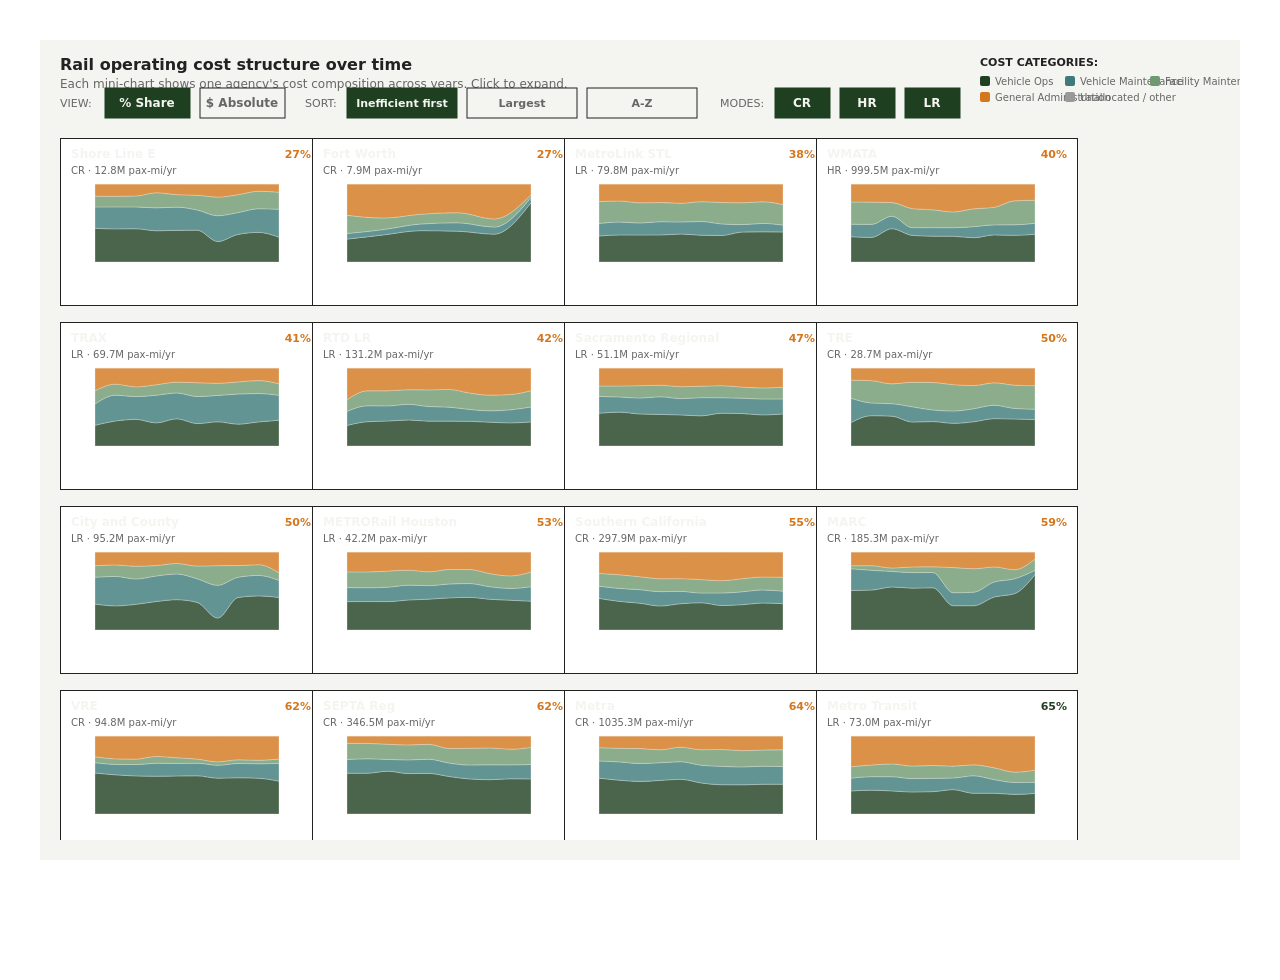
==== Rail_Cost_Structure.html @ bb917a99 "Initial publish: 8-artifact rail analytical framework" ====
<!DOCTYPE html>
<html>
<head>
<meta charset="utf-8" />
<title>r2d3</title>
<style type="text/css">@layer htmltools {
.html-fill-container {
display: flex;
flex-direction: column;

min-height: 0;
min-width: 0;
}
.html-fill-container > .html-fill-item {

flex: 1 1 auto;
min-height: 0;
min-width: 0;
}
.html-fill-container > :not(.html-fill-item) {

flex: 0 0 auto;
}
}
</style>
<script>(function() {
  // If window.HTMLWidgets is already defined, then use it; otherwise create a
  // new object. This allows preceding code to set options that affect the
  // initialization process (though none currently exist).
  window.HTMLWidgets = window.HTMLWidgets || {};

  // See if we're running in a viewer pane. If not, we're in a web browser.
  var viewerMode = window.HTMLWidgets.viewerMode =
      /\bviewer_pane=1\b/.test(window.location);

  // See if we're running in Shiny mode. If not, it's a static document.
  // Note that static widgets can appear in both Shiny and static modes, but
  // obviously, Shiny widgets can only appear in Shiny apps/documents.
  var shinyMode = window.HTMLWidgets.shinyMode =
      typeof(window.Shiny) !== "undefined" && !!window.Shiny.outputBindings;

  // We can't count on jQuery being available, so we implement our own
  // version if necessary.
  function querySelectorAll(scope, selector) {
    if (typeof(jQuery) !== "undefined" && scope instanceof jQuery) {
      return scope.find(selector);
    }
    if (scope.querySelectorAll) {
      return scope.querySelectorAll(selector);
    }
  }

  function asArray(value) {
    if (value === null)
      return [];
    if ($.isArray(value))
      return value;
    return [value];
  }

  // Implement jQuery's extend
  function extend(target /*, ... */) {
    if (arguments.length == 1) {
      return target;
    }
    for (var i = 1; i < arguments.length; i++) {
      var source = arguments[i];
      for (var prop in source) {
        if (source.hasOwnProperty(prop)) {
          target[prop] = source[prop];
        }
      }
    }
    return target;
  }

  // IE8 doesn't support Array.forEach.
  function forEach(values, callback, thisArg) {
    if (values.forEach) {
      values.forEach(callback, thisArg);
    } else {
      for (var i = 0; i < values.length; i++) {
        callback.call(thisArg, values[i], i, values);
      }
    }
  }

  // Replaces the specified method with the return value of funcSource.
  //
  // Note that funcSource should not BE the new method, it should be a function
  // that RETURNS the new method. funcSource receives a single argument that is
  // the overridden method, it can be called from the new method. The overridden
  // method can be called like a regular function, it has the target permanently
  // bound to it so "this" will work correctly.
  function overrideMethod(target, methodName, funcSource) {
    var superFunc = target[methodName] || function() {};
    var superFuncBound = function() {
      return superFunc.apply(target, arguments);
    };
    target[methodName] = funcSource(superFuncBound);
  }

  // Add a method to delegator that, when invoked, calls
  // delegatee.methodName. If there is no such method on
  // the delegatee, but there was one on delegator before
  // delegateMethod was called, then the original version
  // is invoked instead.
  // For example:
  //
  // var a = {
  //   method1: function() { console.log('a1'); }
  //   method2: function() { console.log('a2'); }
  // };
  // var b = {
  //   method1: function() { console.log('b1'); }
  // };
  // delegateMethod(a, b, "method1");
  // delegateMethod(a, b, "method2");
  // a.method1();
  // a.method2();
  //
  // The output would be "b1", "a2".
  function delegateMethod(delegator, delegatee, methodName) {
    var inherited = delegator[methodName];
    delegator[methodName] = function() {
      var target = delegatee;
      var method = delegatee[methodName];

      // The method doesn't exist on the delegatee. Instead,
      // call the method on the delegator, if it exists.
      if (!method) {
        target = delegator;
        method = inherited;
      }

      if (method) {
        return method.apply(target, arguments);
      }
    };
  }

  // Implement a vague facsimilie of jQuery's data method
  function elementData(el, name, value) {
    if (arguments.length == 2) {
      return el["htmlwidget_data_" + name];
    } else if (arguments.length == 3) {
      el["htmlwidget_data_" + name] = value;
      return el;
    } else {
      throw new Error("Wrong number of arguments for elementData: " +
        arguments.length);
    }
  }

  // http://stackoverflow.com/questions/3446170/escape-string-for-use-in-javascript-regex
  function escapeRegExp(str) {
    return str.replace(/[\-\[\]\/\{\}\(\)\*\+\?\.\\\^\$\|]/g, "\\$&");
  }

  function hasClass(el, className) {
    var re = new RegExp("\\b" + escapeRegExp(className) + "\\b");
    return re.test(el.className);
  }

  // elements - array (or array-like object) of HTML elements
  // className - class name to test for
  // include - if true, only return elements with given className;
  //   if false, only return elements *without* given className
  function filterByClass(elements, className, include) {
    var results = [];
    for (var i = 0; i < elements.length; i++) {
      if (hasClass(elements[i], className) == include)
        results.push(elements[i]);
    }
    return results;
  }

  function on(obj, eventName, func) {
    if (obj.addEventListener) {
      obj.addEventListener(eventName, func, false);
    } else if (obj.attachEvent) {
      obj.attachEvent(eventName, func);
    }
  }

  function off(obj, eventName, func) {
    if (obj.removeEventListener)
      obj.removeEventListener(eventName, func, false);
    else if (obj.detachEvent) {
      obj.detachEvent(eventName, func);
    }
  }

  // Translate array of values to top/right/bottom/left, as usual with
  // the "padding" CSS property
  // https://developer.mozilla.org/en-US/docs/Web/CSS/padding
  function unpackPadding(value) {
    if (typeof(value) === "number")
      value = [value];
    if (value.length === 1) {
      return {top: value[0], right: value[0], bottom: value[0], left: value[0]};
    }
    if (value.length === 2) {
      return {top: value[0], right: value[1], bottom: value[0], left: value[1]};
    }
    if (value.length === 3) {
      return {top: value[0], right: value[1], bottom: value[2], left: value[1]};
    }
    if (value.length === 4) {
      return {top: value[0], right: value[1], bottom: value[2], left: value[3]};
    }
  }

  // Convert an unpacked padding object to a CSS value
  function paddingToCss(paddingObj) {
    return paddingObj.top + "px " + paddingObj.right + "px " + paddingObj.bottom + "px " + paddingObj.left + "px";
  }

  // Makes a number suitable for CSS
  function px(x) {
    if (typeof(x) === "number")
      return x + "px";
    else
      return x;
  }

  // Retrieves runtime widget sizing information for an element.
  // The return value is either null, or an object with fill, padding,
  // defaultWidth, defaultHeight fields.
  function sizingPolicy(el) {
    var sizingEl = document.querySelector("script[data-for='" + el.id + "'][type='application/htmlwidget-sizing']");
    if (!sizingEl)
      return null;
    var sp = JSON.parse(sizingEl.textContent || sizingEl.text || "{}");
    if (viewerMode) {
      return sp.viewer;
    } else {
      return sp.browser;
    }
  }

  // @param tasks Array of strings (or falsy value, in which case no-op).
  //   Each element must be a valid JavaScript expression that yields a
  //   function. Or, can be an array of objects with "code" and "data"
  //   properties; in this case, the "code" property should be a string
  //   of JS that's an expr that yields a function, and "data" should be
  //   an object that will be added as an additional argument when that
  //   function is called.
  // @param target The object that will be "this" for each function
  //   execution.
  // @param args Array of arguments to be passed to the functions. (The
  //   same arguments will be passed to all functions.)
  function evalAndRun(tasks, target, args) {
    if (tasks) {
      forEach(tasks, function(task) {
        var theseArgs = args;
        if (typeof(task) === "object") {
          theseArgs = theseArgs.concat([task.data]);
          task = task.code;
        }
        var taskFunc = tryEval(task);
        if (typeof(taskFunc) !== "function") {
          throw new Error("Task must be a function! Source:\n" + task);
        }
        taskFunc.apply(target, theseArgs);
      });
    }
  }

  // Attempt eval() both with and without enclosing in parentheses.
  // Note that enclosing coerces a function declaration into
  // an expression that eval() can parse
  // (otherwise, a SyntaxError is thrown)
  function tryEval(code) {
    var result = null;
    try {
      result = eval("(" + code + ")");
    } catch(error) {
      if (!(error instanceof SyntaxError)) {
        throw error;
      }
      try {
        result = eval(code);
      } catch(e) {
        if (e instanceof SyntaxError) {
          throw error;
        } else {
          throw e;
        }
      }
    }
    return result;
  }

  function initSizing(el) {
    var sizing = sizingPolicy(el);
    if (!sizing)
      return;

    var cel = document.getElementById("htmlwidget_container");
    if (!cel)
      return;

    if (typeof(sizing.padding) !== "undefined") {
      document.body.style.margin = "0";
      document.body.style.padding = paddingToCss(unpackPadding(sizing.padding));
    }

    if (sizing.fill) {
      document.body.style.overflow = "hidden";
      document.body.style.width = "100%";
      document.body.style.height = "100%";
      document.documentElement.style.width = "100%";
      document.documentElement.style.height = "100%";
      cel.style.position = "absolute";
      var pad = unpackPadding(sizing.padding);
      cel.style.top = pad.top + "px";
      cel.style.right = pad.right + "px";
      cel.style.bottom = pad.bottom + "px";
      cel.style.left = pad.left + "px";
      el.style.width = "100%";
      el.style.height = "100%";

      return {
        getWidth: function() { return cel.getBoundingClientRect().width; },
        getHeight: function() { return cel.getBoundingClientRect().height; }
      };

    } else {
      el.style.width = px(sizing.width);
      el.style.height = px(sizing.height);

      return {
        getWidth: function() { return cel.getBoundingClientRect().width; },
        getHeight: function() { return cel.getBoundingClientRect().height; }
      };
    }
  }

  // Default implementations for methods
  var defaults = {
    find: function(scope) {
      return querySelectorAll(scope, "." + this.name);
    },
    renderError: function(el, err) {
      var $el = $(el);

      this.clearError(el);

      // Add all these error classes, as Shiny does
      var errClass = "shiny-output-error";
      if (err.type !== null) {
        // use the classes of the error condition as CSS class names
        errClass = errClass + " " + $.map(asArray(err.type), function(type) {
          return errClass + "-" + type;
        }).join(" ");
      }
      errClass = errClass + " htmlwidgets-error";

      // Is el inline or block? If inline or inline-block, just display:none it
      // and add an inline error.
      var display = $el.css("display");
      $el.data("restore-display-mode", display);

      if (display === "inline" || display === "inline-block") {
        $el.hide();
        if (err.message !== "") {
          var errorSpan = $("<span>").addClass(errClass);
          errorSpan.text(err.message);
          $el.after(errorSpan);
        }
      } else if (display === "block") {
        // If block, add an error just after the el, set visibility:none on the
        // el, and position the error to be on top of the el.
        // Mark it with a unique ID and CSS class so we can remove it later.
        $el.css("visibility", "hidden");
        if (err.message !== "") {
          var errorDiv = $("<div>").addClass(errClass).css("position", "absolute")
            .css("top", el.offsetTop)
            .css("left", el.offsetLeft)
            // setting width can push out the page size, forcing otherwise
            // unnecessary scrollbars to appear and making it impossible for
            // the element to shrink; so use max-width instead
            .css("maxWidth", el.offsetWidth)
            .css("height", el.offsetHeight);
          errorDiv.text(err.message);
          $el.after(errorDiv);

          // Really dumb way to keep the size/position of the error in sync with
          // the parent element as the window is resized or whatever.
          var intId = setInterval(function() {
            if (!errorDiv[0].parentElement) {
              clearInterval(intId);
              return;
            }
            errorDiv
              .css("top", el.offsetTop)
              .css("left", el.offsetLeft)
              .css("maxWidth", el.offsetWidth)
              .css("height", el.offsetHeight);
          }, 500);
        }
      }
    },
    clearError: function(el) {
      var $el = $(el);
      var display = $el.data("restore-display-mode");
      $el.data("restore-display-mode", null);

      if (display === "inline" || display === "inline-block") {
        if (display)
          $el.css("display", display);
        $(el.nextSibling).filter(".htmlwidgets-error").remove();
      } else if (display === "block"){
        $el.css("visibility", "inherit");
        $(el.nextSibling).filter(".htmlwidgets-error").remove();
      }
    },
    sizing: {}
  };

  // Called by widget bindings to register a new type of widget. The definition
  // object can contain the following properties:
  // - name (required) - A string indicating the binding name, which will be
  //   used by default as the CSS classname to look for.
  // - initialize (optional) - A function(el) that will be called once per
  //   widget element; if a value is returned, it will be passed as the third
  //   value to renderValue.
  // - renderValue (required) - A function(el, data, initValue) that will be
  //   called with data. Static contexts will cause this to be called once per
  //   element; Shiny apps will cause this to be called multiple times per
  //   element, as the data changes.
  window.HTMLWidgets.widget = function(definition) {
    if (!definition.name) {
      throw new Error("Widget must have a name");
    }
    if (!definition.type) {
      throw new Error("Widget must have a type");
    }
    // Currently we only support output widgets
    if (definition.type !== "output") {
      throw new Error("Unrecognized widget type '" + definition.type + "'");
    }
    // TODO: Verify that .name is a valid CSS classname

    // Support new-style instance-bound definitions. Old-style class-bound
    // definitions have one widget "object" per widget per type/class of
    // widget; the renderValue and resize methods on such widget objects
    // take el and instance arguments, because the widget object can't
    // store them. New-style instance-bound definitions have one widget
    // object per widget instance; the definition that's passed in doesn't
    // provide renderValue or resize methods at all, just the single method
    //   factory(el, width, height)
    // which returns an object that has renderValue(x) and resize(w, h).
    // This enables a far more natural programming style for the widget
    // author, who can store per-instance state using either OO-style
    // instance fields or functional-style closure variables (I guess this
    // is in contrast to what can only be called C-style pseudo-OO which is
    // what we required before).
    if (definition.factory) {
      definition = createLegacyDefinitionAdapter(definition);
    }

    if (!definition.renderValue) {
      throw new Error("Widget must have a renderValue function");
    }

    // For static rendering (non-Shiny), use a simple widget registration
    // scheme. We also use this scheme for Shiny apps/documents that also
    // contain static widgets.
    window.HTMLWidgets.widgets = window.HTMLWidgets.widgets || [];
    // Merge defaults into the definition; don't mutate the original definition.
    var staticBinding = extend({}, defaults, definition);
    overrideMethod(staticBinding, "find", function(superfunc) {
      return function(scope) {
        var results = superfunc(scope);
        // Filter out Shiny outputs, we only want the static kind
        return filterByClass(results, "html-widget-output", false);
      };
    });
    window.HTMLWidgets.widgets.push(staticBinding);

    if (shinyMode) {
      // Shiny is running. Register the definition with an output binding.
      // The definition itself will not be the output binding, instead
      // we will make an output binding object that delegates to the
      // definition. This is because we foolishly used the same method
      // name (renderValue) for htmlwidgets definition and Shiny bindings
      // but they actually have quite different semantics (the Shiny
      // bindings receive data that includes lots of metadata that it
      // strips off before calling htmlwidgets renderValue). We can't
      // just ignore the difference because in some widgets it's helpful
      // to call this.renderValue() from inside of resize(), and if
      // we're not delegating, then that call will go to the Shiny
      // version instead of the htmlwidgets version.

      // Merge defaults with definition, without mutating either.
      var bindingDef = extend({}, defaults, definition);

      // This object will be our actual Shiny binding.
      var shinyBinding = new Shiny.OutputBinding();

      // With a few exceptions, we'll want to simply use the bindingDef's
      // version of methods if they are available, otherwise fall back to
      // Shiny's defaults. NOTE: If Shiny's output bindings gain additional
      // methods in the future, and we want them to be overrideable by
      // HTMLWidget binding definitions, then we'll need to add them to this
      // list.
      delegateMethod(shinyBinding, bindingDef, "getId");
      delegateMethod(shinyBinding, bindingDef, "onValueChange");
      delegateMethod(shinyBinding, bindingDef, "onValueError");
      delegateMethod(shinyBinding, bindingDef, "renderError");
      delegateMethod(shinyBinding, bindingDef, "clearError");
      delegateMethod(shinyBinding, bindingDef, "showProgress");

      // The find, renderValue, and resize are handled differently, because we
      // want to actually decorate the behavior of the bindingDef methods.

      shinyBinding.find = function(scope) {
        var results = bindingDef.find(scope);

        // Only return elements that are Shiny outputs, not static ones
        var dynamicResults = results.filter(".html-widget-output");

        // It's possible that whatever caused Shiny to think there might be
        // new dynamic outputs, also caused there to be new static outputs.
        // Since there might be lots of different htmlwidgets bindings, we
        // schedule execution for later--no need to staticRender multiple
        // times.
        if (results.length !== dynamicResults.length)
          scheduleStaticRender();

        return dynamicResults;
      };

      // Wrap renderValue to handle initialization, which unfortunately isn't
      // supported natively by Shiny at the time of this writing.

      shinyBinding.renderValue = function(el, data) {
        Shiny.renderDependencies(data.deps);
        // Resolve strings marked as javascript literals to objects
        if (!(data.evals instanceof Array)) data.evals = [data.evals];
        for (var i = 0; data.evals && i < data.evals.length; i++) {
          window.HTMLWidgets.evaluateStringMember(data.x, data.evals[i]);
        }
        if (!bindingDef.renderOnNullValue) {
          if (data.x === null) {
            el.style.visibility = "hidden";
            return;
          } else {
            el.style.visibility = "inherit";
          }
        }
        if (!elementData(el, "initialized")) {
          initSizing(el);

          elementData(el, "initialized", true);
          if (bindingDef.initialize) {
            var rect = el.getBoundingClientRect();
            var result = bindingDef.initialize(el, rect.width, rect.height);
            elementData(el, "init_result", result);
          }
        }
        bindingDef.renderValue(el, data.x, elementData(el, "init_result"));
        evalAndRun(data.jsHooks.render, elementData(el, "init_result"), [el, data.x]);
      };

      // Only override resize if bindingDef implements it
      if (bindingDef.resize) {
        shinyBinding.resize = function(el, width, height) {
          // Shiny can call resize before initialize/renderValue have been
          // called, which doesn't make sense for widgets.
          if (elementData(el, "initialized")) {
            bindingDef.resize(el, width, height, elementData(el, "init_result"));
          }
        };
      }

      Shiny.outputBindings.register(shinyBinding, bindingDef.name);
    }
  };

  var scheduleStaticRenderTimerId = null;
  function scheduleStaticRender() {
    if (!scheduleStaticRenderTimerId) {
      scheduleStaticRenderTimerId = setTimeout(function() {
        scheduleStaticRenderTimerId = null;
        window.HTMLWidgets.staticRender();
      }, 1);
    }
  }

  // Render static widgets after the document finishes loading
  // Statically render all elements that are of this widget's class
  window.HTMLWidgets.staticRender = function() {
    var bindings = window.HTMLWidgets.widgets || [];
    forEach(bindings, function(binding) {
      var matches = binding.find(document.documentElement);
      forEach(matches, function(el) {
        var sizeObj = initSizing(el, binding);

        var getSize = function(el) {
          if (sizeObj) {
            return {w: sizeObj.getWidth(), h: sizeObj.getHeight()}
          } else {
            var rect = el.getBoundingClientRect();
            return {w: rect.width, h: rect.height}
          }
        };

        if (hasClass(el, "html-widget-static-bound"))
          return;
        el.className = el.className + " html-widget-static-bound";

        var initResult;
        if (binding.initialize) {
          var size = getSize(el);
          initResult = binding.initialize(el, size.w, size.h);
          elementData(el, "init_result", initResult);
        }

        if (binding.resize) {
          var lastSize = getSize(el);
          var resizeHandler = function(e) {
            var size = getSize(el);
            if (size.w === 0 && size.h === 0)
              return;
            if (size.w === lastSize.w && size.h === lastSize.h)
              return;
            lastSize = size;
            binding.resize(el, size.w, size.h, initResult);
          };

          on(window, "resize", resizeHandler);

          // This is needed for cases where we're running in a Shiny
          // app, but the widget itself is not a Shiny output, but
          // rather a simple static widget. One example of this is
          // an rmarkdown document that has runtime:shiny and widget
          // that isn't in a render function. Shiny only knows to
          // call resize handlers for Shiny outputs, not for static
          // widgets, so we do it ourselves.
          if (window.jQuery) {
            window.jQuery(document).on(
              "shown.htmlwidgets shown.bs.tab.htmlwidgets shown.bs.collapse.htmlwidgets",
              resizeHandler
            );
            window.jQuery(document).on(
              "hidden.htmlwidgets hidden.bs.tab.htmlwidgets hidden.bs.collapse.htmlwidgets",
              resizeHandler
            );
          }

          // This is needed for the specific case of ioslides, which
          // flips slides between display:none and display:block.
          // Ideally we would not have to have ioslide-specific code
          // here, but rather have ioslides raise a generic event,
          // but the rmarkdown package just went to CRAN so the
          // window to getting that fixed may be long.
          if (window.addEventListener) {
            // It's OK to limit this to window.addEventListener
            // browsers because ioslides itself only supports
            // such browsers.
            on(document, "slideenter", resizeHandler);
            on(document, "slideleave", resizeHandler);
          }
        }

        var scriptData = document.querySelector("script[data-for='" + el.id + "'][type='application/json']");
        if (scriptData) {
          var data = JSON.parse(scriptData.textContent || scriptData.text);
          // Resolve strings marked as javascript literals to objects
          if (!(data.evals instanceof Array)) data.evals = [data.evals];
          for (var k = 0; data.evals && k < data.evals.length; k++) {
            window.HTMLWidgets.evaluateStringMember(data.x, data.evals[k]);
          }
          binding.renderValue(el, data.x, initResult);
          evalAndRun(data.jsHooks.render, initResult, [el, data.x]);
        }
      });
    });

    invokePostRenderHandlers();
  }


  function has_jQuery3() {
    if (!window.jQuery) {
      return false;
    }
    var $version = window.jQuery.fn.jquery;
    var $major_version = parseInt($version.split(".")[0]);
    return $major_version >= 3;
  }

  /*
  / Shiny 1.4 bumped jQuery from 1.x to 3.x which means jQuery's
  / on-ready handler (i.e., $(fn)) is now asyncronous (i.e., it now
  / really means $(setTimeout(fn)).
  / https://jquery.com/upgrade-guide/3.0/#breaking-change-document-ready-handlers-are-now-asynchronous
  /
  / Since Shiny uses $() to schedule initShiny, shiny>=1.4 calls initShiny
  / one tick later than it did before, which means staticRender() is
  / called renderValue() earlier than (advanced) widget authors might be expecting.
  / https://github.com/rstudio/shiny/issues/2630
  /
  / For a concrete example, leaflet has some methods (e.g., updateBounds)
  / which reference Shiny methods registered in initShiny (e.g., setInputValue).
  / Since leaflet is privy to this life-cycle, it knows to use setTimeout() to
  / delay execution of those methods (until Shiny methods are ready)
  / https://github.com/rstudio/leaflet/blob/18ec981/javascript/src/index.js#L266-L268
  /
  / Ideally widget authors wouldn't need to use this setTimeout() hack that
  / leaflet uses to call Shiny methods on a staticRender(). In the long run,
  / the logic initShiny should be broken up so that method registration happens
  / right away, but binding happens later.
  */
  function maybeStaticRenderLater() {
    if (shinyMode && has_jQuery3()) {
      window.jQuery(window.HTMLWidgets.staticRender);
    } else {
      window.HTMLWidgets.staticRender();
    }
  }

  if (document.addEventListener) {
    document.addEventListener("DOMContentLoaded", function() {
      document.removeEventListener("DOMContentLoaded", arguments.callee, false);
      maybeStaticRenderLater();
    }, false);
  } else if (document.attachEvent) {
    document.attachEvent("onreadystatechange", function() {
      if (document.readyState === "complete") {
        document.detachEvent("onreadystatechange", arguments.callee);
        maybeStaticRenderLater();
      }
    });
  }


  window.HTMLWidgets.getAttachmentUrl = function(depname, key) {
    // If no key, default to the first item
    if (typeof(key) === "undefined")
      key = 1;

    var link = document.getElementById(depname + "-" + key + "-attachment");
    if (!link) {
      throw new Error("Attachment " + depname + "/" + key + " not found in document");
    }
    return link.getAttribute("href");
  };

  window.HTMLWidgets.dataframeToD3 = function(df) {
    var names = [];
    var length;
    for (var name in df) {
        if (df.hasOwnProperty(name))
            names.push(name);
        if (typeof(df[name]) !== "object" || typeof(df[name].length) === "undefined") {
            throw new Error("All fields must be arrays");
        } else if (typeof(length) !== "undefined" && length !== df[name].length) {
            throw new Error("All fields must be arrays of the same length");
        }
        length = df[name].length;
    }
    var results = [];
    var item;
    for (var row = 0; row < length; row++) {
        item = {};
        for (var col = 0; col < names.length; col++) {
            item[names[col]] = df[names[col]][row];
        }
        results.push(item);
    }
    return results;
  };

  window.HTMLWidgets.transposeArray2D = function(array) {
      if (array.length === 0) return array;
      var newArray = array[0].map(function(col, i) {
          return array.map(function(row) {
              return row[i]
          })
      });
      return newArray;
  };
  // Split value at splitChar, but allow splitChar to be escaped
  // using escapeChar. Any other characters escaped by escapeChar
  // will be included as usual (including escapeChar itself).
  function splitWithEscape(value, splitChar, escapeChar) {
    var results = [];
    var escapeMode = false;
    var currentResult = "";
    for (var pos = 0; pos < value.length; pos++) {
      if (!escapeMode) {
        if (value[pos] === splitChar) {
          results.push(currentResult);
          currentResult = "";
        } else if (value[pos] === escapeChar) {
          escapeMode = true;
        } else {
          currentResult += value[pos];
        }
      } else {
        currentResult += value[pos];
        escapeMode = false;
      }
    }
    if (currentResult !== "") {
      results.push(currentResult);
    }
    return results;
  }
  // Function authored by Yihui/JJ Allaire
  window.HTMLWidgets.evaluateStringMember = function(o, member) {
    var parts = splitWithEscape(member, '.', '\\');
    for (var i = 0, l = parts.length; i < l; i++) {
      var part = parts[i];
      // part may be a character or 'numeric' member name
      if (o !== null && typeof o === "object" && part in o) {
        if (i == (l - 1)) { // if we are at the end of the line then evalulate
          if (typeof o[part] === "string")
            o[part] = tryEval(o[part]);
        } else { // otherwise continue to next embedded object
          o = o[part];
        }
      }
    }
  };

  // Retrieve the HTMLWidget instance (i.e. the return value of an
  // HTMLWidget binding's initialize() or factory() function)
  // associated with an element, or null if none.
  window.HTMLWidgets.getInstance = function(el) {
    return elementData(el, "init_result");
  };

  // Finds the first element in the scope that matches the selector,
  // and returns the HTMLWidget instance (i.e. the return value of
  // an HTMLWidget binding's initialize() or factory() function)
  // associated with that element, if any. If no element matches the
  // selector, or the first matching element has no HTMLWidget
  // instance associated with it, then null is returned.
  //
  // The scope argument is optional, and defaults to window.document.
  window.HTMLWidgets.find = function(scope, selector) {
    if (arguments.length == 1) {
      selector = scope;
      scope = document;
    }

    var el = scope.querySelector(selector);
    if (el === null) {
      return null;
    } else {
      return window.HTMLWidgets.getInstance(el);
    }
  };

  // Finds all elements in the scope that match the selector, and
  // returns the HTMLWidget instances (i.e. the return values of
  // an HTMLWidget binding's initialize() or factory() function)
  // associated with the elements, in an array. If elements that
  // match the selector don't have an associated HTMLWidget
  // instance, the returned array will contain nulls.
  //
  // The scope argument is optional, and defaults to window.document.
  window.HTMLWidgets.findAll = function(scope, selector) {
    if (arguments.length == 1) {
      selector = scope;
      scope = document;
    }

    var nodes = scope.querySelectorAll(selector);
    var results = [];
    for (var i = 0; i < nodes.length; i++) {
      results.push(window.HTMLWidgets.getInstance(nodes[i]));
    }
    return results;
  };

  var postRenderHandlers = [];
  function invokePostRenderHandlers() {
    while (postRenderHandlers.length) {
      var handler = postRenderHandlers.shift();
      if (handler) {
        handler();
      }
    }
  }

  // Register the given callback function to be invoked after the
  // next time static widgets are rendered.
  window.HTMLWidgets.addPostRenderHandler = function(callback) {
    postRenderHandlers.push(callback);
  };

  // Takes a new-style instance-bound definition, and returns an
  // old-style class-bound definition. This saves us from having
  // to rewrite all the logic in this file to accomodate both
  // types of definitions.
  function createLegacyDefinitionAdapter(defn) {
    var result = {
      name: defn.name,
      type: defn.type,
      initialize: function(el, width, height) {
        return defn.factory(el, width, height);
      },
      renderValue: function(el, x, instance) {
        return instance.renderValue(x);
      },
      resize: function(el, width, height, instance) {
        return instance.resize(width, height);
      }
    };

    if (defn.find)
      result.find = defn.find;
    if (defn.renderError)
      result.renderError = defn.renderError;
    if (defn.clearError)
      result.clearError = defn.clearError;

    return result;
  }
})();
</script>
<script>function R2D3(el, width, height) {
  var self = this;
  var x = null;
  var version = null;

  self.data = null;
  self.shadow = null;
  self.root = self.svg = self.canvas = null;
  self.width = width;
  self.height = height;
  self.options = null;
  self.resizer = null;
  self.renderer = null;
  self.rendererDefaut = true;
  self.captureErrors = null;
  self.theme = {};
  self.style = null;
  self.useShadow = true;

  self.setX = function(newX) {
    x = newX;
    self.data = x.data;

    if (x.type == "data.frame") {
      self.data = HTMLWidgets.dataframeToD3(self.data);
    }

    if (x.theme) {
      self.theme = themeCapable() ? x.theme.runtime : x.theme.default;
    }

    self.options = x.options;

    if (!x.useShadow) {
      self.useShadow = false;
    }
  };

  self.setContainer = function(container) {
    self.container = container;
  };

  self.setRoot = function(root) {
    self.root = self.svg = self.canvas = root;
  };

  var createContainer = function() {
    if (self.container == "svg")
      return document.createElementNS("http://www.w3.org/2000/svg", "svg");
    else
      return document.createElement(self.container);
  };

  self.createRoot = function() {
    if (self.shadow === null) {
      if (self.useShadow && el.attachShadow) {
        self.shadow = el.attachShadow({
          mode: "open"
        });
      }
      else {
        self.shadow = el;
      }
    }

    if (self.root !== null) {
      self.d3().select(self.shadow).select(self.container).remove();
      self.setRoot(null);
    }

    var container = createContainer();
    self.shadow.appendChild(container);
    var root = self.d3().select(container)
      .attr("width", self.width)
      .attr("height", self.height);

    if (self.theme.background) root.style("background", self.theme.background);
    if (self.theme.foreground) {
      root.style("fill", self.theme.foreground);
      root.style("color", self.theme.foreground);
    }

    self.setRoot(root);
    self.addStyle();
  };

  self.setWidth = function(width) {
    self.width = width;
  };

  self.setHeight = function(height) {
    self.height = height;
  };

  self.onRender = function(renderer) {
    self.renderer = renderer;
    self.rendererDefaut = false;
  };

  self.onResize = function(resizer) {
    self.resizer = resizer;
  };

  self.render = function() {
    if (self.renderer === null) return;

    try {
      self.renderer(self.data, self.root, self.width, self.height, self.options);
    }
    catch (err) {
      self.showError(err, null, null);
    }
  };

  self.resize = function() {
    if (self.resizer === null) return;
    try {
      self.resizer(self.width, self.height);
    }
    catch (err) {
      self.showError(err, null, null);
    }
  };

  var simpleHash = function(data) {
    var step = Math.max(1, Math.floor(data.length / 1000));

    var hash = 0;
    for (var idx = 0; idx < data.length; idx += step) {
		  hash = ((hash << 5) - hash) + data.charCodeAt(idx);
		  hash = hash & hash;
    }

    return Math.abs(hash) % 1000;
  };

  self.addScript = function(script) {
    var el = document.createElement("script");
    el.type = "text/javascript";

    var debugHeader = "//# sourceURL=r2d3-script-" + simpleHash(script) + "\n";
    el.text = debugHeader + script;

    self.captureErrors = function(msg, url, lineNo, columnNo, error) {
      self.showError({
          message: msg,
          stack: null
        }, lineNo, columnNo);
    };

    document.head.appendChild(el);
    self.captureErrors = null;
  };

  self.setStyle = function(style) {
    self.style = style;
  };

  self.addStyle = function() {
    if (!self.style) return;

    var el = document.createElement("style");

    el.type = "text/css";
    if (el.styleSheet) {
      el.styleSheet.cssText = self.style;
    } else {
      el.appendChild(document.createTextNode(self.style));
    }

    self.root.node().appendChild(el);
  };

  self.setVersion = function(newVersion) {
    version = newVersion;
  };

  self.d3 = function() {
    switch(version) {
      case 3:
        return window.d3;
      case 4:
        return window.d3v4;
      case 5:
        return window.d3v5;
      case 6:
        return window.d3v6;
    }
  };

  var consoleLog = function(data) {
    console.log(data);

    var entry = document.createElement("div");
    lastConsoleEntry = entry;
    entry.style.bottom = "0";
    entry.style.left = "0";
    entry.style.right = "0";
    entry.style.background = "rgb(244, 248, 249)";
    entry.style.border = "1px solid #d6dadc";
    entry.style.padding = "8px 15px 8px 15px";
    entry.style.position = "absolute";
    entry.style.fontFamily = "'Lucida Sans', 'DejaVu Sans', 'Lucida Grande', 'Segoe UI', Verdana, Helvetica, sans-serif, serif";
    entry.style.fontSize = "9pt";
    self.shadow.appendChild(entry);

    entry.style.transform = "translateY(40px)";
    entry.style.opacity = "0";
    entry.style.transition = "all 0.25s";

    entry.onmouseenter = function(e) {
      consoleHovering = true;
    };

    entry.onmouseleave = function(e) {
      if (lastConsoleEntry == e.target) consoleHovering = false;
    };

    setTimeout(function() {
      entry.style.transform = "translateY(0)";
      entry.style.opacity = "1";
      entry.style.transition = "all 0.5s";
    }, 50);

    entry.innerText = data;

    (function(entry) {
      setTimeout(function() {
        var hideConsole = function() {
          entry.style.opacity = "0";
          entry.addEventListener("transitionend", function(event) {
            event.target.parentNode.removeChild(event.target);
          });
        };

        var retryHide = function() {
          if (consoleHovering && lastConsoleEntry == entry) {
            setTimeout(retryHide, 100);
          }
          else {
            hideConsole();
          }
        };

        retryHide();
      }, 3000);
    })(entry);
  };

  var consoleHovering = false;
  var lastConsoleEntry = null;
  var createConsoleOverride = function(type) {
    return function(data) {
      consoleLog(type + data);
    };
  };

  self.console = {
    assert: console.assert,
    clear: console.clear,
    count: console.count,
    error: createConsoleOverride("Error: "),
    group: console.group,
    groupCollapsed: console.groupCollapsed,
    groupEnd: console.groupEnd,
    info: createConsoleOverride("Info: "),
    log: createConsoleOverride(""),
    table: console.table,
    time: console.time,
    timeEnd: console.timeEnd,
    trace: console.trace,
    warn: console.warn
  };

  self.callD3Script = function() {
    var d3Script = self.d3Script;

    try {
      d3Script(self.d3(), self, self.data, self.root, self.width, self.height, self.options, self.theme, self.console);
    }
    catch (err) {
      self.showError(err, null, null);
    }
  };

  self.widgetRender = function(x) {
    self.setX(x);

    if (!self.root) {
      self.setVersion(x.version);
      self.setStyle(x.style);
      self.addScript(x.script);
      self.d3Script = d3Script;
      self.setContainer(x.container);

      self.createRoot();

      self.callD3Script();
    }

    self.render();

    if (self.renderer === null) {
      self.renderer = function(data, container, width, height, options) {
        self.callD3Script();
      };
    }

    if (self.resizer === null) {
      self.resizer = function(width, height) {
        self.createRoot();
        self.callD3Script();
        if (!self.rendererDefaut) self.render();
      };
    }
  };

  self.debounce = function(f, wait) {
    var timeout = null;
    return function() {
      if (timeout) window.clearTimeout(timeout);
      timeout = window.setTimeout(f, wait);
    };
  };

  self.resizeDebounce = self.debounce(self.resize, 100);

  self.widgetResize = function(width, height) {
    self.root
      .attr("width", width)
      .attr("height", height);

    self.setWidth(width);
    self.setHeight(height);

    self.resizeDebounce();
  };

  var openSource = function(filename, line, column, domain, highlight) {
    if (window.parent.postMessage) {
      window.parent.postMessage({
        message: "openfile",
        source: "r2d3",
        file: filename,
        line: line,
        column: column,
        highlight: highlight
      }, domain);
    }
  };

  var themesLoaded = false;
  var registerTheme = function(domain) {
    domain = domain ? domain : window.location.origin;
    if (window.parent.postMessage) {
      window.addEventListener('message', function(event) {
        if (typeof event.data != 'object')
          return;
      	if (event.origin !== domain)
      	  return;
    	  if (event.data.message !== "ontheme")
          return;

        document.body.style.background = event.data.background;

        self.theme.background = event.data.background;
        self.theme.foreground = event.data.foreground;

      	// resize to give script chance to pick new theme
      	if (themesLoaded) self.resize();
      	themesLoaded = true;
      }, false);

      window.parent.postMessage({
        message: "ontheme",
        source: "r2d3"
      }, domain);
    }
  };

  var errorObject = null;
  var errorLine = null;
  var errorColumn = null;
  var errorFile = null;
  var errorHighlightOnce = false;
  var hostDomain = null;

  var queryParameter = function(param) {
    var query = window.location.search.substring(1);
    var entries = query.split('&');

    for (var idxEntry = 0; idxEntry < entries.length; idxEntry++) {
        var params = entries[idxEntry].split('=');
        if (decodeURIComponent(params[0]) == param) {
            return decodeURIComponent(params[1]);
        }
    }

    return null;
  };

  var themeCapable = function() {
    return queryParameter("capabilities") === "1";
  };

  var registerMessageListeners = function(event) {
    if (!themeCapable()) {
      hostDomain = null;
    } else {
      hostDomain = queryParameter("host");
      registerTheme(hostDomain);
    }
  };

  var cleanStackTrace = function(stack) {
    var cleaned = stack.substr(0, stack.indexOf("at d3Script"));
    cleaned = cleaned.replace(new RegExp("\\(.*/session/view[^/]*/lib/[^/]+/", "g"), "(");
    cleaned = cleaned.replace(new RegExp("\\(.*/session/view[^/]*/", "g"), "(");

    return cleaned;
  };

  var parseLineFileRef = function(line) {
    var lines = x.script.split("\n");
    line = Math.min(lines.length - 1, line);

    var header = "/* R2D3 Source File: ";
    var file = null;
    for (var maybe = line; line && maybe >= 0; maybe--) {
      if (lines[maybe].includes(header)) {
        var data = lines[maybe].split(header)[1];
        var source = data.split("*/")[0].trim();

        line = line - (maybe + 2);
        file = source;

        break;
      }
    }

    return {
      file: file,
      line: line
    };
  };

  var parseCallstackRef = function(callstack) {
    var reg = new RegExp("at [^\\n]+ \\((<anonymous>|r2d3-script-[0-9]+):([0-9]+):([0-9]+)\\)");
    var matches = reg.exec(callstack);
    if (matches && matches.length === 4) {

      var line = parseInt(matches[2]);
      var column = parseInt(matches[3]);
      var file = null;
      var lineRef = parseLineFileRef(line);
      if (lineRef) {
        file = lineRef.file;
        line = lineRef.line;
      }

      return {
        file: file,
        line: line,
        column: column
      };
    }
    else {
      return null;
    }
  };

  var createSourceLink = function(path, line, column, domain) {
    var name = baseName(path);
    var linkEl = document.createElement("a");
    linkEl.innerText = "(" + name + "#" + line + ":" + column + ")";
    linkEl.href = "#";
    linkEl.color = "#4531d6";
    linkEl.style.display = "inline-block";
    linkEl.style.textDecoration = "none";
    linkEl.onclick = function() {
      openSource(path, line, column, domain, false);
    };

    return linkEl;
  };

  var baseName = function(path) {
    var parts = path.split(new RegExp("/|\\\\"));
    return parts[parts.length - 1];
  };

  var showErrorImpl = function() {
    var message = errorObject, callstack = "";

    if (errorObject.message) message = errorObject.message;
    if (errorObject.stack) callstack = errorObject.stack;

    if (errorLine === null || errorColumn === null) {
      var parseResult = parseCallstackRef(callstack);
      if (parseResult) {
        errorFile = parseResult.file;
        errorLine = parseResult.line;
        errorColumn = parseResult.column;
      }
    }
    else {
      var parseLineResult = parseLineFileRef(errorLine);
      if (parseLineResult) {
        errorFile = parseLineResult.file;
        errorLine = parseLineResult.line;
      }
    }

    if (errorFile) {
      message = message + " in ";
    }

    var container = document.getElementById("r2d3-error-container");
    if (!container) {
      container = document.createElement("div");
      self.shadow.appendChild(container);
    }
    else {
      container.innerHTML = "";
    }

    container.id = "r2d3-error-container";
    container.style.fontFamily = "'Lucida Sans', 'DejaVu Sans', 'Lucida Grande', 'Segoe UI', Verdana, Helvetica, sans-serif, serif";
    container.style.fontSize = "9pt";
    container.style.color = "#444";
    container.style.position = "absolute";
    container.style.top = "0";
    container.style.left = "8px";
    container.style.right = "8px";
    container.style.overflow = "scroll";
    container.style.lineHeight = "16px";

    var header = document.createElement("div");
    header.innerText = "Error: " + message.replace("\n", "");
    header.style.marginTop = "8px";
    header.style.background = "rgb(244, 248, 249)";
    header.style.border = "1px solid #d6dadc";
    header.style.padding = "8px 15px 8px 15px";
    header.style.lineHeight = "24px";
    container.appendChild(header);

    if (errorFile) {
      if (hostDomain) {
        if (!errorHighlightOnce) {
          openSource(errorFile, errorLine, errorColumn, hostDomain, true);
          errorHighlightOnce = true;
        }

        var linkEl = createSourceLink(errorFile, errorLine, errorColumn, hostDomain);
        header.appendChild(linkEl);
      }
      else {
        header.innerText = "Error: " + message.replace("\n", "") + " " + errorFile + "#" + errorLine + ":" + errorColumn;
      }
    }

    if (callstack) {
      var stack = document.createElement("div");
      var cleanStack = cleanStackTrace(callstack);
      stack.style.display = "block";
      stack.style.border = "1px solid #d6dadc";
      stack.style.padding = "12px 15px 12px 15px";
      stack.style.background = "#FFFFFF";
      stack.style.borderTop = "0";

      var allEmpty = true;
      var entries = cleanStack.split("\n");
      for (var idxEntry in entries) {
        var entry = entries[idxEntry];
        var stackEl = document.createElement("div");

        var stackRes = parseCallstackRef(entry);
        if (idxEntry === "0") {
          header.appendChild(document.createElement("br"));
          header.appendChild(document.createTextNode(entry));
        } else if (hostDomain && stackRes) {
          stackEl.innerText = entry.substr(
            0,
            Math.max(entry.indexOf("(<anony"), entry.indexOf("(r2d3-script-"))
          );
          var stackLinkEl = createSourceLink(stackRes.file, stackRes.line, stackRes.column, hostDomain);
          stackEl.appendChild(stackLinkEl);
        }
        else {
          stackEl.innerText = entry;
        }

        if (stackEl.innerHTML.trim().length > 0)  stack.appendChild(stackEl);
      }

      if (stack.childElementCount > 0)
        container.appendChild(stack);
    }
  };

  self.showError = function(error, line, column) {
    errorObject = error;
    errorLine = line;
    errorColumn = column;

    showErrorImpl();
  };

  window.onerror = function (msg, url, lineNo, columnNo, error) {
    if (self.captureErrors) {
      self.captureErrors(msg, url, lineNo, columnNo, error);
    }

    return false;
  };

  registerMessageListeners();
}</script>
<script>// webcomponents.js requires Set api which is not available in all browsers
if (typeof(Set) !== "undefined") {
/**
@license @nocompile
Copyright (c) 2018 The Polymer Project Authors. All rights reserved.
This code may only be used under the BSD style license found at http://polymer.github.io/LICENSE.txt
The complete set of authors may be found at http://polymer.github.io/AUTHORS.txt
The complete set of contributors may be found at http://polymer.github.io/CONTRIBUTORS.txt
Code distributed by Google as part of the polymer project is also
subject to an additional IP rights grant found at http://polymer.github.io/PATENTS.txt
*/
(function(){/*

 Copyright (c) 2016 The Polymer Project Authors. All rights reserved.
 This code may only be used under the BSD style license found at http://polymer.github.io/LICENSE.txt
 The complete set of authors may be found at http://polymer.github.io/AUTHORS.txt
 The complete set of contributors may be found at http://polymer.github.io/CONTRIBUTORS.txt
 Code distributed by Google as part of the polymer project is also
 subject to an additional IP rights grant found at http://polymer.github.io/PATENTS.txt
*/
'use strict';var q,aa="undefined"!=typeof window&&window===this?this:"undefined"!=typeof global&&null!=global?global:this,ba="function"==typeof Object.defineProperties?Object.defineProperty:function(a,b,c){a!=Array.prototype&&a!=Object.prototype&&(a[b]=c.value)};function ca(){ca=function(){};aa.Symbol||(aa.Symbol=da)}var da=function(){var a=0;return function(b){return"jscomp_symbol_"+(b||"")+a++}}();
function ea(){ca();var a=aa.Symbol.iterator;a||(a=aa.Symbol.iterator=aa.Symbol("iterator"));"function"!=typeof Array.prototype[a]&&ba(Array.prototype,a,{configurable:!0,writable:!0,value:function(){return fa(this)}});ea=function(){}}function fa(a){var b=0;return ha(function(){return b<a.length?{done:!1,value:a[b++]}:{done:!0}})}function ha(a){ea();a={next:a};a[aa.Symbol.iterator]=function(){return this};return a}function ia(a){ea();var b=a[Symbol.iterator];return b?b.call(a):fa(a)}
function ja(a){for(var b,c=[];!(b=a.next()).done;)c.push(b.value);return c}
(function(){if(!function(){var a=document.createEvent("Event");a.initEvent("foo",!0,!0);a.preventDefault();return a.defaultPrevented}()){var a=Event.prototype.preventDefault;Event.prototype.preventDefault=function(){this.cancelable&&(a.call(this),Object.defineProperty(this,"defaultPrevented",{get:function(){return!0},configurable:!0}))}}var b=/Trident/.test(navigator.userAgent);if(!window.CustomEvent||b&&"function"!==typeof window.CustomEvent)window.CustomEvent=function(a,b){b=b||{};var c=document.createEvent("CustomEvent");
c.initCustomEvent(a,!!b.bubbles,!!b.cancelable,b.detail);return c},window.CustomEvent.prototype=window.Event.prototype;if(!window.Event||b&&"function"!==typeof window.Event){var c=window.Event;window.Event=function(a,b){b=b||{};var c=document.createEvent("Event");c.initEvent(a,!!b.bubbles,!!b.cancelable);return c};if(c)for(var d in c)window.Event[d]=c[d];window.Event.prototype=c.prototype}if(!window.MouseEvent||b&&"function"!==typeof window.MouseEvent){b=window.MouseEvent;window.MouseEvent=function(a,
b){b=b||{};var c=document.createEvent("MouseEvent");c.initMouseEvent(a,!!b.bubbles,!!b.cancelable,b.view||window,b.detail,b.screenX,b.screenY,b.clientX,b.clientY,b.ctrlKey,b.altKey,b.shiftKey,b.metaKey,b.button,b.relatedTarget);return c};if(b)for(d in b)window.MouseEvent[d]=b[d];window.MouseEvent.prototype=b.prototype}Array.from||(Array.from=function(a){return[].slice.call(a)});Object.assign||(Object.assign=function(a,b){for(var c=[].slice.call(arguments,1),d=0,e;d<c.length;d++)if(e=c[d])for(var f=
a,n=e,r=Object.getOwnPropertyNames(n),G=0;G<r.length;G++)e=r[G],f[e]=n[e];return a})})(window.WebComponents);(function(){function a(){}function b(a,b){if(!a.childNodes.length)return[];switch(a.nodeType){case Node.DOCUMENT_NODE:return G.call(a,b);case Node.DOCUMENT_FRAGMENT_NODE:return x.call(a,b);default:return r.call(a,b)}}var c="undefined"===typeof HTMLTemplateElement,d=!(document.createDocumentFragment().cloneNode()instanceof DocumentFragment),e=!1;/Trident/.test(navigator.userAgent)&&function(){function a(a,b){if(a instanceof DocumentFragment)for(var d;d=a.firstChild;)c.call(this,d,b);else c.call(this,
a,b);return a}e=!0;var b=Node.prototype.cloneNode;Node.prototype.cloneNode=function(a){a=b.call(this,a);this instanceof DocumentFragment&&(a.__proto__=DocumentFragment.prototype);return a};DocumentFragment.prototype.querySelectorAll=HTMLElement.prototype.querySelectorAll;DocumentFragment.prototype.querySelector=HTMLElement.prototype.querySelector;Object.defineProperties(DocumentFragment.prototype,{nodeType:{get:function(){return Node.DOCUMENT_FRAGMENT_NODE},configurable:!0},localName:{get:function(){},
configurable:!0},nodeName:{get:function(){return"#document-fragment"},configurable:!0}});var c=Node.prototype.insertBefore;Node.prototype.insertBefore=a;var d=Node.prototype.appendChild;Node.prototype.appendChild=function(b){b instanceof DocumentFragment?a.call(this,b,null):d.call(this,b);return b};var f=Node.prototype.removeChild,g=Node.prototype.replaceChild;Node.prototype.replaceChild=function(b,c){b instanceof DocumentFragment?(a.call(this,b,c),f.call(this,c)):g.call(this,b,c);return c};Document.prototype.createDocumentFragment=
function(){var a=this.createElement("df");a.__proto__=DocumentFragment.prototype;return a};var h=Document.prototype.importNode;Document.prototype.importNode=function(a,b){b=h.call(this,a,b||!1);a instanceof DocumentFragment&&(b.__proto__=DocumentFragment.prototype);return b}}();var f=Node.prototype.cloneNode,g=Document.prototype.createElement,h=Document.prototype.importNode,k=Node.prototype.removeChild,m=Node.prototype.appendChild,n=Node.prototype.replaceChild,r=Element.prototype.querySelectorAll,
G=Document.prototype.querySelectorAll,x=DocumentFragment.prototype.querySelectorAll,v=function(){if(!c){var a=document.createElement("template"),b=document.createElement("template");b.content.appendChild(document.createElement("div"));a.content.appendChild(b);a=a.cloneNode(!0);return 0===a.content.childNodes.length||0===a.content.firstChild.content.childNodes.length||d}}();if(c){var U=document.implementation.createHTMLDocument("template"),Dc=!0,xa=document.createElement("style");xa.textContent="template{display:none;}";
var Ec=document.head;Ec.insertBefore(xa,Ec.firstElementChild);a.prototype=Object.create(HTMLElement.prototype);var mf=!document.createElement("div").hasOwnProperty("innerHTML");a.R=function(b){if(!b.content&&b.namespaceURI===document.documentElement.namespaceURI){b.content=U.createDocumentFragment();for(var c;c=b.firstChild;)m.call(b.content,c);if(mf)b.__proto__=a.prototype;else if(b.cloneNode=function(b){return a.a(this,b)},Dc)try{p(b),Fc(b)}catch(zh){Dc=!1}a.b(b.content)}};var p=function(b){Object.defineProperty(b,
"innerHTML",{get:function(){return Gc(this)},set:function(b){U.body.innerHTML=b;for(a.b(U);this.content.firstChild;)k.call(this.content,this.content.firstChild);for(;U.body.firstChild;)m.call(this.content,U.body.firstChild)},configurable:!0})},Fc=function(a){Object.defineProperty(a,"outerHTML",{get:function(){return"<template>"+this.innerHTML+"</template>"},set:function(a){if(this.parentNode){U.body.innerHTML=a;for(a=this.ownerDocument.createDocumentFragment();U.body.firstChild;)m.call(a,U.body.firstChild);
n.call(this.parentNode,a,this)}else throw Error("Failed to set the 'outerHTML' property on 'Element': This element has no parent node.");},configurable:!0})};p(a.prototype);Fc(a.prototype);a.b=function(c){c=b(c,"template");for(var d=0,e=c.length,f;d<e&&(f=c[d]);d++)a.R(f)};document.addEventListener("DOMContentLoaded",function(){a.b(document)});Document.prototype.createElement=function(){var b=g.apply(this,arguments);"template"===b.localName&&a.R(b);return b};var nf=/[&\u00A0"]/g,kb=/[&\u00A0<>]/g,
l=function(a){switch(a){case "&":return"&amp;";case "<":return"&lt;";case ">":return"&gt;";case '"':return"&quot;";case "\u00a0":return"&nbsp;"}};xa=function(a){for(var b={},c=0;c<a.length;c++)b[a[c]]=!0;return b};var F=xa("area base br col command embed hr img input keygen link meta param source track wbr".split(" ")),of=xa("style script xmp iframe noembed noframes plaintext noscript".split(" ")),Gc=function(a,b){"template"===a.localName&&(a=a.content);for(var c="",d=b?b(a):a.childNodes,e=0,f=d.length,
g;e<f&&(g=d[e]);e++){a:{var h=g;var k=a;var m=b;switch(h.nodeType){case Node.ELEMENT_NODE:for(var n=h.localName,v="<"+n,r=h.attributes,p=0;k=r[p];p++)v+=" "+k.name+'="'+k.value.replace(nf,l)+'"';v+=">";h=F[n]?v:v+Gc(h,m)+"</"+n+">";break a;case Node.TEXT_NODE:h=h.data;h=k&&of[k.localName]?h:h.replace(kb,l);break a;case Node.COMMENT_NODE:h="\x3c!--"+h.data+"--\x3e";break a;default:throw window.console.error(h),Error("not implemented");}}c+=h}return c}}if(c||v){a.a=function(a,b){var c=f.call(a,!1);
this.R&&this.R(c);b&&(m.call(c.content,f.call(a.content,!0)),lb(c.content,a.content));return c};var lb=function(c,d){if(d.querySelectorAll&&(d=b(d,"template"),0!==d.length)){c=b(c,"template");for(var e=0,f=c.length,g,h;e<f;e++)h=d[e],g=c[e],a&&a.R&&a.R(h),n.call(g.parentNode,pf.call(h,!0),g)}},pf=Node.prototype.cloneNode=function(b){if(!e&&d&&this instanceof DocumentFragment)if(b)var c=qf.call(this.ownerDocument,this,!0);else return this.ownerDocument.createDocumentFragment();else this.nodeType===
Node.ELEMENT_NODE&&"template"===this.localName&&this.namespaceURI==document.documentElement.namespaceURI?c=a.a(this,b):c=f.call(this,b);b&&lb(c,this);return c},qf=Document.prototype.importNode=function(c,d){d=d||!1;if("template"===c.localName)return a.a(c,d);var e=h.call(this,c,d);if(d){lb(e,c);c=b(e,'script:not([type]),script[type="application/javascript"],script[type="text/javascript"]');for(var f,k=0;k<c.length;k++){f=c[k];d=g.call(document,"script");d.textContent=f.textContent;for(var m=f.attributes,
l=0,v;l<m.length;l++)v=m[l],d.setAttribute(v.name,v.value);n.call(f.parentNode,d,f)}}return e}}c&&(window.HTMLTemplateElement=a)})();var ka;Array.isArray?ka=Array.isArray:ka=function(a){return"[object Array]"===Object.prototype.toString.call(a)};var la=ka;var ma=0,na,oa="undefined"!==typeof window?window:void 0,pa=oa||{},qa=pa.MutationObserver||pa.WebKitMutationObserver,ra="undefined"===typeof self&&"undefined"!==typeof process&&"[object process]"==={}.toString.call(process),sa="undefined"!==typeof Uint8ClampedArray&&"undefined"!==typeof importScripts&&"undefined"!==typeof MessageChannel;function ta(){return"undefined"!==typeof na?function(){na(ua)}:va()}
function wa(){var a=0,b=new qa(ua),c=document.createTextNode("");b.observe(c,{characterData:!0});return function(){c.data=a=++a%2}}function ya(){var a=new MessageChannel;a.port1.onmessage=ua;return function(){return a.port2.postMessage(0)}}function va(){var a=setTimeout;return function(){return a(ua,1)}}var za=Array(1E3);function ua(){for(var a=0;a<ma;a+=2)(0,za[a])(za[a+1]),za[a]=void 0,za[a+1]=void 0;ma=0}var Aa,Ba;
if(ra)Ba=function(){return process.xb(ua)};else{var Ca;if(qa)Ca=wa();else{var Da;if(sa)Da=ya();else{var Ea;if(void 0===oa&&"function"===typeof require)try{var Fa=require("vertx");na=Fa.zb||Fa.yb;Ea=ta()}catch(a){Ea=va()}else Ea=va();Da=Ea}Ca=Da}Ba=Ca}Aa=Ba;function Ga(a,b){za[ma]=a;za[ma+1]=b;ma+=2;2===ma&&Aa()};function Ha(a,b){var c=this,d=new this.constructor(Ia);void 0===d[Ja]&&Ka(d);var e=c.o;if(e){var f=arguments[e-1];Ga(function(){return La(e,d,f,c.l)})}else Ma(c,d,a,b);return d};function Na(a){if(a&&"object"===typeof a&&a.constructor===this)return a;var b=new this(Ia);Oa(b,a);return b};var Ja=Math.random().toString(36).substring(16);function Ia(){}var Qa=new Pa;function Ra(a){try{return a.then}catch(b){return Qa.error=b,Qa}}function Sa(a,b,c,d){try{a.call(b,c,d)}catch(e){return e}}function Ta(a,b,c){Ga(function(a){var d=!1,f=Sa(c,b,function(c){d||(d=!0,b!==c?Oa(a,c):t(a,c))},function(b){d||(d=!0,u(a,b))});!d&&f&&(d=!0,u(a,f))},a)}function Ua(a,b){1===b.o?t(a,b.l):2===b.o?u(a,b.l):Ma(b,void 0,function(b){return Oa(a,b)},function(b){return u(a,b)})}
function Va(a,b,c){b.constructor===a.constructor&&c===Ha&&b.constructor.resolve===Na?Ua(a,b):c===Qa?(u(a,Qa.error),Qa.error=null):void 0===c?t(a,b):"function"===typeof c?Ta(a,b,c):t(a,b)}function Oa(a,b){if(a===b)u(a,new TypeError("You cannot resolve a promise with itself"));else{var c=typeof b;null===b||"object"!==c&&"function"!==c?t(a,b):Va(a,b,Ra(b))}}function Wa(a){a.xa&&a.xa(a.l);Xa(a)}function t(a,b){void 0===a.o&&(a.l=b,a.o=1,0!==a.U.length&&Ga(Xa,a))}
function u(a,b){void 0===a.o&&(a.o=2,a.l=b,Ga(Wa,a))}function Ma(a,b,c,d){var e=a.U,f=e.length;a.xa=null;e[f]=b;e[f+1]=c;e[f+2]=d;0===f&&a.o&&Ga(Xa,a)}function Xa(a){var b=a.U,c=a.o;if(0!==b.length){for(var d,e,f=a.l,g=0;g<b.length;g+=3)d=b[g],e=b[g+c],d?La(c,d,e,f):e(f);a.U.length=0}}function Pa(){this.error=null}var Ya=new Pa;
function La(a,b,c,d){var e="function"===typeof c;if(e){try{var f=c(d)}catch(m){Ya.error=m,f=Ya}if(f===Ya){var g=!0;var h=f.error;f.error=null}else var k=!0;if(b===f){u(b,new TypeError("A promises callback cannot return that same promise."));return}}else f=d,k=!0;void 0===b.o&&(e&&k?Oa(b,f):g?u(b,h):1===a?t(b,f):2===a&&u(b,f))}function Za(a,b){try{b(function(b){Oa(a,b)},function(b){u(a,b)})}catch(c){u(a,c)}}var $a=0;function Ka(a){a[Ja]=$a++;a.o=void 0;a.l=void 0;a.U=[]};function ab(a,b){this.Na=a;this.N=new a(Ia);this.N[Ja]||Ka(this.N);if(la(b))if(this.$=this.length=b.length,this.l=Array(this.length),0===this.length)t(this.N,this.l);else{this.length=this.length||0;for(a=0;void 0===this.o&&a<b.length;a++)bb(this,b[a],a);0===this.$&&t(this.N,this.l)}else u(this.N,Error("Array Methods must be provided an Array"))}
function bb(a,b,c){var d=a.Na,e=d.resolve;e===Na?(e=Ra(b),e===Ha&&void 0!==b.o?cb(a,b.o,c,b.l):"function"!==typeof e?(a.$--,a.l[c]=b):d===w?(d=new d(Ia),Va(d,b,e),db(a,d,c)):db(a,new d(function(a){return a(b)}),c)):db(a,e(b),c)}function cb(a,b,c,d){var e=a.N;void 0===e.o&&(a.$--,2===b?u(e,d):a.l[c]=d);0===a.$&&t(e,a.l)}function db(a,b,c){Ma(b,void 0,function(b){return cb(a,1,c,b)},function(b){return cb(a,2,c,b)})};function eb(a){return(new ab(this,a)).N};function fb(a){var b=this;return la(a)?new b(function(c,d){for(var e=a.length,f=0;f<e;f++)b.resolve(a[f]).then(c,d)}):new b(function(a,b){return b(new TypeError("You must pass an array to race."))})};function gb(a){var b=new this(Ia);u(b,a);return b};function w(a){this[Ja]=$a++;this.l=this.o=void 0;this.U=[];if(Ia!==a){if("function"!==typeof a)throw new TypeError("You must pass a resolver function as the first argument to the promise constructor");if(this instanceof w)Za(this,a);else throw new TypeError("Failed to construct 'Promise': Please use the 'new' operator, this object constructor cannot be called as a function.");}}w.prototype={constructor:w,then:Ha,a:function(a){return this.then(null,a)}};/*

Copyright (c) 2017 The Polymer Project Authors. All rights reserved.
This code may only be used under the BSD style license found at http://polymer.github.io/LICENSE.txt
The complete set of authors may be found at http://polymer.github.io/AUTHORS.txt
The complete set of contributors may be found at http://polymer.github.io/CONTRIBUTORS.txt
Code distributed by Google as part of the polymer project is also
subject to an additional IP rights grant found at http://polymer.github.io/PATENTS.txt
*/
window.Promise||(window.Promise=w,w.prototype["catch"]=w.prototype.a,w.prototype.then=w.prototype.then,w.all=eb,w.race=fb,w.resolve=Na,w.reject=gb);/*

 Copyright (c) 2014 The Polymer Project Authors. All rights reserved.
 This code may only be used under the BSD style license found at http://polymer.github.io/LICENSE.txt
 The complete set of authors may be found at http://polymer.github.io/AUTHORS.txt
 The complete set of contributors may be found at http://polymer.github.io/CONTRIBUTORS.txt
 Code distributed by Google as part of the polymer project is also
 subject to an additional IP rights grant found at http://polymer.github.io/PATENTS.txt
*/
window.WebComponents=window.WebComponents||{flags:{}};var hb=document.querySelector('script[src*="webcomponents-bundle"]'),ib=/wc-(.+)/,y={};if(!y.noOpts){location.search.slice(1).split("&").forEach(function(a){a=a.split("=");var b;a[0]&&(b=a[0].match(ib))&&(y[b[1]]=a[1]||!0)});if(hb)for(var jb=0,mb;mb=hb.attributes[jb];jb++)"src"!==mb.name&&(y[mb.name]=mb.value||!0);if(y.log&&y.log.split){var nb=y.log.split(",");y.log={};nb.forEach(function(a){y.log[a]=!0})}else y.log={}}
window.WebComponents.flags=y;var ob=y.shadydom;ob&&(window.ShadyDOM=window.ShadyDOM||{},window.ShadyDOM.force=ob);var pb=y.register||y.ce;pb&&window.customElements&&(window.customElements.forcePolyfill=pb);/*

Copyright (c) 2016 The Polymer Project Authors. All rights reserved.
This code may only be used under the BSD style license found at http://polymer.github.io/LICENSE.txt
The complete set of authors may be found at http://polymer.github.io/AUTHORS.txt
The complete set of contributors may be found at http://polymer.github.io/CONTRIBUTORS.txt
Code distributed by Google as part of the polymer project is also
subject to an additional IP rights grant found at http://polymer.github.io/PATENTS.txt
*/
function qb(){this.Da=this.root=null;this.da=!1;this.L=this.Z=this.pa=this.assignedSlot=this.assignedNodes=this.S=null;this.childNodes=this.nextSibling=this.previousSibling=this.lastChild=this.firstChild=this.parentNode=this.V=void 0;this.Ia=this.va=!1}qb.prototype.toJSON=function(){return{}};function z(a){a.ka||(a.ka=new qb);return a.ka}function A(a){return a&&a.ka};var B=window.ShadyDOM||{};B.Ua=!(!Element.prototype.attachShadow||!Node.prototype.getRootNode);var rb=Object.getOwnPropertyDescriptor(Node.prototype,"firstChild");B.I=!!(rb&&rb.configurable&&rb.get);B.Ba=B.force||!B.Ua;var sb=navigator.userAgent.match("Trident"),tb=navigator.userAgent.match("Edge");void 0===B.Fa&&(B.Fa=B.I&&(sb||tb));function ub(a){return(a=A(a))&&void 0!==a.firstChild}function C(a){return"ShadyRoot"===a.Oa}function vb(a){a=a.getRootNode();if(C(a))return a}
var wb=Element.prototype,xb=wb.matches||wb.matchesSelector||wb.mozMatchesSelector||wb.msMatchesSelector||wb.oMatchesSelector||wb.webkitMatchesSelector;function yb(a,b){if(a&&b)for(var c=Object.getOwnPropertyNames(b),d=0,e;d<c.length&&(e=c[d]);d++){var f=Object.getOwnPropertyDescriptor(b,e);f&&Object.defineProperty(a,e,f)}}function zb(a,b){for(var c=[],d=1;d<arguments.length;++d)c[d-1]=arguments[d];for(d=0;d<c.length;d++)yb(a,c[d]);return a}function Ab(a,b){for(var c in b)a[c]=b[c]}
var Bb=document.createTextNode(""),Cb=0,Db=[];(new MutationObserver(function(){for(;Db.length;)try{Db.shift()()}catch(a){throw Bb.textContent=Cb++,a;}})).observe(Bb,{characterData:!0});function Eb(a){Db.push(a);Bb.textContent=Cb++}var Fb=!!document.contains;function Gb(a,b){for(;b;){if(b==a)return!0;b=b.parentNode}return!1};var Hb=[],Ib;function Jb(a){Ib||(Ib=!0,Eb(Kb));Hb.push(a)}function Kb(){Ib=!1;for(var a=!!Hb.length;Hb.length;)Hb.shift()();return a}Kb.list=Hb;function Lb(){this.a=!1;this.addedNodes=[];this.removedNodes=[];this.ca=new Set}function Mb(a){a.a||(a.a=!0,Eb(function(){Nb(a)}))}function Nb(a){if(a.a){a.a=!1;var b=a.takeRecords();b.length&&a.ca.forEach(function(a){a(b)})}}Lb.prototype.takeRecords=function(){if(this.addedNodes.length||this.removedNodes.length){var a=[{addedNodes:this.addedNodes,removedNodes:this.removedNodes}];this.addedNodes=[];this.removedNodes=[];return a}return[]};
function Ob(a,b){var c=z(a);c.S||(c.S=new Lb);c.S.ca.add(b);var d=c.S;return{La:b,P:d,Pa:a,takeRecords:function(){return d.takeRecords()}}}function Pb(a){var b=a&&a.P;b&&(b.ca.delete(a.La),b.ca.size||(z(a.Pa).S=null))}
function Qb(a,b){var c=b.getRootNode();return a.map(function(a){var b=c===a.target.getRootNode();if(b&&a.addedNodes){if(b=Array.from(a.addedNodes).filter(function(a){return c===a.getRootNode()}),b.length)return a=Object.create(a),Object.defineProperty(a,"addedNodes",{value:b,configurable:!0}),a}else if(b)return a}).filter(function(a){return a})};var D={},Rb=Element.prototype.insertBefore,Sb=Element.prototype.replaceChild,Tb=Element.prototype.removeChild,Ub=Element.prototype.setAttribute,Vb=Element.prototype.removeAttribute,Wb=Element.prototype.cloneNode,Xb=Document.prototype.importNode,Yb=Element.prototype.addEventListener,Zb=Element.prototype.removeEventListener,$b=Window.prototype.addEventListener,ac=Window.prototype.removeEventListener,bc=Element.prototype.dispatchEvent,cc=Node.prototype.contains||HTMLElement.prototype.contains,dc=Document.prototype.getElementById,
ec=Element.prototype.querySelector,fc=DocumentFragment.prototype.querySelector,gc=Document.prototype.querySelector,hc=Element.prototype.querySelectorAll,ic=DocumentFragment.prototype.querySelectorAll,jc=Document.prototype.querySelectorAll;D.appendChild=Element.prototype.appendChild;D.insertBefore=Rb;D.replaceChild=Sb;D.removeChild=Tb;D.setAttribute=Ub;D.removeAttribute=Vb;D.cloneNode=Wb;D.importNode=Xb;D.addEventListener=Yb;D.removeEventListener=Zb;D.eb=$b;D.fb=ac;D.dispatchEvent=bc;D.contains=cc;
D.getElementById=dc;D.ob=ec;D.sb=fc;D.mb=gc;D.querySelector=function(a){switch(this.nodeType){case Node.ELEMENT_NODE:return ec.call(this,a);case Node.DOCUMENT_NODE:return gc.call(this,a);default:return fc.call(this,a)}};D.pb=hc;D.tb=ic;D.nb=jc;D.querySelectorAll=function(a){switch(this.nodeType){case Node.ELEMENT_NODE:return hc.call(this,a);case Node.DOCUMENT_NODE:return jc.call(this,a);default:return ic.call(this,a)}};var kc=/[&\u00A0"]/g,lc=/[&\u00A0<>]/g;function mc(a){switch(a){case "&":return"&amp;";case "<":return"&lt;";case ">":return"&gt;";case '"':return"&quot;";case "\u00a0":return"&nbsp;"}}function nc(a){for(var b={},c=0;c<a.length;c++)b[a[c]]=!0;return b}var oc=nc("area base br col command embed hr img input keygen link meta param source track wbr".split(" ")),pc=nc("style script xmp iframe noembed noframes plaintext noscript".split(" "));
function qc(a,b){"template"===a.localName&&(a=a.content);for(var c="",d=b?b(a):a.childNodes,e=0,f=d.length,g;e<f&&(g=d[e]);e++){a:{var h=g;var k=a;var m=b;switch(h.nodeType){case Node.ELEMENT_NODE:for(var n=h.localName,r="<"+n,G=h.attributes,x=0;k=G[x];x++)r+=" "+k.name+'="'+k.value.replace(kc,mc)+'"';r+=">";h=oc[n]?r:r+qc(h,m)+"</"+n+">";break a;case Node.TEXT_NODE:h=h.data;h=k&&pc[k.localName]?h:h.replace(lc,mc);break a;case Node.COMMENT_NODE:h="\x3c!--"+h.data+"--\x3e";break a;default:throw window.console.error(h),
Error("not implemented");}}c+=h}return c};var E={},H=document.createTreeWalker(document,NodeFilter.SHOW_ALL,null,!1),I=document.createTreeWalker(document,NodeFilter.SHOW_ELEMENT,null,!1);function rc(a){var b=[];H.currentNode=a;for(a=H.firstChild();a;)b.push(a),a=H.nextSibling();return b}E.parentNode=function(a){H.currentNode=a;return H.parentNode()};E.firstChild=function(a){H.currentNode=a;return H.firstChild()};E.lastChild=function(a){H.currentNode=a;return H.lastChild()};E.previousSibling=function(a){H.currentNode=a;return H.previousSibling()};
E.nextSibling=function(a){H.currentNode=a;return H.nextSibling()};E.childNodes=rc;E.parentElement=function(a){I.currentNode=a;return I.parentNode()};E.firstElementChild=function(a){I.currentNode=a;return I.firstChild()};E.lastElementChild=function(a){I.currentNode=a;return I.lastChild()};E.previousElementSibling=function(a){I.currentNode=a;return I.previousSibling()};E.nextElementSibling=function(a){I.currentNode=a;return I.nextSibling()};
E.children=function(a){var b=[];I.currentNode=a;for(a=I.firstChild();a;)b.push(a),a=I.nextSibling();return b};E.innerHTML=function(a){return qc(a,function(a){return rc(a)})};E.textContent=function(a){switch(a.nodeType){case Node.ELEMENT_NODE:case Node.DOCUMENT_FRAGMENT_NODE:a=document.createTreeWalker(a,NodeFilter.SHOW_TEXT,null,!1);for(var b="",c;c=a.nextNode();)b+=c.nodeValue;return b;default:return a.nodeValue}};var J={},sc=B.I,tc=[Node.prototype,Element.prototype,HTMLElement.prototype];function K(a){var b;a:{for(b=0;b<tc.length;b++){var c=tc[b];if(c.hasOwnProperty(a)){b=c;break a}}b=void 0}if(!b)throw Error("Could not find descriptor for "+a);return Object.getOwnPropertyDescriptor(b,a)}
var L=sc?{parentNode:K("parentNode"),firstChild:K("firstChild"),lastChild:K("lastChild"),previousSibling:K("previousSibling"),nextSibling:K("nextSibling"),childNodes:K("childNodes"),parentElement:K("parentElement"),previousElementSibling:K("previousElementSibling"),nextElementSibling:K("nextElementSibling"),innerHTML:K("innerHTML"),textContent:K("textContent"),firstElementChild:K("firstElementChild"),lastElementChild:K("lastElementChild"),children:K("children")}:{},uc=sc?{firstElementChild:Object.getOwnPropertyDescriptor(DocumentFragment.prototype,
"firstElementChild"),lastElementChild:Object.getOwnPropertyDescriptor(DocumentFragment.prototype,"lastElementChild"),children:Object.getOwnPropertyDescriptor(DocumentFragment.prototype,"children")}:{},vc=sc?{firstElementChild:Object.getOwnPropertyDescriptor(Document.prototype,"firstElementChild"),lastElementChild:Object.getOwnPropertyDescriptor(Document.prototype,"lastElementChild"),children:Object.getOwnPropertyDescriptor(Document.prototype,"children")}:{};J.Ca=L;J.rb=uc;J.lb=vc;J.parentNode=function(a){return L.parentNode.get.call(a)};
J.firstChild=function(a){return L.firstChild.get.call(a)};J.lastChild=function(a){return L.lastChild.get.call(a)};J.previousSibling=function(a){return L.previousSibling.get.call(a)};J.nextSibling=function(a){return L.nextSibling.get.call(a)};J.childNodes=function(a){return Array.prototype.slice.call(L.childNodes.get.call(a))};J.parentElement=function(a){return L.parentElement.get.call(a)};J.previousElementSibling=function(a){return L.previousElementSibling.get.call(a)};J.nextElementSibling=function(a){return L.nextElementSibling.get.call(a)};
J.innerHTML=function(a){return L.innerHTML.get.call(a)};J.textContent=function(a){return L.textContent.get.call(a)};J.children=function(a){switch(a.nodeType){case Node.DOCUMENT_FRAGMENT_NODE:a=uc.children.get.call(a);break;case Node.DOCUMENT_NODE:a=vc.children.get.call(a);break;default:a=L.children.get.call(a)}return Array.prototype.slice.call(a)};
J.firstElementChild=function(a){switch(a.nodeType){case Node.DOCUMENT_FRAGMENT_NODE:return uc.firstElementChild.get.call(a);case Node.DOCUMENT_NODE:return vc.firstElementChild.get.call(a);default:return L.firstElementChild.get.call(a)}};J.lastElementChild=function(a){switch(a.nodeType){case Node.DOCUMENT_FRAGMENT_NODE:return uc.lastElementChild.get.call(a);case Node.DOCUMENT_NODE:return vc.lastElementChild.get.call(a);default:return L.lastElementChild.get.call(a)}};var M=B.Fa?J:E;function wc(a){for(;a.firstChild;)a.removeChild(a.firstChild)}
var xc=B.I,yc=document.implementation.createHTMLDocument("inert"),zc=Object.getOwnPropertyDescriptor(Node.prototype,"isConnected"),Ac=zc&&zc.get,Bc=Object.getOwnPropertyDescriptor(Document.prototype,"activeElement"),Cc={parentElement:{get:function(){var a=A(this);(a=a&&a.parentNode)&&a.nodeType!==Node.ELEMENT_NODE&&(a=null);return void 0!==a?a:M.parentElement(this)},configurable:!0},parentNode:{get:function(){var a=A(this);a=a&&a.parentNode;return void 0!==a?a:M.parentNode(this)},configurable:!0},
nextSibling:{get:function(){var a=A(this);a=a&&a.nextSibling;return void 0!==a?a:M.nextSibling(this)},configurable:!0},previousSibling:{get:function(){var a=A(this);a=a&&a.previousSibling;return void 0!==a?a:M.previousSibling(this)},configurable:!0},nextElementSibling:{get:function(){var a=A(this);if(a&&void 0!==a.nextSibling){for(a=this.nextSibling;a&&a.nodeType!==Node.ELEMENT_NODE;)a=a.nextSibling;return a}return M.nextElementSibling(this)},configurable:!0},previousElementSibling:{get:function(){var a=
A(this);if(a&&void 0!==a.previousSibling){for(a=this.previousSibling;a&&a.nodeType!==Node.ELEMENT_NODE;)a=a.previousSibling;return a}return M.previousElementSibling(this)},configurable:!0}},Hc={className:{get:function(){return this.getAttribute("class")||""},set:function(a){this.setAttribute("class",a)},configurable:!0}},Ic={childNodes:{get:function(){if(ub(this)){var a=A(this);if(!a.childNodes){a.childNodes=[];for(var b=this.firstChild;b;b=b.nextSibling)a.childNodes.push(b)}var c=a.childNodes}else c=
M.childNodes(this);c.item=function(a){return c[a]};return c},configurable:!0},childElementCount:{get:function(){return this.children.length},configurable:!0},firstChild:{get:function(){var a=A(this);a=a&&a.firstChild;return void 0!==a?a:M.firstChild(this)},configurable:!0},lastChild:{get:function(){var a=A(this);a=a&&a.lastChild;return void 0!==a?a:M.lastChild(this)},configurable:!0},textContent:{get:function(){if(ub(this)){for(var a=[],b=0,c=this.childNodes,d;d=c[b];b++)d.nodeType!==Node.COMMENT_NODE&&
a.push(d.textContent);return a.join("")}return M.textContent(this)},set:function(a){if("undefined"===typeof a||null===a)a="";switch(this.nodeType){case Node.ELEMENT_NODE:case Node.DOCUMENT_FRAGMENT_NODE:if(!ub(this)&&xc){var b=this.firstChild;(b!=this.lastChild||b&&b.nodeType!=Node.TEXT_NODE)&&wc(this);J.Ca.textContent.set.call(this,a)}else wc(this),(0<a.length||this.nodeType===Node.ELEMENT_NODE)&&this.appendChild(document.createTextNode(a));break;default:this.nodeValue=a}},configurable:!0},firstElementChild:{get:function(){var a=
A(this);if(a&&void 0!==a.firstChild){for(a=this.firstChild;a&&a.nodeType!==Node.ELEMENT_NODE;)a=a.nextSibling;return a}return M.firstElementChild(this)},configurable:!0},lastElementChild:{get:function(){var a=A(this);if(a&&void 0!==a.lastChild){for(a=this.lastChild;a&&a.nodeType!==Node.ELEMENT_NODE;)a=a.previousSibling;return a}return M.lastElementChild(this)},configurable:!0},children:{get:function(){var a;ub(this)?a=Array.prototype.filter.call(this.childNodes,function(a){return a.nodeType===Node.ELEMENT_NODE}):
a=M.children(this);a.item=function(b){return a[b]};return a},configurable:!0},innerHTML:{get:function(){return ub(this)?qc("template"===this.localName?this.content:this):M.innerHTML(this)},set:function(a){var b="template"===this.localName?this.content:this;wc(b);var c=this.localName;c&&"template"!==c||(c="div");c=yc.createElement(c);for(xc?J.Ca.innerHTML.set.call(c,a):c.innerHTML=a;c.firstChild;)b.appendChild(c.firstChild)},configurable:!0}},Jc={shadowRoot:{get:function(){var a=A(this);return a&&
a.Da||null},configurable:!0}},Kc={activeElement:{get:function(){var a=Bc&&Bc.get?Bc.get.call(document):B.I?void 0:document.activeElement;if(a&&a.nodeType){var b=!!C(this);if(this===document||b&&this.host!==a&&D.contains.call(this.host,a)){for(b=vb(a);b&&b!==this;)a=b.host,b=vb(a);a=this===document?b?null:a:b===this?a:null}else a=null}else a=null;return a},set:function(){},configurable:!0}};
function N(a,b,c){for(var d in b){var e=Object.getOwnPropertyDescriptor(a,d);e&&e.configurable||!e&&c?Object.defineProperty(a,d,b[d]):c&&console.warn("Could not define",d,"on",a)}}function Lc(a){N(a,Cc);N(a,Hc);N(a,Ic);N(a,Kc)}
function Mc(){var a=Nc.prototype;a.__proto__=DocumentFragment.prototype;N(a,Cc,!0);N(a,Ic,!0);N(a,Kc,!0);Object.defineProperties(a,{nodeType:{value:Node.DOCUMENT_FRAGMENT_NODE,configurable:!0},nodeName:{value:"#document-fragment",configurable:!0},nodeValue:{value:null,configurable:!0}});["localName","namespaceURI","prefix"].forEach(function(b){Object.defineProperty(a,b,{value:void 0,configurable:!0})});["ownerDocument","baseURI","isConnected"].forEach(function(b){Object.defineProperty(a,b,{get:function(){return this.host[b]},
configurable:!0})})}var Oc=B.I?function(){}:function(a){var b=z(a);b.va||(b.va=!0,N(a,Cc,!0),N(a,Hc,!0))},Pc=B.I?function(){}:function(a){z(a).Ia||(N(a,Ic,!0),N(a,Jc,!0))};var Qc=M.childNodes;function Rc(a,b,c){Oc(a);c=c||null;var d=z(a),e=z(b),f=c?z(c):null;d.previousSibling=c?f.previousSibling:b.lastChild;if(f=A(d.previousSibling))f.nextSibling=a;if(f=A(d.nextSibling=c))f.previousSibling=a;d.parentNode=b;c?c===e.firstChild&&(e.firstChild=a):(e.lastChild=a,e.firstChild||(e.firstChild=a));e.childNodes=null}
function Sc(a,b){var c=z(a);if(void 0===c.firstChild)for(b=b||Qc(a),c.firstChild=b[0]||null,c.lastChild=b[b.length-1]||null,Pc(a),c=0;c<b.length;c++){var d=b[c],e=z(d);e.parentNode=a;e.nextSibling=b[c+1]||null;e.previousSibling=b[c-1]||null;Oc(d)}};var Tc=M.parentNode;
function Uc(a,b,c){if(b===a)throw Error("Failed to execute 'appendChild' on 'Node': The new child element contains the parent.");if(c){var d=A(c);d=d&&d.parentNode;if(void 0!==d&&d!==a||void 0===d&&Tc(c)!==a)throw Error("Failed to execute 'insertBefore' on 'Node': The node before which the new node is to be inserted is not a child of this node.");}if(c===b)return b;b.parentNode&&Vc(b.parentNode,b);var e,f;if(!b.__noInsertionPoint){if(f=e=vb(a)){var g;"slot"===b.localName?g=[b]:b.querySelectorAll&&
(g=b.querySelectorAll("slot"));f=g&&g.length?g:void 0}f&&(g=e,d=f,g.a=g.a||[],g.m=g.m||[],g.w=g.w||{},g.a.push.apply(g.a,[].concat(d instanceof Array?d:ja(ia(d)))))}("slot"===a.localName||f)&&(e=e||vb(a))&&Wc(e);if(ub(a)){e=c;Pc(a);f=z(a);void 0!==f.firstChild&&(f.childNodes=null);if(b.nodeType===Node.DOCUMENT_FRAGMENT_NODE){f=b.childNodes;for(g=0;g<f.length;g++)Rc(f[g],a,e);e=z(b);f=void 0!==e.firstChild?null:void 0;e.firstChild=e.lastChild=f;e.childNodes=f}else Rc(b,a,e);e=A(a);if(Xc(a)){Wc(e.root);
var h=!0}else e.root&&(h=!0)}h||(h=C(a)?a.host:a,c?(c=Yc(c),D.insertBefore.call(h,b,c)):D.appendChild.call(h,b));Zc(a,b);return b}
function Vc(a,b){if(b.parentNode!==a)throw Error("The node to be removed is not a child of this node: "+b);var c=vb(b),d=A(a);if(ub(a)){var e=z(b),f=z(a);b===f.firstChild&&(f.firstChild=e.nextSibling);b===f.lastChild&&(f.lastChild=e.previousSibling);var g=e.previousSibling,h=e.nextSibling;g&&(z(g).nextSibling=h);h&&(z(h).previousSibling=g);e.parentNode=e.previousSibling=e.nextSibling=void 0;void 0!==f.childNodes&&(f.childNodes=null);if(Xc(a)){Wc(d.root);var k=!0}}$c(b);if(c){(e=a&&"slot"===a.localName)&&
(k=!0);if(c.m){ad(c);f=c.w;for(v in f)for(g=f[v],h=0;h<g.length;h++){var m=g[h];if(Gb(b,m)){g.splice(h,1);var n=c.m.indexOf(m);0<=n&&c.m.splice(n,1);h--;n=A(m);if(m=n.L)for(var r=0;r<m.length;r++){var G=m[r],x=bd(G);x&&D.removeChild.call(x,G)}n.L=[];n.assignedNodes=[];n=!0}}var v=n}else v=void 0;(v||e)&&Wc(c)}k||(k=C(a)?a.host:a,(!d.root&&"slot"!==b.localName||k===Tc(b))&&D.removeChild.call(k,b));Zc(a,null,b);return b}
function $c(a){var b=A(a);if(b&&void 0!==b.V){b=a.childNodes;for(var c=0,d=b.length,e;c<d&&(e=b[c]);c++)$c(e)}if(a=A(a))a.V=void 0}function Yc(a){var b=a;a&&"slot"===a.localName&&(b=(b=(b=A(a))&&b.L)&&b.length?b[0]:Yc(a.nextSibling));return b}function Xc(a){return(a=(a=A(a))&&a.root)&&cd(a)}
function dd(a,b){if("slot"===b)a=a.parentNode,Xc(a)&&Wc(A(a).root);else if("slot"===a.localName&&"name"===b&&(b=vb(a))){if(b.m){var c=a.Ja,d=ed(a);if(d!==c){c=b.w[c];var e=c.indexOf(a);0<=e&&c.splice(e,1);c=b.w[d]||(b.w[d]=[]);c.push(a);1<c.length&&(b.w[d]=fd(c))}}Wc(b)}}function Zc(a,b,c){if(a=(a=A(a))&&a.S)b&&a.addedNodes.push(b),c&&a.removedNodes.push(c),Mb(a)}
function gd(a){if(a&&a.nodeType){var b=z(a),c=b.V;void 0===c&&(C(a)?(c=a,b.V=c):(c=(c=a.parentNode)?gd(c):a,D.contains.call(document.documentElement,a)&&(b.V=c)));return c}}function hd(a,b,c){var d=[];id(a.childNodes,b,c,d);return d}function id(a,b,c,d){for(var e=0,f=a.length,g;e<f&&(g=a[e]);e++){var h;if(h=g.nodeType===Node.ELEMENT_NODE){h=g;var k=b,m=c,n=d,r=k(h);r&&n.push(h);m&&m(r)?h=r:(id(h.childNodes,k,m,n),h=void 0)}if(h)break}}var jd=null;
function kd(a,b,c){jd||(jd=window.ShadyCSS&&window.ShadyCSS.ScopingShim);jd&&"class"===b?jd.setElementClass(a,c):(D.setAttribute.call(a,b,c),dd(a,b))}function ld(a,b){if(a.ownerDocument!==document)return D.importNode.call(document,a,b);var c=D.importNode.call(document,a,!1);if(b){a=a.childNodes;b=0;for(var d;b<a.length;b++)d=ld(a[b],!0),c.appendChild(d)}return c};var md="__eventWrappers"+Date.now(),nd={blur:!0,focus:!0,focusin:!0,focusout:!0,click:!0,dblclick:!0,mousedown:!0,mouseenter:!0,mouseleave:!0,mousemove:!0,mouseout:!0,mouseover:!0,mouseup:!0,wheel:!0,beforeinput:!0,input:!0,keydown:!0,keyup:!0,compositionstart:!0,compositionupdate:!0,compositionend:!0,touchstart:!0,touchend:!0,touchmove:!0,touchcancel:!0,pointerover:!0,pointerenter:!0,pointerdown:!0,pointermove:!0,pointerup:!0,pointercancel:!0,pointerout:!0,pointerleave:!0,gotpointercapture:!0,lostpointercapture:!0,
dragstart:!0,drag:!0,dragenter:!0,dragleave:!0,dragover:!0,drop:!0,dragend:!0,DOMActivate:!0,DOMFocusIn:!0,DOMFocusOut:!0,keypress:!0};function od(a,b){var c=[],d=a;for(a=a===window?window:a.getRootNode();d;)c.push(d),d=d.assignedSlot?d.assignedSlot:d.nodeType===Node.DOCUMENT_FRAGMENT_NODE&&d.host&&(b||d!==a)?d.host:d.parentNode;c[c.length-1]===document&&c.push(window);return c}
function pd(a,b){if(!C)return a;a=od(a,!0);for(var c=0,d,e,f,g;c<b.length;c++)if(d=b[c],f=d===window?window:d.getRootNode(),f!==e&&(g=a.indexOf(f),e=f),!C(f)||-1<g)return d}
var qd={get composed(){!1!==this.isTrusted&&void 0===this.ha&&(this.ha=nd[this.type]);return this.ha||!1},composedPath:function(){this.ta||(this.ta=od(this.__target,this.composed));return this.ta},get target(){return pd(this.currentTarget,this.composedPath())},get relatedTarget(){if(!this.ja)return null;this.wa||(this.wa=od(this.ja,!0));return pd(this.currentTarget,this.wa)},stopPropagation:function(){Event.prototype.stopPropagation.call(this);this.ia=!0},stopImmediatePropagation:function(){Event.prototype.stopImmediatePropagation.call(this);
this.ia=this.Ha=!0}};function rd(a){function b(b,d){b=new a(b,d);b.ha=d&&!!d.composed;return b}Ab(b,a);b.prototype=a.prototype;return b}var sd={focus:!0,blur:!0};function td(a){return a.__target!==a.target||a.ja!==a.relatedTarget}function ud(a,b,c){if(c=b.__handlers&&b.__handlers[a.type]&&b.__handlers[a.type][c])for(var d=0,e;(e=c[d])&&(!td(a)||a.target!==a.relatedTarget)&&(e.call(b,a),!a.Ha);d++);}
function vd(a){var b=a.composedPath();Object.defineProperty(a,"currentTarget",{get:function(){return d},configurable:!0});for(var c=b.length-1;0<=c;c--){var d=b[c];ud(a,d,"capture");if(a.ia)return}Object.defineProperty(a,"eventPhase",{get:function(){return Event.AT_TARGET}});var e;for(c=0;c<b.length;c++){d=b[c];var f=A(d);f=f&&f.root;if(0===c||f&&f===e)if(ud(a,d,"bubble"),d!==window&&(e=d.getRootNode()),a.ia)break}}
function wd(a,b,c,d,e,f){for(var g=0;g<a.length;g++){var h=a[g],k=h.type,m=h.capture,n=h.once,r=h.passive;if(b===h.node&&c===k&&d===m&&e===n&&f===r)return g}return-1}
function xd(a,b,c){if(b){var d=typeof b;if("function"===d||"object"===d)if("object"!==d||b.handleEvent&&"function"===typeof b.handleEvent){if(c&&"object"===typeof c){var e=!!c.capture;var f=!!c.once;var g=!!c.passive}else e=!!c,g=f=!1;var h=c&&c.la||this,k=b[md];if(k){if(-1<wd(k,h,a,e,f,g))return}else b[md]=[];k=function(e){f&&this.removeEventListener(a,b,c);e.__target||yd(e);if(h!==this){var g=Object.getOwnPropertyDescriptor(e,"currentTarget");Object.defineProperty(e,"currentTarget",{get:function(){return h},
configurable:!0})}if(e.composed||-1<e.composedPath().indexOf(h))if(td(e)&&e.target===e.relatedTarget)e.eventPhase===Event.BUBBLING_PHASE&&e.stopImmediatePropagation();else if(e.eventPhase===Event.CAPTURING_PHASE||e.bubbles||e.target===h||h instanceof Window){var k="function"===d?b.call(h,e):b.handleEvent&&b.handleEvent(e);h!==this&&(g?(Object.defineProperty(e,"currentTarget",g),g=null):delete e.currentTarget);return k}};b[md].push({node:h,type:a,capture:e,once:f,passive:g,gb:k});sd[a]?(this.__handlers=
this.__handlers||{},this.__handlers[a]=this.__handlers[a]||{capture:[],bubble:[]},this.__handlers[a][e?"capture":"bubble"].push(k)):(this instanceof Window?D.eb:D.addEventListener).call(this,a,k,c)}}}
function zd(a,b,c){if(b){if(c&&"object"===typeof c){var d=!!c.capture;var e=!!c.once;var f=!!c.passive}else d=!!c,f=e=!1;var g=c&&c.la||this,h=void 0;var k=null;try{k=b[md]}catch(m){}k&&(e=wd(k,g,a,d,e,f),-1<e&&(h=k.splice(e,1)[0].gb,k.length||(b[md]=void 0)));(this instanceof Window?D.fb:D.removeEventListener).call(this,a,h||b,c);h&&sd[a]&&this.__handlers&&this.__handlers[a]&&(a=this.__handlers[a][d?"capture":"bubble"],h=a.indexOf(h),-1<h&&a.splice(h,1))}}
function Ad(){for(var a in sd)window.addEventListener(a,function(a){a.__target||(yd(a),vd(a))},!0)}function yd(a){a.__target=a.target;a.ja=a.relatedTarget;if(B.I){var b=Object.getPrototypeOf(a);if(!b.hasOwnProperty("__patchProto")){var c=Object.create(b);c.ib=b;yb(c,qd);b.__patchProto=c}a.__proto__=b.__patchProto}else yb(a,qd)}var Bd=rd(window.Event),Cd=rd(window.CustomEvent),Dd=rd(window.MouseEvent);function Ed(a,b){return{index:a,W:[],ba:b}}
function Fd(a,b,c,d){var e=0,f=0,g=0,h=0,k=Math.min(b-e,d-f);if(0==e&&0==f)a:{for(g=0;g<k;g++)if(a[g]!==c[g])break a;g=k}if(b==a.length&&d==c.length){h=a.length;for(var m=c.length,n=0;n<k-g&&Gd(a[--h],c[--m]);)n++;h=n}e+=g;f+=g;b-=h;d-=h;if(0==b-e&&0==d-f)return[];if(e==b){for(b=Ed(e,0);f<d;)b.W.push(c[f++]);return[b]}if(f==d)return[Ed(e,b-e)];k=e;g=f;d=d-g+1;h=b-k+1;b=Array(d);for(m=0;m<d;m++)b[m]=Array(h),b[m][0]=m;for(m=0;m<h;m++)b[0][m]=m;for(m=1;m<d;m++)for(n=1;n<h;n++)if(a[k+n-1]===c[g+m-1])b[m][n]=
b[m-1][n-1];else{var r=b[m-1][n]+1,G=b[m][n-1]+1;b[m][n]=r<G?r:G}k=b.length-1;g=b[0].length-1;d=b[k][g];for(a=[];0<k||0<g;)0==k?(a.push(2),g--):0==g?(a.push(3),k--):(h=b[k-1][g-1],m=b[k-1][g],n=b[k][g-1],r=m<n?m<h?m:h:n<h?n:h,r==h?(h==d?a.push(0):(a.push(1),d=h),k--,g--):r==m?(a.push(3),k--,d=m):(a.push(2),g--,d=n));a.reverse();b=void 0;k=[];for(g=0;g<a.length;g++)switch(a[g]){case 0:b&&(k.push(b),b=void 0);e++;f++;break;case 1:b||(b=Ed(e,0));b.ba++;e++;b.W.push(c[f]);f++;break;case 2:b||(b=Ed(e,
0));b.ba++;e++;break;case 3:b||(b=Ed(e,0)),b.W.push(c[f]),f++}b&&k.push(b);return k}function Gd(a,b){return a===b};var bd=M.parentNode,Hd=M.childNodes,Id={};function Jd(a){var b=[];do b.unshift(a);while(a=a.parentNode);return b}function Nc(a,b,c){if(a!==Id)throw new TypeError("Illegal constructor");this.Oa="ShadyRoot";a=Hd(b);this.host=b;this.b=c&&c.mode;Sc(b,a);c=A(b);c.root=this;c.Da="closed"!==this.b?this:null;c=z(this);c.firstChild=c.lastChild=c.parentNode=c.nextSibling=c.previousSibling=null;c.childNodes=[];this.aa=!1;this.a=this.w=this.m=null;c=0;for(var d=a.length;c<d;c++)D.removeChild.call(b,a[c])}
function Wc(a){a.aa||(a.aa=!0,Jb(function(){return Kd(a)}))}function Kd(a){for(var b;a;){a.aa&&(b=a);a:{var c=a;a=c.host.getRootNode();if(C(a))for(var d=c.host.childNodes,e=0;e<d.length;e++)if(c=d[e],"slot"==c.localName)break a;a=void 0}}b&&b._renderRoot()}
Nc.prototype._renderRoot=function(){this.aa=!1;if(this.m){ad(this);for(var a=0,b;a<this.m.length;a++){b=this.m[a];var c=A(b),d=c.assignedNodes;c.assignedNodes=[];c.L=[];if(c.pa=d)for(c=0;c<d.length;c++){var e=A(d[c]);e.Z=e.assignedSlot;e.assignedSlot===b&&(e.assignedSlot=null)}}for(b=this.host.firstChild;b;b=b.nextSibling)Ld(this,b);for(a=0;a<this.m.length;a++){b=this.m[a];d=A(b);if(!d.assignedNodes.length)for(c=b.firstChild;c;c=c.nextSibling)Ld(this,c,b);(c=(c=A(b.parentNode))&&c.root)&&cd(c)&&c._renderRoot();
Md(this,d.L,d.assignedNodes);if(c=d.pa){for(e=0;e<c.length;e++)A(c[e]).Z=null;d.pa=null;c.length>d.assignedNodes.length&&(d.da=!0)}d.da&&(d.da=!1,Nd(this,b))}a=this.m;b=[];for(d=0;d<a.length;d++)c=a[d].parentNode,(e=A(c))&&e.root||!(0>b.indexOf(c))||b.push(c);for(a=0;a<b.length;a++){d=b[a];c=d===this?this.host:d;e=[];d=d.childNodes;for(var f=0;f<d.length;f++){var g=d[f];if("slot"==g.localName){g=A(g).L;for(var h=0;h<g.length;h++)e.push(g[h])}else e.push(g)}d=void 0;f=Hd(c);g=Fd(e,e.length,f,f.length);
for(var k=h=0;h<g.length&&(d=g[h]);h++){for(var m=0,n;m<d.W.length&&(n=d.W[m]);m++)bd(n)===c&&D.removeChild.call(c,n),f.splice(d.index+k,1);k-=d.ba}for(k=0;k<g.length&&(d=g[k]);k++)for(h=f[d.index],m=d.index;m<d.index+d.ba;m++)n=e[m],D.insertBefore.call(c,n,h),f.splice(m,0,n)}}};function Ld(a,b,c){var d=z(b),e=d.Z;d.Z=null;c||(c=(a=a.w[b.slot||"__catchall"])&&a[0]);c?(z(c).assignedNodes.push(b),d.assignedSlot=c):d.assignedSlot=void 0;e!==d.assignedSlot&&d.assignedSlot&&(z(d.assignedSlot).da=!0)}
function Md(a,b,c){for(var d=0,e;d<c.length&&(e=c[d]);d++)if("slot"==e.localName){var f=A(e).assignedNodes;f&&f.length&&Md(a,b,f)}else b.push(c[d])}function Nd(a,b){D.dispatchEvent.call(b,new Event("slotchange"));b=A(b);b.assignedSlot&&Nd(a,b.assignedSlot)}function ad(a){if(a.a&&a.a.length){for(var b=a.a,c,d=0;d<b.length;d++){var e=b[d];Sc(e);Sc(e.parentNode);var f=ed(e);a.w[f]?(c=c||{},c[f]=!0,a.w[f].push(e)):a.w[f]=[e];a.m.push(e)}if(c)for(var g in c)a.w[g]=fd(a.w[g]);a.a=[]}}
function ed(a){var b=a.name||a.getAttribute("name")||"__catchall";return a.Ja=b}function fd(a){return a.sort(function(a,c){a=Jd(a);for(var b=Jd(c),e=0;e<a.length;e++){c=a[e];var f=b[e];if(c!==f)return a=Array.from(c.parentNode.childNodes),a.indexOf(c)-a.indexOf(f)}})}function cd(a){ad(a);return!(!a.m||!a.m.length)};function Od(a){var b=a.getRootNode();C(b)&&Kd(b);return(a=A(a))&&a.assignedSlot||null}
var Pd={addEventListener:xd.bind(window),removeEventListener:zd.bind(window)},Qd={addEventListener:xd,removeEventListener:zd,appendChild:function(a){return Uc(this,a)},insertBefore:function(a,b){return Uc(this,a,b)},removeChild:function(a){return Vc(this,a)},replaceChild:function(a,b){Uc(this,a,b);Vc(this,b);return a},cloneNode:function(a){if("template"==this.localName)var b=D.cloneNode.call(this,a);else if(b=D.cloneNode.call(this,!1),a){a=this.childNodes;for(var c=0,d;c<a.length;c++)d=a[c].cloneNode(!0),
b.appendChild(d)}return b},getRootNode:function(){return gd(this)},contains:function(a){return Gb(this,a)},dispatchEvent:function(a){Kb();return D.dispatchEvent.call(this,a)}};
Object.defineProperties(Qd,{isConnected:{get:function(){if(Ac&&Ac.call(this))return!0;if(this.nodeType==Node.DOCUMENT_FRAGMENT_NODE)return!1;var a=this.ownerDocument;if(Fb){if(D.contains.call(a,this))return!0}else if(a.documentElement&&D.contains.call(a.documentElement,this))return!0;for(a=this;a&&!(a instanceof Document);)a=a.parentNode||(C(a)?a.host:void 0);return!!(a&&a instanceof Document)},configurable:!0}});
var Rd={get assignedSlot(){return Od(this)}},Sd={querySelector:function(a){return hd(this,function(b){return xb.call(b,a)},function(a){return!!a})[0]||null},querySelectorAll:function(a,b){if(b){b=Array.prototype.slice.call(D.querySelectorAll(this,a));var c=this.getRootNode();return b.filter(function(a){return a.getRootNode()==c})}return hd(this,function(b){return xb.call(b,a)})}},Td={assignedNodes:function(a){if("slot"===this.localName){var b=this.getRootNode();C(b)&&Kd(b);return(b=A(this))?(a&&a.flatten?
b.L:b.assignedNodes)||[]:[]}}},Ud=zb({setAttribute:function(a,b){kd(this,a,b)},removeAttribute:function(a){D.removeAttribute.call(this,a);dd(this,a)},attachShadow:function(a){if(!this)throw"Must provide a host.";if(!a)throw"Not enough arguments.";return new Nc(Id,this,a)},get slot(){return this.getAttribute("slot")},set slot(a){kd(this,"slot",a)},get assignedSlot(){return Od(this)}},Sd,Td);Object.defineProperties(Ud,Jc);
var Vd=zb({importNode:function(a,b){return ld(a,b)},getElementById:function(a){return hd(this,function(b){return b.id==a},function(a){return!!a})[0]||null}},Sd);Object.defineProperties(Vd,{_activeElement:Kc.activeElement});
var Wd=HTMLElement.prototype.blur,Xd=zb({blur:function(){var a=A(this);(a=(a=a&&a.root)&&a.activeElement)?a.blur():Wd.call(this)}}),Yd={addEventListener:function(a,b,c){"object"!==typeof c&&(c={capture:!!c});c.la=this;this.host.addEventListener(a,b,c)},removeEventListener:function(a,b,c){"object"!==typeof c&&(c={capture:!!c});c.la=this;this.host.removeEventListener(a,b,c)},getElementById:function(a){return hd(this,function(b){return b.id==a},function(a){return!!a})[0]||null}};
function Zd(a,b){for(var c=Object.getOwnPropertyNames(b),d=0;d<c.length;d++){var e=c[d],f=Object.getOwnPropertyDescriptor(b,e);f.value?a[e]=f.value:Object.defineProperty(a,e,f)}};if(B.Ba){var ShadyDOM={inUse:B.Ba,patch:function(a){Pc(a);Oc(a);return a},isShadyRoot:C,enqueue:Jb,flush:Kb,settings:B,filterMutations:Qb,observeChildren:Ob,unobserveChildren:Pb,nativeMethods:D,nativeTree:M};window.ShadyDOM=ShadyDOM;window.Event=Bd;window.CustomEvent=Cd;window.MouseEvent=Dd;Ad();var $d=window.customElements&&window.customElements.nativeHTMLElement||HTMLElement;Zd(Nc.prototype,Yd);Zd(window.Node.prototype,Qd);Zd(window.Window.prototype,Pd);Zd(window.Text.prototype,Rd);Zd(window.DocumentFragment.prototype,
Sd);Zd(window.Element.prototype,Ud);Zd(window.Document.prototype,Vd);window.HTMLSlotElement&&Zd(window.HTMLSlotElement.prototype,Td);Zd($d.prototype,Xd);B.I&&(Lc(window.Node.prototype),Lc(window.Text.prototype),Lc(window.DocumentFragment.prototype),Lc(window.Element.prototype),Lc($d.prototype),Lc(window.Document.prototype),window.HTMLSlotElement&&Lc(window.HTMLSlotElement.prototype));Mc();window.ShadowRoot=Nc};var ae=new Set("annotation-xml color-profile font-face font-face-src font-face-uri font-face-format font-face-name missing-glyph".split(" "));function be(a){var b=ae.has(a);a=/^[a-z][.0-9_a-z]*-[\-.0-9_a-z]*$/.test(a);return!b&&a}function O(a){var b=a.isConnected;if(void 0!==b)return b;for(;a&&!(a.__CE_isImportDocument||a instanceof Document);)a=a.parentNode||(window.ShadowRoot&&a instanceof ShadowRoot?a.host:void 0);return!(!a||!(a.__CE_isImportDocument||a instanceof Document))}
function ce(a,b){for(;b&&b!==a&&!b.nextSibling;)b=b.parentNode;return b&&b!==a?b.nextSibling:null}
function de(a,b,c){c=void 0===c?new Set:c;for(var d=a;d;){if(d.nodeType===Node.ELEMENT_NODE){var e=d;b(e);var f=e.localName;if("link"===f&&"import"===e.getAttribute("rel")){d=e.import;if(d instanceof Node&&!c.has(d))for(c.add(d),d=d.firstChild;d;d=d.nextSibling)de(d,b,c);d=ce(a,e);continue}else if("template"===f){d=ce(a,e);continue}if(e=e.__CE_shadowRoot)for(e=e.firstChild;e;e=e.nextSibling)de(e,b,c)}d=d.firstChild?d.firstChild:ce(a,d)}}function P(a,b,c){a[b]=c};function ee(){this.a=new Map;this.M=new Map;this.F=[];this.c=!1}function fe(a,b,c){a.a.set(b,c);a.M.set(c.constructor,c)}function ge(a,b){a.c=!0;a.F.push(b)}function he(a,b){a.c&&de(b,function(b){return a.b(b)})}ee.prototype.b=function(a){if(this.c&&!a.__CE_patched){a.__CE_patched=!0;for(var b=0;b<this.F.length;b++)this.F[b](a)}};function Q(a,b){var c=[];de(b,function(a){return c.push(a)});for(b=0;b<c.length;b++){var d=c[b];1===d.__CE_state?a.connectedCallback(d):ie(a,d)}}
function R(a,b){var c=[];de(b,function(a){return c.push(a)});for(b=0;b<c.length;b++){var d=c[b];1===d.__CE_state&&a.disconnectedCallback(d)}}
function je(a,b,c){c=void 0===c?{}:c;var d=c.bb||new Set,e=c.ga||function(b){return ie(a,b)},f=[];de(b,function(b){if("link"===b.localName&&"import"===b.getAttribute("rel")){var c=b.import;c instanceof Node&&(c.__CE_isImportDocument=!0,c.__CE_hasRegistry=!0);c&&"complete"===c.readyState?c.__CE_documentLoadHandled=!0:b.addEventListener("load",function(){var c=b.import;if(!c.__CE_documentLoadHandled){c.__CE_documentLoadHandled=!0;var f=new Set(d);f.delete(c);je(a,c,{bb:f,ga:e})}})}else f.push(b)},d);
if(a.c)for(b=0;b<f.length;b++)a.b(f[b]);for(b=0;b<f.length;b++)e(f[b])}
function ie(a,b){if(void 0===b.__CE_state){var c=b.ownerDocument;if(c.defaultView||c.__CE_isImportDocument&&c.__CE_hasRegistry)if(c=a.a.get(b.localName)){c.constructionStack.push(b);var d=c.constructor;try{try{if(new d!==b)throw Error("The custom element constructor did not produce the element being upgraded.");}finally{c.constructionStack.pop()}}catch(g){throw b.__CE_state=2,g;}b.__CE_state=1;b.__CE_definition=c;if(c.attributeChangedCallback)for(c=c.observedAttributes,d=0;d<c.length;d++){var e=c[d],
f=b.getAttribute(e);null!==f&&a.attributeChangedCallback(b,e,null,f,null)}O(b)&&a.connectedCallback(b)}}}ee.prototype.connectedCallback=function(a){var b=a.__CE_definition;b.connectedCallback&&b.connectedCallback.call(a)};ee.prototype.disconnectedCallback=function(a){var b=a.__CE_definition;b.disconnectedCallback&&b.disconnectedCallback.call(a)};
ee.prototype.attributeChangedCallback=function(a,b,c,d,e){var f=a.__CE_definition;f.attributeChangedCallback&&-1<f.observedAttributes.indexOf(b)&&f.attributeChangedCallback.call(a,b,c,d,e)};function ke(a){var b=document;this.A=a;this.a=b;this.P=void 0;je(this.A,this.a);"loading"===this.a.readyState&&(this.P=new MutationObserver(this.b.bind(this)),this.P.observe(this.a,{childList:!0,subtree:!0}))}function le(a){a.P&&a.P.disconnect()}ke.prototype.b=function(a){var b=this.a.readyState;"interactive"!==b&&"complete"!==b||le(this);for(b=0;b<a.length;b++)for(var c=a[b].addedNodes,d=0;d<c.length;d++)je(this.A,c[d])};function me(){var a=this;this.b=this.a=void 0;this.c=new Promise(function(b){a.b=b;a.a&&b(a.a)})}me.prototype.resolve=function(a){if(this.a)throw Error("Already resolved.");this.a=a;this.b&&this.b(a)};function S(a){this.ma=!1;this.A=a;this.ra=new Map;this.na=function(a){return a()};this.Y=!1;this.oa=[];this.Ma=new ke(a)}q=S.prototype;
q.define=function(a,b){var c=this;if(!(b instanceof Function))throw new TypeError("Custom element constructors must be functions.");if(!be(a))throw new SyntaxError("The element name '"+a+"' is not valid.");if(this.A.a.get(a))throw Error("A custom element with name '"+a+"' has already been defined.");if(this.ma)throw Error("A custom element is already being defined.");this.ma=!0;try{var d=function(a){var b=e[a];if(void 0!==b&&!(b instanceof Function))throw Error("The '"+a+"' callback must be a function.");
return b},e=b.prototype;if(!(e instanceof Object))throw new TypeError("The custom element constructor's prototype is not an object.");var f=d("connectedCallback");var g=d("disconnectedCallback");var h=d("adoptedCallback");var k=d("attributeChangedCallback");var m=b.observedAttributes||[]}catch(n){return}finally{this.ma=!1}b={localName:a,constructor:b,connectedCallback:f,disconnectedCallback:g,adoptedCallback:h,attributeChangedCallback:k,observedAttributes:m,constructionStack:[]};fe(this.A,a,b);this.oa.push(b);
this.Y||(this.Y=!0,this.na(function(){return ne(c)}))};q.ga=function(a){je(this.A,a)};
function ne(a){if(!1!==a.Y){a.Y=!1;for(var b=a.oa,c=[],d=new Map,e=0;e<b.length;e++)d.set(b[e].localName,[]);je(a.A,document,{ga:function(b){if(void 0===b.__CE_state){var e=b.localName,f=d.get(e);f?f.push(b):a.A.a.get(e)&&c.push(b)}}});for(e=0;e<c.length;e++)ie(a.A,c[e]);for(;0<b.length;){var f=b.shift();e=f.localName;f=d.get(f.localName);for(var g=0;g<f.length;g++)ie(a.A,f[g]);(e=a.ra.get(e))&&e.resolve(void 0)}}}q.get=function(a){if(a=this.A.a.get(a))return a.constructor};
q.whenDefined=function(a){if(!be(a))return Promise.reject(new SyntaxError("'"+a+"' is not a valid custom element name."));var b=this.ra.get(a);if(b)return b.c;b=new me;this.ra.set(a,b);this.A.a.get(a)&&!this.oa.some(function(b){return b.localName===a})&&b.resolve(void 0);return b.c};q.Xa=function(a){le(this.Ma);var b=this.na;this.na=function(c){return a(function(){return b(c)})}};window.CustomElementRegistry=S;S.prototype.define=S.prototype.define;S.prototype.upgrade=S.prototype.ga;
S.prototype.get=S.prototype.get;S.prototype.whenDefined=S.prototype.whenDefined;S.prototype.polyfillWrapFlushCallback=S.prototype.Xa;var oe=window.Document.prototype.createElement,pe=window.Document.prototype.createElementNS,qe=window.Document.prototype.importNode,re=window.Document.prototype.prepend,se=window.Document.prototype.append,te=window.DocumentFragment.prototype.prepend,ue=window.DocumentFragment.prototype.append,ve=window.Node.prototype.cloneNode,we=window.Node.prototype.appendChild,xe=window.Node.prototype.insertBefore,ye=window.Node.prototype.removeChild,ze=window.Node.prototype.replaceChild,Ae=Object.getOwnPropertyDescriptor(window.Node.prototype,
"textContent"),Be=window.Element.prototype.attachShadow,Ce=Object.getOwnPropertyDescriptor(window.Element.prototype,"innerHTML"),De=window.Element.prototype.getAttribute,Ee=window.Element.prototype.setAttribute,Fe=window.Element.prototype.removeAttribute,Ge=window.Element.prototype.getAttributeNS,He=window.Element.prototype.setAttributeNS,Ie=window.Element.prototype.removeAttributeNS,Je=window.Element.prototype.insertAdjacentElement,Ke=window.Element.prototype.insertAdjacentHTML,Le=window.Element.prototype.prepend,
Me=window.Element.prototype.append,Ne=window.Element.prototype.before,Oe=window.Element.prototype.after,Pe=window.Element.prototype.replaceWith,Qe=window.Element.prototype.remove,Re=window.HTMLElement,Se=Object.getOwnPropertyDescriptor(window.HTMLElement.prototype,"innerHTML"),Te=window.HTMLElement.prototype.insertAdjacentElement,Ue=window.HTMLElement.prototype.insertAdjacentHTML;var Ve=new function(){};function We(){var a=Xe;window.HTMLElement=function(){function b(){var b=this.constructor,d=a.M.get(b);if(!d)throw Error("The custom element being constructed was not registered with `customElements`.");var e=d.constructionStack;if(0===e.length)return e=oe.call(document,d.localName),Object.setPrototypeOf(e,b.prototype),e.__CE_state=1,e.__CE_definition=d,a.b(e),e;d=e.length-1;var f=e[d];if(f===Ve)throw Error("The HTMLElement constructor was either called reentrantly for this constructor or called multiple times.");
e[d]=Ve;Object.setPrototypeOf(f,b.prototype);a.b(f);return f}b.prototype=Re.prototype;return b}()};function Ye(a,b,c){function d(b){return function(c){for(var d=[],e=0;e<arguments.length;++e)d[e-0]=arguments[e];e=[];for(var f=[],m=0;m<d.length;m++){var n=d[m];n instanceof Element&&O(n)&&f.push(n);if(n instanceof DocumentFragment)for(n=n.firstChild;n;n=n.nextSibling)e.push(n);else e.push(n)}b.apply(this,d);for(d=0;d<f.length;d++)R(a,f[d]);if(O(this))for(d=0;d<e.length;d++)f=e[d],f instanceof Element&&Q(a,f)}}void 0!==c.fa&&(b.prepend=d(c.fa));void 0!==c.append&&(b.append=d(c.append))};function Ze(){var a=Xe;P(Document.prototype,"createElement",function(b){if(this.__CE_hasRegistry){var c=a.a.get(b);if(c)return new c.constructor}b=oe.call(this,b);a.b(b);return b});P(Document.prototype,"importNode",function(b,c){b=qe.call(this,b,c);this.__CE_hasRegistry?je(a,b):he(a,b);return b});P(Document.prototype,"createElementNS",function(b,c){if(this.__CE_hasRegistry&&(null===b||"http://www.w3.org/1999/xhtml"===b)){var d=a.a.get(c);if(d)return new d.constructor}b=pe.call(this,b,c);a.b(b);return b});
Ye(a,Document.prototype,{fa:re,append:se})};function $e(){var a=Xe;function b(b,d){Object.defineProperty(b,"textContent",{enumerable:d.enumerable,configurable:!0,get:d.get,set:function(b){if(this.nodeType===Node.TEXT_NODE)d.set.call(this,b);else{var c=void 0;if(this.firstChild){var e=this.childNodes,h=e.length;if(0<h&&O(this)){c=Array(h);for(var k=0;k<h;k++)c[k]=e[k]}}d.set.call(this,b);if(c)for(b=0;b<c.length;b++)R(a,c[b])}}})}P(Node.prototype,"insertBefore",function(b,d){if(b instanceof DocumentFragment){var c=Array.prototype.slice.apply(b.childNodes);
b=xe.call(this,b,d);if(O(this))for(d=0;d<c.length;d++)Q(a,c[d]);return b}c=O(b);d=xe.call(this,b,d);c&&R(a,b);O(this)&&Q(a,b);return d});P(Node.prototype,"appendChild",function(b){if(b instanceof DocumentFragment){var c=Array.prototype.slice.apply(b.childNodes);b=we.call(this,b);if(O(this))for(var e=0;e<c.length;e++)Q(a,c[e]);return b}c=O(b);e=we.call(this,b);c&&R(a,b);O(this)&&Q(a,b);return e});P(Node.prototype,"cloneNode",function(b){b=ve.call(this,b);this.ownerDocument.__CE_hasRegistry?je(a,b):
he(a,b);return b});P(Node.prototype,"removeChild",function(b){var c=O(b),e=ye.call(this,b);c&&R(a,b);return e});P(Node.prototype,"replaceChild",function(b,d){if(b instanceof DocumentFragment){var c=Array.prototype.slice.apply(b.childNodes);b=ze.call(this,b,d);if(O(this))for(R(a,d),d=0;d<c.length;d++)Q(a,c[d]);return b}c=O(b);var f=ze.call(this,b,d),g=O(this);g&&R(a,d);c&&R(a,b);g&&Q(a,b);return f});Ae&&Ae.get?b(Node.prototype,Ae):ge(a,function(a){b(a,{enumerable:!0,configurable:!0,get:function(){for(var a=
[],b=0;b<this.childNodes.length;b++)a.push(this.childNodes[b].textContent);return a.join("")},set:function(a){for(;this.firstChild;)ye.call(this,this.firstChild);we.call(this,document.createTextNode(a))}})})};function af(a){var b=Element.prototype;function c(b){return function(c){for(var d=[],e=0;e<arguments.length;++e)d[e-0]=arguments[e];e=[];for(var h=[],k=0;k<d.length;k++){var m=d[k];m instanceof Element&&O(m)&&h.push(m);if(m instanceof DocumentFragment)for(m=m.firstChild;m;m=m.nextSibling)e.push(m);else e.push(m)}b.apply(this,d);for(d=0;d<h.length;d++)R(a,h[d]);if(O(this))for(d=0;d<e.length;d++)h=e[d],h instanceof Element&&Q(a,h)}}void 0!==Ne&&(b.before=c(Ne));void 0!==Ne&&(b.after=c(Oe));void 0!==
Pe&&P(b,"replaceWith",function(b){for(var c=[],d=0;d<arguments.length;++d)c[d-0]=arguments[d];d=[];for(var g=[],h=0;h<c.length;h++){var k=c[h];k instanceof Element&&O(k)&&g.push(k);if(k instanceof DocumentFragment)for(k=k.firstChild;k;k=k.nextSibling)d.push(k);else d.push(k)}h=O(this);Pe.apply(this,c);for(c=0;c<g.length;c++)R(a,g[c]);if(h)for(R(a,this),c=0;c<d.length;c++)g=d[c],g instanceof Element&&Q(a,g)});void 0!==Qe&&P(b,"remove",function(){var b=O(this);Qe.call(this);b&&R(a,this)})};function bf(){var a=Xe;function b(b,c){Object.defineProperty(b,"innerHTML",{enumerable:c.enumerable,configurable:!0,get:c.get,set:function(b){var d=this,e=void 0;O(this)&&(e=[],de(this,function(a){a!==d&&e.push(a)}));c.set.call(this,b);if(e)for(var f=0;f<e.length;f++){var g=e[f];1===g.__CE_state&&a.disconnectedCallback(g)}this.ownerDocument.__CE_hasRegistry?je(a,this):he(a,this);return b}})}function c(b,c){P(b,"insertAdjacentElement",function(b,d){var e=O(d);b=c.call(this,b,d);e&&R(a,d);O(b)&&Q(a,
d);return b})}function d(b,c){function d(b,c){for(var d=[];b!==c;b=b.nextSibling)d.push(b);for(c=0;c<d.length;c++)je(a,d[c])}P(b,"insertAdjacentHTML",function(a,b){a=a.toLowerCase();if("beforebegin"===a){var e=this.previousSibling;c.call(this,a,b);d(e||this.parentNode.firstChild,this)}else if("afterbegin"===a)e=this.firstChild,c.call(this,a,b),d(this.firstChild,e);else if("beforeend"===a)e=this.lastChild,c.call(this,a,b),d(e||this.firstChild,null);else if("afterend"===a)e=this.nextSibling,c.call(this,
a,b),d(this.nextSibling,e);else throw new SyntaxError("The value provided ("+String(a)+") is not one of 'beforebegin', 'afterbegin', 'beforeend', or 'afterend'.");})}Be&&P(Element.prototype,"attachShadow",function(a){return this.__CE_shadowRoot=a=Be.call(this,a)});Ce&&Ce.get?b(Element.prototype,Ce):Se&&Se.get?b(HTMLElement.prototype,Se):ge(a,function(a){b(a,{enumerable:!0,configurable:!0,get:function(){return ve.call(this,!0).innerHTML},set:function(a){var b="template"===this.localName,c=b?this.content:
this,d=oe.call(document,this.localName);for(d.innerHTML=a;0<c.childNodes.length;)ye.call(c,c.childNodes[0]);for(a=b?d.content:d;0<a.childNodes.length;)we.call(c,a.childNodes[0])}})});P(Element.prototype,"setAttribute",function(b,c){if(1!==this.__CE_state)return Ee.call(this,b,c);var d=De.call(this,b);Ee.call(this,b,c);c=De.call(this,b);a.attributeChangedCallback(this,b,d,c,null)});P(Element.prototype,"setAttributeNS",function(b,c,d){if(1!==this.__CE_state)return He.call(this,b,c,d);var e=Ge.call(this,
b,c);He.call(this,b,c,d);d=Ge.call(this,b,c);a.attributeChangedCallback(this,c,e,d,b)});P(Element.prototype,"removeAttribute",function(b){if(1!==this.__CE_state)return Fe.call(this,b);var c=De.call(this,b);Fe.call(this,b);null!==c&&a.attributeChangedCallback(this,b,c,null,null)});P(Element.prototype,"removeAttributeNS",function(b,c){if(1!==this.__CE_state)return Ie.call(this,b,c);var d=Ge.call(this,b,c);Ie.call(this,b,c);var e=Ge.call(this,b,c);d!==e&&a.attributeChangedCallback(this,c,d,e,b)});Te?
c(HTMLElement.prototype,Te):Je?c(Element.prototype,Je):console.warn("Custom Elements: `Element#insertAdjacentElement` was not patched.");Ue?d(HTMLElement.prototype,Ue):Ke?d(Element.prototype,Ke):console.warn("Custom Elements: `Element#insertAdjacentHTML` was not patched.");Ye(a,Element.prototype,{fa:Le,append:Me});af(a)};var cf=window.customElements;if(!cf||cf.forcePolyfill||"function"!=typeof cf.define||"function"!=typeof cf.get){var Xe=new ee;We();Ze();Ye(Xe,DocumentFragment.prototype,{fa:te,append:ue});$e();bf();document.__CE_hasRegistry=!0;var customElements=new S(Xe);Object.defineProperty(window,"customElements",{configurable:!0,enumerable:!0,value:customElements})};function df(){this.end=this.start=0;this.rules=this.parent=this.previous=null;this.cssText=this.parsedCssText="";this.atRule=!1;this.type=0;this.parsedSelector=this.selector=this.keyframesName=""}
function ef(a){a=a.replace(ff,"").replace(gf,"");var b=hf,c=a,d=new df;d.start=0;d.end=c.length;for(var e=d,f=0,g=c.length;f<g;f++)if("{"===c[f]){e.rules||(e.rules=[]);var h=e,k=h.rules[h.rules.length-1]||null;e=new df;e.start=f+1;e.parent=h;e.previous=k;h.rules.push(e)}else"}"===c[f]&&(e.end=f+1,e=e.parent||d);return b(d,a)}
function hf(a,b){var c=b.substring(a.start,a.end-1);a.parsedCssText=a.cssText=c.trim();a.parent&&(c=b.substring(a.previous?a.previous.end:a.parent.start,a.start-1),c=jf(c),c=c.replace(kf," "),c=c.substring(c.lastIndexOf(";")+1),c=a.parsedSelector=a.selector=c.trim(),a.atRule=0===c.indexOf("@"),a.atRule?0===c.indexOf("@media")?a.type=lf:c.match(rf)&&(a.type=sf,a.keyframesName=a.selector.split(kf).pop()):a.type=0===c.indexOf("--")?tf:uf);if(c=a.rules)for(var d=0,e=c.length,f;d<e&&(f=c[d]);d++)hf(f,
b);return a}function jf(a){return a.replace(/\\([0-9a-f]{1,6})\s/gi,function(a,c){a=c;for(c=6-a.length;c--;)a="0"+a;return"\\"+a})}
function vf(a,b,c){c=void 0===c?"":c;var d="";if(a.cssText||a.rules){var e=a.rules,f;if(f=e)f=e[0],f=!(f&&f.selector&&0===f.selector.indexOf("--"));if(f){f=0;for(var g=e.length,h;f<g&&(h=e[f]);f++)d=vf(h,b,d)}else b?b=a.cssText:(b=a.cssText,b=b.replace(wf,"").replace(xf,""),b=b.replace(yf,"").replace(zf,"")),(d=b.trim())&&(d="  "+d+"\n")}d&&(a.selector&&(c+=a.selector+" {\n"),c+=d,a.selector&&(c+="}\n\n"));return c}
var uf=1,sf=7,lf=4,tf=1E3,ff=/\/\*[^*]*\*+([^/*][^*]*\*+)*\//gim,gf=/@import[^;]*;/gim,wf=/(?:^[^;\-\s}]+)?--[^;{}]*?:[^{};]*?(?:[;\n]|$)/gim,xf=/(?:^[^;\-\s}]+)?--[^;{}]*?:[^{};]*?{[^}]*?}(?:[;\n]|$)?/gim,yf=/@apply\s*\(?[^);]*\)?\s*(?:[;\n]|$)?/gim,zf=/[^;:]*?:[^;]*?var\([^;]*\)(?:[;\n]|$)?/gim,rf=/^@[^\s]*keyframes/,kf=/\s+/g;var T=!(window.ShadyDOM&&window.ShadyDOM.inUse),Af;function Bf(a){Af=a&&a.shimcssproperties?!1:T||!(navigator.userAgent.match(/AppleWebKit\/601|Edge\/15/)||!window.CSS||!CSS.supports||!CSS.supports("box-shadow","0 0 0 var(--foo)"))}window.ShadyCSS&&void 0!==window.ShadyCSS.nativeCss?Af=window.ShadyCSS.nativeCss:window.ShadyCSS?(Bf(window.ShadyCSS),window.ShadyCSS=void 0):Bf(window.WebComponents&&window.WebComponents.flags);var V=Af;var Cf=/(?:^|[;\s{]\s*)(--[\w-]*?)\s*:\s*(?:((?:'(?:\\'|.)*?'|"(?:\\"|.)*?"|\([^)]*?\)|[^};{])+)|\{([^}]*)\}(?:(?=[;\s}])|$))/gi,Df=/(?:^|\W+)@apply\s*\(?([^);\n]*)\)?/gi,Ef=/(--[\w-]+)\s*([:,;)]|$)/gi,Ff=/(animation\s*:)|(animation-name\s*:)/,Gf=/@media\s(.*)/,Hf=/\{[^}]*\}/g;var If=new Set;function Jf(a,b){if(!a)return"";"string"===typeof a&&(a=ef(a));b&&Kf(a,b);return vf(a,V)}function Lf(a){!a.__cssRules&&a.textContent&&(a.__cssRules=ef(a.textContent));return a.__cssRules||null}function Mf(a){return!!a.parent&&a.parent.type===sf}function Kf(a,b,c,d){if(a){var e=!1,f=a.type;if(d&&f===lf){var g=a.selector.match(Gf);g&&(window.matchMedia(g[1]).matches||(e=!0))}f===uf?b(a):c&&f===sf?c(a):f===tf&&(e=!0);if((a=a.rules)&&!e){e=0;f=a.length;for(var h;e<f&&(h=a[e]);e++)Kf(h,b,c,d)}}}
function Nf(a,b,c,d){var e=document.createElement("style");b&&e.setAttribute("scope",b);e.textContent=a;Of(e,c,d);return e}var Pf=null;function Of(a,b,c){b=b||document.head;b.insertBefore(a,c&&c.nextSibling||b.firstChild);Pf?a.compareDocumentPosition(Pf)===Node.DOCUMENT_POSITION_PRECEDING&&(Pf=a):Pf=a}
function Qf(a,b){var c=a.indexOf("var(");if(-1===c)return b(a,"","","");a:{var d=0;var e=c+3;for(var f=a.length;e<f;e++)if("("===a[e])d++;else if(")"===a[e]&&0===--d)break a;e=-1}d=a.substring(c+4,e);c=a.substring(0,c);a=Qf(a.substring(e+1),b);e=d.indexOf(",");return-1===e?b(c,d.trim(),"",a):b(c,d.substring(0,e).trim(),d.substring(e+1).trim(),a)}function Rf(a,b){T?a.setAttribute("class",b):window.ShadyDOM.nativeMethods.setAttribute.call(a,"class",b)}
function Sf(a){var b=a.localName,c="";b?-1<b.indexOf("-")||(c=b,b=a.getAttribute&&a.getAttribute("is")||""):(b=a.is,c=a.extends);return{is:b,X:c}};function Tf(){}function Uf(a,b,c){var d=Vf;a.__styleScoped?a.__styleScoped=null:Wf(d,a,b||"",c)}function Wf(a,b,c,d){b.nodeType===Node.ELEMENT_NODE&&Xf(b,c,d);if(b="template"===b.localName?(b.content||b.jb).childNodes:b.children||b.childNodes)for(var e=0;e<b.length;e++)Wf(a,b[e],c,d)}
function Xf(a,b,c){if(b)if(a.classList)c?(a.classList.remove("style-scope"),a.classList.remove(b)):(a.classList.add("style-scope"),a.classList.add(b));else if(a.getAttribute){var d=a.getAttribute(Yf);c?d&&(b=d.replace("style-scope","").replace(b,""),Rf(a,b)):Rf(a,(d?d+" ":"")+"style-scope "+b)}}function Zf(a,b,c){var d=Vf,e=a.__cssBuild;T||"shady"===e?b=Jf(b,c):(a=Sf(a),b=$f(d,b,a.is,a.X,c)+"\n\n");return b.trim()}
function $f(a,b,c,d,e){var f=ag(c,d);c=c?bg+c:"";return Jf(b,function(b){b.c||(b.selector=b.G=cg(a,b,a.b,c,f),b.c=!0);e&&e(b,c,f)})}function ag(a,b){return b?"[is="+a+"]":a}function cg(a,b,c,d,e){var f=b.selector.split(dg);if(!Mf(b)){b=0;for(var g=f.length,h;b<g&&(h=f[b]);b++)f[b]=c.call(a,h,d,e)}return f.join(dg)}function eg(a){return a.replace(fg,function(a,c,d){-1<d.indexOf("+")?d=d.replace(/\+/g,"___"):-1<d.indexOf("___")&&(d=d.replace(/___/g,"+"));return":"+c+"("+d+")"})}
Tf.prototype.b=function(a,b,c){var d=!1;a=a.trim();var e=fg.test(a);e&&(a=a.replace(fg,function(a,b,c){return":"+b+"("+c.replace(/\s/g,"")+")"}),a=eg(a));a=a.replace(gg,hg+" $1");a=a.replace(ig,function(a,e,h){d||(a=jg(h,e,b,c),d=d||a.stop,e=a.Sa,h=a.value);return e+h});e&&(a=eg(a));return a};
function jg(a,b,c,d){var e=a.indexOf(kg);0<=a.indexOf(hg)?a=lg(a,d):0!==e&&(a=c?mg(a,c):a);c=!1;0<=e&&(b="",c=!0);if(c){var f=!0;c&&(a=a.replace(ng,function(a,b){return" > "+b}))}a=a.replace(og,function(a,b,c){return'[dir="'+c+'"] '+b+", "+b+'[dir="'+c+'"]'});return{value:a,Sa:b,stop:f}}function mg(a,b){a=a.split(pg);a[0]+=b;return a.join(pg)}
function lg(a,b){var c=a.match(qg);return(c=c&&c[2].trim()||"")?c[0].match(rg)?a.replace(qg,function(a,c,f){return b+f}):c.split(rg)[0]===b?c:sg:a.replace(hg,b)}function tg(a){a.selector===ug&&(a.selector="html")}Tf.prototype.c=function(a){return a.match(kg)?this.b(a,vg):mg(a.trim(),vg)};aa.Object.defineProperties(Tf.prototype,{a:{configurable:!0,enumerable:!0,get:function(){return"style-scope"}}});
var fg=/:(nth[-\w]+)\(([^)]+)\)/,vg=":not(.style-scope)",dg=",",ig=/(^|[\s>+~]+)((?:\[.+?\]|[^\s>+~=[])+)/g,rg=/[[.:#*]/,hg=":host",ug=":root",kg="::slotted",gg=new RegExp("^("+kg+")"),qg=/(:host)(?:\(((?:\([^)(]*\)|[^)(]*)+?)\))/,ng=/(?:::slotted)(?:\(((?:\([^)(]*\)|[^)(]*)+?)\))/,og=/(.*):dir\((?:(ltr|rtl))\)/,bg=".",pg=":",Yf="class",sg="should_not_match",Vf=new Tf;function wg(a,b,c,d){this.K=a||null;this.b=b||null;this.sa=c||[];this.T=null;this.X=d||"";this.a=this.H=this.O=null}function xg(a){return a?a.__styleInfo:null}function yg(a,b){return a.__styleInfo=b}wg.prototype.c=function(){return this.K};wg.prototype._getStyleRules=wg.prototype.c;function zg(a){var b=this.matches||this.matchesSelector||this.mozMatchesSelector||this.msMatchesSelector||this.oMatchesSelector||this.webkitMatchesSelector;return b&&b.call(this,a)}var Ag=navigator.userAgent.match("Trident");function Bg(){}function Cg(a){var b={},c=[],d=0;Kf(a,function(a){Dg(a);a.index=d++;a=a.B.cssText;for(var c;c=Ef.exec(a);){var e=c[1];":"!==c[2]&&(b[e]=!0)}},function(a){c.push(a)});a.b=c;a=[];for(var e in b)a.push(e);return a}
function Dg(a){if(!a.B){var b={},c={};Eg(a,c)&&(b.J=c,a.rules=null);b.cssText=a.parsedCssText.replace(Hf,"").replace(Cf,"");a.B=b}}function Eg(a,b){var c=a.B;if(c){if(c.J)return Object.assign(b,c.J),!0}else{c=a.parsedCssText;for(var d;a=Cf.exec(c);){d=(a[2]||a[3]).trim();if("inherit"!==d||"unset"!==d)b[a[1].trim()]=d;d=!0}return d}}
function Fg(a,b,c){b&&(b=0<=b.indexOf(";")?Gg(a,b,c):Qf(b,function(b,e,f,g){if(!e)return b+g;(e=Fg(a,c[e],c))&&"initial"!==e?"apply-shim-inherit"===e&&(e="inherit"):e=Fg(a,c[f]||f,c)||f;return b+(e||"")+g}));return b&&b.trim()||""}
function Gg(a,b,c){b=b.split(";");for(var d=0,e,f;d<b.length;d++)if(e=b[d]){Df.lastIndex=0;if(f=Df.exec(e))e=Fg(a,c[f[1]],c);else if(f=e.indexOf(":"),-1!==f){var g=e.substring(f);g=g.trim();g=Fg(a,g,c)||g;e=e.substring(0,f)+g}b[d]=e&&e.lastIndexOf(";")===e.length-1?e.slice(0,-1):e||""}return b.join(";")}
function Hg(a,b){var c={},d=[];Kf(a,function(a){a.B||Dg(a);var e=a.G||a.parsedSelector;b&&a.B.J&&e&&zg.call(b,e)&&(Eg(a,c),a=a.index,e=parseInt(a/32,10),d[e]=(d[e]||0)|1<<a%32)},null,!0);return{J:c,key:d}}
function Ig(a,b,c,d){b.B||Dg(b);if(b.B.J){var e=Sf(a);a=e.is;e=e.X;e=a?ag(a,e):"html";var f=b.parsedSelector,g=":host > *"===f||"html"===f,h=0===f.indexOf(":host")&&!g;"shady"===c&&(g=f===e+" > *."+e||-1!==f.indexOf("html"),h=!g&&0===f.indexOf(e));"shadow"===c&&(g=":host > *"===f||"html"===f,h=h&&!g);if(g||h)c=e,h&&(b.G||(b.G=cg(Vf,b,Vf.b,a?bg+a:"",e)),c=b.G||e),d({Za:c,Wa:h,wb:g})}}
function Jg(a,b){var c={},d={},e=b&&b.__cssBuild;Kf(b,function(b){Ig(a,b,e,function(e){zg.call(a.kb||a,e.Za)&&(e.Wa?Eg(b,c):Eg(b,d))})},null,!0);return{Ya:d,Va:c}}
function Kg(a,b,c,d){var e=Sf(b),f=ag(e.is,e.X),g=new RegExp("(?:^|[^.#[:])"+(b.extends?"\\"+f.slice(0,-1)+"\\]":f)+"($|[.:[\\s>+~])");e=xg(b).K;var h=Lg(e,d);return Zf(b,e,function(b){var e="";b.B||Dg(b);b.B.cssText&&(e=Gg(a,b.B.cssText,c));b.cssText=e;if(!T&&!Mf(b)&&b.cssText){var k=e=b.cssText;null==b.za&&(b.za=Ff.test(e));if(b.za)if(null==b.ea){b.ea=[];for(var r in h)k=h[r],k=k(e),e!==k&&(e=k,b.ea.push(r))}else{for(r=0;r<b.ea.length;++r)k=h[b.ea[r]],e=k(e);k=e}b.cssText=k;b.G=b.G||b.selector;
e="."+d;r=b.G.split(",");k=0;for(var G=r.length,x;k<G&&(x=r[k]);k++)r[k]=x.match(g)?x.replace(f,e):e+" "+x;b.selector=r.join(",")}})}function Lg(a,b){a=a.b;var c={};if(!T&&a)for(var d=0,e=a[d];d<a.length;e=a[++d]){var f=e,g=b;f.F=new RegExp("\\b"+f.keyframesName+"(?!\\B|-)","g");f.a=f.keyframesName+"-"+g;f.G=f.G||f.selector;f.selector=f.G.replace(f.keyframesName,f.a);c[e.keyframesName]=Mg(e)}return c}function Mg(a){return function(b){return b.replace(a.F,a.a)}}
function Ng(a,b){var c=Og,d=Lf(a);a.textContent=Jf(d,function(a){var d=a.cssText=a.parsedCssText;a.B&&a.B.cssText&&(d=d.replace(wf,"").replace(xf,""),a.cssText=Gg(c,d,b))})}aa.Object.defineProperties(Bg.prototype,{a:{configurable:!0,enumerable:!0,get:function(){return"x-scope"}}});var Og=new Bg;var Pg={},Qg=window.customElements;if(Qg&&!T){var Rg=Qg.define;Qg.define=function(a,b,c){var d=document.createComment(" Shady DOM styles for "+a+" "),e=document.head;e.insertBefore(d,(Pf?Pf.nextSibling:null)||e.firstChild);Pf=d;Pg[a]=d;Rg.call(Qg,a,b,c)}};function Sg(){this.cache={}}Sg.prototype.store=function(a,b,c,d){var e=this.cache[a]||[];e.push({J:b,styleElement:c,H:d});100<e.length&&e.shift();this.cache[a]=e};Sg.prototype.fetch=function(a,b,c){if(a=this.cache[a])for(var d=a.length-1;0<=d;d--){var e=a[d],f;a:{for(f=0;f<c.length;f++){var g=c[f];if(e.J[g]!==b[g]){f=!1;break a}}f=!0}if(f)return e}};function Tg(){}
function Ug(a){for(var b=0;b<a.length;b++){var c=a[b];if(c.target!==document.documentElement&&c.target!==document.head)for(var d=0;d<c.addedNodes.length;d++){var e=c.addedNodes[d];if(e.nodeType===Node.ELEMENT_NODE){var f=e.getRootNode();var g=e;var h=[];g.classList?h=Array.from(g.classList):g instanceof window.SVGElement&&g.hasAttribute("class")&&(h=g.getAttribute("class").split(/\s+/));g=h;h=g.indexOf(Vf.a);if((g=-1<h?g[h+1]:"")&&f===e.ownerDocument)Uf(e,g,!0);else if(f.nodeType===Node.DOCUMENT_FRAGMENT_NODE&&
(f=f.host))if(f=Sf(f).is,g===f)for(e=window.ShadyDOM.nativeMethods.querySelectorAll.call(e,":not(."+Vf.a+")"),f=0;f<e.length;f++)Xf(e[f],g);else g&&Uf(e,g,!0),Uf(e,f)}}}}
if(!T){var Vg=new MutationObserver(Ug),Wg=function(a){Vg.observe(a,{childList:!0,subtree:!0})};if(window.customElements&&!window.customElements.polyfillWrapFlushCallback)Wg(document);else{var Xg=function(){Wg(document.body)};window.HTMLImports?window.HTMLImports.whenReady(Xg):requestAnimationFrame(function(){if("loading"===document.readyState){var a=function(){Xg();document.removeEventListener("readystatechange",a)};document.addEventListener("readystatechange",a)}else Xg()})}Tg=function(){Ug(Vg.takeRecords())}}
var Yg=Tg;var Zg={};var $g=Promise.resolve();function ah(a){if(a=Zg[a])a._applyShimCurrentVersion=a._applyShimCurrentVersion||0,a._applyShimValidatingVersion=a._applyShimValidatingVersion||0,a._applyShimNextVersion=(a._applyShimNextVersion||0)+1}function bh(a){return a._applyShimCurrentVersion===a._applyShimNextVersion}function ch(a){a._applyShimValidatingVersion=a._applyShimNextVersion;a.b||(a.b=!0,$g.then(function(){a._applyShimCurrentVersion=a._applyShimNextVersion;a.b=!1}))};var dh=new Sg;function W(){this.Aa={};this.c=document.documentElement;var a=new df;a.rules=[];this.F=yg(this.c,new wg(a));this.M=!1;this.b=this.a=null}q=W.prototype;q.Ga=function(){Yg()};q.Ta=function(a){return Lf(a)};q.ab=function(a){return Jf(a)};
q.prepareTemplate=function(a,b,c){if(!a.F){a.F=!0;a.name=b;a.extends=c;Zg[b]=a;var d=(d=a.content.querySelector("style"))?d.getAttribute("css-build")||"":"";var e=[];for(var f=a.content.querySelectorAll("style"),g=0;g<f.length;g++){var h=f[g];if(h.hasAttribute("shady-unscoped")){if(!T){var k=h.textContent;If.has(k)||(If.add(k),k=h.cloneNode(!0),document.head.appendChild(k));h.parentNode.removeChild(h)}}else e.push(h.textContent),h.parentNode.removeChild(h)}e=e.join("").trim();c={is:b,extends:c,hb:d};
T||Uf(a.content,b);eh(this);f=Df.test(e)||Cf.test(e);Df.lastIndex=0;Cf.lastIndex=0;e=ef(e);f&&V&&this.a&&this.a.transformRules(e,b);a._styleAst=e;a.M=d;d=[];V||(d=Cg(a._styleAst));if(!d.length||V)e=T?a.content:null,b=Pg[b],f=Zf(c,a._styleAst),b=f.length?Nf(f,c.is,e,b):void 0,a.a=b;a.c=d}};
function fh(a){!a.b&&window.ShadyCSS&&window.ShadyCSS.CustomStyleInterface&&(a.b=window.ShadyCSS.CustomStyleInterface,a.b.transformCallback=function(b){a.Ea(b)},a.b.validateCallback=function(){requestAnimationFrame(function(){(a.b.enqueued||a.M)&&a.flushCustomStyles()})})}function eh(a){!a.a&&window.ShadyCSS&&window.ShadyCSS.ApplyShim&&(a.a=window.ShadyCSS.ApplyShim,a.a.invalidCallback=ah);fh(a)}
q.flushCustomStyles=function(){eh(this);if(this.b){var a=this.b.processStyles();if(this.b.enqueued){if(V)for(var b=0;b<a.length;b++){var c=this.b.getStyleForCustomStyle(a[b]);if(c&&V&&this.a){var d=Lf(c);eh(this);this.a.transformRules(d);c.textContent=Jf(d)}}else for(gh(this,this.c,this.F),b=0;b<a.length;b++)(c=this.b.getStyleForCustomStyle(a[b]))&&Ng(c,this.F.O);this.b.enqueued=!1;this.M&&!V&&this.styleDocument()}}};
q.styleElement=function(a,b){var c=Sf(a).is,d=xg(a);if(!d){var e=Sf(a);d=e.is;e=e.X;var f=Pg[d];d=Zg[d];if(d){var g=d._styleAst;var h=d.c}d=yg(a,new wg(g,f,h,e))}a!==this.c&&(this.M=!0);b&&(d.T=d.T||{},Object.assign(d.T,b));if(V){if(d.T){b=d.T;for(var k in b)null===k?a.style.removeProperty(k):a.style.setProperty(k,b[k])}if(((k=Zg[c])||a===this.c)&&k&&k.a&&!bh(k)){if(bh(k)||k._applyShimValidatingVersion!==k._applyShimNextVersion)eh(this),this.a&&this.a.transformRules(k._styleAst,c),k.a.textContent=
Zf(a,d.K),ch(k);T&&(c=a.shadowRoot)&&(c.querySelector("style").textContent=Zf(a,d.K));d.K=k._styleAst}}else if(gh(this,a,d),d.sa&&d.sa.length){c=d;k=Sf(a).is;d=(b=dh.fetch(k,c.O,c.sa))?b.styleElement:null;g=c.H;(h=b&&b.H)||(h=this.Aa[k]=(this.Aa[k]||0)+1,h=k+"-"+h);c.H=h;h=c.H;e=Og;e=d?d.textContent||"":Kg(e,a,c.O,h);f=xg(a);var m=f.a;m&&!T&&m!==d&&(m._useCount--,0>=m._useCount&&m.parentNode&&m.parentNode.removeChild(m));T?f.a?(f.a.textContent=e,d=f.a):e&&(d=Nf(e,h,a.shadowRoot,f.b)):d?d.parentNode||
(Ag&&-1<e.indexOf("@media")&&(d.textContent=e),Of(d,null,f.b)):e&&(d=Nf(e,h,null,f.b));d&&(d._useCount=d._useCount||0,f.a!=d&&d._useCount++,f.a=d);h=d;T||(d=c.H,f=e=a.getAttribute("class")||"",g&&(f=e.replace(new RegExp("\\s*x-scope\\s*"+g+"\\s*","g")," ")),f+=(f?" ":"")+"x-scope "+d,e!==f&&Rf(a,f));b||dh.store(k,c.O,h,c.H)}};function hh(a,b){return(b=b.getRootNode().host)?xg(b)?b:hh(a,b):a.c}
function gh(a,b,c){a=hh(a,b);var d=xg(a);a=Object.create(d.O||null);var e=Jg(b,c.K);b=Hg(d.K,b).J;Object.assign(a,e.Va,b,e.Ya);b=c.T;for(var f in b)if((e=b[f])||0===e)a[f]=e;f=Og;b=Object.getOwnPropertyNames(a);for(e=0;e<b.length;e++)d=b[e],a[d]=Fg(f,a[d],a);c.O=a}q.styleDocument=function(a){this.styleSubtree(this.c,a)};
q.styleSubtree=function(a,b){var c=a.shadowRoot;(c||a===this.c)&&this.styleElement(a,b);if(b=c&&(c.children||c.childNodes))for(a=0;a<b.length;a++)this.styleSubtree(b[a]);else if(a=a.children||a.childNodes)for(b=0;b<a.length;b++)this.styleSubtree(a[b])};q.Ea=function(a){var b=this,c=Lf(a);Kf(c,function(a){if(T)tg(a);else{var c=Vf;a.selector=a.parsedSelector;tg(a);a.selector=a.G=cg(c,a,c.c,void 0,void 0)}V&&(eh(b),b.a&&b.a.transformRule(a))});V?a.textContent=Jf(c):this.F.K.rules.push(c)};
q.getComputedStyleValue=function(a,b){var c;V||(c=(xg(a)||xg(hh(this,a))).O[b]);return(c=c||window.getComputedStyle(a).getPropertyValue(b))?c.trim():""};q.$a=function(a,b){var c=a.getRootNode();b=b?b.split(/\s/):[];c=c.host&&c.host.localName;if(!c){var d=a.getAttribute("class");if(d){d=d.split(/\s/);for(var e=0;e<d.length;e++)if(d[e]===Vf.a){c=d[e+1];break}}}c&&b.push(Vf.a,c);V||(c=xg(a))&&c.H&&b.push(Og.a,c.H);Rf(a,b.join(" "))};q.Qa=function(a){return xg(a)};W.prototype.flush=W.prototype.Ga;
W.prototype.prepareTemplate=W.prototype.prepareTemplate;W.prototype.styleElement=W.prototype.styleElement;W.prototype.styleDocument=W.prototype.styleDocument;W.prototype.styleSubtree=W.prototype.styleSubtree;W.prototype.getComputedStyleValue=W.prototype.getComputedStyleValue;W.prototype.setElementClass=W.prototype.$a;W.prototype._styleInfoForNode=W.prototype.Qa;W.prototype.transformCustomStyleForDocument=W.prototype.Ea;W.prototype.getStyleAst=W.prototype.Ta;W.prototype.styleAstToString=W.prototype.ab;
W.prototype.flushCustomStyles=W.prototype.flushCustomStyles;Object.defineProperties(W.prototype,{nativeShadow:{get:function(){return T}},nativeCss:{get:function(){return V}}});var X=new W,ih,jh;window.ShadyCSS&&(ih=window.ShadyCSS.ApplyShim,jh=window.ShadyCSS.CustomStyleInterface);
window.ShadyCSS={ScopingShim:X,prepareTemplate:function(a,b,c){X.flushCustomStyles();X.prepareTemplate(a,b,c)},styleSubtree:function(a,b){X.flushCustomStyles();X.styleSubtree(a,b)},styleElement:function(a){X.flushCustomStyles();X.styleElement(a)},styleDocument:function(a){X.flushCustomStyles();X.styleDocument(a)},flushCustomStyles:function(){X.flushCustomStyles()},getComputedStyleValue:function(a,b){return X.getComputedStyleValue(a,b)},nativeCss:V,nativeShadow:T};ih&&(window.ShadyCSS.ApplyShim=ih);
jh&&(window.ShadyCSS.CustomStyleInterface=jh);(function(a){function b(a){""==a&&(f.call(this),this.h=!0);return a.toLowerCase()}function c(a){var b=a.charCodeAt(0);return 32<b&&127>b&&-1==[34,35,60,62,63,96].indexOf(b)?a:encodeURIComponent(a)}function d(a){var b=a.charCodeAt(0);return 32<b&&127>b&&-1==[34,35,60,62,96].indexOf(b)?a:encodeURIComponent(a)}function e(a,e,g){function h(a){kb.push(a)}var k=e||"scheme start",v=0,p="",x=!1,U=!1,kb=[];a:for(;(void 0!=a[v-1]||0==v)&&!this.h;){var l=a[v];switch(k){case "scheme start":if(l&&r.test(l))p+=
l.toLowerCase(),k="scheme";else if(e){h("Invalid scheme.");break a}else{p="";k="no scheme";continue}break;case "scheme":if(l&&G.test(l))p+=l.toLowerCase();else if(":"==l){this.g=p;p="";if(e)break a;void 0!==m[this.g]&&(this.D=!0);k="file"==this.g?"relative":this.D&&g&&g.g==this.g?"relative or authority":this.D?"authority first slash":"scheme data"}else if(e){void 0!=l&&h("Code point not allowed in scheme: "+l);break a}else{p="";v=0;k="no scheme";continue}break;case "scheme data":"?"==l?(this.u="?",
k="query"):"#"==l?(this.C="#",k="fragment"):void 0!=l&&"\t"!=l&&"\n"!=l&&"\r"!=l&&(this.qa+=c(l));break;case "no scheme":if(g&&void 0!==m[g.g]){k="relative";continue}else h("Missing scheme."),f.call(this),this.h=!0;break;case "relative or authority":if("/"==l&&"/"==a[v+1])k="authority ignore slashes";else{h("Expected /, got: "+l);k="relative";continue}break;case "relative":this.D=!0;"file"!=this.g&&(this.g=g.g);if(void 0==l){this.i=g.i;this.s=g.s;this.j=g.j.slice();this.u=g.u;this.v=g.v;this.f=g.f;
break a}else if("/"==l||"\\"==l)"\\"==l&&h("\\ is an invalid code point."),k="relative slash";else if("?"==l)this.i=g.i,this.s=g.s,this.j=g.j.slice(),this.u="?",this.v=g.v,this.f=g.f,k="query";else if("#"==l)this.i=g.i,this.s=g.s,this.j=g.j.slice(),this.u=g.u,this.C="#",this.v=g.v,this.f=g.f,k="fragment";else{k=a[v+1];var F=a[v+2];if("file"!=this.g||!r.test(l)||":"!=k&&"|"!=k||void 0!=F&&"/"!=F&&"\\"!=F&&"?"!=F&&"#"!=F)this.i=g.i,this.s=g.s,this.v=g.v,this.f=g.f,this.j=g.j.slice(),this.j.pop();k=
"relative path";continue}break;case "relative slash":if("/"==l||"\\"==l)"\\"==l&&h("\\ is an invalid code point."),k="file"==this.g?"file host":"authority ignore slashes";else{"file"!=this.g&&(this.i=g.i,this.s=g.s,this.v=g.v,this.f=g.f);k="relative path";continue}break;case "authority first slash":if("/"==l)k="authority second slash";else{h("Expected '/', got: "+l);k="authority ignore slashes";continue}break;case "authority second slash":k="authority ignore slashes";if("/"!=l){h("Expected '/', got: "+
l);continue}break;case "authority ignore slashes":if("/"!=l&&"\\"!=l){k="authority";continue}else h("Expected authority, got: "+l);break;case "authority":if("@"==l){x&&(h("@ already seen."),p+="%40");x=!0;for(l=0;l<p.length;l++)F=p[l],"\t"==F||"\n"==F||"\r"==F?h("Invalid whitespace in authority."):":"==F&&null===this.f?this.f="":(F=c(F),null!==this.f?this.f+=F:this.v+=F);p=""}else if(void 0==l||"/"==l||"\\"==l||"?"==l||"#"==l){v-=p.length;p="";k="host";continue}else p+=l;break;case "file host":if(void 0==
l||"/"==l||"\\"==l||"?"==l||"#"==l){2!=p.length||!r.test(p[0])||":"!=p[1]&&"|"!=p[1]?(0!=p.length&&(this.i=b.call(this,p),p=""),k="relative path start"):k="relative path";continue}else"\t"==l||"\n"==l||"\r"==l?h("Invalid whitespace in file host."):p+=l;break;case "host":case "hostname":if(":"!=l||U)if(void 0==l||"/"==l||"\\"==l||"?"==l||"#"==l){this.i=b.call(this,p);p="";k="relative path start";if(e)break a;continue}else"\t"!=l&&"\n"!=l&&"\r"!=l?("["==l?U=!0:"]"==l&&(U=!1),p+=l):h("Invalid code point in host/hostname: "+
l);else if(this.i=b.call(this,p),p="",k="port","hostname"==e)break a;break;case "port":if(/[0-9]/.test(l))p+=l;else if(void 0==l||"/"==l||"\\"==l||"?"==l||"#"==l||e){""!=p&&(p=parseInt(p,10),p!=m[this.g]&&(this.s=p+""),p="");if(e)break a;k="relative path start";continue}else"\t"==l||"\n"==l||"\r"==l?h("Invalid code point in port: "+l):(f.call(this),this.h=!0);break;case "relative path start":"\\"==l&&h("'\\' not allowed in path.");k="relative path";if("/"!=l&&"\\"!=l)continue;break;case "relative path":if(void 0!=
l&&"/"!=l&&"\\"!=l&&(e||"?"!=l&&"#"!=l))"\t"!=l&&"\n"!=l&&"\r"!=l&&(p+=c(l));else{"\\"==l&&h("\\ not allowed in relative path.");if(F=n[p.toLowerCase()])p=F;".."==p?(this.j.pop(),"/"!=l&&"\\"!=l&&this.j.push("")):"."==p&&"/"!=l&&"\\"!=l?this.j.push(""):"."!=p&&("file"==this.g&&0==this.j.length&&2==p.length&&r.test(p[0])&&"|"==p[1]&&(p=p[0]+":"),this.j.push(p));p="";"?"==l?(this.u="?",k="query"):"#"==l&&(this.C="#",k="fragment")}break;case "query":e||"#"!=l?void 0!=l&&"\t"!=l&&"\n"!=l&&"\r"!=l&&(this.u+=
d(l)):(this.C="#",k="fragment");break;case "fragment":void 0!=l&&"\t"!=l&&"\n"!=l&&"\r"!=l&&(this.C+=l)}v++}}function f(){this.v=this.qa=this.g="";this.f=null;this.s=this.i="";this.j=[];this.C=this.u="";this.D=this.h=!1}function g(a,b){void 0===b||b instanceof g||(b=new g(String(b)));this.Ra=a;f.call(this);a=a.replace(/^[ \t\r\n\f]+|[ \t\r\n\f]+$/g,"");e.call(this,a,null,b)}var h=!1;if(!a.qb)try{var k=new URL("b","http://a");k.pathname="c%20d";h="http://a/c%20d"===k.href}catch(v){}if(!h){var m=Object.create(null);
m.ftp=21;m.file=0;m.gopher=70;m.http=80;m.https=443;m.ws=80;m.wss=443;var n=Object.create(null);n["%2e"]=".";n[".%2e"]="..";n["%2e."]="..";n["%2e%2e"]="..";var r=/[a-zA-Z]/,G=/[a-zA-Z0-9\+\-\.]/;g.prototype={toString:function(){return this.href},get href(){if(this.h)return this.Ra;var a="";if(""!=this.v||null!=this.f)a=this.v+(null!=this.f?":"+this.f:"")+"@";return this.protocol+(this.D?"//"+a+this.host:"")+this.pathname+this.u+this.C},set href(a){f.call(this);e.call(this,a)},get protocol(){return this.g+
":"},set protocol(a){this.h||e.call(this,a+":","scheme start")},get host(){return this.h?"":this.s?this.i+":"+this.s:this.i},set host(a){!this.h&&this.D&&e.call(this,a,"host")},get hostname(){return this.i},set hostname(a){!this.h&&this.D&&e.call(this,a,"hostname")},get port(){return this.s},set port(a){!this.h&&this.D&&e.call(this,a,"port")},get pathname(){return this.h?"":this.D?"/"+this.j.join("/"):this.qa},set pathname(a){!this.h&&this.D&&(this.j=[],e.call(this,a,"relative path start"))},get search(){return this.h||
!this.u||"?"==this.u?"":this.u},set search(a){!this.h&&this.D&&(this.u="?","?"==a[0]&&(a=a.slice(1)),e.call(this,a,"query"))},get hash(){return this.h||!this.C||"#"==this.C?"":this.C},set hash(a){this.h||(this.C="#","#"==a[0]&&(a=a.slice(1)),e.call(this,a,"fragment"))},get origin(){var a;if(this.h||!this.g)return"";switch(this.g){case "data":case "file":case "javascript":case "mailto":return"null"}return(a=this.host)?this.g+"://"+a:""}};var x=a.URL;x&&(g.createObjectURL=function(a){return x.createObjectURL.apply(x,
arguments)},g.revokeObjectURL=function(a){x.revokeObjectURL(a)});a.URL=g}})(window);var kh={},lh=Object.create,mh=Object.defineProperties,nh=Object.defineProperty;function Y(a,b){b=void 0===b?{}:b;return{value:a,configurable:!!b.ya,writable:!!b.cb,enumerable:!!b.e}}var oh=void 0;try{oh=1===nh({},"y",{get:function(){return 1}}).y}catch(a){oh=!1}var ph={};function qh(a){a=String(a);for(var b="",c=0;ph[a+b];)b=c+=1;ph[a+b]=1;var d="Symbol("+a+""+b+")";oh&&nh(Object.prototype,d,{get:void 0,set:function(a){nh(this,d,Y(a,{ya:!0,cb:!0}))},configurable:!0,enumerable:!1});return d}
var rh=lh(null);function Z(a){if(this instanceof Z)throw new TypeError("Symbol is not a constructor");a=void 0===a?"":String(a);var b=qh(a);return oh?lh(rh,{ua:Y(a),Ka:Y(b)}):b}mh(Z,{"for":Y(function(a){a=String(a);if(kh[a])return kh[a];var b=Z(a);return kh[a]=b}),keyFor:Y(function(a){if(oh&&(!a||"Symbol"!==a[Z.toStringTag]))throw new TypeError(""+a+" is not a symbol");for(var b in kh)if(kh[b]===a)return oh?kh[b].ua:kh[b].substr(7,kh[b].length-8)})});
mh(Z,{ub:Y(Z("hasInstance")),vb:Y(Z("isConcatSpreadable")),iterator:Y(Z("iterator")),match:Y(Z("match")),replace:Y(Z("replace")),search:Y(Z("search")),Ab:Y(Z("species")),split:Y(Z("split")),Bb:Y(Z("toPrimitive")),toStringTag:Y(Z("toStringTag")),unscopables:Y(Z("unscopables"))});mh(rh,{constructor:Y(Z),toString:Y(function(){return this.Ka}),valueOf:Y(function(){return"Symbol("+this.ua+")"})});oh&&nh(rh,Z.toStringTag,Y("Symbol",{ya:!0}));var sh="function"===typeof Symbol?Symbol:Z;/*

Copyright (c) 2018 The Polymer Project Authors. All rights reserved.
This code may only be used under the BSD style license found at http://polymer.github.io/LICENSE.txt
The complete set of authors may be found at http://polymer.github.io/AUTHORS.txt
The complete set of contributors may be found at http://polymer.github.io/CONTRIBUTORS.txt
Code distributed by Google as part of the polymer project is also
subject to an additional IP rights grant found at http://polymer.github.io/PATENTS.txt
*/
window.Symbol||(window.Symbol=sh,Array.prototype[sh.iterator]=function(){function a(a,e,h){for(;;)switch(b){case 0:c=0;case 1:if(!(c<d.length)){b=3;break}b=4;return{value:d[c],done:!1};case 4:if(1!=a){b=5;break}b=-1;throw h;case 5:case 2:c++;b=1;break;case 3:b=-1;default:return{value:void 0,done:!0}}}var b=0,c,d=this,e={next:function(b){return a(0,b,void 0)},throw:function(b){return a(1,void 0,b)},return:function(){throw Error("Not yet implemented");}};ea();e[Symbol.iterator]=function(){return this};
return e},Set.prototype[sh.iterator]=function(){function a(a,f,k){for(;;)switch(b){case 0:d=[],e.forEach(function(a){d.push(a)}),c=0;case 1:if(!(c<d.length)){b=3;break}b=4;return{value:d[c],done:!1};case 4:if(1!=a){b=5;break}b=-1;throw k;case 5:case 2:c++;b=1;break;case 3:b=-1;default:return{value:void 0,done:!0}}}var b=0,c,d,e=this,f={next:function(b){return a(0,b,void 0)},throw:function(b){return a(1,void 0,b)},return:function(){throw Error("Not yet implemented");}};ea();f[Symbol.iterator]=function(){return this};
return f},Map.prototype[sh.iterator]=function(){function a(a,f,k){for(;;)switch(b){case 0:d=[],e.forEach(function(a,b){d.push([b,a])}),c=0;case 1:if(!(c<d.length)){b=3;break}b=4;return{value:d[c],done:!1};case 4:if(1!=a){b=5;break}b=-1;throw k;case 5:case 2:c++;b=1;break;case 3:b=-1;default:return{value:void 0,done:!0}}}var b=0,c,d,e=this,f={next:function(b){return a(0,b,void 0)},throw:function(b){return a(1,void 0,b)},return:function(){throw Error("Not yet implemented");}};ea();f[Symbol.iterator]=
function(){return this};return f},String.prototype[sh.iterator]=function(){function a(a,e,h){for(;;)switch(b){case 0:c=0;case 1:if(!(c<d.length)){b=3;break}b=4;return{value:d[c],done:!1};case 4:if(1!=a){b=5;break}b=-1;throw h;case 5:case 2:c++;b=1;break;case 3:b=-1;default:return{value:void 0,done:!0}}}var b=0,c,d=this,e={next:function(b){return a(0,b,void 0)},throw:function(b){return a(1,void 0,b)},return:function(){throw Error("Not yet implemented");}};ea();e[Symbol.iterator]=function(){return this};
return e});var th=document.createElement("style");th.textContent="body {transition: opacity ease-in 0.2s; } \nbody[unresolved] {opacity: 0; display: block; overflow: hidden; position: relative; } \n";var uh=document.querySelector("head");uh.insertBefore(th,uh.firstChild);var vh=window.customElements,wh=!1,xh=null;vh.polyfillWrapFlushCallback&&vh.polyfillWrapFlushCallback(function(a){xh=a;wh&&a()});function yh(){window.HTMLTemplateElement.bootstrap&&window.HTMLTemplateElement.bootstrap(window.document);xh&&xh();wh=!0;window.WebComponents.ready=!0;document.dispatchEvent(new CustomEvent("WebComponentsReady",{bubbles:!0}))}
"complete"!==document.readyState?(window.addEventListener("load",yh),window.addEventListener("DOMContentLoaded",function(){window.removeEventListener("load",yh);yh()})):yh();}).call(this);
}
</script>
<script>HTMLWidgets.widget({
  name: 'r2d3',
  type: 'output',
  factory: function(el, width, height) {

    var r2d3 = new R2D3(el, width, height);

    return {
      renderValue: function(x) {
        r2d3.widgetRender(x);
      },

      resize: function(width, height) {
        r2d3.widgetResize(width, height);
      }
    };
  }
});
</script>
<script>// https://d3js.org v6.2.0 Copyright 2020 Mike Bostock
!function(t,n){"object"==typeof exports&&"undefined"!=typeof module?n(exports):"function"==typeof define&&define.amd?define(["exports"],n):n(t.d3v6=t.d3v6||{})}(this,(function(t){"use strict";function n(t,n){return t<n?-1:t>n?1:t>=n?0:NaN}function e(t){let e=t,r=t;function i(t,n,e,i){for(null==e&&(e=0),null==i&&(i=t.length);e<i;){const o=e+i>>>1;r(t[o],n)<0?e=o+1:i=o}return e}return 1===t.length&&(e=(n,e)=>t(n)-e,r=function(t){return(e,r)=>n(t(e),r)}(t)),{left:i,center:function(t,n,r,o){null==r&&(r=0),null==o&&(o=t.length);const a=i(t,n,r,o-1);return a>r&&e(t[a-1],n)>-e(t[a],n)?a-1:a},right:function(t,n,e,i){for(null==e&&(e=0),null==i&&(i=t.length);e<i;){const o=e+i>>>1;r(t[o],n)>0?i=o:e=o+1}return e}}}function r(t){return null===t?NaN:+t}const i=e(n),o=i.right,a=i.left,u=e(r).center;function c(t,n){let e=0;if(void 0===n)for(let n of t)null!=n&&(n=+n)>=n&&++e;else{let r=-1;for(let i of t)null!=(i=n(i,++r,t))&&(i=+i)>=i&&++e}return e}function f(t){return 0|t.length}function s(t){return!(t>0)}function l(t){return"object"!=typeof t||"length"in t?t:Array.from(t)}function h(t,n){let e,r=0,i=0,o=0;if(void 0===n)for(let n of t)null!=n&&(n=+n)>=n&&(e=n-i,i+=e/++r,o+=e*(n-i));else{let a=-1;for(let u of t)null!=(u=n(u,++a,t))&&(u=+u)>=u&&(e=u-i,i+=e/++r,o+=e*(u-i))}if(r>1)return o/(r-1)}function d(t,n){const e=h(t,n);return e?Math.sqrt(e):e}function p(t,n){let e,r;if(void 0===n)for(const n of t)null!=n&&(void 0===e?n>=n&&(e=r=n):(e>n&&(e=n),r<n&&(r=n)));else{let i=-1;for(let o of t)null!=(o=n(o,++i,t))&&(void 0===e?o>=o&&(e=r=o):(e>o&&(e=o),r<o&&(r=o)))}return[e,r]}class g{constructor(){this._partials=new Float64Array(32),this._n=0}add(t){const n=this._partials;let e=0;for(let r=0;r<this._n&&r<32;r++){const i=n[r],o=t+i,a=Math.abs(t)<Math.abs(i)?t-(o-i):i-(o-t);a&&(n[e++]=a),t=o}return n[e]=t,this._n=e+1,this}valueOf(){const t=this._partials;let n,e,r,i=this._n,o=0;if(i>0){for(o=t[--i];i>0&&(n=o,e=t[--i],o=n+e,r=e-(o-n),!r););i>0&&(r<0&&t[i-1]<0||r>0&&t[i-1]>0)&&(e=2*r,n=o+e,e==n-o&&(o=n))}return o}}function y(t){return t}function v(t){if(1!==t.length)throw new Error("duplicate key");return t[0]}function _(t,n,e,r){return function t(i,o){if(o>=r.length)return e(i);const a=new Map,u=r[o++];let c=-1;for(const t of i){const n=u(t,++c,i),e=a.get(n);e?e.push(t):a.set(n,[t])}for(const[n,e]of a)a.set(n,t(e,o));return n(a)}(t,0)}var b=Array.prototype.slice;function m(t){return function(){return t}}var x=Math.sqrt(50),w=Math.sqrt(10),M=Math.sqrt(2);function A(t,n,e){var r,i,o,a,u=-1;if(e=+e,(t=+t)===(n=+n)&&e>0)return[t];if((r=n<t)&&(i=t,t=n,n=i),0===(a=T(t,n,e))||!isFinite(a))return[];if(a>0)for(t=Math.ceil(t/a),n=Math.floor(n/a),o=new Array(i=Math.ceil(n-t+1));++u<i;)o[u]=(t+u)*a;else for(a=-a,t=Math.ceil(t*a),n=Math.floor(n*a),o=new Array(i=Math.ceil(n-t+1));++u<i;)o[u]=(t+u)/a;return r&&o.reverse(),o}function T(t,n,e){var r=(n-t)/Math.max(0,e),i=Math.floor(Math.log(r)/Math.LN10),o=r/Math.pow(10,i);return i>=0?(o>=x?10:o>=w?5:o>=M?2:1)*Math.pow(10,i):-Math.pow(10,-i)/(o>=x?10:o>=w?5:o>=M?2:1)}function S(t,n,e){var r=Math.abs(n-t)/Math.max(0,e),i=Math.pow(10,Math.floor(Math.log(r)/Math.LN10)),o=r/i;return o>=x?i*=10:o>=w?i*=5:o>=M&&(i*=2),n<t?-i:i}function E(t,n,e){let r;for(;;){const i=T(t,n,e);if(i===r||0===i||!isFinite(i))return[t,n];i>0?(t=Math.floor(t/i)*i,n=Math.ceil(n/i)*i):i<0&&(t=Math.ceil(t*i)/i,n=Math.floor(n*i)/i),r=i}}function k(t){return Math.ceil(Math.log(c(t))/Math.LN2)+1}function N(){var t=y,n=p,e=k;function r(r){Array.isArray(r)||(r=Array.from(r));var i,a,u=r.length,c=new Array(u);for(i=0;i<u;++i)c[i]=t(r[i],i,r);var f=n(c),s=f[0],l=f[1],h=e(c,s,l);Array.isArray(h)||(h=+h,n===p&&([s,l]=E(s,l,h)),(h=A(s,l,h))[h.length-1]===l&&h.pop());for(var d=h.length;h[0]<=s;)h.shift(),--d;for(;h[d-1]>l;)h.pop(),--d;var g,y=new Array(d+1);for(i=0;i<=d;++i)(g=y[i]=[]).x0=i>0?h[i-1]:s,g.x1=i<d?h[i]:l;for(i=0;i<u;++i)s<=(a=c[i])&&a<=l&&y[o(h,a,0,d)].push(r[i]);return y}return r.value=function(n){return arguments.length?(t="function"==typeof n?n:m(n),r):t},r.domain=function(t){return arguments.length?(n="function"==typeof t?t:m([t[0],t[1]]),r):n},r.thresholds=function(t){return arguments.length?(e="function"==typeof t?t:Array.isArray(t)?m(b.call(t)):m(t),r):e},r}function C(t,n){let e;if(void 0===n)for(const n of t)null!=n&&(e<n||void 0===e&&n>=n)&&(e=n);else{let r=-1;for(let i of t)null!=(i=n(i,++r,t))&&(e<i||void 0===e&&i>=i)&&(e=i)}return e}function P(t,n){let e;if(void 0===n)for(const n of t)null!=n&&(e>n||void 0===e&&n>=n)&&(e=n);else{let r=-1;for(let i of t)null!=(i=n(i,++r,t))&&(e>i||void 0===e&&i>=i)&&(e=i)}return e}function z(t,e,r=0,i=t.length-1,o=n){for(;i>r;){if(i-r>600){const n=i-r+1,a=e-r+1,u=Math.log(n),c=.5*Math.exp(2*u/3),f=.5*Math.sqrt(u*c*(n-c)/n)*(a-n/2<0?-1:1);z(t,e,Math.max(r,Math.floor(e-a*c/n+f)),Math.min(i,Math.floor(e+(n-a)*c/n+f)),o)}const n=t[e];let a=r,u=i;for(D(t,r,e),o(t[i],n)>0&&D(t,r,i);a<u;){for(D(t,a,u),++a,--u;o(t[a],n)<0;)++a;for(;o(t[u],n)>0;)--u}0===o(t[r],n)?D(t,r,u):(++u,D(t,u,i)),u<=e&&(r=u+1),e<=u&&(i=u-1)}return t}function D(t,n,e){const r=t[n];t[n]=t[e],t[e]=r}function q(t,n,e){if(r=(t=Float64Array.from(function*(t,n){if(void 0===n)for(let n of t)null!=n&&(n=+n)>=n&&(yield n);else{let e=-1;for(let r of t)null!=(r=n(r,++e,t))&&(r=+r)>=r&&(yield r)}}(t,e))).length){if((n=+n)<=0||r<2)return P(t);if(n>=1)return C(t);var r,i=(r-1)*n,o=Math.floor(i),a=C(z(t,o).subarray(0,o+1));return a+(P(t.subarray(o+1))-a)*(i-o)}}function R(t,n,e=r){if(i=t.length){if((n=+n)<=0||i<2)return+e(t[0],0,t);if(n>=1)return+e(t[i-1],i-1,t);var i,o=(i-1)*n,a=Math.floor(o),u=+e(t[a],a,t);return u+(+e(t[a+1],a+1,t)-u)*(o-a)}}function F(t,n){let e,r=-1,i=-1;if(void 0===n)for(const n of t)++i,null!=n&&(e<n||void 0===e&&n>=n)&&(e=n,r=i);else for(let o of t)null!=(o=n(o,++i,t))&&(e<o||void 0===e&&o>=o)&&(e=o,r=i);return r}function O(t){return Array.from(function*(t){for(const n of t)yield*n}(t))}function U(t,n){let e,r=-1,i=-1;if(void 0===n)for(const n of t)++i,null!=n&&(e>n||void 0===e&&n>=n)&&(e=n,r=i);else for(let o of t)null!=(o=n(o,++i,t))&&(e>o||void 0===e&&o>=o)&&(e=o,r=i);return r}function I(t,n){return[t,n]}function B(t,n,e){t=+t,n=+n,e=(i=arguments.length)<2?(n=t,t=0,1):i<3?1:+e;for(var r=-1,i=0|Math.max(0,Math.ceil((n-t)/e)),o=new Array(i);++r<i;)o[r]=t+r*e;return o}function Y(t,e=n){if(1===e.length)return U(t,e);let r,i=-1,o=-1;for(const n of t)++o,(i<0?0===e(n,n):e(n,r)<0)&&(r=n,i=o);return i}var L=j(Math.random);function j(t){return function(n,e=0,r=n.length){let i=r-(e=+e);for(;i;){const r=t()*i--|0,o=n[i+e];n[i+e]=n[r+e],n[r+e]=o}return n}}function H(t){if(!(i=t.length))return[];for(var n=-1,e=P(t,X),r=new Array(e);++n<e;)for(var i,o=-1,a=r[n]=new Array(i);++o<i;)a[o]=t[o][n];return r}function X(t){return t.length}function G(t){return t instanceof Set?t:new Set(t)}function V(t,n){const e=t[Symbol.iterator](),r=new Set;for(const t of n){if(r.has(t))continue;let n,i;for(;({value:n,done:i}=e.next());){if(i)return!1;if(r.add(n),Object.is(t,n))break}}return!0}var $=Array.prototype.slice;function W(t){return t}var Z=1e-6;function K(t){return"translate("+(t+.5)+",0)"}function Q(t){return"translate(0,"+(t+.5)+")"}function J(t){return n=>+t(n)}function tt(t){var n=Math.max(0,t.bandwidth()-1)/2;return t.round()&&(n=Math.round(n)),function(e){return+t(e)+n}}function nt(){return!this.__axis}function et(t,n){var e=[],r=null,i=null,o=6,a=6,u=3,c=1===t||4===t?-1:1,f=4===t||2===t?"x":"y",s=1===t||3===t?K:Q;function l(l){var h=null==r?n.ticks?n.ticks.apply(n,e):n.domain():r,d=null==i?n.tickFormat?n.tickFormat.apply(n,e):W:i,p=Math.max(o,0)+u,g=n.range(),y=+g[0]+.5,v=+g[g.length-1]+.5,_=(n.bandwidth?tt:J)(n.copy()),b=l.selection?l.selection():l,m=b.selectAll(".domain").data([null]),x=b.selectAll(".tick").data(h,n).order(),w=x.exit(),M=x.enter().append("g").attr("class","tick"),A=x.select("line"),T=x.select("text");m=m.merge(m.enter().insert("path",".tick").attr("class","domain").attr("stroke","currentColor")),x=x.merge(M),A=A.merge(M.append("line").attr("stroke","currentColor").attr(f+"2",c*o)),T=T.merge(M.append("text").attr("fill","currentColor").attr(f,c*p).attr("dy",1===t?"0em":3===t?"0.71em":"0.32em")),l!==b&&(m=m.transition(l),x=x.transition(l),A=A.transition(l),T=T.transition(l),w=w.transition(l).attr("opacity",Z).attr("transform",(function(t){return isFinite(t=_(t))?s(t):this.getAttribute("transform")})),M.attr("opacity",Z).attr("transform",(function(t){var n=this.parentNode.__axis;return s(n&&isFinite(n=n(t))?n:_(t))}))),w.remove(),m.attr("d",4===t||2==t?a?"M"+c*a+","+y+"H0.5V"+v+"H"+c*a:"M0.5,"+y+"V"+v:a?"M"+y+","+c*a+"V0.5H"+v+"V"+c*a:"M"+y+",0.5H"+v),x.attr("opacity",1).attr("transform",(function(t){return s(_(t))})),A.attr(f+"2",c*o),T.attr(f,c*p).text(d),b.filter(nt).attr("fill","none").attr("font-size",10).attr("font-family","sans-serif").attr("text-anchor",2===t?"start":4===t?"end":"middle"),b.each((function(){this.__axis=_}))}return l.scale=function(t){return arguments.length?(n=t,l):n},l.ticks=function(){return e=$.call(arguments),l},l.tickArguments=function(t){return arguments.length?(e=null==t?[]:$.call(t),l):e.slice()},l.tickValues=function(t){return arguments.length?(r=null==t?null:$.call(t),l):r&&r.slice()},l.tickFormat=function(t){return arguments.length?(i=t,l):i},l.tickSize=function(t){return arguments.length?(o=a=+t,l):o},l.tickSizeInner=function(t){return arguments.length?(o=+t,l):o},l.tickSizeOuter=function(t){return arguments.length?(a=+t,l):a},l.tickPadding=function(t){return arguments.length?(u=+t,l):u},l}var rt={value:()=>{}};function it(){for(var t,n=0,e=arguments.length,r={};n<e;++n){if(!(t=arguments[n]+"")||t in r||/[\s.]/.test(t))throw new Error("illegal type: "+t);r[t]=[]}return new ot(r)}function ot(t){this._=t}function at(t,n){return t.trim().split(/^|\s+/).map((function(t){var e="",r=t.indexOf(".");if(r>=0&&(e=t.slice(r+1),t=t.slice(0,r)),t&&!n.hasOwnProperty(t))throw new Error("unknown type: "+t);return{type:t,name:e}}))}function ut(t,n){for(var e,r=0,i=t.length;r<i;++r)if((e=t[r]).name===n)return e.value}function ct(t,n,e){for(var r=0,i=t.length;r<i;++r)if(t[r].name===n){t[r]=rt,t=t.slice(0,r).concat(t.slice(r+1));break}return null!=e&&t.push({name:n,value:e}),t}ot.prototype=it.prototype={constructor:ot,on:function(t,n){var e,r=this._,i=at(t+"",r),o=-1,a=i.length;if(!(arguments.length<2)){if(null!=n&&"function"!=typeof n)throw new Error("invalid callback: "+n);for(;++o<a;)if(e=(t=i[o]).type)r[e]=ct(r[e],t.name,n);else if(null==n)for(e in r)r[e]=ct(r[e],t.name,null);return this}for(;++o<a;)if((e=(t=i[o]).type)&&(e=ut(r[e],t.name)))return e},copy:function(){var t={},n=this._;for(var e in n)t[e]=n[e].slice();return new ot(t)},call:function(t,n){if((e=arguments.length-2)>0)for(var e,r,i=new Array(e),o=0;o<e;++o)i[o]=arguments[o+2];if(!this._.hasOwnProperty(t))throw new Error("unknown type: "+t);for(o=0,e=(r=this._[t]).length;o<e;++o)r[o].value.apply(n,i)},apply:function(t,n,e){if(!this._.hasOwnProperty(t))throw new Error("unknown type: "+t);for(var r=this._[t],i=0,o=r.length;i<o;++i)r[i].value.apply(n,e)}};var ft="http://www.w3.org/1999/xhtml",st={svg:"http://www.w3.org/2000/svg",xhtml:ft,xlink:"http://www.w3.org/1999/xlink",xml:"http://www.w3.org/XML/1998/namespace",xmlns:"http://www.w3.org/2000/xmlns/"};function lt(t){var n=t+="",e=n.indexOf(":");return e>=0&&"xmlns"!==(n=t.slice(0,e))&&(t=t.slice(e+1)),st.hasOwnProperty(n)?{space:st[n],local:t}:t}function ht(t){return function(){var n=this.ownerDocument,e=this.namespaceURI;return e===ft&&n.documentElement.namespaceURI===ft?n.createElement(t):n.createElementNS(e,t)}}function dt(t){return function(){return this.ownerDocument.createElementNS(t.space,t.local)}}function pt(t){var n=lt(t);return(n.local?dt:ht)(n)}function gt(){}function yt(t){return null==t?gt:function(){return this.querySelector(t)}}function vt(t){return"object"==typeof t&&"length"in t?t:Array.from(t)}function _t(){return[]}function bt(t){return null==t?_t:function(){return this.querySelectorAll(t)}}function mt(t){return function(){return this.matches(t)}}function xt(t){return function(n){return n.matches(t)}}var wt=Array.prototype.find;function Mt(){return this.firstElementChild}var At=Array.prototype.filter;function Tt(){return this.children}function St(t){return new Array(t.length)}function Et(t,n){this.ownerDocument=t.ownerDocument,this.namespaceURI=t.namespaceURI,this._next=null,this._parent=t,this.__data__=n}function kt(t){return function(){return t}}function Nt(t,n,e,r,i,o){for(var a,u=0,c=n.length,f=o.length;u<f;++u)(a=n[u])?(a.__data__=o[u],r[u]=a):e[u]=new Et(t,o[u]);for(;u<c;++u)(a=n[u])&&(i[u]=a)}function Ct(t,n,e,r,i,o,a){var u,c,f,s=new Map,l=n.length,h=o.length,d=new Array(l);for(u=0;u<l;++u)(c=n[u])&&(d[u]=f=a.call(c,c.__data__,u,n)+"",s.has(f)?i[u]=c:s.set(f,c));for(u=0;u<h;++u)f=a.call(t,o[u],u,o)+"",(c=s.get(f))?(r[u]=c,c.__data__=o[u],s.delete(f)):e[u]=new Et(t,o[u]);for(u=0;u<l;++u)(c=n[u])&&s.get(d[u])===c&&(i[u]=c)}function Pt(t){return t.__data__}function zt(t,n){return t<n?-1:t>n?1:t>=n?0:NaN}function Dt(t){return function(){this.removeAttribute(t)}}function qt(t){return function(){this.removeAttributeNS(t.space,t.local)}}function Rt(t,n){return function(){this.setAttribute(t,n)}}function Ft(t,n){return function(){this.setAttributeNS(t.space,t.local,n)}}function Ot(t,n){return function(){var e=n.apply(this,arguments);null==e?this.removeAttribute(t):this.setAttribute(t,e)}}function Ut(t,n){return function(){var e=n.apply(this,arguments);null==e?this.removeAttributeNS(t.space,t.local):this.setAttributeNS(t.space,t.local,e)}}function It(t){return t.ownerDocument&&t.ownerDocument.defaultView||t.document&&t||t.defaultView}function Bt(t){return function(){this.style.removeProperty(t)}}function Yt(t,n,e){return function(){this.style.setProperty(t,n,e)}}function Lt(t,n,e){return function(){var r=n.apply(this,arguments);null==r?this.style.removeProperty(t):this.style.setProperty(t,r,e)}}function jt(t,n){return t.style.getPropertyValue(n)||It(t).getComputedStyle(t,null).getPropertyValue(n)}function Ht(t){return function(){delete this[t]}}function Xt(t,n){return function(){this[t]=n}}function Gt(t,n){return function(){var e=n.apply(this,arguments);null==e?delete this[t]:this[t]=e}}function Vt(t){return t.trim().split(/^|\s+/)}function $t(t){return t.classList||new Wt(t)}function Wt(t){this._node=t,this._names=Vt(t.getAttribute("class")||"")}function Zt(t,n){for(var e=$t(t),r=-1,i=n.length;++r<i;)e.add(n[r])}function Kt(t,n){for(var e=$t(t),r=-1,i=n.length;++r<i;)e.remove(n[r])}function Qt(t){return function(){Zt(this,t)}}function Jt(t){return function(){Kt(this,t)}}function tn(t,n){return function(){(n.apply(this,arguments)?Zt:Kt)(this,t)}}function nn(){this.textContent=""}function en(t){return function(){this.textContent=t}}function rn(t){return function(){var n=t.apply(this,arguments);this.textContent=null==n?"":n}}function on(){this.innerHTML=""}function an(t){return function(){this.innerHTML=t}}function un(t){return function(){var n=t.apply(this,arguments);this.innerHTML=null==n?"":n}}function cn(){this.nextSibling&&this.parentNode.appendChild(this)}function fn(){this.previousSibling&&this.parentNode.insertBefore(this,this.parentNode.firstChild)}function sn(){return null}function ln(){var t=this.parentNode;t&&t.removeChild(this)}function hn(){var t=this.cloneNode(!1),n=this.parentNode;return n?n.insertBefore(t,this.nextSibling):t}function dn(){var t=this.cloneNode(!0),n=this.parentNode;return n?n.insertBefore(t,this.nextSibling):t}function pn(t){return t.trim().split(/^|\s+/).map((function(t){var n="",e=t.indexOf(".");return e>=0&&(n=t.slice(e+1),t=t.slice(0,e)),{type:t,name:n}}))}function gn(t){return function(){var n=this.__on;if(n){for(var e,r=0,i=-1,o=n.length;r<o;++r)e=n[r],t.type&&e.type!==t.type||e.name!==t.name?n[++i]=e:this.removeEventListener(e.type,e.listener,e.options);++i?n.length=i:delete this.__on}}}function yn(t,n,e){return function(){var r,i=this.__on,o=function(t){return function(n){t.call(this,n,this.__data__)}}(n);if(i)for(var a=0,u=i.length;a<u;++a)if((r=i[a]).type===t.type&&r.name===t.name)return this.removeEventListener(r.type,r.listener,r.options),this.addEventListener(r.type,r.listener=o,r.options=e),void(r.value=n);this.addEventListener(t.type,o,e),r={type:t.type,name:t.name,value:n,listener:o,options:e},i?i.push(r):this.__on=[r]}}function vn(t,n,e){var r=It(t),i=r.CustomEvent;"function"==typeof i?i=new i(n,e):(i=r.document.createEvent("Event"),e?(i.initEvent(n,e.bubbles,e.cancelable),i.detail=e.detail):i.initEvent(n,!1,!1)),t.dispatchEvent(i)}function _n(t,n){return function(){return vn(this,t,n)}}function bn(t,n){return function(){return vn(this,t,n.apply(this,arguments))}}Et.prototype={constructor:Et,appendChild:function(t){return this._parent.insertBefore(t,this._next)},insertBefore:function(t,n){return this._parent.insertBefore(t,n)},querySelector:function(t){return this._parent.querySelector(t)},querySelectorAll:function(t){return this._parent.querySelectorAll(t)}},Wt.prototype={add:function(t){this._names.indexOf(t)<0&&(this._names.push(t),this._node.setAttribute("class",this._names.join(" ")))},remove:function(t){var n=this._names.indexOf(t);n>=0&&(this._names.splice(n,1),this._node.setAttribute("class",this._names.join(" ")))},contains:function(t){return this._names.indexOf(t)>=0}};var mn=[null];function xn(t,n){this._groups=t,this._parents=n}function wn(){return new xn([[document.documentElement]],mn)}function Mn(t){return"string"==typeof t?new xn([[document.querySelector(t)]],[document.documentElement]):new xn([[t]],mn)}xn.prototype=wn.prototype={constructor:xn,select:function(t){"function"!=typeof t&&(t=yt(t));for(var n=this._groups,e=n.length,r=new Array(e),i=0;i<e;++i)for(var o,a,u=n[i],c=u.length,f=r[i]=new Array(c),s=0;s<c;++s)(o=u[s])&&(a=t.call(o,o.__data__,s,u))&&("__data__"in o&&(a.__data__=o.__data__),f[s]=a);return new xn(r,this._parents)},selectAll:function(t){t="function"==typeof t?function(t){return function(){var n=t.apply(this,arguments);return null==n?[]:vt(n)}}(t):bt(t);for(var n=this._groups,e=n.length,r=[],i=[],o=0;o<e;++o)for(var a,u=n[o],c=u.length,f=0;f<c;++f)(a=u[f])&&(r.push(t.call(a,a.__data__,f,u)),i.push(a));return new xn(r,i)},selectChild:function(t){return this.select(null==t?Mt:function(t){return function(){return wt.call(this.children,t)}}("function"==typeof t?t:xt(t)))},selectChildren:function(t){return this.selectAll(null==t?Tt:function(t){return function(){return At.call(this.children,t)}}("function"==typeof t?t:xt(t)))},filter:function(t){"function"!=typeof t&&(t=mt(t));for(var n=this._groups,e=n.length,r=new Array(e),i=0;i<e;++i)for(var o,a=n[i],u=a.length,c=r[i]=[],f=0;f<u;++f)(o=a[f])&&t.call(o,o.__data__,f,a)&&c.push(o);return new xn(r,this._parents)},data:function(t,n){if(!arguments.length)return Array.from(this,Pt);var e=n?Ct:Nt,r=this._parents,i=this._groups;"function"!=typeof t&&(t=kt(t));for(var o=i.length,a=new Array(o),u=new Array(o),c=new Array(o),f=0;f<o;++f){var s=r[f],l=i[f],h=l.length,d=vt(t.call(s,s&&s.__data__,f,r)),p=d.length,g=u[f]=new Array(p),y=a[f]=new Array(p),v=c[f]=new Array(h);e(s,l,g,y,v,d,n);for(var _,b,m=0,x=0;m<p;++m)if(_=g[m]){for(m>=x&&(x=m+1);!(b=y[x])&&++x<p;);_._next=b||null}}return(a=new xn(a,r))._enter=u,a._exit=c,a},enter:function(){return new xn(this._enter||this._groups.map(St),this._parents)},exit:function(){return new xn(this._exit||this._groups.map(St),this._parents)},join:function(t,n,e){var r=this.enter(),i=this,o=this.exit();return r="function"==typeof t?t(r):r.append(t+""),null!=n&&(i=n(i)),null==e?o.remove():e(o),r&&i?r.merge(i).order():i},merge:function(t){if(!(t instanceof xn))throw new Error("invalid merge");for(var n=this._groups,e=t._groups,r=n.length,i=e.length,o=Math.min(r,i),a=new Array(r),u=0;u<o;++u)for(var c,f=n[u],s=e[u],l=f.length,h=a[u]=new Array(l),d=0;d<l;++d)(c=f[d]||s[d])&&(h[d]=c);for(;u<r;++u)a[u]=n[u];return new xn(a,this._parents)},selection:function(){return this},order:function(){for(var t=this._groups,n=-1,e=t.length;++n<e;)for(var r,i=t[n],o=i.length-1,a=i[o];--o>=0;)(r=i[o])&&(a&&4^r.compareDocumentPosition(a)&&a.parentNode.insertBefore(r,a),a=r);return this},sort:function(t){function n(n,e){return n&&e?t(n.__data__,e.__data__):!n-!e}t||(t=zt);for(var e=this._groups,r=e.length,i=new Array(r),o=0;o<r;++o){for(var a,u=e[o],c=u.length,f=i[o]=new Array(c),s=0;s<c;++s)(a=u[s])&&(f[s]=a);f.sort(n)}return new xn(i,this._parents).order()},call:function(){var t=arguments[0];return arguments[0]=this,t.apply(null,arguments),this},nodes:function(){return Array.from(this)},node:function(){for(var t=this._groups,n=0,e=t.length;n<e;++n)for(var r=t[n],i=0,o=r.length;i<o;++i){var a=r[i];if(a)return a}return null},size:function(){let t=0;for(const n of this)++t;return t},empty:function(){return!this.node()},each:function(t){for(var n=this._groups,e=0,r=n.length;e<r;++e)for(var i,o=n[e],a=0,u=o.length;a<u;++a)(i=o[a])&&t.call(i,i.__data__,a,o);return this},attr:function(t,n){var e=lt(t);if(arguments.length<2){var r=this.node();return e.local?r.getAttributeNS(e.space,e.local):r.getAttribute(e)}return this.each((null==n?e.local?qt:Dt:"function"==typeof n?e.local?Ut:Ot:e.local?Ft:Rt)(e,n))},style:function(t,n,e){return arguments.length>1?this.each((null==n?Bt:"function"==typeof n?Lt:Yt)(t,n,null==e?"":e)):jt(this.node(),t)},property:function(t,n){return arguments.length>1?this.each((null==n?Ht:"function"==typeof n?Gt:Xt)(t,n)):this.node()[t]},classed:function(t,n){var e=Vt(t+"");if(arguments.length<2){for(var r=$t(this.node()),i=-1,o=e.length;++i<o;)if(!r.contains(e[i]))return!1;return!0}return this.each(("function"==typeof n?tn:n?Qt:Jt)(e,n))},text:function(t){return arguments.length?this.each(null==t?nn:("function"==typeof t?rn:en)(t)):this.node().textContent},html:function(t){return arguments.length?this.each(null==t?on:("function"==typeof t?un:an)(t)):this.node().innerHTML},raise:function(){return this.each(cn)},lower:function(){return this.each(fn)},append:function(t){var n="function"==typeof t?t:pt(t);return this.select((function(){return this.appendChild(n.apply(this,arguments))}))},insert:function(t,n){var e="function"==typeof t?t:pt(t),r=null==n?sn:"function"==typeof n?n:yt(n);return this.select((function(){return this.insertBefore(e.apply(this,arguments),r.apply(this,arguments)||null)}))},remove:function(){return this.each(ln)},clone:function(t){return this.select(t?dn:hn)},datum:function(t){return arguments.length?this.property("__data__",t):this.node().__data__},on:function(t,n,e){var r,i,o=pn(t+""),a=o.length;if(!(arguments.length<2)){for(u=n?yn:gn,r=0;r<a;++r)this.each(u(o[r],n,e));return this}var u=this.node().__on;if(u)for(var c,f=0,s=u.length;f<s;++f)for(r=0,c=u[f];r<a;++r)if((i=o[r]).type===c.type&&i.name===c.name)return c.value},dispatch:function(t,n){return this.each(("function"==typeof n?bn:_n)(t,n))},[Symbol.iterator]:function*(){for(var t=this._groups,n=0,e=t.length;n<e;++n)for(var r,i=t[n],o=0,a=i.length;o<a;++o)(r=i[o])&&(yield r)}};var An=0;function Tn(){return new Sn}function Sn(){this._="@"+(++An).toString(36)}function En(t){let n;for(;n=t.sourceEvent;)t=n;return t}function kn(t,n){if(t=En(t),void 0===n&&(n=t.currentTarget),n){var e=n.ownerSVGElement||n;if(e.createSVGPoint){var r=e.createSVGPoint();return r.x=t.clientX,r.y=t.clientY,[(r=r.matrixTransform(n.getScreenCTM().inverse())).x,r.y]}if(n.getBoundingClientRect){var i=n.getBoundingClientRect();return[t.clientX-i.left-n.clientLeft,t.clientY-i.top-n.clientTop]}}return[t.pageX,t.pageY]}function Nn(t){t.stopImmediatePropagation()}function Cn(t){t.preventDefault(),t.stopImmediatePropagation()}function Pn(t){var n=t.document.documentElement,e=Mn(t).on("dragstart.drag",Cn,!0);"onselectstart"in n?e.on("selectstart.drag",Cn,!0):(n.__noselect=n.style.MozUserSelect,n.style.MozUserSelect="none")}function zn(t,n){var e=t.document.documentElement,r=Mn(t).on("dragstart.drag",null);n&&(r.on("click.drag",Cn,!0),setTimeout((function(){r.on("click.drag",null)}),0)),"onselectstart"in e?r.on("selectstart.drag",null):(e.style.MozUserSelect=e.__noselect,delete e.__noselect)}Sn.prototype=Tn.prototype={constructor:Sn,get:function(t){for(var n=this._;!(n in t);)if(!(t=t.parentNode))return;return t[n]},set:function(t,n){return t[this._]=n},remove:function(t){return this._ in t&&delete t[this._]},toString:function(){return this._}};var Dn=t=>()=>t;function qn(t,{sourceEvent:n,subject:e,target:r,identifier:i,active:o,x:a,y:u,dx:c,dy:f,dispatch:s}){Object.defineProperties(this,{type:{value:t,enumerable:!0,configurable:!0},sourceEvent:{value:n,enumerable:!0,configurable:!0},subject:{value:e,enumerable:!0,configurable:!0},target:{value:r,enumerable:!0,configurable:!0},identifier:{value:i,enumerable:!0,configurable:!0},active:{value:o,enumerable:!0,configurable:!0},x:{value:a,enumerable:!0,configurable:!0},y:{value:u,enumerable:!0,configurable:!0},dx:{value:c,enumerable:!0,configurable:!0},dy:{value:f,enumerable:!0,configurable:!0},_:{value:s}})}function Rn(t){return!t.ctrlKey&&!t.button}function Fn(){return this.parentNode}function On(t,n){return null==n?{x:t.x,y:t.y}:n}function Un(){return navigator.maxTouchPoints||"ontouchstart"in this}function In(t,n,e){t.prototype=n.prototype=e,e.constructor=t}function Bn(t,n){var e=Object.create(t.prototype);for(var r in n)e[r]=n[r];return e}function Yn(){}qn.prototype.on=function(){var t=this._.on.apply(this._,arguments);return t===this._?this:t};var Ln=.7,jn=1/Ln,Hn="\\s*([+-]?\\d+)\\s*",Xn="\\s*([+-]?\\d*\\.?\\d+(?:[eE][+-]?\\d+)?)\\s*",Gn="\\s*([+-]?\\d*\\.?\\d+(?:[eE][+-]?\\d+)?)%\\s*",Vn=/^#([0-9a-f]{3,8})$/,$n=new RegExp("^rgb\\("+[Hn,Hn,Hn]+"\\)$"),Wn=new RegExp("^rgb\\("+[Gn,Gn,Gn]+"\\)$"),Zn=new RegExp("^rgba\\("+[Hn,Hn,Hn,Xn]+"\\)$"),Kn=new RegExp("^rgba\\("+[Gn,Gn,Gn,Xn]+"\\)$"),Qn=new RegExp("^hsl\\("+[Xn,Gn,Gn]+"\\)$"),Jn=new RegExp("^hsla\\("+[Xn,Gn,Gn,Xn]+"\\)$"),te={aliceblue:15792383,antiquewhite:16444375,aqua:65535,aquamarine:8388564,azure:15794175,beige:16119260,bisque:16770244,black:0,blanchedalmond:16772045,blue:255,blueviolet:9055202,brown:10824234,burlywood:14596231,cadetblue:6266528,chartreuse:8388352,chocolate:13789470,coral:16744272,cornflowerblue:6591981,cornsilk:16775388,crimson:14423100,cyan:65535,darkblue:139,darkcyan:35723,darkgoldenrod:12092939,darkgray:11119017,darkgreen:25600,darkgrey:11119017,darkkhaki:12433259,darkmagenta:9109643,darkolivegreen:5597999,darkorange:16747520,darkorchid:10040012,darkred:9109504,darksalmon:15308410,darkseagreen:9419919,darkslateblue:4734347,darkslategray:3100495,darkslategrey:3100495,darkturquoise:52945,darkviolet:9699539,deeppink:16716947,deepskyblue:49151,dimgray:6908265,dimgrey:6908265,dodgerblue:2003199,firebrick:11674146,floralwhite:16775920,forestgreen:2263842,fuchsia:16711935,gainsboro:14474460,ghostwhite:16316671,gold:16766720,goldenrod:14329120,gray:8421504,green:32768,greenyellow:11403055,grey:8421504,honeydew:15794160,hotpink:16738740,indianred:13458524,indigo:4915330,ivory:16777200,khaki:15787660,lavender:15132410,lavenderblush:16773365,lawngreen:8190976,lemonchiffon:16775885,lightblue:11393254,lightcoral:15761536,lightcyan:14745599,lightgoldenrodyellow:16448210,lightgray:13882323,lightgreen:9498256,lightgrey:13882323,lightpink:16758465,lightsalmon:16752762,lightseagreen:2142890,lightskyblue:8900346,lightslategray:7833753,lightslategrey:7833753,lightsteelblue:11584734,lightyellow:16777184,lime:65280,limegreen:3329330,linen:16445670,magenta:16711935,maroon:8388608,mediumaquamarine:6737322,mediumblue:205,mediumorchid:12211667,mediumpurple:9662683,mediumseagreen:3978097,mediumslateblue:8087790,mediumspringgreen:64154,mediumturquoise:4772300,mediumvioletred:13047173,midnightblue:1644912,mintcream:16121850,mistyrose:16770273,moccasin:16770229,navajowhite:16768685,navy:128,oldlace:16643558,olive:8421376,olivedrab:7048739,orange:16753920,orangered:16729344,orchid:14315734,palegoldenrod:15657130,palegreen:10025880,paleturquoise:11529966,palevioletred:14381203,papayawhip:16773077,peachpuff:16767673,peru:13468991,pink:16761035,plum:14524637,powderblue:11591910,purple:8388736,rebeccapurple:6697881,red:16711680,rosybrown:12357519,royalblue:4286945,saddlebrown:9127187,salmon:16416882,sandybrown:16032864,seagreen:3050327,seashell:16774638,sienna:10506797,silver:12632256,skyblue:8900331,slateblue:6970061,slategray:7372944,slategrey:7372944,snow:16775930,springgreen:65407,steelblue:4620980,tan:13808780,teal:32896,thistle:14204888,tomato:16737095,turquoise:4251856,violet:15631086,wheat:16113331,white:16777215,whitesmoke:16119285,yellow:16776960,yellowgreen:10145074};function ne(){return this.rgb().formatHex()}function ee(){return this.rgb().formatRgb()}function re(t){var n,e;return t=(t+"").trim().toLowerCase(),(n=Vn.exec(t))?(e=n[1].length,n=parseInt(n[1],16),6===e?ie(n):3===e?new ce(n>>8&15|n>>4&240,n>>4&15|240&n,(15&n)<<4|15&n,1):8===e?oe(n>>24&255,n>>16&255,n>>8&255,(255&n)/255):4===e?oe(n>>12&15|n>>8&240,n>>8&15|n>>4&240,n>>4&15|240&n,((15&n)<<4|15&n)/255):null):(n=$n.exec(t))?new ce(n[1],n[2],n[3],1):(n=Wn.exec(t))?new ce(255*n[1]/100,255*n[2]/100,255*n[3]/100,1):(n=Zn.exec(t))?oe(n[1],n[2],n[3],n[4]):(n=Kn.exec(t))?oe(255*n[1]/100,255*n[2]/100,255*n[3]/100,n[4]):(n=Qn.exec(t))?he(n[1],n[2]/100,n[3]/100,1):(n=Jn.exec(t))?he(n[1],n[2]/100,n[3]/100,n[4]):te.hasOwnProperty(t)?ie(te[t]):"transparent"===t?new ce(NaN,NaN,NaN,0):null}function ie(t){return new ce(t>>16&255,t>>8&255,255&t,1)}function oe(t,n,e,r){return r<=0&&(t=n=e=NaN),new ce(t,n,e,r)}function ae(t){return t instanceof Yn||(t=re(t)),t?new ce((t=t.rgb()).r,t.g,t.b,t.opacity):new ce}function ue(t,n,e,r){return 1===arguments.length?ae(t):new ce(t,n,e,null==r?1:r)}function ce(t,n,e,r){this.r=+t,this.g=+n,this.b=+e,this.opacity=+r}function fe(){return"#"+le(this.r)+le(this.g)+le(this.b)}function se(){var t=this.opacity;return(1===(t=isNaN(t)?1:Math.max(0,Math.min(1,t)))?"rgb(":"rgba(")+Math.max(0,Math.min(255,Math.round(this.r)||0))+", "+Math.max(0,Math.min(255,Math.round(this.g)||0))+", "+Math.max(0,Math.min(255,Math.round(this.b)||0))+(1===t?")":", "+t+")")}function le(t){return((t=Math.max(0,Math.min(255,Math.round(t)||0)))<16?"0":"")+t.toString(16)}function he(t,n,e,r){return r<=0?t=n=e=NaN:e<=0||e>=1?t=n=NaN:n<=0&&(t=NaN),new ge(t,n,e,r)}function de(t){if(t instanceof ge)return new ge(t.h,t.s,t.l,t.opacity);if(t instanceof Yn||(t=re(t)),!t)return new ge;if(t instanceof ge)return t;var n=(t=t.rgb()).r/255,e=t.g/255,r=t.b/255,i=Math.min(n,e,r),o=Math.max(n,e,r),a=NaN,u=o-i,c=(o+i)/2;return u?(a=n===o?(e-r)/u+6*(e<r):e===o?(r-n)/u+2:(n-e)/u+4,u/=c<.5?o+i:2-o-i,a*=60):u=c>0&&c<1?0:a,new ge(a,u,c,t.opacity)}function pe(t,n,e,r){return 1===arguments.length?de(t):new ge(t,n,e,null==r?1:r)}function ge(t,n,e,r){this.h=+t,this.s=+n,this.l=+e,this.opacity=+r}function ye(t,n,e){return 255*(t<60?n+(e-n)*t/60:t<180?e:t<240?n+(e-n)*(240-t)/60:n)}In(Yn,re,{copy:function(t){return Object.assign(new this.constructor,this,t)},displayable:function(){return this.rgb().displayable()},hex:ne,formatHex:ne,formatHsl:function(){return de(this).formatHsl()},formatRgb:ee,toString:ee}),In(ce,ue,Bn(Yn,{brighter:function(t){return t=null==t?jn:Math.pow(jn,t),new ce(this.r*t,this.g*t,this.b*t,this.opacity)},darker:function(t){return t=null==t?Ln:Math.pow(Ln,t),new ce(this.r*t,this.g*t,this.b*t,this.opacity)},rgb:function(){return this},displayable:function(){return-.5<=this.r&&this.r<255.5&&-.5<=this.g&&this.g<255.5&&-.5<=this.b&&this.b<255.5&&0<=this.opacity&&this.opacity<=1},hex:fe,formatHex:fe,formatRgb:se,toString:se})),In(ge,pe,Bn(Yn,{brighter:function(t){return t=null==t?jn:Math.pow(jn,t),new ge(this.h,this.s,this.l*t,this.opacity)},darker:function(t){return t=null==t?Ln:Math.pow(Ln,t),new ge(this.h,this.s,this.l*t,this.opacity)},rgb:function(){var t=this.h%360+360*(this.h<0),n=isNaN(t)||isNaN(this.s)?0:this.s,e=this.l,r=e+(e<.5?e:1-e)*n,i=2*e-r;return new ce(ye(t>=240?t-240:t+120,i,r),ye(t,i,r),ye(t<120?t+240:t-120,i,r),this.opacity)},displayable:function(){return(0<=this.s&&this.s<=1||isNaN(this.s))&&0<=this.l&&this.l<=1&&0<=this.opacity&&this.opacity<=1},formatHsl:function(){var t=this.opacity;return(1===(t=isNaN(t)?1:Math.max(0,Math.min(1,t)))?"hsl(":"hsla(")+(this.h||0)+", "+100*(this.s||0)+"%, "+100*(this.l||0)+"%"+(1===t?")":", "+t+")")}}));const ve=Math.PI/180,_e=180/Math.PI,be=.96422,me=.82521,xe=4/29,we=6/29,Me=3*we*we;function Ae(t){if(t instanceof Se)return new Se(t.l,t.a,t.b,t.opacity);if(t instanceof De)return qe(t);t instanceof ce||(t=ae(t));var n,e,r=Ce(t.r),i=Ce(t.g),o=Ce(t.b),a=Ee((.2225045*r+.7168786*i+.0606169*o)/1);return r===i&&i===o?n=e=a:(n=Ee((.4360747*r+.3850649*i+.1430804*o)/be),e=Ee((.0139322*r+.0971045*i+.7141733*o)/me)),new Se(116*a-16,500*(n-a),200*(a-e),t.opacity)}function Te(t,n,e,r){return 1===arguments.length?Ae(t):new Se(t,n,e,null==r?1:r)}function Se(t,n,e,r){this.l=+t,this.a=+n,this.b=+e,this.opacity=+r}function Ee(t){return t>.008856451679035631?Math.pow(t,1/3):t/Me+xe}function ke(t){return t>we?t*t*t:Me*(t-xe)}function Ne(t){return 255*(t<=.0031308?12.92*t:1.055*Math.pow(t,1/2.4)-.055)}function Ce(t){return(t/=255)<=.04045?t/12.92:Math.pow((t+.055)/1.055,2.4)}function Pe(t){if(t instanceof De)return new De(t.h,t.c,t.l,t.opacity);if(t instanceof Se||(t=Ae(t)),0===t.a&&0===t.b)return new De(NaN,0<t.l&&t.l<100?0:NaN,t.l,t.opacity);var n=Math.atan2(t.b,t.a)*_e;return new De(n<0?n+360:n,Math.sqrt(t.a*t.a+t.b*t.b),t.l,t.opacity)}function ze(t,n,e,r){return 1===arguments.length?Pe(t):new De(t,n,e,null==r?1:r)}function De(t,n,e,r){this.h=+t,this.c=+n,this.l=+e,this.opacity=+r}function qe(t){if(isNaN(t.h))return new Se(t.l,0,0,t.opacity);var n=t.h*ve;return new Se(t.l,Math.cos(n)*t.c,Math.sin(n)*t.c,t.opacity)}In(Se,Te,Bn(Yn,{brighter:function(t){return new Se(this.l+18*(null==t?1:t),this.a,this.b,this.opacity)},darker:function(t){return new Se(this.l-18*(null==t?1:t),this.a,this.b,this.opacity)},rgb:function(){var t=(this.l+16)/116,n=isNaN(this.a)?t:t+this.a/500,e=isNaN(this.b)?t:t-this.b/200;return new ce(Ne(3.1338561*(n=be*ke(n))-1.6168667*(t=1*ke(t))-.4906146*(e=me*ke(e))),Ne(-.9787684*n+1.9161415*t+.033454*e),Ne(.0719453*n-.2289914*t+1.4052427*e),this.opacity)}})),In(De,ze,Bn(Yn,{brighter:function(t){return new De(this.h,this.c,this.l+18*(null==t?1:t),this.opacity)},darker:function(t){return new De(this.h,this.c,this.l-18*(null==t?1:t),this.opacity)},rgb:function(){return qe(this).rgb()}}));var Re=-.14861,Fe=1.78277,Oe=-.29227,Ue=-.90649,Ie=1.97294,Be=Ie*Ue,Ye=Ie*Fe,Le=Fe*Oe-Ue*Re;function je(t){if(t instanceof Xe)return new Xe(t.h,t.s,t.l,t.opacity);t instanceof ce||(t=ae(t));var n=t.r/255,e=t.g/255,r=t.b/255,i=(Le*r+Be*n-Ye*e)/(Le+Be-Ye),o=r-i,a=(Ie*(e-i)-Oe*o)/Ue,u=Math.sqrt(a*a+o*o)/(Ie*i*(1-i)),c=u?Math.atan2(a,o)*_e-120:NaN;return new Xe(c<0?c+360:c,u,i,t.opacity)}function He(t,n,e,r){return 1===arguments.length?je(t):new Xe(t,n,e,null==r?1:r)}function Xe(t,n,e,r){this.h=+t,this.s=+n,this.l=+e,this.opacity=+r}function Ge(t,n,e,r,i){var o=t*t,a=o*t;return((1-3*t+3*o-a)*n+(4-6*o+3*a)*e+(1+3*t+3*o-3*a)*r+a*i)/6}function Ve(t){var n=t.length-1;return function(e){var r=e<=0?e=0:e>=1?(e=1,n-1):Math.floor(e*n),i=t[r],o=t[r+1],a=r>0?t[r-1]:2*i-o,u=r<n-1?t[r+2]:2*o-i;return Ge((e-r/n)*n,a,i,o,u)}}function $e(t){var n=t.length;return function(e){var r=Math.floor(((e%=1)<0?++e:e)*n),i=t[(r+n-1)%n],o=t[r%n],a=t[(r+1)%n],u=t[(r+2)%n];return Ge((e-r/n)*n,i,o,a,u)}}In(Xe,He,Bn(Yn,{brighter:function(t){return t=null==t?jn:Math.pow(jn,t),new Xe(this.h,this.s,this.l*t,this.opacity)},darker:function(t){return t=null==t?Ln:Math.pow(Ln,t),new Xe(this.h,this.s,this.l*t,this.opacity)},rgb:function(){var t=isNaN(this.h)?0:(this.h+120)*ve,n=+this.l,e=isNaN(this.s)?0:this.s*n*(1-n),r=Math.cos(t),i=Math.sin(t);return new ce(255*(n+e*(Re*r+Fe*i)),255*(n+e*(Oe*r+Ue*i)),255*(n+e*(Ie*r)),this.opacity)}}));var We=t=>()=>t;function Ze(t,n){return function(e){return t+e*n}}function Ke(t,n){var e=n-t;return e?Ze(t,e>180||e<-180?e-360*Math.round(e/360):e):We(isNaN(t)?n:t)}function Qe(t){return 1==(t=+t)?Je:function(n,e){return e-n?function(t,n,e){return t=Math.pow(t,e),n=Math.pow(n,e)-t,e=1/e,function(r){return Math.pow(t+r*n,e)}}(n,e,t):We(isNaN(n)?e:n)}}function Je(t,n){var e=n-t;return e?Ze(t,e):We(isNaN(t)?n:t)}var tr=function t(n){var e=Qe(n);function r(t,n){var r=e((t=ue(t)).r,(n=ue(n)).r),i=e(t.g,n.g),o=e(t.b,n.b),a=Je(t.opacity,n.opacity);return function(n){return t.r=r(n),t.g=i(n),t.b=o(n),t.opacity=a(n),t+""}}return r.gamma=t,r}(1);function nr(t){return function(n){var e,r,i=n.length,o=new Array(i),a=new Array(i),u=new Array(i);for(e=0;e<i;++e)r=ue(n[e]),o[e]=r.r||0,a[e]=r.g||0,u[e]=r.b||0;return o=t(o),a=t(a),u=t(u),r.opacity=1,function(t){return r.r=o(t),r.g=a(t),r.b=u(t),r+""}}}var er=nr(Ve),rr=nr($e);function ir(t,n){n||(n=[]);var e,r=t?Math.min(n.length,t.length):0,i=n.slice();return function(o){for(e=0;e<r;++e)i[e]=t[e]*(1-o)+n[e]*o;return i}}function or(t){return ArrayBuffer.isView(t)&&!(t instanceof DataView)}function ar(t,n){var e,r=n?n.length:0,i=t?Math.min(r,t.length):0,o=new Array(i),a=new Array(r);for(e=0;e<i;++e)o[e]=dr(t[e],n[e]);for(;e<r;++e)a[e]=n[e];return function(t){for(e=0;e<i;++e)a[e]=o[e](t);return a}}function ur(t,n){var e=new Date;return t=+t,n=+n,function(r){return e.setTime(t*(1-r)+n*r),e}}function cr(t,n){return t=+t,n=+n,function(e){return t*(1-e)+n*e}}function fr(t,n){var e,r={},i={};for(e in null!==t&&"object"==typeof t||(t={}),null!==n&&"object"==typeof n||(n={}),n)e in t?r[e]=dr(t[e],n[e]):i[e]=n[e];return function(t){for(e in r)i[e]=r[e](t);return i}}var sr=/[-+]?(?:\d+\.?\d*|\.?\d+)(?:[eE][-+]?\d+)?/g,lr=new RegExp(sr.source,"g");function hr(t,n){var e,r,i,o=sr.lastIndex=lr.lastIndex=0,a=-1,u=[],c=[];for(t+="",n+="";(e=sr.exec(t))&&(r=lr.exec(n));)(i=r.index)>o&&(i=n.slice(o,i),u[a]?u[a]+=i:u[++a]=i),(e=e[0])===(r=r[0])?u[a]?u[a]+=r:u[++a]=r:(u[++a]=null,c.push({i:a,x:cr(e,r)})),o=lr.lastIndex;return o<n.length&&(i=n.slice(o),u[a]?u[a]+=i:u[++a]=i),u.length<2?c[0]?function(t){return function(n){return t(n)+""}}(c[0].x):function(t){return function(){return t}}(n):(n=c.length,function(t){for(var e,r=0;r<n;++r)u[(e=c[r]).i]=e.x(t);return u.join("")})}function dr(t,n){var e,r=typeof n;return null==n||"boolean"===r?We(n):("number"===r?cr:"string"===r?(e=re(n))?(n=e,tr):hr:n instanceof re?tr:n instanceof Date?ur:or(n)?ir:Array.isArray(n)?ar:"function"!=typeof n.valueOf&&"function"!=typeof n.toString||isNaN(n)?fr:cr)(t,n)}function pr(t,n){return t=+t,n=+n,function(e){return Math.round(t*(1-e)+n*e)}}var gr,yr=180/Math.PI,vr={translateX:0,translateY:0,rotate:0,skewX:0,scaleX:1,scaleY:1};function _r(t,n,e,r,i,o){var a,u,c;return(a=Math.sqrt(t*t+n*n))&&(t/=a,n/=a),(c=t*e+n*r)&&(e-=t*c,r-=n*c),(u=Math.sqrt(e*e+r*r))&&(e/=u,r/=u,c/=u),t*r<n*e&&(t=-t,n=-n,c=-c,a=-a),{translateX:i,translateY:o,rotate:Math.atan2(n,t)*yr,skewX:Math.atan(c)*yr,scaleX:a,scaleY:u}}function br(t,n,e,r){function i(t){return t.length?t.pop()+" ":""}return function(o,a){var u=[],c=[];return o=t(o),a=t(a),function(t,r,i,o,a,u){if(t!==i||r!==o){var c=a.push("translate(",null,n,null,e);u.push({i:c-4,x:cr(t,i)},{i:c-2,x:cr(r,o)})}else(i||o)&&a.push("translate("+i+n+o+e)}(o.translateX,o.translateY,a.translateX,a.translateY,u,c),function(t,n,e,o){t!==n?(t-n>180?n+=360:n-t>180&&(t+=360),o.push({i:e.push(i(e)+"rotate(",null,r)-2,x:cr(t,n)})):n&&e.push(i(e)+"rotate("+n+r)}(o.rotate,a.rotate,u,c),function(t,n,e,o){t!==n?o.push({i:e.push(i(e)+"skewX(",null,r)-2,x:cr(t,n)}):n&&e.push(i(e)+"skewX("+n+r)}(o.skewX,a.skewX,u,c),function(t,n,e,r,o,a){if(t!==e||n!==r){var u=o.push(i(o)+"scale(",null,",",null,")");a.push({i:u-4,x:cr(t,e)},{i:u-2,x:cr(n,r)})}else 1===e&&1===r||o.push(i(o)+"scale("+e+","+r+")")}(o.scaleX,o.scaleY,a.scaleX,a.scaleY,u,c),o=a=null,function(t){for(var n,e=-1,r=c.length;++e<r;)u[(n=c[e]).i]=n.x(t);return u.join("")}}}var mr=br((function(t){const n=new("function"==typeof DOMMatrix?DOMMatrix:WebKitCSSMatrix)(t+"");return n.isIdentity?vr:_r(n.a,n.b,n.c,n.d,n.e,n.f)}),"px, ","px)","deg)"),xr=br((function(t){return null==t?vr:(gr||(gr=document.createElementNS("http://www.w3.org/2000/svg","g")),gr.setAttribute("transform",t),(t=gr.transform.baseVal.consolidate())?_r((t=t.matrix).a,t.b,t.c,t.d,t.e,t.f):vr)}),", ",")",")");function wr(t){return((t=Math.exp(t))+1/t)/2}var Mr=function t(n,e,r){function i(t,i){var o,a,u=t[0],c=t[1],f=t[2],s=i[0],l=i[1],h=i[2],d=s-u,p=l-c,g=d*d+p*p;if(g<1e-12)a=Math.log(h/f)/n,o=function(t){return[u+t*d,c+t*p,f*Math.exp(n*t*a)]};else{var y=Math.sqrt(g),v=(h*h-f*f+r*g)/(2*f*e*y),_=(h*h-f*f-r*g)/(2*h*e*y),b=Math.log(Math.sqrt(v*v+1)-v),m=Math.log(Math.sqrt(_*_+1)-_);a=(m-b)/n,o=function(t){var r=t*a,i=wr(b),o=f/(e*y)*(i*function(t){return((t=Math.exp(2*t))-1)/(t+1)}(n*r+b)-function(t){return((t=Math.exp(t))-1/t)/2}(b));return[u+o*d,c+o*p,f*i/wr(n*r+b)]}}return o.duration=1e3*a*n/Math.SQRT2,o}return i.rho=function(n){var e=Math.max(.001,+n),r=e*e;return t(e,r,r*r)},i}(Math.SQRT2,2,4);function Ar(t){return function(n,e){var r=t((n=pe(n)).h,(e=pe(e)).h),i=Je(n.s,e.s),o=Je(n.l,e.l),a=Je(n.opacity,e.opacity);return function(t){return n.h=r(t),n.s=i(t),n.l=o(t),n.opacity=a(t),n+""}}}var Tr=Ar(Ke),Sr=Ar(Je);function Er(t){return function(n,e){var r=t((n=ze(n)).h,(e=ze(e)).h),i=Je(n.c,e.c),o=Je(n.l,e.l),a=Je(n.opacity,e.opacity);return function(t){return n.h=r(t),n.c=i(t),n.l=o(t),n.opacity=a(t),n+""}}}var kr=Er(Ke),Nr=Er(Je);function Cr(t){return function n(e){function r(n,r){var i=t((n=He(n)).h,(r=He(r)).h),o=Je(n.s,r.s),a=Je(n.l,r.l),u=Je(n.opacity,r.opacity);return function(t){return n.h=i(t),n.s=o(t),n.l=a(Math.pow(t,e)),n.opacity=u(t),n+""}}return e=+e,r.gamma=n,r}(1)}var Pr=Cr(Ke),zr=Cr(Je);function Dr(t,n){void 0===n&&(n=t,t=dr);for(var e=0,r=n.length-1,i=n[0],o=new Array(r<0?0:r);e<r;)o[e]=t(i,i=n[++e]);return function(t){var n=Math.max(0,Math.min(r-1,Math.floor(t*=r)));return o[n](t-n)}}var qr,Rr,Fr=0,Or=0,Ur=0,Ir=0,Br=0,Yr=0,Lr="object"==typeof performance&&performance.now?performance:Date,jr="object"==typeof window&&window.requestAnimationFrame?window.requestAnimationFrame.bind(window):function(t){setTimeout(t,17)};function Hr(){return Br||(jr(Xr),Br=Lr.now()+Yr)}function Xr(){Br=0}function Gr(){this._call=this._time=this._next=null}function Vr(t,n,e){var r=new Gr;return r.restart(t,n,e),r}function $r(){Hr(),++Fr;for(var t,n=qr;n;)(t=Br-n._time)>=0&&n._call.call(null,t),n=n._next;--Fr}function Wr(){Br=(Ir=Lr.now())+Yr,Fr=Or=0;try{$r()}finally{Fr=0,function(){var t,n,e=qr,r=1/0;for(;e;)e._call?(r>e._time&&(r=e._time),t=e,e=e._next):(n=e._next,e._next=null,e=t?t._next=n:qr=n);Rr=t,Kr(r)}(),Br=0}}function Zr(){var t=Lr.now(),n=t-Ir;n>1e3&&(Yr-=n,Ir=t)}function Kr(t){Fr||(Or&&(Or=clearTimeout(Or)),t-Br>24?(t<1/0&&(Or=setTimeout(Wr,t-Lr.now()-Yr)),Ur&&(Ur=clearInterval(Ur))):(Ur||(Ir=Lr.now(),Ur=setInterval(Zr,1e3)),Fr=1,jr(Wr)))}function Qr(t,n,e){var r=new Gr;return n=null==n?0:+n,r.restart(e=>{r.stop(),t(e+n)},n,e),r}Gr.prototype=Vr.prototype={constructor:Gr,restart:function(t,n,e){if("function"!=typeof t)throw new TypeError("callback is not a function");e=(null==e?Hr():+e)+(null==n?0:+n),this._next||Rr===this||(Rr?Rr._next=this:qr=this,Rr=this),this._call=t,this._time=e,Kr()},stop:function(){this._call&&(this._call=null,this._time=1/0,Kr())}};var Jr=it("start","end","cancel","interrupt"),ti=[];function ni(t,n,e,r,i,o){var a=t.__transition;if(a){if(e in a)return}else t.__transition={};!function(t,n,e){var r,i=t.__transition;function o(t){e.state=1,e.timer.restart(a,e.delay,e.time),e.delay<=t&&a(t-e.delay)}function a(o){var f,s,l,h;if(1!==e.state)return c();for(f in i)if((h=i[f]).name===e.name){if(3===h.state)return Qr(a);4===h.state?(h.state=6,h.timer.stop(),h.on.call("interrupt",t,t.__data__,h.index,h.group),delete i[f]):+f<n&&(h.state=6,h.timer.stop(),h.on.call("cancel",t,t.__data__,h.index,h.group),delete i[f])}if(Qr((function(){3===e.state&&(e.state=4,e.timer.restart(u,e.delay,e.time),u(o))})),e.state=2,e.on.call("start",t,t.__data__,e.index,e.group),2===e.state){for(e.state=3,r=new Array(l=e.tween.length),f=0,s=-1;f<l;++f)(h=e.tween[f].value.call(t,t.__data__,e.index,e.group))&&(r[++s]=h);r.length=s+1}}function u(n){for(var i=n<e.duration?e.ease.call(null,n/e.duration):(e.timer.restart(c),e.state=5,1),o=-1,a=r.length;++o<a;)r[o].call(t,i);5===e.state&&(e.on.call("end",t,t.__data__,e.index,e.group),c())}function c(){for(var r in e.state=6,e.timer.stop(),delete i[n],i)return;delete t.__transition}i[n]=e,e.timer=Vr(o,0,e.time)}(t,e,{name:n,index:r,group:i,on:Jr,tween:ti,time:o.time,delay:o.delay,duration:o.duration,ease:o.ease,timer:null,state:0})}function ei(t,n){var e=ii(t,n);if(e.state>0)throw new Error("too late; already scheduled");return e}function ri(t,n){var e=ii(t,n);if(e.state>3)throw new Error("too late; already running");return e}function ii(t,n){var e=t.__transition;if(!e||!(e=e[n]))throw new Error("transition not found");return e}function oi(t,n){var e,r,i,o=t.__transition,a=!0;if(o){for(i in n=null==n?null:n+"",o)(e=o[i]).name===n?(r=e.state>2&&e.state<5,e.state=6,e.timer.stop(),e.on.call(r?"interrupt":"cancel",t,t.__data__,e.index,e.group),delete o[i]):a=!1;a&&delete t.__transition}}function ai(t,n){var e,r;return function(){var i=ri(this,t),o=i.tween;if(o!==e)for(var a=0,u=(r=e=o).length;a<u;++a)if(r[a].name===n){(r=r.slice()).splice(a,1);break}i.tween=r}}function ui(t,n,e){var r,i;if("function"!=typeof e)throw new Error;return function(){var o=ri(this,t),a=o.tween;if(a!==r){i=(r=a).slice();for(var u={name:n,value:e},c=0,f=i.length;c<f;++c)if(i[c].name===n){i[c]=u;break}c===f&&i.push(u)}o.tween=i}}function ci(t,n,e){var r=t._id;return t.each((function(){var t=ri(this,r);(t.value||(t.value={}))[n]=e.apply(this,arguments)})),function(t){return ii(t,r).value[n]}}function fi(t,n){var e;return("number"==typeof n?cr:n instanceof re?tr:(e=re(n))?(n=e,tr):hr)(t,n)}function si(t){return function(){this.removeAttribute(t)}}function li(t){return function(){this.removeAttributeNS(t.space,t.local)}}function hi(t,n,e){var r,i,o=e+"";return function(){var a=this.getAttribute(t);return a===o?null:a===r?i:i=n(r=a,e)}}function di(t,n,e){var r,i,o=e+"";return function(){var a=this.getAttributeNS(t.space,t.local);return a===o?null:a===r?i:i=n(r=a,e)}}function pi(t,n,e){var r,i,o;return function(){var a,u,c=e(this);if(null!=c)return(a=this.getAttribute(t))===(u=c+"")?null:a===r&&u===i?o:(i=u,o=n(r=a,c));this.removeAttribute(t)}}function gi(t,n,e){var r,i,o;return function(){var a,u,c=e(this);if(null!=c)return(a=this.getAttributeNS(t.space,t.local))===(u=c+"")?null:a===r&&u===i?o:(i=u,o=n(r=a,c));this.removeAttributeNS(t.space,t.local)}}function yi(t,n){return function(e){this.setAttribute(t,n.call(this,e))}}function vi(t,n){return function(e){this.setAttributeNS(t.space,t.local,n.call(this,e))}}function _i(t,n){var e,r;function i(){var i=n.apply(this,arguments);return i!==r&&(e=(r=i)&&vi(t,i)),e}return i._value=n,i}function bi(t,n){var e,r;function i(){var i=n.apply(this,arguments);return i!==r&&(e=(r=i)&&yi(t,i)),e}return i._value=n,i}function mi(t,n){return function(){ei(this,t).delay=+n.apply(this,arguments)}}function xi(t,n){return n=+n,function(){ei(this,t).delay=n}}function wi(t,n){return function(){ri(this,t).duration=+n.apply(this,arguments)}}function Mi(t,n){return n=+n,function(){ri(this,t).duration=n}}function Ai(t,n){if("function"!=typeof n)throw new Error;return function(){ri(this,t).ease=n}}function Ti(t,n,e){var r,i,o=function(t){return(t+"").trim().split(/^|\s+/).every((function(t){var n=t.indexOf(".");return n>=0&&(t=t.slice(0,n)),!t||"start"===t}))}(n)?ei:ri;return function(){var a=o(this,t),u=a.on;u!==r&&(i=(r=u).copy()).on(n,e),a.on=i}}var Si=wn.prototype.constructor;function Ei(t){return function(){this.style.removeProperty(t)}}function ki(t,n,e){return function(r){this.style.setProperty(t,n.call(this,r),e)}}function Ni(t,n,e){var r,i;function o(){var o=n.apply(this,arguments);return o!==i&&(r=(i=o)&&ki(t,o,e)),r}return o._value=n,o}function Ci(t){return function(n){this.textContent=t.call(this,n)}}function Pi(t){var n,e;function r(){var r=t.apply(this,arguments);return r!==e&&(n=(e=r)&&Ci(r)),n}return r._value=t,r}var zi=0;function Di(t,n,e,r){this._groups=t,this._parents=n,this._name=e,this._id=r}function qi(t){return wn().transition(t)}function Ri(){return++zi}var Fi=wn.prototype;Di.prototype=qi.prototype={constructor:Di,select:function(t){var n=this._name,e=this._id;"function"!=typeof t&&(t=yt(t));for(var r=this._groups,i=r.length,o=new Array(i),a=0;a<i;++a)for(var u,c,f=r[a],s=f.length,l=o[a]=new Array(s),h=0;h<s;++h)(u=f[h])&&(c=t.call(u,u.__data__,h,f))&&("__data__"in u&&(c.__data__=u.__data__),l[h]=c,ni(l[h],n,e,h,l,ii(u,e)));return new Di(o,this._parents,n,e)},selectAll:function(t){var n=this._name,e=this._id;"function"!=typeof t&&(t=bt(t));for(var r=this._groups,i=r.length,o=[],a=[],u=0;u<i;++u)for(var c,f=r[u],s=f.length,l=0;l<s;++l)if(c=f[l]){for(var h,d=t.call(c,c.__data__,l,f),p=ii(c,e),g=0,y=d.length;g<y;++g)(h=d[g])&&ni(h,n,e,g,d,p);o.push(d),a.push(c)}return new Di(o,a,n,e)},filter:function(t){"function"!=typeof t&&(t=mt(t));for(var n=this._groups,e=n.length,r=new Array(e),i=0;i<e;++i)for(var o,a=n[i],u=a.length,c=r[i]=[],f=0;f<u;++f)(o=a[f])&&t.call(o,o.__data__,f,a)&&c.push(o);return new Di(r,this._parents,this._name,this._id)},merge:function(t){if(t._id!==this._id)throw new Error;for(var n=this._groups,e=t._groups,r=n.length,i=e.length,o=Math.min(r,i),a=new Array(r),u=0;u<o;++u)for(var c,f=n[u],s=e[u],l=f.length,h=a[u]=new Array(l),d=0;d<l;++d)(c=f[d]||s[d])&&(h[d]=c);for(;u<r;++u)a[u]=n[u];return new Di(a,this._parents,this._name,this._id)},selection:function(){return new Si(this._groups,this._parents)},transition:function(){for(var t=this._name,n=this._id,e=Ri(),r=this._groups,i=r.length,o=0;o<i;++o)for(var a,u=r[o],c=u.length,f=0;f<c;++f)if(a=u[f]){var s=ii(a,n);ni(a,t,e,f,u,{time:s.time+s.delay+s.duration,delay:0,duration:s.duration,ease:s.ease})}return new Di(r,this._parents,t,e)},call:Fi.call,nodes:Fi.nodes,node:Fi.node,size:Fi.size,empty:Fi.empty,each:Fi.each,on:function(t,n){var e=this._id;return arguments.length<2?ii(this.node(),e).on.on(t):this.each(Ti(e,t,n))},attr:function(t,n){var e=lt(t),r="transform"===e?xr:fi;return this.attrTween(t,"function"==typeof n?(e.local?gi:pi)(e,r,ci(this,"attr."+t,n)):null==n?(e.local?li:si)(e):(e.local?di:hi)(e,r,n))},attrTween:function(t,n){var e="attr."+t;if(arguments.length<2)return(e=this.tween(e))&&e._value;if(null==n)return this.tween(e,null);if("function"!=typeof n)throw new Error;var r=lt(t);return this.tween(e,(r.local?_i:bi)(r,n))},style:function(t,n,e){var r="transform"==(t+="")?mr:fi;return null==n?this.styleTween(t,function(t,n){var e,r,i;return function(){var o=jt(this,t),a=(this.style.removeProperty(t),jt(this,t));return o===a?null:o===e&&a===r?i:i=n(e=o,r=a)}}(t,r)).on("end.style."+t,Ei(t)):"function"==typeof n?this.styleTween(t,function(t,n,e){var r,i,o;return function(){var a=jt(this,t),u=e(this),c=u+"";return null==u&&(this.style.removeProperty(t),c=u=jt(this,t)),a===c?null:a===r&&c===i?o:(i=c,o=n(r=a,u))}}(t,r,ci(this,"style."+t,n))).each(function(t,n){var e,r,i,o,a="style."+n,u="end."+a;return function(){var c=ri(this,t),f=c.on,s=null==c.value[a]?o||(o=Ei(n)):void 0;f===e&&i===s||(r=(e=f).copy()).on(u,i=s),c.on=r}}(this._id,t)):this.styleTween(t,function(t,n,e){var r,i,o=e+"";return function(){var a=jt(this,t);return a===o?null:a===r?i:i=n(r=a,e)}}(t,r,n),e).on("end.style."+t,null)},styleTween:function(t,n,e){var r="style."+(t+="");if(arguments.length<2)return(r=this.tween(r))&&r._value;if(null==n)return this.tween(r,null);if("function"!=typeof n)throw new Error;return this.tween(r,Ni(t,n,null==e?"":e))},text:function(t){return this.tween("text","function"==typeof t?function(t){return function(){var n=t(this);this.textContent=null==n?"":n}}(ci(this,"text",t)):function(t){return function(){this.textContent=t}}(null==t?"":t+""))},textTween:function(t){var n="text";if(arguments.length<1)return(n=this.tween(n))&&n._value;if(null==t)return this.tween(n,null);if("function"!=typeof t)throw new Error;return this.tween(n,Pi(t))},remove:function(){return this.on("end.remove",function(t){return function(){var n=this.parentNode;for(var e in this.__transition)if(+e!==t)return;n&&n.removeChild(this)}}(this._id))},tween:function(t,n){var e=this._id;if(t+="",arguments.length<2){for(var r,i=ii(this.node(),e).tween,o=0,a=i.length;o<a;++o)if((r=i[o]).name===t)return r.value;return null}return this.each((null==n?ai:ui)(e,t,n))},delay:function(t){var n=this._id;return arguments.length?this.each(("function"==typeof t?mi:xi)(n,t)):ii(this.node(),n).delay},duration:function(t){var n=this._id;return arguments.length?this.each(("function"==typeof t?wi:Mi)(n,t)):ii(this.node(),n).duration},ease:function(t){var n=this._id;return arguments.length?this.each(Ai(n,t)):ii(this.node(),n).ease},easeVarying:function(t){if("function"!=typeof t)throw new Error;return this.each(function(t,n){return function(){var e=n.apply(this,arguments);if("function"!=typeof e)throw new Error;ri(this,t).ease=e}}(this._id,t))},end:function(){var t,n,e=this,r=e._id,i=e.size();return new Promise((function(o,a){var u={value:a},c={value:function(){0==--i&&o()}};e.each((function(){var e=ri(this,r),i=e.on;i!==t&&((n=(t=i).copy())._.cancel.push(u),n._.interrupt.push(u),n._.end.push(c)),e.on=n})),0===i&&o()}))},[Symbol.iterator]:Fi[Symbol.iterator]};function Oi(t){return((t*=2)<=1?t*t:--t*(2-t)+1)/2}function Ui(t){return((t*=2)<=1?t*t*t:(t-=2)*t*t+2)/2}var Ii=function t(n){function e(t){return Math.pow(t,n)}return n=+n,e.exponent=t,e}(3),Bi=function t(n){function e(t){return 1-Math.pow(1-t,n)}return n=+n,e.exponent=t,e}(3),Yi=function t(n){function e(t){return((t*=2)<=1?Math.pow(t,n):2-Math.pow(2-t,n))/2}return n=+n,e.exponent=t,e}(3),Li=Math.PI,ji=Li/2;function Hi(t){return(1-Math.cos(Li*t))/2}function Xi(t){return 1.0009775171065494*(Math.pow(2,-10*t)-.0009765625)}function Gi(t){return((t*=2)<=1?Xi(1-t):2-Xi(t-1))/2}function Vi(t){return((t*=2)<=1?1-Math.sqrt(1-t*t):Math.sqrt(1-(t-=2)*t)+1)/2}var $i=4/11,Wi=7.5625;function Zi(t){return(t=+t)<$i?Wi*t*t:t<.7272727272727273?Wi*(t-=.5454545454545454)*t+.75:t<.9090909090909091?Wi*(t-=.8181818181818182)*t+.9375:Wi*(t-=.9545454545454546)*t+.984375}var Ki=1.70158,Qi=function t(n){function e(t){return(t=+t)*t*(n*(t-1)+t)}return n=+n,e.overshoot=t,e}(Ki),Ji=function t(n){function e(t){return--t*t*((t+1)*n+t)+1}return n=+n,e.overshoot=t,e}(Ki),to=function t(n){function e(t){return((t*=2)<1?t*t*((n+1)*t-n):(t-=2)*t*((n+1)*t+n)+2)/2}return n=+n,e.overshoot=t,e}(Ki),no=2*Math.PI,eo=function t(n,e){var r=Math.asin(1/(n=Math.max(1,n)))*(e/=no);function i(t){return n*Xi(- --t)*Math.sin((r-t)/e)}return i.amplitude=function(n){return t(n,e*no)},i.period=function(e){return t(n,e)},i}(1,.3),ro=function t(n,e){var r=Math.asin(1/(n=Math.max(1,n)))*(e/=no);function i(t){return 1-n*Xi(t=+t)*Math.sin((t+r)/e)}return i.amplitude=function(n){return t(n,e*no)},i.period=function(e){return t(n,e)},i}(1,.3),io=function t(n,e){var r=Math.asin(1/(n=Math.max(1,n)))*(e/=no);function i(t){return((t=2*t-1)<0?n*Xi(-t)*Math.sin((r-t)/e):2-n*Xi(t)*Math.sin((r+t)/e))/2}return i.amplitude=function(n){return t(n,e*no)},i.period=function(e){return t(n,e)},i}(1,.3),oo={time:null,delay:0,duration:250,ease:Ui};function ao(t,n){for(var e;!(e=t.__transition)||!(e=e[n]);)if(!(t=t.parentNode))throw new Error(`transition ${n} not found`);return e}wn.prototype.interrupt=function(t){return this.each((function(){oi(this,t)}))},wn.prototype.transition=function(t){var n,e;t instanceof Di?(n=t._id,t=t._name):(n=Ri(),(e=oo).time=Hr(),t=null==t?null:t+"");for(var r=this._groups,i=r.length,o=0;o<i;++o)for(var a,u=r[o],c=u.length,f=0;f<c;++f)(a=u[f])&&ni(a,t,n,f,u,e||ao(a,n));return new Di(r,this._parents,t,n)};var uo=[null];var co=t=>()=>t;function fo(t,{sourceEvent:n,target:e,selection:r,mode:i,dispatch:o}){Object.defineProperties(this,{type:{value:t,enumerable:!0,configurable:!0},sourceEvent:{value:n,enumerable:!0,configurable:!0},target:{value:e,enumerable:!0,configurable:!0},selection:{value:r,enumerable:!0,configurable:!0},mode:{value:i,enumerable:!0,configurable:!0},_:{value:o}})}function so(t){t.stopImmediatePropagation()}function lo(t){t.preventDefault(),t.stopImmediatePropagation()}var ho={name:"drag"},po={name:"space"},go={name:"handle"},yo={name:"center"};const{abs:vo,max:_o,min:bo}=Math;function mo(t){return[+t[0],+t[1]]}function xo(t){return[mo(t[0]),mo(t[1])]}var wo={name:"x",handles:["w","e"].map(Co),input:function(t,n){return null==t?null:[[+t[0],n[0][1]],[+t[1],n[1][1]]]},output:function(t){return t&&[t[0][0],t[1][0]]}},Mo={name:"y",handles:["n","s"].map(Co),input:function(t,n){return null==t?null:[[n[0][0],+t[0]],[n[1][0],+t[1]]]},output:function(t){return t&&[t[0][1],t[1][1]]}},Ao={name:"xy",handles:["n","w","e","s","nw","ne","sw","se"].map(Co),input:function(t){return null==t?null:xo(t)},output:function(t){return t}},To={overlay:"crosshair",selection:"move",n:"ns-resize",e:"ew-resize",s:"ns-resize",w:"ew-resize",nw:"nwse-resize",ne:"nesw-resize",se:"nwse-resize",sw:"nesw-resize"},So={e:"w",w:"e",nw:"ne",ne:"nw",se:"sw",sw:"se"},Eo={n:"s",s:"n",nw:"sw",ne:"se",se:"ne",sw:"nw"},ko={overlay:1,selection:1,n:null,e:1,s:null,w:-1,nw:-1,ne:1,se:1,sw:-1},No={overlay:1,selection:1,n:-1,e:null,s:1,w:null,nw:-1,ne:-1,se:1,sw:1};function Co(t){return{type:t}}function Po(t){return!t.ctrlKey&&!t.button}function zo(){var t=this.ownerSVGElement||this;return t.hasAttribute("viewBox")?[[(t=t.viewBox.baseVal).x,t.y],[t.x+t.width,t.y+t.height]]:[[0,0],[t.width.baseVal.value,t.height.baseVal.value]]}function Do(){return navigator.maxTouchPoints||"ontouchstart"in this}function qo(t){for(;!t.__brush;)if(!(t=t.parentNode))return;return t.__brush}function Ro(t){return t[0][0]===t[1][0]||t[0][1]===t[1][1]}function Fo(t){var n,e=zo,r=Po,i=Do,o=!0,a=it("start","brush","end"),u=6;function c(n){var e=n.property("__brush",g).selectAll(".overlay").data([Co("overlay")]);e.enter().append("rect").attr("class","overlay").attr("pointer-events","all").attr("cursor",To.overlay).merge(e).each((function(){var t=qo(this).extent;Mn(this).attr("x",t[0][0]).attr("y",t[0][1]).attr("width",t[1][0]-t[0][0]).attr("height",t[1][1]-t[0][1])})),n.selectAll(".selection").data([Co("selection")]).enter().append("rect").attr("class","selection").attr("cursor",To.selection).attr("fill","#777").attr("fill-opacity",.3).attr("stroke","#fff").attr("shape-rendering","crispEdges");var r=n.selectAll(".handle").data(t.handles,(function(t){return t.type}));r.exit().remove(),r.enter().append("rect").attr("class",(function(t){return"handle handle--"+t.type})).attr("cursor",(function(t){return To[t.type]})),n.each(f).attr("fill","none").attr("pointer-events","all").on("mousedown.brush",h).filter(i).on("touchstart.brush",h).on("touchmove.brush",d).on("touchend.brush touchcancel.brush",p).style("touch-action","none").style("-webkit-tap-highlight-color","rgba(0,0,0,0)")}function f(){var t=Mn(this),n=qo(this).selection;n?(t.selectAll(".selection").style("display",null).attr("x",n[0][0]).attr("y",n[0][1]).attr("width",n[1][0]-n[0][0]).attr("height",n[1][1]-n[0][1]),t.selectAll(".handle").style("display",null).attr("x",(function(t){return"e"===t.type[t.type.length-1]?n[1][0]-u/2:n[0][0]-u/2})).attr("y",(function(t){return"s"===t.type[0]?n[1][1]-u/2:n[0][1]-u/2})).attr("width",(function(t){return"n"===t.type||"s"===t.type?n[1][0]-n[0][0]+u:u})).attr("height",(function(t){return"e"===t.type||"w"===t.type?n[1][1]-n[0][1]+u:u}))):t.selectAll(".selection,.handle").style("display","none").attr("x",null).attr("y",null).attr("width",null).attr("height",null)}function s(t,n,e){var r=t.__brush.emitter;return!r||e&&r.clean?new l(t,n,e):r}function l(t,n,e){this.that=t,this.args=n,this.state=t.__brush,this.active=0,this.clean=e}function h(e){if((!n||e.touches)&&r.apply(this,arguments)){var i,a,u,c,l,h,d,p,g,y,v,_=this,b=e.target.__data__.type,m="selection"===(o&&e.metaKey?b="overlay":b)?ho:o&&e.altKey?yo:go,x=t===Mo?null:ko[b],w=t===wo?null:No[b],M=qo(_),A=M.extent,T=M.selection,S=A[0][0],E=A[0][1],k=A[1][0],N=A[1][1],C=0,P=0,z=x&&w&&o&&e.shiftKey,D=Array.from(e.touches||[e],t=>{const n=t.identifier;return(t=kn(t,_)).point0=t.slice(),t.identifier=n,t});if("overlay"===b){T&&(g=!0);const n=[D[0],D[1]||D[0]];M.selection=T=[[i=t===Mo?S:bo(n[0][0],n[1][0]),u=t===wo?E:bo(n[0][1],n[1][1])],[l=t===Mo?k:_o(n[0][0],n[1][0]),d=t===wo?N:_o(n[0][1],n[1][1])]],D.length>1&&I()}else i=T[0][0],u=T[0][1],l=T[1][0],d=T[1][1];a=i,c=u,h=l,p=d;var q=Mn(_).attr("pointer-events","none"),R=q.selectAll(".overlay").attr("cursor",To[b]);oi(_);var F=s(_,arguments,!0).beforestart();if(e.touches)F.moved=U,F.ended=B;else{var O=Mn(e.view).on("mousemove.brush",U,!0).on("mouseup.brush",B,!0);o&&O.on("keydown.brush",Y,!0).on("keyup.brush",L,!0),Pn(e.view)}f.call(_),F.start(e,m.name)}function U(t){for(const n of t.changedTouches||[t])for(const t of D)t.identifier===n.identifier&&(t.cur=kn(n,_));if(z&&!y&&!v&&1===D.length){const t=D[0];vo(t.cur[0]-t[0])>vo(t.cur[1]-t[1])?v=!0:y=!0}for(const t of D)t.cur&&(t[0]=t.cur[0],t[1]=t.cur[1]);g=!0,lo(t),I(t)}function I(t){const n=D[0],e=n.point0;var r;switch(C=n[0]-e[0],P=n[1]-e[1],m){case po:case ho:x&&(C=_o(S-i,bo(k-l,C)),a=i+C,h=l+C),w&&(P=_o(E-u,bo(N-d,P)),c=u+P,p=d+P);break;case go:D[1]?(x&&(a=_o(S,bo(k,D[0][0])),h=_o(S,bo(k,D[1][0])),x=1),w&&(c=_o(E,bo(N,D[0][1])),p=_o(E,bo(N,D[1][1])),w=1)):(x<0?(C=_o(S-i,bo(k-i,C)),a=i+C,h=l):x>0&&(C=_o(S-l,bo(k-l,C)),a=i,h=l+C),w<0?(P=_o(E-u,bo(N-u,P)),c=u+P,p=d):w>0&&(P=_o(E-d,bo(N-d,P)),c=u,p=d+P));break;case yo:x&&(a=_o(S,bo(k,i-C*x)),h=_o(S,bo(k,l+C*x))),w&&(c=_o(E,bo(N,u-P*w)),p=_o(E,bo(N,d+P*w)))}h<a&&(x*=-1,r=i,i=l,l=r,r=a,a=h,h=r,b in So&&R.attr("cursor",To[b=So[b]])),p<c&&(w*=-1,r=u,u=d,d=r,r=c,c=p,p=r,b in Eo&&R.attr("cursor",To[b=Eo[b]])),M.selection&&(T=M.selection),y&&(a=T[0][0],h=T[1][0]),v&&(c=T[0][1],p=T[1][1]),T[0][0]===a&&T[0][1]===c&&T[1][0]===h&&T[1][1]===p||(M.selection=[[a,c],[h,p]],f.call(_),F.brush(t,m.name))}function B(t){if(so(t),t.touches){if(t.touches.length)return;n&&clearTimeout(n),n=setTimeout((function(){n=null}),500)}else zn(t.view,g),O.on("keydown.brush keyup.brush mousemove.brush mouseup.brush",null);q.attr("pointer-events","all"),R.attr("cursor",To.overlay),M.selection&&(T=M.selection),Ro(T)&&(M.selection=null,f.call(_)),F.end(t,m.name)}function Y(t){switch(t.keyCode){case 16:z=x&&w;break;case 18:m===go&&(x&&(l=h-C*x,i=a+C*x),w&&(d=p-P*w,u=c+P*w),m=yo,I());break;case 32:m!==go&&m!==yo||(x<0?l=h-C:x>0&&(i=a-C),w<0?d=p-P:w>0&&(u=c-P),m=po,R.attr("cursor",To.selection),I());break;default:return}lo(t)}function L(t){switch(t.keyCode){case 16:z&&(y=v=z=!1,I());break;case 18:m===yo&&(x<0?l=h:x>0&&(i=a),w<0?d=p:w>0&&(u=c),m=go,I());break;case 32:m===po&&(t.altKey?(x&&(l=h-C*x,i=a+C*x),w&&(d=p-P*w,u=c+P*w),m=yo):(x<0?l=h:x>0&&(i=a),w<0?d=p:w>0&&(u=c),m=go),R.attr("cursor",To[b]),I());break;default:return}lo(t)}}function d(t){s(this,arguments).moved(t)}function p(t){s(this,arguments).ended(t)}function g(){var n=this.__brush||{selection:null};return n.extent=xo(e.apply(this,arguments)),n.dim=t,n}return c.move=function(n,e){n.tween?n.on("start.brush",(function(t){s(this,arguments).beforestart().start(t)})).on("interrupt.brush end.brush",(function(t){s(this,arguments).end(t)})).tween("brush",(function(){var n=this,r=n.__brush,i=s(n,arguments),o=r.selection,a=t.input("function"==typeof e?e.apply(this,arguments):e,r.extent),u=dr(o,a);function c(t){r.selection=1===t&&null===a?null:u(t),f.call(n),i.brush()}return null!==o&&null!==a?c:c(1)})):n.each((function(){var n=this,r=arguments,i=n.__brush,o=t.input("function"==typeof e?e.apply(n,r):e,i.extent),a=s(n,r).beforestart();oi(n),i.selection=null===o?null:o,f.call(n),a.start().brush().end()}))},c.clear=function(t){c.move(t,null)},l.prototype={beforestart:function(){return 1==++this.active&&(this.state.emitter=this,this.starting=!0),this},start:function(t,n){return this.starting?(this.starting=!1,this.emit("start",t,n)):this.emit("brush",t),this},brush:function(t,n){return this.emit("brush",t,n),this},end:function(t,n){return 0==--this.active&&(delete this.state.emitter,this.emit("end",t,n)),this},emit:function(n,e,r){var i=Mn(this.that).datum();a.call(n,this.that,new fo(n,{sourceEvent:e,target:c,selection:t.output(this.state.selection),mode:r,dispatch:a}),i)}},c.extent=function(t){return arguments.length?(e="function"==typeof t?t:co(xo(t)),c):e},c.filter=function(t){return arguments.length?(r="function"==typeof t?t:co(!!t),c):r},c.touchable=function(t){return arguments.length?(i="function"==typeof t?t:co(!!t),c):i},c.handleSize=function(t){return arguments.length?(u=+t,c):u},c.keyModifiers=function(t){return arguments.length?(o=!!t,c):o},c.on=function(){var t=a.on.apply(a,arguments);return t===a?c:t},c}var Oo=Math.abs,Uo=Math.cos,Io=Math.sin,Bo=Math.PI,Yo=Bo/2,Lo=2*Bo,jo=Math.max,Ho=1e-12;function Xo(t,n){return Array.from({length:n-t},(n,e)=>t+e)}function Go(t){return function(n,e){return t(n.source.value+n.target.value,e.source.value+e.target.value)}}function Vo(t,n){var e=0,r=null,i=null,o=null;function a(a){var u,c=a.length,f=new Array(c),s=Xo(0,c),l=new Array(c*c),h=new Array(c),d=0;a=Float64Array.from({length:c*c},n?(t,n)=>a[n%c][n/c|0]:(t,n)=>a[n/c|0][n%c]);for(let n=0;n<c;++n){let e=0;for(let r=0;r<c;++r)e+=a[n*c+r]+t*a[r*c+n];d+=f[n]=e}u=(d=jo(0,Lo-e*c)/d)?e:Lo/c;{let n=0;r&&s.sort((t,n)=>r(f[t],f[n]));for(const e of s){const r=n;if(t){const t=Xo(1+~c,c).filter(t=>t<0?a[~t*c+e]:a[e*c+t]);i&&t.sort((t,n)=>i(t<0?-a[~t*c+e]:a[e*c+t],n<0?-a[~n*c+e]:a[e*c+n]));for(const r of t)if(r<0){(l[~r*c+e]||(l[~r*c+e]={source:null,target:null})).target={index:e,startAngle:n,endAngle:n+=a[~r*c+e]*d,value:a[~r*c+e]}}else{(l[e*c+r]||(l[e*c+r]={source:null,target:null})).source={index:e,startAngle:n,endAngle:n+=a[e*c+r]*d,value:a[e*c+r]}}h[e]={index:e,startAngle:r,endAngle:n,value:f[e]}}else{const t=Xo(0,c).filter(t=>a[e*c+t]||a[t*c+e]);i&&t.sort((t,n)=>i(a[e*c+t],a[e*c+n]));for(const r of t){let t;if(e<r?(t=l[e*c+r]||(l[e*c+r]={source:null,target:null}),t.source={index:e,startAngle:n,endAngle:n+=a[e*c+r]*d,value:a[e*c+r]}):(t=l[r*c+e]||(l[r*c+e]={source:null,target:null}),t.target={index:e,startAngle:n,endAngle:n+=a[e*c+r]*d,value:a[e*c+r]},e===r&&(t.source=t.target)),t.source&&t.target&&t.source.value<t.target.value){const n=t.source;t.source=t.target,t.target=n}}h[e]={index:e,startAngle:r,endAngle:n,value:f[e]}}n+=u}}return(l=Object.values(l)).groups=h,o?l.sort(o):l}return a.padAngle=function(t){return arguments.length?(e=jo(0,t),a):e},a.sortGroups=function(t){return arguments.length?(r=t,a):r},a.sortSubgroups=function(t){return arguments.length?(i=t,a):i},a.sortChords=function(t){return arguments.length?(null==t?o=null:(o=Go(t))._=t,a):o&&o._},a}const $o=Math.PI,Wo=2*$o,Zo=1e-6,Ko=Wo-Zo;function Qo(){this._x0=this._y0=this._x1=this._y1=null,this._=""}function Jo(){return new Qo}Qo.prototype=Jo.prototype={constructor:Qo,moveTo:function(t,n){this._+="M"+(this._x0=this._x1=+t)+","+(this._y0=this._y1=+n)},closePath:function(){null!==this._x1&&(this._x1=this._x0,this._y1=this._y0,this._+="Z")},lineTo:function(t,n){this._+="L"+(this._x1=+t)+","+(this._y1=+n)},quadraticCurveTo:function(t,n,e,r){this._+="Q"+ +t+","+ +n+","+(this._x1=+e)+","+(this._y1=+r)},bezierCurveTo:function(t,n,e,r,i,o){this._+="C"+ +t+","+ +n+","+ +e+","+ +r+","+(this._x1=+i)+","+(this._y1=+o)},arcTo:function(t,n,e,r,i){t=+t,n=+n,e=+e,r=+r,i=+i;var o=this._x1,a=this._y1,u=e-t,c=r-n,f=o-t,s=a-n,l=f*f+s*s;if(i<0)throw new Error("negative radius: "+i);if(null===this._x1)this._+="M"+(this._x1=t)+","+(this._y1=n);else if(l>Zo)if(Math.abs(s*u-c*f)>Zo&&i){var h=e-o,d=r-a,p=u*u+c*c,g=h*h+d*d,y=Math.sqrt(p),v=Math.sqrt(l),_=i*Math.tan(($o-Math.acos((p+l-g)/(2*y*v)))/2),b=_/v,m=_/y;Math.abs(b-1)>Zo&&(this._+="L"+(t+b*f)+","+(n+b*s)),this._+="A"+i+","+i+",0,0,"+ +(s*h>f*d)+","+(this._x1=t+m*u)+","+(this._y1=n+m*c)}else this._+="L"+(this._x1=t)+","+(this._y1=n);else;},arc:function(t,n,e,r,i,o){t=+t,n=+n,o=!!o;var a=(e=+e)*Math.cos(r),u=e*Math.sin(r),c=t+a,f=n+u,s=1^o,l=o?r-i:i-r;if(e<0)throw new Error("negative radius: "+e);null===this._x1?this._+="M"+c+","+f:(Math.abs(this._x1-c)>Zo||Math.abs(this._y1-f)>Zo)&&(this._+="L"+c+","+f),e&&(l<0&&(l=l%Wo+Wo),l>Ko?this._+="A"+e+","+e+",0,1,"+s+","+(t-a)+","+(n-u)+"A"+e+","+e+",0,1,"+s+","+(this._x1=c)+","+(this._y1=f):l>Zo&&(this._+="A"+e+","+e+",0,"+ +(l>=$o)+","+s+","+(this._x1=t+e*Math.cos(i))+","+(this._y1=n+e*Math.sin(i))))},rect:function(t,n,e,r){this._+="M"+(this._x0=this._x1=+t)+","+(this._y0=this._y1=+n)+"h"+ +e+"v"+ +r+"h"+-e+"Z"},toString:function(){return this._}};var ta=Array.prototype.slice;function na(t){return function(){return t}}function ea(t){return t.source}function ra(t){return t.target}function ia(t){return t.radius}function oa(t){return t.startAngle}function aa(t){return t.endAngle}function ua(){return 0}function ca(){return 10}function fa(t){var n=ea,e=ra,r=ia,i=ia,o=oa,a=aa,u=ua,c=null;function f(){var f,s=n.apply(this,arguments),l=e.apply(this,arguments),h=u.apply(this,arguments)/2,d=ta.call(arguments),p=+r.apply(this,(d[0]=s,d)),g=o.apply(this,d)-Yo,y=a.apply(this,d)-Yo,v=+i.apply(this,(d[0]=l,d)),_=o.apply(this,d)-Yo,b=a.apply(this,d)-Yo;if(c||(c=f=Jo()),h>Ho&&(Oo(y-g)>2*h+Ho?y>g?(g+=h,y-=h):(g-=h,y+=h):g=y=(g+y)/2,Oo(b-_)>2*h+Ho?b>_?(_+=h,b-=h):(_-=h,b+=h):_=b=(_+b)/2),c.moveTo(p*Uo(g),p*Io(g)),c.arc(0,0,p,g,y),g!==_||y!==b)if(t){var m=+t.apply(this,arguments),x=v-m,w=(_+b)/2;c.quadraticCurveTo(0,0,x*Uo(_),x*Io(_)),c.lineTo(v*Uo(w),v*Io(w)),c.lineTo(x*Uo(b),x*Io(b))}else c.quadraticCurveTo(0,0,v*Uo(_),v*Io(_)),c.arc(0,0,v,_,b);if(c.quadraticCurveTo(0,0,p*Uo(g),p*Io(g)),c.closePath(),f)return c=null,f+""||null}return t&&(f.headRadius=function(n){return arguments.length?(t="function"==typeof n?n:na(+n),f):t}),f.radius=function(t){return arguments.length?(r=i="function"==typeof t?t:na(+t),f):r},f.sourceRadius=function(t){return arguments.length?(r="function"==typeof t?t:na(+t),f):r},f.targetRadius=function(t){return arguments.length?(i="function"==typeof t?t:na(+t),f):i},f.startAngle=function(t){return arguments.length?(o="function"==typeof t?t:na(+t),f):o},f.endAngle=function(t){return arguments.length?(a="function"==typeof t?t:na(+t),f):a},f.padAngle=function(t){return arguments.length?(u="function"==typeof t?t:na(+t),f):u},f.source=function(t){return arguments.length?(n=t,f):n},f.target=function(t){return arguments.length?(e=t,f):e},f.context=function(t){return arguments.length?(c=null==t?null:t,f):c},f}var sa=Array.prototype.slice;function la(t,n){return t-n}var ha=t=>()=>t;function da(t,n){for(var e,r=-1,i=n.length;++r<i;)if(e=pa(t,n[r]))return e;return 0}function pa(t,n){for(var e=n[0],r=n[1],i=-1,o=0,a=t.length,u=a-1;o<a;u=o++){var c=t[o],f=c[0],s=c[1],l=t[u],h=l[0],d=l[1];if(ga(c,l,n))return 0;s>r!=d>r&&e<(h-f)*(r-s)/(d-s)+f&&(i=-i)}return i}function ga(t,n,e){var r,i,o,a;return function(t,n,e){return(n[0]-t[0])*(e[1]-t[1])==(e[0]-t[0])*(n[1]-t[1])}(t,n,e)&&(i=t[r=+(t[0]===n[0])],o=e[r],a=n[r],i<=o&&o<=a||a<=o&&o<=i)}function ya(){}var va=[[],[[[1,1.5],[.5,1]]],[[[1.5,1],[1,1.5]]],[[[1.5,1],[.5,1]]],[[[1,.5],[1.5,1]]],[[[1,1.5],[.5,1]],[[1,.5],[1.5,1]]],[[[1,.5],[1,1.5]]],[[[1,.5],[.5,1]]],[[[.5,1],[1,.5]]],[[[1,1.5],[1,.5]]],[[[.5,1],[1,.5]],[[1.5,1],[1,1.5]]],[[[1.5,1],[1,.5]]],[[[.5,1],[1.5,1]]],[[[1,1.5],[1.5,1]]],[[[.5,1],[1,1.5]]],[]];function _a(){var t=1,n=1,e=k,r=u;function i(t){var n=e(t);if(Array.isArray(n))n=n.slice().sort(la);else{var r=p(t),i=r[0],a=r[1];n=S(i,a,n),n=B(Math.floor(i/n)*n,Math.floor(a/n)*n,n)}return n.map((function(n){return o(t,n)}))}function o(e,i){var o=[],u=[];return function(e,r,i){var o,u,c,f,s,l,h=new Array,d=new Array;o=u=-1,f=e[0]>=r,va[f<<1].forEach(p);for(;++o<t-1;)c=f,f=e[o+1]>=r,va[c|f<<1].forEach(p);va[f<<0].forEach(p);for(;++u<n-1;){for(o=-1,f=e[u*t+t]>=r,s=e[u*t]>=r,va[f<<1|s<<2].forEach(p);++o<t-1;)c=f,f=e[u*t+t+o+1]>=r,l=s,s=e[u*t+o+1]>=r,va[c|f<<1|s<<2|l<<3].forEach(p);va[f|s<<3].forEach(p)}o=-1,s=e[u*t]>=r,va[s<<2].forEach(p);for(;++o<t-1;)l=s,s=e[u*t+o+1]>=r,va[s<<2|l<<3].forEach(p);function p(t){var n,e,r=[t[0][0]+o,t[0][1]+u],c=[t[1][0]+o,t[1][1]+u],f=a(r),s=a(c);(n=d[f])?(e=h[s])?(delete d[n.end],delete h[e.start],n===e?(n.ring.push(c),i(n.ring)):h[n.start]=d[e.end]={start:n.start,end:e.end,ring:n.ring.concat(e.ring)}):(delete d[n.end],n.ring.push(c),d[n.end=s]=n):(n=h[s])?(e=d[f])?(delete h[n.start],delete d[e.end],n===e?(n.ring.push(c),i(n.ring)):h[e.start]=d[n.end]={start:e.start,end:n.end,ring:e.ring.concat(n.ring)}):(delete h[n.start],n.ring.unshift(r),h[n.start=f]=n):h[f]=d[s]={start:f,end:s,ring:[r,c]}}va[s<<3].forEach(p)}(e,i,(function(t){r(t,e,i),function(t){for(var n=0,e=t.length,r=t[e-1][1]*t[0][0]-t[e-1][0]*t[0][1];++n<e;)r+=t[n-1][1]*t[n][0]-t[n-1][0]*t[n][1];return r}(t)>0?o.push([t]):u.push(t)})),u.forEach((function(t){for(var n,e=0,r=o.length;e<r;++e)if(-1!==da((n=o[e])[0],t))return void n.push(t)})),{type:"MultiPolygon",value:i,coordinates:o}}function a(n){return 2*n[0]+n[1]*(t+1)*4}function u(e,r,i){e.forEach((function(e){var o,a=e[0],u=e[1],c=0|a,f=0|u,s=r[f*t+c];a>0&&a<t&&c===a&&(o=r[f*t+c-1],e[0]=a+(i-o)/(s-o)-.5),u>0&&u<n&&f===u&&(o=r[(f-1)*t+c],e[1]=u+(i-o)/(s-o)-.5)}))}return i.contour=o,i.size=function(e){if(!arguments.length)return[t,n];var r=Math.floor(e[0]),o=Math.floor(e[1]);if(!(r>=0&&o>=0))throw new Error("invalid size");return t=r,n=o,i},i.thresholds=function(t){return arguments.length?(e="function"==typeof t?t:Array.isArray(t)?ha(sa.call(t)):ha(t),i):e},i.smooth=function(t){return arguments.length?(r=t?u:ya,i):r===u},i}function ba(t,n,e){for(var r=t.width,i=t.height,o=1+(e<<1),a=0;a<i;++a)for(var u=0,c=0;u<r+e;++u)u<r&&(c+=t.data[u+a*r]),u>=e&&(u>=o&&(c-=t.data[u-o+a*r]),n.data[u-e+a*r]=c/Math.min(u+1,r-1+o-u,o))}function ma(t,n,e){for(var r=t.width,i=t.height,o=1+(e<<1),a=0;a<r;++a)for(var u=0,c=0;u<i+e;++u)u<i&&(c+=t.data[a+u*r]),u>=e&&(u>=o&&(c-=t.data[a+(u-o)*r]),n.data[a+(u-e)*r]=c/Math.min(u+1,i-1+o-u,o))}function xa(t){return t[0]}function wa(t){return t[1]}function Ma(){return 1}const Aa=Math.pow(2,-52),Ta=new Uint32Array(512);class Sa{static from(t,n=qa,e=Ra){const r=t.length,i=new Float64Array(2*r);for(let o=0;o<r;o++){const r=t[o];i[2*o]=n(r),i[2*o+1]=e(r)}return new Sa(i)}constructor(t){const n=t.length>>1;if(n>0&&"number"!=typeof t[0])throw new Error("Expected coords to contain numbers.");this.coords=t;const e=Math.max(2*n-5,0);this._triangles=new Uint32Array(3*e),this._halfedges=new Int32Array(3*e),this._hashSize=Math.ceil(Math.sqrt(n)),this._hullPrev=new Uint32Array(n),this._hullNext=new Uint32Array(n),this._hullTri=new Uint32Array(n),this._hullHash=new Int32Array(this._hashSize).fill(-1),this._ids=new Uint32Array(n),this._dists=new Float64Array(n),this.update()}update(){const{coords:t,_hullPrev:n,_hullNext:e,_hullTri:r,_hullHash:i}=this,o=t.length>>1;let a=1/0,u=1/0,c=-1/0,f=-1/0;for(let n=0;n<o;n++){const e=t[2*n],r=t[2*n+1];e<a&&(a=e),r<u&&(u=r),e>c&&(c=e),r>f&&(f=r),this._ids[n]=n}const s=(a+c)/2,l=(u+f)/2;let h,d,p,g=1/0;for(let n=0;n<o;n++){const e=Ea(s,l,t[2*n],t[2*n+1]);e<g&&(h=n,g=e)}const y=t[2*h],v=t[2*h+1];g=1/0;for(let n=0;n<o;n++){if(n===h)continue;const e=Ea(y,v,t[2*n],t[2*n+1]);e<g&&e>0&&(d=n,g=e)}let _=t[2*d],b=t[2*d+1],m=1/0;for(let n=0;n<o;n++){if(n===h||n===d)continue;const e=Pa(y,v,_,b,t[2*n],t[2*n+1]);e<m&&(p=n,m=e)}let x=t[2*p],w=t[2*p+1];if(m===1/0){for(let n=0;n<o;n++)this._dists[n]=t[2*n]-t[0]||t[2*n+1]-t[1];za(this._ids,this._dists,0,o-1);const n=new Uint32Array(o);let e=0;for(let t=0,r=-1/0;t<o;t++){const i=this._ids[t];this._dists[i]>r&&(n[e++]=i,r=this._dists[i])}return this.hull=n.subarray(0,e),this.triangles=new Uint32Array(0),void(this.halfedges=new Uint32Array(0))}if(Na(y,v,_,b,x,w)){const t=d,n=_,e=b;d=p,_=x,b=w,p=t,x=n,w=e}const M=function(t,n,e,r,i,o){const a=e-t,u=r-n,c=i-t,f=o-n,s=a*a+u*u,l=c*c+f*f,h=.5/(a*f-u*c);return{x:t+(f*s-u*l)*h,y:n+(a*l-c*s)*h}}(y,v,_,b,x,w);this._cx=M.x,this._cy=M.y;for(let n=0;n<o;n++)this._dists[n]=Ea(t[2*n],t[2*n+1],M.x,M.y);za(this._ids,this._dists,0,o-1),this._hullStart=h;let A=3;e[h]=n[p]=d,e[d]=n[h]=p,e[p]=n[d]=h,r[h]=0,r[d]=1,r[p]=2,i.fill(-1),i[this._hashKey(y,v)]=h,i[this._hashKey(_,b)]=d,i[this._hashKey(x,w)]=p,this.trianglesLen=0,this._addTriangle(h,d,p,-1,-1,-1);for(let o,a,u=0;u<this._ids.length;u++){const c=this._ids[u],f=t[2*c],s=t[2*c+1];if(u>0&&Math.abs(f-o)<=Aa&&Math.abs(s-a)<=Aa)continue;if(o=f,a=s,c===h||c===d||c===p)continue;let l=0;for(let t=0,n=this._hashKey(f,s);t<this._hashSize&&(l=i[(n+t)%this._hashSize],-1===l||l===e[l]);t++);l=n[l];let g,y=l;for(;g=e[y],!Na(f,s,t[2*y],t[2*y+1],t[2*g],t[2*g+1]);)if(y=g,y===l){y=-1;break}if(-1===y)continue;let v=this._addTriangle(y,c,e[y],-1,-1,r[y]);r[c]=this._legalize(v+2),r[y]=v,A++;let _=e[y];for(;g=e[_],Na(f,s,t[2*_],t[2*_+1],t[2*g],t[2*g+1]);)v=this._addTriangle(_,c,g,r[c],-1,r[_]),r[c]=this._legalize(v+2),e[_]=_,A--,_=g;if(y===l)for(;g=n[y],Na(f,s,t[2*g],t[2*g+1],t[2*y],t[2*y+1]);)v=this._addTriangle(g,c,y,-1,r[y],r[g]),this._legalize(v+2),r[g]=v,e[y]=y,A--,y=g;this._hullStart=n[c]=y,e[y]=n[_]=c,e[c]=_,i[this._hashKey(f,s)]=c,i[this._hashKey(t[2*y],t[2*y+1])]=y}this.hull=new Uint32Array(A);for(let t=0,n=this._hullStart;t<A;t++)this.hull[t]=n,n=e[n];this.triangles=this._triangles.subarray(0,this.trianglesLen),this.halfedges=this._halfedges.subarray(0,this.trianglesLen)}_hashKey(t,n){return Math.floor(function(t,n){const e=t/(Math.abs(t)+Math.abs(n));return(n>0?3-e:1+e)/4}(t-this._cx,n-this._cy)*this._hashSize)%this._hashSize}_legalize(t){const{_triangles:n,_halfedges:e,coords:r}=this;let i=0,o=0;for(;;){const a=e[t],u=t-t%3;if(o=u+(t+2)%3,-1===a){if(0===i)break;t=Ta[--i];continue}const c=a-a%3,f=u+(t+1)%3,s=c+(a+2)%3,l=n[o],h=n[t],d=n[f],p=n[s];if(Ca(r[2*l],r[2*l+1],r[2*h],r[2*h+1],r[2*d],r[2*d+1],r[2*p],r[2*p+1])){n[t]=p,n[a]=l;const r=e[s];if(-1===r){let n=this._hullStart;do{if(this._hullTri[n]===s){this._hullTri[n]=t;break}n=this._hullPrev[n]}while(n!==this._hullStart)}this._link(t,r),this._link(a,e[o]),this._link(o,s);const u=c+(a+1)%3;i<Ta.length&&(Ta[i++]=u)}else{if(0===i)break;t=Ta[--i]}}return o}_link(t,n){this._halfedges[t]=n,-1!==n&&(this._halfedges[n]=t)}_addTriangle(t,n,e,r,i,o){const a=this.trianglesLen;return this._triangles[a]=t,this._triangles[a+1]=n,this._triangles[a+2]=e,this._link(a,r),this._link(a+1,i),this._link(a+2,o),this.trianglesLen+=3,a}}function Ea(t,n,e,r){const i=t-e,o=n-r;return i*i+o*o}function ka(t,n,e,r,i,o){const a=(r-n)*(i-t),u=(e-t)*(o-n);return Math.abs(a-u)>=33306690738754716e-32*Math.abs(a+u)?a-u:0}function Na(t,n,e,r,i,o){return(ka(i,o,t,n,e,r)||ka(t,n,e,r,i,o)||ka(e,r,i,o,t,n))<0}function Ca(t,n,e,r,i,o,a,u){const c=t-a,f=n-u,s=e-a,l=r-u,h=i-a,d=o-u,p=s*s+l*l,g=h*h+d*d;return c*(l*g-p*d)-f*(s*g-p*h)+(c*c+f*f)*(s*d-l*h)<0}function Pa(t,n,e,r,i,o){const a=e-t,u=r-n,c=i-t,f=o-n,s=a*a+u*u,l=c*c+f*f,h=.5/(a*f-u*c),d=(f*s-u*l)*h,p=(a*l-c*s)*h;return d*d+p*p}function za(t,n,e,r){if(r-e<=20)for(let i=e+1;i<=r;i++){const r=t[i],o=n[r];let a=i-1;for(;a>=e&&n[t[a]]>o;)t[a+1]=t[a--];t[a+1]=r}else{let i=e+1,o=r;Da(t,e+r>>1,i),n[t[e]]>n[t[r]]&&Da(t,e,r),n[t[i]]>n[t[r]]&&Da(t,i,r),n[t[e]]>n[t[i]]&&Da(t,e,i);const a=t[i],u=n[a];for(;;){do{i++}while(n[t[i]]<u);do{o--}while(n[t[o]]>u);if(o<i)break;Da(t,i,o)}t[e+1]=t[o],t[o]=a,r-i+1>=o-e?(za(t,n,i,r),za(t,n,e,o-1)):(za(t,n,e,o-1),za(t,n,i,r))}}function Da(t,n,e){const r=t[n];t[n]=t[e],t[e]=r}function qa(t){return t[0]}function Ra(t){return t[1]}const Fa=1e-6;class Oa{constructor(){this._x0=this._y0=this._x1=this._y1=null,this._=""}moveTo(t,n){this._+=`M${this._x0=this._x1=+t},${this._y0=this._y1=+n}`}closePath(){null!==this._x1&&(this._x1=this._x0,this._y1=this._y0,this._+="Z")}lineTo(t,n){this._+=`L${this._x1=+t},${this._y1=+n}`}arc(t,n,e){const r=(t=+t)+(e=+e),i=n=+n;if(e<0)throw new Error("negative radius");null===this._x1?this._+=`M${r},${i}`:(Math.abs(this._x1-r)>Fa||Math.abs(this._y1-i)>Fa)&&(this._+="L"+r+","+i),e&&(this._+=`A${e},${e},0,1,1,${t-e},${n}A${e},${e},0,1,1,${this._x1=r},${this._y1=i}`)}rect(t,n,e,r){this._+=`M${this._x0=this._x1=+t},${this._y0=this._y1=+n}h${+e}v${+r}h${-e}Z`}value(){return this._||null}}class Ua{constructor(){this._=[]}moveTo(t,n){this._.push([t,n])}closePath(){this._.push(this._[0].slice())}lineTo(t,n){this._.push([t,n])}value(){return this._.length?this._:null}}class Ia{constructor(t,[n,e,r,i]=[0,0,960,500]){if(!((r=+r)>=(n=+n)&&(i=+i)>=(e=+e)))throw new Error("invalid bounds");this.delaunay=t,this._circumcenters=new Float64Array(2*t.points.length),this.vectors=new Float64Array(2*t.points.length),this.xmax=r,this.xmin=n,this.ymax=i,this.ymin=e,this._init()}update(){return this.delaunay.update(),this._init(),this}_init(){const{delaunay:{points:t,hull:n,triangles:e},vectors:r}=this,i=this.circumcenters=this._circumcenters.subarray(0,e.length/3*2);for(let n,r,o=0,a=0,u=e.length;o<u;o+=3,a+=2){const u=2*e[o],c=2*e[o+1],f=2*e[o+2],s=t[u],l=t[u+1],h=t[c],d=t[c+1],p=t[f],g=t[f+1],y=h-s,v=d-l,_=p-s,b=g-l,m=y*y+v*v,x=_*_+b*b,w=2*(y*b-v*_);if(w)if(Math.abs(w)<1e-8)n=(s+p)/2,r=(l+g)/2;else{const t=1/w;n=s+(b*m-v*x)*t,r=l+(y*x-_*m)*t}else n=(s+p)/2-1e8*b,r=(l+g)/2+1e8*_;i[a]=n,i[a+1]=r}let o,a,u,c=n[n.length-1],f=4*c,s=t[2*c],l=t[2*c+1];r.fill(0);for(let e=0;e<n.length;++e)c=n[e],o=f,a=s,u=l,f=4*c,s=t[2*c],l=t[2*c+1],r[o+2]=r[f]=u-l,r[o+3]=r[f+1]=s-a}render(t){const n=null==t?t=new Oa:void 0,{delaunay:{halfedges:e,inedges:r,hull:i},circumcenters:o,vectors:a}=this;if(i.length<=1)return null;for(let n=0,r=e.length;n<r;++n){const r=e[n];if(r<n)continue;const i=2*Math.floor(n/3),a=2*Math.floor(r/3),u=o[i],c=o[i+1],f=o[a],s=o[a+1];this._renderSegment(u,c,f,s,t)}let u,c=i[i.length-1];for(let n=0;n<i.length;++n){u=c,c=i[n];const e=2*Math.floor(r[c]/3),f=o[e],s=o[e+1],l=4*u,h=this._project(f,s,a[l+2],a[l+3]);h&&this._renderSegment(f,s,h[0],h[1],t)}return n&&n.value()}renderBounds(t){const n=null==t?t=new Oa:void 0;return t.rect(this.xmin,this.ymin,this.xmax-this.xmin,this.ymax-this.ymin),n&&n.value()}renderCell(t,n){const e=null==n?n=new Oa:void 0,r=this._clip(t);if(null===r||!r.length)return;n.moveTo(r[0],r[1]);let i=r.length;for(;r[0]===r[i-2]&&r[1]===r[i-1]&&i>1;)i-=2;for(let t=2;t<i;t+=2)r[t]===r[t-2]&&r[t+1]===r[t-1]||n.lineTo(r[t],r[t+1]);return n.closePath(),e&&e.value()}*cellPolygons(){const{delaunay:{points:t}}=this;for(let n=0,e=t.length/2;n<e;++n){const t=this.cellPolygon(n);t&&(t.index=n,yield t)}}cellPolygon(t){const n=new Ua;return this.renderCell(t,n),n.value()}_renderSegment(t,n,e,r,i){let o;const a=this._regioncode(t,n),u=this._regioncode(e,r);0===a&&0===u?(i.moveTo(t,n),i.lineTo(e,r)):(o=this._clipSegment(t,n,e,r,a,u))&&(i.moveTo(o[0],o[1]),i.lineTo(o[2],o[3]))}contains(t,n,e){return(n=+n)==n&&(e=+e)==e&&this.delaunay._step(t,n,e)===t}*neighbors(t){const n=this._clip(t);if(n)for(const e of this.delaunay.neighbors(t)){const t=this._clip(e);if(t)t:for(let r=0,i=n.length;r<i;r+=2)for(let o=0,a=t.length;o<a;o+=2)if(n[r]==t[o]&&n[r+1]==t[o+1]&&n[(r+2)%i]==t[(o+a-2)%a]&&n[(r+3)%i]==t[(o+a-1)%a]){yield e;break t}}}_cell(t){const{circumcenters:n,delaunay:{inedges:e,halfedges:r,triangles:i}}=this,o=e[t];if(-1===o)return null;const a=[];let u=o;do{const e=Math.floor(u/3);if(a.push(n[2*e],n[2*e+1]),u=u%3==2?u-2:u+1,i[u]!==t)break;u=r[u]}while(u!==o&&-1!==u);return a}_clip(t){if(0===t&&1===this.delaunay.hull.length)return[this.xmax,this.ymin,this.xmax,this.ymax,this.xmin,this.ymax,this.xmin,this.ymin];const n=this._cell(t);if(null===n)return null;const{vectors:e}=this,r=4*t;return e[r]||e[r+1]?this._clipInfinite(t,n,e[r],e[r+1],e[r+2],e[r+3]):this._clipFinite(t,n)}_clipFinite(t,n){const e=n.length;let r,i,o,a,u,c=null,f=n[e-2],s=n[e-1],l=this._regioncode(f,s);for(let h=0;h<e;h+=2)if(r=f,i=s,f=n[h],s=n[h+1],o=l,l=this._regioncode(f,s),0===o&&0===l)a=u,u=0,c?c.push(f,s):c=[f,s];else{let n,e,h,d,p;if(0===o){if(null===(n=this._clipSegment(r,i,f,s,o,l)))continue;[e,h,d,p]=n}else{if(null===(n=this._clipSegment(f,s,r,i,l,o)))continue;[d,p,e,h]=n,a=u,u=this._edgecode(e,h),a&&u&&this._edge(t,a,u,c,c.length),c?c.push(e,h):c=[e,h]}a=u,u=this._edgecode(d,p),a&&u&&this._edge(t,a,u,c,c.length),c?c.push(d,p):c=[d,p]}if(c)a=u,u=this._edgecode(c[0],c[1]),a&&u&&this._edge(t,a,u,c,c.length);else if(this.contains(t,(this.xmin+this.xmax)/2,(this.ymin+this.ymax)/2))return[this.xmax,this.ymin,this.xmax,this.ymax,this.xmin,this.ymax,this.xmin,this.ymin];return c}_clipSegment(t,n,e,r,i,o){for(;;){if(0===i&&0===o)return[t,n,e,r];if(i&o)return null;let a,u,c=i||o;8&c?(a=t+(e-t)*(this.ymax-n)/(r-n),u=this.ymax):4&c?(a=t+(e-t)*(this.ymin-n)/(r-n),u=this.ymin):2&c?(u=n+(r-n)*(this.xmax-t)/(e-t),a=this.xmax):(u=n+(r-n)*(this.xmin-t)/(e-t),a=this.xmin),i?(t=a,n=u,i=this._regioncode(t,n)):(e=a,r=u,o=this._regioncode(e,r))}}_clipInfinite(t,n,e,r,i,o){let a,u=Array.from(n);if((a=this._project(u[0],u[1],e,r))&&u.unshift(a[0],a[1]),(a=this._project(u[u.length-2],u[u.length-1],i,o))&&u.push(a[0],a[1]),u=this._clipFinite(t,u))for(let n,e=0,r=u.length,i=this._edgecode(u[r-2],u[r-1]);e<r;e+=2)n=i,i=this._edgecode(u[e],u[e+1]),n&&i&&(e=this._edge(t,n,i,u,e),r=u.length);else this.contains(t,(this.xmin+this.xmax)/2,(this.ymin+this.ymax)/2)&&(u=[this.xmin,this.ymin,this.xmax,this.ymin,this.xmax,this.ymax,this.xmin,this.ymax]);return u}_edge(t,n,e,r,i){for(;n!==e;){let e,o;switch(n){case 5:n=4;continue;case 4:n=6,e=this.xmax,o=this.ymin;break;case 6:n=2;continue;case 2:n=10,e=this.xmax,o=this.ymax;break;case 10:n=8;continue;case 8:n=9,e=this.xmin,o=this.ymax;break;case 9:n=1;continue;case 1:n=5,e=this.xmin,o=this.ymin}r[i]===e&&r[i+1]===o||!this.contains(t,e,o)||(r.splice(i,0,e,o),i+=2)}if(r.length>4)for(let t=0;t<r.length;t+=2){const n=(t+2)%r.length,e=(t+4)%r.length;(r[t]===r[n]&&r[n]===r[e]||r[t+1]===r[n+1]&&r[n+1]===r[e+1])&&(r.splice(n,2),t-=2)}return i}_project(t,n,e,r){let i,o,a,u=1/0;if(r<0){if(n<=this.ymin)return null;(i=(this.ymin-n)/r)<u&&(a=this.ymin,o=t+(u=i)*e)}else if(r>0){if(n>=this.ymax)return null;(i=(this.ymax-n)/r)<u&&(a=this.ymax,o=t+(u=i)*e)}if(e>0){if(t>=this.xmax)return null;(i=(this.xmax-t)/e)<u&&(o=this.xmax,a=n+(u=i)*r)}else if(e<0){if(t<=this.xmin)return null;(i=(this.xmin-t)/e)<u&&(o=this.xmin,a=n+(u=i)*r)}return[o,a]}_edgecode(t,n){return(t===this.xmin?1:t===this.xmax?2:0)|(n===this.ymin?4:n===this.ymax?8:0)}_regioncode(t,n){return(t<this.xmin?1:t>this.xmax?2:0)|(n<this.ymin?4:n>this.ymax?8:0)}}const Ba=2*Math.PI,Ya=Math.pow;function La(t){return t[0]}function ja(t){return t[1]}function Ha(t,n,e){return[t+Math.sin(t+n)*e,n+Math.cos(t-n)*e]}class Xa{static from(t,n=La,e=ja,r){return new Xa("length"in t?function(t,n,e,r){const i=t.length,o=new Float64Array(2*i);for(let a=0;a<i;++a){const i=t[a];o[2*a]=n.call(r,i,a,t),o[2*a+1]=e.call(r,i,a,t)}return o}(t,n,e,r):Float64Array.from(function*(t,n,e,r){let i=0;for(const o of t)yield n.call(r,o,i,t),yield e.call(r,o,i,t),++i}(t,n,e,r)))}constructor(t){this._delaunator=new Sa(t),this.inedges=new Int32Array(t.length/2),this._hullIndex=new Int32Array(t.length/2),this.points=this._delaunator.coords,this._init()}update(){return this._delaunator.update(),this._init(),this}_init(){const t=this._delaunator,n=this.points;if(t.hull&&t.hull.length>2&&function(t){const{triangles:n,coords:e}=t;for(let t=0;t<n.length;t+=3){const r=2*n[t],i=2*n[t+1],o=2*n[t+2];if((e[o]-e[r])*(e[i+1]-e[r+1])-(e[i]-e[r])*(e[o+1]-e[r+1])>1e-10)return!1}return!0}(t)){this.collinear=Int32Array.from({length:n.length/2},(t,n)=>n).sort((t,e)=>n[2*t]-n[2*e]||n[2*t+1]-n[2*e+1]);const t=this.collinear[0],e=this.collinear[this.collinear.length-1],r=[n[2*t],n[2*t+1],n[2*e],n[2*e+1]],i=1e-8*Math.hypot(r[3]-r[1],r[2]-r[0]);for(let t=0,e=n.length/2;t<e;++t){const e=Ha(n[2*t],n[2*t+1],i);n[2*t]=e[0],n[2*t+1]=e[1]}this._delaunator=new Sa(n)}else delete this.collinear;const e=this.halfedges=this._delaunator.halfedges,r=this.hull=this._delaunator.hull,i=this.triangles=this._delaunator.triangles,o=this.inedges.fill(-1),a=this._hullIndex.fill(-1);for(let t=0,n=e.length;t<n;++t){const n=i[t%3==2?t-2:t+1];-1!==e[t]&&-1!==o[n]||(o[n]=t)}for(let t=0,n=r.length;t<n;++t)a[r[t]]=t;r.length<=2&&r.length>0&&(this.triangles=new Int32Array(3).fill(-1),this.halfedges=new Int32Array(3).fill(-1),this.triangles[0]=r[0],this.triangles[1]=r[1],this.triangles[2]=r[1],o[r[0]]=1,2===r.length&&(o[r[1]]=0))}voronoi(t){return new Ia(this,t)}*neighbors(t){const{inedges:n,hull:e,_hullIndex:r,halfedges:i,triangles:o,collinear:a}=this;if(a){const n=a.indexOf(t);return n>0&&(yield a[n-1]),void(n<a.length-1&&(yield a[n+1]))}const u=n[t];if(-1===u)return;let c=u,f=-1;do{if(yield f=o[c],c=c%3==2?c-2:c+1,o[c]!==t)return;if(c=i[c],-1===c){const n=e[(r[t]+1)%e.length];return void(n!==f&&(yield n))}}while(c!==u)}find(t,n,e=0){if((t=+t)!=t||(n=+n)!=n)return-1;const r=e;let i;for(;(i=this._step(e,t,n))>=0&&i!==e&&i!==r;)e=i;return i}_step(t,n,e){const{inedges:r,hull:i,_hullIndex:o,halfedges:a,triangles:u,points:c}=this;if(-1===r[t]||!c.length)return(t+1)%(c.length>>1);let f=t,s=Ya(n-c[2*t],2)+Ya(e-c[2*t+1],2);const l=r[t];let h=l;do{let r=u[h];const l=Ya(n-c[2*r],2)+Ya(e-c[2*r+1],2);if(l<s&&(s=l,f=r),h=h%3==2?h-2:h+1,u[h]!==t)break;if(h=a[h],-1===h){if(h=i[(o[t]+1)%i.length],h!==r&&Ya(n-c[2*h],2)+Ya(e-c[2*h+1],2)<s)return h;break}}while(h!==l);return f}render(t){const n=null==t?t=new Oa:void 0,{points:e,halfedges:r,triangles:i}=this;for(let n=0,o=r.length;n<o;++n){const o=r[n];if(o<n)continue;const a=2*i[n],u=2*i[o];t.moveTo(e[a],e[a+1]),t.lineTo(e[u],e[u+1])}return this.renderHull(t),n&&n.value()}renderPoints(t,n=2){const e=null==t?t=new Oa:void 0,{points:r}=this;for(let e=0,i=r.length;e<i;e+=2){const i=r[e],o=r[e+1];t.moveTo(i+n,o),t.arc(i,o,n,0,Ba)}return e&&e.value()}renderHull(t){const n=null==t?t=new Oa:void 0,{hull:e,points:r}=this,i=2*e[0],o=e.length;t.moveTo(r[i],r[i+1]);for(let n=1;n<o;++n){const i=2*e[n];t.lineTo(r[i],r[i+1])}return t.closePath(),n&&n.value()}hullPolygon(){const t=new Ua;return this.renderHull(t),t.value()}renderTriangle(t,n){const e=null==n?n=new Oa:void 0,{points:r,triangles:i}=this,o=2*i[t*=3],a=2*i[t+1],u=2*i[t+2];return n.moveTo(r[o],r[o+1]),n.lineTo(r[a],r[a+1]),n.lineTo(r[u],r[u+1]),n.closePath(),e&&e.value()}*trianglePolygons(){const{triangles:t}=this;for(let n=0,e=t.length/3;n<e;++n)yield this.trianglePolygon(n)}trianglePolygon(t){const n=new Ua;return this.renderTriangle(t,n),n.value()}}var Ga={},Va={};function $a(t){return new Function("d","return {"+t.map((function(t,n){return JSON.stringify(t)+": d["+n+'] || ""'})).join(",")+"}")}function Wa(t){var n=Object.create(null),e=[];return t.forEach((function(t){for(var r in t)r in n||e.push(n[r]=r)})),e}function Za(t,n){var e=t+"",r=e.length;return r<n?new Array(n-r+1).join(0)+e:e}function Ka(t){var n=t.getUTCHours(),e=t.getUTCMinutes(),r=t.getUTCSeconds(),i=t.getUTCMilliseconds();return isNaN(t)?"Invalid Date":function(t){return t<0?"-"+Za(-t,6):t>9999?"+"+Za(t,6):Za(t,4)}(t.getUTCFullYear())+"-"+Za(t.getUTCMonth()+1,2)+"-"+Za(t.getUTCDate(),2)+(i?"T"+Za(n,2)+":"+Za(e,2)+":"+Za(r,2)+"."+Za(i,3)+"Z":r?"T"+Za(n,2)+":"+Za(e,2)+":"+Za(r,2)+"Z":e||n?"T"+Za(n,2)+":"+Za(e,2)+"Z":"")}function Qa(t){var n=new RegExp('["'+t+"\n\r]"),e=t.charCodeAt(0);function r(t,n){var r,i=[],o=t.length,a=0,u=0,c=o<=0,f=!1;function s(){if(c)return Va;if(f)return f=!1,Ga;var n,r,i=a;if(34===t.charCodeAt(i)){for(;a++<o&&34!==t.charCodeAt(a)||34===t.charCodeAt(++a););return(n=a)>=o?c=!0:10===(r=t.charCodeAt(a++))?f=!0:13===r&&(f=!0,10===t.charCodeAt(a)&&++a),t.slice(i+1,n-1).replace(/""/g,'"')}for(;a<o;){if(10===(r=t.charCodeAt(n=a++)))f=!0;else if(13===r)f=!0,10===t.charCodeAt(a)&&++a;else if(r!==e)continue;return t.slice(i,n)}return c=!0,t.slice(i,o)}for(10===t.charCodeAt(o-1)&&--o,13===t.charCodeAt(o-1)&&--o;(r=s())!==Va;){for(var l=[];r!==Ga&&r!==Va;)l.push(r),r=s();n&&null==(l=n(l,u++))||i.push(l)}return i}function i(n,e){return n.map((function(n){return e.map((function(t){return a(n[t])})).join(t)}))}function o(n){return n.map(a).join(t)}function a(t){return null==t?"":t instanceof Date?Ka(t):n.test(t+="")?'"'+t.replace(/"/g,'""')+'"':t}return{parse:function(t,n){var e,i,o=r(t,(function(t,r){if(e)return e(t,r-1);i=t,e=n?function(t,n){var e=$a(t);return function(r,i){return n(e(r),i,t)}}(t,n):$a(t)}));return o.columns=i||[],o},parseRows:r,format:function(n,e){return null==e&&(e=Wa(n)),[e.map(a).join(t)].concat(i(n,e)).join("\n")},formatBody:function(t,n){return null==n&&(n=Wa(t)),i(t,n).join("\n")},formatRows:function(t){return t.map(o).join("\n")},formatRow:o,formatValue:a}}var Ja=Qa(","),tu=Ja.parse,nu=Ja.parseRows,eu=Ja.format,ru=Ja.formatBody,iu=Ja.formatRows,ou=Ja.formatRow,au=Ja.formatValue,uu=Qa("\t"),cu=uu.parse,fu=uu.parseRows,su=uu.format,lu=uu.formatBody,hu=uu.formatRows,du=uu.formatRow,pu=uu.formatValue;const gu=new Date("2019-01-01T00:00").getHours()||new Date("2019-07-01T00:00").getHours();function yu(t){if(!t.ok)throw new Error(t.status+" "+t.statusText);return t.blob()}function vu(t){if(!t.ok)throw new Error(t.status+" "+t.statusText);return t.arrayBuffer()}function _u(t){if(!t.ok)throw new Error(t.status+" "+t.statusText);return t.text()}function bu(t,n){return fetch(t,n).then(_u)}function mu(t){return function(n,e,r){return 2===arguments.length&&"function"==typeof e&&(r=e,e=void 0),bu(n,e).then((function(n){return t(n,r)}))}}var xu=mu(tu),wu=mu(cu);function Mu(t){if(!t.ok)throw new Error(t.status+" "+t.statusText);if(204!==t.status&&205!==t.status)return t.json()}function Au(t){return(n,e)=>bu(n,e).then(n=>(new DOMParser).parseFromString(n,t))}var Tu=Au("application/xml"),Su=Au("text/html"),Eu=Au("image/svg+xml");function ku(t,n,e,r){if(isNaN(n)||isNaN(e))return t;var i,o,a,u,c,f,s,l,h,d=t._root,p={data:r},g=t._x0,y=t._y0,v=t._x1,_=t._y1;if(!d)return t._root=p,t;for(;d.length;)if((f=n>=(o=(g+v)/2))?g=o:v=o,(s=e>=(a=(y+_)/2))?y=a:_=a,i=d,!(d=d[l=s<<1|f]))return i[l]=p,t;if(u=+t._x.call(null,d.data),c=+t._y.call(null,d.data),n===u&&e===c)return p.next=d,i?i[l]=p:t._root=p,t;do{i=i?i[l]=new Array(4):t._root=new Array(4),(f=n>=(o=(g+v)/2))?g=o:v=o,(s=e>=(a=(y+_)/2))?y=a:_=a}while((l=s<<1|f)==(h=(c>=a)<<1|u>=o));return i[h]=d,i[l]=p,t}function Nu(t,n,e,r,i){this.node=t,this.x0=n,this.y0=e,this.x1=r,this.y1=i}function Cu(t){return t[0]}function Pu(t){return t[1]}function zu(t,n,e){var r=new Du(null==n?Cu:n,null==e?Pu:e,NaN,NaN,NaN,NaN);return null==t?r:r.addAll(t)}function Du(t,n,e,r,i,o){this._x=t,this._y=n,this._x0=e,this._y0=r,this._x1=i,this._y1=o,this._root=void 0}function qu(t){for(var n={data:t.data},e=n;t=t.next;)e=e.next={data:t.data};return n}var Ru=zu.prototype=Du.prototype;function Fu(t){return function(){return t}}function Ou(t){return 1e-6*(t()-.5)}function Uu(t){return t.x+t.vx}function Iu(t){return t.y+t.vy}function Bu(t){return t.index}function Yu(t,n){var e=t.get(n);if(!e)throw new Error("node not found: "+n);return e}Ru.copy=function(){var t,n,e=new Du(this._x,this._y,this._x0,this._y0,this._x1,this._y1),r=this._root;if(!r)return e;if(!r.length)return e._root=qu(r),e;for(t=[{source:r,target:e._root=new Array(4)}];r=t.pop();)for(var i=0;i<4;++i)(n=r.source[i])&&(n.length?t.push({source:n,target:r.target[i]=new Array(4)}):r.target[i]=qu(n));return e},Ru.add=function(t){const n=+this._x.call(null,t),e=+this._y.call(null,t);return ku(this.cover(n,e),n,e,t)},Ru.addAll=function(t){var n,e,r,i,o=t.length,a=new Array(o),u=new Array(o),c=1/0,f=1/0,s=-1/0,l=-1/0;for(e=0;e<o;++e)isNaN(r=+this._x.call(null,n=t[e]))||isNaN(i=+this._y.call(null,n))||(a[e]=r,u[e]=i,r<c&&(c=r),r>s&&(s=r),i<f&&(f=i),i>l&&(l=i));if(c>s||f>l)return this;for(this.cover(c,f).cover(s,l),e=0;e<o;++e)ku(this,a[e],u[e],t[e]);return this},Ru.cover=function(t,n){if(isNaN(t=+t)||isNaN(n=+n))return this;var e=this._x0,r=this._y0,i=this._x1,o=this._y1;if(isNaN(e))i=(e=Math.floor(t))+1,o=(r=Math.floor(n))+1;else{for(var a,u,c=i-e||1,f=this._root;e>t||t>=i||r>n||n>=o;)switch(u=(n<r)<<1|t<e,(a=new Array(4))[u]=f,f=a,c*=2,u){case 0:i=e+c,o=r+c;break;case 1:e=i-c,o=r+c;break;case 2:i=e+c,r=o-c;break;case 3:e=i-c,r=o-c}this._root&&this._root.length&&(this._root=f)}return this._x0=e,this._y0=r,this._x1=i,this._y1=o,this},Ru.data=function(){var t=[];return this.visit((function(n){if(!n.length)do{t.push(n.data)}while(n=n.next)})),t},Ru.extent=function(t){return arguments.length?this.cover(+t[0][0],+t[0][1]).cover(+t[1][0],+t[1][1]):isNaN(this._x0)?void 0:[[this._x0,this._y0],[this._x1,this._y1]]},Ru.find=function(t,n,e){var r,i,o,a,u,c,f,s=this._x0,l=this._y0,h=this._x1,d=this._y1,p=[],g=this._root;for(g&&p.push(new Nu(g,s,l,h,d)),null==e?e=1/0:(s=t-e,l=n-e,h=t+e,d=n+e,e*=e);c=p.pop();)if(!(!(g=c.node)||(i=c.x0)>h||(o=c.y0)>d||(a=c.x1)<s||(u=c.y1)<l))if(g.length){var y=(i+a)/2,v=(o+u)/2;p.push(new Nu(g[3],y,v,a,u),new Nu(g[2],i,v,y,u),new Nu(g[1],y,o,a,v),new Nu(g[0],i,o,y,v)),(f=(n>=v)<<1|t>=y)&&(c=p[p.length-1],p[p.length-1]=p[p.length-1-f],p[p.length-1-f]=c)}else{var _=t-+this._x.call(null,g.data),b=n-+this._y.call(null,g.data),m=_*_+b*b;if(m<e){var x=Math.sqrt(e=m);s=t-x,l=n-x,h=t+x,d=n+x,r=g.data}}return r},Ru.remove=function(t){if(isNaN(o=+this._x.call(null,t))||isNaN(a=+this._y.call(null,t)))return this;var n,e,r,i,o,a,u,c,f,s,l,h,d=this._root,p=this._x0,g=this._y0,y=this._x1,v=this._y1;if(!d)return this;if(d.length)for(;;){if((f=o>=(u=(p+y)/2))?p=u:y=u,(s=a>=(c=(g+v)/2))?g=c:v=c,n=d,!(d=d[l=s<<1|f]))return this;if(!d.length)break;(n[l+1&3]||n[l+2&3]||n[l+3&3])&&(e=n,h=l)}for(;d.data!==t;)if(r=d,!(d=d.next))return this;return(i=d.next)&&delete d.next,r?(i?r.next=i:delete r.next,this):n?(i?n[l]=i:delete n[l],(d=n[0]||n[1]||n[2]||n[3])&&d===(n[3]||n[2]||n[1]||n[0])&&!d.length&&(e?e[h]=d:this._root=d),this):(this._root=i,this)},Ru.removeAll=function(t){for(var n=0,e=t.length;n<e;++n)this.remove(t[n]);return this},Ru.root=function(){return this._root},Ru.size=function(){var t=0;return this.visit((function(n){if(!n.length)do{++t}while(n=n.next)})),t},Ru.visit=function(t){var n,e,r,i,o,a,u=[],c=this._root;for(c&&u.push(new Nu(c,this._x0,this._y0,this._x1,this._y1));n=u.pop();)if(!t(c=n.node,r=n.x0,i=n.y0,o=n.x1,a=n.y1)&&c.length){var f=(r+o)/2,s=(i+a)/2;(e=c[3])&&u.push(new Nu(e,f,s,o,a)),(e=c[2])&&u.push(new Nu(e,r,s,f,a)),(e=c[1])&&u.push(new Nu(e,f,i,o,s)),(e=c[0])&&u.push(new Nu(e,r,i,f,s))}return this},Ru.visitAfter=function(t){var n,e=[],r=[];for(this._root&&e.push(new Nu(this._root,this._x0,this._y0,this._x1,this._y1));n=e.pop();){var i=n.node;if(i.length){var o,a=n.x0,u=n.y0,c=n.x1,f=n.y1,s=(a+c)/2,l=(u+f)/2;(o=i[0])&&e.push(new Nu(o,a,u,s,l)),(o=i[1])&&e.push(new Nu(o,s,u,c,l)),(o=i[2])&&e.push(new Nu(o,a,l,s,f)),(o=i[3])&&e.push(new Nu(o,s,l,c,f))}r.push(n)}for(;n=r.pop();)t(n.node,n.x0,n.y0,n.x1,n.y1);return this},Ru.x=function(t){return arguments.length?(this._x=t,this):this._x},Ru.y=function(t){return arguments.length?(this._y=t,this):this._y};const Lu=4294967296;function ju(t){return t.x}function Hu(t){return t.y}var Xu=Math.PI*(3-Math.sqrt(5));function Gu(t,n){if((e=(t=n?t.toExponential(n-1):t.toExponential()).indexOf("e"))<0)return null;var e,r=t.slice(0,e);return[r.length>1?r[0]+r.slice(2):r,+t.slice(e+1)]}function Vu(t){return(t=Gu(Math.abs(t)))?t[1]:NaN}var $u,Wu=/^(?:(.)?([<>=^]))?([+\-( ])?([$#])?(0)?(\d+)?(,)?(\.\d+)?(~)?([a-z%])?$/i;function Zu(t){if(!(n=Wu.exec(t)))throw new Error("invalid format: "+t);var n;return new Ku({fill:n[1],align:n[2],sign:n[3],symbol:n[4],zero:n[5],width:n[6],comma:n[7],precision:n[8]&&n[8].slice(1),trim:n[9],type:n[10]})}function Ku(t){this.fill=void 0===t.fill?" ":t.fill+"",this.align=void 0===t.align?">":t.align+"",this.sign=void 0===t.sign?"-":t.sign+"",this.symbol=void 0===t.symbol?"":t.symbol+"",this.zero=!!t.zero,this.width=void 0===t.width?void 0:+t.width,this.comma=!!t.comma,this.precision=void 0===t.precision?void 0:+t.precision,this.trim=!!t.trim,this.type=void 0===t.type?"":t.type+""}function Qu(t,n){var e=Gu(t,n);if(!e)return t+"";var r=e[0],i=e[1];return i<0?"0."+new Array(-i).join("0")+r:r.length>i+1?r.slice(0,i+1)+"."+r.slice(i+1):r+new Array(i-r.length+2).join("0")}Zu.prototype=Ku.prototype,Ku.prototype.toString=function(){return this.fill+this.align+this.sign+this.symbol+(this.zero?"0":"")+(void 0===this.width?"":Math.max(1,0|this.width))+(this.comma?",":"")+(void 0===this.precision?"":"."+Math.max(0,0|this.precision))+(this.trim?"~":"")+this.type};var Ju={"%":(t,n)=>(100*t).toFixed(n),b:t=>Math.round(t).toString(2),c:t=>t+"",d:function(t){return Math.abs(t=Math.round(t))>=1e21?t.toLocaleString("en").replace(/,/g,""):t.toString(10)},e:(t,n)=>t.toExponential(n),f:(t,n)=>t.toFixed(n),g:(t,n)=>t.toPrecision(n),o:t=>Math.round(t).toString(8),p:(t,n)=>Qu(100*t,n),r:Qu,s:function(t,n){var e=Gu(t,n);if(!e)return t+"";var r=e[0],i=e[1],o=i-($u=3*Math.max(-8,Math.min(8,Math.floor(i/3))))+1,a=r.length;return o===a?r:o>a?r+new Array(o-a+1).join("0"):o>0?r.slice(0,o)+"."+r.slice(o):"0."+new Array(1-o).join("0")+Gu(t,Math.max(0,n+o-1))[0]},X:t=>Math.round(t).toString(16).toUpperCase(),x:t=>Math.round(t).toString(16)};function tc(t){return t}var nc,ec=Array.prototype.map,rc=["y","z","a","f","p","n","µ","m","","k","M","G","T","P","E","Z","Y"];function ic(t){var n,e,r=void 0===t.grouping||void 0===t.thousands?tc:(n=ec.call(t.grouping,Number),e=t.thousands+"",function(t,r){for(var i=t.length,o=[],a=0,u=n[0],c=0;i>0&&u>0&&(c+u+1>r&&(u=Math.max(1,r-c)),o.push(t.substring(i-=u,i+u)),!((c+=u+1)>r));)u=n[a=(a+1)%n.length];return o.reverse().join(e)}),i=void 0===t.currency?"":t.currency[0]+"",o=void 0===t.currency?"":t.currency[1]+"",a=void 0===t.decimal?".":t.decimal+"",u=void 0===t.numerals?tc:function(t){return function(n){return n.replace(/[0-9]/g,(function(n){return t[+n]}))}}(ec.call(t.numerals,String)),c=void 0===t.percent?"%":t.percent+"",f=void 0===t.minus?"−":t.minus+"",s=void 0===t.nan?"NaN":t.nan+"";function l(t){var n=(t=Zu(t)).fill,e=t.align,l=t.sign,h=t.symbol,d=t.zero,p=t.width,g=t.comma,y=t.precision,v=t.trim,_=t.type;"n"===_?(g=!0,_="g"):Ju[_]||(void 0===y&&(y=12),v=!0,_="g"),(d||"0"===n&&"="===e)&&(d=!0,n="0",e="=");var b="$"===h?i:"#"===h&&/[boxX]/.test(_)?"0"+_.toLowerCase():"",m="$"===h?o:/[%p]/.test(_)?c:"",x=Ju[_],w=/[defgprs%]/.test(_);function M(t){var i,o,c,h=b,M=m;if("c"===_)M=x(t)+M,t="";else{var A=(t=+t)<0||1/t<0;if(t=isNaN(t)?s:x(Math.abs(t),y),v&&(t=function(t){t:for(var n,e=t.length,r=1,i=-1;r<e;++r)switch(t[r]){case".":i=n=r;break;case"0":0===i&&(i=r),n=r;break;default:if(!+t[r])break t;i>0&&(i=0)}return i>0?t.slice(0,i)+t.slice(n+1):t}(t)),A&&0==+t&&"+"!==l&&(A=!1),h=(A?"("===l?l:f:"-"===l||"("===l?"":l)+h,M=("s"===_?rc[8+$u/3]:"")+M+(A&&"("===l?")":""),w)for(i=-1,o=t.length;++i<o;)if(48>(c=t.charCodeAt(i))||c>57){M=(46===c?a+t.slice(i+1):t.slice(i))+M,t=t.slice(0,i);break}}g&&!d&&(t=r(t,1/0));var T=h.length+t.length+M.length,S=T<p?new Array(p-T+1).join(n):"";switch(g&&d&&(t=r(S+t,S.length?p-M.length:1/0),S=""),e){case"<":t=h+t+M+S;break;case"=":t=h+S+t+M;break;case"^":t=S.slice(0,T=S.length>>1)+h+t+M+S.slice(T);break;default:t=S+h+t+M}return u(t)}return y=void 0===y?6:/[gprs]/.test(_)?Math.max(1,Math.min(21,y)):Math.max(0,Math.min(20,y)),M.toString=function(){return t+""},M}return{format:l,formatPrefix:function(t,n){var e=l(((t=Zu(t)).type="f",t)),r=3*Math.max(-8,Math.min(8,Math.floor(Vu(n)/3))),i=Math.pow(10,-r),o=rc[8+r/3];return function(t){return e(i*t)+o}}}}function oc(n){return nc=ic(n),t.format=nc.format,t.formatPrefix=nc.formatPrefix,nc}function ac(t){return Math.max(0,-Vu(Math.abs(t)))}function uc(t,n){return Math.max(0,3*Math.max(-8,Math.min(8,Math.floor(Vu(n)/3)))-Vu(Math.abs(t)))}function cc(t,n){return t=Math.abs(t),n=Math.abs(n)-t,Math.max(0,Vu(n)-Vu(t))+1}oc({thousands:",",grouping:[3],currency:["$",""]});var fc=1e-6,sc=1e-12,lc=Math.PI,hc=lc/2,dc=lc/4,pc=2*lc,gc=180/lc,yc=lc/180,vc=Math.abs,_c=Math.atan,bc=Math.atan2,mc=Math.cos,xc=Math.ceil,wc=Math.exp,Mc=Math.hypot,Ac=Math.log,Tc=Math.pow,Sc=Math.sin,Ec=Math.sign||function(t){return t>0?1:t<0?-1:0},kc=Math.sqrt,Nc=Math.tan;function Cc(t){return t>1?0:t<-1?lc:Math.acos(t)}function Pc(t){return t>1?hc:t<-1?-hc:Math.asin(t)}function zc(t){return(t=Sc(t/2))*t}function Dc(){}function qc(t,n){t&&Fc.hasOwnProperty(t.type)&&Fc[t.type](t,n)}var Rc={Feature:function(t,n){qc(t.geometry,n)},FeatureCollection:function(t,n){for(var e=t.features,r=-1,i=e.length;++r<i;)qc(e[r].geometry,n)}},Fc={Sphere:function(t,n){n.sphere()},Point:function(t,n){t=t.coordinates,n.point(t[0],t[1],t[2])},MultiPoint:function(t,n){for(var e=t.coordinates,r=-1,i=e.length;++r<i;)t=e[r],n.point(t[0],t[1],t[2])},LineString:function(t,n){Oc(t.coordinates,n,0)},MultiLineString:function(t,n){for(var e=t.coordinates,r=-1,i=e.length;++r<i;)Oc(e[r],n,0)},Polygon:function(t,n){Uc(t.coordinates,n)},MultiPolygon:function(t,n){for(var e=t.coordinates,r=-1,i=e.length;++r<i;)Uc(e[r],n)},GeometryCollection:function(t,n){for(var e=t.geometries,r=-1,i=e.length;++r<i;)qc(e[r],n)}};function Oc(t,n,e){var r,i=-1,o=t.length-e;for(n.lineStart();++i<o;)r=t[i],n.point(r[0],r[1],r[2]);n.lineEnd()}function Uc(t,n){var e=-1,r=t.length;for(n.polygonStart();++e<r;)Oc(t[e],n,1);n.polygonEnd()}function Ic(t,n){t&&Rc.hasOwnProperty(t.type)?Rc[t.type](t,n):qc(t,n)}var Bc,Yc,Lc,jc,Hc,Xc,Gc,Vc,$c,Wc,Zc,Kc,Qc,Jc,tf,nf,ef=new g,rf=new g,of={point:Dc,lineStart:Dc,lineEnd:Dc,polygonStart:function(){ef=new g,of.lineStart=af,of.lineEnd=uf},polygonEnd:function(){var t=+ef;rf.add(t<0?pc+t:t),this.lineStart=this.lineEnd=this.point=Dc},sphere:function(){rf.add(pc)}};function af(){of.point=cf}function uf(){ff(Bc,Yc)}function cf(t,n){of.point=ff,Bc=t,Yc=n,Lc=t*=yc,jc=mc(n=(n*=yc)/2+dc),Hc=Sc(n)}function ff(t,n){var e=(t*=yc)-Lc,r=e>=0?1:-1,i=r*e,o=mc(n=(n*=yc)/2+dc),a=Sc(n),u=Hc*a,c=jc*o+u*mc(i),f=u*r*Sc(i);ef.add(bc(f,c)),Lc=t,jc=o,Hc=a}function sf(t){return[bc(t[1],t[0]),Pc(t[2])]}function lf(t){var n=t[0],e=t[1],r=mc(e);return[r*mc(n),r*Sc(n),Sc(e)]}function hf(t,n){return t[0]*n[0]+t[1]*n[1]+t[2]*n[2]}function df(t,n){return[t[1]*n[2]-t[2]*n[1],t[2]*n[0]-t[0]*n[2],t[0]*n[1]-t[1]*n[0]]}function pf(t,n){t[0]+=n[0],t[1]+=n[1],t[2]+=n[2]}function gf(t,n){return[t[0]*n,t[1]*n,t[2]*n]}function yf(t){var n=kc(t[0]*t[0]+t[1]*t[1]+t[2]*t[2]);t[0]/=n,t[1]/=n,t[2]/=n}var vf,_f,bf,mf,xf,wf,Mf,Af,Tf,Sf,Ef,kf,Nf,Cf,Pf,zf,Df={point:qf,lineStart:Ff,lineEnd:Of,polygonStart:function(){Df.point=Uf,Df.lineStart=If,Df.lineEnd=Bf,Jc=new g,of.polygonStart()},polygonEnd:function(){of.polygonEnd(),Df.point=qf,Df.lineStart=Ff,Df.lineEnd=Of,ef<0?(Xc=-(Vc=180),Gc=-($c=90)):Jc>fc?$c=90:Jc<-1e-6&&(Gc=-90),nf[0]=Xc,nf[1]=Vc},sphere:function(){Xc=-(Vc=180),Gc=-($c=90)}};function qf(t,n){tf.push(nf=[Xc=t,Vc=t]),n<Gc&&(Gc=n),n>$c&&($c=n)}function Rf(t,n){var e=lf([t*yc,n*yc]);if(Qc){var r=df(Qc,e),i=df([r[1],-r[0],0],r);yf(i),i=sf(i);var o,a=t-Wc,u=a>0?1:-1,c=i[0]*gc*u,f=vc(a)>180;f^(u*Wc<c&&c<u*t)?(o=i[1]*gc)>$c&&($c=o):f^(u*Wc<(c=(c+360)%360-180)&&c<u*t)?(o=-i[1]*gc)<Gc&&(Gc=o):(n<Gc&&(Gc=n),n>$c&&($c=n)),f?t<Wc?Yf(Xc,t)>Yf(Xc,Vc)&&(Vc=t):Yf(t,Vc)>Yf(Xc,Vc)&&(Xc=t):Vc>=Xc?(t<Xc&&(Xc=t),t>Vc&&(Vc=t)):t>Wc?Yf(Xc,t)>Yf(Xc,Vc)&&(Vc=t):Yf(t,Vc)>Yf(Xc,Vc)&&(Xc=t)}else tf.push(nf=[Xc=t,Vc=t]);n<Gc&&(Gc=n),n>$c&&($c=n),Qc=e,Wc=t}function Ff(){Df.point=Rf}function Of(){nf[0]=Xc,nf[1]=Vc,Df.point=qf,Qc=null}function Uf(t,n){if(Qc){var e=t-Wc;Jc.add(vc(e)>180?e+(e>0?360:-360):e)}else Zc=t,Kc=n;of.point(t,n),Rf(t,n)}function If(){of.lineStart()}function Bf(){Uf(Zc,Kc),of.lineEnd(),vc(Jc)>fc&&(Xc=-(Vc=180)),nf[0]=Xc,nf[1]=Vc,Qc=null}function Yf(t,n){return(n-=t)<0?n+360:n}function Lf(t,n){return t[0]-n[0]}function jf(t,n){return t[0]<=t[1]?t[0]<=n&&n<=t[1]:n<t[0]||t[1]<n}var Hf={sphere:Dc,point:Xf,lineStart:Vf,lineEnd:Zf,polygonStart:function(){Hf.lineStart=Kf,Hf.lineEnd=Qf},polygonEnd:function(){Hf.lineStart=Vf,Hf.lineEnd=Zf}};function Xf(t,n){t*=yc;var e=mc(n*=yc);Gf(e*mc(t),e*Sc(t),Sc(n))}function Gf(t,n,e){++vf,bf+=(t-bf)/vf,mf+=(n-mf)/vf,xf+=(e-xf)/vf}function Vf(){Hf.point=$f}function $f(t,n){t*=yc;var e=mc(n*=yc);Cf=e*mc(t),Pf=e*Sc(t),zf=Sc(n),Hf.point=Wf,Gf(Cf,Pf,zf)}function Wf(t,n){t*=yc;var e=mc(n*=yc),r=e*mc(t),i=e*Sc(t),o=Sc(n),a=bc(kc((a=Pf*o-zf*i)*a+(a=zf*r-Cf*o)*a+(a=Cf*i-Pf*r)*a),Cf*r+Pf*i+zf*o);_f+=a,wf+=a*(Cf+(Cf=r)),Mf+=a*(Pf+(Pf=i)),Af+=a*(zf+(zf=o)),Gf(Cf,Pf,zf)}function Zf(){Hf.point=Xf}function Kf(){Hf.point=Jf}function Qf(){ts(kf,Nf),Hf.point=Xf}function Jf(t,n){kf=t,Nf=n,t*=yc,n*=yc,Hf.point=ts;var e=mc(n);Cf=e*mc(t),Pf=e*Sc(t),zf=Sc(n),Gf(Cf,Pf,zf)}function ts(t,n){t*=yc;var e=mc(n*=yc),r=e*mc(t),i=e*Sc(t),o=Sc(n),a=Pf*o-zf*i,u=zf*r-Cf*o,c=Cf*i-Pf*r,f=Mc(a,u,c),s=Pc(f),l=f&&-s/f;Tf.add(l*a),Sf.add(l*u),Ef.add(l*c),_f+=s,wf+=s*(Cf+(Cf=r)),Mf+=s*(Pf+(Pf=i)),Af+=s*(zf+(zf=o)),Gf(Cf,Pf,zf)}function ns(t){return function(){return t}}function es(t,n){function e(e,r){return e=t(e,r),n(e[0],e[1])}return t.invert&&n.invert&&(e.invert=function(e,r){return(e=n.invert(e,r))&&t.invert(e[0],e[1])}),e}function rs(t,n){return[vc(t)>lc?t+Math.round(-t/pc)*pc:t,n]}function is(t,n,e){return(t%=pc)?n||e?es(as(t),us(n,e)):as(t):n||e?us(n,e):rs}function os(t){return function(n,e){return[(n+=t)>lc?n-pc:n<-lc?n+pc:n,e]}}function as(t){var n=os(t);return n.invert=os(-t),n}function us(t,n){var e=mc(t),r=Sc(t),i=mc(n),o=Sc(n);function a(t,n){var a=mc(n),u=mc(t)*a,c=Sc(t)*a,f=Sc(n),s=f*e+u*r;return[bc(c*i-s*o,u*e-f*r),Pc(s*i+c*o)]}return a.invert=function(t,n){var a=mc(n),u=mc(t)*a,c=Sc(t)*a,f=Sc(n),s=f*i-c*o;return[bc(c*i+f*o,u*e+s*r),Pc(s*e-u*r)]},a}function cs(t){function n(n){return(n=t(n[0]*yc,n[1]*yc))[0]*=gc,n[1]*=gc,n}return t=is(t[0]*yc,t[1]*yc,t.length>2?t[2]*yc:0),n.invert=function(n){return(n=t.invert(n[0]*yc,n[1]*yc))[0]*=gc,n[1]*=gc,n},n}function fs(t,n,e,r,i,o){if(e){var a=mc(n),u=Sc(n),c=r*e;null==i?(i=n+r*pc,o=n-c/2):(i=ss(a,i),o=ss(a,o),(r>0?i<o:i>o)&&(i+=r*pc));for(var f,s=i;r>0?s>o:s<o;s-=c)f=sf([a,-u*mc(s),-u*Sc(s)]),t.point(f[0],f[1])}}function ss(t,n){(n=lf(n))[0]-=t,yf(n);var e=Cc(-n[1]);return((-n[2]<0?-e:e)+pc-fc)%pc}function ls(){var t,n=[];return{point:function(n,e,r){t.push([n,e,r])},lineStart:function(){n.push(t=[])},lineEnd:Dc,rejoin:function(){n.length>1&&n.push(n.pop().concat(n.shift()))},result:function(){var e=n;return n=[],t=null,e}}}function hs(t,n){return vc(t[0]-n[0])<fc&&vc(t[1]-n[1])<fc}function ds(t,n,e,r){this.x=t,this.z=n,this.o=e,this.e=r,this.v=!1,this.n=this.p=null}function ps(t,n,e,r,i){var o,a,u=[],c=[];if(t.forEach((function(t){if(!((n=t.length-1)<=0)){var n,e,r=t[0],a=t[n];if(hs(r,a)){if(!r[2]&&!a[2]){for(i.lineStart(),o=0;o<n;++o)i.point((r=t[o])[0],r[1]);return void i.lineEnd()}a[0]+=2e-6}u.push(e=new ds(r,t,null,!0)),c.push(e.o=new ds(r,null,e,!1)),u.push(e=new ds(a,t,null,!1)),c.push(e.o=new ds(a,null,e,!0))}})),u.length){for(c.sort(n),gs(u),gs(c),o=0,a=c.length;o<a;++o)c[o].e=e=!e;for(var f,s,l=u[0];;){for(var h=l,d=!0;h.v;)if((h=h.n)===l)return;f=h.z,i.lineStart();do{if(h.v=h.o.v=!0,h.e){if(d)for(o=0,a=f.length;o<a;++o)i.point((s=f[o])[0],s[1]);else r(h.x,h.n.x,1,i);h=h.n}else{if(d)for(f=h.p.z,o=f.length-1;o>=0;--o)i.point((s=f[o])[0],s[1]);else r(h.x,h.p.x,-1,i);h=h.p}f=(h=h.o).z,d=!d}while(!h.v);i.lineEnd()}}}function gs(t){if(n=t.length){for(var n,e,r=0,i=t[0];++r<n;)i.n=e=t[r],e.p=i,i=e;i.n=e=t[0],e.p=i}}function ys(t){return vc(t[0])<=lc?t[0]:Ec(t[0])*((vc(t[0])+lc)%pc-lc)}function vs(t,n){var e=ys(n),r=n[1],i=Sc(r),o=[Sc(e),-mc(e),0],a=0,u=0,c=new g;1===i?r=hc+fc:-1===i&&(r=-hc-fc);for(var f=0,s=t.length;f<s;++f)if(h=(l=t[f]).length)for(var l,h,d=l[h-1],p=ys(d),y=d[1]/2+dc,v=Sc(y),_=mc(y),b=0;b<h;++b,p=x,v=M,_=A,d=m){var m=l[b],x=ys(m),w=m[1]/2+dc,M=Sc(w),A=mc(w),T=x-p,S=T>=0?1:-1,E=S*T,k=E>lc,N=v*M;if(c.add(bc(N*S*Sc(E),_*A+N*mc(E))),a+=k?T+S*pc:T,k^p>=e^x>=e){var C=df(lf(d),lf(m));yf(C);var P=df(o,C);yf(P);var z=(k^T>=0?-1:1)*Pc(P[2]);(r>z||r===z&&(C[0]||C[1]))&&(u+=k^T>=0?1:-1)}}return(a<-1e-6||a<fc&&c<-1e-12)^1&u}function _s(t,n,e,r){return function(i){var o,a,u,c=n(i),f=ls(),s=n(f),l=!1,h={point:d,lineStart:g,lineEnd:y,polygonStart:function(){h.point=v,h.lineStart=_,h.lineEnd=b,a=[],o=[]},polygonEnd:function(){h.point=d,h.lineStart=g,h.lineEnd=y,a=O(a);var t=vs(o,r);a.length?(l||(i.polygonStart(),l=!0),ps(a,ms,t,e,i)):t&&(l||(i.polygonStart(),l=!0),i.lineStart(),e(null,null,1,i),i.lineEnd()),l&&(i.polygonEnd(),l=!1),a=o=null},sphere:function(){i.polygonStart(),i.lineStart(),e(null,null,1,i),i.lineEnd(),i.polygonEnd()}};function d(n,e){t(n,e)&&i.point(n,e)}function p(t,n){c.point(t,n)}function g(){h.point=p,c.lineStart()}function y(){h.point=d,c.lineEnd()}function v(t,n){u.push([t,n]),s.point(t,n)}function _(){s.lineStart(),u=[]}function b(){v(u[0][0],u[0][1]),s.lineEnd();var t,n,e,r,c=s.clean(),h=f.result(),d=h.length;if(u.pop(),o.push(u),u=null,d)if(1&c){if((n=(e=h[0]).length-1)>0){for(l||(i.polygonStart(),l=!0),i.lineStart(),t=0;t<n;++t)i.point((r=e[t])[0],r[1]);i.lineEnd()}}else d>1&&2&c&&h.push(h.pop().concat(h.shift())),a.push(h.filter(bs))}return h}}function bs(t){return t.length>1}function ms(t,n){return((t=t.x)[0]<0?t[1]-hc-fc:hc-t[1])-((n=n.x)[0]<0?n[1]-hc-fc:hc-n[1])}rs.invert=rs;var xs=_s((function(){return!0}),(function(t){var n,e=NaN,r=NaN,i=NaN;return{lineStart:function(){t.lineStart(),n=1},point:function(o,a){var u=o>0?lc:-lc,c=vc(o-e);vc(c-lc)<fc?(t.point(e,r=(r+a)/2>0?hc:-hc),t.point(i,r),t.lineEnd(),t.lineStart(),t.point(u,r),t.point(o,r),n=0):i!==u&&c>=lc&&(vc(e-i)<fc&&(e-=i*fc),vc(o-u)<fc&&(o-=u*fc),r=function(t,n,e,r){var i,o,a=Sc(t-e);return vc(a)>fc?_c((Sc(n)*(o=mc(r))*Sc(e)-Sc(r)*(i=mc(n))*Sc(t))/(i*o*a)):(n+r)/2}(e,r,o,a),t.point(i,r),t.lineEnd(),t.lineStart(),t.point(u,r),n=0),t.point(e=o,r=a),i=u},lineEnd:function(){t.lineEnd(),e=r=NaN},clean:function(){return 2-n}}}),(function(t,n,e,r){var i;if(null==t)i=e*hc,r.point(-lc,i),r.point(0,i),r.point(lc,i),r.point(lc,0),r.point(lc,-i),r.point(0,-i),r.point(-lc,-i),r.point(-lc,0),r.point(-lc,i);else if(vc(t[0]-n[0])>fc){var o=t[0]<n[0]?lc:-lc;i=e*o/2,r.point(-o,i),r.point(0,i),r.point(o,i)}else r.point(n[0],n[1])}),[-lc,-hc]);function ws(t){var n=mc(t),e=6*yc,r=n>0,i=vc(n)>fc;function o(t,e){return mc(t)*mc(e)>n}function a(t,e,r){var i=[1,0,0],o=df(lf(t),lf(e)),a=hf(o,o),u=o[0],c=a-u*u;if(!c)return!r&&t;var f=n*a/c,s=-n*u/c,l=df(i,o),h=gf(i,f);pf(h,gf(o,s));var d=l,p=hf(h,d),g=hf(d,d),y=p*p-g*(hf(h,h)-1);if(!(y<0)){var v=kc(y),_=gf(d,(-p-v)/g);if(pf(_,h),_=sf(_),!r)return _;var b,m=t[0],x=e[0],w=t[1],M=e[1];x<m&&(b=m,m=x,x=b);var A=x-m,T=vc(A-lc)<fc;if(!T&&M<w&&(b=w,w=M,M=b),T||A<fc?T?w+M>0^_[1]<(vc(_[0]-m)<fc?w:M):w<=_[1]&&_[1]<=M:A>lc^(m<=_[0]&&_[0]<=x)){var S=gf(d,(-p+v)/g);return pf(S,h),[_,sf(S)]}}}function u(n,e){var i=r?t:lc-t,o=0;return n<-i?o|=1:n>i&&(o|=2),e<-i?o|=4:e>i&&(o|=8),o}return _s(o,(function(t){var n,e,c,f,s;return{lineStart:function(){f=c=!1,s=1},point:function(l,h){var d,p=[l,h],g=o(l,h),y=r?g?0:u(l,h):g?u(l+(l<0?lc:-lc),h):0;if(!n&&(f=c=g)&&t.lineStart(),g!==c&&(!(d=a(n,p))||hs(n,d)||hs(p,d))&&(p[2]=1),g!==c)s=0,g?(t.lineStart(),d=a(p,n),t.point(d[0],d[1])):(d=a(n,p),t.point(d[0],d[1],2),t.lineEnd()),n=d;else if(i&&n&&r^g){var v;y&e||!(v=a(p,n,!0))||(s=0,r?(t.lineStart(),t.point(v[0][0],v[0][1]),t.point(v[1][0],v[1][1]),t.lineEnd()):(t.point(v[1][0],v[1][1]),t.lineEnd(),t.lineStart(),t.point(v[0][0],v[0][1],3)))}!g||n&&hs(n,p)||t.point(p[0],p[1]),n=p,c=g,e=y},lineEnd:function(){c&&t.lineEnd(),n=null},clean:function(){return s|(f&&c)<<1}}}),(function(n,r,i,o){fs(o,t,e,i,n,r)}),r?[0,-t]:[-lc,t-lc])}var Ms,As,Ts,Ss,Es=1e9,ks=-Es;function Ns(t,n,e,r){function i(i,o){return t<=i&&i<=e&&n<=o&&o<=r}function o(i,o,u,f){var s=0,l=0;if(null==i||(s=a(i,u))!==(l=a(o,u))||c(i,o)<0^u>0)do{f.point(0===s||3===s?t:e,s>1?r:n)}while((s=(s+u+4)%4)!==l);else f.point(o[0],o[1])}function a(r,i){return vc(r[0]-t)<fc?i>0?0:3:vc(r[0]-e)<fc?i>0?2:1:vc(r[1]-n)<fc?i>0?1:0:i>0?3:2}function u(t,n){return c(t.x,n.x)}function c(t,n){var e=a(t,1),r=a(n,1);return e!==r?e-r:0===e?n[1]-t[1]:1===e?t[0]-n[0]:2===e?t[1]-n[1]:n[0]-t[0]}return function(a){var c,f,s,l,h,d,p,g,y,v,_,b=a,m=ls(),x={point:w,lineStart:function(){x.point=M,f&&f.push(s=[]);v=!0,y=!1,p=g=NaN},lineEnd:function(){c&&(M(l,h),d&&y&&m.rejoin(),c.push(m.result()));x.point=w,y&&b.lineEnd()},polygonStart:function(){b=m,c=[],f=[],_=!0},polygonEnd:function(){var n=function(){for(var n=0,e=0,i=f.length;e<i;++e)for(var o,a,u=f[e],c=1,s=u.length,l=u[0],h=l[0],d=l[1];c<s;++c)o=h,a=d,h=(l=u[c])[0],d=l[1],a<=r?d>r&&(h-o)*(r-a)>(d-a)*(t-o)&&++n:d<=r&&(h-o)*(r-a)<(d-a)*(t-o)&&--n;return n}(),e=_&&n,i=(c=O(c)).length;(e||i)&&(a.polygonStart(),e&&(a.lineStart(),o(null,null,1,a),a.lineEnd()),i&&ps(c,u,n,o,a),a.polygonEnd());b=a,c=f=s=null}};function w(t,n){i(t,n)&&b.point(t,n)}function M(o,a){var u=i(o,a);if(f&&s.push([o,a]),v)l=o,h=a,d=u,v=!1,u&&(b.lineStart(),b.point(o,a));else if(u&&y)b.point(o,a);else{var c=[p=Math.max(ks,Math.min(Es,p)),g=Math.max(ks,Math.min(Es,g))],m=[o=Math.max(ks,Math.min(Es,o)),a=Math.max(ks,Math.min(Es,a))];!function(t,n,e,r,i,o){var a,u=t[0],c=t[1],f=0,s=1,l=n[0]-u,h=n[1]-c;if(a=e-u,l||!(a>0)){if(a/=l,l<0){if(a<f)return;a<s&&(s=a)}else if(l>0){if(a>s)return;a>f&&(f=a)}if(a=i-u,l||!(a<0)){if(a/=l,l<0){if(a>s)return;a>f&&(f=a)}else if(l>0){if(a<f)return;a<s&&(s=a)}if(a=r-c,h||!(a>0)){if(a/=h,h<0){if(a<f)return;a<s&&(s=a)}else if(h>0){if(a>s)return;a>f&&(f=a)}if(a=o-c,h||!(a<0)){if(a/=h,h<0){if(a>s)return;a>f&&(f=a)}else if(h>0){if(a<f)return;a<s&&(s=a)}return f>0&&(t[0]=u+f*l,t[1]=c+f*h),s<1&&(n[0]=u+s*l,n[1]=c+s*h),!0}}}}}(c,m,t,n,e,r)?u&&(b.lineStart(),b.point(o,a),_=!1):(y||(b.lineStart(),b.point(c[0],c[1])),b.point(m[0],m[1]),u||b.lineEnd(),_=!1)}p=o,g=a,y=u}return x}}var Cs={sphere:Dc,point:Dc,lineStart:function(){Cs.point=zs,Cs.lineEnd=Ps},lineEnd:Dc,polygonStart:Dc,polygonEnd:Dc};function Ps(){Cs.point=Cs.lineEnd=Dc}function zs(t,n){As=t*=yc,Ts=Sc(n*=yc),Ss=mc(n),Cs.point=Ds}function Ds(t,n){t*=yc;var e=Sc(n*=yc),r=mc(n),i=vc(t-As),o=mc(i),a=r*Sc(i),u=Ss*e-Ts*r*o,c=Ts*e+Ss*r*o;Ms.add(bc(kc(a*a+u*u),c)),As=t,Ts=e,Ss=r}function qs(t){return Ms=new g,Ic(t,Cs),+Ms}var Rs=[null,null],Fs={type:"LineString",coordinates:Rs};function Os(t,n){return Rs[0]=t,Rs[1]=n,qs(Fs)}var Us={Feature:function(t,n){return Bs(t.geometry,n)},FeatureCollection:function(t,n){for(var e=t.features,r=-1,i=e.length;++r<i;)if(Bs(e[r].geometry,n))return!0;return!1}},Is={Sphere:function(){return!0},Point:function(t,n){return Ys(t.coordinates,n)},MultiPoint:function(t,n){for(var e=t.coordinates,r=-1,i=e.length;++r<i;)if(Ys(e[r],n))return!0;return!1},LineString:function(t,n){return Ls(t.coordinates,n)},MultiLineString:function(t,n){for(var e=t.coordinates,r=-1,i=e.length;++r<i;)if(Ls(e[r],n))return!0;return!1},Polygon:function(t,n){return js(t.coordinates,n)},MultiPolygon:function(t,n){for(var e=t.coordinates,r=-1,i=e.length;++r<i;)if(js(e[r],n))return!0;return!1},GeometryCollection:function(t,n){for(var e=t.geometries,r=-1,i=e.length;++r<i;)if(Bs(e[r],n))return!0;return!1}};function Bs(t,n){return!(!t||!Is.hasOwnProperty(t.type))&&Is[t.type](t,n)}function Ys(t,n){return 0===Os(t,n)}function Ls(t,n){for(var e,r,i,o=0,a=t.length;o<a;o++){if(0===(r=Os(t[o],n)))return!0;if(o>0&&(i=Os(t[o],t[o-1]))>0&&e<=i&&r<=i&&(e+r-i)*(1-Math.pow((e-r)/i,2))<sc*i)return!0;e=r}return!1}function js(t,n){return!!vs(t.map(Hs),Xs(n))}function Hs(t){return(t=t.map(Xs)).pop(),t}function Xs(t){return[t[0]*yc,t[1]*yc]}function Gs(t,n,e){var r=B(t,n-fc,e).concat(n);return function(t){return r.map((function(n){return[t,n]}))}}function Vs(t,n,e){var r=B(t,n-fc,e).concat(n);return function(t){return r.map((function(n){return[n,t]}))}}function $s(){var t,n,e,r,i,o,a,u,c,f,s,l,h=10,d=h,p=90,g=360,y=2.5;function v(){return{type:"MultiLineString",coordinates:_()}}function _(){return B(xc(r/p)*p,e,p).map(s).concat(B(xc(u/g)*g,a,g).map(l)).concat(B(xc(n/h)*h,t,h).filter((function(t){return vc(t%p)>fc})).map(c)).concat(B(xc(o/d)*d,i,d).filter((function(t){return vc(t%g)>fc})).map(f))}return v.lines=function(){return _().map((function(t){return{type:"LineString",coordinates:t}}))},v.outline=function(){return{type:"Polygon",coordinates:[s(r).concat(l(a).slice(1),s(e).reverse().slice(1),l(u).reverse().slice(1))]}},v.extent=function(t){return arguments.length?v.extentMajor(t).extentMinor(t):v.extentMinor()},v.extentMajor=function(t){return arguments.length?(r=+t[0][0],e=+t[1][0],u=+t[0][1],a=+t[1][1],r>e&&(t=r,r=e,e=t),u>a&&(t=u,u=a,a=t),v.precision(y)):[[r,u],[e,a]]},v.extentMinor=function(e){return arguments.length?(n=+e[0][0],t=+e[1][0],o=+e[0][1],i=+e[1][1],n>t&&(e=n,n=t,t=e),o>i&&(e=o,o=i,i=e),v.precision(y)):[[n,o],[t,i]]},v.step=function(t){return arguments.length?v.stepMajor(t).stepMinor(t):v.stepMinor()},v.stepMajor=function(t){return arguments.length?(p=+t[0],g=+t[1],v):[p,g]},v.stepMinor=function(t){return arguments.length?(h=+t[0],d=+t[1],v):[h,d]},v.precision=function(h){return arguments.length?(y=+h,c=Gs(o,i,90),f=Vs(n,t,y),s=Gs(u,a,90),l=Vs(r,e,y),v):y},v.extentMajor([[-180,-89.999999],[180,89.999999]]).extentMinor([[-180,-80.000001],[180,80.000001]])}var Ws,Zs,Ks,Qs,Js=t=>t,tl=new g,nl=new g,el={point:Dc,lineStart:Dc,lineEnd:Dc,polygonStart:function(){el.lineStart=rl,el.lineEnd=al},polygonEnd:function(){el.lineStart=el.lineEnd=el.point=Dc,tl.add(vc(nl)),nl=new g},result:function(){var t=tl/2;return tl=new g,t}};function rl(){el.point=il}function il(t,n){el.point=ol,Ws=Ks=t,Zs=Qs=n}function ol(t,n){nl.add(Qs*t-Ks*n),Ks=t,Qs=n}function al(){ol(Ws,Zs)}var ul=1/0,cl=ul,fl=-ul,sl=fl,ll={point:function(t,n){t<ul&&(ul=t);t>fl&&(fl=t);n<cl&&(cl=n);n>sl&&(sl=n)},lineStart:Dc,lineEnd:Dc,polygonStart:Dc,polygonEnd:Dc,result:function(){var t=[[ul,cl],[fl,sl]];return fl=sl=-(cl=ul=1/0),t}};var hl,dl,pl,gl,yl=0,vl=0,_l=0,bl=0,ml=0,xl=0,wl=0,Ml=0,Al=0,Tl={point:Sl,lineStart:El,lineEnd:Cl,polygonStart:function(){Tl.lineStart=Pl,Tl.lineEnd=zl},polygonEnd:function(){Tl.point=Sl,Tl.lineStart=El,Tl.lineEnd=Cl},result:function(){var t=Al?[wl/Al,Ml/Al]:xl?[bl/xl,ml/xl]:_l?[yl/_l,vl/_l]:[NaN,NaN];return yl=vl=_l=bl=ml=xl=wl=Ml=Al=0,t}};function Sl(t,n){yl+=t,vl+=n,++_l}function El(){Tl.point=kl}function kl(t,n){Tl.point=Nl,Sl(pl=t,gl=n)}function Nl(t,n){var e=t-pl,r=n-gl,i=kc(e*e+r*r);bl+=i*(pl+t)/2,ml+=i*(gl+n)/2,xl+=i,Sl(pl=t,gl=n)}function Cl(){Tl.point=Sl}function Pl(){Tl.point=Dl}function zl(){ql(hl,dl)}function Dl(t,n){Tl.point=ql,Sl(hl=pl=t,dl=gl=n)}function ql(t,n){var e=t-pl,r=n-gl,i=kc(e*e+r*r);bl+=i*(pl+t)/2,ml+=i*(gl+n)/2,xl+=i,wl+=(i=gl*t-pl*n)*(pl+t),Ml+=i*(gl+n),Al+=3*i,Sl(pl=t,gl=n)}function Rl(t){this._context=t}Rl.prototype={_radius:4.5,pointRadius:function(t){return this._radius=t,this},polygonStart:function(){this._line=0},polygonEnd:function(){this._line=NaN},lineStart:function(){this._point=0},lineEnd:function(){0===this._line&&this._context.closePath(),this._point=NaN},point:function(t,n){switch(this._point){case 0:this._context.moveTo(t,n),this._point=1;break;case 1:this._context.lineTo(t,n);break;default:this._context.moveTo(t+this._radius,n),this._context.arc(t,n,this._radius,0,pc)}},result:Dc};var Fl,Ol,Ul,Il,Bl,Yl=new g,Ll={point:Dc,lineStart:function(){Ll.point=jl},lineEnd:function(){Fl&&Hl(Ol,Ul),Ll.point=Dc},polygonStart:function(){Fl=!0},polygonEnd:function(){Fl=null},result:function(){var t=+Yl;return Yl=new g,t}};function jl(t,n){Ll.point=Hl,Ol=Il=t,Ul=Bl=n}function Hl(t,n){Il-=t,Bl-=n,Yl.add(kc(Il*Il+Bl*Bl)),Il=t,Bl=n}function Xl(){this._string=[]}function Gl(t){return"m0,"+t+"a"+t+","+t+" 0 1,1 0,"+-2*t+"a"+t+","+t+" 0 1,1 0,"+2*t+"z"}function Vl(t){return function(n){var e=new $l;for(var r in t)e[r]=t[r];return e.stream=n,e}}function $l(){}function Wl(t,n,e){var r=t.clipExtent&&t.clipExtent();return t.scale(150).translate([0,0]),null!=r&&t.clipExtent(null),Ic(e,t.stream(ll)),n(ll.result()),null!=r&&t.clipExtent(r),t}function Zl(t,n,e){return Wl(t,(function(e){var r=n[1][0]-n[0][0],i=n[1][1]-n[0][1],o=Math.min(r/(e[1][0]-e[0][0]),i/(e[1][1]-e[0][1])),a=+n[0][0]+(r-o*(e[1][0]+e[0][0]))/2,u=+n[0][1]+(i-o*(e[1][1]+e[0][1]))/2;t.scale(150*o).translate([a,u])}),e)}function Kl(t,n,e){return Zl(t,[[0,0],n],e)}function Ql(t,n,e){return Wl(t,(function(e){var r=+n,i=r/(e[1][0]-e[0][0]),o=(r-i*(e[1][0]+e[0][0]))/2,a=-i*e[0][1];t.scale(150*i).translate([o,a])}),e)}function Jl(t,n,e){return Wl(t,(function(e){var r=+n,i=r/(e[1][1]-e[0][1]),o=-i*e[0][0],a=(r-i*(e[1][1]+e[0][1]))/2;t.scale(150*i).translate([o,a])}),e)}Xl.prototype={_radius:4.5,_circle:Gl(4.5),pointRadius:function(t){return(t=+t)!==this._radius&&(this._radius=t,this._circle=null),this},polygonStart:function(){this._line=0},polygonEnd:function(){this._line=NaN},lineStart:function(){this._point=0},lineEnd:function(){0===this._line&&this._string.push("Z"),this._point=NaN},point:function(t,n){switch(this._point){case 0:this._string.push("M",t,",",n),this._point=1;break;case 1:this._string.push("L",t,",",n);break;default:null==this._circle&&(this._circle=Gl(this._radius)),this._string.push("M",t,",",n,this._circle)}},result:function(){if(this._string.length){var t=this._string.join("");return this._string=[],t}return null}},$l.prototype={constructor:$l,point:function(t,n){this.stream.point(t,n)},sphere:function(){this.stream.sphere()},lineStart:function(){this.stream.lineStart()},lineEnd:function(){this.stream.lineEnd()},polygonStart:function(){this.stream.polygonStart()},polygonEnd:function(){this.stream.polygonEnd()}};var th=mc(30*yc);function nh(t,n){return+n?function(t,n){function e(r,i,o,a,u,c,f,s,l,h,d,p,g,y){var v=f-r,_=s-i,b=v*v+_*_;if(b>4*n&&g--){var m=a+h,x=u+d,w=c+p,M=kc(m*m+x*x+w*w),A=Pc(w/=M),T=vc(vc(w)-1)<fc||vc(o-l)<fc?(o+l)/2:bc(x,m),S=t(T,A),E=S[0],k=S[1],N=E-r,C=k-i,P=_*N-v*C;(P*P/b>n||vc((v*N+_*C)/b-.5)>.3||a*h+u*d+c*p<th)&&(e(r,i,o,a,u,c,E,k,T,m/=M,x/=M,w,g,y),y.point(E,k),e(E,k,T,m,x,w,f,s,l,h,d,p,g,y))}}return function(n){var r,i,o,a,u,c,f,s,l,h,d,p,g={point:y,lineStart:v,lineEnd:b,polygonStart:function(){n.polygonStart(),g.lineStart=m},polygonEnd:function(){n.polygonEnd(),g.lineStart=v}};function y(e,r){e=t(e,r),n.point(e[0],e[1])}function v(){s=NaN,g.point=_,n.lineStart()}function _(r,i){var o=lf([r,i]),a=t(r,i);e(s,l,f,h,d,p,s=a[0],l=a[1],f=r,h=o[0],d=o[1],p=o[2],16,n),n.point(s,l)}function b(){g.point=y,n.lineEnd()}function m(){v(),g.point=x,g.lineEnd=w}function x(t,n){_(r=t,n),i=s,o=l,a=h,u=d,c=p,g.point=_}function w(){e(s,l,f,h,d,p,i,o,r,a,u,c,16,n),g.lineEnd=b,b()}return g}}(t,n):function(t){return Vl({point:function(n,e){n=t(n,e),this.stream.point(n[0],n[1])}})}(t)}var eh=Vl({point:function(t,n){this.stream.point(t*yc,n*yc)}});function rh(t,n,e,r,i,o){if(!o)return function(t,n,e,r,i){function o(o,a){return[n+t*(o*=r),e-t*(a*=i)]}return o.invert=function(o,a){return[(o-n)/t*r,(e-a)/t*i]},o}(t,n,e,r,i);var a=mc(o),u=Sc(o),c=a*t,f=u*t,s=a/t,l=u/t,h=(u*e-a*n)/t,d=(u*n+a*e)/t;function p(t,o){return[c*(t*=r)-f*(o*=i)+n,e-f*t-c*o]}return p.invert=function(t,n){return[r*(s*t-l*n+h),i*(d-l*t-s*n)]},p}function ih(t){return oh((function(){return t}))()}function oh(t){var n,e,r,i,o,a,u,c,f,s,l=150,h=480,d=250,p=0,g=0,y=0,v=0,_=0,b=0,m=1,x=1,w=null,M=xs,A=null,T=Js,S=.5;function E(t){return c(t[0]*yc,t[1]*yc)}function k(t){return(t=c.invert(t[0],t[1]))&&[t[0]*gc,t[1]*gc]}function N(){var t=rh(l,0,0,m,x,b).apply(null,n(p,g)),r=rh(l,h-t[0],d-t[1],m,x,b);return e=is(y,v,_),u=es(n,r),c=es(e,u),a=nh(u,S),C()}function C(){return f=s=null,E}return E.stream=function(t){return f&&s===t?f:f=eh(function(t){return Vl({point:function(n,e){var r=t(n,e);return this.stream.point(r[0],r[1])}})}(e)(M(a(T(s=t)))))},E.preclip=function(t){return arguments.length?(M=t,w=void 0,C()):M},E.postclip=function(t){return arguments.length?(T=t,A=r=i=o=null,C()):T},E.clipAngle=function(t){return arguments.length?(M=+t?ws(w=t*yc):(w=null,xs),C()):w*gc},E.clipExtent=function(t){return arguments.length?(T=null==t?(A=r=i=o=null,Js):Ns(A=+t[0][0],r=+t[0][1],i=+t[1][0],o=+t[1][1]),C()):null==A?null:[[A,r],[i,o]]},E.scale=function(t){return arguments.length?(l=+t,N()):l},E.translate=function(t){return arguments.length?(h=+t[0],d=+t[1],N()):[h,d]},E.center=function(t){return arguments.length?(p=t[0]%360*yc,g=t[1]%360*yc,N()):[p*gc,g*gc]},E.rotate=function(t){return arguments.length?(y=t[0]%360*yc,v=t[1]%360*yc,_=t.length>2?t[2]%360*yc:0,N()):[y*gc,v*gc,_*gc]},E.angle=function(t){return arguments.length?(b=t%360*yc,N()):b*gc},E.reflectX=function(t){return arguments.length?(m=t?-1:1,N()):m<0},E.reflectY=function(t){return arguments.length?(x=t?-1:1,N()):x<0},E.precision=function(t){return arguments.length?(a=nh(u,S=t*t),C()):kc(S)},E.fitExtent=function(t,n){return Zl(E,t,n)},E.fitSize=function(t,n){return Kl(E,t,n)},E.fitWidth=function(t,n){return Ql(E,t,n)},E.fitHeight=function(t,n){return Jl(E,t,n)},function(){return n=t.apply(this,arguments),E.invert=n.invert&&k,N()}}function ah(t){var n=0,e=lc/3,r=oh(t),i=r(n,e);return i.parallels=function(t){return arguments.length?r(n=t[0]*yc,e=t[1]*yc):[n*gc,e*gc]},i}function uh(t,n){var e=Sc(t),r=(e+Sc(n))/2;if(vc(r)<fc)return function(t){var n=mc(t);function e(t,e){return[t*n,Sc(e)/n]}return e.invert=function(t,e){return[t/n,Pc(e*n)]},e}(t);var i=1+e*(2*r-e),o=kc(i)/r;function a(t,n){var e=kc(i-2*r*Sc(n))/r;return[e*Sc(t*=r),o-e*mc(t)]}return a.invert=function(t,n){var e=o-n,a=bc(t,vc(e))*Ec(e);return e*r<0&&(a-=lc*Ec(t)*Ec(e)),[a/r,Pc((i-(t*t+e*e)*r*r)/(2*r))]},a}function ch(){return ah(uh).scale(155.424).center([0,33.6442])}function fh(){return ch().parallels([29.5,45.5]).scale(1070).translate([480,250]).rotate([96,0]).center([-.6,38.7])}function sh(t){return function(n,e){var r=mc(n),i=mc(e),o=t(r*i);return o===1/0?[2,0]:[o*i*Sc(n),o*Sc(e)]}}function lh(t){return function(n,e){var r=kc(n*n+e*e),i=t(r),o=Sc(i),a=mc(i);return[bc(n*o,r*a),Pc(r&&e*o/r)]}}var hh=sh((function(t){return kc(2/(1+t))}));hh.invert=lh((function(t){return 2*Pc(t/2)}));var dh=sh((function(t){return(t=Cc(t))&&t/Sc(t)}));function ph(t,n){return[t,Ac(Nc((hc+n)/2))]}function gh(t){var n,e,r,i=ih(t),o=i.center,a=i.scale,u=i.translate,c=i.clipExtent,f=null;function s(){var o=lc*a(),u=i(cs(i.rotate()).invert([0,0]));return c(null==f?[[u[0]-o,u[1]-o],[u[0]+o,u[1]+o]]:t===ph?[[Math.max(u[0]-o,f),n],[Math.min(u[0]+o,e),r]]:[[f,Math.max(u[1]-o,n)],[e,Math.min(u[1]+o,r)]])}return i.scale=function(t){return arguments.length?(a(t),s()):a()},i.translate=function(t){return arguments.length?(u(t),s()):u()},i.center=function(t){return arguments.length?(o(t),s()):o()},i.clipExtent=function(t){return arguments.length?(null==t?f=n=e=r=null:(f=+t[0][0],n=+t[0][1],e=+t[1][0],r=+t[1][1]),s()):null==f?null:[[f,n],[e,r]]},s()}function yh(t){return Nc((hc+t)/2)}function vh(t,n){var e=mc(t),r=t===n?Sc(t):Ac(e/mc(n))/Ac(yh(n)/yh(t)),i=e*Tc(yh(t),r)/r;if(!r)return ph;function o(t,n){i>0?n<-hc+fc&&(n=-hc+fc):n>hc-fc&&(n=hc-fc);var e=i/Tc(yh(n),r);return[e*Sc(r*t),i-e*mc(r*t)]}return o.invert=function(t,n){var e=i-n,o=Ec(r)*kc(t*t+e*e),a=bc(t,vc(e))*Ec(e);return e*r<0&&(a-=lc*Ec(t)*Ec(e)),[a/r,2*_c(Tc(i/o,1/r))-hc]},o}function _h(t,n){return[t,n]}function bh(t,n){var e=mc(t),r=t===n?Sc(t):(e-mc(n))/(n-t),i=e/r+t;if(vc(r)<fc)return _h;function o(t,n){var e=i-n,o=r*t;return[e*Sc(o),i-e*mc(o)]}return o.invert=function(t,n){var e=i-n,o=bc(t,vc(e))*Ec(e);return e*r<0&&(o-=lc*Ec(t)*Ec(e)),[o/r,i-Ec(r)*kc(t*t+e*e)]},o}dh.invert=lh((function(t){return t})),ph.invert=function(t,n){return[t,2*_c(wc(n))-hc]},_h.invert=_h;var mh=1.340264,xh=-.081106,wh=893e-6,Mh=.003796,Ah=kc(3)/2;function Th(t,n){var e=Pc(Ah*Sc(n)),r=e*e,i=r*r*r;return[t*mc(e)/(Ah*(mh+3*xh*r+i*(7*wh+9*Mh*r))),e*(mh+xh*r+i*(wh+Mh*r))]}function Sh(t,n){var e=mc(n),r=mc(t)*e;return[e*Sc(t)/r,Sc(n)/r]}function Eh(t,n){var e=n*n,r=e*e;return[t*(.8707-.131979*e+r*(r*(.003971*e-.001529*r)-.013791)),n*(1.007226+e*(.015085+r*(.028874*e-.044475-.005916*r)))]}function kh(t,n){return[mc(n)*Sc(t),Sc(n)]}function Nh(t,n){var e=mc(n),r=1+mc(t)*e;return[e*Sc(t)/r,Sc(n)/r]}function Ch(t,n){return[Ac(Nc((hc+n)/2)),-t]}function Ph(t,n){return t.parent===n.parent?1:2}function zh(t,n){return t+n.x}function Dh(t,n){return Math.max(t,n.y)}function qh(t){var n=0,e=t.children,r=e&&e.length;if(r)for(;--r>=0;)n+=e[r].value;else n=1;t.value=n}function Rh(t,n){t instanceof Map?(t=[void 0,t],void 0===n&&(n=Oh)):void 0===n&&(n=Fh);for(var e,r,i,o,a,u=new Bh(t),c=[u];e=c.pop();)if((i=n(e.data))&&(a=(i=Array.from(i)).length))for(e.children=i,o=a-1;o>=0;--o)c.push(r=i[o]=new Bh(i[o])),r.parent=e,r.depth=e.depth+1;return u.eachBefore(Ih)}function Fh(t){return t.children}function Oh(t){return Array.isArray(t)?t[1]:null}function Uh(t){void 0!==t.data.value&&(t.value=t.data.value),t.data=t.data.data}function Ih(t){var n=0;do{t.height=n}while((t=t.parent)&&t.height<++n)}function Bh(t){this.data=t,this.depth=this.height=0,this.parent=null}function Yh(t){for(var n,e,r=0,i=(t=function(t){for(var n,e,r=t.length;r;)e=Math.random()*r--|0,n=t[r],t[r]=t[e],t[e]=n;return t}(Array.from(t))).length,o=[];r<i;)n=t[r],e&&Hh(e,n)?++r:(e=Gh(o=Lh(o,n)),r=0);return e}function Lh(t,n){var e,r;if(Xh(n,t))return[n];for(e=0;e<t.length;++e)if(jh(n,t[e])&&Xh(Vh(t[e],n),t))return[t[e],n];for(e=0;e<t.length-1;++e)for(r=e+1;r<t.length;++r)if(jh(Vh(t[e],t[r]),n)&&jh(Vh(t[e],n),t[r])&&jh(Vh(t[r],n),t[e])&&Xh($h(t[e],t[r],n),t))return[t[e],t[r],n];throw new Error}function jh(t,n){var e=t.r-n.r,r=n.x-t.x,i=n.y-t.y;return e<0||e*e<r*r+i*i}function Hh(t,n){var e=t.r-n.r+1e-9*Math.max(t.r,n.r,1),r=n.x-t.x,i=n.y-t.y;return e>0&&e*e>r*r+i*i}function Xh(t,n){for(var e=0;e<n.length;++e)if(!Hh(t,n[e]))return!1;return!0}function Gh(t){switch(t.length){case 1:return function(t){return{x:t.x,y:t.y,r:t.r}}(t[0]);case 2:return Vh(t[0],t[1]);case 3:return $h(t[0],t[1],t[2])}}function Vh(t,n){var e=t.x,r=t.y,i=t.r,o=n.x,a=n.y,u=n.r,c=o-e,f=a-r,s=u-i,l=Math.sqrt(c*c+f*f);return{x:(e+o+c/l*s)/2,y:(r+a+f/l*s)/2,r:(l+i+u)/2}}function $h(t,n,e){var r=t.x,i=t.y,o=t.r,a=n.x,u=n.y,c=n.r,f=e.x,s=e.y,l=e.r,h=r-a,d=r-f,p=i-u,g=i-s,y=c-o,v=l-o,_=r*r+i*i-o*o,b=_-a*a-u*u+c*c,m=_-f*f-s*s+l*l,x=d*p-h*g,w=(p*m-g*b)/(2*x)-r,M=(g*y-p*v)/x,A=(d*b-h*m)/(2*x)-i,T=(h*v-d*y)/x,S=M*M+T*T-1,E=2*(o+w*M+A*T),k=w*w+A*A-o*o,N=-(S?(E+Math.sqrt(E*E-4*S*k))/(2*S):k/E);return{x:r+w+M*N,y:i+A+T*N,r:N}}function Wh(t,n,e){var r,i,o,a,u=t.x-n.x,c=t.y-n.y,f=u*u+c*c;f?(i=n.r+e.r,i*=i,a=t.r+e.r,i>(a*=a)?(r=(f+a-i)/(2*f),o=Math.sqrt(Math.max(0,a/f-r*r)),e.x=t.x-r*u-o*c,e.y=t.y-r*c+o*u):(r=(f+i-a)/(2*f),o=Math.sqrt(Math.max(0,i/f-r*r)),e.x=n.x+r*u-o*c,e.y=n.y+r*c+o*u)):(e.x=n.x+e.r,e.y=n.y)}function Zh(t,n){var e=t.r+n.r-1e-6,r=n.x-t.x,i=n.y-t.y;return e>0&&e*e>r*r+i*i}function Kh(t){var n=t._,e=t.next._,r=n.r+e.r,i=(n.x*e.r+e.x*n.r)/r,o=(n.y*e.r+e.y*n.r)/r;return i*i+o*o}function Qh(t){this._=t,this.next=null,this.previous=null}function Jh(t){if(!(i=(t=function(t){return"object"==typeof t&&"length"in t?t:Array.from(t)}(t)).length))return 0;var n,e,r,i,o,a,u,c,f,s,l;if((n=t[0]).x=0,n.y=0,!(i>1))return n.r;if(e=t[1],n.x=-e.r,e.x=n.r,e.y=0,!(i>2))return n.r+e.r;Wh(e,n,r=t[2]),n=new Qh(n),e=new Qh(e),r=new Qh(r),n.next=r.previous=e,e.next=n.previous=r,r.next=e.previous=n;t:for(u=3;u<i;++u){Wh(n._,e._,r=t[u]),r=new Qh(r),c=e.next,f=n.previous,s=e._.r,l=n._.r;do{if(s<=l){if(Zh(c._,r._)){e=c,n.next=e,e.previous=n,--u;continue t}s+=c._.r,c=c.next}else{if(Zh(f._,r._)){(n=f).next=e,e.previous=n,--u;continue t}l+=f._.r,f=f.previous}}while(c!==f.next);for(r.previous=n,r.next=e,n.next=e.previous=e=r,o=Kh(n);(r=r.next)!==e;)(a=Kh(r))<o&&(n=r,o=a);e=n.next}for(n=[e._],r=e;(r=r.next)!==e;)n.push(r._);for(r=Yh(n),u=0;u<i;++u)(n=t[u]).x-=r.x,n.y-=r.y;return r.r}function td(t){return null==t?null:nd(t)}function nd(t){if("function"!=typeof t)throw new Error;return t}function ed(){return 0}function rd(t){return function(){return t}}function id(t){return Math.sqrt(t.value)}function od(t){return function(n){n.children||(n.r=Math.max(0,+t(n)||0))}}function ad(t,n){return function(e){if(r=e.children){var r,i,o,a=r.length,u=t(e)*n||0;if(u)for(i=0;i<a;++i)r[i].r+=u;if(o=Jh(r),u)for(i=0;i<a;++i)r[i].r-=u;e.r=o+u}}}function ud(t){return function(n){var e=n.parent;n.r*=t,e&&(n.x=e.x+t*n.x,n.y=e.y+t*n.y)}}function cd(t){t.x0=Math.round(t.x0),t.y0=Math.round(t.y0),t.x1=Math.round(t.x1),t.y1=Math.round(t.y1)}function fd(t,n,e,r,i){for(var o,a=t.children,u=-1,c=a.length,f=t.value&&(r-n)/t.value;++u<c;)(o=a[u]).y0=e,o.y1=i,o.x0=n,o.x1=n+=o.value*f}Th.invert=function(t,n){for(var e,r=n,i=r*r,o=i*i*i,a=0;a<12&&(o=(i=(r-=e=(r*(mh+xh*i+o*(wh+Mh*i))-n)/(mh+3*xh*i+o*(7*wh+9*Mh*i)))*r)*i*i,!(vc(e)<sc));++a);return[Ah*t*(mh+3*xh*i+o*(7*wh+9*Mh*i))/mc(r),Pc(Sc(r)/Ah)]},Sh.invert=lh(_c),Eh.invert=function(t,n){var e,r=n,i=25;do{var o=r*r,a=o*o;r-=e=(r*(1.007226+o*(.015085+a*(.028874*o-.044475-.005916*a)))-n)/(1.007226+o*(.045255+a*(.259866*o-.311325-.005916*11*a)))}while(vc(e)>fc&&--i>0);return[t/(.8707+(o=r*r)*(o*(o*o*o*(.003971-.001529*o)-.013791)-.131979)),r]},kh.invert=lh(Pc),Nh.invert=lh((function(t){return 2*_c(t)})),Ch.invert=function(t,n){return[-n,2*_c(wc(t))-hc]},Bh.prototype=Rh.prototype={constructor:Bh,count:function(){return this.eachAfter(qh)},each:function(t,n){let e=-1;for(const r of this)t.call(n,r,++e,this);return this},eachAfter:function(t,n){for(var e,r,i,o=this,a=[o],u=[],c=-1;o=a.pop();)if(u.push(o),e=o.children)for(r=0,i=e.length;r<i;++r)a.push(e[r]);for(;o=u.pop();)t.call(n,o,++c,this);return this},eachBefore:function(t,n){for(var e,r,i=this,o=[i],a=-1;i=o.pop();)if(t.call(n,i,++a,this),e=i.children)for(r=e.length-1;r>=0;--r)o.push(e[r]);return this},find:function(t,n){let e=-1;for(const r of this)if(t.call(n,r,++e,this))return r},sum:function(t){return this.eachAfter((function(n){for(var e=+t(n.data)||0,r=n.children,i=r&&r.length;--i>=0;)e+=r[i].value;n.value=e}))},sort:function(t){return this.eachBefore((function(n){n.children&&n.children.sort(t)}))},path:function(t){for(var n=this,e=function(t,n){if(t===n)return t;var e=t.ancestors(),r=n.ancestors(),i=null;t=e.pop(),n=r.pop();for(;t===n;)i=t,t=e.pop(),n=r.pop();return i}(n,t),r=[n];n!==e;)n=n.parent,r.push(n);for(var i=r.length;t!==e;)r.splice(i,0,t),t=t.parent;return r},ancestors:function(){for(var t=this,n=[t];t=t.parent;)n.push(t);return n},descendants:function(){return Array.from(this)},leaves:function(){var t=[];return this.eachBefore((function(n){n.children||t.push(n)})),t},links:function(){var t=this,n=[];return t.each((function(e){e!==t&&n.push({source:e.parent,target:e})})),n},copy:function(){return Rh(this).eachBefore(Uh)},[Symbol.iterator]:function*(){var t,n,e,r,i=this,o=[i];do{for(t=o.reverse(),o=[];i=t.pop();)if(yield i,n=i.children)for(e=0,r=n.length;e<r;++e)o.push(n[e])}while(o.length)}};var sd={depth:-1},ld={};function hd(t){return t.id}function dd(t){return t.parentId}function pd(t,n){return t.parent===n.parent?1:2}function gd(t){var n=t.children;return n?n[0]:t.t}function yd(t){var n=t.children;return n?n[n.length-1]:t.t}function vd(t,n,e){var r=e/(n.i-t.i);n.c-=r,n.s+=e,t.c+=r,n.z+=e,n.m+=e}function _d(t,n,e){return t.a.parent===n.parent?t.a:e}function bd(t,n){this._=t,this.parent=null,this.children=null,this.A=null,this.a=this,this.z=0,this.m=0,this.c=0,this.s=0,this.t=null,this.i=n}function md(t,n,e,r,i){for(var o,a=t.children,u=-1,c=a.length,f=t.value&&(i-e)/t.value;++u<c;)(o=a[u]).x0=n,o.x1=r,o.y0=e,o.y1=e+=o.value*f}bd.prototype=Object.create(Bh.prototype);var xd=(1+Math.sqrt(5))/2;function wd(t,n,e,r,i,o){for(var a,u,c,f,s,l,h,d,p,g,y,v=[],_=n.children,b=0,m=0,x=_.length,w=n.value;b<x;){c=i-e,f=o-r;do{s=_[m++].value}while(!s&&m<x);for(l=h=s,y=s*s*(g=Math.max(f/c,c/f)/(w*t)),p=Math.max(h/y,y/l);m<x;++m){if(s+=u=_[m].value,u<l&&(l=u),u>h&&(h=u),y=s*s*g,(d=Math.max(h/y,y/l))>p){s-=u;break}p=d}v.push(a={value:s,dice:c<f,children:_.slice(b,m)}),a.dice?fd(a,e,r,i,w?r+=f*s/w:o):md(a,e,r,w?e+=c*s/w:i,o),w-=s,b=m}return v}var Md=function t(n){function e(t,e,r,i,o){wd(n,t,e,r,i,o)}return e.ratio=function(n){return t((n=+n)>1?n:1)},e}(xd);var Ad=function t(n){function e(t,e,r,i,o){if((a=t._squarify)&&a.ratio===n)for(var a,u,c,f,s,l=-1,h=a.length,d=t.value;++l<h;){for(c=(u=a[l]).children,f=u.value=0,s=c.length;f<s;++f)u.value+=c[f].value;u.dice?fd(u,e,r,i,d?r+=(o-r)*u.value/d:o):md(u,e,r,d?e+=(i-e)*u.value/d:i,o),d-=u.value}else t._squarify=a=wd(n,t,e,r,i,o),a.ratio=n}return e.ratio=function(n){return t((n=+n)>1?n:1)},e}(xd);function Td(t,n,e){return(n[0]-t[0])*(e[1]-t[1])-(n[1]-t[1])*(e[0]-t[0])}function Sd(t,n){return t[0]-n[0]||t[1]-n[1]}function Ed(t){const n=t.length,e=[0,1];let r,i=2;for(r=2;r<n;++r){for(;i>1&&Td(t[e[i-2]],t[e[i-1]],t[r])<=0;)--i;e[i++]=r}return e.slice(0,i)}var kd=Math.random,Nd=function t(n){function e(t,e){return t=null==t?0:+t,e=null==e?1:+e,1===arguments.length?(e=t,t=0):e-=t,function(){return n()*e+t}}return e.source=t,e}(kd),Cd=function t(n){function e(t,e){return arguments.length<2&&(e=t,t=0),t=Math.floor(t),e=Math.floor(e)-t,function(){return Math.floor(n()*e+t)}}return e.source=t,e}(kd),Pd=function t(n){function e(t,e){var r,i;return t=null==t?0:+t,e=null==e?1:+e,function(){var o;if(null!=r)o=r,r=null;else do{r=2*n()-1,o=2*n()-1,i=r*r+o*o}while(!i||i>1);return t+e*o*Math.sqrt(-2*Math.log(i)/i)}}return e.source=t,e}(kd),zd=function t(n){var e=Pd.source(n);function r(){var t=e.apply(this,arguments);return function(){return Math.exp(t())}}return r.source=t,r}(kd),Dd=function t(n){function e(t){return(t=+t)<=0?()=>0:function(){for(var e=0,r=t;r>1;--r)e+=n();return e+r*n()}}return e.source=t,e}(kd),qd=function t(n){var e=Dd.source(n);function r(t){if(0==(t=+t))return n;var r=e(t);return function(){return r()/t}}return r.source=t,r}(kd),Rd=function t(n){function e(t){return function(){return-Math.log1p(-n())/t}}return e.source=t,e}(kd),Fd=function t(n){function e(t){if((t=+t)<0)throw new RangeError("invalid alpha");return t=1/-t,function(){return Math.pow(1-n(),t)}}return e.source=t,e}(kd),Od=function t(n){function e(t){if((t=+t)<0||t>1)throw new RangeError("invalid p");return function(){return Math.floor(n()+t)}}return e.source=t,e}(kd),Ud=function t(n){function e(t){if((t=+t)<0||t>1)throw new RangeError("invalid p");return 0===t?()=>1/0:1===t?()=>1:(t=Math.log1p(-t),function(){return 1+Math.floor(Math.log1p(-n())/t)})}return e.source=t,e}(kd),Id=function t(n){var e=Pd.source(n)();function r(t,r){if((t=+t)<0)throw new RangeError("invalid k");if(0===t)return()=>0;if(r=null==r?1:+r,1===t)return()=>-Math.log1p(-n())*r;var i=(t<1?t+1:t)-1/3,o=1/(3*Math.sqrt(i)),a=t<1?()=>Math.pow(n(),1/t):()=>1;return function(){do{do{var t=e(),u=1+o*t}while(u<=0);u*=u*u;var c=1-n()}while(c>=1-.0331*t*t*t*t&&Math.log(c)>=.5*t*t+i*(1-u+Math.log(u)));return i*u*a()*r}}return r.source=t,r}(kd),Bd=function t(n){var e=Id.source(n);function r(t,n){var r=e(t),i=e(n);return function(){var t=r();return 0===t?0:t/(t+i())}}return r.source=t,r}(kd),Yd=function t(n){var e=Ud.source(n),r=Bd.source(n);function i(t,n){return t=+t,(n=+n)>=1?()=>t:n<=0?()=>0:function(){for(var i=0,o=t,a=n;o*a>16&&o*(1-a)>16;){var u=Math.floor((o+1)*a),c=r(u,o-u+1)();c<=a?(i+=u,o-=u,a=(a-c)/(1-c)):(o=u-1,a/=c)}for(var f=a<.5,s=e(f?a:1-a),l=s(),h=0;l<=o;++h)l+=s();return i+(f?h:o-h)}}return i.source=t,i}(kd),Ld=function t(n){function e(t,e,r){var i;return 0==(t=+t)?i=t=>-Math.log(t):(t=1/t,i=n=>Math.pow(n,t)),e=null==e?0:+e,r=null==r?1:+r,function(){return e+r*i(-Math.log1p(-n()))}}return e.source=t,e}(kd),jd=function t(n){function e(t,e){return t=null==t?0:+t,e=null==e?1:+e,function(){return t+e*Math.tan(Math.PI*n())}}return e.source=t,e}(kd),Hd=function t(n){function e(t,e){return t=null==t?0:+t,e=null==e?1:+e,function(){var r=n();return t+e*Math.log(r/(1-r))}}return e.source=t,e}(kd),Xd=function t(n){var e=Id.source(n),r=Yd.source(n);function i(t){return function(){for(var i=0,o=t;o>16;){var a=Math.floor(.875*o),u=e(a)();if(u>o)return i+r(a-1,o/u)();i+=a,o-=u}for(var c=-Math.log1p(-n()),f=0;c<=o;++f)c-=Math.log1p(-n());return i+f}}return i.source=t,i}(kd);const Gd=1/4294967296;function Vd(t,n){switch(arguments.length){case 0:break;case 1:this.range(t);break;default:this.range(n).domain(t)}return this}function $d(t,n){switch(arguments.length){case 0:break;case 1:"function"==typeof t?this.interpolator(t):this.range(t);break;default:this.domain(t),"function"==typeof n?this.interpolator(n):this.range(n)}return this}const Wd=Symbol("implicit");function Zd(){var t=new Map,n=[],e=[],r=Wd;function i(i){var o=i+"",a=t.get(o);if(!a){if(r!==Wd)return r;t.set(o,a=n.push(i))}return e[(a-1)%e.length]}return i.domain=function(e){if(!arguments.length)return n.slice();n=[],t=new Map;for(const r of e){const e=r+"";t.has(e)||t.set(e,n.push(r))}return i},i.range=function(t){return arguments.length?(e=Array.from(t),i):e.slice()},i.unknown=function(t){return arguments.length?(r=t,i):r},i.copy=function(){return Zd(n,e).unknown(r)},Vd.apply(i,arguments),i}function Kd(){var t,n,e=Zd().unknown(void 0),r=e.domain,i=e.range,o=0,a=1,u=!1,c=0,f=0,s=.5;function l(){var e=r().length,l=a<o,h=l?a:o,d=l?o:a;t=(d-h)/Math.max(1,e-c+2*f),u&&(t=Math.floor(t)),h+=(d-h-t*(e-c))*s,n=t*(1-c),u&&(h=Math.round(h),n=Math.round(n));var p=B(e).map((function(n){return h+t*n}));return i(l?p.reverse():p)}return delete e.unknown,e.domain=function(t){return arguments.length?(r(t),l()):r()},e.range=function(t){return arguments.length?([o,a]=t,o=+o,a=+a,l()):[o,a]},e.rangeRound=function(t){return[o,a]=t,o=+o,a=+a,u=!0,l()},e.bandwidth=function(){return n},e.step=function(){return t},e.round=function(t){return arguments.length?(u=!!t,l()):u},e.padding=function(t){return arguments.length?(c=Math.min(1,f=+t),l()):c},e.paddingInner=function(t){return arguments.length?(c=Math.min(1,t),l()):c},e.paddingOuter=function(t){return arguments.length?(f=+t,l()):f},e.align=function(t){return arguments.length?(s=Math.max(0,Math.min(1,t)),l()):s},e.copy=function(){return Kd(r(),[o,a]).round(u).paddingInner(c).paddingOuter(f).align(s)},Vd.apply(l(),arguments)}function Qd(t){var n=t.copy;return t.padding=t.paddingOuter,delete t.paddingInner,delete t.paddingOuter,t.copy=function(){return Qd(n())},t}function Jd(t){return+t}var tp=[0,1];function np(t){return t}function ep(t,n){return(n-=t=+t)?function(e){return(e-t)/n}:function(t){return function(){return t}}(isNaN(n)?NaN:.5)}function rp(t,n,e){var r=t[0],i=t[1],o=n[0],a=n[1];return i<r?(r=ep(i,r),o=e(a,o)):(r=ep(r,i),o=e(o,a)),function(t){return o(r(t))}}function ip(t,n,e){var r=Math.min(t.length,n.length)-1,i=new Array(r),a=new Array(r),u=-1;for(t[r]<t[0]&&(t=t.slice().reverse(),n=n.slice().reverse());++u<r;)i[u]=ep(t[u],t[u+1]),a[u]=e(n[u],n[u+1]);return function(n){var e=o(t,n,1,r)-1;return a[e](i[e](n))}}function op(t,n){return n.domain(t.domain()).range(t.range()).interpolate(t.interpolate()).clamp(t.clamp()).unknown(t.unknown())}function ap(){var t,n,e,r,i,o,a=tp,u=tp,c=dr,f=np;function s(){var t=Math.min(a.length,u.length);return f!==np&&(f=function(t,n){var e;return t>n&&(e=t,t=n,n=e),function(e){return Math.max(t,Math.min(n,e))}}(a[0],a[t-1])),r=t>2?ip:rp,i=o=null,l}function l(n){return isNaN(n=+n)?e:(i||(i=r(a.map(t),u,c)))(t(f(n)))}return l.invert=function(e){return f(n((o||(o=r(u,a.map(t),cr)))(e)))},l.domain=function(t){return arguments.length?(a=Array.from(t,Jd),s()):a.slice()},l.range=function(t){return arguments.length?(u=Array.from(t),s()):u.slice()},l.rangeRound=function(t){return u=Array.from(t),c=pr,s()},l.clamp=function(t){return arguments.length?(f=!!t||np,s()):f!==np},l.interpolate=function(t){return arguments.length?(c=t,s()):c},l.unknown=function(t){return arguments.length?(e=t,l):e},function(e,r){return t=e,n=r,s()}}function up(){return ap()(np,np)}function cp(n,e,r,i){var o,a=S(n,e,r);switch((i=Zu(null==i?",f":i)).type){case"s":var u=Math.max(Math.abs(n),Math.abs(e));return null!=i.precision||isNaN(o=uc(a,u))||(i.precision=o),t.formatPrefix(i,u);case"":case"e":case"g":case"p":case"r":null!=i.precision||isNaN(o=cc(a,Math.max(Math.abs(n),Math.abs(e))))||(i.precision=o-("e"===i.type));break;case"f":case"%":null!=i.precision||isNaN(o=ac(a))||(i.precision=o-2*("%"===i.type))}return t.format(i)}function fp(t){var n=t.domain;return t.ticks=function(t){var e=n();return A(e[0],e[e.length-1],null==t?10:t)},t.tickFormat=function(t,e){var r=n();return cp(r[0],r[r.length-1],null==t?10:t,e)},t.nice=function(e){null==e&&(e=10);var r,i,o=n(),a=0,u=o.length-1,c=o[a],f=o[u],s=10;for(f<c&&(i=c,c=f,f=i,i=a,a=u,u=i);s-- >0;){if((i=T(c,f,e))===r)return o[a]=c,o[u]=f,n(o);if(i>0)c=Math.floor(c/i)*i,f=Math.ceil(f/i)*i;else{if(!(i<0))break;c=Math.ceil(c*i)/i,f=Math.floor(f*i)/i}r=i}return t},t}function sp(t,n){var e,r=0,i=(t=t.slice()).length-1,o=t[r],a=t[i];return a<o&&(e=r,r=i,i=e,e=o,o=a,a=e),t[r]=n.floor(o),t[i]=n.ceil(a),t}function lp(t){return Math.log(t)}function hp(t){return Math.exp(t)}function dp(t){return-Math.log(-t)}function pp(t){return-Math.exp(-t)}function gp(t){return isFinite(t)?+("1e"+t):t<0?0:t}function yp(t){return function(n){return-t(-n)}}function vp(n){var e,r,i=n(lp,hp),o=i.domain,a=10;function u(){return e=function(t){return t===Math.E?Math.log:10===t&&Math.log10||2===t&&Math.log2||(t=Math.log(t),function(n){return Math.log(n)/t})}(a),r=function(t){return 10===t?gp:t===Math.E?Math.exp:function(n){return Math.pow(t,n)}}(a),o()[0]<0?(e=yp(e),r=yp(r),n(dp,pp)):n(lp,hp),i}return i.base=function(t){return arguments.length?(a=+t,u()):a},i.domain=function(t){return arguments.length?(o(t),u()):o()},i.ticks=function(t){var n,i=o(),u=i[0],c=i[i.length-1];(n=c<u)&&(h=u,u=c,c=h);var f,s,l,h=e(u),d=e(c),p=null==t?10:+t,g=[];if(!(a%1)&&d-h<p){if(h=Math.floor(h),d=Math.ceil(d),u>0){for(;h<=d;++h)for(s=1,f=r(h);s<a;++s)if(!((l=f*s)<u)){if(l>c)break;g.push(l)}}else for(;h<=d;++h)for(s=a-1,f=r(h);s>=1;--s)if(!((l=f*s)<u)){if(l>c)break;g.push(l)}2*g.length<p&&(g=A(u,c,p))}else g=A(h,d,Math.min(d-h,p)).map(r);return n?g.reverse():g},i.tickFormat=function(n,o){if(null==o&&(o=10===a?".0e":","),"function"!=typeof o&&(o=t.format(o)),n===1/0)return o;null==n&&(n=10);var u=Math.max(1,a*n/i.ticks().length);return function(t){var n=t/r(Math.round(e(t)));return n*a<a-.5&&(n*=a),n<=u?o(t):""}},i.nice=function(){return o(sp(o(),{floor:function(t){return r(Math.floor(e(t)))},ceil:function(t){return r(Math.ceil(e(t)))}}))},i}function _p(t){return function(n){return Math.sign(n)*Math.log1p(Math.abs(n/t))}}function bp(t){return function(n){return Math.sign(n)*Math.expm1(Math.abs(n))*t}}function mp(t){var n=1,e=t(_p(n),bp(n));return e.constant=function(e){return arguments.length?t(_p(n=+e),bp(n)):n},fp(e)}function xp(t){return function(n){return n<0?-Math.pow(-n,t):Math.pow(n,t)}}function wp(t){return t<0?-Math.sqrt(-t):Math.sqrt(t)}function Mp(t){return t<0?-t*t:t*t}function Ap(t){var n=t(np,np),e=1;function r(){return 1===e?t(np,np):.5===e?t(wp,Mp):t(xp(e),xp(1/e))}return n.exponent=function(t){return arguments.length?(e=+t,r()):e},fp(n)}function Tp(){var t=Ap(ap());return t.copy=function(){return op(t,Tp()).exponent(t.exponent())},Vd.apply(t,arguments),t}function Sp(t){return Math.sign(t)*t*t}function Ep(t){return Math.sign(t)*Math.sqrt(Math.abs(t))}var kp=new Date,Np=new Date;function Cp(t,n,e,r){function i(n){return t(n=0===arguments.length?new Date:new Date(+n)),n}return i.floor=function(n){return t(n=new Date(+n)),n},i.ceil=function(e){return t(e=new Date(e-1)),n(e,1),t(e),e},i.round=function(t){var n=i(t),e=i.ceil(t);return t-n<e-t?n:e},i.offset=function(t,e){return n(t=new Date(+t),null==e?1:Math.floor(e)),t},i.range=function(e,r,o){var a,u=[];if(e=i.ceil(e),o=null==o?1:Math.floor(o),!(e<r&&o>0))return u;do{u.push(a=new Date(+e)),n(e,o),t(e)}while(a<e&&e<r);return u},i.filter=function(e){return Cp((function(n){if(n>=n)for(;t(n),!e(n);)n.setTime(n-1)}),(function(t,r){if(t>=t)if(r<0)for(;++r<=0;)for(;n(t,-1),!e(t););else for(;--r>=0;)for(;n(t,1),!e(t););}))},e&&(i.count=function(n,r){return kp.setTime(+n),Np.setTime(+r),t(kp),t(Np),Math.floor(e(kp,Np))},i.every=function(t){return t=Math.floor(t),isFinite(t)&&t>0?t>1?i.filter(r?function(n){return r(n)%t==0}:function(n){return i.count(0,n)%t==0}):i:null}),i}var Pp=Cp((function(){}),(function(t,n){t.setTime(+t+n)}),(function(t,n){return n-t}));Pp.every=function(t){return t=Math.floor(t),isFinite(t)&&t>0?t>1?Cp((function(n){n.setTime(Math.floor(n/t)*t)}),(function(n,e){n.setTime(+n+e*t)}),(function(n,e){return(e-n)/t})):Pp:null};var zp=Pp.range,Dp=1e3,qp=6e4,Rp=36e5,Fp=864e5,Op=6048e5,Up=Cp((function(t){t.setTime(t-t.getMilliseconds())}),(function(t,n){t.setTime(+t+n*Dp)}),(function(t,n){return(n-t)/Dp}),(function(t){return t.getUTCSeconds()})),Ip=Up.range,Bp=Cp((function(t){t.setTime(t-t.getMilliseconds()-t.getSeconds()*Dp)}),(function(t,n){t.setTime(+t+n*qp)}),(function(t,n){return(n-t)/qp}),(function(t){return t.getMinutes()})),Yp=Bp.range,Lp=Cp((function(t){t.setTime(t-t.getMilliseconds()-t.getSeconds()*Dp-t.getMinutes()*qp)}),(function(t,n){t.setTime(+t+n*Rp)}),(function(t,n){return(n-t)/Rp}),(function(t){return t.getHours()})),jp=Lp.range,Hp=Cp(t=>t.setHours(0,0,0,0),(t,n)=>t.setDate(t.getDate()+n),(t,n)=>(n-t-(n.getTimezoneOffset()-t.getTimezoneOffset())*qp)/Fp,t=>t.getDate()-1),Xp=Hp.range;function Gp(t){return Cp((function(n){n.setDate(n.getDate()-(n.getDay()+7-t)%7),n.setHours(0,0,0,0)}),(function(t,n){t.setDate(t.getDate()+7*n)}),(function(t,n){return(n-t-(n.getTimezoneOffset()-t.getTimezoneOffset())*qp)/Op}))}var Vp=Gp(0),$p=Gp(1),Wp=Gp(2),Zp=Gp(3),Kp=Gp(4),Qp=Gp(5),Jp=Gp(6),tg=Vp.range,ng=$p.range,eg=Wp.range,rg=Zp.range,ig=Kp.range,og=Qp.range,ag=Jp.range,ug=Cp((function(t){t.setDate(1),t.setHours(0,0,0,0)}),(function(t,n){t.setMonth(t.getMonth()+n)}),(function(t,n){return n.getMonth()-t.getMonth()+12*(n.getFullYear()-t.getFullYear())}),(function(t){return t.getMonth()})),cg=ug.range,fg=Cp((function(t){t.setMonth(0,1),t.setHours(0,0,0,0)}),(function(t,n){t.setFullYear(t.getFullYear()+n)}),(function(t,n){return n.getFullYear()-t.getFullYear()}),(function(t){return t.getFullYear()}));fg.every=function(t){return isFinite(t=Math.floor(t))&&t>0?Cp((function(n){n.setFullYear(Math.floor(n.getFullYear()/t)*t),n.setMonth(0,1),n.setHours(0,0,0,0)}),(function(n,e){n.setFullYear(n.getFullYear()+e*t)})):null};var sg=fg.range,lg=Cp((function(t){t.setUTCSeconds(0,0)}),(function(t,n){t.setTime(+t+n*qp)}),(function(t,n){return(n-t)/qp}),(function(t){return t.getUTCMinutes()})),hg=lg.range,dg=Cp((function(t){t.setUTCMinutes(0,0,0)}),(function(t,n){t.setTime(+t+n*Rp)}),(function(t,n){return(n-t)/Rp}),(function(t){return t.getUTCHours()})),pg=dg.range,gg=Cp((function(t){t.setUTCHours(0,0,0,0)}),(function(t,n){t.setUTCDate(t.getUTCDate()+n)}),(function(t,n){return(n-t)/Fp}),(function(t){return t.getUTCDate()-1})),yg=gg.range;function vg(t){return Cp((function(n){n.setUTCDate(n.getUTCDate()-(n.getUTCDay()+7-t)%7),n.setUTCHours(0,0,0,0)}),(function(t,n){t.setUTCDate(t.getUTCDate()+7*n)}),(function(t,n){return(n-t)/Op}))}var _g=vg(0),bg=vg(1),mg=vg(2),xg=vg(3),wg=vg(4),Mg=vg(5),Ag=vg(6),Tg=_g.range,Sg=bg.range,Eg=mg.range,kg=xg.range,Ng=wg.range,Cg=Mg.range,Pg=Ag.range,zg=Cp((function(t){t.setUTCDate(1),t.setUTCHours(0,0,0,0)}),(function(t,n){t.setUTCMonth(t.getUTCMonth()+n)}),(function(t,n){return n.getUTCMonth()-t.getUTCMonth()+12*(n.getUTCFullYear()-t.getUTCFullYear())}),(function(t){return t.getUTCMonth()})),Dg=zg.range,qg=Cp((function(t){t.setUTCMonth(0,1),t.setUTCHours(0,0,0,0)}),(function(t,n){t.setUTCFullYear(t.getUTCFullYear()+n)}),(function(t,n){return n.getUTCFullYear()-t.getUTCFullYear()}),(function(t){return t.getUTCFullYear()}));qg.every=function(t){return isFinite(t=Math.floor(t))&&t>0?Cp((function(n){n.setUTCFullYear(Math.floor(n.getUTCFullYear()/t)*t),n.setUTCMonth(0,1),n.setUTCHours(0,0,0,0)}),(function(n,e){n.setUTCFullYear(n.getUTCFullYear()+e*t)})):null};var Rg=qg.range;function Fg(t){if(0<=t.y&&t.y<100){var n=new Date(-1,t.m,t.d,t.H,t.M,t.S,t.L);return n.setFullYear(t.y),n}return new Date(t.y,t.m,t.d,t.H,t.M,t.S,t.L)}function Og(t){if(0<=t.y&&t.y<100){var n=new Date(Date.UTC(-1,t.m,t.d,t.H,t.M,t.S,t.L));return n.setUTCFullYear(t.y),n}return new Date(Date.UTC(t.y,t.m,t.d,t.H,t.M,t.S,t.L))}function Ug(t,n,e){return{y:t,m:n,d:e,H:0,M:0,S:0,L:0}}function Ig(t){var n=t.dateTime,e=t.date,r=t.time,i=t.periods,o=t.days,a=t.shortDays,u=t.months,c=t.shortMonths,f=Vg(i),s=$g(i),l=Vg(o),h=$g(o),d=Vg(a),p=$g(a),g=Vg(u),y=$g(u),v=Vg(c),_=$g(c),b={a:function(t){return a[t.getDay()]},A:function(t){return o[t.getDay()]},b:function(t){return c[t.getMonth()]},B:function(t){return u[t.getMonth()]},c:null,d:gy,e:gy,f:my,g:Py,G:Dy,H:yy,I:vy,j:_y,L:by,m:xy,M:wy,p:function(t){return i[+(t.getHours()>=12)]},q:function(t){return 1+~~(t.getMonth()/3)},Q:ev,s:rv,S:My,u:Ay,U:Ty,V:Ey,w:ky,W:Ny,x:null,X:null,y:Cy,Y:zy,Z:qy,"%":nv},m={a:function(t){return a[t.getUTCDay()]},A:function(t){return o[t.getUTCDay()]},b:function(t){return c[t.getUTCMonth()]},B:function(t){return u[t.getUTCMonth()]},c:null,d:Ry,e:Ry,f:By,g:Ky,G:Jy,H:Fy,I:Oy,j:Uy,L:Iy,m:Yy,M:Ly,p:function(t){return i[+(t.getUTCHours()>=12)]},q:function(t){return 1+~~(t.getUTCMonth()/3)},Q:ev,s:rv,S:jy,u:Hy,U:Xy,V:Vy,w:$y,W:Wy,x:null,X:null,y:Zy,Y:Qy,Z:tv,"%":nv},x={a:function(t,n,e){var r=d.exec(n.slice(e));return r?(t.w=p.get(r[0].toLowerCase()),e+r[0].length):-1},A:function(t,n,e){var r=l.exec(n.slice(e));return r?(t.w=h.get(r[0].toLowerCase()),e+r[0].length):-1},b:function(t,n,e){var r=v.exec(n.slice(e));return r?(t.m=_.get(r[0].toLowerCase()),e+r[0].length):-1},B:function(t,n,e){var r=g.exec(n.slice(e));return r?(t.m=y.get(r[0].toLowerCase()),e+r[0].length):-1},c:function(t,e,r){return A(t,n,e,r)},d:oy,e:oy,f:ly,g:ny,G:ty,H:uy,I:uy,j:ay,L:sy,m:iy,M:cy,p:function(t,n,e){var r=f.exec(n.slice(e));return r?(t.p=s.get(r[0].toLowerCase()),e+r[0].length):-1},q:ry,Q:dy,s:py,S:fy,u:Zg,U:Kg,V:Qg,w:Wg,W:Jg,x:function(t,n,r){return A(t,e,n,r)},X:function(t,n,e){return A(t,r,n,e)},y:ny,Y:ty,Z:ey,"%":hy};function w(t,n){return function(e){var r,i,o,a=[],u=-1,c=0,f=t.length;for(e instanceof Date||(e=new Date(+e));++u<f;)37===t.charCodeAt(u)&&(a.push(t.slice(c,u)),null!=(i=Yg[r=t.charAt(++u)])?r=t.charAt(++u):i="e"===r?" ":"0",(o=n[r])&&(r=o(e,i)),a.push(r),c=u+1);return a.push(t.slice(c,u)),a.join("")}}function M(t,n){return function(e){var r,i,o=Ug(1900,void 0,1);if(A(o,t,e+="",0)!=e.length)return null;if("Q"in o)return new Date(o.Q);if("s"in o)return new Date(1e3*o.s+("L"in o?o.L:0));if(n&&!("Z"in o)&&(o.Z=0),"p"in o&&(o.H=o.H%12+12*o.p),void 0===o.m&&(o.m="q"in o?o.q:0),"V"in o){if(o.V<1||o.V>53)return null;"w"in o||(o.w=1),"Z"in o?(i=(r=Og(Ug(o.y,0,1))).getUTCDay(),r=i>4||0===i?bg.ceil(r):bg(r),r=gg.offset(r,7*(o.V-1)),o.y=r.getUTCFullYear(),o.m=r.getUTCMonth(),o.d=r.getUTCDate()+(o.w+6)%7):(i=(r=Fg(Ug(o.y,0,1))).getDay(),r=i>4||0===i?$p.ceil(r):$p(r),r=Hp.offset(r,7*(o.V-1)),o.y=r.getFullYear(),o.m=r.getMonth(),o.d=r.getDate()+(o.w+6)%7)}else("W"in o||"U"in o)&&("w"in o||(o.w="u"in o?o.u%7:"W"in o?1:0),i="Z"in o?Og(Ug(o.y,0,1)).getUTCDay():Fg(Ug(o.y,0,1)).getDay(),o.m=0,o.d="W"in o?(o.w+6)%7+7*o.W-(i+5)%7:o.w+7*o.U-(i+6)%7);return"Z"in o?(o.H+=o.Z/100|0,o.M+=o.Z%100,Og(o)):Fg(o)}}function A(t,n,e,r){for(var i,o,a=0,u=n.length,c=e.length;a<u;){if(r>=c)return-1;if(37===(i=n.charCodeAt(a++))){if(i=n.charAt(a++),!(o=x[i in Yg?n.charAt(a++):i])||(r=o(t,e,r))<0)return-1}else if(i!=e.charCodeAt(r++))return-1}return r}return b.x=w(e,b),b.X=w(r,b),b.c=w(n,b),m.x=w(e,m),m.X=w(r,m),m.c=w(n,m),{format:function(t){var n=w(t+="",b);return n.toString=function(){return t},n},parse:function(t){var n=M(t+="",!1);return n.toString=function(){return t},n},utcFormat:function(t){var n=w(t+="",m);return n.toString=function(){return t},n},utcParse:function(t){var n=M(t+="",!0);return n.toString=function(){return t},n}}}var Bg,Yg={"-":"",_:" ",0:"0"},Lg=/^\s*\d+/,jg=/^%/,Hg=/[\\^$*+?|[\]().{}]/g;function Xg(t,n,e){var r=t<0?"-":"",i=(r?-t:t)+"",o=i.length;return r+(o<e?new Array(e-o+1).join(n)+i:i)}function Gg(t){return t.replace(Hg,"\\$&")}function Vg(t){return new RegExp("^(?:"+t.map(Gg).join("|")+")","i")}function $g(t){return new Map(t.map((t,n)=>[t.toLowerCase(),n]))}function Wg(t,n,e){var r=Lg.exec(n.slice(e,e+1));return r?(t.w=+r[0],e+r[0].length):-1}function Zg(t,n,e){var r=Lg.exec(n.slice(e,e+1));return r?(t.u=+r[0],e+r[0].length):-1}function Kg(t,n,e){var r=Lg.exec(n.slice(e,e+2));return r?(t.U=+r[0],e+r[0].length):-1}function Qg(t,n,e){var r=Lg.exec(n.slice(e,e+2));return r?(t.V=+r[0],e+r[0].length):-1}function Jg(t,n,e){var r=Lg.exec(n.slice(e,e+2));return r?(t.W=+r[0],e+r[0].length):-1}function ty(t,n,e){var r=Lg.exec(n.slice(e,e+4));return r?(t.y=+r[0],e+r[0].length):-1}function ny(t,n,e){var r=Lg.exec(n.slice(e,e+2));return r?(t.y=+r[0]+(+r[0]>68?1900:2e3),e+r[0].length):-1}function ey(t,n,e){var r=/^(Z)|([+-]\d\d)(?::?(\d\d))?/.exec(n.slice(e,e+6));return r?(t.Z=r[1]?0:-(r[2]+(r[3]||"00")),e+r[0].length):-1}function ry(t,n,e){var r=Lg.exec(n.slice(e,e+1));return r?(t.q=3*r[0]-3,e+r[0].length):-1}function iy(t,n,e){var r=Lg.exec(n.slice(e,e+2));return r?(t.m=r[0]-1,e+r[0].length):-1}function oy(t,n,e){var r=Lg.exec(n.slice(e,e+2));return r?(t.d=+r[0],e+r[0].length):-1}function ay(t,n,e){var r=Lg.exec(n.slice(e,e+3));return r?(t.m=0,t.d=+r[0],e+r[0].length):-1}function uy(t,n,e){var r=Lg.exec(n.slice(e,e+2));return r?(t.H=+r[0],e+r[0].length):-1}function cy(t,n,e){var r=Lg.exec(n.slice(e,e+2));return r?(t.M=+r[0],e+r[0].length):-1}function fy(t,n,e){var r=Lg.exec(n.slice(e,e+2));return r?(t.S=+r[0],e+r[0].length):-1}function sy(t,n,e){var r=Lg.exec(n.slice(e,e+3));return r?(t.L=+r[0],e+r[0].length):-1}function ly(t,n,e){var r=Lg.exec(n.slice(e,e+6));return r?(t.L=Math.floor(r[0]/1e3),e+r[0].length):-1}function hy(t,n,e){var r=jg.exec(n.slice(e,e+1));return r?e+r[0].length:-1}function dy(t,n,e){var r=Lg.exec(n.slice(e));return r?(t.Q=+r[0],e+r[0].length):-1}function py(t,n,e){var r=Lg.exec(n.slice(e));return r?(t.s=+r[0],e+r[0].length):-1}function gy(t,n){return Xg(t.getDate(),n,2)}function yy(t,n){return Xg(t.getHours(),n,2)}function vy(t,n){return Xg(t.getHours()%12||12,n,2)}function _y(t,n){return Xg(1+Hp.count(fg(t),t),n,3)}function by(t,n){return Xg(t.getMilliseconds(),n,3)}function my(t,n){return by(t,n)+"000"}function xy(t,n){return Xg(t.getMonth()+1,n,2)}function wy(t,n){return Xg(t.getMinutes(),n,2)}function My(t,n){return Xg(t.getSeconds(),n,2)}function Ay(t){var n=t.getDay();return 0===n?7:n}function Ty(t,n){return Xg(Vp.count(fg(t)-1,t),n,2)}function Sy(t){var n=t.getDay();return n>=4||0===n?Kp(t):Kp.ceil(t)}function Ey(t,n){return t=Sy(t),Xg(Kp.count(fg(t),t)+(4===fg(t).getDay()),n,2)}function ky(t){return t.getDay()}function Ny(t,n){return Xg($p.count(fg(t)-1,t),n,2)}function Cy(t,n){return Xg(t.getFullYear()%100,n,2)}function Py(t,n){return Xg((t=Sy(t)).getFullYear()%100,n,2)}function zy(t,n){return Xg(t.getFullYear()%1e4,n,4)}function Dy(t,n){var e=t.getDay();return Xg((t=e>=4||0===e?Kp(t):Kp.ceil(t)).getFullYear()%1e4,n,4)}function qy(t){var n=t.getTimezoneOffset();return(n>0?"-":(n*=-1,"+"))+Xg(n/60|0,"0",2)+Xg(n%60,"0",2)}function Ry(t,n){return Xg(t.getUTCDate(),n,2)}function Fy(t,n){return Xg(t.getUTCHours(),n,2)}function Oy(t,n){return Xg(t.getUTCHours()%12||12,n,2)}function Uy(t,n){return Xg(1+gg.count(qg(t),t),n,3)}function Iy(t,n){return Xg(t.getUTCMilliseconds(),n,3)}function By(t,n){return Iy(t,n)+"000"}function Yy(t,n){return Xg(t.getUTCMonth()+1,n,2)}function Ly(t,n){return Xg(t.getUTCMinutes(),n,2)}function jy(t,n){return Xg(t.getUTCSeconds(),n,2)}function Hy(t){var n=t.getUTCDay();return 0===n?7:n}function Xy(t,n){return Xg(_g.count(qg(t)-1,t),n,2)}function Gy(t){var n=t.getUTCDay();return n>=4||0===n?wg(t):wg.ceil(t)}function Vy(t,n){return t=Gy(t),Xg(wg.count(qg(t),t)+(4===qg(t).getUTCDay()),n,2)}function $y(t){return t.getUTCDay()}function Wy(t,n){return Xg(bg.count(qg(t)-1,t),n,2)}function Zy(t,n){return Xg(t.getUTCFullYear()%100,n,2)}function Ky(t,n){return Xg((t=Gy(t)).getUTCFullYear()%100,n,2)}function Qy(t,n){return Xg(t.getUTCFullYear()%1e4,n,4)}function Jy(t,n){var e=t.getUTCDay();return Xg((t=e>=4||0===e?wg(t):wg.ceil(t)).getUTCFullYear()%1e4,n,4)}function tv(){return"+0000"}function nv(){return"%"}function ev(t){return+t}function rv(t){return Math.floor(+t/1e3)}function iv(n){return Bg=Ig(n),t.timeFormat=Bg.format,t.timeParse=Bg.parse,t.utcFormat=Bg.utcFormat,t.utcParse=Bg.utcParse,Bg}iv({dateTime:"%x, %X",date:"%-m/%-d/%Y",time:"%-I:%M:%S %p",periods:["AM","PM"],days:["Sunday","Monday","Tuesday","Wednesday","Thursday","Friday","Saturday"],shortDays:["Sun","Mon","Tue","Wed","Thu","Fri","Sat"],months:["January","February","March","April","May","June","July","August","September","October","November","December"],shortMonths:["Jan","Feb","Mar","Apr","May","Jun","Jul","Aug","Sep","Oct","Nov","Dec"]});var ov="%Y-%m-%dT%H:%M:%S.%LZ";var av=Date.prototype.toISOString?function(t){return t.toISOString()}:t.utcFormat(ov);var uv=+new Date("2000-01-01T00:00:00.000Z")?function(t){var n=new Date(t);return isNaN(n)?null:n}:t.utcParse(ov),cv=1e3,fv=6e4,sv=36e5,lv=864e5,hv=2592e6,dv=31536e6;function pv(t){return new Date(t)}function gv(t){return t instanceof Date?+t:+new Date(+t)}function yv(t,n,r,i,o,a,u,c,f){var s=up(),l=s.invert,h=s.domain,d=f(".%L"),p=f(":%S"),g=f("%I:%M"),y=f("%I %p"),v=f("%a %d"),_=f("%b %d"),b=f("%B"),m=f("%Y"),x=[[u,1,cv],[u,5,5e3],[u,15,15e3],[u,30,3e4],[a,1,fv],[a,5,3e5],[a,15,9e5],[a,30,18e5],[o,1,sv],[o,3,108e5],[o,6,216e5],[o,12,432e5],[i,1,lv],[i,2,1728e5],[r,1,6048e5],[n,1,hv],[n,3,7776e6],[t,1,dv]];function w(e){return(u(e)<e?d:a(e)<e?p:o(e)<e?g:i(e)<e?y:n(e)<e?r(e)<e?v:_:t(e)<e?b:m)(e)}function M(n,r,i){if(null==n&&(n=10),"number"==typeof n){var o,a=Math.abs(i-r)/n,u=e((function(t){return t[2]})).right(x,a);return u===x.length?(o=S(r/dv,i/dv,n),n=t):u?(o=(u=x[a/x[u-1][2]<x[u][2]/a?u-1:u])[1],n=u[0]):(o=Math.max(S(r,i,n),1),n=c),n.every(o)}return n}return s.invert=function(t){return new Date(l(t))},s.domain=function(t){return arguments.length?h(Array.from(t,gv)):h().map(pv)},s.ticks=function(t){var n,e=h(),r=e[0],i=e[e.length-1],o=i<r;return o&&(n=r,r=i,i=n),n=(n=M(t,r,i))?n.range(r,i+1):[],o?n.reverse():n},s.tickFormat=function(t,n){return null==n?w:f(n)},s.nice=function(t){var n=h();return(t=M(t,n[0],n[n.length-1]))?h(sp(n,t)):s},s.copy=function(){return op(s,yv(t,n,r,i,o,a,u,c,f))},s}function vv(){var t,n,e,r,i,o=0,a=1,u=np,c=!1;function f(n){return isNaN(n=+n)?i:u(0===e?.5:(n=(r(n)-t)*e,c?Math.max(0,Math.min(1,n)):n))}function s(t){return function(n){var e,r;return arguments.length?([e,r]=n,u=t(e,r),f):[u(0),u(1)]}}return f.domain=function(i){return arguments.length?([o,a]=i,t=r(o=+o),n=r(a=+a),e=t===n?0:1/(n-t),f):[o,a]},f.clamp=function(t){return arguments.length?(c=!!t,f):c},f.interpolator=function(t){return arguments.length?(u=t,f):u},f.range=s(dr),f.rangeRound=s(pr),f.unknown=function(t){return arguments.length?(i=t,f):i},function(i){return r=i,t=i(o),n=i(a),e=t===n?0:1/(n-t),f}}function _v(t,n){return n.domain(t.domain()).interpolator(t.interpolator()).clamp(t.clamp()).unknown(t.unknown())}function bv(){var t=Ap(vv());return t.copy=function(){return _v(t,bv()).exponent(t.exponent())},$d.apply(t,arguments)}function mv(){var t,n,e,r,i,o,a,u=0,c=.5,f=1,s=1,l=np,h=!1;function d(t){return isNaN(t=+t)?a:(t=.5+((t=+o(t))-n)*(s*t<s*n?r:i),l(h?Math.max(0,Math.min(1,t)):t))}function p(t){return function(n){var e,r,i;return arguments.length?([e,r,i]=n,l=Dr(t,[e,r,i]),d):[l(0),l(.5),l(1)]}}return d.domain=function(a){return arguments.length?([u,c,f]=a,t=o(u=+u),n=o(c=+c),e=o(f=+f),r=t===n?0:.5/(n-t),i=n===e?0:.5/(e-n),s=n<t?-1:1,d):[u,c,f]},d.clamp=function(t){return arguments.length?(h=!!t,d):h},d.interpolator=function(t){return arguments.length?(l=t,d):l},d.range=p(dr),d.rangeRound=p(pr),d.unknown=function(t){return arguments.length?(a=t,d):a},function(a){return o=a,t=a(u),n=a(c),e=a(f),r=t===n?0:.5/(n-t),i=n===e?0:.5/(e-n),s=n<t?-1:1,d}}function xv(){var t=Ap(mv());return t.copy=function(){return _v(t,xv()).exponent(t.exponent())},$d.apply(t,arguments)}function wv(t){for(var n=t.length/6|0,e=new Array(n),r=0;r<n;)e[r]="#"+t.slice(6*r,6*++r);return e}var Mv=wv("1f77b4ff7f0e2ca02cd627289467bd8c564be377c27f7f7fbcbd2217becf"),Av=wv("7fc97fbeaed4fdc086ffff99386cb0f0027fbf5b17666666"),Tv=wv("1b9e77d95f027570b3e7298a66a61ee6ab02a6761d666666"),Sv=wv("a6cee31f78b4b2df8a33a02cfb9a99e31a1cfdbf6fff7f00cab2d66a3d9affff99b15928"),Ev=wv("fbb4aeb3cde3ccebc5decbe4fed9a6ffffcce5d8bdfddaecf2f2f2"),kv=wv("b3e2cdfdcdaccbd5e8f4cae4e6f5c9fff2aef1e2cccccccc"),Nv=wv("e41a1c377eb84daf4a984ea3ff7f00ffff33a65628f781bf999999"),Cv=wv("66c2a5fc8d628da0cbe78ac3a6d854ffd92fe5c494b3b3b3"),Pv=wv("8dd3c7ffffb3bebadafb807280b1d3fdb462b3de69fccde5d9d9d9bc80bdccebc5ffed6f"),zv=wv("4e79a7f28e2ce1575976b7b259a14fedc949af7aa1ff9da79c755fbab0ab"),Dv=t=>er(t[t.length-1]),qv=new Array(3).concat("d8b365f5f5f55ab4ac","a6611adfc27d80cdc1018571","a6611adfc27df5f5f580cdc1018571","8c510ad8b365f6e8c3c7eae55ab4ac01665e","8c510ad8b365f6e8c3f5f5f5c7eae55ab4ac01665e","8c510abf812ddfc27df6e8c3c7eae580cdc135978f01665e","8c510abf812ddfc27df6e8c3f5f5f5c7eae580cdc135978f01665e","5430058c510abf812ddfc27df6e8c3c7eae580cdc135978f01665e003c30","5430058c510abf812ddfc27df6e8c3f5f5f5c7eae580cdc135978f01665e003c30").map(wv),Rv=Dv(qv),Fv=new Array(3).concat("af8dc3f7f7f77fbf7b","7b3294c2a5cfa6dba0008837","7b3294c2a5cff7f7f7a6dba0008837","762a83af8dc3e7d4e8d9f0d37fbf7b1b7837","762a83af8dc3e7d4e8f7f7f7d9f0d37fbf7b1b7837","762a839970abc2a5cfe7d4e8d9f0d3a6dba05aae611b7837","762a839970abc2a5cfe7d4e8f7f7f7d9f0d3a6dba05aae611b7837","40004b762a839970abc2a5cfe7d4e8d9f0d3a6dba05aae611b783700441b","40004b762a839970abc2a5cfe7d4e8f7f7f7d9f0d3a6dba05aae611b783700441b").map(wv),Ov=Dv(Fv),Uv=new Array(3).concat("e9a3c9f7f7f7a1d76a","d01c8bf1b6dab8e1864dac26","d01c8bf1b6daf7f7f7b8e1864dac26","c51b7de9a3c9fde0efe6f5d0a1d76a4d9221","c51b7de9a3c9fde0eff7f7f7e6f5d0a1d76a4d9221","c51b7dde77aef1b6dafde0efe6f5d0b8e1867fbc414d9221","c51b7dde77aef1b6dafde0eff7f7f7e6f5d0b8e1867fbc414d9221","8e0152c51b7dde77aef1b6dafde0efe6f5d0b8e1867fbc414d9221276419","8e0152c51b7dde77aef1b6dafde0eff7f7f7e6f5d0b8e1867fbc414d9221276419").map(wv),Iv=Dv(Uv),Bv=new Array(3).concat("998ec3f7f7f7f1a340","5e3c99b2abd2fdb863e66101","5e3c99b2abd2f7f7f7fdb863e66101","542788998ec3d8daebfee0b6f1a340b35806","542788998ec3d8daebf7f7f7fee0b6f1a340b35806","5427888073acb2abd2d8daebfee0b6fdb863e08214b35806","5427888073acb2abd2d8daebf7f7f7fee0b6fdb863e08214b35806","2d004b5427888073acb2abd2d8daebfee0b6fdb863e08214b358067f3b08","2d004b5427888073acb2abd2d8daebf7f7f7fee0b6fdb863e08214b358067f3b08").map(wv),Yv=Dv(Bv),Lv=new Array(3).concat("ef8a62f7f7f767a9cf","ca0020f4a58292c5de0571b0","ca0020f4a582f7f7f792c5de0571b0","b2182bef8a62fddbc7d1e5f067a9cf2166ac","b2182bef8a62fddbc7f7f7f7d1e5f067a9cf2166ac","b2182bd6604df4a582fddbc7d1e5f092c5de4393c32166ac","b2182bd6604df4a582fddbc7f7f7f7d1e5f092c5de4393c32166ac","67001fb2182bd6604df4a582fddbc7d1e5f092c5de4393c32166ac053061","67001fb2182bd6604df4a582fddbc7f7f7f7d1e5f092c5de4393c32166ac053061").map(wv),jv=Dv(Lv),Hv=new Array(3).concat("ef8a62ffffff999999","ca0020f4a582bababa404040","ca0020f4a582ffffffbababa404040","b2182bef8a62fddbc7e0e0e09999994d4d4d","b2182bef8a62fddbc7ffffffe0e0e09999994d4d4d","b2182bd6604df4a582fddbc7e0e0e0bababa8787874d4d4d","b2182bd6604df4a582fddbc7ffffffe0e0e0bababa8787874d4d4d","67001fb2182bd6604df4a582fddbc7e0e0e0bababa8787874d4d4d1a1a1a","67001fb2182bd6604df4a582fddbc7ffffffe0e0e0bababa8787874d4d4d1a1a1a").map(wv),Xv=Dv(Hv),Gv=new Array(3).concat("fc8d59ffffbf91bfdb","d7191cfdae61abd9e92c7bb6","d7191cfdae61ffffbfabd9e92c7bb6","d73027fc8d59fee090e0f3f891bfdb4575b4","d73027fc8d59fee090ffffbfe0f3f891bfdb4575b4","d73027f46d43fdae61fee090e0f3f8abd9e974add14575b4","d73027f46d43fdae61fee090ffffbfe0f3f8abd9e974add14575b4","a50026d73027f46d43fdae61fee090e0f3f8abd9e974add14575b4313695","a50026d73027f46d43fdae61fee090ffffbfe0f3f8abd9e974add14575b4313695").map(wv),Vv=Dv(Gv),$v=new Array(3).concat("fc8d59ffffbf91cf60","d7191cfdae61a6d96a1a9641","d7191cfdae61ffffbfa6d96a1a9641","d73027fc8d59fee08bd9ef8b91cf601a9850","d73027fc8d59fee08bffffbfd9ef8b91cf601a9850","d73027f46d43fdae61fee08bd9ef8ba6d96a66bd631a9850","d73027f46d43fdae61fee08bffffbfd9ef8ba6d96a66bd631a9850","a50026d73027f46d43fdae61fee08bd9ef8ba6d96a66bd631a9850006837","a50026d73027f46d43fdae61fee08bffffbfd9ef8ba6d96a66bd631a9850006837").map(wv),Wv=Dv($v),Zv=new Array(3).concat("fc8d59ffffbf99d594","d7191cfdae61abdda42b83ba","d7191cfdae61ffffbfabdda42b83ba","d53e4ffc8d59fee08be6f59899d5943288bd","d53e4ffc8d59fee08bffffbfe6f59899d5943288bd","d53e4ff46d43fdae61fee08be6f598abdda466c2a53288bd","d53e4ff46d43fdae61fee08bffffbfe6f598abdda466c2a53288bd","9e0142d53e4ff46d43fdae61fee08be6f598abdda466c2a53288bd5e4fa2","9e0142d53e4ff46d43fdae61fee08bffffbfe6f598abdda466c2a53288bd5e4fa2").map(wv),Kv=Dv(Zv),Qv=new Array(3).concat("e5f5f999d8c92ca25f","edf8fbb2e2e266c2a4238b45","edf8fbb2e2e266c2a42ca25f006d2c","edf8fbccece699d8c966c2a42ca25f006d2c","edf8fbccece699d8c966c2a441ae76238b45005824","f7fcfde5f5f9ccece699d8c966c2a441ae76238b45005824","f7fcfde5f5f9ccece699d8c966c2a441ae76238b45006d2c00441b").map(wv),Jv=Dv(Qv),t_=new Array(3).concat("e0ecf49ebcda8856a7","edf8fbb3cde38c96c688419d","edf8fbb3cde38c96c68856a7810f7c","edf8fbbfd3e69ebcda8c96c68856a7810f7c","edf8fbbfd3e69ebcda8c96c68c6bb188419d6e016b","f7fcfde0ecf4bfd3e69ebcda8c96c68c6bb188419d6e016b","f7fcfde0ecf4bfd3e69ebcda8c96c68c6bb188419d810f7c4d004b").map(wv),n_=Dv(t_),e_=new Array(3).concat("e0f3dba8ddb543a2ca","f0f9e8bae4bc7bccc42b8cbe","f0f9e8bae4bc7bccc443a2ca0868ac","f0f9e8ccebc5a8ddb57bccc443a2ca0868ac","f0f9e8ccebc5a8ddb57bccc44eb3d32b8cbe08589e","f7fcf0e0f3dbccebc5a8ddb57bccc44eb3d32b8cbe08589e","f7fcf0e0f3dbccebc5a8ddb57bccc44eb3d32b8cbe0868ac084081").map(wv),r_=Dv(e_),i_=new Array(3).concat("fee8c8fdbb84e34a33","fef0d9fdcc8afc8d59d7301f","fef0d9fdcc8afc8d59e34a33b30000","fef0d9fdd49efdbb84fc8d59e34a33b30000","fef0d9fdd49efdbb84fc8d59ef6548d7301f990000","fff7ecfee8c8fdd49efdbb84fc8d59ef6548d7301f990000","fff7ecfee8c8fdd49efdbb84fc8d59ef6548d7301fb300007f0000").map(wv),o_=Dv(i_),a_=new Array(3).concat("ece2f0a6bddb1c9099","f6eff7bdc9e167a9cf02818a","f6eff7bdc9e167a9cf1c9099016c59","f6eff7d0d1e6a6bddb67a9cf1c9099016c59","f6eff7d0d1e6a6bddb67a9cf3690c002818a016450","fff7fbece2f0d0d1e6a6bddb67a9cf3690c002818a016450","fff7fbece2f0d0d1e6a6bddb67a9cf3690c002818a016c59014636").map(wv),u_=Dv(a_),c_=new Array(3).concat("ece7f2a6bddb2b8cbe","f1eef6bdc9e174a9cf0570b0","f1eef6bdc9e174a9cf2b8cbe045a8d","f1eef6d0d1e6a6bddb74a9cf2b8cbe045a8d","f1eef6d0d1e6a6bddb74a9cf3690c00570b0034e7b","fff7fbece7f2d0d1e6a6bddb74a9cf3690c00570b0034e7b","fff7fbece7f2d0d1e6a6bddb74a9cf3690c00570b0045a8d023858").map(wv),f_=Dv(c_),s_=new Array(3).concat("e7e1efc994c7dd1c77","f1eef6d7b5d8df65b0ce1256","f1eef6d7b5d8df65b0dd1c77980043","f1eef6d4b9dac994c7df65b0dd1c77980043","f1eef6d4b9dac994c7df65b0e7298ace125691003f","f7f4f9e7e1efd4b9dac994c7df65b0e7298ace125691003f","f7f4f9e7e1efd4b9dac994c7df65b0e7298ace125698004367001f").map(wv),l_=Dv(s_),h_=new Array(3).concat("fde0ddfa9fb5c51b8a","feebe2fbb4b9f768a1ae017e","feebe2fbb4b9f768a1c51b8a7a0177","feebe2fcc5c0fa9fb5f768a1c51b8a7a0177","feebe2fcc5c0fa9fb5f768a1dd3497ae017e7a0177","fff7f3fde0ddfcc5c0fa9fb5f768a1dd3497ae017e7a0177","fff7f3fde0ddfcc5c0fa9fb5f768a1dd3497ae017e7a017749006a").map(wv),d_=Dv(h_),p_=new Array(3).concat("edf8b17fcdbb2c7fb8","ffffcca1dab441b6c4225ea8","ffffcca1dab441b6c42c7fb8253494","ffffccc7e9b47fcdbb41b6c42c7fb8253494","ffffccc7e9b47fcdbb41b6c41d91c0225ea80c2c84","ffffd9edf8b1c7e9b47fcdbb41b6c41d91c0225ea80c2c84","ffffd9edf8b1c7e9b47fcdbb41b6c41d91c0225ea8253494081d58").map(wv),g_=Dv(p_),y_=new Array(3).concat("f7fcb9addd8e31a354","ffffccc2e69978c679238443","ffffccc2e69978c67931a354006837","ffffccd9f0a3addd8e78c67931a354006837","ffffccd9f0a3addd8e78c67941ab5d238443005a32","ffffe5f7fcb9d9f0a3addd8e78c67941ab5d238443005a32","ffffe5f7fcb9d9f0a3addd8e78c67941ab5d238443006837004529").map(wv),v_=Dv(y_),__=new Array(3).concat("fff7bcfec44fd95f0e","ffffd4fed98efe9929cc4c02","ffffd4fed98efe9929d95f0e993404","ffffd4fee391fec44ffe9929d95f0e993404","ffffd4fee391fec44ffe9929ec7014cc4c028c2d04","ffffe5fff7bcfee391fec44ffe9929ec7014cc4c028c2d04","ffffe5fff7bcfee391fec44ffe9929ec7014cc4c02993404662506").map(wv),b_=Dv(__),m_=new Array(3).concat("ffeda0feb24cf03b20","ffffb2fecc5cfd8d3ce31a1c","ffffb2fecc5cfd8d3cf03b20bd0026","ffffb2fed976feb24cfd8d3cf03b20bd0026","ffffb2fed976feb24cfd8d3cfc4e2ae31a1cb10026","ffffccffeda0fed976feb24cfd8d3cfc4e2ae31a1cb10026","ffffccffeda0fed976feb24cfd8d3cfc4e2ae31a1cbd0026800026").map(wv),x_=Dv(m_),w_=new Array(3).concat("deebf79ecae13182bd","eff3ffbdd7e76baed62171b5","eff3ffbdd7e76baed63182bd08519c","eff3ffc6dbef9ecae16baed63182bd08519c","eff3ffc6dbef9ecae16baed64292c62171b5084594","f7fbffdeebf7c6dbef9ecae16baed64292c62171b5084594","f7fbffdeebf7c6dbef9ecae16baed64292c62171b508519c08306b").map(wv),M_=Dv(w_),A_=new Array(3).concat("e5f5e0a1d99b31a354","edf8e9bae4b374c476238b45","edf8e9bae4b374c47631a354006d2c","edf8e9c7e9c0a1d99b74c47631a354006d2c","edf8e9c7e9c0a1d99b74c47641ab5d238b45005a32","f7fcf5e5f5e0c7e9c0a1d99b74c47641ab5d238b45005a32","f7fcf5e5f5e0c7e9c0a1d99b74c47641ab5d238b45006d2c00441b").map(wv),T_=Dv(A_),S_=new Array(3).concat("f0f0f0bdbdbd636363","f7f7f7cccccc969696525252","f7f7f7cccccc969696636363252525","f7f7f7d9d9d9bdbdbd969696636363252525","f7f7f7d9d9d9bdbdbd969696737373525252252525","fffffff0f0f0d9d9d9bdbdbd969696737373525252252525","fffffff0f0f0d9d9d9bdbdbd969696737373525252252525000000").map(wv),E_=Dv(S_),k_=new Array(3).concat("efedf5bcbddc756bb1","f2f0f7cbc9e29e9ac86a51a3","f2f0f7cbc9e29e9ac8756bb154278f","f2f0f7dadaebbcbddc9e9ac8756bb154278f","f2f0f7dadaebbcbddc9e9ac8807dba6a51a34a1486","fcfbfdefedf5dadaebbcbddc9e9ac8807dba6a51a34a1486","fcfbfdefedf5dadaebbcbddc9e9ac8807dba6a51a354278f3f007d").map(wv),N_=Dv(k_),C_=new Array(3).concat("fee0d2fc9272de2d26","fee5d9fcae91fb6a4acb181d","fee5d9fcae91fb6a4ade2d26a50f15","fee5d9fcbba1fc9272fb6a4ade2d26a50f15","fee5d9fcbba1fc9272fb6a4aef3b2ccb181d99000d","fff5f0fee0d2fcbba1fc9272fb6a4aef3b2ccb181d99000d","fff5f0fee0d2fcbba1fc9272fb6a4aef3b2ccb181da50f1567000d").map(wv),P_=Dv(C_),z_=new Array(3).concat("fee6cefdae6be6550d","feeddefdbe85fd8d3cd94701","feeddefdbe85fd8d3ce6550da63603","feeddefdd0a2fdae6bfd8d3ce6550da63603","feeddefdd0a2fdae6bfd8d3cf16913d948018c2d04","fff5ebfee6cefdd0a2fdae6bfd8d3cf16913d948018c2d04","fff5ebfee6cefdd0a2fdae6bfd8d3cf16913d94801a636037f2704").map(wv),D_=Dv(z_);var q_=zr(He(300,.5,0),He(-240,.5,1)),R_=zr(He(-100,.75,.35),He(80,1.5,.8)),F_=zr(He(260,.75,.35),He(80,1.5,.8)),O_=He();var U_=ue(),I_=Math.PI/3,B_=2*Math.PI/3;function Y_(t){var n=t.length;return function(e){return t[Math.max(0,Math.min(n-1,Math.floor(e*n)))]}}var L_=Y_(wv("[base64]")),j_=Y_(wv("[base64]")),H_=Y_(wv("[base64]")),X_=Y_(wv("[base64]"));function G_(t){return function(){return t}}var V_=Math.abs,$_=Math.atan2,W_=Math.cos,Z_=Math.max,K_=Math.min,Q_=Math.sin,J_=Math.sqrt,tb=1e-12,nb=Math.PI,eb=nb/2,rb=2*nb;function ib(t){return t>1?0:t<-1?nb:Math.acos(t)}function ob(t){return t>=1?eb:t<=-1?-eb:Math.asin(t)}function ab(t){return t.innerRadius}function ub(t){return t.outerRadius}function cb(t){return t.startAngle}function fb(t){return t.endAngle}function sb(t){return t&&t.padAngle}function lb(t,n,e,r,i,o,a,u){var c=e-t,f=r-n,s=a-i,l=u-o,h=l*c-s*f;if(!(h*h<tb))return[t+(h=(s*(n-o)-l*(t-i))/h)*c,n+h*f]}function hb(t,n,e,r,i,o,a){var u=t-e,c=n-r,f=(a?o:-o)/J_(u*u+c*c),s=f*c,l=-f*u,h=t+s,d=n+l,p=e+s,g=r+l,y=(h+p)/2,v=(d+g)/2,_=p-h,b=g-d,m=_*_+b*b,x=i-o,w=h*g-p*d,M=(b<0?-1:1)*J_(Z_(0,x*x*m-w*w)),A=(w*b-_*M)/m,T=(-w*_-b*M)/m,S=(w*b+_*M)/m,E=(-w*_+b*M)/m,k=A-y,N=T-v,C=S-y,P=E-v;return k*k+N*N>C*C+P*P&&(A=S,T=E),{cx:A,cy:T,x01:-s,y01:-l,x11:A*(i/x-1),y11:T*(i/x-1)}}var db=Array.prototype.slice;function pb(t){return"object"==typeof t&&"length"in t?t:Array.from(t)}function gb(t){this._context=t}function yb(t){return new gb(t)}function vb(t){return t[0]}function _b(t){return t[1]}function bb(t,n){var e=G_(!0),r=null,i=yb,o=null;function a(a){var u,c,f,s=(a=pb(a)).length,l=!1;for(null==r&&(o=i(f=Jo())),u=0;u<=s;++u)!(u<s&&e(c=a[u],u,a))===l&&((l=!l)?o.lineStart():o.lineEnd()),l&&o.point(+t(c,u,a),+n(c,u,a));if(f)return o=null,f+""||null}return t="function"==typeof t?t:void 0===t?vb:G_(t),n="function"==typeof n?n:void 0===n?_b:G_(n),a.x=function(n){return arguments.length?(t="function"==typeof n?n:G_(+n),a):t},a.y=function(t){return arguments.length?(n="function"==typeof t?t:G_(+t),a):n},a.defined=function(t){return arguments.length?(e="function"==typeof t?t:G_(!!t),a):e},a.curve=function(t){return arguments.length?(i=t,null!=r&&(o=i(r)),a):i},a.context=function(t){return arguments.length?(null==t?r=o=null:o=i(r=t),a):r},a}function mb(t,n,e){var r=null,i=G_(!0),o=null,a=yb,u=null;function c(c){var f,s,l,h,d,p=(c=pb(c)).length,g=!1,y=new Array(p),v=new Array(p);for(null==o&&(u=a(d=Jo())),f=0;f<=p;++f){if(!(f<p&&i(h=c[f],f,c))===g)if(g=!g)s=f,u.areaStart(),u.lineStart();else{for(u.lineEnd(),u.lineStart(),l=f-1;l>=s;--l)u.point(y[l],v[l]);u.lineEnd(),u.areaEnd()}g&&(y[f]=+t(h,f,c),v[f]=+n(h,f,c),u.point(r?+r(h,f,c):y[f],e?+e(h,f,c):v[f]))}if(d)return u=null,d+""||null}function f(){return bb().defined(i).curve(a).context(o)}return t="function"==typeof t?t:void 0===t?vb:G_(+t),n="function"==typeof n?n:G_(void 0===n?0:+n),e="function"==typeof e?e:void 0===e?_b:G_(+e),c.x=function(n){return arguments.length?(t="function"==typeof n?n:G_(+n),r=null,c):t},c.x0=function(n){return arguments.length?(t="function"==typeof n?n:G_(+n),c):t},c.x1=function(t){return arguments.length?(r=null==t?null:"function"==typeof t?t:G_(+t),c):r},c.y=function(t){return arguments.length?(n="function"==typeof t?t:G_(+t),e=null,c):n},c.y0=function(t){return arguments.length?(n="function"==typeof t?t:G_(+t),c):n},c.y1=function(t){return arguments.length?(e=null==t?null:"function"==typeof t?t:G_(+t),c):e},c.lineX0=c.lineY0=function(){return f().x(t).y(n)},c.lineY1=function(){return f().x(t).y(e)},c.lineX1=function(){return f().x(r).y(n)},c.defined=function(t){return arguments.length?(i="function"==typeof t?t:G_(!!t),c):i},c.curve=function(t){return arguments.length?(a=t,null!=o&&(u=a(o)),c):a},c.context=function(t){return arguments.length?(null==t?o=u=null:u=a(o=t),c):o},c}function xb(t,n){return n<t?-1:n>t?1:n>=t?0:NaN}function wb(t){return t}gb.prototype={areaStart:function(){this._line=0},areaEnd:function(){this._line=NaN},lineStart:function(){this._point=0},lineEnd:function(){(this._line||0!==this._line&&1===this._point)&&this._context.closePath(),this._line=1-this._line},point:function(t,n){switch(t=+t,n=+n,this._point){case 0:this._point=1,this._line?this._context.lineTo(t,n):this._context.moveTo(t,n);break;case 1:this._point=2;default:this._context.lineTo(t,n)}}};var Mb=Tb(yb);function Ab(t){this._curve=t}function Tb(t){function n(n){return new Ab(t(n))}return n._curve=t,n}function Sb(t){var n=t.curve;return t.angle=t.x,delete t.x,t.radius=t.y,delete t.y,t.curve=function(t){return arguments.length?n(Tb(t)):n()._curve},t}function Eb(){return Sb(bb().curve(Mb))}function kb(){var t=mb().curve(Mb),n=t.curve,e=t.lineX0,r=t.lineX1,i=t.lineY0,o=t.lineY1;return t.angle=t.x,delete t.x,t.startAngle=t.x0,delete t.x0,t.endAngle=t.x1,delete t.x1,t.radius=t.y,delete t.y,t.innerRadius=t.y0,delete t.y0,t.outerRadius=t.y1,delete t.y1,t.lineStartAngle=function(){return Sb(e())},delete t.lineX0,t.lineEndAngle=function(){return Sb(r())},delete t.lineX1,t.lineInnerRadius=function(){return Sb(i())},delete t.lineY0,t.lineOuterRadius=function(){return Sb(o())},delete t.lineY1,t.curve=function(t){return arguments.length?n(Tb(t)):n()._curve},t}function Nb(t,n){return[(n=+n)*Math.cos(t-=Math.PI/2),n*Math.sin(t)]}function Cb(t){return t.source}function Pb(t){return t.target}function zb(t){var n=Cb,e=Pb,r=vb,i=_b,o=null;function a(){var a,u=db.call(arguments),c=n.apply(this,u),f=e.apply(this,u);if(o||(o=a=Jo()),t(o,+r.apply(this,(u[0]=c,u)),+i.apply(this,u),+r.apply(this,(u[0]=f,u)),+i.apply(this,u)),a)return o=null,a+""||null}return a.source=function(t){return arguments.length?(n=t,a):n},a.target=function(t){return arguments.length?(e=t,a):e},a.x=function(t){return arguments.length?(r="function"==typeof t?t:G_(+t),a):r},a.y=function(t){return arguments.length?(i="function"==typeof t?t:G_(+t),a):i},a.context=function(t){return arguments.length?(o=null==t?null:t,a):o},a}function Db(t,n,e,r,i){t.moveTo(n,e),t.bezierCurveTo(n=(n+r)/2,e,n,i,r,i)}function qb(t,n,e,r,i){t.moveTo(n,e),t.bezierCurveTo(n,e=(e+i)/2,r,e,r,i)}function Rb(t,n,e,r,i){var o=Nb(n,e),a=Nb(n,e=(e+i)/2),u=Nb(r,e),c=Nb(r,i);t.moveTo(o[0],o[1]),t.bezierCurveTo(a[0],a[1],u[0],u[1],c[0],c[1])}Ab.prototype={areaStart:function(){this._curve.areaStart()},areaEnd:function(){this._curve.areaEnd()},lineStart:function(){this._curve.lineStart()},lineEnd:function(){this._curve.lineEnd()},point:function(t,n){this._curve.point(n*Math.sin(t),n*-Math.cos(t))}};var Fb={draw:function(t,n){var e=Math.sqrt(n/nb);t.moveTo(e,0),t.arc(0,0,e,0,rb)}},Ob={draw:function(t,n){var e=Math.sqrt(n/5)/2;t.moveTo(-3*e,-e),t.lineTo(-e,-e),t.lineTo(-e,-3*e),t.lineTo(e,-3*e),t.lineTo(e,-e),t.lineTo(3*e,-e),t.lineTo(3*e,e),t.lineTo(e,e),t.lineTo(e,3*e),t.lineTo(-e,3*e),t.lineTo(-e,e),t.lineTo(-3*e,e),t.closePath()}},Ub=Math.sqrt(1/3),Ib=2*Ub,Bb={draw:function(t,n){var e=Math.sqrt(n/Ib),r=e*Ub;t.moveTo(0,-e),t.lineTo(r,0),t.lineTo(0,e),t.lineTo(-r,0),t.closePath()}},Yb=Math.sin(nb/10)/Math.sin(7*nb/10),Lb=Math.sin(rb/10)*Yb,jb=-Math.cos(rb/10)*Yb,Hb={draw:function(t,n){var e=Math.sqrt(.8908130915292852*n),r=Lb*e,i=jb*e;t.moveTo(0,-e),t.lineTo(r,i);for(var o=1;o<5;++o){var a=rb*o/5,u=Math.cos(a),c=Math.sin(a);t.lineTo(c*e,-u*e),t.lineTo(u*r-c*i,c*r+u*i)}t.closePath()}},Xb={draw:function(t,n){var e=Math.sqrt(n),r=-e/2;t.rect(r,r,e,e)}},Gb=Math.sqrt(3),Vb={draw:function(t,n){var e=-Math.sqrt(n/(3*Gb));t.moveTo(0,2*e),t.lineTo(-Gb*e,-e),t.lineTo(Gb*e,-e),t.closePath()}},$b=-.5,Wb=Math.sqrt(3)/2,Zb=1/Math.sqrt(12),Kb=3*(Zb/2+1),Qb={draw:function(t,n){var e=Math.sqrt(n/Kb),r=e/2,i=e*Zb,o=r,a=e*Zb+e,u=-o,c=a;t.moveTo(r,i),t.lineTo(o,a),t.lineTo(u,c),t.lineTo($b*r-Wb*i,Wb*r+$b*i),t.lineTo($b*o-Wb*a,Wb*o+$b*a),t.lineTo($b*u-Wb*c,Wb*u+$b*c),t.lineTo($b*r+Wb*i,$b*i-Wb*r),t.lineTo($b*o+Wb*a,$b*a-Wb*o),t.lineTo($b*u+Wb*c,$b*c-Wb*u),t.closePath()}},Jb=[Fb,Ob,Bb,Xb,Hb,Vb,Qb];function tm(){}function nm(t,n,e){t._context.bezierCurveTo((2*t._x0+t._x1)/3,(2*t._y0+t._y1)/3,(t._x0+2*t._x1)/3,(t._y0+2*t._y1)/3,(t._x0+4*t._x1+n)/6,(t._y0+4*t._y1+e)/6)}function em(t){this._context=t}function rm(t){this._context=t}function im(t){this._context=t}function om(t,n){this._basis=new em(t),this._beta=n}em.prototype={areaStart:function(){this._line=0},areaEnd:function(){this._line=NaN},lineStart:function(){this._x0=this._x1=this._y0=this._y1=NaN,this._point=0},lineEnd:function(){switch(this._point){case 3:nm(this,this._x1,this._y1);case 2:this._context.lineTo(this._x1,this._y1)}(this._line||0!==this._line&&1===this._point)&&this._context.closePath(),this._line=1-this._line},point:function(t,n){switch(t=+t,n=+n,this._point){case 0:this._point=1,this._line?this._context.lineTo(t,n):this._context.moveTo(t,n);break;case 1:this._point=2;break;case 2:this._point=3,this._context.lineTo((5*this._x0+this._x1)/6,(5*this._y0+this._y1)/6);default:nm(this,t,n)}this._x0=this._x1,this._x1=t,this._y0=this._y1,this._y1=n}},rm.prototype={areaStart:tm,areaEnd:tm,lineStart:function(){this._x0=this._x1=this._x2=this._x3=this._x4=this._y0=this._y1=this._y2=this._y3=this._y4=NaN,this._point=0},lineEnd:function(){switch(this._point){case 1:this._context.moveTo(this._x2,this._y2),this._context.closePath();break;case 2:this._context.moveTo((this._x2+2*this._x3)/3,(this._y2+2*this._y3)/3),this._context.lineTo((this._x3+2*this._x2)/3,(this._y3+2*this._y2)/3),this._context.closePath();break;case 3:this.point(this._x2,this._y2),this.point(this._x3,this._y3),this.point(this._x4,this._y4)}},point:function(t,n){switch(t=+t,n=+n,this._point){case 0:this._point=1,this._x2=t,this._y2=n;break;case 1:this._point=2,this._x3=t,this._y3=n;break;case 2:this._point=3,this._x4=t,this._y4=n,this._context.moveTo((this._x0+4*this._x1+t)/6,(this._y0+4*this._y1+n)/6);break;default:nm(this,t,n)}this._x0=this._x1,this._x1=t,this._y0=this._y1,this._y1=n}},im.prototype={areaStart:function(){this._line=0},areaEnd:function(){this._line=NaN},lineStart:function(){this._x0=this._x1=this._y0=this._y1=NaN,this._point=0},lineEnd:function(){(this._line||0!==this._line&&3===this._point)&&this._context.closePath(),this._line=1-this._line},point:function(t,n){switch(t=+t,n=+n,this._point){case 0:this._point=1;break;case 1:this._point=2;break;case 2:this._point=3;var e=(this._x0+4*this._x1+t)/6,r=(this._y0+4*this._y1+n)/6;this._line?this._context.lineTo(e,r):this._context.moveTo(e,r);break;case 3:this._point=4;default:nm(this,t,n)}this._x0=this._x1,this._x1=t,this._y0=this._y1,this._y1=n}},om.prototype={lineStart:function(){this._x=[],this._y=[],this._basis.lineStart()},lineEnd:function(){var t=this._x,n=this._y,e=t.length-1;if(e>0)for(var r,i=t[0],o=n[0],a=t[e]-i,u=n[e]-o,c=-1;++c<=e;)r=c/e,this._basis.point(this._beta*t[c]+(1-this._beta)*(i+r*a),this._beta*n[c]+(1-this._beta)*(o+r*u));this._x=this._y=null,this._basis.lineEnd()},point:function(t,n){this._x.push(+t),this._y.push(+n)}};var am=function t(n){function e(t){return 1===n?new em(t):new om(t,n)}return e.beta=function(n){return t(+n)},e}(.85);function um(t,n,e){t._context.bezierCurveTo(t._x1+t._k*(t._x2-t._x0),t._y1+t._k*(t._y2-t._y0),t._x2+t._k*(t._x1-n),t._y2+t._k*(t._y1-e),t._x2,t._y2)}function cm(t,n){this._context=t,this._k=(1-n)/6}cm.prototype={areaStart:function(){this._line=0},areaEnd:function(){this._line=NaN},lineStart:function(){this._x0=this._x1=this._x2=this._y0=this._y1=this._y2=NaN,this._point=0},lineEnd:function(){switch(this._point){case 2:this._context.lineTo(this._x2,this._y2);break;case 3:um(this,this._x1,this._y1)}(this._line||0!==this._line&&1===this._point)&&this._context.closePath(),this._line=1-this._line},point:function(t,n){switch(t=+t,n=+n,this._point){case 0:this._point=1,this._line?this._context.lineTo(t,n):this._context.moveTo(t,n);break;case 1:this._point=2,this._x1=t,this._y1=n;break;case 2:this._point=3;default:um(this,t,n)}this._x0=this._x1,this._x1=this._x2,this._x2=t,this._y0=this._y1,this._y1=this._y2,this._y2=n}};var fm=function t(n){function e(t){return new cm(t,n)}return e.tension=function(n){return t(+n)},e}(0);function sm(t,n){this._context=t,this._k=(1-n)/6}sm.prototype={areaStart:tm,areaEnd:tm,lineStart:function(){this._x0=this._x1=this._x2=this._x3=this._x4=this._x5=this._y0=this._y1=this._y2=this._y3=this._y4=this._y5=NaN,this._point=0},lineEnd:function(){switch(this._point){case 1:this._context.moveTo(this._x3,this._y3),this._context.closePath();break;case 2:this._context.lineTo(this._x3,this._y3),this._context.closePath();break;case 3:this.point(this._x3,this._y3),this.point(this._x4,this._y4),this.point(this._x5,this._y5)}},point:function(t,n){switch(t=+t,n=+n,this._point){case 0:this._point=1,this._x3=t,this._y3=n;break;case 1:this._point=2,this._context.moveTo(this._x4=t,this._y4=n);break;case 2:this._point=3,this._x5=t,this._y5=n;break;default:um(this,t,n)}this._x0=this._x1,this._x1=this._x2,this._x2=t,this._y0=this._y1,this._y1=this._y2,this._y2=n}};var lm=function t(n){function e(t){return new sm(t,n)}return e.tension=function(n){return t(+n)},e}(0);function hm(t,n){this._context=t,this._k=(1-n)/6}hm.prototype={areaStart:function(){this._line=0},areaEnd:function(){this._line=NaN},lineStart:function(){this._x0=this._x1=this._x2=this._y0=this._y1=this._y2=NaN,this._point=0},lineEnd:function(){(this._line||0!==this._line&&3===this._point)&&this._context.closePath(),this._line=1-this._line},point:function(t,n){switch(t=+t,n=+n,this._point){case 0:this._point=1;break;case 1:this._point=2;break;case 2:this._point=3,this._line?this._context.lineTo(this._x2,this._y2):this._context.moveTo(this._x2,this._y2);break;case 3:this._point=4;default:um(this,t,n)}this._x0=this._x1,this._x1=this._x2,this._x2=t,this._y0=this._y1,this._y1=this._y2,this._y2=n}};var dm=function t(n){function e(t){return new hm(t,n)}return e.tension=function(n){return t(+n)},e}(0);function pm(t,n,e){var r=t._x1,i=t._y1,o=t._x2,a=t._y2;if(t._l01_a>tb){var u=2*t._l01_2a+3*t._l01_a*t._l12_a+t._l12_2a,c=3*t._l01_a*(t._l01_a+t._l12_a);r=(r*u-t._x0*t._l12_2a+t._x2*t._l01_2a)/c,i=(i*u-t._y0*t._l12_2a+t._y2*t._l01_2a)/c}if(t._l23_a>tb){var f=2*t._l23_2a+3*t._l23_a*t._l12_a+t._l12_2a,s=3*t._l23_a*(t._l23_a+t._l12_a);o=(o*f+t._x1*t._l23_2a-n*t._l12_2a)/s,a=(a*f+t._y1*t._l23_2a-e*t._l12_2a)/s}t._context.bezierCurveTo(r,i,o,a,t._x2,t._y2)}function gm(t,n){this._context=t,this._alpha=n}gm.prototype={areaStart:function(){this._line=0},areaEnd:function(){this._line=NaN},lineStart:function(){this._x0=this._x1=this._x2=this._y0=this._y1=this._y2=NaN,this._l01_a=this._l12_a=this._l23_a=this._l01_2a=this._l12_2a=this._l23_2a=this._point=0},lineEnd:function(){switch(this._point){case 2:this._context.lineTo(this._x2,this._y2);break;case 3:this.point(this._x2,this._y2)}(this._line||0!==this._line&&1===this._point)&&this._context.closePath(),this._line=1-this._line},point:function(t,n){if(t=+t,n=+n,this._point){var e=this._x2-t,r=this._y2-n;this._l23_a=Math.sqrt(this._l23_2a=Math.pow(e*e+r*r,this._alpha))}switch(this._point){case 0:this._point=1,this._line?this._context.lineTo(t,n):this._context.moveTo(t,n);break;case 1:this._point=2;break;case 2:this._point=3;default:pm(this,t,n)}this._l01_a=this._l12_a,this._l12_a=this._l23_a,this._l01_2a=this._l12_2a,this._l12_2a=this._l23_2a,this._x0=this._x1,this._x1=this._x2,this._x2=t,this._y0=this._y1,this._y1=this._y2,this._y2=n}};var ym=function t(n){function e(t){return n?new gm(t,n):new cm(t,0)}return e.alpha=function(n){return t(+n)},e}(.5);function vm(t,n){this._context=t,this._alpha=n}vm.prototype={areaStart:tm,areaEnd:tm,lineStart:function(){this._x0=this._x1=this._x2=this._x3=this._x4=this._x5=this._y0=this._y1=this._y2=this._y3=this._y4=this._y5=NaN,this._l01_a=this._l12_a=this._l23_a=this._l01_2a=this._l12_2a=this._l23_2a=this._point=0},lineEnd:function(){switch(this._point){case 1:this._context.moveTo(this._x3,this._y3),this._context.closePath();break;case 2:this._context.lineTo(this._x3,this._y3),this._context.closePath();break;case 3:this.point(this._x3,this._y3),this.point(this._x4,this._y4),this.point(this._x5,this._y5)}},point:function(t,n){if(t=+t,n=+n,this._point){var e=this._x2-t,r=this._y2-n;this._l23_a=Math.sqrt(this._l23_2a=Math.pow(e*e+r*r,this._alpha))}switch(this._point){case 0:this._point=1,this._x3=t,this._y3=n;break;case 1:this._point=2,this._context.moveTo(this._x4=t,this._y4=n);break;case 2:this._point=3,this._x5=t,this._y5=n;break;default:pm(this,t,n)}this._l01_a=this._l12_a,this._l12_a=this._l23_a,this._l01_2a=this._l12_2a,this._l12_2a=this._l23_2a,this._x0=this._x1,this._x1=this._x2,this._x2=t,this._y0=this._y1,this._y1=this._y2,this._y2=n}};var _m=function t(n){function e(t){return n?new vm(t,n):new sm(t,0)}return e.alpha=function(n){return t(+n)},e}(.5);function bm(t,n){this._context=t,this._alpha=n}bm.prototype={areaStart:function(){this._line=0},areaEnd:function(){this._line=NaN},lineStart:function(){this._x0=this._x1=this._x2=this._y0=this._y1=this._y2=NaN,this._l01_a=this._l12_a=this._l23_a=this._l01_2a=this._l12_2a=this._l23_2a=this._point=0},lineEnd:function(){(this._line||0!==this._line&&3===this._point)&&this._context.closePath(),this._line=1-this._line},point:function(t,n){if(t=+t,n=+n,this._point){var e=this._x2-t,r=this._y2-n;this._l23_a=Math.sqrt(this._l23_2a=Math.pow(e*e+r*r,this._alpha))}switch(this._point){case 0:this._point=1;break;case 1:this._point=2;break;case 2:this._point=3,this._line?this._context.lineTo(this._x2,this._y2):this._context.moveTo(this._x2,this._y2);break;case 3:this._point=4;default:pm(this,t,n)}this._l01_a=this._l12_a,this._l12_a=this._l23_a,this._l01_2a=this._l12_2a,this._l12_2a=this._l23_2a,this._x0=this._x1,this._x1=this._x2,this._x2=t,this._y0=this._y1,this._y1=this._y2,this._y2=n}};var mm=function t(n){function e(t){return n?new bm(t,n):new hm(t,0)}return e.alpha=function(n){return t(+n)},e}(.5);function xm(t){this._context=t}function wm(t){return t<0?-1:1}function Mm(t,n,e){var r=t._x1-t._x0,i=n-t._x1,o=(t._y1-t._y0)/(r||i<0&&-0),a=(e-t._y1)/(i||r<0&&-0),u=(o*i+a*r)/(r+i);return(wm(o)+wm(a))*Math.min(Math.abs(o),Math.abs(a),.5*Math.abs(u))||0}function Am(t,n){var e=t._x1-t._x0;return e?(3*(t._y1-t._y0)/e-n)/2:n}function Tm(t,n,e){var r=t._x0,i=t._y0,o=t._x1,a=t._y1,u=(o-r)/3;t._context.bezierCurveTo(r+u,i+u*n,o-u,a-u*e,o,a)}function Sm(t){this._context=t}function Em(t){this._context=new km(t)}function km(t){this._context=t}function Nm(t){this._context=t}function Cm(t){var n,e,r=t.length-1,i=new Array(r),o=new Array(r),a=new Array(r);for(i[0]=0,o[0]=2,a[0]=t[0]+2*t[1],n=1;n<r-1;++n)i[n]=1,o[n]=4,a[n]=4*t[n]+2*t[n+1];for(i[r-1]=2,o[r-1]=7,a[r-1]=8*t[r-1]+t[r],n=1;n<r;++n)e=i[n]/o[n-1],o[n]-=e,a[n]-=e*a[n-1];for(i[r-1]=a[r-1]/o[r-1],n=r-2;n>=0;--n)i[n]=(a[n]-i[n+1])/o[n];for(o[r-1]=(t[r]+i[r-1])/2,n=0;n<r-1;++n)o[n]=2*t[n+1]-i[n+1];return[i,o]}function Pm(t,n){this._context=t,this._t=n}function zm(t,n){if((i=t.length)>1)for(var e,r,i,o=1,a=t[n[0]],u=a.length;o<i;++o)for(r=a,a=t[n[o]],e=0;e<u;++e)a[e][1]+=a[e][0]=isNaN(r[e][1])?r[e][0]:r[e][1]}function Dm(t){for(var n=t.length,e=new Array(n);--n>=0;)e[n]=n;return e}function qm(t,n){return t[n]}function Rm(t){const n=[];return n.key=t,n}function Fm(t){var n=t.map(Om);return Dm(t).sort((function(t,e){return n[t]-n[e]}))}function Om(t){for(var n,e=-1,r=0,i=t.length,o=-1/0;++e<i;)(n=+t[e][1])>o&&(o=n,r=e);return r}function Um(t){var n=t.map(Im);return Dm(t).sort((function(t,e){return n[t]-n[e]}))}function Im(t){for(var n,e=0,r=-1,i=t.length;++r<i;)(n=+t[r][1])&&(e+=n);return e}xm.prototype={areaStart:tm,areaEnd:tm,lineStart:function(){this._point=0},lineEnd:function(){this._point&&this._context.closePath()},point:function(t,n){t=+t,n=+n,this._point?this._context.lineTo(t,n):(this._point=1,this._context.moveTo(t,n))}},Sm.prototype={areaStart:function(){this._line=0},areaEnd:function(){this._line=NaN},lineStart:function(){this._x0=this._x1=this._y0=this._y1=this._t0=NaN,this._point=0},lineEnd:function(){switch(this._point){case 2:this._context.lineTo(this._x1,this._y1);break;case 3:Tm(this,this._t0,Am(this,this._t0))}(this._line||0!==this._line&&1===this._point)&&this._context.closePath(),this._line=1-this._line},point:function(t,n){var e=NaN;if(n=+n,(t=+t)!==this._x1||n!==this._y1){switch(this._point){case 0:this._point=1,this._line?this._context.lineTo(t,n):this._context.moveTo(t,n);break;case 1:this._point=2;break;case 2:this._point=3,Tm(this,Am(this,e=Mm(this,t,n)),e);break;default:Tm(this,this._t0,e=Mm(this,t,n))}this._x0=this._x1,this._x1=t,this._y0=this._y1,this._y1=n,this._t0=e}}},(Em.prototype=Object.create(Sm.prototype)).point=function(t,n){Sm.prototype.point.call(this,n,t)},km.prototype={moveTo:function(t,n){this._context.moveTo(n,t)},closePath:function(){this._context.closePath()},lineTo:function(t,n){this._context.lineTo(n,t)},bezierCurveTo:function(t,n,e,r,i,o){this._context.bezierCurveTo(n,t,r,e,o,i)}},Nm.prototype={areaStart:function(){this._line=0},areaEnd:function(){this._line=NaN},lineStart:function(){this._x=[],this._y=[]},lineEnd:function(){var t=this._x,n=this._y,e=t.length;if(e)if(this._line?this._context.lineTo(t[0],n[0]):this._context.moveTo(t[0],n[0]),2===e)this._context.lineTo(t[1],n[1]);else for(var r=Cm(t),i=Cm(n),o=0,a=1;a<e;++o,++a)this._context.bezierCurveTo(r[0][o],i[0][o],r[1][o],i[1][o],t[a],n[a]);(this._line||0!==this._line&&1===e)&&this._context.closePath(),this._line=1-this._line,this._x=this._y=null},point:function(t,n){this._x.push(+t),this._y.push(+n)}},Pm.prototype={areaStart:function(){this._line=0},areaEnd:function(){this._line=NaN},lineStart:function(){this._x=this._y=NaN,this._point=0},lineEnd:function(){0<this._t&&this._t<1&&2===this._point&&this._context.lineTo(this._x,this._y),(this._line||0!==this._line&&1===this._point)&&this._context.closePath(),this._line>=0&&(this._t=1-this._t,this._line=1-this._line)},point:function(t,n){switch(t=+t,n=+n,this._point){case 0:this._point=1,this._line?this._context.lineTo(t,n):this._context.moveTo(t,n);break;case 1:this._point=2;default:if(this._t<=0)this._context.lineTo(this._x,n),this._context.lineTo(t,n);else{var e=this._x*(1-this._t)+t*this._t;this._context.lineTo(e,this._y),this._context.lineTo(e,n)}}this._x=t,this._y=n}};var Bm=t=>()=>t;function Ym(t,{sourceEvent:n,target:e,transform:r,dispatch:i}){Object.defineProperties(this,{type:{value:t,enumerable:!0,configurable:!0},sourceEvent:{value:n,enumerable:!0,configurable:!0},target:{value:e,enumerable:!0,configurable:!0},transform:{value:r,enumerable:!0,configurable:!0},_:{value:i}})}function Lm(t,n,e){this.k=t,this.x=n,this.y=e}Lm.prototype={constructor:Lm,scale:function(t){return 1===t?this:new Lm(this.k*t,this.x,this.y)},translate:function(t,n){return 0===t&0===n?this:new Lm(this.k,this.x+this.k*t,this.y+this.k*n)},apply:function(t){return[t[0]*this.k+this.x,t[1]*this.k+this.y]},applyX:function(t){return t*this.k+this.x},applyY:function(t){return t*this.k+this.y},invert:function(t){return[(t[0]-this.x)/this.k,(t[1]-this.y)/this.k]},invertX:function(t){return(t-this.x)/this.k},invertY:function(t){return(t-this.y)/this.k},rescaleX:function(t){return t.copy().domain(t.range().map(this.invertX,this).map(t.invert,t))},rescaleY:function(t){return t.copy().domain(t.range().map(this.invertY,this).map(t.invert,t))},toString:function(){return"translate("+this.x+","+this.y+") scale("+this.k+")"}};var jm=new Lm(1,0,0);function Hm(t){for(;!t.__zoom;)if(!(t=t.parentNode))return jm;return t.__zoom}function Xm(t){t.stopImmediatePropagation()}function Gm(t){t.preventDefault(),t.stopImmediatePropagation()}function Vm(t){return!(t.ctrlKey&&"wheel"!==t.type||t.button)}function $m(){var t=this;return t instanceof SVGElement?(t=t.ownerSVGElement||t).hasAttribute("viewBox")?[[(t=t.viewBox.baseVal).x,t.y],[t.x+t.width,t.y+t.height]]:[[0,0],[t.width.baseVal.value,t.height.baseVal.value]]:[[0,0],[t.clientWidth,t.clientHeight]]}function Wm(){return this.__zoom||jm}function Zm(t){return-t.deltaY*(1===t.deltaMode?.05:t.deltaMode?1:.002)*(t.ctrlKey?10:1)}function Km(){return navigator.maxTouchPoints||"ontouchstart"in this}function Qm(t,n,e){var r=t.invertX(n[0][0])-e[0][0],i=t.invertX(n[1][0])-e[1][0],o=t.invertY(n[0][1])-e[0][1],a=t.invertY(n[1][1])-e[1][1];return t.translate(i>r?(r+i)/2:Math.min(0,r)||Math.max(0,i),a>o?(o+a)/2:Math.min(0,o)||Math.max(0,a))}Hm.prototype=Lm.prototype,t.Adder=g,t.Delaunay=Xa,t.FormatSpecifier=Ku,t.Voronoi=Ia,t.active=function(t,n){var e,r,i=t.__transition;if(i)for(r in n=null==n?null:n+"",i)if((e=i[r]).state>1&&e.name===n)return new Di([[t]],uo,n,+r);return null},t.arc=function(){var t=ab,n=ub,e=G_(0),r=null,i=cb,o=fb,a=sb,u=null;function c(){var c,f,s=+t.apply(this,arguments),l=+n.apply(this,arguments),h=i.apply(this,arguments)-eb,d=o.apply(this,arguments)-eb,p=V_(d-h),g=d>h;if(u||(u=c=Jo()),l<s&&(f=l,l=s,s=f),l>tb)if(p>rb-tb)u.moveTo(l*W_(h),l*Q_(h)),u.arc(0,0,l,h,d,!g),s>tb&&(u.moveTo(s*W_(d),s*Q_(d)),u.arc(0,0,s,d,h,g));else{var y,v,_=h,b=d,m=h,x=d,w=p,M=p,A=a.apply(this,arguments)/2,T=A>tb&&(r?+r.apply(this,arguments):J_(s*s+l*l)),S=K_(V_(l-s)/2,+e.apply(this,arguments)),E=S,k=S;if(T>tb){var N=ob(T/s*Q_(A)),C=ob(T/l*Q_(A));(w-=2*N)>tb?(m+=N*=g?1:-1,x-=N):(w=0,m=x=(h+d)/2),(M-=2*C)>tb?(_+=C*=g?1:-1,b-=C):(M=0,_=b=(h+d)/2)}var P=l*W_(_),z=l*Q_(_),D=s*W_(x),q=s*Q_(x);if(S>tb){var R,F=l*W_(b),O=l*Q_(b),U=s*W_(m),I=s*Q_(m);if(p<nb&&(R=lb(P,z,U,I,F,O,D,q))){var B=P-R[0],Y=z-R[1],L=F-R[0],j=O-R[1],H=1/Q_(ib((B*L+Y*j)/(J_(B*B+Y*Y)*J_(L*L+j*j)))/2),X=J_(R[0]*R[0]+R[1]*R[1]);E=K_(S,(s-X)/(H-1)),k=K_(S,(l-X)/(H+1))}}M>tb?k>tb?(y=hb(U,I,P,z,l,k,g),v=hb(F,O,D,q,l,k,g),u.moveTo(y.cx+y.x01,y.cy+y.y01),k<S?u.arc(y.cx,y.cy,k,$_(y.y01,y.x01),$_(v.y01,v.x01),!g):(u.arc(y.cx,y.cy,k,$_(y.y01,y.x01),$_(y.y11,y.x11),!g),u.arc(0,0,l,$_(y.cy+y.y11,y.cx+y.x11),$_(v.cy+v.y11,v.cx+v.x11),!g),u.arc(v.cx,v.cy,k,$_(v.y11,v.x11),$_(v.y01,v.x01),!g))):(u.moveTo(P,z),u.arc(0,0,l,_,b,!g)):u.moveTo(P,z),s>tb&&w>tb?E>tb?(y=hb(D,q,F,O,s,-E,g),v=hb(P,z,U,I,s,-E,g),u.lineTo(y.cx+y.x01,y.cy+y.y01),E<S?u.arc(y.cx,y.cy,E,$_(y.y01,y.x01),$_(v.y01,v.x01),!g):(u.arc(y.cx,y.cy,E,$_(y.y01,y.x01),$_(y.y11,y.x11),!g),u.arc(0,0,s,$_(y.cy+y.y11,y.cx+y.x11),$_(v.cy+v.y11,v.cx+v.x11),g),u.arc(v.cx,v.cy,E,$_(v.y11,v.x11),$_(v.y01,v.x01),!g))):u.arc(0,0,s,x,m,g):u.lineTo(D,q)}else u.moveTo(0,0);if(u.closePath(),c)return u=null,c+""||null}return c.centroid=function(){var e=(+t.apply(this,arguments)+ +n.apply(this,arguments))/2,r=(+i.apply(this,arguments)+ +o.apply(this,arguments))/2-nb/2;return[W_(r)*e,Q_(r)*e]},c.innerRadius=function(n){return arguments.length?(t="function"==typeof n?n:G_(+n),c):t},c.outerRadius=function(t){return arguments.length?(n="function"==typeof t?t:G_(+t),c):n},c.cornerRadius=function(t){return arguments.length?(e="function"==typeof t?t:G_(+t),c):e},c.padRadius=function(t){return arguments.length?(r=null==t?null:"function"==typeof t?t:G_(+t),c):r},c.startAngle=function(t){return arguments.length?(i="function"==typeof t?t:G_(+t),c):i},c.endAngle=function(t){return arguments.length?(o="function"==typeof t?t:G_(+t),c):o},c.padAngle=function(t){return arguments.length?(a="function"==typeof t?t:G_(+t),c):a},c.context=function(t){return arguments.length?(u=null==t?null:t,c):u},c},t.area=mb,t.areaRadial=kb,t.ascending=n,t.autoType=function(t){for(var n in t){var e,r,i=t[n].trim();if(i)if("true"===i)i=!0;else if("false"===i)i=!1;else if("NaN"===i)i=NaN;else if(isNaN(e=+i)){if(!(r=i.match(/^([-+]\d{2})?\d{4}(-\d{2}(-\d{2})?)?(T\d{2}:\d{2}(:\d{2}(\.\d{3})?)?(Z|[-+]\d{2}:\d{2})?)?$/)))continue;gu&&r[4]&&!r[7]&&(i=i.replace(/-/g,"/").replace(/T/," ")),i=new Date(i)}else i=e;else i=null;t[n]=i}return t},t.axisBottom=function(t){return et(3,t)},t.axisLeft=function(t){return et(4,t)},t.axisRight=function(t){return et(2,t)},t.axisTop=function(t){return et(1,t)},t.bin=N,t.bisect=o,t.bisectCenter=u,t.bisectLeft=a,t.bisectRight=o,t.bisector=e,t.blob=function(t,n){return fetch(t,n).then(yu)},t.brush=function(){return Fo(Ao)},t.brushSelection=function(t){var n=t.__brush;return n?n.dim.output(n.selection):null},t.brushX=function(){return Fo(wo)},t.brushY=function(){return Fo(Mo)},t.buffer=function(t,n){return fetch(t,n).then(vu)},t.chord=function(){return Vo(!1,!1)},t.chordDirected=function(){return Vo(!0,!1)},t.chordTranspose=function(){return Vo(!1,!0)},t.cluster=function(){var t=Ph,n=1,e=1,r=!1;function i(i){var o,a=0;i.eachAfter((function(n){var e=n.children;e?(n.x=function(t){return t.reduce(zh,0)/t.length}(e),n.y=function(t){return 1+t.reduce(Dh,0)}(e)):(n.x=o?a+=t(n,o):0,n.y=0,o=n)}));var u=function(t){for(var n;n=t.children;)t=n[0];return t}(i),c=function(t){for(var n;n=t.children;)t=n[n.length-1];return t}(i),f=u.x-t(u,c)/2,s=c.x+t(c,u)/2;return i.eachAfter(r?function(t){t.x=(t.x-i.x)*n,t.y=(i.y-t.y)*e}:function(t){t.x=(t.x-f)/(s-f)*n,t.y=(1-(i.y?t.y/i.y:1))*e})}return i.separation=function(n){return arguments.length?(t=n,i):t},i.size=function(t){return arguments.length?(r=!1,n=+t[0],e=+t[1],i):r?null:[n,e]},i.nodeSize=function(t){return arguments.length?(r=!0,n=+t[0],e=+t[1],i):r?[n,e]:null},i},t.color=re,t.contourDensity=function(){var t=xa,n=wa,e=Ma,r=960,i=500,o=20,a=2,u=3*o,c=r+2*u>>a,f=i+2*u>>a,s=ha(20);function l(r){var i=new Float32Array(c*f),l=new Float32Array(c*f);r.forEach((function(r,o,s){var l=+t(r,o,s)+u>>a,h=+n(r,o,s)+u>>a,d=+e(r,o,s);l>=0&&l<c&&h>=0&&h<f&&(i[l+h*c]+=d)})),ba({width:c,height:f,data:i},{width:c,height:f,data:l},o>>a),ma({width:c,height:f,data:l},{width:c,height:f,data:i},o>>a),ba({width:c,height:f,data:i},{width:c,height:f,data:l},o>>a),ma({width:c,height:f,data:l},{width:c,height:f,data:i},o>>a),ba({width:c,height:f,data:i},{width:c,height:f,data:l},o>>a),ma({width:c,height:f,data:l},{width:c,height:f,data:i},o>>a);var d=s(i);if(!Array.isArray(d)){var p=C(i);d=S(0,p,d),(d=B(0,Math.floor(p/d)*d,d)).shift()}return _a().thresholds(d).size([c,f])(i).map(h)}function h(t){return t.value*=Math.pow(2,-2*a),t.coordinates.forEach(d),t}function d(t){t.forEach(p)}function p(t){t.forEach(g)}function g(t){t[0]=t[0]*Math.pow(2,a)-u,t[1]=t[1]*Math.pow(2,a)-u}function y(){return c=r+2*(u=3*o)>>a,f=i+2*u>>a,l}return l.x=function(n){return arguments.length?(t="function"==typeof n?n:ha(+n),l):t},l.y=function(t){return arguments.length?(n="function"==typeof t?t:ha(+t),l):n},l.weight=function(t){return arguments.length?(e="function"==typeof t?t:ha(+t),l):e},l.size=function(t){if(!arguments.length)return[r,i];var n=+t[0],e=+t[1];if(!(n>=0&&e>=0))throw new Error("invalid size");return r=n,i=e,y()},l.cellSize=function(t){if(!arguments.length)return 1<<a;if(!((t=+t)>=1))throw new Error("invalid cell size");return a=Math.floor(Math.log(t)/Math.LN2),y()},l.thresholds=function(t){return arguments.length?(s="function"==typeof t?t:Array.isArray(t)?ha(sa.call(t)):ha(t),l):s},l.bandwidth=function(t){if(!arguments.length)return Math.sqrt(o*(o+1));if(!((t=+t)>=0))throw new Error("invalid bandwidth");return o=Math.round((Math.sqrt(4*t*t+1)-1)/2),y()},l},t.contours=_a,t.count=c,t.create=function(t){return Mn(pt(t).call(document.documentElement))},t.creator=pt,t.cross=function(...t){const n="function"==typeof t[t.length-1]&&function(t){return n=>t(...n)}(t.pop()),e=(t=t.map(l)).map(f),r=t.length-1,i=new Array(r+1).fill(0),o=[];if(r<0||e.some(s))return o;for(;;){o.push(i.map((n,e)=>t[e][n]));let a=r;for(;++i[a]===e[a];){if(0===a)return n?o.map(n):o;i[a--]=0}}},t.csv=xu,t.csvFormat=eu,t.csvFormatBody=ru,t.csvFormatRow=ou,t.csvFormatRows=iu,t.csvFormatValue=au,t.csvParse=tu,t.csvParseRows=nu,t.cubehelix=He,t.cumsum=function(t,n){var e=0,r=0;return Float64Array.from(t,void 0===n?t=>e+=+t||0:i=>e+=+n(i,r++,t)||0)},t.curveBasis=function(t){return new em(t)},t.curveBasisClosed=function(t){return new rm(t)},t.curveBasisOpen=function(t){return new im(t)},t.curveBundle=am,t.curveCardinal=fm,t.curveCardinalClosed=lm,t.curveCardinalOpen=dm,t.curveCatmullRom=ym,t.curveCatmullRomClosed=_m,t.curveCatmullRomOpen=mm,t.curveLinear=yb,t.curveLinearClosed=function(t){return new xm(t)},t.curveMonotoneX=function(t){return new Sm(t)},t.curveMonotoneY=function(t){return new Em(t)},t.curveNatural=function(t){return new Nm(t)},t.curveStep=function(t){return new Pm(t,.5)},t.curveStepAfter=function(t){return new Pm(t,1)},t.curveStepBefore=function(t){return new Pm(t,0)},t.descending=function(t,n){return n<t?-1:n>t?1:n>=t?0:NaN},t.deviation=d,t.difference=function(t,...n){t=new Set(t);for(const e of n)for(const n of e)t.delete(n);return t},t.disjoint=function(t,n){const e=n[Symbol.iterator](),r=new Set;for(const n of t){if(r.has(n))return!1;let t,i;for(;({value:t,done:i}=e.next())&&!i;){if(Object.is(n,t))return!1;r.add(t)}}return!0},t.dispatch=it,t.drag=function(){var t,n,e,r,i=Rn,o=Fn,a=On,u=Un,c={},f=it("start","drag","end"),s=0,l=0;function h(t){t.on("mousedown.drag",d).filter(u).on("touchstart.drag",y).on("touchmove.drag",v).on("touchend.drag touchcancel.drag",_).style("touch-action","none").style("-webkit-tap-highlight-color","rgba(0,0,0,0)")}function d(a,u){if(!r&&i.call(this,a,u)){var c=b(this,o.call(this,a,u),a,u,"mouse");c&&(Mn(a.view).on("mousemove.drag",p,!0).on("mouseup.drag",g,!0),Pn(a.view),Nn(a),e=!1,t=a.clientX,n=a.clientY,c("start",a))}}function p(r){if(Cn(r),!e){var i=r.clientX-t,o=r.clientY-n;e=i*i+o*o>l}c.mouse("drag",r)}function g(t){Mn(t.view).on("mousemove.drag mouseup.drag",null),zn(t.view,e),Cn(t),c.mouse("end",t)}function y(t,n){if(i.call(this,t,n)){var e,r,a=t.changedTouches,u=o.call(this,t,n),c=a.length;for(e=0;e<c;++e)(r=b(this,u,t,n,a[e].identifier,a[e]))&&(Nn(t),r("start",t,a[e]))}}function v(t){var n,e,r=t.changedTouches,i=r.length;for(n=0;n<i;++n)(e=c[r[n].identifier])&&(Cn(t),e("drag",t,r[n]))}function _(t){var n,e,i=t.changedTouches,o=i.length;for(r&&clearTimeout(r),r=setTimeout((function(){r=null}),500),n=0;n<o;++n)(e=c[i[n].identifier])&&(Nn(t),e("end",t,i[n]))}function b(t,n,e,r,i,o){var u,l,d,p=f.copy(),g=kn(o||e,n);if(null!=(d=a.call(t,new qn("beforestart",{sourceEvent:e,target:h,identifier:i,active:s,x:g[0],y:g[1],dx:0,dy:0,dispatch:p}),r)))return u=d.x-g[0]||0,l=d.y-g[1]||0,function e(o,a,f){var y,v=g;switch(o){case"start":c[i]=e,y=s++;break;case"end":delete c[i],--s;case"drag":g=kn(f||a,n),y=s}p.call(o,t,new qn(o,{sourceEvent:a,subject:d,target:h,identifier:i,active:y,x:g[0]+u,y:g[1]+l,dx:g[0]-v[0],dy:g[1]-v[1],dispatch:p}),r)}}return h.filter=function(t){return arguments.length?(i="function"==typeof t?t:Dn(!!t),h):i},h.container=function(t){return arguments.length?(o="function"==typeof t?t:Dn(t),h):o},h.subject=function(t){return arguments.length?(a="function"==typeof t?t:Dn(t),h):a},h.touchable=function(t){return arguments.length?(u="function"==typeof t?t:Dn(!!t),h):u},h.on=function(){var t=f.on.apply(f,arguments);return t===f?h:t},h.clickDistance=function(t){return arguments.length?(l=(t=+t)*t,h):Math.sqrt(l)},h},t.dragDisable=Pn,t.dragEnable=zn,t.dsv=function(t,n,e,r){3===arguments.length&&"function"==typeof e&&(r=e,e=void 0);var i=Qa(t);return bu(n,e).then((function(t){return i.parse(t,r)}))},t.dsvFormat=Qa,t.easeBack=to,t.easeBackIn=Qi,t.easeBackInOut=to,t.easeBackOut=Ji,t.easeBounce=Zi,t.easeBounceIn=function(t){return 1-Zi(1-t)},t.easeBounceInOut=function(t){return((t*=2)<=1?1-Zi(1-t):Zi(t-1)+1)/2},t.easeBounceOut=Zi,t.easeCircle=Vi,t.easeCircleIn=function(t){return 1-Math.sqrt(1-t*t)},t.easeCircleInOut=Vi,t.easeCircleOut=function(t){return Math.sqrt(1- --t*t)},t.easeCubic=Ui,t.easeCubicIn=function(t){return t*t*t},t.easeCubicInOut=Ui,t.easeCubicOut=function(t){return--t*t*t+1},t.easeElastic=ro,t.easeElasticIn=eo,t.easeElasticInOut=io,t.easeElasticOut=ro,t.easeExp=Gi,t.easeExpIn=function(t){return Xi(1-+t)},t.easeExpInOut=Gi,t.easeExpOut=function(t){return 1-Xi(t)},t.easeLinear=t=>+t,t.easePoly=Yi,t.easePolyIn=Ii,t.easePolyInOut=Yi,t.easePolyOut=Bi,t.easeQuad=Oi,t.easeQuadIn=function(t){return t*t},t.easeQuadInOut=Oi,t.easeQuadOut=function(t){return t*(2-t)},t.easeSin=Hi,t.easeSinIn=function(t){return 1==+t?1:1-Math.cos(t*ji)},t.easeSinInOut=Hi,t.easeSinOut=function(t){return Math.sin(t*ji)},t.every=function(t,n){if("function"!=typeof n)throw new TypeError("test is not a function");let e=-1;for(const r of t)if(!n(r,++e,t))return!1;return!0},t.extent=p,t.filter=function(t,n){if("function"!=typeof n)throw new TypeError("test is not a function");const e=[];let r=-1;for(const i of t)n(i,++r,t)&&e.push(i);return e},t.forceCenter=function(t,n){var e,r=1;function i(){var i,o,a=e.length,u=0,c=0;for(i=0;i<a;++i)u+=(o=e[i]).x,c+=o.y;for(u=(u/a-t)*r,c=(c/a-n)*r,i=0;i<a;++i)(o=e[i]).x-=u,o.y-=c}return null==t&&(t=0),null==n&&(n=0),i.initialize=function(t){e=t},i.x=function(n){return arguments.length?(t=+n,i):t},i.y=function(t){return arguments.length?(n=+t,i):n},i.strength=function(t){return arguments.length?(r=+t,i):r},i},t.forceCollide=function(t){var n,e,r,i=1,o=1;function a(){for(var t,a,c,f,s,l,h,d=n.length,p=0;p<o;++p)for(a=zu(n,Uu,Iu).visitAfter(u),t=0;t<d;++t)c=n[t],l=e[c.index],h=l*l,f=c.x+c.vx,s=c.y+c.vy,a.visit(g);function g(t,n,e,o,a){var u=t.data,d=t.r,p=l+d;if(!u)return n>f+p||o<f-p||e>s+p||a<s-p;if(u.index>c.index){var g=f-u.x-u.vx,y=s-u.y-u.vy,v=g*g+y*y;v<p*p&&(0===g&&(v+=(g=Ou(r))*g),0===y&&(v+=(y=Ou(r))*y),v=(p-(v=Math.sqrt(v)))/v*i,c.vx+=(g*=v)*(p=(d*=d)/(h+d)),c.vy+=(y*=v)*p,u.vx-=g*(p=1-p),u.vy-=y*p)}}}function u(t){if(t.data)return t.r=e[t.data.index];for(var n=t.r=0;n<4;++n)t[n]&&t[n].r>t.r&&(t.r=t[n].r)}function c(){if(n){var r,i,o=n.length;for(e=new Array(o),r=0;r<o;++r)i=n[r],e[i.index]=+t(i,r,n)}}return"function"!=typeof t&&(t=Fu(null==t?1:+t)),a.initialize=function(t,e){n=t,r=e,c()},a.iterations=function(t){return arguments.length?(o=+t,a):o},a.strength=function(t){return arguments.length?(i=+t,a):i},a.radius=function(n){return arguments.length?(t="function"==typeof n?n:Fu(+n),c(),a):t},a},t.forceLink=function(t){var n,e,r,i,o,a,u=Bu,c=function(t){return 1/Math.min(i[t.source.index],i[t.target.index])},f=Fu(30),s=1;function l(r){for(var i=0,u=t.length;i<s;++i)for(var c,f,l,h,d,p,g,y=0;y<u;++y)f=(c=t[y]).source,h=(l=c.target).x+l.vx-f.x-f.vx||Ou(a),d=l.y+l.vy-f.y-f.vy||Ou(a),h*=p=((p=Math.sqrt(h*h+d*d))-e[y])/p*r*n[y],d*=p,l.vx-=h*(g=o[y]),l.vy-=d*g,f.vx+=h*(g=1-g),f.vy+=d*g}function h(){if(r){var a,c,f=r.length,s=t.length,l=new Map(r.map((t,n)=>[u(t,n,r),t]));for(a=0,i=new Array(f);a<s;++a)(c=t[a]).index=a,"object"!=typeof c.source&&(c.source=Yu(l,c.source)),"object"!=typeof c.target&&(c.target=Yu(l,c.target)),i[c.source.index]=(i[c.source.index]||0)+1,i[c.target.index]=(i[c.target.index]||0)+1;for(a=0,o=new Array(s);a<s;++a)c=t[a],o[a]=i[c.source.index]/(i[c.source.index]+i[c.target.index]);n=new Array(s),d(),e=new Array(s),p()}}function d(){if(r)for(var e=0,i=t.length;e<i;++e)n[e]=+c(t[e],e,t)}function p(){if(r)for(var n=0,i=t.length;n<i;++n)e[n]=+f(t[n],n,t)}return null==t&&(t=[]),l.initialize=function(t,n){r=t,a=n,h()},l.links=function(n){return arguments.length?(t=n,h(),l):t},l.id=function(t){return arguments.length?(u=t,l):u},l.iterations=function(t){return arguments.length?(s=+t,l):s},l.strength=function(t){return arguments.length?(c="function"==typeof t?t:Fu(+t),d(),l):c},l.distance=function(t){return arguments.length?(f="function"==typeof t?t:Fu(+t),p(),l):f},l},t.forceManyBody=function(){var t,n,e,r,i,o=Fu(-30),a=1,u=1/0,c=.81;function f(e){var i,o=t.length,a=zu(t,ju,Hu).visitAfter(l);for(r=e,i=0;i<o;++i)n=t[i],a.visit(h)}function s(){if(t){var n,e,r=t.length;for(i=new Array(r),n=0;n<r;++n)e=t[n],i[e.index]=+o(e,n,t)}}function l(t){var n,e,r,o,a,u=0,c=0;if(t.length){for(r=o=a=0;a<4;++a)(n=t[a])&&(e=Math.abs(n.value))&&(u+=n.value,c+=e,r+=e*n.x,o+=e*n.y);t.x=r/c,t.y=o/c}else{(n=t).x=n.data.x,n.y=n.data.y;do{u+=i[n.data.index]}while(n=n.next)}t.value=u}function h(t,o,f,s){if(!t.value)return!0;var l=t.x-n.x,h=t.y-n.y,d=s-o,p=l*l+h*h;if(d*d/c<p)return p<u&&(0===l&&(p+=(l=Ou(e))*l),0===h&&(p+=(h=Ou(e))*h),p<a&&(p=Math.sqrt(a*p)),n.vx+=l*t.value*r/p,n.vy+=h*t.value*r/p),!0;if(!(t.length||p>=u)){(t.data!==n||t.next)&&(0===l&&(p+=(l=Ou(e))*l),0===h&&(p+=(h=Ou(e))*h),p<a&&(p=Math.sqrt(a*p)));do{t.data!==n&&(d=i[t.data.index]*r/p,n.vx+=l*d,n.vy+=h*d)}while(t=t.next)}}return f.initialize=function(n,r){t=n,e=r,s()},f.strength=function(t){return arguments.length?(o="function"==typeof t?t:Fu(+t),s(),f):o},f.distanceMin=function(t){return arguments.length?(a=t*t,f):Math.sqrt(a)},f.distanceMax=function(t){return arguments.length?(u=t*t,f):Math.sqrt(u)},f.theta=function(t){return arguments.length?(c=t*t,f):Math.sqrt(c)},f},t.forceRadial=function(t,n,e){var r,i,o,a=Fu(.1);function u(t){for(var a=0,u=r.length;a<u;++a){var c=r[a],f=c.x-n||1e-6,s=c.y-e||1e-6,l=Math.sqrt(f*f+s*s),h=(o[a]-l)*i[a]*t/l;c.vx+=f*h,c.vy+=s*h}}function c(){if(r){var n,e=r.length;for(i=new Array(e),o=new Array(e),n=0;n<e;++n)o[n]=+t(r[n],n,r),i[n]=isNaN(o[n])?0:+a(r[n],n,r)}}return"function"!=typeof t&&(t=Fu(+t)),null==n&&(n=0),null==e&&(e=0),u.initialize=function(t){r=t,c()},u.strength=function(t){return arguments.length?(a="function"==typeof t?t:Fu(+t),c(),u):a},u.radius=function(n){return arguments.length?(t="function"==typeof n?n:Fu(+n),c(),u):t},u.x=function(t){return arguments.length?(n=+t,u):n},u.y=function(t){return arguments.length?(e=+t,u):e},u},t.forceSimulation=function(t){var n,e=1,r=.001,i=1-Math.pow(r,1/300),o=0,a=.6,u=new Map,c=Vr(l),f=it("tick","end"),s=function(){let t=1;return()=>(t=(1664525*t+1013904223)%Lu)/Lu}();function l(){h(),f.call("tick",n),e<r&&(c.stop(),f.call("end",n))}function h(r){var c,f,s=t.length;void 0===r&&(r=1);for(var l=0;l<r;++l)for(e+=(o-e)*i,u.forEach((function(t){t(e)})),c=0;c<s;++c)null==(f=t[c]).fx?f.x+=f.vx*=a:(f.x=f.fx,f.vx=0),null==f.fy?f.y+=f.vy*=a:(f.y=f.fy,f.vy=0);return n}function d(){for(var n,e=0,r=t.length;e<r;++e){if((n=t[e]).index=e,null!=n.fx&&(n.x=n.fx),null!=n.fy&&(n.y=n.fy),isNaN(n.x)||isNaN(n.y)){var i=10*Math.sqrt(.5+e),o=e*Xu;n.x=i*Math.cos(o),n.y=i*Math.sin(o)}(isNaN(n.vx)||isNaN(n.vy))&&(n.vx=n.vy=0)}}function p(n){return n.initialize&&n.initialize(t,s),n}return null==t&&(t=[]),d(),n={tick:h,restart:function(){return c.restart(l),n},stop:function(){return c.stop(),n},nodes:function(e){return arguments.length?(t=e,d(),u.forEach(p),n):t},alpha:function(t){return arguments.length?(e=+t,n):e},alphaMin:function(t){return arguments.length?(r=+t,n):r},alphaDecay:function(t){return arguments.length?(i=+t,n):+i},alphaTarget:function(t){return arguments.length?(o=+t,n):o},velocityDecay:function(t){return arguments.length?(a=1-t,n):1-a},randomSource:function(t){return arguments.length?(s=t,u.forEach(p),n):s},force:function(t,e){return arguments.length>1?(null==e?u.delete(t):u.set(t,p(e)),n):u.get(t)},find:function(n,e,r){var i,o,a,u,c,f=0,s=t.length;for(null==r?r=1/0:r*=r,f=0;f<s;++f)(a=(i=n-(u=t[f]).x)*i+(o=e-u.y)*o)<r&&(c=u,r=a);return c},on:function(t,e){return arguments.length>1?(f.on(t,e),n):f.on(t)}}},t.forceX=function(t){var n,e,r,i=Fu(.1);function o(t){for(var i,o=0,a=n.length;o<a;++o)(i=n[o]).vx+=(r[o]-i.x)*e[o]*t}function a(){if(n){var o,a=n.length;for(e=new Array(a),r=new Array(a),o=0;o<a;++o)e[o]=isNaN(r[o]=+t(n[o],o,n))?0:+i(n[o],o,n)}}return"function"!=typeof t&&(t=Fu(null==t?0:+t)),o.initialize=function(t){n=t,a()},o.strength=function(t){return arguments.length?(i="function"==typeof t?t:Fu(+t),a(),o):i},o.x=function(n){return arguments.length?(t="function"==typeof n?n:Fu(+n),a(),o):t},o},t.forceY=function(t){var n,e,r,i=Fu(.1);function o(t){for(var i,o=0,a=n.length;o<a;++o)(i=n[o]).vy+=(r[o]-i.y)*e[o]*t}function a(){if(n){var o,a=n.length;for(e=new Array(a),r=new Array(a),o=0;o<a;++o)e[o]=isNaN(r[o]=+t(n[o],o,n))?0:+i(n[o],o,n)}}return"function"!=typeof t&&(t=Fu(null==t?0:+t)),o.initialize=function(t){n=t,a()},o.strength=function(t){return arguments.length?(i="function"==typeof t?t:Fu(+t),a(),o):i},o.y=function(n){return arguments.length?(t="function"==typeof n?n:Fu(+n),a(),o):t},o},t.formatDefaultLocale=oc,t.formatLocale=ic,t.formatSpecifier=Zu,t.fsum=function(t,n){const e=new g;if(void 0===n)for(let n of t)(n=+n)&&e.add(n);else{let r=-1;for(let i of t)(i=+n(i,++r,t))&&e.add(i)}return+e},t.geoAlbers=fh,t.geoAlbersUsa=function(){var t,n,e,r,i,o,a=fh(),u=ch().rotate([154,0]).center([-2,58.5]).parallels([55,65]),c=ch().rotate([157,0]).center([-3,19.9]).parallels([8,18]),f={point:function(t,n){o=[t,n]}};function s(t){var n=t[0],a=t[1];return o=null,e.point(n,a),o||(r.point(n,a),o)||(i.point(n,a),o)}function l(){return t=n=null,s}return s.invert=function(t){var n=a.scale(),e=a.translate(),r=(t[0]-e[0])/n,i=(t[1]-e[1])/n;return(i>=.12&&i<.234&&r>=-.425&&r<-.214?u:i>=.166&&i<.234&&r>=-.214&&r<-.115?c:a).invert(t)},s.stream=function(e){return t&&n===e?t:(r=[a.stream(n=e),u.stream(e),c.stream(e)],i=r.length,t={point:function(t,n){for(var e=-1;++e<i;)r[e].point(t,n)},sphere:function(){for(var t=-1;++t<i;)r[t].sphere()},lineStart:function(){for(var t=-1;++t<i;)r[t].lineStart()},lineEnd:function(){for(var t=-1;++t<i;)r[t].lineEnd()},polygonStart:function(){for(var t=-1;++t<i;)r[t].polygonStart()},polygonEnd:function(){for(var t=-1;++t<i;)r[t].polygonEnd()}});var r,i},s.precision=function(t){return arguments.length?(a.precision(t),u.precision(t),c.precision(t),l()):a.precision()},s.scale=function(t){return arguments.length?(a.scale(t),u.scale(.35*t),c.scale(t),s.translate(a.translate())):a.scale()},s.translate=function(t){if(!arguments.length)return a.translate();var n=a.scale(),o=+t[0],s=+t[1];return e=a.translate(t).clipExtent([[o-.455*n,s-.238*n],[o+.455*n,s+.238*n]]).stream(f),r=u.translate([o-.307*n,s+.201*n]).clipExtent([[o-.425*n+fc,s+.12*n+fc],[o-.214*n-fc,s+.234*n-fc]]).stream(f),i=c.translate([o-.205*n,s+.212*n]).clipExtent([[o-.214*n+fc,s+.166*n+fc],[o-.115*n-fc,s+.234*n-fc]]).stream(f),l()},s.fitExtent=function(t,n){return Zl(s,t,n)},s.fitSize=function(t,n){return Kl(s,t,n)},s.fitWidth=function(t,n){return Ql(s,t,n)},s.fitHeight=function(t,n){return Jl(s,t,n)},s.scale(1070)},t.geoArea=function(t){return rf=new g,Ic(t,of),2*rf},t.geoAzimuthalEqualArea=function(){return ih(hh).scale(124.75).clipAngle(179.999)},t.geoAzimuthalEqualAreaRaw=hh,t.geoAzimuthalEquidistant=function(){return ih(dh).scale(79.4188).clipAngle(179.999)},t.geoAzimuthalEquidistantRaw=dh,t.geoBounds=function(t){var n,e,r,i,o,a,u;if($c=Vc=-(Xc=Gc=1/0),tf=[],Ic(t,Df),e=tf.length){for(tf.sort(Lf),n=1,o=[r=tf[0]];n<e;++n)jf(r,(i=tf[n])[0])||jf(r,i[1])?(Yf(r[0],i[1])>Yf(r[0],r[1])&&(r[1]=i[1]),Yf(i[0],r[1])>Yf(r[0],r[1])&&(r[0]=i[0])):o.push(r=i);for(a=-1/0,n=0,r=o[e=o.length-1];n<=e;r=i,++n)i=o[n],(u=Yf(r[1],i[0]))>a&&(a=u,Xc=i[0],Vc=r[1])}return tf=nf=null,Xc===1/0||Gc===1/0?[[NaN,NaN],[NaN,NaN]]:[[Xc,Gc],[Vc,$c]]},t.geoCentroid=function(t){vf=_f=bf=mf=xf=wf=Mf=Af=0,Tf=new g,Sf=new g,Ef=new g,Ic(t,Hf);var n=+Tf,e=+Sf,r=+Ef,i=Mc(n,e,r);return i<sc&&(n=wf,e=Mf,r=Af,_f<fc&&(n=bf,e=mf,r=xf),(i=Mc(n,e,r))<sc)?[NaN,NaN]:[bc(e,n)*gc,Pc(r/i)*gc]},t.geoCircle=function(){var t,n,e=ns([0,0]),r=ns(90),i=ns(6),o={point:function(e,r){t.push(e=n(e,r)),e[0]*=gc,e[1]*=gc}};function a(){var a=e.apply(this,arguments),u=r.apply(this,arguments)*yc,c=i.apply(this,arguments)*yc;return t=[],n=is(-a[0]*yc,-a[1]*yc,0).invert,fs(o,u,c,1),a={type:"Polygon",coordinates:[t]},t=n=null,a}return a.center=function(t){return arguments.length?(e="function"==typeof t?t:ns([+t[0],+t[1]]),a):e},a.radius=function(t){return arguments.length?(r="function"==typeof t?t:ns(+t),a):r},a.precision=function(t){return arguments.length?(i="function"==typeof t?t:ns(+t),a):i},a},t.geoClipAntimeridian=xs,t.geoClipCircle=ws,t.geoClipExtent=function(){var t,n,e,r=0,i=0,o=960,a=500;return e={stream:function(e){return t&&n===e?t:t=Ns(r,i,o,a)(n=e)},extent:function(u){return arguments.length?(r=+u[0][0],i=+u[0][1],o=+u[1][0],a=+u[1][1],t=n=null,e):[[r,i],[o,a]]}}},t.geoClipRectangle=Ns,t.geoConicConformal=function(){return ah(vh).scale(109.5).parallels([30,30])},t.geoConicConformalRaw=vh,t.geoConicEqualArea=ch,t.geoConicEqualAreaRaw=uh,t.geoConicEquidistant=function(){return ah(bh).scale(131.154).center([0,13.9389])},t.geoConicEquidistantRaw=bh,t.geoContains=function(t,n){return(t&&Us.hasOwnProperty(t.type)?Us[t.type]:Bs)(t,n)},t.geoDistance=Os,t.geoEqualEarth=function(){return ih(Th).scale(177.158)},t.geoEqualEarthRaw=Th,t.geoEquirectangular=function(){return ih(_h).scale(152.63)},t.geoEquirectangularRaw=_h,t.geoGnomonic=function(){return ih(Sh).scale(144.049).clipAngle(60)},t.geoGnomonicRaw=Sh,t.geoGraticule=$s,t.geoGraticule10=function(){return $s()()},t.geoIdentity=function(){var t,n,e,r,i,o,a,u=1,c=0,f=0,s=1,l=1,h=0,d=null,p=1,g=1,y=Vl({point:function(t,n){var e=b([t,n]);this.stream.point(e[0],e[1])}}),v=Js;function _(){return p=u*s,g=u*l,o=a=null,b}function b(e){var r=e[0]*p,i=e[1]*g;if(h){var o=i*t-r*n;r=r*t+i*n,i=o}return[r+c,i+f]}return b.invert=function(e){var r=e[0]-c,i=e[1]-f;if(h){var o=i*t+r*n;r=r*t-i*n,i=o}return[r/p,i/g]},b.stream=function(t){return o&&a===t?o:o=y(v(a=t))},b.postclip=function(t){return arguments.length?(v=t,d=e=r=i=null,_()):v},b.clipExtent=function(t){return arguments.length?(v=null==t?(d=e=r=i=null,Js):Ns(d=+t[0][0],e=+t[0][1],r=+t[1][0],i=+t[1][1]),_()):null==d?null:[[d,e],[r,i]]},b.scale=function(t){return arguments.length?(u=+t,_()):u},b.translate=function(t){return arguments.length?(c=+t[0],f=+t[1],_()):[c,f]},b.angle=function(e){return arguments.length?(n=Sc(h=e%360*yc),t=mc(h),_()):h*gc},b.reflectX=function(t){return arguments.length?(s=t?-1:1,_()):s<0},b.reflectY=function(t){return arguments.length?(l=t?-1:1,_()):l<0},b.fitExtent=function(t,n){return Zl(b,t,n)},b.fitSize=function(t,n){return Kl(b,t,n)},b.fitWidth=function(t,n){return Ql(b,t,n)},b.fitHeight=function(t,n){return Jl(b,t,n)},b},t.geoInterpolate=function(t,n){var e=t[0]*yc,r=t[1]*yc,i=n[0]*yc,o=n[1]*yc,a=mc(r),u=Sc(r),c=mc(o),f=Sc(o),s=a*mc(e),l=a*Sc(e),h=c*mc(i),d=c*Sc(i),p=2*Pc(kc(zc(o-r)+a*c*zc(i-e))),g=Sc(p),y=p?function(t){var n=Sc(t*=p)/g,e=Sc(p-t)/g,r=e*s+n*h,i=e*l+n*d,o=e*u+n*f;return[bc(i,r)*gc,bc(o,kc(r*r+i*i))*gc]}:function(){return[e*gc,r*gc]};return y.distance=p,y},t.geoLength=qs,t.geoMercator=function(){return gh(ph).scale(961/pc)},t.geoMercatorRaw=ph,t.geoNaturalEarth1=function(){return ih(Eh).scale(175.295)},t.geoNaturalEarth1Raw=Eh,t.geoOrthographic=function(){return ih(kh).scale(249.5).clipAngle(90.000001)},t.geoOrthographicRaw=kh,t.geoPath=function(t,n){var e,r,i=4.5;function o(t){return t&&("function"==typeof i&&r.pointRadius(+i.apply(this,arguments)),Ic(t,e(r))),r.result()}return o.area=function(t){return Ic(t,e(el)),el.result()},o.measure=function(t){return Ic(t,e(Ll)),Ll.result()},o.bounds=function(t){return Ic(t,e(ll)),ll.result()},o.centroid=function(t){return Ic(t,e(Tl)),Tl.result()},o.projection=function(n){return arguments.length?(e=null==n?(t=null,Js):(t=n).stream,o):t},o.context=function(t){return arguments.length?(r=null==t?(n=null,new Xl):new Rl(n=t),"function"!=typeof i&&r.pointRadius(i),o):n},o.pointRadius=function(t){return arguments.length?(i="function"==typeof t?t:(r.pointRadius(+t),+t),o):i},o.projection(t).context(n)},t.geoProjection=ih,t.geoProjectionMutator=oh,t.geoRotation=cs,t.geoStereographic=function(){return ih(Nh).scale(250).clipAngle(142)},t.geoStereographicRaw=Nh,t.geoStream=Ic,t.geoTransform=function(t){return{stream:Vl(t)}},t.geoTransverseMercator=function(){var t=gh(Ch),n=t.center,e=t.rotate;return t.center=function(t){return arguments.length?n([-t[1],t[0]]):[(t=n())[1],-t[0]]},t.rotate=function(t){return arguments.length?e([t[0],t[1],t.length>2?t[2]+90:90]):[(t=e())[0],t[1],t[2]-90]},e([0,0,90]).scale(159.155)},t.geoTransverseMercatorRaw=Ch,t.gray=function(t,n){return new Se(t,0,0,null==n?1:n)},t.greatest=function(t,e=n){let r,i=!1;if(1===e.length){let o;for(const a of t){const t=e(a);(i?n(t,o)>0:0===n(t,t))&&(r=a,o=t,i=!0)}}else for(const n of t)(i?e(n,r)>0:0===e(n,n))&&(r=n,i=!0);return r},t.greatestIndex=function(t,e=n){if(1===e.length)return F(t,e);let r,i=-1,o=-1;for(const n of t)++o,(i<0?0===e(n,n):e(n,r)>0)&&(r=n,i=o);return i},t.group=function(t,...n){return _(t,y,y,n)},t.groups=function(t,...n){return _(t,Array.from,y,n)},t.hcl=ze,t.hierarchy=Rh,t.histogram=N,t.hsl=pe,t.html=Su,t.image=function(t,n){return new Promise((function(e,r){var i=new Image;for(var o in n)i[o]=n[o];i.onerror=r,i.onload=function(){e(i)},i.src=t}))},t.index=function(t,...n){return _(t,y,v,n)},t.indexes=function(t,...n){return _(t,Array.from,v,n)},t.interpolate=dr,t.interpolateArray=function(t,n){return(or(n)?ir:ar)(t,n)},t.interpolateBasis=Ve,t.interpolateBasisClosed=$e,t.interpolateBlues=M_,t.interpolateBrBG=Rv,t.interpolateBuGn=Jv,t.interpolateBuPu=n_,t.interpolateCividis=function(t){return t=Math.max(0,Math.min(1,t)),"rgb("+Math.max(0,Math.min(255,Math.round(-4.54-t*(35.34-t*(2381.73-t*(6402.7-t*(7024.72-2710.57*t)))))))+", "+Math.max(0,Math.min(255,Math.round(32.49+t*(170.73+t*(52.82-t*(131.46-t*(176.58-67.37*t)))))))+", "+Math.max(0,Math.min(255,Math.round(81.24+t*(442.36-t*(2482.43-t*(6167.24-t*(6614.94-2475.67*t)))))))+")"},t.interpolateCool=F_,t.interpolateCubehelix=Pr,t.interpolateCubehelixDefault=q_,t.interpolateCubehelixLong=zr,t.interpolateDate=ur,t.interpolateDiscrete=function(t){var n=t.length;return function(e){return t[Math.max(0,Math.min(n-1,Math.floor(e*n)))]}},t.interpolateGnBu=r_,t.interpolateGreens=T_,t.interpolateGreys=E_,t.interpolateHcl=kr,t.interpolateHclLong=Nr,t.interpolateHsl=Tr,t.interpolateHslLong=Sr,t.interpolateHue=function(t,n){var e=Ke(+t,+n);return function(t){var n=e(t);return n-360*Math.floor(n/360)}},t.interpolateInferno=H_,t.interpolateLab=function(t,n){var e=Je((t=Te(t)).l,(n=Te(n)).l),r=Je(t.a,n.a),i=Je(t.b,n.b),o=Je(t.opacity,n.opacity);return function(n){return t.l=e(n),t.a=r(n),t.b=i(n),t.opacity=o(n),t+""}},t.interpolateMagma=j_,t.interpolateNumber=cr,t.interpolateNumberArray=ir,t.interpolateObject=fr,t.interpolateOrRd=o_,t.interpolateOranges=D_,t.interpolatePRGn=Ov,t.interpolatePiYG=Iv,t.interpolatePlasma=X_,t.interpolatePuBu=f_,t.interpolatePuBuGn=u_,t.interpolatePuOr=Yv,t.interpolatePuRd=l_,t.interpolatePurples=N_,t.interpolateRainbow=function(t){(t<0||t>1)&&(t-=Math.floor(t));var n=Math.abs(t-.5);return O_.h=360*t-100,O_.s=1.5-1.5*n,O_.l=.8-.9*n,O_+""},t.interpolateRdBu=jv,t.interpolateRdGy=Xv,t.interpolateRdPu=d_,t.interpolateRdYlBu=Vv,t.interpolateRdYlGn=Wv,t.interpolateReds=P_,t.interpolateRgb=tr,t.interpolateRgbBasis=er,t.interpolateRgbBasisClosed=rr,t.interpolateRound=pr,t.interpolateSinebow=function(t){var n;return t=(.5-t)*Math.PI,U_.r=255*(n=Math.sin(t))*n,U_.g=255*(n=Math.sin(t+I_))*n,U_.b=255*(n=Math.sin(t+B_))*n,U_+""},t.interpolateSpectral=Kv,t.interpolateString=hr,t.interpolateTransformCss=mr,t.interpolateTransformSvg=xr,t.interpolateTurbo=function(t){return t=Math.max(0,Math.min(1,t)),"rgb("+Math.max(0,Math.min(255,Math.round(34.61+t*(1172.33-t*(10793.56-t*(33300.12-t*(38394.49-14825.05*t)))))))+", "+Math.max(0,Math.min(255,Math.round(23.31+t*(557.33+t*(1225.33-t*(3574.96-t*(1073.77+707.56*t)))))))+", "+Math.max(0,Math.min(255,Math.round(27.2+t*(3211.1-t*(15327.97-t*(27814-t*(22569.18-6838.66*t)))))))+")"},t.interpolateViridis=L_,t.interpolateWarm=R_,t.interpolateYlGn=v_,t.interpolateYlGnBu=g_,t.interpolateYlOrBr=b_,t.interpolateYlOrRd=x_,t.interpolateZoom=Mr,t.interrupt=oi,t.intersection=function(t,...n){t=new Set(t),n=n.map(G);t:for(const e of t)for(const r of n)if(!r.has(e)){t.delete(e);continue t}return t},t.interval=function(t,n,e){var r=new Gr,i=n;return null==n?(r.restart(t,n,e),r):(r._restart=r.restart,r.restart=function(t,n,e){n=+n,e=null==e?Hr():+e,r._restart((function o(a){a+=i,r._restart(o,i+=n,e),t(a)}),n,e)},r.restart(t,n,e),r)},t.isoFormat=av,t.isoParse=uv,t.json=function(t,n){return fetch(t,n).then(Mu)},t.lab=Te,t.lch=function(t,n,e,r){return 1===arguments.length?Pe(t):new De(e,n,t,null==r?1:r)},t.least=function(t,e=n){let r,i=!1;if(1===e.length){let o;for(const a of t){const t=e(a);(i?n(t,o)<0:0===n(t,t))&&(r=a,o=t,i=!0)}}else for(const n of t)(i?e(n,r)<0:0===e(n,n))&&(r=n,i=!0);return r},t.leastIndex=Y,t.line=bb,t.lineRadial=Eb,t.linkHorizontal=function(){return zb(Db)},t.linkRadial=function(){var t=zb(Rb);return t.angle=t.x,delete t.x,t.radius=t.y,delete t.y,t},t.linkVertical=function(){return zb(qb)},t.local=Tn,t.map=function(t,n){if("function"!=typeof t[Symbol.iterator])throw new TypeError("values is not iterable");if("function"!=typeof n)throw new TypeError("mapper is not a function");return Array.from(t,(e,r)=>n(e,r,t))},t.matcher=mt,t.max=C,t.maxIndex=F,t.mean=function(t,n){let e=0,r=0;if(void 0===n)for(let n of t)null!=n&&(n=+n)>=n&&(++e,r+=n);else{let i=-1;for(let o of t)null!=(o=n(o,++i,t))&&(o=+o)>=o&&(++e,r+=o)}if(e)return r/e},t.median=function(t,n){return q(t,.5,n)},t.merge=O,t.min=P,t.minIndex=U,t.namespace=lt,t.namespaces=st,t.nice=E,t.now=Hr,t.pack=function(){var t=null,n=1,e=1,r=ed;function i(i){return i.x=n/2,i.y=e/2,t?i.eachBefore(od(t)).eachAfter(ad(r,.5)).eachBefore(ud(1)):i.eachBefore(od(id)).eachAfter(ad(ed,1)).eachAfter(ad(r,i.r/Math.min(n,e))).eachBefore(ud(Math.min(n,e)/(2*i.r))),i}return i.radius=function(n){return arguments.length?(t=td(n),i):t},i.size=function(t){return arguments.length?(n=+t[0],e=+t[1],i):[n,e]},i.padding=function(t){return arguments.length?(r="function"==typeof t?t:rd(+t),i):r},i},t.packEnclose=Yh,t.packSiblings=function(t){return Jh(t),t},t.pairs=function(t,n=I){const e=[];let r,i=!1;for(const o of t)i&&e.push(n(r,o)),r=o,i=!0;return e},t.partition=function(){var t=1,n=1,e=0,r=!1;function i(i){var o=i.height+1;return i.x0=i.y0=e,i.x1=t,i.y1=n/o,i.eachBefore(function(t,n){return function(r){r.children&&fd(r,r.x0,t*(r.depth+1)/n,r.x1,t*(r.depth+2)/n);var i=r.x0,o=r.y0,a=r.x1-e,u=r.y1-e;a<i&&(i=a=(i+a)/2),u<o&&(o=u=(o+u)/2),r.x0=i,r.y0=o,r.x1=a,r.y1=u}}(n,o)),r&&i.eachBefore(cd),i}return i.round=function(t){return arguments.length?(r=!!t,i):r},i.size=function(e){return arguments.length?(t=+e[0],n=+e[1],i):[t,n]},i.padding=function(t){return arguments.length?(e=+t,i):e},i},t.path=Jo,t.permute=function(t,n){return Array.from(n,n=>t[n])},t.pie=function(){var t=wb,n=xb,e=null,r=G_(0),i=G_(rb),o=G_(0);function a(a){var u,c,f,s,l,h=(a=pb(a)).length,d=0,p=new Array(h),g=new Array(h),y=+r.apply(this,arguments),v=Math.min(rb,Math.max(-rb,i.apply(this,arguments)-y)),_=Math.min(Math.abs(v)/h,o.apply(this,arguments)),b=_*(v<0?-1:1);for(u=0;u<h;++u)(l=g[p[u]=u]=+t(a[u],u,a))>0&&(d+=l);for(null!=n?p.sort((function(t,e){return n(g[t],g[e])})):null!=e&&p.sort((function(t,n){return e(a[t],a[n])})),u=0,f=d?(v-h*b)/d:0;u<h;++u,y=s)c=p[u],s=y+((l=g[c])>0?l*f:0)+b,g[c]={data:a[c],index:u,value:l,startAngle:y,endAngle:s,padAngle:_};return g}return a.value=function(n){return arguments.length?(t="function"==typeof n?n:G_(+n),a):t},a.sortValues=function(t){return arguments.length?(n=t,e=null,a):n},a.sort=function(t){return arguments.length?(e=t,n=null,a):e},a.startAngle=function(t){return arguments.length?(r="function"==typeof t?t:G_(+t),a):r},a.endAngle=function(t){return arguments.length?(i="function"==typeof t?t:G_(+t),a):i},a.padAngle=function(t){return arguments.length?(o="function"==typeof t?t:G_(+t),a):o},a},t.piecewise=Dr,t.pointRadial=Nb,t.pointer=kn,t.pointers=function(t,n){return t.target&&(t=En(t),void 0===n&&(n=t.currentTarget),t=t.touches||[t]),Array.from(t,t=>kn(t,n))},t.polygonArea=function(t){for(var n,e=-1,r=t.length,i=t[r-1],o=0;++e<r;)n=i,i=t[e],o+=n[1]*i[0]-n[0]*i[1];return o/2},t.polygonCentroid=function(t){for(var n,e,r=-1,i=t.length,o=0,a=0,u=t[i-1],c=0;++r<i;)n=u,u=t[r],c+=e=n[0]*u[1]-u[0]*n[1],o+=(n[0]+u[0])*e,a+=(n[1]+u[1])*e;return[o/(c*=3),a/c]},t.polygonContains=function(t,n){for(var e,r,i=t.length,o=t[i-1],a=n[0],u=n[1],c=o[0],f=o[1],s=!1,l=0;l<i;++l)e=(o=t[l])[0],(r=o[1])>u!=f>u&&a<(c-e)*(u-r)/(f-r)+e&&(s=!s),c=e,f=r;return s},t.polygonHull=function(t){if((e=t.length)<3)return null;var n,e,r=new Array(e),i=new Array(e);for(n=0;n<e;++n)r[n]=[+t[n][0],+t[n][1],n];for(r.sort(Sd),n=0;n<e;++n)i[n]=[r[n][0],-r[n][1]];var o=Ed(r),a=Ed(i),u=a[0]===o[0],c=a[a.length-1]===o[o.length-1],f=[];for(n=o.length-1;n>=0;--n)f.push(t[r[o[n]][2]]);for(n=+u;n<a.length-c;++n)f.push(t[r[a[n]][2]]);return f},t.polygonLength=function(t){for(var n,e,r=-1,i=t.length,o=t[i-1],a=o[0],u=o[1],c=0;++r<i;)n=a,e=u,n-=a=(o=t[r])[0],e-=u=o[1],c+=Math.hypot(n,e);return c},t.precisionFixed=ac,t.precisionPrefix=uc,t.precisionRound=cc,t.quadtree=zu,t.quantile=q,t.quantileSorted=R,t.quantize=function(t,n){for(var e=new Array(n),r=0;r<n;++r)e[r]=t(r/(n-1));return e},t.quickselect=z,t.radialArea=kb,t.radialLine=Eb,t.randomBates=qd,t.randomBernoulli=Od,t.randomBeta=Bd,t.randomBinomial=Yd,t.randomCauchy=jd,t.randomExponential=Rd,t.randomGamma=Id,t.randomGeometric=Ud,t.randomInt=Cd,t.randomIrwinHall=Dd,t.randomLcg=function(t=Math.random()){let n=0|(0<=t&&t<1?t/Gd:Math.abs(t));return()=>(n=1664525*n+1013904223|0,Gd*(n>>>0))},t.randomLogNormal=zd,t.randomLogistic=Hd,t.randomNormal=Pd,t.randomPareto=Fd,t.randomPoisson=Xd,t.randomUniform=Nd,t.randomWeibull=Ld,t.range=B,t.reduce=function(t,n,e){if("function"!=typeof n)throw new TypeError("reducer is not a function");const r=t[Symbol.iterator]();let i,o,a=-1;if(arguments.length<3){if(({done:i,value:e}=r.next()),i)return;++a}for(;({done:i,value:o}=r.next()),!i;)e=n(e,o,++a,t);return e},t.reverse=function(t){if("function"!=typeof t[Symbol.iterator])throw new TypeError("values is not iterable");return Array.from(t).reverse()},t.rgb=ue,t.ribbon=function(){return fa()},t.ribbonArrow=function(){return fa(ca)},t.rollup=function(t,n,...e){return _(t,y,n,e)},t.rollups=function(t,n,...e){return _(t,Array.from,n,e)},t.scaleBand=Kd,t.scaleDiverging=function t(){var n=fp(mv()(np));return n.copy=function(){return _v(n,t())},$d.apply(n,arguments)},t.scaleDivergingLog=function t(){var n=vp(mv()).domain([.1,1,10]);return n.copy=function(){return _v(n,t()).base(n.base())},$d.apply(n,arguments)},t.scaleDivergingPow=xv,t.scaleDivergingSqrt=function(){return xv.apply(null,arguments).exponent(.5)},t.scaleDivergingSymlog=function t(){var n=mp(mv());return n.copy=function(){return _v(n,t()).constant(n.constant())},$d.apply(n,arguments)},t.scaleIdentity=function t(n){var e;function r(t){return isNaN(t=+t)?e:t}return r.invert=r,r.domain=r.range=function(t){return arguments.length?(n=Array.from(t,Jd),r):n.slice()},r.unknown=function(t){return arguments.length?(e=t,r):e},r.copy=function(){return t(n).unknown(e)},n=arguments.length?Array.from(n,Jd):[0,1],fp(r)},t.scaleImplicit=Wd,t.scaleLinear=function t(){var n=up();return n.copy=function(){return op(n,t())},Vd.apply(n,arguments),fp(n)},t.scaleLog=function t(){var n=vp(ap()).domain([1,10]);return n.copy=function(){return op(n,t()).base(n.base())},Vd.apply(n,arguments),n},t.scaleOrdinal=Zd,t.scalePoint=function(){return Qd(Kd.apply(null,arguments).paddingInner(1))},t.scalePow=Tp,t.scaleQuantile=function t(){var e,r=[],i=[],a=[];function u(){var t=0,n=Math.max(1,i.length);for(a=new Array(n-1);++t<n;)a[t-1]=R(r,t/n);return c}function c(t){return isNaN(t=+t)?e:i[o(a,t)]}return c.invertExtent=function(t){var n=i.indexOf(t);return n<0?[NaN,NaN]:[n>0?a[n-1]:r[0],n<a.length?a[n]:r[r.length-1]]},c.domain=function(t){if(!arguments.length)return r.slice();r=[];for(let n of t)null==n||isNaN(n=+n)||r.push(n);return r.sort(n),u()},c.range=function(t){return arguments.length?(i=Array.from(t),u()):i.slice()},c.unknown=function(t){return arguments.length?(e=t,c):e},c.quantiles=function(){return a.slice()},c.copy=function(){return t().domain(r).range(i).unknown(e)},Vd.apply(c,arguments)},t.scaleQuantize=function t(){var n,e=0,r=1,i=1,a=[.5],u=[0,1];function c(t){return t<=t?u[o(a,t,0,i)]:n}function f(){var t=-1;for(a=new Array(i);++t<i;)a[t]=((t+1)*r-(t-i)*e)/(i+1);return c}return c.domain=function(t){return arguments.length?([e,r]=t,e=+e,r=+r,f()):[e,r]},c.range=function(t){return arguments.length?(i=(u=Array.from(t)).length-1,f()):u.slice()},c.invertExtent=function(t){var n=u.indexOf(t);return n<0?[NaN,NaN]:n<1?[e,a[0]]:n>=i?[a[i-1],r]:[a[n-1],a[n]]},c.unknown=function(t){return arguments.length?(n=t,c):c},c.thresholds=function(){return a.slice()},c.copy=function(){return t().domain([e,r]).range(u).unknown(n)},Vd.apply(fp(c),arguments)},t.scaleRadial=function t(){var n,e=up(),r=[0,1],i=!1;function o(t){var r=Ep(e(t));return isNaN(r)?n:i?Math.round(r):r}return o.invert=function(t){return e.invert(Sp(t))},o.domain=function(t){return arguments.length?(e.domain(t),o):e.domain()},o.range=function(t){return arguments.length?(e.range((r=Array.from(t,Jd)).map(Sp)),o):r.slice()},o.rangeRound=function(t){return o.range(t).round(!0)},o.round=function(t){return arguments.length?(i=!!t,o):i},o.clamp=function(t){return arguments.length?(e.clamp(t),o):e.clamp()},o.unknown=function(t){return arguments.length?(n=t,o):n},o.copy=function(){return t(e.domain(),r).round(i).clamp(e.clamp()).unknown(n)},Vd.apply(o,arguments),fp(o)},t.scaleSequential=function t(){var n=fp(vv()(np));return n.copy=function(){return _v(n,t())},$d.apply(n,arguments)},t.scaleSequentialLog=function t(){var n=vp(vv()).domain([1,10]);return n.copy=function(){return _v(n,t()).base(n.base())},$d.apply(n,arguments)},t.scaleSequentialPow=bv,t.scaleSequentialQuantile=function t(){var e=[],r=np;function i(t){if(!isNaN(t=+t))return r((o(e,t,1)-1)/(e.length-1))}return i.domain=function(t){if(!arguments.length)return e.slice();e=[];for(let n of t)null==n||isNaN(n=+n)||e.push(n);return e.sort(n),i},i.interpolator=function(t){return arguments.length?(r=t,i):r},i.range=function(){return e.map((t,n)=>r(n/(e.length-1)))},i.quantiles=function(t){return Array.from({length:t+1},(n,r)=>q(e,r/t))},i.copy=function(){return t(r).domain(e)},$d.apply(i,arguments)},t.scaleSequentialSqrt=function(){return bv.apply(null,arguments).exponent(.5)},t.scaleSequentialSymlog=function t(){var n=mp(vv());return n.copy=function(){return _v(n,t()).constant(n.constant())},$d.apply(n,arguments)},t.scaleSqrt=function(){return Tp.apply(null,arguments).exponent(.5)},t.scaleSymlog=function t(){var n=mp(ap());return n.copy=function(){return op(n,t()).constant(n.constant())},Vd.apply(n,arguments)},t.scaleThreshold=function t(){var n,e=[.5],r=[0,1],i=1;function a(t){return t<=t?r[o(e,t,0,i)]:n}return a.domain=function(t){return arguments.length?(e=Array.from(t),i=Math.min(e.length,r.length-1),a):e.slice()},a.range=function(t){return arguments.length?(r=Array.from(t),i=Math.min(e.length,r.length-1),a):r.slice()},a.invertExtent=function(t){var n=r.indexOf(t);return[e[n-1],e[n]]},a.unknown=function(t){return arguments.length?(n=t,a):n},a.copy=function(){return t().domain(e).range(r).unknown(n)},Vd.apply(a,arguments)},t.scaleTime=function(){return Vd.apply(yv(fg,ug,Vp,Hp,Lp,Bp,Up,Pp,t.timeFormat).domain([new Date(2e3,0,1),new Date(2e3,0,2)]),arguments)},t.scaleUtc=function(){return Vd.apply(yv(qg,zg,_g,gg,dg,lg,Up,Pp,t.utcFormat).domain([Date.UTC(2e3,0,1),Date.UTC(2e3,0,2)]),arguments)},t.scan=function(t,n){const e=Y(t,n);return e<0?void 0:e},t.schemeAccent=Av,t.schemeBlues=w_,t.schemeBrBG=qv,t.schemeBuGn=Qv,t.schemeBuPu=t_,t.schemeCategory10=Mv,t.schemeDark2=Tv,t.schemeGnBu=e_,t.schemeGreens=A_,t.schemeGreys=S_,t.schemeOrRd=i_,t.schemeOranges=z_,t.schemePRGn=Fv,t.schemePaired=Sv,t.schemePastel1=Ev,t.schemePastel2=kv,t.schemePiYG=Uv,t.schemePuBu=c_,t.schemePuBuGn=a_,t.schemePuOr=Bv,t.schemePuRd=s_,t.schemePurples=k_,t.schemeRdBu=Lv,t.schemeRdGy=Hv,t.schemeRdPu=h_,t.schemeRdYlBu=Gv,t.schemeRdYlGn=$v,t.schemeReds=C_,t.schemeSet1=Nv,t.schemeSet2=Cv,t.schemeSet3=Pv,t.schemeSpectral=Zv,t.schemeTableau10=zv,t.schemeYlGn=y_,t.schemeYlGnBu=p_,t.schemeYlOrBr=__,t.schemeYlOrRd=m_,t.select=Mn,t.selectAll=function(t){return"string"==typeof t?new xn([document.querySelectorAll(t)],[document.documentElement]):new xn([null==t?[]:vt(t)],mn)},t.selection=wn,t.selector=yt,t.selectorAll=bt,t.shuffle=L,t.shuffler=j,t.some=function(t,n){if("function"!=typeof n)throw new TypeError("test is not a function");let e=-1;for(const r of t)if(n(r,++e,t))return!0;return!1},t.sort=function(t,e=n){if("function"!=typeof t[Symbol.iterator])throw new TypeError("values is not iterable");return Array.from(t).sort(e)},t.stack=function(){var t=G_([]),n=Dm,e=zm,r=qm;function i(i){var o,a,u=Array.from(t.apply(this,arguments),Rm),c=u.length,f=-1;for(const t of i)for(o=0,++f;o<c;++o)(u[o][f]=[0,+r(t,u[o].key,f,i)]).data=t;for(o=0,a=pb(n(u));o<c;++o)u[a[o]].index=o;return e(u,a),u}return i.keys=function(n){return arguments.length?(t="function"==typeof n?n:G_(Array.from(n)),i):t},i.value=function(t){return arguments.length?(r="function"==typeof t?t:G_(+t),i):r},i.order=function(t){return arguments.length?(n=null==t?Dm:"function"==typeof t?t:G_(Array.from(t)),i):n},i.offset=function(t){return arguments.length?(e=null==t?zm:t,i):e},i},t.stackOffsetDiverging=function(t,n){if((u=t.length)>0)for(var e,r,i,o,a,u,c=0,f=t[n[0]].length;c<f;++c)for(o=a=0,e=0;e<u;++e)(i=(r=t[n[e]][c])[1]-r[0])>0?(r[0]=o,r[1]=o+=i):i<0?(r[1]=a,r[0]=a+=i):(r[0]=0,r[1]=i)},t.stackOffsetExpand=function(t,n){if((r=t.length)>0){for(var e,r,i,o=0,a=t[0].length;o<a;++o){for(i=e=0;e<r;++e)i+=t[e][o][1]||0;if(i)for(e=0;e<r;++e)t[e][o][1]/=i}zm(t,n)}},t.stackOffsetNone=zm,t.stackOffsetSilhouette=function(t,n){if((e=t.length)>0){for(var e,r=0,i=t[n[0]],o=i.length;r<o;++r){for(var a=0,u=0;a<e;++a)u+=t[a][r][1]||0;i[r][1]+=i[r][0]=-u/2}zm(t,n)}},t.stackOffsetWiggle=function(t,n){if((i=t.length)>0&&(r=(e=t[n[0]]).length)>0){for(var e,r,i,o=0,a=1;a<r;++a){for(var u=0,c=0,f=0;u<i;++u){for(var s=t[n[u]],l=s[a][1]||0,h=(l-(s[a-1][1]||0))/2,d=0;d<u;++d){var p=t[n[d]];h+=(p[a][1]||0)-(p[a-1][1]||0)}c+=l,f+=h*l}e[a-1][1]+=e[a-1][0]=o,c&&(o-=f/c)}e[a-1][1]+=e[a-1][0]=o,zm(t,n)}},t.stackOrderAppearance=Fm,t.stackOrderAscending=Um,t.stackOrderDescending=function(t){return Um(t).reverse()},t.stackOrderInsideOut=function(t){var n,e,r=t.length,i=t.map(Im),o=Fm(t),a=0,u=0,c=[],f=[];for(n=0;n<r;++n)e=o[n],a<u?(a+=i[e],c.push(e)):(u+=i[e],f.push(e));return f.reverse().concat(c)},t.stackOrderNone=Dm,t.stackOrderReverse=function(t){return Dm(t).reverse()},t.stratify=function(){var t=hd,n=dd;function e(e){var r,i,o,a,u,c,f,s=Array.from(e),l=s.length,h=new Map;for(i=0;i<l;++i)r=s[i],u=s[i]=new Bh(r),null!=(c=t(r,i,e))&&(c+="")&&(f=u.id=c,h.set(f,h.has(f)?ld:u)),null!=(c=n(r,i,e))&&(c+="")&&(u.parent=c);for(i=0;i<l;++i)if(c=(u=s[i]).parent){if(!(a=h.get(c)))throw new Error("missing: "+c);if(a===ld)throw new Error("ambiguous: "+c);a.children?a.children.push(u):a.children=[u],u.parent=a}else{if(o)throw new Error("multiple roots");o=u}if(!o)throw new Error("no root");if(o.parent=sd,o.eachBefore((function(t){t.depth=t.parent.depth+1,--l})).eachBefore(Ih),o.parent=null,l>0)throw new Error("cycle");return o}return e.id=function(n){return arguments.length?(t=nd(n),e):t},e.parentId=function(t){return arguments.length?(n=nd(t),e):n},e},t.style=jt,t.subset=function(t,n){return V(n,t)},t.sum=function(t,n){let e=0;if(void 0===n)for(let n of t)(n=+n)&&(e+=n);else{let r=-1;for(let i of t)(i=+n(i,++r,t))&&(e+=i)}return e},t.superset=V,t.svg=Eu,t.symbol=function(t,n){var e=null;function r(){var r;if(e||(e=r=Jo()),t.apply(this,arguments).draw(e,+n.apply(this,arguments)),r)return e=null,r+""||null}return t="function"==typeof t?t:G_(t||Fb),n="function"==typeof n?n:G_(void 0===n?64:+n),r.type=function(n){return arguments.length?(t="function"==typeof n?n:G_(n),r):t},r.size=function(t){return arguments.length?(n="function"==typeof t?t:G_(+t),r):n},r.context=function(t){return arguments.length?(e=null==t?null:t,r):e},r},t.symbolCircle=Fb,t.symbolCross=Ob,t.symbolDiamond=Bb,t.symbolSquare=Xb,t.symbolStar=Hb,t.symbolTriangle=Vb,t.symbolWye=Qb,t.symbols=Jb,t.text=bu,t.thresholdFreedmanDiaconis=function(t,n,e){return Math.ceil((e-n)/(2*(q(t,.75)-q(t,.25))*Math.pow(c(t),-1/3)))},t.thresholdScott=function(t,n,e){return Math.ceil((e-n)/(3.5*d(t)*Math.pow(c(t),-1/3)))},t.thresholdSturges=k,t.tickFormat=cp,t.tickIncrement=T,t.tickStep=S,t.ticks=A,t.timeDay=Hp,t.timeDays=Xp,t.timeFormatDefaultLocale=iv,t.timeFormatLocale=Ig,t.timeFriday=Qp,t.timeFridays=og,t.timeHour=Lp,t.timeHours=jp,t.timeInterval=Cp,t.timeMillisecond=Pp,t.timeMilliseconds=zp,t.timeMinute=Bp,t.timeMinutes=Yp,t.timeMonday=$p,t.timeMondays=ng,t.timeMonth=ug,t.timeMonths=cg,t.timeSaturday=Jp,t.timeSaturdays=ag,t.timeSecond=Up,t.timeSeconds=Ip,t.timeSunday=Vp,t.timeSundays=tg,t.timeThursday=Kp,t.timeThursdays=ig,t.timeTuesday=Wp,t.timeTuesdays=eg,t.timeWednesday=Zp,t.timeWednesdays=rg,t.timeWeek=Vp,t.timeWeeks=tg,t.timeYear=fg,t.timeYears=sg,t.timeout=Qr,t.timer=Vr,t.timerFlush=$r,t.transition=qi,t.transpose=H,t.tree=function(){var t=pd,n=1,e=1,r=null;function i(i){var c=function(t){for(var n,e,r,i,o,a=new bd(t,0),u=[a];n=u.pop();)if(r=n._.children)for(n.children=new Array(o=r.length),i=o-1;i>=0;--i)u.push(e=n.children[i]=new bd(r[i],i)),e.parent=n;return(a.parent=new bd(null,0)).children=[a],a}(i);if(c.eachAfter(o),c.parent.m=-c.z,c.eachBefore(a),r)i.eachBefore(u);else{var f=i,s=i,l=i;i.eachBefore((function(t){t.x<f.x&&(f=t),t.x>s.x&&(s=t),t.depth>l.depth&&(l=t)}));var h=f===s?1:t(f,s)/2,d=h-f.x,p=n/(s.x+h+d),g=e/(l.depth||1);i.eachBefore((function(t){t.x=(t.x+d)*p,t.y=t.depth*g}))}return i}function o(n){var e=n.children,r=n.parent.children,i=n.i?r[n.i-1]:null;if(e){!function(t){for(var n,e=0,r=0,i=t.children,o=i.length;--o>=0;)(n=i[o]).z+=e,n.m+=e,e+=n.s+(r+=n.c)}(n);var o=(e[0].z+e[e.length-1].z)/2;i?(n.z=i.z+t(n._,i._),n.m=n.z-o):n.z=o}else i&&(n.z=i.z+t(n._,i._));n.parent.A=function(n,e,r){if(e){for(var i,o=n,a=n,u=e,c=o.parent.children[0],f=o.m,s=a.m,l=u.m,h=c.m;u=yd(u),o=gd(o),u&&o;)c=gd(c),(a=yd(a)).a=n,(i=u.z+l-o.z-f+t(u._,o._))>0&&(vd(_d(u,n,r),n,i),f+=i,s+=i),l+=u.m,f+=o.m,h+=c.m,s+=a.m;u&&!yd(a)&&(a.t=u,a.m+=l-s),o&&!gd(c)&&(c.t=o,c.m+=f-h,r=n)}return r}(n,i,n.parent.A||r[0])}function a(t){t._.x=t.z+t.parent.m,t.m+=t.parent.m}function u(t){t.x*=n,t.y=t.depth*e}return i.separation=function(n){return arguments.length?(t=n,i):t},i.size=function(t){return arguments.length?(r=!1,n=+t[0],e=+t[1],i):r?null:[n,e]},i.nodeSize=function(t){return arguments.length?(r=!0,n=+t[0],e=+t[1],i):r?[n,e]:null},i},t.treemap=function(){var t=Md,n=!1,e=1,r=1,i=[0],o=ed,a=ed,u=ed,c=ed,f=ed;function s(t){return t.x0=t.y0=0,t.x1=e,t.y1=r,t.eachBefore(l),i=[0],n&&t.eachBefore(cd),t}function l(n){var e=i[n.depth],r=n.x0+e,s=n.y0+e,l=n.x1-e,h=n.y1-e;l<r&&(r=l=(r+l)/2),h<s&&(s=h=(s+h)/2),n.x0=r,n.y0=s,n.x1=l,n.y1=h,n.children&&(e=i[n.depth+1]=o(n)/2,r+=f(n)-e,s+=a(n)-e,(l-=u(n)-e)<r&&(r=l=(r+l)/2),(h-=c(n)-e)<s&&(s=h=(s+h)/2),t(n,r,s,l,h))}return s.round=function(t){return arguments.length?(n=!!t,s):n},s.size=function(t){return arguments.length?(e=+t[0],r=+t[1],s):[e,r]},s.tile=function(n){return arguments.length?(t=nd(n),s):t},s.padding=function(t){return arguments.length?s.paddingInner(t).paddingOuter(t):s.paddingInner()},s.paddingInner=function(t){return arguments.length?(o="function"==typeof t?t:rd(+t),s):o},s.paddingOuter=function(t){return arguments.length?s.paddingTop(t).paddingRight(t).paddingBottom(t).paddingLeft(t):s.paddingTop()},s.paddingTop=function(t){return arguments.length?(a="function"==typeof t?t:rd(+t),s):a},s.paddingRight=function(t){return arguments.length?(u="function"==typeof t?t:rd(+t),s):u},s.paddingBottom=function(t){return arguments.length?(c="function"==typeof t?t:rd(+t),s):c},s.paddingLeft=function(t){return arguments.length?(f="function"==typeof t?t:rd(+t),s):f},s},t.treemapBinary=function(t,n,e,r,i){var o,a,u=t.children,c=u.length,f=new Array(c+1);for(f[0]=a=o=0;o<c;++o)f[o+1]=a+=u[o].value;!function t(n,e,r,i,o,a,c){if(n>=e-1){var s=u[n];return s.x0=i,s.y0=o,s.x1=a,void(s.y1=c)}var l=f[n],h=r/2+l,d=n+1,p=e-1;for(;d<p;){var g=d+p>>>1;f[g]<h?d=g+1:p=g}h-f[d-1]<f[d]-h&&n+1<d&&--d;var y=f[d]-l,v=r-y;if(a-i>c-o){var _=r?(i*v+a*y)/r:a;t(n,d,y,i,o,_,c),t(d,e,v,_,o,a,c)}else{var b=r?(o*v+c*y)/r:c;t(n,d,y,i,o,a,b),t(d,e,v,i,b,a,c)}}(0,c,t.value,n,e,r,i)},t.treemapDice=fd,t.treemapResquarify=Ad,t.treemapSlice=md,t.treemapSliceDice=function(t,n,e,r,i){(1&t.depth?md:fd)(t,n,e,r,i)},t.treemapSquarify=Md,t.tsv=wu,t.tsvFormat=su,t.tsvFormatBody=lu,t.tsvFormatRow=du,t.tsvFormatRows=hu,t.tsvFormatValue=pu,t.tsvParse=cu,t.tsvParseRows=fu,t.union=function(...t){const n=new Set;for(const e of t)for(const t of e)n.add(t);return n},t.utcDay=gg,t.utcDays=yg,t.utcFriday=Mg,t.utcFridays=Cg,t.utcHour=dg,t.utcHours=pg,t.utcMillisecond=Pp,t.utcMilliseconds=zp,t.utcMinute=lg,t.utcMinutes=hg,t.utcMonday=bg,t.utcMondays=Sg,t.utcMonth=zg,t.utcMonths=Dg,t.utcSaturday=Ag,t.utcSaturdays=Pg,t.utcSecond=Up,t.utcSeconds=Ip,t.utcSunday=_g,t.utcSundays=Tg,t.utcThursday=wg,t.utcThursdays=Ng,t.utcTuesday=mg,t.utcTuesdays=Eg,t.utcWednesday=xg,t.utcWednesdays=kg,t.utcWeek=_g,t.utcWeeks=Tg,t.utcYear=qg,t.utcYears=Rg,t.variance=h,t.version="6.2.0",t.window=It,t.xml=Tu,t.zip=function(){return H(arguments)},t.zoom=function(){var t,n,e,r=Vm,i=$m,o=Qm,a=Zm,u=Km,c=[0,1/0],f=[[-1/0,-1/0],[1/0,1/0]],s=250,l=Mr,h=it("start","zoom","end"),d=500,p=0,g=10;function y(t){t.property("__zoom",Wm).on("wheel.zoom",M).on("mousedown.zoom",A).on("dblclick.zoom",T).filter(u).on("touchstart.zoom",S).on("touchmove.zoom",E).on("touchend.zoom touchcancel.zoom",k).style("-webkit-tap-highlight-color","rgba(0,0,0,0)")}function v(t,n){return(n=Math.max(c[0],Math.min(c[1],n)))===t.k?t:new Lm(n,t.x,t.y)}function _(t,n,e){var r=n[0]-e[0]*t.k,i=n[1]-e[1]*t.k;return r===t.x&&i===t.y?t:new Lm(t.k,r,i)}function b(t){return[(+t[0][0]+ +t[1][0])/2,(+t[0][1]+ +t[1][1])/2]}function m(t,n,e,r){t.on("start.zoom",(function(){x(this,arguments).event(r).start()})).on("interrupt.zoom end.zoom",(function(){x(this,arguments).event(r).end()})).tween("zoom",(function(){var t=this,o=arguments,a=x(t,o).event(r),u=i.apply(t,o),c=null==e?b(u):"function"==typeof e?e.apply(t,o):e,f=Math.max(u[1][0]-u[0][0],u[1][1]-u[0][1]),s=t.__zoom,h="function"==typeof n?n.apply(t,o):n,d=l(s.invert(c).concat(f/s.k),h.invert(c).concat(f/h.k));return function(t){if(1===t)t=h;else{var n=d(t),e=f/n[2];t=new Lm(e,c[0]-n[0]*e,c[1]-n[1]*e)}a.zoom(null,t)}}))}function x(t,n,e){return!e&&t.__zooming||new w(t,n)}function w(t,n){this.that=t,this.args=n,this.active=0,this.sourceEvent=null,this.extent=i.apply(t,n),this.taps=0}function M(t,...n){if(r.apply(this,arguments)){var e=x(this,n).event(t),i=this.__zoom,u=Math.max(c[0],Math.min(c[1],i.k*Math.pow(2,a.apply(this,arguments)))),s=kn(t);if(e.wheel)e.mouse[0][0]===s[0]&&e.mouse[0][1]===s[1]||(e.mouse[1]=i.invert(e.mouse[0]=s)),clearTimeout(e.wheel);else{if(i.k===u)return;e.mouse=[s,i.invert(s)],oi(this),e.start()}Gm(t),e.wheel=setTimeout(l,150),e.zoom("mouse",o(_(v(i,u),e.mouse[0],e.mouse[1]),e.extent,f))}function l(){e.wheel=null,e.end()}}function A(t,...n){if(!e&&r.apply(this,arguments)){var i=x(this,n,!0).event(t),a=Mn(t.view).on("mousemove.zoom",h,!0).on("mouseup.zoom",d,!0),u=kn(t,c),c=t.currentTarget,s=t.clientX,l=t.clientY;Pn(t.view),Xm(t),i.mouse=[u,this.__zoom.invert(u)],oi(this),i.start()}function h(t){if(Gm(t),!i.moved){var n=t.clientX-s,e=t.clientY-l;i.moved=n*n+e*e>p}i.event(t).zoom("mouse",o(_(i.that.__zoom,i.mouse[0]=kn(t,c),i.mouse[1]),i.extent,f))}function d(t){a.on("mousemove.zoom mouseup.zoom",null),zn(t.view,i.moved),Gm(t),i.event(t).end()}}function T(t,...n){if(r.apply(this,arguments)){var e=this.__zoom,a=kn(t.changedTouches?t.changedTouches[0]:t,this),u=e.invert(a),c=e.k*(t.shiftKey?.5:2),l=o(_(v(e,c),a,u),i.apply(this,n),f);Gm(t),s>0?Mn(this).transition().duration(s).call(m,l,a,t):Mn(this).call(y.transform,l,a,t)}}function S(e,...i){if(r.apply(this,arguments)){var o,a,u,c,f=e.touches,s=f.length,l=x(this,i,e.changedTouches.length===s).event(e);for(Xm(e),a=0;a<s;++a)c=[c=kn(u=f[a],this),this.__zoom.invert(c),u.identifier],l.touch0?l.touch1||l.touch0[2]===c[2]||(l.touch1=c,l.taps=0):(l.touch0=c,o=!0,l.taps=1+!!t);t&&(t=clearTimeout(t)),o&&(l.taps<2&&(n=c[0],t=setTimeout((function(){t=null}),d)),oi(this),l.start())}}function E(t,...n){if(this.__zooming){var e,r,i,a,u=x(this,n).event(t),c=t.changedTouches,s=c.length;for(Gm(t),e=0;e<s;++e)i=kn(r=c[e],this),u.touch0&&u.touch0[2]===r.identifier?u.touch0[0]=i:u.touch1&&u.touch1[2]===r.identifier&&(u.touch1[0]=i);if(r=u.that.__zoom,u.touch1){var l=u.touch0[0],h=u.touch0[1],d=u.touch1[0],p=u.touch1[1],g=(g=d[0]-l[0])*g+(g=d[1]-l[1])*g,y=(y=p[0]-h[0])*y+(y=p[1]-h[1])*y;r=v(r,Math.sqrt(g/y)),i=[(l[0]+d[0])/2,(l[1]+d[1])/2],a=[(h[0]+p[0])/2,(h[1]+p[1])/2]}else{if(!u.touch0)return;i=u.touch0[0],a=u.touch0[1]}u.zoom("touch",o(_(r,i,a),u.extent,f))}}function k(t,...r){if(this.__zooming){var i,o,a=x(this,r).event(t),u=t.changedTouches,c=u.length;for(Xm(t),e&&clearTimeout(e),e=setTimeout((function(){e=null}),d),i=0;i<c;++i)o=u[i],a.touch0&&a.touch0[2]===o.identifier?delete a.touch0:a.touch1&&a.touch1[2]===o.identifier&&delete a.touch1;if(a.touch1&&!a.touch0&&(a.touch0=a.touch1,delete a.touch1),a.touch0)a.touch0[1]=this.__zoom.invert(a.touch0[0]);else if(a.end(),2===a.taps&&(o=kn(o,this),Math.hypot(n[0]-o[0],n[1]-o[1])<g)){var f=Mn(this).on("dblclick.zoom");f&&f.apply(this,arguments)}}}return y.transform=function(t,n,e,r){var i=t.selection?t.selection():t;i.property("__zoom",Wm),t!==i?m(t,n,e,r):i.interrupt().each((function(){x(this,arguments).event(r).start().zoom(null,"function"==typeof n?n.apply(this,arguments):n).end()}))},y.scaleBy=function(t,n,e,r){y.scaleTo(t,(function(){var t=this.__zoom.k,e="function"==typeof n?n.apply(this,arguments):n;return t*e}),e,r)},y.scaleTo=function(t,n,e,r){y.transform(t,(function(){var t=i.apply(this,arguments),r=this.__zoom,a=null==e?b(t):"function"==typeof e?e.apply(this,arguments):e,u=r.invert(a),c="function"==typeof n?n.apply(this,arguments):n;return o(_(v(r,c),a,u),t,f)}),e,r)},y.translateBy=function(t,n,e,r){y.transform(t,(function(){return o(this.__zoom.translate("function"==typeof n?n.apply(this,arguments):n,"function"==typeof e?e.apply(this,arguments):e),i.apply(this,arguments),f)}),null,r)},y.translateTo=function(t,n,e,r,a){y.transform(t,(function(){var t=i.apply(this,arguments),a=this.__zoom,u=null==r?b(t):"function"==typeof r?r.apply(this,arguments):r;return o(jm.translate(u[0],u[1]).scale(a.k).translate("function"==typeof n?-n.apply(this,arguments):-n,"function"==typeof e?-e.apply(this,arguments):-e),t,f)}),r,a)},w.prototype={event:function(t){return t&&(this.sourceEvent=t),this},start:function(){return 1==++this.active&&(this.that.__zooming=this,this.emit("start")),this},zoom:function(t,n){return this.mouse&&"mouse"!==t&&(this.mouse[1]=n.invert(this.mouse[0])),this.touch0&&"touch"!==t&&(this.touch0[1]=n.invert(this.touch0[0])),this.touch1&&"touch"!==t&&(this.touch1[1]=n.invert(this.touch1[0])),this.that.__zoom=n,this.emit("zoom"),this},end:function(){return 0==--this.active&&(delete this.that.__zooming,this.emit("end")),this},emit:function(t){var n=Mn(this.that).datum();h.call(t,this.that,new Ym(t,{sourceEvent:this.sourceEvent,target:y,type:t,transform:this.that.__zoom,dispatch:h}),n)}},y.wheelDelta=function(t){return arguments.length?(a="function"==typeof t?t:Bm(+t),y):a},y.filter=function(t){return arguments.length?(r="function"==typeof t?t:Bm(!!t),y):r},y.touchable=function(t){return arguments.length?(u="function"==typeof t?t:Bm(!!t),y):u},y.extent=function(t){return arguments.length?(i="function"==typeof t?t:Bm([[+t[0][0],+t[0][1]],[+t[1][0],+t[1][1]]]),y):i},y.scaleExtent=function(t){return arguments.length?(c[0]=+t[0],c[1]=+t[1],y):[c[0],c[1]]},y.translateExtent=function(t){return arguments.length?(f[0][0]=+t[0][0],f[1][0]=+t[1][0],f[0][1]=+t[0][1],f[1][1]=+t[1][1],y):[[f[0][0],f[0][1]],[f[1][0],f[1][1]]]},y.constrain=function(t){return arguments.length?(o=t,y):o},y.duration=function(t){return arguments.length?(s=+t,y):s},y.interpolate=function(t){return arguments.length?(l=t,y):l},y.on=function(){var t=h.on.apply(h,arguments);return t===h?y:t},y.clickDistance=function(t){return arguments.length?(p=(t=+t)*t,y):Math.sqrt(p)},y.tapDistance=function(t){return arguments.length?(g=+t,y):g},y},t.zoomIdentity=jm,t.zoomTransform=Hm,Object.defineProperty(t,"__esModule",{value:!0})}));
</script>

</head>
<body style="background-color: white;">
<div id="htmlwidget_container">
  <div class="r2d3 html-widget html-fill-item" id="htmlwidget-f84d98c6def27aedf852" style="width:960px;height:500px;"></div>
</div>
<script type="application/json" data-for="htmlwidget-f84d98c6def27aedf852">{"x":{"data":{"Agency":["Central Puget Sound Regional Transit Authority","Central Puget Sound Regional Transit Authority","Central Puget Sound Regional Transit Authority","Central Puget Sound Regional Transit Authority","Central Puget Sound Regional Transit Authority","Central Puget Sound Regional Transit Authority","Central Puget Sound Regional Transit Authority","Central Puget Sound Regional Transit Authority","Central Puget Sound Regional Transit Authority","Central Puget Sound Regional Transit Authority","Massachusetts Bay Transportation Authority","Massachusetts Bay Transportation Authority","Massachusetts Bay Transportation Authority","Massachusetts Bay Transportation Authority","Massachusetts Bay Transportation Authority","Massachusetts Bay Transportation Authority","Massachusetts Bay Transportation Authority","Massachusetts Bay Transportation Authority","Massachusetts Bay Transportation Authority","Massachusetts Bay Transportation Authority","Connecticut Department of Transportation","Connecticut Department of Transportation","Connecticut Department of Transportation","Connecticut Department of Transportation","Connecticut Department of Transportation","Connecticut Department of Transportation","Connecticut Department of Transportation","Connecticut Department of Transportation","Connecticut Department of Transportation","Connecticut Department of Transportation","Northern New England Passenger Rail Authority","Northern New England Passenger Rail Authority","Northern New England Passenger Rail Authority","Northern New England Passenger Rail Authority","Northern New England Passenger Rail Authority","Northern New England Passenger Rail Authority","Northern New England Passenger Rail Authority","Northern New England Passenger Rail Authority","Northern New England Passenger Rail Authority","Northern New England Passenger Rail Authority","Metro-North Commuter Railroad Company, dba: MTA Metro-North Railroad","Metro-North Commuter Railroad Company, dba: MTA Metro-North Railroad","Metro-North Commuter Railroad Company, dba: MTA Metro-North Railroad","Metro-North Commuter Railroad Company, dba: MTA Metro-North Railroad","Metro-North Commuter Railroad Company, dba: MTA Metro-North Railroad","Metro-North Commuter Railroad Company, dba: MTA Metro-North Railroad","Metro-North Commuter Railroad Company, dba: MTA Metro-North Railroad","Metro-North Commuter Railroad Company, dba: MTA Metro-North Railroad","Metro-North Commuter Railroad Company, dba: MTA Metro-North Railroad","Metro-North Commuter Railroad Company, dba: MTA Metro-North Railroad","New Jersey Transit Corporation","New Jersey Transit Corporation","New Jersey Transit Corporation","New Jersey Transit Corporation","New Jersey Transit Corporation","New Jersey Transit Corporation","New Jersey Transit Corporation","New Jersey Transit Corporation","New Jersey Transit Corporation","New Jersey Transit Corporation","MTA Long Island Rail Road","MTA Long Island Rail Road","MTA Long Island Rail Road","MTA Long Island Rail Road","MTA Long Island Rail Road","MTA Long Island Rail Road","MTA Long Island Rail Road","MTA Long Island Rail Road","MTA Long Island Rail Road","MTA Long Island Rail Road","Southeastern Pennsylvania Transportation Authority","Southeastern Pennsylvania Transportation Authority","Southeastern Pennsylvania Transportation Authority","Southeastern Pennsylvania Transportation Authority","Southeastern Pennsylvania Transportation Authority","Southeastern Pennsylvania Transportation Authority","Southeastern Pennsylvania Transportation Authority","Southeastern Pennsylvania Transportation Authority","Southeastern Pennsylvania Transportation Authority","Southeastern Pennsylvania Transportation Authority","Maryland Transit Administration","Maryland Transit Administration","Maryland Transit Administration","Maryland Transit Administration","Maryland Transit Administration","Maryland Transit Administration","Maryland Transit Administration","Maryland Transit Administration","Maryland Transit Administration","Maryland Transit Administration","Pennsylvania Department of Transportation","Pennsylvania Department of Transportation","Pennsylvania Department of Transportation","Pennsylvania Department of Transportation","Pennsylvania Department of Transportation","Pennsylvania Department of Transportation","Pennsylvania Department of Transportation","Pennsylvania Department of Transportation","Pennsylvania Department of Transportation","Pennsylvania Department of Transportation","Virginia Railway Express","Virginia Railway Express","Virginia Railway Express","Virginia Railway Express","Virginia Railway Express","Virginia Railway Express","Virginia Railway Express","Virginia Railway Express","Virginia Railway Express","Virginia Railway Express","South Florida Regional Transportation Authority","South Florida Regional Transportation Authority","South Florida Regional Transportation Authority","South Florida Regional Transportation Authority","South Florida Regional Transportation Authority","South Florida Regional Transportation Authority","South Florida Regional Transportation Authority","South Florida Regional Transportation Authority","South Florida Regional Transportation Authority","South Florida Regional Transportation Authority","Regional Transportation Authority","Regional Transportation Authority","Regional Transportation Authority","Regional Transportation Authority","Regional Transportation Authority","Regional Transportation Authority","Regional Transportation Authority","Regional Transportation Authority","Regional Transportation Authority","Regional Transportation Authority","Central Florida Commuter Rail","Central Florida Commuter Rail","Central Florida Commuter Rail","Central Florida Commuter Rail","Central Florida Commuter Rail","Central Florida Commuter Rail","Central Florida Commuter Rail","Central Florida Commuter Rail","Central Florida Commuter Rail","Central Florida Commuter Rail","Metro Transit","Metro Transit","Metro Transit","Metro Transit","Metro Transit","Metro Transit","Metro Transit","Metro Transit","Metro Transit","Metro Transit","Northern Indiana Commuter Transportation District","Northern Indiana Commuter Transportation District","Northern Indiana Commuter Transportation District","Northern Indiana Commuter Transportation District","Northern Indiana Commuter Transportation District","Northern Indiana Commuter Transportation District","Northern Indiana Commuter Transportation District","Northern Indiana Commuter Transportation District","Northern Indiana Commuter Transportation District","Northern Indiana Commuter Transportation District","Northeast Illinois Regional Commuter Railroad Corporation","Northeast Illinois Regional Commuter Railroad Corporation","Northeast Illinois Regional Commuter Railroad Corporation","Northeast Illinois Regional Commuter Railroad Corporation","Northeast Illinois Regional Commuter Railroad Corporation","Northeast Illinois Regional Commuter Railroad Corporation","Northeast Illinois Regional Commuter Railroad Corporation","Northeast Illinois Regional Commuter Railroad Corporation","Northeast Illinois Regional Commuter Railroad Corporation","Northeast Illinois Regional Commuter Railroad Corporation","Fort Worth Transportation Authority","Fort Worth Transportation Authority","Fort Worth Transportation Authority","Fort Worth Transportation Authority","Fort Worth Transportation Authority","Fort Worth Transportation Authority","Dallas Area Rapid Transit","Dallas Area Rapid Transit","Dallas Area Rapid Transit","Dallas Area Rapid Transit","Dallas Area Rapid Transit","Dallas Area Rapid Transit","Dallas Area Rapid Transit","Dallas Area Rapid Transit","Dallas Area Rapid Transit","Dallas Area Rapid Transit","Rio Metro Regional Transit District","Rio Metro Regional Transit District","Rio Metro Regional Transit District","Rio Metro Regional Transit District","Rio Metro Regional Transit District","Rio Metro Regional Transit District","Rio Metro Regional Transit District","Rio Metro Regional Transit District","Rio Metro Regional Transit District","Rio Metro Regional Transit District","Utah Transit Authority","Utah Transit Authority","Utah Transit Authority","Utah Transit Authority","Utah Transit Authority","Utah Transit Authority","Utah Transit Authority","Utah Transit Authority","Utah Transit Authority","Utah Transit Authority","Denver Regional Transportation District","Denver Regional Transportation District","Denver Regional Transportation District","Denver Regional Transportation District","Denver Regional Transportation District","Denver Regional Transportation District","Denver Regional Transportation District","Denver Regional Transportation District","Denver Regional Transportation District","North County Transit District","North County Transit District","North County Transit District","North County Transit District","North County Transit District","North County Transit District","North County Transit District","North County Transit District","North County Transit District","North County Transit District","Peninsula Corridor Joint Powers Board","Peninsula Corridor Joint Powers Board","Peninsula Corridor Joint Powers Board","Peninsula Corridor Joint Powers Board","Peninsula Corridor Joint Powers Board","Peninsula Corridor Joint Powers Board","Peninsula Corridor Joint Powers Board","Peninsula Corridor Joint Powers Board","Peninsula Corridor Joint Powers Board","Peninsula Corridor Joint Powers Board","Southern California Regional Rail Authority","Southern California Regional Rail Authority","Southern California Regional Rail Authority","Southern California Regional Rail Authority","Southern California Regional Rail Authority","Southern California Regional Rail Authority","Southern California Regional Rail Authority","Southern California Regional Rail Authority","Southern California Regional Rail Authority","Southern California Regional Rail Authority","Altamont Corridor Express","Altamont Corridor Express","Altamont Corridor Express","Altamont Corridor Express","Altamont Corridor Express","Altamont Corridor Express","Altamont Corridor Express","Altamont Corridor Express","Altamont Corridor Express","Altamont Corridor Express","Sonoma-Marin Area Rail Transit District","Sonoma-Marin Area Rail Transit District","Sonoma-Marin Area Rail Transit District","Sonoma-Marin Area Rail Transit District","Sonoma-Marin Area Rail Transit District","Sonoma-Marin Area Rail Transit District","Sonoma-Marin Area Rail Transit District","Massachusetts Bay Transportation Authority","Massachusetts Bay Transportation Authority","Massachusetts Bay Transportation Authority","Massachusetts Bay Transportation Authority","Massachusetts Bay Transportation Authority","Massachusetts Bay Transportation Authority","Massachusetts Bay Transportation Authority","Massachusetts Bay Transportation Authority","Massachusetts Bay Transportation Authority","Massachusetts Bay Transportation Authority","MTA New York City Transit","MTA New York City Transit","MTA New York City Transit","MTA New York City Transit","MTA New York City Transit","MTA New York City Transit","MTA New York City Transit","MTA New York City Transit","MTA New York City Transit","MTA New York City Transit","Port Authority Transit Corporation","Port Authority Transit Corporation","Port Authority Transit Corporation","Port Authority Transit Corporation","Port Authority Transit Corporation","Port Authority Transit Corporation","Port Authority Transit Corporation","Port Authority Transit Corporation","Port Authority Transit Corporation","Port Authority Transit Corporation","Port Authority Trans-Hudson Corporation","Port Authority Trans-Hudson Corporation","Port Authority Trans-Hudson Corporation","Port Authority Trans-Hudson Corporation","Port Authority Trans-Hudson Corporation","Port Authority Trans-Hudson Corporation","Port Authority Trans-Hudson Corporation","Port Authority Trans-Hudson Corporation","Port Authority Trans-Hudson Corporation","Port Authority Trans-Hudson Corporation","Staten Island Rapid Transit Operating Authority","Staten Island Rapid Transit Operating Authority","Staten Island Rapid Transit Operating Authority","Staten Island Rapid Transit Operating Authority","Staten Island Rapid Transit Operating Authority","Staten Island Rapid Transit Operating Authority","Staten Island Rapid Transit Operating Authority","Staten Island Rapid Transit Operating Authority","Staten Island Rapid Transit Operating Authority","Staten Island Rapid Transit Operating Authority","Southeastern Pennsylvania Transportation Authority","Southeastern Pennsylvania Transportation Authority","Southeastern Pennsylvania Transportation Authority","Southeastern Pennsylvania Transportation Authority","Southeastern Pennsylvania Transportation Authority","Southeastern Pennsylvania Transportation Authority","Southeastern Pennsylvania Transportation Authority","Southeastern Pennsylvania Transportation Authority","Southeastern Pennsylvania Transportation Authority","Southeastern Pennsylvania Transportation Authority","Washington Metropolitan Area Transit Authority","Washington Metropolitan Area Transit Authority","Washington Metropolitan Area Transit Authority","Washington Metropolitan Area Transit Authority","Washington Metropolitan Area Transit Authority","Washington Metropolitan Area Transit Authority","Washington Metropolitan Area Transit Authority","Washington Metropolitan Area Transit Authority","Washington Metropolitan Area Transit Authority","Washington Metropolitan Area Transit Authority","Maryland Transit Administration","Maryland Transit Administration","Maryland Transit Administration","Maryland Transit Administration","Maryland Transit Administration","Maryland Transit Administration","Maryland Transit Administration","Maryland Transit Administration","Maryland Transit Administration","Maryland Transit Administration","Metropolitan Atlanta Rapid Transit Authority","Metropolitan Atlanta Rapid Transit Authority","Metropolitan Atlanta Rapid Transit Authority","Metropolitan Atlanta Rapid Transit Authority","Metropolitan Atlanta Rapid Transit Authority","Metropolitan Atlanta Rapid Transit Authority","Metropolitan Atlanta Rapid Transit Authority","Metropolitan Atlanta Rapid Transit Authority","Metropolitan Atlanta Rapid Transit Authority","Metropolitan Atlanta Rapid Transit Authority","County of Miami-Dade","County of Miami-Dade","County of Miami-Dade","County of Miami-Dade","County of Miami-Dade","County of Miami-Dade","County of Miami-Dade","County of Miami-Dade","County of Miami-Dade","County of Miami-Dade","Alternativa de Transporte Integrado","Alternativa de Transporte Integrado","Alternativa de Transporte Integrado","Alternativa de Transporte Integrado","Alternativa de Transporte Integrado","Alternativa de Transporte Integrado","Alternativa de Transporte Integrado","Alternativa de Transporte Integrado","Alternativa de Transporte Integrado","Alternativa de Transporte Integrado","The Greater Cleveland Regional Transit Authority","The Greater Cleveland Regional Transit Authority","The Greater Cleveland Regional Transit Authority","The Greater Cleveland Regional Transit Authority","The Greater Cleveland Regional Transit Authority","The Greater Cleveland Regional Transit Authority","The Greater Cleveland Regional Transit Authority","The Greater Cleveland Regional Transit Authority","The Greater Cleveland Regional Transit Authority","The Greater Cleveland Regional Transit Authority","Chicago Transit Authority","Chicago Transit Authority","Chicago Transit Authority","Chicago Transit Authority","Chicago Transit Authority","Chicago Transit Authority","Chicago Transit Authority","Chicago Transit Authority","Chicago Transit Authority","Chicago Transit Authority","City and County of Honolulu","City and County of Honolulu","San Francisco Bay Area Rapid Transit District","San Francisco Bay Area Rapid Transit District","San Francisco Bay Area Rapid Transit District","San Francisco Bay Area Rapid Transit District","San Francisco Bay Area Rapid Transit District","San Francisco Bay Area Rapid Transit District","San Francisco Bay Area Rapid Transit District","San Francisco Bay Area Rapid Transit District","San Francisco Bay Area Rapid Transit District","San Francisco Bay Area Rapid Transit District","Los Angeles County Metropolitan Transportation Authority","Los Angeles County Metropolitan Transportation Authority","Los Angeles County Metropolitan Transportation Authority","Los Angeles County Metropolitan Transportation Authority","Los Angeles County Metropolitan Transportation Authority","Los Angeles County Metropolitan Transportation Authority","Los Angeles County Metropolitan Transportation Authority","Los Angeles County Metropolitan Transportation Authority","Los Angeles County Metropolitan Transportation Authority","Los Angeles County Metropolitan Transportation Authority","Tri-County Metropolitan Transportation District of Oregon","Tri-County Metropolitan Transportation District of Oregon","Tri-County Metropolitan Transportation District of Oregon","Tri-County Metropolitan Transportation District of Oregon","Tri-County Metropolitan Transportation District of Oregon","Tri-County Metropolitan Transportation District of Oregon","Tri-County Metropolitan Transportation District of Oregon","Tri-County Metropolitan Transportation District of Oregon","Tri-County Metropolitan Transportation District of Oregon","Tri-County Metropolitan Transportation District of Oregon","Central Puget Sound Regional Transit Authority","Central Puget Sound Regional Transit Authority","Central Puget Sound Regional Transit Authority","Central Puget Sound Regional Transit Authority","Central Puget Sound Regional Transit Authority","Central Puget Sound Regional Transit Authority","Central Puget Sound Regional Transit Authority","Central Puget Sound Regional Transit Authority","Central Puget Sound Regional Transit Authority","Central Puget Sound Regional Transit Authority","Massachusetts Bay Transportation Authority","Massachusetts Bay Transportation Authority","Massachusetts Bay Transportation Authority","Massachusetts Bay Transportation Authority","Massachusetts Bay Transportation Authority","Massachusetts Bay Transportation Authority","Massachusetts Bay Transportation Authority","Massachusetts Bay Transportation Authority","Massachusetts Bay Transportation Authority","Massachusetts Bay Transportation Authority","Niagara Frontier Transportation Authority","Niagara Frontier Transportation Authority","Niagara Frontier Transportation Authority","Niagara Frontier Transportation Authority","Niagara Frontier Transportation Authority","Niagara Frontier Transportation Authority","Niagara Frontier Transportation Authority","Niagara Frontier Transportation Authority","Niagara Frontier Transportation Authority","Niagara Frontier Transportation Authority","New Jersey Transit Corporation","New Jersey Transit Corporation","New Jersey Transit Corporation","New Jersey Transit Corporation","New Jersey Transit Corporation","New Jersey Transit Corporation","New Jersey Transit Corporation","New Jersey Transit Corporation","New Jersey Transit Corporation","New Jersey Transit Corporation","Pittsburgh Regional Transit","Pittsburgh Regional Transit","Pittsburgh Regional Transit","Pittsburgh Regional Transit","Pittsburgh Regional Transit","Pittsburgh Regional Transit","Pittsburgh Regional Transit","Pittsburgh Regional Transit","Pittsburgh Regional Transit","Pittsburgh Regional Transit","Maryland Transit Administration","Maryland Transit Administration","Maryland Transit Administration","Maryland Transit Administration","Maryland Transit Administration","Maryland Transit Administration","Maryland Transit Administration","Maryland Transit Administration","Maryland Transit Administration","Maryland Transit Administration","Transportation District Commission of Hampton Roads","Transportation District Commission of Hampton Roads","Transportation District Commission of Hampton Roads","Transportation District Commission of Hampton Roads","Transportation District Commission of Hampton Roads","Transportation District Commission of Hampton Roads","Transportation District Commission of Hampton Roads","Transportation District Commission of Hampton Roads","Transportation District Commission of Hampton Roads","Transportation District Commission of Hampton Roads","City of Charlotte North Carolina","City of Charlotte North Carolina","City of Charlotte North Carolina","City of Charlotte North Carolina","City of Charlotte North Carolina","City of Charlotte North Carolina","City of Charlotte North Carolina","City of Charlotte North Carolina","City of Charlotte North Carolina","City of Charlotte North Carolina","The Greater Cleveland Regional Transit Authority","The Greater Cleveland Regional Transit Authority","The Greater Cleveland Regional Transit Authority","The Greater Cleveland Regional Transit Authority","The Greater Cleveland Regional Transit Authority","The Greater Cleveland Regional Transit Authority","The Greater Cleveland Regional Transit Authority","The Greater Cleveland Regional Transit Authority","The Greater Cleveland Regional Transit Authority","The Greater Cleveland Regional Transit Authority","Metro Transit","Metro Transit","Metro Transit","Metro Transit","Metro Transit","Metro Transit","Metro Transit","Metro Transit","Metro Transit","Metro Transit","Metropolitan Transit Authority of Harris County, Texas","Metropolitan Transit Authority of Harris County, Texas","Metropolitan Transit Authority of Harris County, Texas","Metropolitan Transit Authority of Harris County, Texas","Metropolitan Transit Authority of Harris County, Texas","Metropolitan Transit Authority of Harris County, Texas","Metropolitan Transit Authority of Harris County, Texas","Metropolitan Transit Authority of Harris County, Texas","Metropolitan Transit Authority of Harris County, Texas","Metropolitan Transit Authority of Harris County, Texas","Dallas Area Rapid Transit","Dallas Area Rapid Transit","Dallas Area Rapid Transit","Dallas Area Rapid Transit","Dallas Area Rapid Transit","Dallas Area Rapid Transit","Dallas Area Rapid Transit","Dallas Area Rapid Transit","Dallas Area Rapid Transit","Dallas Area Rapid Transit","Bi-State Development Agency of the Missouri-Illinois Metropolitan District","Bi-State Development Agency of the Missouri-Illinois Metropolitan District","Bi-State Development Agency of the Missouri-Illinois Metropolitan District","Bi-State Development Agency of the Missouri-Illinois Metropolitan District","Bi-State Development Agency of the Missouri-Illinois Metropolitan District","Bi-State Development Agency of the Missouri-Illinois Metropolitan District","Bi-State Development Agency of the Missouri-Illinois Metropolitan District","Bi-State Development Agency of the Missouri-Illinois Metropolitan District","Bi-State Development Agency of the Missouri-Illinois Metropolitan District","Bi-State Development Agency of the Missouri-Illinois Metropolitan District","Utah Transit Authority","Utah Transit Authority","Utah Transit Authority","Utah Transit Authority","Utah Transit Authority","Utah Transit Authority","Utah Transit Authority","Utah Transit Authority","Utah Transit Authority","Utah Transit Authority","Denver Regional Transportation District","Denver Regional Transportation District","Denver Regional Transportation District","Denver Regional Transportation District","Denver Regional Transportation District","Denver Regional Transportation District","Denver Regional Transportation District","Denver Regional Transportation District","Denver Regional Transportation District","Denver Regional Transportation District","Santa Clara Valley Transportation Authority","Santa Clara Valley Transportation Authority","Santa Clara Valley Transportation Authority","Santa Clara Valley Transportation Authority","Santa Clara Valley Transportation Authority","Santa Clara Valley Transportation Authority","Santa Clara Valley Transportation Authority","Santa Clara Valley Transportation Authority","Santa Clara Valley Transportation Authority","Santa Clara Valley Transportation Authority","City and County of San Francisco","City and County of San Francisco","City and County of San Francisco","City and County of San Francisco","City and County of San Francisco","City and County of San Francisco","City and County of San Francisco","City and County of San Francisco","City and County of San Francisco","City and County of San Francisco","Sacramento Regional Transit District","Sacramento Regional Transit District","Sacramento Regional Transit District","Sacramento Regional Transit District","Sacramento Regional Transit District","Sacramento Regional Transit District","Sacramento Regional Transit District","Sacramento Regional Transit District","Sacramento Regional Transit District","Sacramento Regional Transit District","San Diego Metropolitan Transit System","San Diego Metropolitan Transit System","San Diego Metropolitan Transit System","San Diego Metropolitan Transit System","San Diego Metropolitan Transit System","San Diego Metropolitan Transit System","San Diego Metropolitan Transit System","San Diego Metropolitan Transit System","San Diego Metropolitan Transit System","San Diego Metropolitan Transit System","Los Angeles County Metropolitan Transportation Authority","Los Angeles County Metropolitan Transportation Authority","Los Angeles County Metropolitan Transportation Authority","Los Angeles County Metropolitan Transportation Authority","Los Angeles County Metropolitan Transportation Authority","Los Angeles County Metropolitan Transportation Authority","Los Angeles County Metropolitan Transportation Authority","Los Angeles County Metropolitan Transportation Authority","Los Angeles County Metropolitan Transportation Authority","Los Angeles County Metropolitan Transportation Authority","Valley Metro Rail, Inc.","Valley Metro Rail, Inc.","Valley Metro Rail, Inc.","Valley Metro Rail, Inc.","Valley Metro Rail, Inc.","Valley Metro Rail, Inc.","Valley Metro Rail, Inc.","Valley Metro Rail, Inc.","Valley Metro Rail, Inc.","Valley Metro Rail, Inc."],"NtdId":["00040","00040","00040","00040","00040","00040","00040","00040","00040","00040","10003","10003","10003","10003","10003","10003","10003","10003","10003","10003","10102","10102","10102","10102","10102","10102","10102","10102","10102","10102","10115","10115","10115","10115","10115","10115","10115","10115","10115","10115","20078","20078","20078","20078","20078","20078","20078","20078","20078","20078","20080","20080","20080","20080","20080","20080","20080","20080","20080","20080","20100","20100","20100","20100","20100","20100","20100","20100","20100","20100","30019","30019","30019","30019","30019","30019","30019","30019","30019","30019","30034","30034","30034","30034","30034","30034","30034","30034","30034","30034","30057","30057","30057","30057","30057","30057","30057","30057","30057","30057","30073","30073","30073","30073","30073","30073","30073","30073","30073","30073","40077","40077","40077","40077","40077","40077","40077","40077","40077","40077","40159","40159","40159","40159","40159","40159","40159","40159","40159","40159","40232","40232","40232","40232","40232","40232","40232","40232","40232","40232","50027","50027","50027","50027","50027","50027","50027","50027","50027","50027","50104","50104","50104","50104","50104","50104","50104","50104","50104","50104","50118","50118","50118","50118","50118","50118","50118","50118","50118","50118","60007","60007","60007","60007","60007","60007","60056","60056","60056","60056","60056","60056","60056","60056","60056","60056","60111","60111","60111","60111","60111","60111","60111","60111","60111","60111","80001","80001","80001","80001","80001","80001","80001","80001","80001","80001","80006","80006","80006","80006","80006","80006","80006","80006","80006","90030","90030","90030","90030","90030","90030","90030","90030","90030","90030","90134","90134","90134","90134","90134","90134","90134","90134","90134","90134","90151","90151","90151","90151","90151","90151","90151","90151","90151","90151","90182","90182","90182","90182","90182","90182","90182","90182","90182","90182","90299","90299","90299","90299","90299","90299","90299","10003","10003","10003","10003","10003","10003","10003","10003","10003","10003","20008","20008","20008","20008","20008","20008","20008","20008","20008","20008","20075","20075","20075","20075","20075","20075","20075","20075","20075","20075","20098","20098","20098","20098","20098","20098","20098","20098","20098","20098","20099","20099","20099","20099","20099","20099","20099","20099","20099","20099","30019","30019","30019","30019","30019","30019","30019","30019","30019","30019","30030","30030","30030","30030","30030","30030","30030","30030","30030","30030","30034","30034","30034","30034","30034","30034","30034","30034","30034","30034","40022","40022","40022","40022","40022","40022","40022","40022","40022","40022","40034","40034","40034","40034","40034","40034","40034","40034","40034","40034","40094","40094","40094","40094","40094","40094","40094","40094","40094","40094","50015","50015","50015","50015","50015","50015","50015","50015","50015","50015","50066","50066","50066","50066","50066","50066","50066","50066","50066","50066","90002","90002","90003","90003","90003","90003","90003","90003","90003","90003","90003","90003","90154","90154","90154","90154","90154","90154","90154","90154","90154","90154","00008","00008","00008","00008","00008","00008","00008","00008","00008","00008","00040","00040","00040","00040","00040","00040","00040","00040","00040","00040","10003","10003","10003","10003","10003","10003","10003","10003","10003","10003","20004","20004","20004","20004","20004","20004","20004","20004","20004","20004","20080","20080","20080","20080","20080","20080","20080","20080","20080","20080","30022","30022","30022","30022","30022","30022","30022","30022","30022","30022","30034","30034","30034","30034","30034","30034","30034","30034","30034","30034","30083","30083","30083","30083","30083","30083","30083","30083","30083","30083","40008","40008","40008","40008","40008","40008","40008","40008","40008","40008","50015","50015","50015","50015","50015","50015","50015","50015","50015","50015","50027","50027","50027","50027","50027","50027","50027","50027","50027","50027","60008","60008","60008","60008","60008","60008","60008","60008","60008","60008","60056","60056","60056","60056","60056","60056","60056","60056","60056","60056","70006","70006","70006","70006","70006","70006","70006","70006","70006","70006","80001","80001","80001","80001","80001","80001","80001","80001","80001","80001","80006","80006","80006","80006","80006","80006","80006","80006","80006","80006","90013","90013","90013","90013","90013","90013","90013","90013","90013","90013","90015","90015","90015","90015","90015","90015","90015","90015","90015","90015","90019","90019","90019","90019","90019","90019","90019","90019","90019","90019","90026","90026","90026","90026","90026","90026","90026","90026","90026","90026","90154","90154","90154","90154","90154","90154","90154","90154","90154","90154","90209","90209","90209","90209","90209","90209","90209","90209","90209","90209"],"Mode":["CR","CR","CR","CR","CR","CR","CR","CR","CR","CR","CR","CR","CR","CR","CR","CR","CR","CR","CR","CR","CR","CR","CR","CR","CR","CR","CR","CR","CR","CR","CR","CR","CR","CR","CR","CR","CR","CR","CR","CR","CR","CR","CR","CR","CR","CR","CR","CR","CR","CR","CR","CR","CR","CR","CR","CR","CR","CR","CR","CR","CR","CR","CR","CR","CR","CR","CR","CR","CR","CR","CR","CR","CR","CR","CR","CR","CR","CR","CR","CR","CR","CR","CR","CR","CR","CR","CR","CR","CR","CR","CR","CR","CR","CR","CR","CR","CR","CR","CR","CR","CR","CR","CR","CR","CR","CR","CR","CR","CR","CR","CR","CR","CR","CR","CR","CR","CR","CR","CR","CR","CR","CR","CR","CR","CR","CR","CR","CR","CR","CR","CR","CR","CR","CR","CR","CR","CR","CR","CR","CR","CR","CR","CR","CR","CR","CR","CR","CR","CR","CR","CR","CR","CR","CR","CR","CR","CR","CR","CR","CR","CR","CR","CR","CR","CR","CR","CR","CR","CR","CR","CR","CR","CR","CR","CR","CR","CR","CR","CR","CR","CR","CR","CR","CR","CR","CR","CR","CR","CR","CR","CR","CR","CR","CR","CR","CR","CR","CR","CR","CR","CR","CR","CR","CR","CR","CR","CR","CR","CR","CR","CR","CR","CR","CR","CR","CR","CR","CR","CR","CR","CR","CR","CR","CR","CR","CR","CR","CR","CR","CR","CR","CR","CR","CR","CR","CR","CR","CR","CR","CR","CR","CR","CR","CR","CR","CR","CR","CR","CR","CR","CR","CR","CR","CR","CR","CR","CR","CR","CR","CR","CR","CR","HR","HR","HR","HR","HR","HR","HR","HR","HR","HR","HR","HR","HR","HR","HR","HR","HR","HR","HR","HR","HR","HR","HR","HR","HR","HR","HR","HR","HR","HR","HR","HR","HR","HR","HR","HR","HR","HR","HR","HR","HR","HR","HR","HR","HR","HR","HR","HR","HR","HR","HR","HR","HR","HR","HR","HR","HR","HR","HR","HR","HR","HR","HR","HR","HR","HR","HR","HR","HR","HR","HR","HR","HR","HR","HR","HR","HR","HR","HR","HR","HR","HR","HR","HR","HR","HR","HR","HR","HR","HR","HR","HR","HR","HR","HR","HR","HR","HR","HR","HR","HR","HR","HR","HR","HR","HR","HR","HR","HR","HR","HR","HR","HR","HR","HR","HR","HR","HR","HR","HR","HR","HR","HR","HR","HR","HR","HR","HR","HR","HR","HR","HR","HR","HR","HR","HR","HR","HR","HR","HR","HR","HR","HR","HR","HR","HR","HR","HR","HR","HR","HR","HR","LR","LR","LR","LR","LR","LR","LR","LR","LR","LR","LR","LR","LR","LR","LR","LR","LR","LR","LR","LR","LR","LR","LR","LR","LR","LR","LR","LR","LR","LR","LR","LR","LR","LR","LR","LR","LR","LR","LR","LR","LR","LR","LR","LR","LR","LR","LR","LR","LR","LR","LR","LR","LR","LR","LR","LR","LR","LR","LR","LR","LR","LR","LR","LR","LR","LR","LR","LR","LR","LR","LR","LR","LR","LR","LR","LR","LR","LR","LR","LR","LR","LR","LR","LR","LR","LR","LR","LR","LR","LR","LR","LR","LR","LR","LR","LR","LR","LR","LR","LR","LR","LR","LR","LR","LR","LR","LR","LR","LR","LR","LR","LR","LR","LR","LR","LR","LR","LR","LR","LR","LR","LR","LR","LR","LR","LR","LR","LR","LR","LR","LR","LR","LR","LR","LR","LR","LR","LR","LR","LR","LR","LR","LR","LR","LR","LR","LR","LR","LR","LR","LR","LR","LR","LR","LR","LR","LR","LR","LR","LR","LR","LR","LR","LR","LR","LR","LR","LR","LR","LR","LR","LR","LR","LR","LR","LR","LR","LR","LR","LR","LR","LR","LR","LR","LR","LR","LR","LR","LR","LR","LR","LR","LR","LR","LR","LR","LR","LR","LR","LR","LR","LR","LR","LR","LR","LR","LR","LR","LR","LR","LR","LR","LR","LR","LR","LR","LR","LR","LR","LR"],"Year":[2015,2016,2017,2018,2019,2020,2021,2022,2023,2024,2015,2016,2017,2018,2019,2020,2021,2022,2023,2024,2015,2016,2017,2018,2019,2020,2021,2022,2023,2024,2015,2016,2017,2018,2019,2020,2021,2022,2023,2024,2015,2016,2017,2018,2019,2020,2021,2022,2023,2024,2015,2016,2017,2018,2019,2020,2021,2022,2023,2024,2015,2016,2017,2018,2019,2020,2021,2022,2023,2024,2015,2016,2017,2018,2019,2020,2021,2022,2023,2024,2015,2016,2017,2018,2019,2020,2021,2022,2023,2024,2015,2016,2017,2018,2019,2020,2021,2022,2023,2024,2015,2016,2017,2018,2019,2020,2021,2022,2023,2024,2015,2016,2017,2018,2019,2020,2021,2022,2023,2024,2015,2016,2017,2018,2019,2020,2021,2022,2023,2024,2015,2016,2017,2018,2019,2020,2021,2022,2023,2024,2015,2016,2017,2018,2019,2020,2021,2022,2023,2024,2015,2016,2017,2018,2019,2020,2021,2022,2023,2024,2015,2016,2017,2018,2019,2020,2021,2022,2023,2024,2019,2020,2021,2022,2023,2024,2015,2016,2017,2018,2019,2020,2021,2022,2023,2024,2015,2016,2017,2018,2019,2020,2021,2022,2023,2024,2015,2016,2017,2018,2019,2020,2021,2022,2023,2024,2016,2017,2018,2019,2020,2021,2022,2023,2024,2015,2016,2017,2018,2019,2020,2021,2022,2023,2024,2015,2016,2017,2018,2019,2020,2021,2022,2023,2024,2015,2016,2017,2018,2019,2020,2021,2022,2023,2024,2015,2016,2017,2018,2019,2020,2021,2022,2023,2024,2018,2019,2020,2021,2022,2023,2024,2015,2016,2017,2018,2019,2020,2021,2022,2023,2024,2015,2016,2017,2018,2019,2020,2021,2022,2023,2024,2015,2016,2017,2018,2019,2020,2021,2022,2023,2024,2015,2016,2017,2018,2019,2020,2021,2022,2023,2024,2015,2016,2017,2018,2019,2020,2021,2022,2023,2024,2015,2016,2017,2018,2019,2020,2021,2022,2023,2024,2015,2016,2017,2018,2019,2020,2021,2022,2023,2024,2015,2016,2017,2018,2019,2020,2021,2022,2023,2024,2015,2016,2017,2018,2019,2020,2021,2022,2023,2024,2015,2016,2017,2018,2019,2020,2021,2022,2023,2024,2015,2016,2017,2018,2019,2020,2021,2022,2023,2024,2015,2016,2017,2018,2019,2020,2021,2022,2023,2024,2015,2016,2017,2018,2019,2020,2021,2022,2023,2024,2023,2024,2015,2016,2017,2018,2019,2020,2021,2022,2023,2024,2015,2016,2017,2018,2019,2020,2021,2022,2023,2024,2015,2016,2017,2018,2019,2020,2021,2022,2023,2024,2015,2016,2017,2018,2019,2020,2021,2022,2023,2024,2015,2016,2017,2018,2019,2020,2021,2022,2023,2024,2015,2016,2017,2018,2019,2020,2021,2022,2023,2024,2015,2016,2017,2018,2019,2020,2021,2022,2023,2024,2015,2016,2017,2018,2019,2020,2021,2022,2023,2024,2015,2016,2017,2018,2019,2020,2021,2022,2023,2024,2015,2016,2017,2018,2019,2020,2021,2022,2023,2024,2015,2016,2017,2018,2019,2020,2021,2022,2023,2024,2015,2016,2017,2018,2019,2020,2021,2022,2023,2024,2015,2016,2017,2018,2019,2020,2021,2022,2023,2024,2015,2016,2017,2018,2019,2020,2021,2022,2023,2024,2015,2016,2017,2018,2019,2020,2021,2022,2023,2024,2015,2016,2017,2018,2019,2020,2021,2022,2023,2024,2015,2016,2017,2018,2019,2020,2021,2022,2023,2024,2015,2016,2017,2018,2019,2020,2021,2022,2023,2024,2015,2016,2017,2018,2019,2020,2021,2022,2023,2024,2015,2016,2017,2018,2019,2020,2021,2022,2023,2024,2015,2016,2017,2018,2019,2020,2021,2022,2023,2024,2015,2016,2017,2018,2019,2020,2021,2022,2023,2024,2015,2016,2017,2018,2019,2020,2021,2022,2023,2024,2015,2016,2017,2018,2019,2020,2021,2022,2023,2024],"PassengerMiles":[91022762,106687816,111028348,115664119,116066343,31890678,18482226,31537263,43432011,45961866,678185066,697963284,697665040,680949680,653570994,513830968,155056157,307334036,503068787,623645452,21950879,21215208,19960641,18251326,16002355,12884750,2204010,4739134,6016356,4901094,36313048,38232230,40742740,45119331,44297074,33416609,9899972,35086460,44255935,52331674,2339386278,2522415696,2270934422,2154521183,2034489613,671661254,737084820,1070033815,1150348917,1779620303,2186594207,2090913150,2077067508,2148639449,2006197776,1459936301,529338529,1145563899,1329182885,1544630816,2220654580,2154354158,2996872220,3405961936,3929859957,1229284540,1420978562,1820711614,2033685836,2499870247,488952280,455691636,426163583,436335049,465744543,338253606,92146351,214528260,260671083,286947833,275624932,266288367,272481938,275491545,271391388,197632189,26058182,67825402,93614719,106782143,119508127,126281670,133551060,129876440,137797164,49924566,13280959,26951728,33974346,39356325,152273046,145777038,143468932,141566826,135051068,97935058,10750630,25719698,45696464,49660601,118049114,117303700,118514347,120912123,119189576,95675095,55520824,82993958,105501731,112800856,3851426,4434105,4692989,4928935,4544152,3403059,616945,1276082,1757027,1785495,14058081,13104921,12850030,12044554,24566657,20712830,10525426,14803269,16823179,19481520,18361627,17608093,19441485,19441510,18965595,3766017,1245810,1903973,2501371,3247348,104159808,113035111,112953766,110846664,108385897,32836617,34944971,47423227,49941941,57773167,1623729348,1616847589,1577342949,1518703416,1365137921,359336190,304989464,518254909,706105653,762111032,6558657,5379214,4652049,8134341,10396471,12375874,41614453,40270227,41313641,39672828,35381640,21904126,12709583,18184252,18537472,17413870,44551491,39741454,38021616,36154201,35411192,24052625,2106072,15877151,26779026,29443103,128654270,125131274,122257990,129673508,133685517,51916777,54462098,90208359,107783049,118630614,41853964,93501777,101771560,121331394,56550543,82629475,100624984,106621611,100614381,45885614,43722519,38461097,37902707,37232410,24963395,4302564,15559030,22553663,23659154,475150143,488208148,406014878,409333703,385871948,302302869,28143254,90207867,133313323,144203482,406645646,425150283,419663422,438553704,416394626,321490316,82407370,144137325,154381637,170264960,52241764,55471664,55703220,61400684,65810476,46419957,8891727,16820500,24448921,33578196,16174174,18371183,13516234,3148345,7855912,13922153,18401990,578656509,612346781,557734891,576500980,572046325,407181618,146795474,266054405,275137442,285908256,10870498442,11009026066,10683847750,9989099073,10462782577,4676670633,5668693486,7055402031,8001949426,7794511321,90716963,95238333,96952223,96375041,99332879,33888694,30724668,41306427,47004510,48545810,360882139,370185683,390795181,444870346,447020668,150302485,161154698,229047695,268404831,304004374,53632893,53992724,51461325,50703762,48222657,16926538,17315464,23436518,30544924,31417782,443501707,452194921,344859706,359405111,399537395,314489396,126097585,219803311,242101133,223995150,1590762766,1475685198,1326262650,1314002629,1313511151,985922295,199671853,404715396,589321101,795207355,67159448,57376807,49581700,36790501,32470539,27957087,7624792,8073716,6650210,19224430,472764484,477298793,468811412,449895831,450023139,329631085,125036911,180808729,213500276,221342039,161987105,157122071,151178900,139494732,136546053,87578321,69332094,84512810,106633044,101774154,43795663,40216594,35511580,18488753,25647958,16751299,3686652,9707968,12125868,14715729,43869205,41530858,37907589,42165745,36529680,18361515,14341626,21343111,24757798,22627103,1477398126,1445244645,1359029663,1401502999,1378128437,480210760,501767758,615259223,686884473,773721242,42385,5244236,1791366239,1844823552,1808935691,1784699309,1756364558,1238506222,233787844,514304342,670728256,740857064,236022622,224277713,228179477,210105497,207664947,162927528,99058351,128143989,133671083,115767453,207131516,216465191,215622682,210180550,207967836,159458488,77157997,100621469,112827685,105192826,88446948,122981301,151386339,161293358,163463700,49794569,86103514,160910159,185377992,232615362,155004449,171740181,158992398,141734607,137719112,97602251,36878734,76107994,86273010,91716040,12258493,14110735,12421858,12128749,11971472,11262397,4213652,5250351,6523299,6845604,60733582,73465108,72805661,72411866,73704102,54886203,38393815,52873146,64577302,71682054,31204460,30534635,29714858,30261649,28888028,22466673,5707414,9082214,12527067,14408316,50930162,51174928,48343150,44778153,39816955,26579844,12135861,13671562,15385667,18433663,5734380,5178799,5005506,4932543,4798117,3369249,1855903,2230802,2523415,3229116,25598708,23197226,22711947,29838989,45024652,37638865,13053696,18439944,24678260,29380924,15113234,14721876,12789989,9580135,8974467,2065735,2520913,3576933,3151808,4665719,97403465,93625243,102035173,100276941,100499405,40738989,42399585,49125162,52841193,50720570,40873954,52480736,51261219,53624968,52243069,37497523,24921037,33205208,38200815,37851618,245940019,244404460,243220239,232288823,227090304,164306746,121236005,138105977,152050869,161491442,137522547,129373212,107828154,92945521,89068641,70933375,37347101,45922971,45652103,41442659,99725283,93503112,92586564,89112550,83098538,39122864,37900613,49493737,48914289,63241841,181980558,211213395,175410880,180411468,178266835,72910951,67364585,90802280,80870770,72805413,61313970,54654921,47937329,46981059,49376217,33535077,13970922,12485050,22191575,24410341,140039336,141541475,139398231,136717088,136469594,102607757,2668080,29918002,56446713,66007121,68716683,69170678,68759512,65530788,63439869,53131252,22188765,26610460,35062115,38007107,224422021,220170000,210971128,214376455,219453215,194284885,123388853,210464585,248512073,290715147,386900844,427260143,495532352,495011734,462756222,318737668,151162455,183686405,240434763,313952298,90370466,104670970,113077700,113208491,108918663,90553779,45129115,55545850,72243385,66394461],"OpExpenses":[40517405,44414515,45502162,52241469,56879437,54345918,62324946,63975913,76112396,91631344,404653647,403654786,399040465,371909742,384352038,384240499,389025226,474347246,477756069,569535378,33944106,32042356,30146327,31722987,39030075,31902368,28815290,26814501,26905800,26565262,19772288,19769116,21796364,23157145,23056079,19992954,20049595,22219640,26372652,26808053,1134664446,1158814834,1220233301,1258638462,1257847085,1202776528,1214724338,1353483213,1606093033,1705088620,943485662,1022642280,971275617,1016958264,1024848749,1083549849,1134741219,1270807775,1315131399,1377933850,1290583961,1309290914,1361952328,1482474624,1507026548,1464445571,1471241336,1601947259,2135218700,2212613620,269907283,267844193,269646215,303658609,311891969,307480305,282492994,309426507,316404808,331401351,142322128,139558116,142591765,161020606,165458115,161245715,166391808,167230292,158318593,189183524,52380204,56513201,51244561,48551148,48600722,26002623,22886772,24920257,28334581,29160229,65808345,69874827,73979660,78506599,77130588,77957477,79113113,82334431,91445138,106046462,76373773,89987616,90925787,96233640,97210759,92526027,101521626,112595719,122731578,126224376,4680864,5152128,4252660,4498288,4594651,4383545,3936477,4276319,5005622,5088710,33667907,31209309,34108383,35153063,44571170,48964817,58954165,63147846,66113166,76712797,15709365,16677279,15261800,16153136,17484857,15533355,8881226,11618246,11599868,15451772,44487394,48080595,48458271,51197364,51937100,52725065,57188187,58788044,61575115,64998341,706682336,722591592,742720322,761950311,782173784,710195494,718324077,822547900,896609102,988718286,19189368,25000489,30951462,32555750,36897485,38270138,24006522,27968775,28267498,29486784,33798689,35697609,37823959,42085462,43525590,47541682,30290097,29944982,28430862,31845079,28790471,29519620,26133409,38090560,44384260,48892774,39332755,45231732,34438729,43421951,44291302,43133266,49428282,64403715,58003120,53592936,46714223,39236112,53819261,80196126,110083434,95400317,102960744,111749003,136854894,19741329,16745495,18049952,16592479,19643067,21274486,23843716,33835822,36042932,37880552,115403592,112219456,127309799,127431635,136256800,130988677,134727829,155253139,172893335,192737616,207614351,218012890,222019676,235027282,243009658,234633500,239127159,245679874,278333004,309214108,16673422,17380023,21584107,19184963,19656446,22477367,20173388,25652940,36150511,38706812,23901114,27490190,28621216,24833822,27834598,30585066,35581765,349443873,353373437,355050078,301638488,304267766,323930534,339406955,333756435,377944589,406567583,5200211879,5558943117,4788183315,5068977553,5206727193,4936965252,5027256304,5349756161,6047953647,6500549691,50774537,52337999,51259116,54675931,58223846,55465225,53995172,57470237,59090442,57673291,389275161,415250809,423381922,445981638,457515883,447033881,467050762,481245434,552255525,598828004,50038127,63945266,70519413,59532166,57623801,56677874,61599651,69891040,70411260,89191034,188649160,197091759,202060773,200674425,200486444,200558724,206672297,212247719,240404145,288544426,983937590,1002200678,992646766,1044384320,1112675403,1153775048,1244974967,1221960685,1483819870,1712057631,56371453,52860997,51834660,63832691,77925584,70765671,86693325,75990294,72377289,96351030,213020863,226438652,189912832,203912692,206202856,206682269,216940651,223351192,250901225,276701180,96978769,96742980,101483951,99282985,94181839,101808527,104725108,106975348,134613928,116967389,67093383,67557580,63448277,64022832,63601453,66199173,66143278,68739392,72143183,69659388,32701059,36416277,37031444,35155664,45434279,36034506,38853520,36027059,39722855,43139412,569066664,593105156,604098753,617865221,623416178,632460361,673135185,623607857,725296800,835264922,186085,82907633,575457469,618454856,618691516,644126076,651029953,658199898,611176963,659542867,754188006,851562085,127153277,140453279,161559460,171688051,168453369,152327532,163561942,175274410,192351180,246352140,111472031,128642637,138797386,150694667,166170441,169810508,162592118,159463940,210004456,251178563,61684967,85122030,91194100,115567317,131216111,151434821,157274645,195822767,238812404,329575538,183952986,186021573,187119893,213658148,192376108,186046342,195217858,199157007,197051081,265901444,22152545,23583586,23862248,25551007,26660853,26533544,26084769,27992220,29843884,31978783,98492630,99473812,112411612,120432200,124151040,118515404,117984678,126887923,143335546,133852646,55717989,60301731,62950866,66793023,71102939,69544802,71145337,73603419,78494302,82349566,44757502,43513880,42626110,43950196,47917891,46077929,70678370,52551901,39000686,60727467,12026169,12095865,11609880,10619844,11662495,11410001,12546837,12850194,12299924,14163453,14037475,14346887,14291472,21366867,35607528,37895912,36835188,38687065,58948961,58562405,13536632,13539245,12741916,12119266,14906274,11662694,9235149,10264526,12985416,13838393,64704993,66536024,70924094,73006195,76787096,80234106,85156590,84255542,93979097,100123049,50817373,61232514,65168737,79277412,83097579,86998626,86144802,102044777,116651568,102937813,168230902,178416448,175197867,191495581,194102627,191440162,191799792,198885495,230401742,267297838,73282317,79589101,76332879,80216036,85552894,88708679,90072915,92287572,102561571,100868778,54377988,67203390,64680283,71414293,71152656,82232726,79924889,97480334,98389429,105183238,111045122,104625498,115181118,122305271,134501571,120807086,120613585,144224453,161388757,163376837,81316886,92428467,106017010,128622203,127886958,121214969,115792171,116619835,122428199,136390816,183889365,214370109,213773526,221060950,210499148,209359089,127862791,201968211,215714649,240826682,56902897,58932333,67841139,70866915,76359832,77579083,72985881,78612388,83048077,88444920,73101951,75515653,82472931,90313010,86423252,95660861,99668853,102639042,130286437,141969351,265702234,318210204,366354851,377416763,446368668,433455380,393871053,410761191,497457985,627644423,31288715,35076276,41487087,43021498,48417272,50925795,55153154,55326243,62514344,75131514],"CostVO":[13244445,13485065,15520339,17552641,18304739,15316601,16613200,20375711,22319049,25857855,132986424,132856992,257361456,157700967,190479607,175123827,172228986,210156173,138012246,154890971,14653422,13594744,12834471,12700140,15804043,13005434,7561534,9492678,10215666,8435003,10322554,9735865,9988116,11107624,11993422,9903974,9489513,12111068,12849741,14112257,392328263,394469116,408076528,436904370,439677839,400011568,406090548,485775450,634927308,655693194,435228866,448290341,459325398,484647718,478027218,513885745,516796398,583078620,608389457,634725834,443946022,439420857,481179011,497895722,510271901,504212719,502632407,565846835,774294835,804902332,140719600,140058818,147837067,157280550,162222882,147685717,126847054,136075365,142689738,148818466,72051334,71351090,78621564,86433748,89460828,50177794,51705091,70502775,73753452,134416785,15627499,16867398,13869116,12398580,12718537,7149429,6925091,7110897,7789516,8021774,34597377,35075026,36099622,38007873,37562160,38114584,36314020,38207234,41870856,44613786,30026238,28755357,31930913,37420517,37512653,31340090,30678527,38644374,42888409,46391337,1238853,1004321,921388,1035332,998357,1030539,862917,949905,1303826,1222224,9855417,10181274,6798760,7632254,10152774,13418339,14964708,20171420,21840267,25291910,4345067,4818115,4751704,5226972,5345792,4591255,817720,2640620,2789820,3388431,19955911,20884948,21898294,22517166,23254128,22582011,23406210,23188497,24219339,19150858,324455381,313210536,310063192,328333146,347413556,282490074,269402011,307357529,341278472,377018966,5623026,8693795,12436009,12852024,13163512,29117196,7203054,10853665,10816263,9037158,10569536,10358115,11725672,14762167,15044759,16109398,8896415,8476476,8850436,9582284,9917063,8235068,7432768,14492832,17916017,20950084,11177188,11395270,12042361,14785290,16284736,14209806,15285269,19750383,24953004,21176037,29961643,26379241,35156726,51073942,28302433,24456660,27981138,31291920,36111006,7658868,5314002,4816130,5628642,6767001,6424179,7814650,11871499,11198719,11317171,42542380,40771056,43818371,49216233,54806962,49768816,50518573,61399565,64057603,71802702,84031611,79946881,76243620,72258059,81857576,81873320,75091553,79726586,96030149,104464388,6907402,6036098,6713804,5967450,7831649,8153834,8609276,14731686,21395300,18692131,10319169,11208024,10910644,8406238,9975335,11218984,12744716,142450471,144052352,135388248,153846204,100084532,103482212,106273788,121165488,120904045,126218793,2039452975,2119065465,1482802902,1578589878,1575955990,1790023915,1550905638,1613580482,1624084504,1724278359,21601162,20786667,21432506,22695856,23006329,21722062,20977891,20622612,21177235,22042392,139689996,140550533,143666957,153166578,148229228,146016001,145164771,159594543,183352477,198526532,15677511,16156685,17353126,18947987,19012591,17792838,19126028,22302849,24383434,27475852,93252537,95607892,96274515,93167720,90072407,89993302,84945827,83824560,87890153,92038219,318131885,315749833,423211004,356488931,368476115,380162559,387412310,424843329,506905414,609420549,21230964,20468217,18614085,22279006,25216283,21800413,19858511,17521784,21630173,27586250,73547145,76105349,71924605,76165145,74287404,73097210,72182347,75832648,84838669,92716929,40440606,37923405,39355334,31685709,25312473,29729394,30611029,29372385,38630905,33420856,31935640,31225079,30874189,28699117,29076727,29661260,28898834,31741317,33093989,30246250,8188436,9771801,8700989,8999186,11019019,9874556,10049790,8909504,9279338,8931687,231169280,250022222,252986830,283341509,301888058,301307042,315507858,286033481,337821369,381220905,46091,13301411,251593628,265801674,262423331,270567148,274191213,287371775,268284368,286782872,315851598,350991949,64142662,62476469,68806535,70360393,64127430,55906215,73122209,71726821,82554433,117135741,41848530,47657151,51017060,55062534,58460672,58742547,56573263,55399454,69336280,78127772,23631422,34006484,37833380,43160618,48710442,53199244,52681686,66467527,75141548,114310821,73842077,74672447,89201969,101547506,81405278,83358794,90809468,88125694,93918940,106430915,7385802,8066432,7734935,9212639,9182679,9273119,8982884,10017484,10843357,11993411,57196307,56741585,53676611,56715182,61582273,55568913,55451645,57552544,66333903,61079215,17684228,18858018,19373293,18793021,20426271,21006877,21136792,20766464,21384464,21886399,14645260,14118340,12609026,15101676,17594503,15170586,18955102,17074629,17152879,17580970,6191509,5880090,5363179,5406006,4503857,5087908,4974619,6751159,5477271,6407496,4315160,4017435,4107713,5895682,7666031,9860575,9609958,8763853,9498316,11783141,4533373,4935716,4081152,4198531,4823617,4131040,2610493,2792042,3314431,5223112,19099507,20282666,20966321,20561524,21988451,25062686,22637634,22401964,23615919,26387209,18492438,22335815,23725609,30477505,32855694,35815829,36028637,40166410,44436644,38009171,71274796,72393154,75519086,77663335,76554642,76815630,68646913,75593104,85259505,101107650,24417736,27550989,26374125,27774950,30623578,30457055,30586711,35350333,39643910,38719971,14388270,21540598,22073760,21156881,24815204,23605652,24733479,27326353,30336356,34882166,29173681,32579358,36806781,40750299,42846566,38482141,38080105,43936242,47810455,50302397,31911641,35095067,37272722,41461397,47734835,46693303,44736934,42942788,46240536,48958506,61008457,66241567,70237054,80667625,81814917,73890447,19504822,84096951,94315880,100398818,23865056,25588767,27819948,28678458,30391236,29963677,30615889,32680401,33056520,36293282,25034145,25995153,28780200,31982876,33715952,35881846,38015765,38807182,54119386,53165699,134616338,162070282,186502601,185298111,244361284,225632604,192221143,188477050,265888158,350051660,13477979,15117796,17836660,18540722,20653826,22159798,21561387,20549254,23286355,26737441],"CostVM":[10930611,11700940,11460893,12280002,15174291,14203879,15231089,14172046,15951912,19733484,93959635,93642678,114094542,109227748,94249591,101369405,107028487,131535820,102129238,116759900,9293738,9042590,8439686,9329687,11627649,8270672,9527763,7505182,8167891,9508312,4920491,6013964,7825358,7768476,7652354,6502052,7448912,7210845,8386317,8747757,264319108,273134029,281229165,286556779,296576722,284045366,289221235,303377999,308416874,328944022,221762303,223375945,228355827,245119377,242969345,257120234,274589242,303995081,308034417,339723802,414352057,431291960,438547959,484052774,506689439,471374526,484420659,519334942,517414685,551364562,47769246,49450735,40873107,53343061,56818509,52981734,50509454,59004034,56612394,61758131,39626143,35500411,28466291,32046912,32464462,26798753,28926627,32327531,30131147,10260220,15106583,16305152,14444601,16714465,16562070,8297173,7233096,8337475,9436458,9642876,8651572,9359749,10803769,13112840,12408361,12636414,13080433,15151636,17011189,24106412,16009187,15783844,19335445,13213920,16611452,19212280,21816443,20651570,19697270,22559380,1347815,1397795,1346561,1389222,1363940,1380687,1346041,1391040,1518934,1577348,6512613,7782979,8865562,8140537,10084761,7716335,11307752,11805616,11574131,15492059,2789240,3025226,3015993,3370125,3672967,2876711,2182918,2659540,2644387,4521125,13206183,13701317,13039580,14401807,13170157,15474966,16280963,16725211,16193497,19581617,155392982,169614483,171032990,172365858,176918482,161380967,169466973,189002284,207665059,224533637,1381990,1719933,2636994,3516263,3352764,2553258,7513068,4561345,4518374,5761261,5040805,5656375,6343737,7254275,5923535,6334504,5130448,5924844,5990425,6888929,4199198,5791569,2650178,8566453,9921004,11001314,8894427,15879501,6841622,10958483,11550441,10626797,11926009,16211193,13561204,11559366,7695721,5856777,7726317,10952917,23912189,16081103,14238117,14603845,24147531,2908451,3224297,4276976,4384084,4446495,4617871,4729455,6700823,5546147,6757692,19697796,21052598,23147609,28382701,29430433,28052853,26238323,29250049,32051044,32653869,32470334,36348385,38562545,43332217,38438143,29309254,38270345,40563640,46978464,49569067,1773639,1834427,3045413,3323827,1783329,2273832,1296285,1532749,291065,3016766,3002719,3907184,4491310,4363805,3925276,4471859,5044797,66786750,67537780,71428264,52059159,61823126,64442448,72255971,74168390,74110293,70558232,776673215,836289940,821805600,982165613,931717827,931460974,928527640,997007541,1045988898,973711508,8394328,8293939,7290909,8183553,8536092,8266779,7843656,8882642,9698010,9559619,44808664,51691102,53824097,49918722,52483761,49759244,51415876,50037042,62262343,64086275,8159120,20285156,23011179,7701143,7607829,7596562,8314727,9923963,7205633,8754921,37354954,41979345,43013852,42990423,44917116,45670073,53139067,51970237,56446681,65893361,158907502,167649193,159300943,103286064,121564662,127305621,176795624,156702810,200729788,240597976,9377732,8247655,8564788,9382511,11559887,9741189,22130304,21615139,18420493,16875673,32965219,36430778,34167568,35105760,37353460,36325998,37692190,40637147,40941859,43709144,20058504,21185009,22215411,25098721,29098490,31123917,31187890,32198556,39815516,34879997,27578226,28787857,25514749,26340569,25201678,26898010,26300194,25257251,26533071,25802208,8833648,9837596,9814629,9863609,12381855,9325460,9820536,9303466,11166451,10029568,85381383,89103539,94796822,99130680,95377768,99486355,111032301,107115511,122003547,134676399,46583,8435042,106380988,119559715,114707425,118170620,121948846,121230712,102886469,124335847,125932243,140188464,23312207,28176115,26515726,32862969,29859695,27109204,22526644,25375410,37241472,40160856,25523789,31606876,36644790,41331691,46900553,50438630,45053185,39667374,44706828,51010680,6504379,7281815,8273895,12209055,15509862,17367541,18185019,22758793,28915068,36710894,42575928,43054703,45518742,58667899,35460191,23238288,23064180,37447884,38720144,40210077,3422769,2540280,2527379,2786355,2712962,2787510,2993392,2628137,3157330,3293222,14527042,14877667,14632344,15838717,16544130,22008954,21970899,14336598,17068823,15542597,14437927,16181641,17565189,21480512,21327514,20738856,21260884,21263006,22767856,23327013,9064940,10368223,10033234,10014619,9832400,10609946,27863802,19961299,10296772,14016774,2312541,2916478,3269466,1518483,2046741,1938373,1856729,1238229,1413972,1730001,2079887,2421515,2540588,5167065,6282734,6780092,11318500,8379044,23747061,14760084,2985691,2938896,2666505,2618219,3517117,2181168,1935562,2207026,2313911,2346535,10637125,11565464,12910651,12549095,13153122,11957964,19106623,14746102,14354952,14250083,9135247,10816331,12032246,15117378,14390219,15471675,15268080,16377527,17779258,19079290,33338894,37284724,33738819,37319388,44723756,47772839,41088814,47131386,56846704,63070473,11780020,13137313,11776209,13673749,13210644,15624060,13375675,8873257,11116613,9030508,14889975,22269865,18892100,25371102,23580341,28538975,27117391,37616438,35830484,33397714,20096897,21370811,22439612,24666970,25238969,21696635,18483291,21076059,27115251,31441039,23652131,27569981,33919976,41087099,36761429,33421956,32455966,31539556,32577999,36979533,63338391,80982244,69641047,72417984,69461966,63368328,53713333,52308605,56644015,52801684,12296360,11465996,13857481,16037374,16038096,18124184,14560858,15566893,16979193,16992247,15347405,15185931,18530835,20209080,16850433,21147499,21494840,21316123,26304251,29229444,42616431,61212697,66011084,74608014,75510848,76109307,67655382,67950077,82593202,89778256,5756196,6634844,7303697,7870743,8235874,7715010,9203671,9231959,11966902,13886096],"CostFM":[8361375,9154330,10048568,10165999,10942394,10572510,11946466,11833903,16762347,17985147,107274943,107383227,4307122,19067234,20640676,20111180,21837192,26951076,118954782,129962446,4684127,4351255,4241839,6145361,6251838,6022969,6892049,6139385,6021374,5817209,3056586,2372279,1937119,1765206,1112673,1183685,1368543,954303,1634220,1772683,291701478,310897170,317272869,330574561,327746065,344558184,350001502,360967303,382895348,395021322,137250268,143551776,140118603,147002795,157282291,157109922,157360801,175937697,174851107,180970320,240473396,269312197,261361580,292215832,306790116,310206819,311096780,333687297,515194360,492347357,56008124,52867674,52296779,58151709,59469263,57383387,60593919,67164882,63490133,72392964,5447021,8236196,6183081,11687165,12028025,52036107,49959749,32372583,18465564,27366278,8334666,8995946,3621417,2917470,2859800,1453773,1328723,1432455,1492300,1496166,5015199,4947701,5122457,6822669,5615268,4109085,3474038,3803455,4060493,5984325,17044537,29968345,24982353,29798980,27415090,27422267,33295904,36694160,35200339,38163081,484081,484407,459198,450140,436283,412628,319299,463115,520188,534976,8535189,7295925,12033975,13008612,15515178,18679586,15196185,14640006,15500901,16374187,2565788,1783951,1992879,1800045,1915821,1757661,912277,1370364,1444658,1545063,3532837,4025109,3745889,3645540,5434695,3488740,4380190,4811828,4681584,8204013,120742159,125526389,141792010,126507234,145927125,140983816,155664170,171296643,185667395,211549980,4480883,3667802,3889891,4200742,3846564,1343485,5549439,8025170,7183110,9277287,11885299,12067822,11221893,12052878,12995359,14292231,7563157,7357108,7136469,8137750,6883263,8772802,8930675,8177055,6992395,8655472,7482000,7695360,5348535,6683804,7565651,9750849,11656134,14841254,9670880,8971041,3987155,3070656,4221854,7159591,25289342,25888180,25675932,28906005,33234251,2343707,1552756,2976825,2815883,3163473,3592970,4563712,5799144,6989629,5854628,13354853,14307975,15730174,18138136,17815333,19677364,18351883,22888665,26632376,30776453,34213288,38058559,36726147,38736663,39726132,40276756,37815866,41191767,46071876,55064834,403214,617923,3754736,714768,702846,781643,983724,899878,3055709,1210556,3560018,4486990,4722195,3893394,4201895,4119625,5018074,89646998,90655097,99147916,24819920,103378755,116772720,116387368,93397640,88941488,81868897,1538976738,1644317531,1944051886,1927848762,2044658336,1752393143,1961674584,2147369235,2363284046,2315823305,13329618,14969017,14229625,15245950,15343425,15761695,14817838,15820479,16423626,16198232,88745569,104690443,114181139,106967964,112927810,107044297,106472386,104653937,120976548,133064209,17615598,19605799,20927775,23153187,23004378,23363127,26528415,29216444,25984983,29890828,37323548,39186510,39694173,42105115,43124135,43359790,44747519,50317410,66970622,102677654,279296304,285775731,173440450,254851617,254074835,231978502,283991607,274162416,455494513,504526444,18404560,17479968,16286182,23844126,28581966,28457277,27188108,19073612,15567517,35361472,50195372,56434259,46559570,47012761,49871256,52324464,52316088,54995119,55317944,57420383,25102741,26451775,28371134,29132317,25563890,24658428,27136804,28896504,37248132,31671126,2703799,2809504,2501509,2582478,2455697,2637144,2578450,2476201,2591597,2520020,13607317,14540300,15411896,13719293,17342272,14380201,15740837,13758311,15875128,16818936,152616666,170750519,181592089,154451603,157639565,164511249,184007507,172241041,185986819,226625462,25170,22564611,112459822,120123112,118048599,123591075,119596562,114045203,96057135,99331638,130137184,135756091,25494518,28802518,35984996,37786638,45108728,38415274,36448789,38673373,54957853,57620488,19978688,23287741,22486522,25560017,28173463,27207304,28588563,29293319,42828801,47431157,14328309,20357087,24188916,28789445,33750796,45363308,45811913,57999124,80830929,90579424,39146468,39586676,14569561,17184275,44359255,45385903,44129187,29800606,30361652,45382099,7872341,9312365,9891162,9560643,10654286,10061019,9549772,10188974,10145201,10362874,10033771,10994715,11516784,12367948,13152066,21895735,19880938,30116705,32993059,30392475,17773729,19284811,20100456,20589688,23770724,22044597,22572669,24639422,26385132,28687150,14294289,12476983,13114831,12324396,12012457,9739694,9826647,5226073,5359928,19045335,957638,1062865,1204003,334916,383631,904373,865859,432506,517159,595246,1504279,1720703,1622256,2854055,4397654,4778074,4767259,4567978,5444588,7858201,4627919,4308605,4119769,3666216,4936270,4460213,3844060,4024472,5881224,4358177,9509956,9948633,11623507,11699847,12597838,12199573,11893022,12691727,12450114,15611759,10181317,12387688,13480980,15199854,14680696,16180544,15490293,17053480,18703071,19424698,34426447,38132884,35542630,41659119,38425145,36266227,37432227,40460249,46598642,50689428,20579590,21564752,19756590,19671573,20578325,22473273,24697619,25815344,28363253,26451013,9246106,9480623,8061763,9594202,9831642,14567957,12404590,15160560,16353362,15662185,16668915,20040854,22242651,22846002,28667010,27495455,25273656,29006890,31566453,34066950,16942430,19198525,22295061,27318635,25103185,24792689,23613593,26595114,26510226,32023185,27006006,31681133,34858915,29665742,28180250,34228275,32268524,30332198,29768240,23204766,7535438,8272498,10800323,10526891,11631461,11388405,11287848,11093080,11739072,13356093,9679134,11239452,11321866,12502824,12404875,15266854,16755365,16621225,19821421,26478125,37982769,28087665,36669504,37603979,54823967,60425860,55764604,64227282,93329796,103643070,5931889,6803231,9476383,9243589,9426653,11070522,10849005,11559798,12004656,15486421],"CostGA":[7980974,10074180,8472362,12242827,12458013,14252928,18534191,17594253,21079088,28054858,70432645,69771889,23277345,85913793,78982164,87636087,87930561,105704177,118659803,167922061,5312819,5053767,4630331,3547799,5346545,4603293,4833944,3677256,2500869,2804738,1472657,1647008,2045771,2515839,2297630,2403243,1742627,1943424,3502374,2175356,186315597,180314519,213654739,204602752,193846459,174161410,169411053,203362461,279853503,325430082,149244225,207424218,143475789,140188374,146569895,155433948,185994778,207796377,223856418,222513894,191812486,169265900,180863778,208310296,183275092,178651507,173091490,183078185,328314820,363999369,25410313,25466966,28639262,34883289,33381315,49429467,44542567,47182226,53612543,48431790,25197630,24470419,29320829,30852781,31504800,32233061,35800341,32027403,35968430,17140241,13311456,14344705,19309427,16520633,16460315,9102248,7399862,8039430,9616307,9999413,17544197,20492351,21953812,20563217,21544799,23097394,26244622,25172106,28502600,31341939,13293811,15480070,14677076,15800223,15671564,14551390,15730752,16605615,24945560,19110578,1610115,2265605,1525513,1623594,1796071,1559691,1408220,1472259,1662674,1754162,8764688,5949131,6410086,6371660,8818457,9150557,17485520,16530804,17197867,19554641,6009270,7049987,5501224,5755994,6550277,6307728,4968311,4947722,4721003,5997153,7792463,9469221,9774508,10632851,10078120,11179348,13120824,14062508,16480695,18061853,106091814,114240184,119832130,134744073,111914621,125340637,123790923,154891444,161998176,175615703,7703469,10918959,11988568,11986721,16534645,5256199,3740961,4528595,5749751,5411078,6303049,7615297,8532657,8016142,9561937,10805549,8700077,8186554,6453532,7236116,7790947,6720181,7119788,6854220,9554844,8285904,11779140,10261601,10206211,10994374,8890474,8545814,10560870,13600885,9818032,11886492,5069704,3929438,6714364,11009676,32579470,28974374,35065557,36947233,43362106,6830303,6654440,5980021,3763870,5266098,6639466,6735899,9464356,12308437,13951061,39808563,36087827,44613645,31694565,34204072,33489644,39619050,41714860,50152312,57504592,56899118,63659065,70487364,80700343,82987807,83174170,87949395,84197881,89252515,100115819,7589167,8891575,8070154,9178918,9338622,11268058,9284103,8488627,11408437,15787359,7019208,7887992,8497067,8170385,9732092,10774598,12774178,50559654,51128208,49085650,70913205,38981353,39233154,44489828,45024917,93988763,127921661,845108951,959270181,539522927,580373300,654395040,463087220,586148442,591798903,1014596199,1486736519,7449429,8288376,8306076,8550572,11338000,9714689,10355787,12144504,11791571,9873048,116030932,118318731,111709729,135928374,143875084,144214339,163997729,166959912,185664157,203150988,8585898,7897626,9227333,9729849,7999003,7925347,7630481,8447784,12837210,23069433,20718121,20318012,23078233,22411167,22372786,21535559,23839884,26135512,29096689,27935192,227601899,233025921,236694369,329757708,368559791,414328366,396775426,366252130,320690155,357512662,7358197,6665157,8369605,8327048,12567448,10766792,17516402,17779759,16759106,16527635,56313127,57468266,37261089,45629026,44690736,44934597,54750026,51886278,69802753,82854724,11376918,11182791,11542072,13366238,14206986,16296788,15789385,16507903,18919375,16995410,4875718,4735140,4557830,6400668,6867351,7002759,8365800,9264623,9924526,11090910,2071658,2266580,3103930,2573576,4691133,2454289,3242357,4055778,3401938,7359221,99899335,83228876,74723012,80941429,68510787,67155715,62587519,58217824,79485065,92742156,68241,38606569,105023031,112970355,123512161,131797233,135293332,135552208,143948991,149092510,182266981,224625581,14203890,20998177,30252203,30678051,29357516,30896839,31464300,39498806,17597422,31435055,24121024,26090869,28649014,28740425,32635753,33422027,32377107,35103793,53132547,74608954,17220857,23476644,20897909,31408199,33245011,35504728,40596027,48597323,53924859,87974399,28388513,28707747,37829621,36258468,31151384,34063357,37215023,43782823,34050345,73878353,3471633,3664509,3708772,3991370,4110926,4411896,4558721,5157625,5697996,6329276,16735510,16859845,32585873,35510353,32872571,19041802,20681196,24882076,26939761,26838359,5822105,5977261,5911928,5929802,5578430,5754472,6174992,6934527,7956850,8449004,6753013,6550334,6869019,6509505,8478531,10557703,14032819,10289900,6191107,10084388,2564481,2236432,1773232,3360439,4728266,3479347,4849630,4428300,4891522,5430710,6138149,6187234,6020915,7450065,17261109,16477171,11139471,16976190,20258996,24160979,1389649,1356028,1874490,1636300,1629270,890273,845034,1240986,1475850,1910569,25458405,24739261,25423615,28195729,29047685,31013883,31519311,34415749,43558112,43873998,13008371,15692680,15929902,18482675,21170970,19530578,19357792,28447360,35732595,26424654,29190765,30605686,30397332,34853739,34399084,30585466,44631838,35700756,41696891,52430287,16504971,17336047,18425955,19095764,21140347,20154291,21412910,22248638,23437795,26667286,15853637,13912304,15652660,15292108,12925469,15520142,15669429,17376983,15869227,21241173,45105629,30634475,33692074,34042000,37749026,33132855,38776533,50205262,54896598,47566451,8810684,10564894,12529251,18755072,18287509,16307021,14985678,15542377,17099438,18429592,32536511,35465165,39036510,38309599,31042015,37872039,22376112,35230457,34986514,64421414,13206043,13605072,15363387,15624192,18299039,18102817,16521286,19272014,21273292,21803298,23041267,23095117,23840030,25618230,23451992,23364662,23402883,25894512,30041379,33096083,50486696,66839560,77171662,79906659,71672569,71287609,78229924,90106782,55646829,84171437,6122651,6520405,6870347,7366444,10100919,9980465,13539091,13985232,15256431,19021556],"CostUnalloc":[0,0,0,0,0,0,0,0,0,0,0,0,0,0,0,0,0,0,0,0,0,0,0,0,0,0,0,0,0,0,0,0,0,0,0,0,0,0,0,0,0,0,0,0,0,0,0,0,0,0,0,0,0,0,0,0,0,0,0,0,0,0,0,0,0,0,0,0,0,0,0,0,0,0,0,0,0,0,0,0,0,0,0,0,0,0,0,0,0,0,0,0,0,0,0,0,0,0,0,0,0,0,0,0,0,0,0,0,0,0,0,0,0,0,0,0,0,0,0,0,0,0,0,0,0,0,0,0,0,0,0,0,0,0,0,0,0,0,0,0,0,0,0,0,0,0,0,0,0,0,0,0,0,0,0,0,0,0,0,0,0,0,0,0,0,0,0,0,0,0,0,0,0,0,0,0,0,0,0,0,0,0,0,0,0,0,0,0,0,0,0,0,0,0,0,0,0,0,0,0,0,0,0,0,0,0,0,0,0,0,0,0,0,0,0,0,0,0,0,0,0,0,0,0,0,0,0,0,0,0,0,0,0,0,0,0,0,0,0,0,0,0,0,0,0,0,0,0,0,0,0,0,0,0,0,0,0,0,0,0,0,0,0,0,0,0,0,0,0,0,0,0,0,0,0,0,0,0,0,0,0,0,0,0,0,0,0,0,0,0,0,0,0,0,0,0,0,0,0,0,0,0,0,0,0,0,0,0,0,0,0,0,0,0,0,0,0,0,0,0,0,0,0,0,0,0,0,0,0,0,0,0,0,0,0,0,0,0,0,0,0,0,0,0,0,0,0,0,0,0,0,0,0,0,0,0,0,0,0,0,0,0,0,0,0,0,0,0,0,0,0,0,0,0,0,0,0,0,0,0,0,0,0,0,0,0,0,0,0,0,0,0,0,0,0,0,0,0,0,0,0,0,0,0,0,0,0,0,0,0,0,0,0,0,0,0,0,0,0,0,0,0,0,0,0,0,0,0,0,0,0,0,0,0,0,0,0,0,0,0,0,0,0,0,0,0,0,0,0,0,0,0,0,0,0,0,0,0,0,0,0,0,0,0,0,0,0,0,0,0,0,0,0,0,0,0,0,0,0,0,0,0,0,0,0,0,0,0,0,0,0,0,0,0,0,0,0,0,0,0,0,0,0,0,0,0,0,0,0,0,0,0,0,0,0,0,0,0,0,0,0,0,0,0,0,0,0,0,0,0,0,0,0,0,0,0,0,0,0,0,0,0,0,0,0,0,0,0,0,0,0,0,0,0,0,0,0,0,0,0,0,0,0,0,0,0,0,0,0,0,0,0,0,0,0,0,0,0,0,0,0,0,0,0,0,0,0,0,0,0,0,0,0,0,0,0,0,0,0,0,0,0,0,0,0,0,0,0,0,0,0,0,0,0,0,0,0,0,0,0,0,0,0,0,0,0,0,0,0,0,0,0,0,0],"Efficiency":[0.774,0.9379999999999999,1,0.906,0.929,0.478,0.658,0.773,0.923,0.835,1,1,1,1,1,1,1,1,1,1,0.263,0.277,0.296,0.269,0.258,0.262,0.244,0.281,0.275,0.269,0.622,0.639,0.702,0.646,0.623,0.851,0.889,1,1,1,1,1,0.841,0.741,0.617,0.516,0.625,0.6909999999999999,0.728,0.915,1,0.931,0.965,0.915,0.747,1,0.479,0.789,1,0.977,null,0.884,1,1,1,0.741,1,1,1,1,0.749,0.729,0.648,0.587,0.552,0.837,1,1,0.681,0.622,0.634,0.626,0.744,0.739,0.758,0.759,0.342,0.531,0.596,0.586,0.608,0.5679999999999999,0.854,0.834,0.944,0.922,1,1,0.848,0.9,1,0.983,1,1,0.995,0.984,0.378,0.52,0.661,0.616,0.501,0.511,0.577,0.581,0.587,0.653,1,1,1,1,1,1,1,1,1,1,1,1,1,1,0.516,0.504,0.511,0.52,0.52,0.538,0.586,0.7,0.6909999999999999,0.671,0.719,0.729,0.788,0.724,0.698,0.756,0.967,1,1,0.716,1,1,1,1,1,1,1,1,1,1,1,1,0.951,0.858,0.663,0.444,0.435,0.541,0.752,0.644,0.265,0.209,0.322,0.253,0.259,0.274,0.624,0.619,0.548,0.465,0.407,0.384,0.663,0.64,0.607,0.496,0.54,0.507,0.5610000000000001,0.519,0.497,0.612,0.623,0.602,0.723,0.655,1,1,1,1,1,1,1,1,1,1,0.447,0.802,0.7,0.497,1,1,1,1,1,0.737,0.827,0.8090000000000001,0.788,0.643,0.632,0.438,1,1,1,1,1,1,1,1,1,0.378,0.772,0.797,0.821,0.478,0.481,0.631,0.671,0.68,0.656,0.749,0.859,0.573,0.551,0.963,0.946,0.994,1,1,1,1,0.948,0.925,1,1,1,1,1,1,1,1,1,1,1,0.9389999999999999,1,null,1,1,1,1,1,1,1,1,1,1,1,1,1,1,0.959,1,1,0.989,1,1,0.987,1,1,1,1,1,null,1,1,1,1,1,1,1,1,1,1,1,1,1,1,0.975,1,0.984,1,0.975,1,1,0.953,1,1,1,1,1,0.645,0.654,0.586,0.601,0.5669999999999999,null,0.174,null,1,0.396,1,1,1,1,1,1,1,1,1,1,1,1,1,1,1,0.948,1,1,1,1,1,1,1,1,1,1,1,1,1,1,1,1,1,1,1,1,1,1,1,1,1,1,1,1,1,1,1,1,1,1,0.84,0.825,0.777,0.827,0.831,0.429,0.697,0.777,1,0.791,1,0.84,1,1,1,1,1,1,0.38,0.619,1,0.744,1,1,1,1,1,1,1,1,1,1,1,0.884,1,1,1,0.843,0.7,0.641,0.652,null,1,1,1,1,1,0.556,1,1,1,1,1,0.861,0.914,0.802,0.806,0.845,0.501,null,0.6879999999999999,null,1,1,1,1,1,1,1,1,1,1,1,1,1,0.99,0.982,1,1,1,1,1,1,1,1,1,1,1,1,1,1,1,1,1,1,1,1,1,0.352,0.322,1,null,1,1,1,1,1,1,1,1,1,1,1,1,1,1,1,1,1,1,1,1,1,1,1,1,1,0.978,1,1,0.97,1,0.6879999999999999,null,0.74,0.744,0.745,0.502,0.713,0.695,0.6830000000000001,0.653,1,1,1,1,0.551,1,1,null,0.577,0.525,1,0.855,1,1,1,0.782,1,0.737,0.699,null,0.802,0.776,0.6830000000000001,0.604,0.579,0.588,0.547,0.464,0.49,0.384,1,0.556,1,1,1,1,0.507,0.446,0.416,0.405,0.612,0.727,1,0.632,0.536,0.392,0.571,0.494,0.48,0.416,1,1,1,1,1,1,null,1,0.355,1,1,1,0.841,0.871,0.8179999999999999,1,1,0.369,0.509,0.5,1,1,null,null,0.57,null,0.519,0.436,0.511,0.474,1,1,1,1,1,1,1,1,1,1,1,1,1,1,1,1,1,1,null,1,1,1,1,1,1,1,1,1,1,1],"OnFrontier":[false,false,true,false,false,false,false,false,false,false,true,true,true,true,true,true,true,true,true,true,false,false,false,false,false,false,false,false,false,false,false,false,false,false,false,false,false,true,true,true,true,true,false,false,false,false,false,false,false,false,true,false,false,false,false,true,false,false,true,false,null,false,true,true,true,false,true,true,true,true,false,false,false,false,false,false,true,true,false,false,false,false,false,false,false,false,false,false,false,false,false,false,false,false,false,false,true,true,false,false,true,false,true,true,false,false,false,false,false,false,false,false,false,false,false,false,true,true,true,true,true,true,true,true,true,true,true,true,true,true,false,false,false,false,false,false,false,false,false,false,false,false,false,false,false,false,false,true,true,false,true,true,true,true,true,true,true,true,true,true,true,true,false,false,false,false,false,false,false,false,false,false,false,false,false,false,false,false,false,false,false,false,false,false,false,false,false,false,false,false,false,false,false,false,false,false,true,true,true,true,true,true,true,true,true,true,false,false,false,false,true,true,true,true,true,false,false,false,false,false,false,false,true,true,true,true,true,true,true,true,true,false,false,false,false,false,false,false,false,false,false,false,false,false,false,false,false,false,true,true,true,true,false,false,true,true,true,true,true,true,true,true,true,true,true,false,true,null,true,true,true,true,true,true,true,true,true,true,true,true,true,true,false,true,true,false,true,true,false,true,true,true,true,true,null,true,true,true,true,true,true,true,true,true,true,true,true,true,true,false,true,false,true,false,true,true,false,true,true,true,true,true,false,false,false,false,false,null,false,null,true,false,true,true,true,true,true,true,true,true,true,true,true,true,true,true,true,false,true,true,true,true,true,true,true,true,true,true,true,true,true,true,true,true,true,true,true,true,true,true,true,true,true,true,true,true,true,true,true,true,true,true,false,false,false,false,false,false,false,false,true,false,true,false,true,true,true,true,true,true,false,false,true,false,true,true,true,true,true,true,true,true,true,true,true,false,true,true,true,false,false,false,false,null,true,true,true,true,true,false,true,true,true,true,true,false,false,false,false,false,false,null,false,null,true,true,true,true,true,true,true,true,true,true,true,true,true,false,false,true,true,true,true,true,true,true,true,true,true,true,true,true,true,true,true,true,true,true,true,true,false,false,true,true,true,true,true,true,true,true,true,true,true,true,true,true,true,true,true,true,true,true,true,true,true,true,true,true,true,false,true,true,false,true,false,true,false,false,false,false,false,false,false,false,true,true,true,true,false,true,true,true,false,false,true,false,true,true,true,false,true,false,false,null,false,false,false,false,false,false,false,false,false,false,true,false,true,true,true,true,false,false,false,false,false,false,true,false,false,false,false,false,false,false,true,true,true,true,true,true,true,true,false,true,true,true,false,false,false,true,true,false,false,false,true,true,true,true,false,true,false,false,false,false,true,true,true,true,true,true,true,true,true,true,true,true,true,true,true,true,true,true,null,true,true,true,true,true,true,true,true,true,true,true]},"type":"data.frame","container":"svg","options":null,"script":"var d3Script = function(d3, r2d3, data, svg, width, height, options, theme, console) {\nthis.d3 = d3;\n\nsvg = d3.select(svg.node());\n/* R2D3 Source File:  cost_structure_grid.js */\n// ==============================================================================\n// D3.js COST STRUCTURE GRID\n// Save as: cost_structure_grid.js\n// Renders via r2d3 from cost_structure_pipeline.R\n//\n// Small-multiples grid of stacked area charts. Each mini shows one agency's\n// cost composition across 2015-2024 with four functional categories:\n//   Vehicle Operations / Vehicle Maintenance / Facility Maintenance / G&A\n//\n// Click a mini to expand it with detailed tooltip and peer-median overlay.\n// Mode chips, sort options, and % vs $ toggle at the top.\n// ==============================================================================\n\n{\n  svg.selectAll(\"*\").remove();\n  d3.select(\"body\").selectAll(\".d3-tooltip-cs\").remove();\n\n  // ---- STATE ---------------------------------------------------------------\n  // URL hash pre-config: #viewMode=percent&sort=efficiency&modes=CR&expand=50118_CR\n  const hashParams = new URLSearchParams((window.location.hash || \"\").slice(1));\n  const modesParam = hashParams.get(\"modes\");\n\n  let viewMode      = hashParams.get(\"viewMode\") === \"absolute\" ? \"absolute\" : \"percent\";\n  let sortMode      = ([\"efficiency\", \"size\", \"alpha\"].includes(hashParams.get(\"sort\")))\n                        ? hashParams.get(\"sort\") : \"efficiency\";\n  let activeModes   = new Set(modesParam ? modesParam.split(\",\") : [\"CR\", \"HR\", \"LR\"]);\n  let expandedKey   = hashParams.get(\"expand\") || null;\n\n  // ---- PALETTE -------------------------------------------------------------\n  const palette = {\n    bg:        \"#F4F4F0\",\n    text:      \"#222222\",\n    textMuted: \"#666666\",\n    grid:      \"#DCDCD3\",\n    rule:      \"#222222\",\n    cardBg:    \"#FFFFFF\",\n    cardBorder:\"#222222\",\n    cardHover: \"#ECECE6\",\n    // Cost categories — on-palette spectrum: deep-green for the\n    // direct production stack, amber for GA (overhead anomaly), gray for unallocated.\n    vo:        \"#1E3F20\",   // deep green — Vehicle Ops (largest, most direct)\n    vm:        \"#3D7A7A\",   // teal — Vehicle Maintenance (bridging tone, breaks up the greens)\n    fm:        \"#6F9970\",   // light green — Facility Maintenance\n    ga:        \"#D4761C\",   // amber — General Administration (the overhead \"anomaly\")\n    unalloc:   \"#999999\",   // mid gray — unallocated\n    tooltipBg: \"#2A2A2A\",\n    tooltipFg: \"#E8E5DD\"\n  };\n  const FONTS = {\n    body:    \"Inter, -apple-system, system-ui, sans-serif\",\n    display: \"Oswald, 'Trade Gothic Condensed', sans-serif\",\n    mono:    \"'Fira Code', ui-monospace, Menlo, monospace\"\n  };\n  const COST_CATEGORIES = [\n    {key: \"CostVO\",      fill: palette.vo,      label: \"Vehicle Ops\"},\n    {key: \"CostVM\",      fill: palette.vm,      label: \"Vehicle Maintenance\"},\n    {key: \"CostFM\",      fill: palette.fm,      label: \"Facility Maintenance\"},\n    {key: \"CostGA\",      fill: palette.ga,      label: \"General Administration\"},\n    {key: \"CostUnalloc\", fill: palette.unalloc, label: \"Unallocated / other\"}\n  ];\n\n  const MODE_LABEL = {CR: \"Commuter Rail\", HR: \"Heavy Rail\", LR: \"Light Rail\"};\n\n  svg.style(\"background-color\", palette.bg);\n\n  // ---- SHORT NAMES (same mode-aware dictionary) ----------------------------\n  const getShortName = (fullName, mode) => {\n    if (!fullName) return \"?\";\n    if (fullName.includes(\"Central Puget\"))          return mode === \"LR\" ? \"Link\" : mode === \"CR\" ? \"Sounder\" : \"Sound Transit\";\n    if (fullName.includes(\"Massachusetts Bay\"))      return mode === \"CR\" ? \"MBTA CR\" : mode === \"LR\" ? \"Green Line\" : \"MBTA\";\n    if (fullName.includes(\"Southeastern Pennsylvania\")) return mode === \"CR\" ? \"SEPTA Reg\" : mode === \"LR\" ? \"SEPTA Trolley\" : \"SEPTA\";\n    if (fullName.includes(\"Maryland Transit\"))       return mode === \"CR\" ? \"MARC\" : mode === \"LR\" ? \"Balt LRT\" : \"Balt Metro\";\n    if (fullName.includes(\"Utah Transit\"))           return mode === \"CR\" ? \"FrontRunner\" : mode === \"LR\" ? \"TRAX\" : \"UTA\";\n    if (fullName.includes(\"Denver\") || fullName.includes(\"Regional Transportation District\"))\n                                                     return mode === \"CR\" ? \"RTD CR\" : mode === \"LR\" ? \"RTD LR\" : \"RTD Denver\";\n    if (fullName.includes(\"Dallas Area\"))            return mode === \"CR\" ? \"TRE\" : mode === \"LR\" ? \"DART LR\" : \"DART\";\n    if (fullName.includes(\"San Francisco Mun\"))      return \"SF Muni\";\n    if (fullName.includes(\"Niagara Frontier\"))       return \"Buffalo Metro\";\n\n    const map = {\n      \"Northeast Illinois\": \"Metra\", \"Virginia Railway\": \"VRE\", \"Peninsula\": \"Caltrain\",\n      \"Long Island\": \"LIRR\", \"Metro-North\": \"MNR\", \"New Jersey Transit\": \"NJ Transit\",\n      \"Altamont\": \"ACE\", \"Central Florida\": \"SunRail\", \"South Florida\": \"TriRail\",\n      \"Rio Metro\": \"NM Rail Runner\", \"Connecticut\": \"Shore Line E\",\n      \"Music City\": \"Music City Star\", \"North County\": \"COASTER\",\n      \"Northern Indiana\": \"South Shore\", \"New York City Transit\": \"NYC Subway\",\n      \"Chicago Transit\": \"CTA\", \"Washington Metropolitan\": \"WMATA\",\n      \"Port Authority Trans-Hudson\": \"PATH\", \"Port Authority Transit Corp\": \"PATCO\",\n      \"Bay Area Rapid\": \"BART\", \"Metropolitan Atlanta\": \"MARTA\",\n      \"Miami-Dade\": \"Miami Metro\", \"Los Angeles County\": \"LA Metro\",\n      \"Staten Island\": \"SIR\", \"Greater Cleveland\": \"Cleveland RTA\",\n      \"Alternativa de Transporte\": \"Tren Urbano\", \"City and County of Honolulu\": \"HART Skyline\",\n      \"Tri-County Metropolitan\": \"Portland MAX\", \"Sound Transit\": \"Link\",\n      \"Charlotte Area\": \"LYNX\", \"Valley Metro\": \"Valley Metro\",\n      \"Hampton Roads\": \"HRT Tide\", \"Bi-State\": \"MetroLink STL\",\n      \"Port Authority of Alleg\": \"Pittsburgh PRT\", \"Pittsburgh Regional\": \"Pittsburgh PRT\",\n      \"Santa Clara Valley\": \"VTA\",\n      \"Metropolitan Transit Authority of Harris\": \"METRORail Houston\",\n      \"San Diego Metropolitan\": \"San Diego Trolley\"\n    };\n    for (const [key, val] of Object.entries(map)) {\n      if (fullName.includes(key)) return val;\n    }\n    const parts = fullName.split(\" \");\n    const stopWords = new Set([\"and\", \"of\", \"the\", \"de\", \"&\", \"-\"]);\n    const take = (parts.length >= 3 && stopWords.has((parts[1] || \"\").toLowerCase())) ? 3 : 2;\n    return parts.slice(0, take).join(\" \");\n  };\n\n  // ---- DATA PREP -----------------------------------------------------------\n  const keyOf = d => `${d.NtdId}_${d.Mode}`;\n  const years = [...new Set(data.map(d => d.Year))].sort((a, b) => a - b);\n  const byAgency = d3.group(data, keyOf);\n\n  // Summarize each agency-mode: latest-year efficiency, total pax-miles, name\n  const summaries = [];\n  byAgency.forEach((rows, key) => {\n    const sorted = rows.slice().sort((a, b) => a.Year - b.Year);\n    const latest = sorted[sorted.length - 1];\n    const meanPax = d3.mean(sorted, d => d.PassengerMiles);\n    summaries.push({\n      key:             key,\n      agency:          latest.Agency,\n      mode:            latest.Mode,\n      latestEff:       latest.Efficiency,\n      latestOnFront:   latest.OnFrontier,\n      meanPax:         meanPax,\n      rows:            sorted\n    });\n  });\n\n  // Peer medians per mode per year per category — reference line in expanded view\n  const peerMedians = new Map();\n  const byModeYear = d3.group(data, d => d.Mode, d => d.Year);\n  byModeYear.forEach((yearMap, mode) => {\n    yearMap.forEach((rows, yr) => {\n      const totals = rows.map(r => Math.max(r.OpExpenses, 1));\n      const medianShare = {};\n      COST_CATEGORIES.forEach(cat => {\n        const shares = rows.map((r, i) => (r[cat.key] || 0) / totals[i]);\n        medianShare[cat.key] = d3.median(shares) || 0;\n      });\n      peerMedians.set(`${mode}_${yr}`, medianShare);\n    });\n  });\n\n  // ---- LAYOUT --------------------------------------------------------------\n  const margin = {top: 90, right: 20, bottom: 30, left: 20};\n  const topBandHeight = margin.top - 20;\n\n  // Small-multiples grid dimensions\n  const GRID_COLS  = 4;\n  const CARD_W     = 240;\n  const CARD_H     = 150;\n  const CARD_GAP_X = 12;\n  const CARD_GAP_Y = 16;\n\n  // ---- TOOLTIP -------------------------------------------------------------\n  const tooltip = d3.select(\"body\").append(\"div\")\n    .attr(\"class\", \"d3-tooltip-cs\")\n    .style(\"position\", \"absolute\").style(\"visibility\", \"hidden\")\n    .style(\"background\", palette.tooltipBg).style(\"color\", palette.bg)\n    .style(\"padding\", \"14px\").style(\"border\", `1px solid ${palette.rule}`)\n    .style(\"border-radius\", \"0\")\n    .style(\"font-family\", FONTS.body).style(\"font-size\", \"13px\")\n    .style(\"pointer-events\", \"none\").style(\"z-index\", \"1000\")\n    .style(\"max-width\", \"320px\");\n\n  // ---- TOP CONTROLS --------------------------------------------------------\n  const header = svg.append(\"g\").attr(\"transform\", \"translate(20, 16)\");\n\n  header.append(\"text\").attr(\"x\", 0).attr(\"y\", 14)\n    .style(\"fill\", palette.text).style(\"font-family\", FONTS.body)\n    .style(\"font-weight\", \"700\").style(\"font-size\", \"16px\")\n    .text(\"Rail operating cost structure over time\");\n\n  header.append(\"text\").attr(\"x\", 0).attr(\"y\", 32)\n    .style(\"fill\", palette.textMuted).style(\"font-family\", FONTS.body)\n    .style(\"font-size\", \"12px\")\n    .text(\"Each mini-chart shows one agency's cost composition across years. Click to expand.\");\n\n  // Row 2: view toggles + sort + mode chips\n  const ctrlY = 48;\n  const controlsRow = svg.append(\"g\").attr(\"transform\", `translate(20, ${ctrlY})`);\n\n  // View toggle (% vs $)\n  const viewToggle = controlsRow.append(\"g\").attr(\"transform\", \"translate(0, 0)\");\n  viewToggle.append(\"text\").attr(\"x\", 0).attr(\"y\", 19)\n    .style(\"fill\", palette.textMuted).style(\"font-family\", FONTS.body)\n    .style(\"font-size\", \"11px\").text(\"VIEW:\");\n\n  const viewButtons = viewToggle.selectAll(\".view-btn\")\n    .data([{key: \"percent\", label: \"% Share\"}, {key: \"absolute\", label: \"$ Absolute\"}])\n    .enter().append(\"g\")\n    .attr(\"class\", \"view-btn\")\n    .attr(\"transform\", (d, i) => `translate(${45 + i * 95}, 0)`)\n    .style(\"cursor\", \"pointer\")\n    .on(\"click\", function(event, d) {\n      viewMode = d.key;\n      updateViewStyles();\n      rerender();\n    });\n\n  viewButtons.append(\"rect\").attr(\"width\", 85).attr(\"height\", 30).attr(\"rx\", 0);\n  viewButtons.append(\"text\").attr(\"x\", 42).attr(\"y\", 19)\n    .attr(\"text-anchor\", \"middle\")\n    .style(\"font-family\", FONTS.body)\n    .style(\"font-weight\", \"700\").style(\"font-size\", \"12px\").text(d => d.label);\n\n  const updateViewStyles = () => {\n    viewButtons.select(\"rect\")\n      .attr(\"fill\",   d => d.key === viewMode ? \"#1E3F20\" : palette.bg)\n      .attr(\"stroke\", d => d.key === viewMode ? \"#1E3F20\" : palette.rule)\n      .attr(\"stroke-width\", 1);\n    viewButtons.select(\"text\")\n      .style(\"fill\", d => d.key === viewMode ? palette.bg : palette.textMuted);\n  };\n\n  // Sort control\n  const sortGroup = controlsRow.append(\"g\").attr(\"transform\", \"translate(245, 0)\");\n  sortGroup.append(\"text\").attr(\"x\", 0).attr(\"y\", 19)\n    .style(\"fill\", palette.textMuted).style(\"font-family\", FONTS.body)\n    .style(\"font-size\", \"11px\").text(\"SORT:\");\n\n  const sortButtons = sortGroup.selectAll(\".sort-btn\")\n    .data([\n      {key: \"efficiency\", label: \"Inefficient first\"},\n      {key: \"size\",       label: \"Largest\"},\n      {key: \"alpha\",      label: \"A-Z\"}\n    ])\n    .enter().append(\"g\")\n    .attr(\"class\", \"sort-btn\")\n    .attr(\"transform\", (d, i) => `translate(${42 + i * 120}, 0)`)\n    .style(\"cursor\", \"pointer\")\n    .on(\"click\", function(event, d) {\n      sortMode = d.key;\n      updateSortStyles();\n      rerender();\n    });\n\n  sortButtons.append(\"rect\").attr(\"width\", 110).attr(\"height\", 30).attr(\"rx\", 0);\n  sortButtons.append(\"text\").attr(\"x\", 55).attr(\"y\", 19)\n    .attr(\"text-anchor\", \"middle\")\n    .style(\"font-family\", FONTS.body)\n    .style(\"font-weight\", \"700\").style(\"font-size\", \"11px\").text(d => d.label);\n\n  const updateSortStyles = () => {\n    sortButtons.select(\"rect\")\n      .attr(\"fill\",   d => d.key === sortMode ? \"#1E3F20\" : palette.bg)\n      .attr(\"stroke\", d => d.key === sortMode ? \"#1E3F20\" : palette.rule)\n      .attr(\"stroke-width\", 1);\n    sortButtons.select(\"text\")\n      .style(\"fill\", d => d.key === sortMode ? palette.bg : palette.textMuted);\n  };\n\n  // Mode chips\n  const modes = [\"CR\", \"HR\", \"LR\"];\n  const modeChipsGroup = controlsRow.append(\"g\").attr(\"transform\", \"translate(660, 0)\");\n  modeChipsGroup.append(\"text\").attr(\"x\", 0).attr(\"y\", 19)\n    .style(\"fill\", palette.textMuted).style(\"font-family\", FONTS.body)\n    .style(\"font-size\", \"11px\").text(\"MODES:\");\n\n  const modeChips = modeChipsGroup.selectAll(\".chip\")\n    .data(modes)\n    .enter().append(\"g\")\n    .attr(\"class\", \"chip\")\n    .attr(\"transform\", (d, i) => `translate(${55 + i * 65}, 0)`)\n    .style(\"cursor\", \"pointer\")\n    .on(\"click\", function(event, d) {\n      if (activeModes.has(d)) {\n        if (activeModes.size > 1) activeModes.delete(d);\n      } else {\n        activeModes.add(d);\n      }\n      updateChipStyles();\n      rerender();\n    });\n\n  modeChips.append(\"rect\").attr(\"width\", 55).attr(\"height\", 30).attr(\"rx\", 0);\n  modeChips.append(\"text\").attr(\"x\", 27).attr(\"y\", 19)\n    .attr(\"text-anchor\", \"middle\")\n    .style(\"font-family\", FONTS.body)\n    .style(\"font-weight\", \"700\").style(\"font-size\", \"12px\").text(d => d);\n\n  const updateChipStyles = () => {\n    modeChips.select(\"rect\")\n      .attr(\"fill\",   d => activeModes.has(d) ? \"#1E3F20\" : palette.bg)\n      .attr(\"stroke\", d => activeModes.has(d) ? \"#1E3F20\" : palette.rule)\n      .attr(\"stroke-width\", 1);\n    modeChips.select(\"text\")\n      .style(\"fill\", d => activeModes.has(d) ? palette.bg : palette.textMuted);\n  };\n\n  // ---- CATEGORY LEGEND (inline, right side) --------------------------------\n  const legendGroup = svg.append(\"g\").attr(\"transform\", `translate(${width - 260}, 16)`);\n  legendGroup.append(\"text\").attr(\"x\", 0).attr(\"y\", 10)\n    .style(\"fill\", palette.text).style(\"font-family\", FONTS.body)\n    .style(\"font-weight\", \"600\").style(\"font-size\", \"11px\").text(\"COST CATEGORIES:\");\n\n  COST_CATEGORIES.forEach((cat, i) => {\n    const row = legendGroup.append(\"g\")\n      .attr(\"transform\", `translate(${(i % 3) * 85}, ${20 + Math.floor(i / 3) * 16})`);\n    row.append(\"rect\").attr(\"width\", 10).attr(\"height\", 10)\n      .attr(\"fill\", cat.fill).attr(\"rx\", 2);\n    row.append(\"text\").attr(\"x\", 15).attr(\"y\", 9)\n      .style(\"fill\", palette.textMuted)\n      .style(\"font-family\", FONTS.body).style(\"font-size\", \"10px\")\n      .text(cat.label);\n  });\n\n  // ---- GRID CONTAINER ------------------------------------------------------\n  // Embed HTML inside SVG via foreignObject — works regardless of how r2d3\n  // wraps the SVG in the host page.\n  const gridFO = svg.append(\"foreignObject\")\n    .attr(\"x\", 20)\n    .attr(\"y\", margin.top + 8)\n    .attr(\"width\", Math.max(200, width - 40))\n    .attr(\"height\", Math.max(200, height - margin.top - 28));\n\n  const gridContainer = d3.select(gridFO.node())\n    .append(\"xhtml:div\")\n    .attr(\"class\", \"cost-grid-wrap\")\n    .style(\"width\", \"100%\")\n    .style(\"height\", \"100%\")\n    .style(\"overflow-y\", \"auto\")\n    .style(\"background\", palette.bg)\n    .style(\"box-sizing\", \"border-box\");\n\n  // ---- SORT HELPERS --------------------------------------------------------\n  const sortFn = {\n    efficiency: (a, b) => {\n      // Inefficient first; NaN efficiencies go to bottom\n      const ea = Number.isFinite(a.latestEff) ? a.latestEff : 2;\n      const eb = Number.isFinite(b.latestEff) ? b.latestEff : 2;\n      return ea - eb;\n    },\n    size:  (a, b) => b.meanPax - a.meanPax,\n    alpha: (a, b) => getShortName(a.agency, a.mode).localeCompare(getShortName(b.agency, b.mode))\n  };\n\n  // ---- RENDER: GRID --------------------------------------------------------\n  const renderGrid = () => {\n    gridContainer.html(\"\");\n    const rows = summaries\n      .filter(s => activeModes.has(s.mode))\n      .slice()\n      .sort(sortFn[sortMode]);\n\n    const grid = gridContainer.append(\"div\")\n      .style(\"display\", \"grid\")\n      .style(\"grid-template-columns\", `repeat(${GRID_COLS}, ${CARD_W}px)`)\n      .style(\"gap\", `${CARD_GAP_Y}px ${CARD_GAP_X}px`)\n      .style(\"padding-bottom\", \"20px\");\n\n    rows.forEach(s => {\n      const card = grid.append(\"div\")\n        .attr(\"class\", \"cost-card\")\n        .style(\"width\", `${CARD_W}px`)\n        .style(\"height\", `${CARD_H}px`)\n        .style(\"background\", palette.cardBg)\n        .style(\"border\", `1px solid ${palette.cardBorder}`)\n        .style(\"border-radius\", \"0\")\n        .style(\"padding\", \"8px 10px\")\n        .style(\"cursor\", \"pointer\")\n        .style(\"transition\", \"border-color 120ms, transform 120ms\")\n        .on(\"mouseover\", function() {\n          d3.select(this).style(\"border-color\", palette.cardHover);\n        })\n        .on(\"mouseout\", function() {\n          d3.select(this).style(\"border-color\", palette.cardBorder);\n        })\n        .on(\"click\", function() {\n          expandedKey = s.key;\n          renderExpanded();\n        });\n\n      // Card header: short name + efficiency badge\n      const headerEl = card.append(\"div\")\n        .style(\"display\", \"flex\")\n        .style(\"justify-content\", \"space-between\")\n        .style(\"align-items\", \"baseline\")\n        .style(\"margin-bottom\", \"4px\");\n\n      headerEl.append(\"span\")\n        .style(\"color\", palette.bg)\n        .style(\"font-family\", FONTS.body)\n        .style(\"font-weight\", \"700\")\n        .style(\"font-size\", \"12px\")\n        .style(\"white-space\", \"nowrap\")\n        .style(\"overflow\", \"hidden\")\n        .style(\"text-overflow\", \"ellipsis\")\n        .text(getShortName(s.agency, s.mode));\n\n      const effPct = Number.isFinite(s.latestEff)\n        ? `${Math.round(s.latestEff * 100)}%`\n        : \"—\";\n      const effColor = !Number.isFinite(s.latestEff) ? palette.textMuted\n        : s.latestEff >= 0.999 ? \"#D4761C\"\n        : s.latestEff >= 0.65  ? \"#1E3F20\"\n        : s.latestEff >= 0.4   ? \"#D4761C\" : \"#D4761C\";\n      headerEl.append(\"span\")\n        .style(\"color\", effColor)\n        .style(\"font-family\", FONTS.body)\n        .style(\"font-weight\", \"700\")\n        .style(\"font-size\", \"11px\")\n        .text(effPct);\n\n      // Sub-header: mode + size\n      card.append(\"div\")\n        .style(\"color\", palette.textMuted)\n        .style(\"font-family\", FONTS.body)\n        .style(\"font-size\", \"10px\")\n        .style(\"margin-bottom\", \"4px\")\n        .text(`${s.mode} · ${(s.meanPax / 1e6).toFixed(1)}M pax-mi/yr`);\n\n      // SVG mini-chart for stacked area\n      const chartH = 100;\n      const chartW = CARD_W - 24;\n      const chart = card.append(\"svg\")\n        .attr(\"width\", chartW).attr(\"height\", chartH)\n        .style(\"display\", \"block\");\n\n      renderStackedArea(chart, s.rows, chartW, chartH, false, s.mode);\n    });\n\n    if (rows.length === 0) {\n      gridContainer.append(\"div\")\n        .style(\"color\", palette.textMuted)\n        .style(\"padding\", \"40px 20px\")\n        .style(\"text-align\", \"center\")\n        .style(\"font-family\", FONTS.body)\n        .text(\"No agencies in the selected modes.\");\n    }\n  };\n\n  // ---- STACKED AREA RENDERING (shared between mini + expanded) -------------\n  const renderStackedArea = (selection, rows, w, h, detailed, mode) => {\n    selection.selectAll(\"*\").remove();\n\n    const padL = detailed ? 70 : 24;\n    const padR = detailed ? 20 : 8;\n    const padT = detailed ? 20 : 4;\n    const padB = detailed ? 34 : 18;\n    const iw = w - padL - padR;\n    const ih = h - padT - padB;\n\n    const xScale = d3.scaleLinear()\n      .domain(d3.extent(rows, d => d.Year))\n      .range([padL, padL + iw]);\n\n    let yScale;\n    if (viewMode === \"percent\") {\n      yScale = d3.scaleLinear().domain([0, 1]).range([padT + ih, padT]);\n    } else {\n      const maxOE = d3.max(rows, d => d.OpExpenses) || 1;\n      yScale = d3.scaleLinear().domain([0, maxOE * 1.08]).range([padT + ih, padT]);\n    }\n\n    // Stack data preparation\n    const stackKeys = COST_CATEGORIES.map(c => c.key);\n    const stackData = rows.map(r => {\n      const total = Math.max(r.OpExpenses, 1);\n      const out = {Year: r.Year};\n      stackKeys.forEach(k => {\n        out[k] = viewMode === \"percent\" ? (r[k] || 0) / total : (r[k] || 0);\n      });\n      return out;\n    });\n\n    const stack = d3.stack().keys(stackKeys)(stackData);\n\n    // Area generator\n    const area = d3.area()\n      .x((d, i) => xScale(stackData[i].Year))\n      .y0(d => yScale(d[0]))\n      .y1(d => yScale(d[1]))\n      .curve(d3.curveMonotoneX);\n\n    // Axes (detailed view only gets them)\n    if (detailed) {\n      // Y axis\n      const yAxis = viewMode === \"percent\"\n        ? d3.axisLeft(yScale).tickFormat(d3.format(\".0%\")).ticks(5)\n        : d3.axisLeft(yScale).tickFormat(v => \"$\" + d3.format(\".2s\")(v).replace(\"G\", \"B\")).ticks(5);\n      selection.append(\"g\").attr(\"transform\", `translate(${padL}, 0)`).call(yAxis);\n\n      const xAxis = d3.axisBottom(xScale).tickFormat(d3.format(\"d\")).ticks(rows.length);\n      selection.append(\"g\").attr(\"transform\", `translate(0, ${padT + ih})`).call(xAxis);\n\n      selection.selectAll(\".tick line\").attr(\"stroke\", palette.grid);\n      selection.selectAll(\".tick text\").attr(\"fill\", palette.textMuted)\n        .style(\"font-size\", \"11px\").style(\"font-family\", FONTS.body);\n      selection.selectAll(\".domain\").attr(\"stroke\", palette.rule);\n    }\n\n    // Stacked area paths\n    stack.forEach((layer, i) => {\n      selection.append(\"path\")\n        .datum(layer)\n        .attr(\"fill\", COST_CATEGORIES[i].fill)\n        .attr(\"opacity\", detailed ? 0.85 : 0.8)\n        .attr(\"stroke\", palette.bg).attr(\"stroke-width\", detailed ? 0.5 : 0.3)\n        .attr(\"d\", area);\n    });\n\n    // Peer median overlay on detailed view (only for percent mode)\n    if (detailed && viewMode === \"percent\") {\n      const peerArea = d3.area()\n        .x((d, i) => xScale(stackData[i].Year))\n        .y0(d => yScale(d[0]))\n        .y1(d => yScale(d[1]))\n        .curve(d3.curveMonotoneX);\n\n      // Peer median as stacked dashed lines — one per category boundary\n      const peerStack = rows.map(r => {\n        const med = peerMedians.get(`${mode}_${r.Year}`) || {};\n        const out = {Year: r.Year};\n        stackKeys.forEach(k => { out[k] = med[k] || 0; });\n        return out;\n      });\n      const peerStacked = d3.stack().keys(stackKeys)(peerStack);\n\n      peerStacked.slice(0, -1).forEach((layer, i) => {\n        const line = d3.line()\n          .x((d, idx) => xScale(peerStack[idx].Year))\n          .y(d => yScale(d[1]))\n          .curve(d3.curveMonotoneX);\n        selection.append(\"path\")\n          .datum(layer)\n          .attr(\"fill\", \"none\")\n          .attr(\"stroke\", palette.bg)\n          .attr(\"stroke-width\", 1)\n          .attr(\"stroke-dasharray\", \"3,3\")\n          .attr(\"opacity\", 0.45)\n          .attr(\"d\", line);\n      });\n\n      selection.append(\"text\")\n        .attr(\"x\", padL + iw - 4).attr(\"y\", padT + 12)\n        .attr(\"text-anchor\", \"end\")\n        .style(\"fill\", \"rgba(255,255,255,0.55)\")\n        .style(\"font-family\", FONTS.body)\n        .style(\"font-style\", \"italic\").style(\"font-size\", \"10px\")\n        .text(`dashed = median ${mode} peer`);\n    }\n\n    // Interactive overlay for tooltips (detailed only)\n    if (detailed) {\n      const focusLine = selection.append(\"line\")\n        .attr(\"y1\", padT).attr(\"y2\", padT + ih)\n        .attr(\"stroke\", palette.bg).attr(\"stroke-width\", 1)\n        .attr(\"stroke-dasharray\", \"2,2\")\n        .attr(\"opacity\", 0);\n\n      selection.append(\"rect\")\n        .attr(\"x\", padL).attr(\"y\", padT)\n        .attr(\"width\", iw).attr(\"height\", ih)\n        .attr(\"fill\", \"transparent\")\n        .on(\"mousemove\", function(event) {\n          const [mx] = d3.pointer(event, this);\n          const yr = Math.round(xScale.invert(padL + mx));\n          const row = rows.find(r => r.Year === yr);\n          if (!row) return;\n          focusLine.attr(\"x1\", xScale(yr)).attr(\"x2\", xScale(yr)).attr(\"opacity\", 0.6);\n          const total = Math.max(row.OpExpenses, 1);\n          const catRows = COST_CATEGORIES.map(c => {\n            const val   = row[c.key] || 0;\n            const share = val / total;\n            return `\n              <div style=\"display:flex; justify-content:space-between; align-items:center; margin-top:3px;\">\n                <span><span style=\"display:inline-block; width:8px; height:8px; background:${c.fill}; margin-right:6px; border-radius:1px;\"><\/span>${c.label}<\/span>\n                <span style=\"font-weight:bold;\">${viewMode === \"percent\" ? (share * 100).toFixed(1) + \"%\" : \"$\" + d3.format(\".2s\")(val).replace(\"G\", \"B\")}<\/span>\n              <\/div>`;\n          }).join(\"\");\n          tooltip.html(`\n            <div style=\"font-size:14px; font-weight:bold; border-bottom:1px solid #555; padding-bottom:4px; margin-bottom:6px;\">\n              ${row.Agency} · ${row.Year}\n            <\/div>\n            ${catRows}\n            <div style=\"margin-top:8px; padding-top:6px; border-top:1px solid #555; font-size:11px; color:${palette.textMuted}; display:flex; justify-content:space-between;\">\n              <span>Total op. expenses:<\/span>\n              <span style=\"font-weight:bold; color:#fff;\">$${d3.format(\".3s\")(row.OpExpenses).replace(\"G\", \"B\")}<\/span>\n            <\/div>\n          `)\n            .style(\"visibility\", \"visible\")\n            .style(\"top\",  (event.pageY - 20) + \"px\")\n            .style(\"left\", (event.pageX + 20) + \"px\");\n        })\n        .on(\"mouseout\", function() {\n          focusLine.attr(\"opacity\", 0);\n          tooltip.style(\"visibility\", \"hidden\");\n        });\n    }\n  };\n\n  // ---- RENDER: EXPANDED ----------------------------------------------------\n  const renderExpanded = () => {\n    gridContainer.html(\"\");\n    // Robust match: exact key, then short-name substring, then full-name substring\n    const q = (expandedKey || \"\").toLowerCase();\n    const s = summaries.find(x => x.key === expandedKey)\n          || summaries.find(x => q && getShortName(x.agency, x.mode).toLowerCase().includes(q))\n          || summaries.find(x => q && x.agency.toLowerCase().includes(q));\n    if (!s) {\n      console.warn(`[cost_structure] expand=\"${expandedKey}\" matched no agency. ` +\n                   `Available keys: ${summaries.slice(0, 5).map(x => x.key).join(\", \")}...`);\n      expandedKey = null;\n      renderGrid();\n      return;\n    }\n    // Sync expandedKey to the actual matched key so subsequent operations work\n    expandedKey = s.key;\n\n    const wrap = gridContainer.append(\"div\")\n      .style(\"padding\", \"10px 10px 20px\");\n\n    // Back button\n    wrap.append(\"div\")\n      .style(\"cursor\", \"pointer\")\n      .style(\"display\", \"inline-block\")\n      .style(\"padding\", \"6px 12px\")\n      .style(\"background\", palette.cardBg)\n      .style(\"border\", `1px solid ${palette.cardBorder}`)\n      .style(\"border-radius\", \"0\")\n      .style(\"color\", palette.textMuted)\n      .style(\"font-family\", FONTS.body)\n      .style(\"font-size\", \"12px\")\n      .style(\"margin-bottom\", \"12px\")\n      .text(\"← Back to grid\")\n      .on(\"click\", function() {\n        expandedKey = null;\n        renderGrid();\n      });\n\n    // Title block\n    const titleBlock = wrap.append(\"div\")\n      .style(\"display\", \"flex\")\n      .style(\"justify-content\", \"space-between\")\n      .style(\"align-items\", \"baseline\")\n      .style(\"margin-bottom\", \"6px\");\n\n    titleBlock.append(\"div\")\n      .style(\"color\", palette.bg)\n      .style(\"font-family\", FONTS.body)\n      .style(\"font-weight\", \"700\")\n      .style(\"font-size\", \"18px\")\n      .text(s.agency);\n\n    const effPct = Number.isFinite(s.latestEff) ? `${Math.round(s.latestEff * 100)}%` : \"—\";\n    const effColor = !Number.isFinite(s.latestEff) ? palette.textMuted\n      : s.latestEff >= 0.999 ? \"#D4761C\"\n      : s.latestEff >= 0.65  ? \"#1E3F20\"\n      : s.latestEff >= 0.4   ? \"#D4761C\" : \"#D4761C\";\n    titleBlock.append(\"div\")\n      .style(\"color\", effColor)\n      .style(\"font-family\", FONTS.body)\n      .style(\"font-weight\", \"700\")\n      .style(\"font-size\", \"14px\")\n      .text(`${MODE_LABEL[s.mode]} · DEA efficiency (latest): ${effPct}`);\n\n    // Expanded chart\n    const chartW = Math.min(1000, width - 60);\n    const chartH = 420;\n    const chart = wrap.append(\"svg\")\n      .attr(\"width\", chartW).attr(\"height\", chartH)\n      .style(\"display\", \"block\").style(\"background\", palette.cardBg)\n      .style(\"border-radius\", \"0\");\n\n    renderStackedArea(chart, s.rows, chartW, chartH, true, s.mode);\n  };\n\n  // ---- MASTER RERENDER -----------------------------------------------------\n  const rerender = () => {\n    if (expandedKey) renderExpanded();\n    else renderGrid();\n  };\n\n  // ---- INITIAL RENDER ------------------------------------------------------\n  updateViewStyles();\n  updateSortStyles();\n  updateChipStyles();\n  rerender();   // respects expandedKey from URL hash\n}\n};","style":null,"version":6,"theme":{"default":{"background":"#FFFFFF","foreground":"#000000"},"runtime":{"background":"#FFFFFF","foreground":"#000000"}},"useShadow":true},"evals":[],"jsHooks":[]}</script>
<script type="application/htmlwidget-sizing" data-for="htmlwidget-f84d98c6def27aedf852">{"viewer":{"width":450,"height":350,"padding":15,"fill":true},"browser":{"width":960,"height":500,"padding":40,"fill":true}}</script>
</body>
</html>
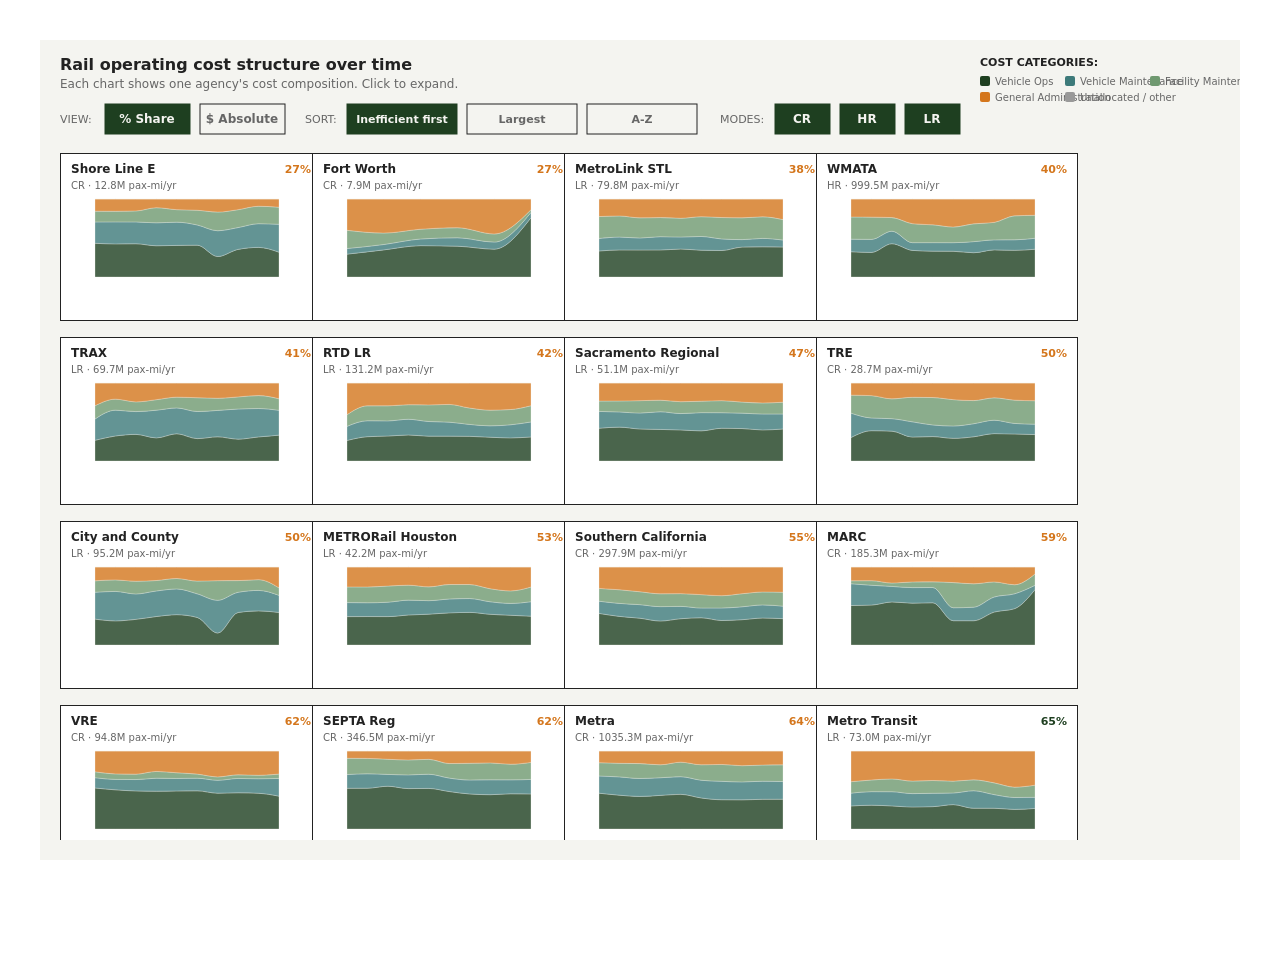
==== commit 23d6389c: "Fix scatter Y-scale, label collisions, cost grid contrast and layout" ====
--- a/Rail_Cost_Structure.html
+++ b/Rail_Cost_Structure.html
@@ -1806,9 +1806,9 @@
 </head>
 <body style="background-color: white;">
 <div id="htmlwidget_container">
-  <div class="r2d3 html-widget html-fill-item" id="htmlwidget-f84d98c6def27aedf852" style="width:960px;height:500px;"></div>
+  <div class="r2d3 html-widget html-fill-item" id="htmlwidget-32c1cd6fca8606f7e3ab" style="width:960px;height:500px;"></div>
 </div>
-<script type="application/json" data-for="htmlwidget-f84d98c6def27aedf852">{"x":{"data":{"Agency":["Central Puget Sound Regional Transit Authority","Central Puget Sound Regional Transit Authority","Central Puget Sound Regional Transit Authority","Central Puget Sound Regional Transit Authority","Central Puget Sound Regional Transit Authority","Central Puget Sound Regional Transit Authority","Central Puget Sound Regional Transit Authority","Central Puget Sound Regional Transit Authority","Central Puget Sound Regional Transit Authority","Central Puget Sound Regional Transit Authority","Massachusetts Bay Transportation Authority","Massachusetts Bay Transportation Authority","Massachusetts Bay Transportation Authority","Massachusetts Bay Transportation Authority","Massachusetts Bay Transportation Authority","Massachusetts Bay Transportation Authority","Massachusetts Bay Transportation Authority","Massachusetts Bay Transportation Authority","Massachusetts Bay Transportation Authority","Massachusetts Bay Transportation Authority","Connecticut Department of Transportation","Connecticut Department of Transportation","Connecticut Department of Transportation","Connecticut Department of Transportation","Connecticut Department of Transportation","Connecticut Department of Transportation","Connecticut Department of Transportation","Connecticut Department of Transportation","Connecticut Department of Transportation","Connecticut Department of Transportation","Northern New England Passenger Rail Authority","Northern New England Passenger Rail Authority","Northern New England Passenger Rail Authority","Northern New England Passenger Rail Authority","Northern New England Passenger Rail Authority","Northern New England Passenger Rail Authority","Northern New England Passenger Rail Authority","Northern New England Passenger Rail Authority","Northern New England Passenger Rail Authority","Northern New England Passenger Rail Authority","Metro-North Commuter Railroad Company, dba: MTA Metro-North Railroad","Metro-North Commuter Railroad Company, dba: MTA Metro-North Railroad","Metro-North Commuter Railroad Company, dba: MTA Metro-North Railroad","Metro-North Commuter Railroad Company, dba: MTA Metro-North Railroad","Metro-North Commuter Railroad Company, dba: MTA Metro-North Railroad","Metro-North Commuter Railroad Company, dba: MTA Metro-North Railroad","Metro-North Commuter Railroad Company, dba: MTA Metro-North Railroad","Metro-North Commuter Railroad Company, dba: MTA Metro-North Railroad","Metro-North Commuter Railroad Company, dba: MTA Metro-North Railroad","Metro-North Commuter Railroad Company, dba: MTA Metro-North Railroad","New Jersey Transit Corporation","New Jersey Transit Corporation","New Jersey Transit Corporation","New Jersey Transit Corporation","New Jersey Transit Corporation","New Jersey Transit Corporation","New Jersey Transit Corporation","New Jersey Transit Corporation","New Jersey Transit Corporation","New Jersey Transit Corporation","MTA Long Island Rail Road","MTA Long Island Rail Road","MTA Long Island Rail Road","MTA Long Island Rail Road","MTA Long Island Rail Road","MTA Long Island Rail Road","MTA Long Island Rail Road","MTA Long Island Rail Road","MTA Long Island Rail Road","MTA Long Island Rail Road","Southeastern Pennsylvania Transportation Authority","Southeastern Pennsylvania Transportation Authority","Southeastern Pennsylvania Transportation Authority","Southeastern Pennsylvania Transportation Authority","Southeastern Pennsylvania Transportation Authority","Southeastern Pennsylvania Transportation Authority","Southeastern Pennsylvania Transportation Authority","Southeastern Pennsylvania Transportation Authority","Southeastern Pennsylvania Transportation Authority","Southeastern Pennsylvania Transportation Authority","Maryland Transit Administration","Maryland Transit Administration","Maryland Transit Administration","Maryland Transit Administration","Maryland Transit Administration","Maryland Transit Administration","Maryland Transit Administration","Maryland Transit Administration","Maryland Transit Administration","Maryland Transit Administration","Pennsylvania Department of Transportation","Pennsylvania Department of Transportation","Pennsylvania Department of Transportation","Pennsylvania Department of Transportation","Pennsylvania Department of Transportation","Pennsylvania Department of Transportation","Pennsylvania Department of Transportation","Pennsylvania Department of Transportation","Pennsylvania Department of Transportation","Pennsylvania Department of Transportation","Virginia Railway Express","Virginia Railway Express","Virginia Railway Express","Virginia Railway Express","Virginia Railway Express","Virginia Railway Express","Virginia Railway Express","Virginia Railway Express","Virginia Railway Express","Virginia Railway Express","South Florida Regional Transportation Authority","South Florida Regional Transportation Authority","South Florida Regional Transportation Authority","South Florida Regional Transportation Authority","South Florida Regional Transportation Authority","South Florida Regional Transportation Authority","South Florida Regional Transportation Authority","South Florida Regional Transportation Authority","South Florida Regional Transportation Authority","South Florida Regional Transportation Authority","Regional Transportation Authority","Regional Transportation Authority","Regional Transportation Authority","Regional Transportation Authority","Regional Transportation Authority","Regional Transportation Authority","Regional Transportation Authority","Regional Transportation Authority","Regional Transportation Authority","Regional Transportation Authority","Central Florida Commuter Rail","Central Florida Commuter Rail","Central Florida Commuter Rail","Central Florida Commuter Rail","Central Florida Commuter Rail","Central Florida Commuter Rail","Central Florida Commuter Rail","Central Florida Commuter Rail","Central Florida Commuter Rail","Central Florida Commuter Rail","Metro Transit","Metro Transit","Metro Transit","Metro Transit","Metro Transit","Metro Transit","Metro Transit","Metro Transit","Metro Transit","Metro Transit","Northern Indiana Commuter Transportation District","Northern Indiana Commuter Transportation District","Northern Indiana Commuter Transportation District","Northern Indiana Commuter Transportation District","Northern Indiana Commuter Transportation District","Northern Indiana Commuter Transportation District","Northern Indiana Commuter Transportation District","Northern Indiana Commuter Transportation District","Northern Indiana Commuter Transportation District","Northern Indiana Commuter Transportation District","Northeast Illinois Regional Commuter Railroad Corporation","Northeast Illinois Regional Commuter Railroad Corporation","Northeast Illinois Regional Commuter Railroad Corporation","Northeast Illinois Regional Commuter Railroad Corporation","Northeast Illinois Regional Commuter Railroad Corporation","Northeast Illinois Regional Commuter Railroad Corporation","Northeast Illinois Regional Commuter Railroad Corporation","Northeast Illinois Regional Commuter Railroad Corporation","Northeast Illinois Regional Commuter Railroad Corporation","Northeast Illinois Regional Commuter Railroad Corporation","Fort Worth Transportation Authority","Fort Worth Transportation Authority","Fort Worth Transportation Authority","Fort Worth Transportation Authority","Fort Worth Transportation Authority","Fort Worth Transportation Authority","Dallas Area Rapid Transit","Dallas Area Rapid Transit","Dallas Area Rapid Transit","Dallas Area Rapid Transit","Dallas Area Rapid Transit","Dallas Area Rapid Transit","Dallas Area Rapid Transit","Dallas Area Rapid Transit","Dallas Area Rapid Transit","Dallas Area Rapid Transit","Rio Metro Regional Transit District","Rio Metro Regional Transit District","Rio Metro Regional Transit District","Rio Metro Regional Transit District","Rio Metro Regional Transit District","Rio Metro Regional Transit District","Rio Metro Regional Transit District","Rio Metro Regional Transit District","Rio Metro Regional Transit District","Rio Metro Regional Transit District","Utah Transit Authority","Utah Transit Authority","Utah Transit Authority","Utah Transit Authority","Utah Transit Authority","Utah Transit Authority","Utah Transit Authority","Utah Transit Authority","Utah Transit Authority","Utah Transit Authority","Denver Regional Transportation District","Denver Regional Transportation District","Denver Regional Transportation District","Denver Regional Transportation District","Denver Regional Transportation District","Denver Regional Transportation District","Denver Regional Transportation District","Denver Regional Transportation District","Denver Regional Transportation District","North County Transit District","North County Transit District","North County Transit District","North County Transit District","North County Transit District","North County Transit District","North County Transit District","North County Transit District","North County Transit District","North County Transit District","Peninsula Corridor Joint Powers Board","Peninsula Corridor Joint Powers Board","Peninsula Corridor Joint Powers Board","Peninsula Corridor Joint Powers Board","Peninsula Corridor Joint Powers Board","Peninsula Corridor Joint Powers Board","Peninsula Corridor Joint Powers Board","Peninsula Corridor Joint Powers Board","Peninsula Corridor Joint Powers Board","Peninsula Corridor Joint Powers Board","Southern California Regional Rail Authority","Southern California Regional Rail Authority","Southern California Regional Rail Authority","Southern California Regional Rail Authority","Southern California Regional Rail Authority","Southern California Regional Rail Authority","Southern California Regional Rail Authority","Southern California Regional Rail Authority","Southern California Regional Rail Authority","Southern California Regional Rail Authority","Altamont Corridor Express","Altamont Corridor Express","Altamont Corridor Express","Altamont Corridor Express","Altamont Corridor Express","Altamont Corridor Express","Altamont Corridor Express","Altamont Corridor Express","Altamont Corridor Express","Altamont Corridor Express","Sonoma-Marin Area Rail Transit District","Sonoma-Marin Area Rail Transit District","Sonoma-Marin Area Rail Transit District","Sonoma-Marin Area Rail Transit District","Sonoma-Marin Area Rail Transit District","Sonoma-Marin Area Rail Transit District","Sonoma-Marin Area Rail Transit District","Massachusetts Bay Transportation Authority","Massachusetts Bay Transportation Authority","Massachusetts Bay Transportation Authority","Massachusetts Bay Transportation Authority","Massachusetts Bay Transportation Authority","Massachusetts Bay Transportation Authority","Massachusetts Bay Transportation Authority","Massachusetts Bay Transportation Authority","Massachusetts Bay Transportation Authority","Massachusetts Bay Transportation Authority","MTA New York City Transit","MTA New York City Transit","MTA New York City Transit","MTA New York City Transit","MTA New York City Transit","MTA New York City Transit","MTA New York City Transit","MTA New York City Transit","MTA New York City Transit","MTA New York City Transit","Port Authority Transit Corporation","Port Authority Transit Corporation","Port Authority Transit Corporation","Port Authority Transit Corporation","Port Authority Transit Corporation","Port Authority Transit Corporation","Port Authority Transit Corporation","Port Authority Transit Corporation","Port Authority Transit Corporation","Port Authority Transit Corporation","Port Authority Trans-Hudson Corporation","Port Authority Trans-Hudson Corporation","Port Authority Trans-Hudson Corporation","Port Authority Trans-Hudson Corporation","Port Authority Trans-Hudson Corporation","Port Authority Trans-Hudson Corporation","Port Authority Trans-Hudson Corporation","Port Authority Trans-Hudson Corporation","Port Authority Trans-Hudson Corporation","Port Authority Trans-Hudson Corporation","Staten Island Rapid Transit Operating Authority","Staten Island Rapid Transit Operating Authority","Staten Island Rapid Transit Operating Authority","Staten Island Rapid Transit Operating Authority","Staten Island Rapid Transit Operating Authority","Staten Island Rapid Transit Operating Authority","Staten Island Rapid Transit Operating Authority","Staten Island Rapid Transit Operating Authority","Staten Island Rapid Transit Operating Authority","Staten Island Rapid Transit Operating Authority","Southeastern Pennsylvania Transportation Authority","Southeastern Pennsylvania Transportation Authority","Southeastern Pennsylvania Transportation Authority","Southeastern Pennsylvania Transportation Authority","Southeastern Pennsylvania Transportation Authority","Southeastern Pennsylvania Transportation Authority","Southeastern Pennsylvania Transportation Authority","Southeastern Pennsylvania Transportation Authority","Southeastern Pennsylvania Transportation Authority","Southeastern Pennsylvania Transportation Authority","Washington Metropolitan Area Transit Authority","Washington Metropolitan Area Transit Authority","Washington Metropolitan Area Transit Authority","Washington Metropolitan Area Transit Authority","Washington Metropolitan Area Transit Authority","Washington Metropolitan Area Transit Authority","Washington Metropolitan Area Transit Authority","Washington Metropolitan Area Transit Authority","Washington Metropolitan Area Transit Authority","Washington Metropolitan Area Transit Authority","Maryland Transit Administration","Maryland Transit Administration","Maryland Transit Administration","Maryland Transit Administration","Maryland Transit Administration","Maryland Transit Administration","Maryland Transit Administration","Maryland Transit Administration","Maryland Transit Administration","Maryland Transit Administration","Metropolitan Atlanta Rapid Transit Authority","Metropolitan Atlanta Rapid Transit Authority","Metropolitan Atlanta Rapid Transit Authority","Metropolitan Atlanta Rapid Transit Authority","Metropolitan Atlanta Rapid Transit Authority","Metropolitan Atlanta Rapid Transit Authority","Metropolitan Atlanta Rapid Transit Authority","Metropolitan Atlanta Rapid Transit Authority","Metropolitan Atlanta Rapid Transit Authority","Metropolitan Atlanta Rapid Transit Authority","County of Miami-Dade","County of Miami-Dade","County of Miami-Dade","County of Miami-Dade","County of Miami-Dade","County of Miami-Dade","County of Miami-Dade","County of Miami-Dade","County of Miami-Dade","County of Miami-Dade","Alternativa de Transporte Integrado","Alternativa de Transporte Integrado","Alternativa de Transporte Integrado","Alternativa de Transporte Integrado","Alternativa de Transporte Integrado","Alternativa de Transporte Integrado","Alternativa de Transporte Integrado","Alternativa de Transporte Integrado","Alternativa de Transporte Integrado","Alternativa de Transporte Integrado","The Greater Cleveland Regional Transit Authority","The Greater Cleveland Regional Transit Authority","The Greater Cleveland Regional Transit Authority","The Greater Cleveland Regional Transit Authority","The Greater Cleveland Regional Transit Authority","The Greater Cleveland Regional Transit Authority","The Greater Cleveland Regional Transit Authority","The Greater Cleveland Regional Transit Authority","The Greater Cleveland Regional Transit Authority","The Greater Cleveland Regional Transit Authority","Chicago Transit Authority","Chicago Transit Authority","Chicago Transit Authority","Chicago Transit Authority","Chicago Transit Authority","Chicago Transit Authority","Chicago Transit Authority","Chicago Transit Authority","Chicago Transit Authority","Chicago Transit Authority","City and County of Honolulu","City and County of Honolulu","San Francisco Bay Area Rapid Transit District","San Francisco Bay Area Rapid Transit District","San Francisco Bay Area Rapid Transit District","San Francisco Bay Area Rapid Transit District","San Francisco Bay Area Rapid Transit District","San Francisco Bay Area Rapid Transit District","San Francisco Bay Area Rapid Transit District","San Francisco Bay Area Rapid Transit District","San Francisco Bay Area Rapid Transit District","San Francisco Bay Area Rapid Transit District","Los Angeles County Metropolitan Transportation Authority","Los Angeles County Metropolitan Transportation Authority","Los Angeles County Metropolitan Transportation Authority","Los Angeles County Metropolitan Transportation Authority","Los Angeles County Metropolitan Transportation Authority","Los Angeles County Metropolitan Transportation Authority","Los Angeles County Metropolitan Transportation Authority","Los Angeles County Metropolitan Transportation Authority","Los Angeles County Metropolitan Transportation Authority","Los Angeles County Metropolitan Transportation Authority","Tri-County Metropolitan Transportation District of Oregon","Tri-County Metropolitan Transportation District of Oregon","Tri-County Metropolitan Transportation District of Oregon","Tri-County Metropolitan Transportation District of Oregon","Tri-County Metropolitan Transportation District of Oregon","Tri-County Metropolitan Transportation District of Oregon","Tri-County Metropolitan Transportation District of Oregon","Tri-County Metropolitan Transportation District of Oregon","Tri-County Metropolitan Transportation District of Oregon","Tri-County Metropolitan Transportation District of Oregon","Central Puget Sound Regional Transit Authority","Central Puget Sound Regional Transit Authority","Central Puget Sound Regional Transit Authority","Central Puget Sound Regional Transit Authority","Central Puget Sound Regional Transit Authority","Central Puget Sound Regional Transit Authority","Central Puget Sound Regional Transit Authority","Central Puget Sound Regional Transit Authority","Central Puget Sound Regional Transit Authority","Central Puget Sound Regional Transit Authority","Massachusetts Bay Transportation Authority","Massachusetts Bay Transportation Authority","Massachusetts Bay Transportation Authority","Massachusetts Bay Transportation Authority","Massachusetts Bay Transportation Authority","Massachusetts Bay Transportation Authority","Massachusetts Bay Transportation Authority","Massachusetts Bay Transportation Authority","Massachusetts Bay Transportation Authority","Massachusetts Bay Transportation Authority","Niagara Frontier Transportation Authority","Niagara Frontier Transportation Authority","Niagara Frontier Transportation Authority","Niagara Frontier Transportation Authority","Niagara Frontier Transportation Authority","Niagara Frontier Transportation Authority","Niagara Frontier Transportation Authority","Niagara Frontier Transportation Authority","Niagara Frontier Transportation Authority","Niagara Frontier Transportation Authority","New Jersey Transit Corporation","New Jersey Transit Corporation","New Jersey Transit Corporation","New Jersey Transit Corporation","New Jersey Transit Corporation","New Jersey Transit Corporation","New Jersey Transit Corporation","New Jersey Transit Corporation","New Jersey Transit Corporation","New Jersey Transit Corporation","Pittsburgh Regional Transit","Pittsburgh Regional Transit","Pittsburgh Regional Transit","Pittsburgh Regional Transit","Pittsburgh Regional Transit","Pittsburgh Regional Transit","Pittsburgh Regional Transit","Pittsburgh Regional Transit","Pittsburgh Regional Transit","Pittsburgh Regional Transit","Maryland Transit Administration","Maryland Transit Administration","Maryland Transit Administration","Maryland Transit Administration","Maryland Transit Administration","Maryland Transit Administration","Maryland Transit Administration","Maryland Transit Administration","Maryland Transit Administration","Maryland Transit Administration","Transportation District Commission of Hampton Roads","Transportation District Commission of Hampton Roads","Transportation District Commission of Hampton Roads","Transportation District Commission of Hampton Roads","Transportation District Commission of Hampton Roads","Transportation District Commission of Hampton Roads","Transportation District Commission of Hampton Roads","Transportation District Commission of Hampton Roads","Transportation District Commission of Hampton Roads","Transportation District Commission of Hampton Roads","City of Charlotte North Carolina","City of Charlotte North Carolina","City of Charlotte North Carolina","City of Charlotte North Carolina","City of Charlotte North Carolina","City of Charlotte North Carolina","City of Charlotte North Carolina","City of Charlotte North Carolina","City of Charlotte North Carolina","City of Charlotte North Carolina","The Greater Cleveland Regional Transit Authority","The Greater Cleveland Regional Transit Authority","The Greater Cleveland Regional Transit Authority","The Greater Cleveland Regional Transit Authority","The Greater Cleveland Regional Transit Authority","The Greater Cleveland Regional Transit Authority","The Greater Cleveland Regional Transit Authority","The Greater Cleveland Regional Transit Authority","The Greater Cleveland Regional Transit Authority","The Greater Cleveland Regional Transit Authority","Metro Transit","Metro Transit","Metro Transit","Metro Transit","Metro Transit","Metro Transit","Metro Transit","Metro Transit","Metro Transit","Metro Transit","Metropolitan Transit Authority of Harris County, Texas","Metropolitan Transit Authority of Harris County, Texas","Metropolitan Transit Authority of Harris County, Texas","Metropolitan Transit Authority of Harris County, Texas","Metropolitan Transit Authority of Harris County, Texas","Metropolitan Transit Authority of Harris County, Texas","Metropolitan Transit Authority of Harris County, Texas","Metropolitan Transit Authority of Harris County, Texas","Metropolitan Transit Authority of Harris County, Texas","Metropolitan Transit Authority of Harris County, Texas","Dallas Area Rapid Transit","Dallas Area Rapid Transit","Dallas Area Rapid Transit","Dallas Area Rapid Transit","Dallas Area Rapid Transit","Dallas Area Rapid Transit","Dallas Area Rapid Transit","Dallas Area Rapid Transit","Dallas Area Rapid Transit","Dallas Area Rapid Transit","Bi-State Development Agency of the Missouri-Illinois Metropolitan District","Bi-State Development Agency of the Missouri-Illinois Metropolitan District","Bi-State Development Agency of the Missouri-Illinois Metropolitan District","Bi-State Development Agency of the Missouri-Illinois Metropolitan District","Bi-State Development Agency of the Missouri-Illinois Metropolitan District","Bi-State Development Agency of the Missouri-Illinois Metropolitan District","Bi-State Development Agency of the Missouri-Illinois Metropolitan District","Bi-State Development Agency of the Missouri-Illinois Metropolitan District","Bi-State Development Agency of the Missouri-Illinois Metropolitan District","Bi-State Development Agency of the Missouri-Illinois Metropolitan District","Utah Transit Authority","Utah Transit Authority","Utah Transit Authority","Utah Transit Authority","Utah Transit Authority","Utah Transit Authority","Utah Transit Authority","Utah Transit Authority","Utah Transit Authority","Utah Transit Authority","Denver Regional Transportation District","Denver Regional Transportation District","Denver Regional Transportation District","Denver Regional Transportation District","Denver Regional Transportation District","Denver Regional Transportation District","Denver Regional Transportation District","Denver Regional Transportation District","Denver Regional Transportation District","Denver Regional Transportation District","Santa Clara Valley Transportation Authority","Santa Clara Valley Transportation Authority","Santa Clara Valley Transportation Authority","Santa Clara Valley Transportation Authority","Santa Clara Valley Transportation Authority","Santa Clara Valley Transportation Authority","Santa Clara Valley Transportation Authority","Santa Clara Valley Transportation Authority","Santa Clara Valley Transportation Authority","Santa Clara Valley Transportation Authority","City and County of San Francisco","City and County of San Francisco","City and County of San Francisco","City and County of San Francisco","City and County of San Francisco","City and County of San Francisco","City and County of San Francisco","City and County of San Francisco","City and County of San Francisco","City and County of San Francisco","Sacramento Regional Transit District","Sacramento Regional Transit District","Sacramento Regional Transit District","Sacramento Regional Transit District","Sacramento Regional Transit District","Sacramento Regional Transit District","Sacramento Regional Transit District","Sacramento Regional Transit District","Sacramento Regional Transit District","Sacramento Regional Transit District","San Diego Metropolitan Transit System","San Diego Metropolitan Transit System","San Diego Metropolitan Transit System","San Diego Metropolitan Transit System","San Diego Metropolitan Transit System","San Diego Metropolitan Transit System","San Diego Metropolitan Transit System","San Diego Metropolitan Transit System","San Diego Metropolitan Transit System","San Diego Metropolitan Transit System","Los Angeles County Metropolitan Transportation Authority","Los Angeles County Metropolitan Transportation Authority","Los Angeles County Metropolitan Transportation Authority","Los Angeles County Metropolitan Transportation Authority","Los Angeles County Metropolitan Transportation Authority","Los Angeles County Metropolitan Transportation Authority","Los Angeles County Metropolitan Transportation Authority","Los Angeles County Metropolitan Transportation Authority","Los Angeles County Metropolitan Transportation Authority","Los Angeles County Metropolitan Transportation Authority","Valley Metro Rail, Inc.","Valley Metro Rail, Inc.","Valley Metro Rail, Inc.","Valley Metro Rail, Inc.","Valley Metro Rail, Inc.","Valley Metro Rail, Inc.","Valley Metro Rail, Inc.","Valley Metro Rail, Inc.","Valley Metro Rail, Inc.","Valley Metro Rail, Inc."],"NtdId":["00040","00040","00040","00040","00040","00040","00040","00040","00040","00040","10003","10003","10003","10003","10003","10003","10003","10003","10003","10003","10102","10102","10102","10102","10102","10102","10102","10102","10102","10102","10115","10115","10115","10115","10115","10115","10115","10115","10115","10115","20078","20078","20078","20078","20078","20078","20078","20078","20078","20078","20080","20080","20080","20080","20080","20080","20080","20080","20080","20080","20100","20100","20100","20100","20100","20100","20100","20100","20100","20100","30019","30019","30019","30019","30019","30019","30019","30019","30019","30019","30034","30034","30034","30034","30034","30034","30034","30034","30034","30034","30057","30057","30057","30057","30057","30057","30057","30057","30057","30057","30073","30073","30073","30073","30073","30073","30073","30073","30073","30073","40077","40077","40077","40077","40077","40077","40077","40077","40077","40077","40159","40159","40159","40159","40159","40159","40159","40159","40159","40159","40232","40232","40232","40232","40232","40232","40232","40232","40232","40232","50027","50027","50027","50027","50027","50027","50027","50027","50027","50027","50104","50104","50104","50104","50104","50104","50104","50104","50104","50104","50118","50118","50118","50118","50118","50118","50118","50118","50118","50118","60007","60007","60007","60007","60007","60007","60056","60056","60056","60056","60056","60056","60056","60056","60056","60056","60111","60111","60111","60111","60111","60111","60111","60111","60111","60111","80001","80001","80001","80001","80001","80001","80001","80001","80001","80001","80006","80006","80006","80006","80006","80006","80006","80006","80006","90030","90030","90030","90030","90030","90030","90030","90030","90030","90030","90134","90134","90134","90134","90134","90134","90134","90134","90134","90134","90151","90151","90151","90151","90151","90151","90151","90151","90151","90151","90182","90182","90182","90182","90182","90182","90182","90182","90182","90182","90299","90299","90299","90299","90299","90299","90299","10003","10003","10003","10003","10003","10003","10003","10003","10003","10003","20008","20008","20008","20008","20008","20008","20008","20008","20008","20008","20075","20075","20075","20075","20075","20075","20075","20075","20075","20075","20098","20098","20098","20098","20098","20098","20098","20098","20098","20098","20099","20099","20099","20099","20099","20099","20099","20099","20099","20099","30019","30019","30019","30019","30019","30019","30019","30019","30019","30019","30030","30030","30030","30030","30030","30030","30030","30030","30030","30030","30034","30034","30034","30034","30034","30034","30034","30034","30034","30034","40022","40022","40022","40022","40022","40022","40022","40022","40022","40022","40034","40034","40034","40034","40034","40034","40034","40034","40034","40034","40094","40094","40094","40094","40094","40094","40094","40094","40094","40094","50015","50015","50015","50015","50015","50015","50015","50015","50015","50015","50066","50066","50066","50066","50066","50066","50066","50066","50066","50066","90002","90002","90003","90003","90003","90003","90003","90003","90003","90003","90003","90003","90154","90154","90154","90154","90154","90154","90154","90154","90154","90154","00008","00008","00008","00008","00008","00008","00008","00008","00008","00008","00040","00040","00040","00040","00040","00040","00040","00040","00040","00040","10003","10003","10003","10003","10003","10003","10003","10003","10003","10003","20004","20004","20004","20004","20004","20004","20004","20004","20004","20004","20080","20080","20080","20080","20080","20080","20080","20080","20080","20080","30022","30022","30022","30022","30022","30022","30022","30022","30022","30022","30034","30034","30034","30034","30034","30034","30034","30034","30034","30034","30083","30083","30083","30083","30083","30083","30083","30083","30083","30083","40008","40008","40008","40008","40008","40008","40008","40008","40008","40008","50015","50015","50015","50015","50015","50015","50015","50015","50015","50015","50027","50027","50027","50027","50027","50027","50027","50027","50027","50027","60008","60008","60008","60008","60008","60008","60008","60008","60008","60008","60056","60056","60056","60056","60056","60056","60056","60056","60056","60056","70006","70006","70006","70006","70006","70006","70006","70006","70006","70006","80001","80001","80001","80001","80001","80001","80001","80001","80001","80001","80006","80006","80006","80006","80006","80006","80006","80006","80006","80006","90013","90013","90013","90013","90013","90013","90013","90013","90013","90013","90015","90015","90015","90015","90015","90015","90015","90015","90015","90015","90019","90019","90019","90019","90019","90019","90019","90019","90019","90019","90026","90026","90026","90026","90026","90026","90026","90026","90026","90026","90154","90154","90154","90154","90154","90154","90154","90154","90154","90154","90209","90209","90209","90209","90209","90209","90209","90209","90209","90209"],"Mode":["CR","CR","CR","CR","CR","CR","CR","CR","CR","CR","CR","CR","CR","CR","CR","CR","CR","CR","CR","CR","CR","CR","CR","CR","CR","CR","CR","CR","CR","CR","CR","CR","CR","CR","CR","CR","CR","CR","CR","CR","CR","CR","CR","CR","CR","CR","CR","CR","CR","CR","CR","CR","CR","CR","CR","CR","CR","CR","CR","CR","CR","CR","CR","CR","CR","CR","CR","CR","CR","CR","CR","CR","CR","CR","CR","CR","CR","CR","CR","CR","CR","CR","CR","CR","CR","CR","CR","CR","CR","CR","CR","CR","CR","CR","CR","CR","CR","CR","CR","CR","CR","CR","CR","CR","CR","CR","CR","CR","CR","CR","CR","CR","CR","CR","CR","CR","CR","CR","CR","CR","CR","CR","CR","CR","CR","CR","CR","CR","CR","CR","CR","CR","CR","CR","CR","CR","CR","CR","CR","CR","CR","CR","CR","CR","CR","CR","CR","CR","CR","CR","CR","CR","CR","CR","CR","CR","CR","CR","CR","CR","CR","CR","CR","CR","CR","CR","CR","CR","CR","CR","CR","CR","CR","CR","CR","CR","CR","CR","CR","CR","CR","CR","CR","CR","CR","CR","CR","CR","CR","CR","CR","CR","CR","CR","CR","CR","CR","CR","CR","CR","CR","CR","CR","CR","CR","CR","CR","CR","CR","CR","CR","CR","CR","CR","CR","CR","CR","CR","CR","CR","CR","CR","CR","CR","CR","CR","CR","CR","CR","CR","CR","CR","CR","CR","CR","CR","CR","CR","CR","CR","CR","CR","CR","CR","CR","CR","CR","CR","CR","CR","CR","CR","CR","CR","CR","CR","CR","CR","CR","CR","CR","CR","HR","HR","HR","HR","HR","HR","HR","HR","HR","HR","HR","HR","HR","HR","HR","HR","HR","HR","HR","HR","HR","HR","HR","HR","HR","HR","HR","HR","HR","HR","HR","HR","HR","HR","HR","HR","HR","HR","HR","HR","HR","HR","HR","HR","HR","HR","HR","HR","HR","HR","HR","HR","HR","HR","HR","HR","HR","HR","HR","HR","HR","HR","HR","HR","HR","HR","HR","HR","HR","HR","HR","HR","HR","HR","HR","HR","HR","HR","HR","HR","HR","HR","HR","HR","HR","HR","HR","HR","HR","HR","HR","HR","HR","HR","HR","HR","HR","HR","HR","HR","HR","HR","HR","HR","HR","HR","HR","HR","HR","HR","HR","HR","HR","HR","HR","HR","HR","HR","HR","HR","HR","HR","HR","HR","HR","HR","HR","HR","HR","HR","HR","HR","HR","HR","HR","HR","HR","HR","HR","HR","HR","HR","HR","HR","HR","HR","HR","HR","HR","HR","HR","HR","LR","LR","LR","LR","LR","LR","LR","LR","LR","LR","LR","LR","LR","LR","LR","LR","LR","LR","LR","LR","LR","LR","LR","LR","LR","LR","LR","LR","LR","LR","LR","LR","LR","LR","LR","LR","LR","LR","LR","LR","LR","LR","LR","LR","LR","LR","LR","LR","LR","LR","LR","LR","LR","LR","LR","LR","LR","LR","LR","LR","LR","LR","LR","LR","LR","LR","LR","LR","LR","LR","LR","LR","LR","LR","LR","LR","LR","LR","LR","LR","LR","LR","LR","LR","LR","LR","LR","LR","LR","LR","LR","LR","LR","LR","LR","LR","LR","LR","LR","LR","LR","LR","LR","LR","LR","LR","LR","LR","LR","LR","LR","LR","LR","LR","LR","LR","LR","LR","LR","LR","LR","LR","LR","LR","LR","LR","LR","LR","LR","LR","LR","LR","LR","LR","LR","LR","LR","LR","LR","LR","LR","LR","LR","LR","LR","LR","LR","LR","LR","LR","LR","LR","LR","LR","LR","LR","LR","LR","LR","LR","LR","LR","LR","LR","LR","LR","LR","LR","LR","LR","LR","LR","LR","LR","LR","LR","LR","LR","LR","LR","LR","LR","LR","LR","LR","LR","LR","LR","LR","LR","LR","LR","LR","LR","LR","LR","LR","LR","LR","LR","LR","LR","LR","LR","LR","LR","LR","LR","LR","LR","LR","LR","LR","LR","LR","LR","LR","LR","LR","LR"],"Year":[2015,2016,2017,2018,2019,2020,2021,2022,2023,2024,2015,2016,2017,2018,2019,2020,2021,2022,2023,2024,2015,2016,2017,2018,2019,2020,2021,2022,2023,2024,2015,2016,2017,2018,2019,2020,2021,2022,2023,2024,2015,2016,2017,2018,2019,2020,2021,2022,2023,2024,2015,2016,2017,2018,2019,2020,2021,2022,2023,2024,2015,2016,2017,2018,2019,2020,2021,2022,2023,2024,2015,2016,2017,2018,2019,2020,2021,2022,2023,2024,2015,2016,2017,2018,2019,2020,2021,2022,2023,2024,2015,2016,2017,2018,2019,2020,2021,2022,2023,2024,2015,2016,2017,2018,2019,2020,2021,2022,2023,2024,2015,2016,2017,2018,2019,2020,2021,2022,2023,2024,2015,2016,2017,2018,2019,2020,2021,2022,2023,2024,2015,2016,2017,2018,2019,2020,2021,2022,2023,2024,2015,2016,2017,2018,2019,2020,2021,2022,2023,2024,2015,2016,2017,2018,2019,2020,2021,2022,2023,2024,2015,2016,2017,2018,2019,2020,2021,2022,2023,2024,2019,2020,2021,2022,2023,2024,2015,2016,2017,2018,2019,2020,2021,2022,2023,2024,2015,2016,2017,2018,2019,2020,2021,2022,2023,2024,2015,2016,2017,2018,2019,2020,2021,2022,2023,2024,2016,2017,2018,2019,2020,2021,2022,2023,2024,2015,2016,2017,2018,2019,2020,2021,2022,2023,2024,2015,2016,2017,2018,2019,2020,2021,2022,2023,2024,2015,2016,2017,2018,2019,2020,2021,2022,2023,2024,2015,2016,2017,2018,2019,2020,2021,2022,2023,2024,2018,2019,2020,2021,2022,2023,2024,2015,2016,2017,2018,2019,2020,2021,2022,2023,2024,2015,2016,2017,2018,2019,2020,2021,2022,2023,2024,2015,2016,2017,2018,2019,2020,2021,2022,2023,2024,2015,2016,2017,2018,2019,2020,2021,2022,2023,2024,2015,2016,2017,2018,2019,2020,2021,2022,2023,2024,2015,2016,2017,2018,2019,2020,2021,2022,2023,2024,2015,2016,2017,2018,2019,2020,2021,2022,2023,2024,2015,2016,2017,2018,2019,2020,2021,2022,2023,2024,2015,2016,2017,2018,2019,2020,2021,2022,2023,2024,2015,2016,2017,2018,2019,2020,2021,2022,2023,2024,2015,2016,2017,2018,2019,2020,2021,2022,2023,2024,2015,2016,2017,2018,2019,2020,2021,2022,2023,2024,2015,2016,2017,2018,2019,2020,2021,2022,2023,2024,2023,2024,2015,2016,2017,2018,2019,2020,2021,2022,2023,2024,2015,2016,2017,2018,2019,2020,2021,2022,2023,2024,2015,2016,2017,2018,2019,2020,2021,2022,2023,2024,2015,2016,2017,2018,2019,2020,2021,2022,2023,2024,2015,2016,2017,2018,2019,2020,2021,2022,2023,2024,2015,2016,2017,2018,2019,2020,2021,2022,2023,2024,2015,2016,2017,2018,2019,2020,2021,2022,2023,2024,2015,2016,2017,2018,2019,2020,2021,2022,2023,2024,2015,2016,2017,2018,2019,2020,2021,2022,2023,2024,2015,2016,2017,2018,2019,2020,2021,2022,2023,2024,2015,2016,2017,2018,2019,2020,2021,2022,2023,2024,2015,2016,2017,2018,2019,2020,2021,2022,2023,2024,2015,2016,2017,2018,2019,2020,2021,2022,2023,2024,2015,2016,2017,2018,2019,2020,2021,2022,2023,2024,2015,2016,2017,2018,2019,2020,2021,2022,2023,2024,2015,2016,2017,2018,2019,2020,2021,2022,2023,2024,2015,2016,2017,2018,2019,2020,2021,2022,2023,2024,2015,2016,2017,2018,2019,2020,2021,2022,2023,2024,2015,2016,2017,2018,2019,2020,2021,2022,2023,2024,2015,2016,2017,2018,2019,2020,2021,2022,2023,2024,2015,2016,2017,2018,2019,2020,2021,2022,2023,2024,2015,2016,2017,2018,2019,2020,2021,2022,2023,2024,2015,2016,2017,2018,2019,2020,2021,2022,2023,2024,2015,2016,2017,2018,2019,2020,2021,2022,2023,2024],"PassengerMiles":[91022762,106687816,111028348,115664119,116066343,31890678,18482226,31537263,43432011,45961866,678185066,697963284,697665040,680949680,653570994,513830968,155056157,307334036,503068787,623645452,21950879,21215208,19960641,18251326,16002355,12884750,2204010,4739134,6016356,4901094,36313048,38232230,40742740,45119331,44297074,33416609,9899972,35086460,44255935,52331674,2339386278,2522415696,2270934422,2154521183,2034489613,671661254,737084820,1070033815,1150348917,1779620303,2186594207,2090913150,2077067508,2148639449,2006197776,1459936301,529338529,1145563899,1329182885,1544630816,2220654580,2154354158,2996872220,3405961936,3929859957,1229284540,1420978562,1820711614,2033685836,2499870247,488952280,455691636,426163583,436335049,465744543,338253606,92146351,214528260,260671083,286947833,275624932,266288367,272481938,275491545,271391388,197632189,26058182,67825402,93614719,106782143,119508127,126281670,133551060,129876440,137797164,49924566,13280959,26951728,33974346,39356325,152273046,145777038,143468932,141566826,135051068,97935058,10750630,25719698,45696464,49660601,118049114,117303700,118514347,120912123,119189576,95675095,55520824,82993958,105501731,112800856,3851426,4434105,4692989,4928935,4544152,3403059,616945,1276082,1757027,1785495,14058081,13104921,12850030,12044554,24566657,20712830,10525426,14803269,16823179,19481520,18361627,17608093,19441485,19441510,18965595,3766017,1245810,1903973,2501371,3247348,104159808,113035111,112953766,110846664,108385897,32836617,34944971,47423227,49941941,57773167,1623729348,1616847589,1577342949,1518703416,1365137921,359336190,304989464,518254909,706105653,762111032,6558657,5379214,4652049,8134341,10396471,12375874,41614453,40270227,41313641,39672828,35381640,21904126,12709583,18184252,18537472,17413870,44551491,39741454,38021616,36154201,35411192,24052625,2106072,15877151,26779026,29443103,128654270,125131274,122257990,129673508,133685517,51916777,54462098,90208359,107783049,118630614,41853964,93501777,101771560,121331394,56550543,82629475,100624984,106621611,100614381,45885614,43722519,38461097,37902707,37232410,24963395,4302564,15559030,22553663,23659154,475150143,488208148,406014878,409333703,385871948,302302869,28143254,90207867,133313323,144203482,406645646,425150283,419663422,438553704,416394626,321490316,82407370,144137325,154381637,170264960,52241764,55471664,55703220,61400684,65810476,46419957,8891727,16820500,24448921,33578196,16174174,18371183,13516234,3148345,7855912,13922153,18401990,578656509,612346781,557734891,576500980,572046325,407181618,146795474,266054405,275137442,285908256,10870498442,11009026066,10683847750,9989099073,10462782577,4676670633,5668693486,7055402031,8001949426,7794511321,90716963,95238333,96952223,96375041,99332879,33888694,30724668,41306427,47004510,48545810,360882139,370185683,390795181,444870346,447020668,150302485,161154698,229047695,268404831,304004374,53632893,53992724,51461325,50703762,48222657,16926538,17315464,23436518,30544924,31417782,443501707,452194921,344859706,359405111,399537395,314489396,126097585,219803311,242101133,223995150,1590762766,1475685198,1326262650,1314002629,1313511151,985922295,199671853,404715396,589321101,795207355,67159448,57376807,49581700,36790501,32470539,27957087,7624792,8073716,6650210,19224430,472764484,477298793,468811412,449895831,450023139,329631085,125036911,180808729,213500276,221342039,161987105,157122071,151178900,139494732,136546053,87578321,69332094,84512810,106633044,101774154,43795663,40216594,35511580,18488753,25647958,16751299,3686652,9707968,12125868,14715729,43869205,41530858,37907589,42165745,36529680,18361515,14341626,21343111,24757798,22627103,1477398126,1445244645,1359029663,1401502999,1378128437,480210760,501767758,615259223,686884473,773721242,42385,5244236,1791366239,1844823552,1808935691,1784699309,1756364558,1238506222,233787844,514304342,670728256,740857064,236022622,224277713,228179477,210105497,207664947,162927528,99058351,128143989,133671083,115767453,207131516,216465191,215622682,210180550,207967836,159458488,77157997,100621469,112827685,105192826,88446948,122981301,151386339,161293358,163463700,49794569,86103514,160910159,185377992,232615362,155004449,171740181,158992398,141734607,137719112,97602251,36878734,76107994,86273010,91716040,12258493,14110735,12421858,12128749,11971472,11262397,4213652,5250351,6523299,6845604,60733582,73465108,72805661,72411866,73704102,54886203,38393815,52873146,64577302,71682054,31204460,30534635,29714858,30261649,28888028,22466673,5707414,9082214,12527067,14408316,50930162,51174928,48343150,44778153,39816955,26579844,12135861,13671562,15385667,18433663,5734380,5178799,5005506,4932543,4798117,3369249,1855903,2230802,2523415,3229116,25598708,23197226,22711947,29838989,45024652,37638865,13053696,18439944,24678260,29380924,15113234,14721876,12789989,9580135,8974467,2065735,2520913,3576933,3151808,4665719,97403465,93625243,102035173,100276941,100499405,40738989,42399585,49125162,52841193,50720570,40873954,52480736,51261219,53624968,52243069,37497523,24921037,33205208,38200815,37851618,245940019,244404460,243220239,232288823,227090304,164306746,121236005,138105977,152050869,161491442,137522547,129373212,107828154,92945521,89068641,70933375,37347101,45922971,45652103,41442659,99725283,93503112,92586564,89112550,83098538,39122864,37900613,49493737,48914289,63241841,181980558,211213395,175410880,180411468,178266835,72910951,67364585,90802280,80870770,72805413,61313970,54654921,47937329,46981059,49376217,33535077,13970922,12485050,22191575,24410341,140039336,141541475,139398231,136717088,136469594,102607757,2668080,29918002,56446713,66007121,68716683,69170678,68759512,65530788,63439869,53131252,22188765,26610460,35062115,38007107,224422021,220170000,210971128,214376455,219453215,194284885,123388853,210464585,248512073,290715147,386900844,427260143,495532352,495011734,462756222,318737668,151162455,183686405,240434763,313952298,90370466,104670970,113077700,113208491,108918663,90553779,45129115,55545850,72243385,66394461],"OpExpenses":[40517405,44414515,45502162,52241469,56879437,54345918,62324946,63975913,76112396,91631344,404653647,403654786,399040465,371909742,384352038,384240499,389025226,474347246,477756069,569535378,33944106,32042356,30146327,31722987,39030075,31902368,28815290,26814501,26905800,26565262,19772288,19769116,21796364,23157145,23056079,19992954,20049595,22219640,26372652,26808053,1134664446,1158814834,1220233301,1258638462,1257847085,1202776528,1214724338,1353483213,1606093033,1705088620,943485662,1022642280,971275617,1016958264,1024848749,1083549849,1134741219,1270807775,1315131399,1377933850,1290583961,1309290914,1361952328,1482474624,1507026548,1464445571,1471241336,1601947259,2135218700,2212613620,269907283,267844193,269646215,303658609,311891969,307480305,282492994,309426507,316404808,331401351,142322128,139558116,142591765,161020606,165458115,161245715,166391808,167230292,158318593,189183524,52380204,56513201,51244561,48551148,48600722,26002623,22886772,24920257,28334581,29160229,65808345,69874827,73979660,78506599,77130588,77957477,79113113,82334431,91445138,106046462,76373773,89987616,90925787,96233640,97210759,92526027,101521626,112595719,122731578,126224376,4680864,5152128,4252660,4498288,4594651,4383545,3936477,4276319,5005622,5088710,33667907,31209309,34108383,35153063,44571170,48964817,58954165,63147846,66113166,76712797,15709365,16677279,15261800,16153136,17484857,15533355,8881226,11618246,11599868,15451772,44487394,48080595,48458271,51197364,51937100,52725065,57188187,58788044,61575115,64998341,706682336,722591592,742720322,761950311,782173784,710195494,718324077,822547900,896609102,988718286,19189368,25000489,30951462,32555750,36897485,38270138,24006522,27968775,28267498,29486784,33798689,35697609,37823959,42085462,43525590,47541682,30290097,29944982,28430862,31845079,28790471,29519620,26133409,38090560,44384260,48892774,39332755,45231732,34438729,43421951,44291302,43133266,49428282,64403715,58003120,53592936,46714223,39236112,53819261,80196126,110083434,95400317,102960744,111749003,136854894,19741329,16745495,18049952,16592479,19643067,21274486,23843716,33835822,36042932,37880552,115403592,112219456,127309799,127431635,136256800,130988677,134727829,155253139,172893335,192737616,207614351,218012890,222019676,235027282,243009658,234633500,239127159,245679874,278333004,309214108,16673422,17380023,21584107,19184963,19656446,22477367,20173388,25652940,36150511,38706812,23901114,27490190,28621216,24833822,27834598,30585066,35581765,349443873,353373437,355050078,301638488,304267766,323930534,339406955,333756435,377944589,406567583,5200211879,5558943117,4788183315,5068977553,5206727193,4936965252,5027256304,5349756161,6047953647,6500549691,50774537,52337999,51259116,54675931,58223846,55465225,53995172,57470237,59090442,57673291,389275161,415250809,423381922,445981638,457515883,447033881,467050762,481245434,552255525,598828004,50038127,63945266,70519413,59532166,57623801,56677874,61599651,69891040,70411260,89191034,188649160,197091759,202060773,200674425,200486444,200558724,206672297,212247719,240404145,288544426,983937590,1002200678,992646766,1044384320,1112675403,1153775048,1244974967,1221960685,1483819870,1712057631,56371453,52860997,51834660,63832691,77925584,70765671,86693325,75990294,72377289,96351030,213020863,226438652,189912832,203912692,206202856,206682269,216940651,223351192,250901225,276701180,96978769,96742980,101483951,99282985,94181839,101808527,104725108,106975348,134613928,116967389,67093383,67557580,63448277,64022832,63601453,66199173,66143278,68739392,72143183,69659388,32701059,36416277,37031444,35155664,45434279,36034506,38853520,36027059,39722855,43139412,569066664,593105156,604098753,617865221,623416178,632460361,673135185,623607857,725296800,835264922,186085,82907633,575457469,618454856,618691516,644126076,651029953,658199898,611176963,659542867,754188006,851562085,127153277,140453279,161559460,171688051,168453369,152327532,163561942,175274410,192351180,246352140,111472031,128642637,138797386,150694667,166170441,169810508,162592118,159463940,210004456,251178563,61684967,85122030,91194100,115567317,131216111,151434821,157274645,195822767,238812404,329575538,183952986,186021573,187119893,213658148,192376108,186046342,195217858,199157007,197051081,265901444,22152545,23583586,23862248,25551007,26660853,26533544,26084769,27992220,29843884,31978783,98492630,99473812,112411612,120432200,124151040,118515404,117984678,126887923,143335546,133852646,55717989,60301731,62950866,66793023,71102939,69544802,71145337,73603419,78494302,82349566,44757502,43513880,42626110,43950196,47917891,46077929,70678370,52551901,39000686,60727467,12026169,12095865,11609880,10619844,11662495,11410001,12546837,12850194,12299924,14163453,14037475,14346887,14291472,21366867,35607528,37895912,36835188,38687065,58948961,58562405,13536632,13539245,12741916,12119266,14906274,11662694,9235149,10264526,12985416,13838393,64704993,66536024,70924094,73006195,76787096,80234106,85156590,84255542,93979097,100123049,50817373,61232514,65168737,79277412,83097579,86998626,86144802,102044777,116651568,102937813,168230902,178416448,175197867,191495581,194102627,191440162,191799792,198885495,230401742,267297838,73282317,79589101,76332879,80216036,85552894,88708679,90072915,92287572,102561571,100868778,54377988,67203390,64680283,71414293,71152656,82232726,79924889,97480334,98389429,105183238,111045122,104625498,115181118,122305271,134501571,120807086,120613585,144224453,161388757,163376837,81316886,92428467,106017010,128622203,127886958,121214969,115792171,116619835,122428199,136390816,183889365,214370109,213773526,221060950,210499148,209359089,127862791,201968211,215714649,240826682,56902897,58932333,67841139,70866915,76359832,77579083,72985881,78612388,83048077,88444920,73101951,75515653,82472931,90313010,86423252,95660861,99668853,102639042,130286437,141969351,265702234,318210204,366354851,377416763,446368668,433455380,393871053,410761191,497457985,627644423,31288715,35076276,41487087,43021498,48417272,50925795,55153154,55326243,62514344,75131514],"CostVO":[13244445,13485065,15520339,17552641,18304739,15316601,16613200,20375711,22319049,25857855,132986424,132856992,257361456,157700967,190479607,175123827,172228986,210156173,138012246,154890971,14653422,13594744,12834471,12700140,15804043,13005434,7561534,9492678,10215666,8435003,10322554,9735865,9988116,11107624,11993422,9903974,9489513,12111068,12849741,14112257,392328263,394469116,408076528,436904370,439677839,400011568,406090548,485775450,634927308,655693194,435228866,448290341,459325398,484647718,478027218,513885745,516796398,583078620,608389457,634725834,443946022,439420857,481179011,497895722,510271901,504212719,502632407,565846835,774294835,804902332,140719600,140058818,147837067,157280550,162222882,147685717,126847054,136075365,142689738,148818466,72051334,71351090,78621564,86433748,89460828,50177794,51705091,70502775,73753452,134416785,15627499,16867398,13869116,12398580,12718537,7149429,6925091,7110897,7789516,8021774,34597377,35075026,36099622,38007873,37562160,38114584,36314020,38207234,41870856,44613786,30026238,28755357,31930913,37420517,37512653,31340090,30678527,38644374,42888409,46391337,1238853,1004321,921388,1035332,998357,1030539,862917,949905,1303826,1222224,9855417,10181274,6798760,7632254,10152774,13418339,14964708,20171420,21840267,25291910,4345067,4818115,4751704,5226972,5345792,4591255,817720,2640620,2789820,3388431,19955911,20884948,21898294,22517166,23254128,22582011,23406210,23188497,24219339,19150858,324455381,313210536,310063192,328333146,347413556,282490074,269402011,307357529,341278472,377018966,5623026,8693795,12436009,12852024,13163512,29117196,7203054,10853665,10816263,9037158,10569536,10358115,11725672,14762167,15044759,16109398,8896415,8476476,8850436,9582284,9917063,8235068,7432768,14492832,17916017,20950084,11177188,11395270,12042361,14785290,16284736,14209806,15285269,19750383,24953004,21176037,29961643,26379241,35156726,51073942,28302433,24456660,27981138,31291920,36111006,7658868,5314002,4816130,5628642,6767001,6424179,7814650,11871499,11198719,11317171,42542380,40771056,43818371,49216233,54806962,49768816,50518573,61399565,64057603,71802702,84031611,79946881,76243620,72258059,81857576,81873320,75091553,79726586,96030149,104464388,6907402,6036098,6713804,5967450,7831649,8153834,8609276,14731686,21395300,18692131,10319169,11208024,10910644,8406238,9975335,11218984,12744716,142450471,144052352,135388248,153846204,100084532,103482212,106273788,121165488,120904045,126218793,2039452975,2119065465,1482802902,1578589878,1575955990,1790023915,1550905638,1613580482,1624084504,1724278359,21601162,20786667,21432506,22695856,23006329,21722062,20977891,20622612,21177235,22042392,139689996,140550533,143666957,153166578,148229228,146016001,145164771,159594543,183352477,198526532,15677511,16156685,17353126,18947987,19012591,17792838,19126028,22302849,24383434,27475852,93252537,95607892,96274515,93167720,90072407,89993302,84945827,83824560,87890153,92038219,318131885,315749833,423211004,356488931,368476115,380162559,387412310,424843329,506905414,609420549,21230964,20468217,18614085,22279006,25216283,21800413,19858511,17521784,21630173,27586250,73547145,76105349,71924605,76165145,74287404,73097210,72182347,75832648,84838669,92716929,40440606,37923405,39355334,31685709,25312473,29729394,30611029,29372385,38630905,33420856,31935640,31225079,30874189,28699117,29076727,29661260,28898834,31741317,33093989,30246250,8188436,9771801,8700989,8999186,11019019,9874556,10049790,8909504,9279338,8931687,231169280,250022222,252986830,283341509,301888058,301307042,315507858,286033481,337821369,381220905,46091,13301411,251593628,265801674,262423331,270567148,274191213,287371775,268284368,286782872,315851598,350991949,64142662,62476469,68806535,70360393,64127430,55906215,73122209,71726821,82554433,117135741,41848530,47657151,51017060,55062534,58460672,58742547,56573263,55399454,69336280,78127772,23631422,34006484,37833380,43160618,48710442,53199244,52681686,66467527,75141548,114310821,73842077,74672447,89201969,101547506,81405278,83358794,90809468,88125694,93918940,106430915,7385802,8066432,7734935,9212639,9182679,9273119,8982884,10017484,10843357,11993411,57196307,56741585,53676611,56715182,61582273,55568913,55451645,57552544,66333903,61079215,17684228,18858018,19373293,18793021,20426271,21006877,21136792,20766464,21384464,21886399,14645260,14118340,12609026,15101676,17594503,15170586,18955102,17074629,17152879,17580970,6191509,5880090,5363179,5406006,4503857,5087908,4974619,6751159,5477271,6407496,4315160,4017435,4107713,5895682,7666031,9860575,9609958,8763853,9498316,11783141,4533373,4935716,4081152,4198531,4823617,4131040,2610493,2792042,3314431,5223112,19099507,20282666,20966321,20561524,21988451,25062686,22637634,22401964,23615919,26387209,18492438,22335815,23725609,30477505,32855694,35815829,36028637,40166410,44436644,38009171,71274796,72393154,75519086,77663335,76554642,76815630,68646913,75593104,85259505,101107650,24417736,27550989,26374125,27774950,30623578,30457055,30586711,35350333,39643910,38719971,14388270,21540598,22073760,21156881,24815204,23605652,24733479,27326353,30336356,34882166,29173681,32579358,36806781,40750299,42846566,38482141,38080105,43936242,47810455,50302397,31911641,35095067,37272722,41461397,47734835,46693303,44736934,42942788,46240536,48958506,61008457,66241567,70237054,80667625,81814917,73890447,19504822,84096951,94315880,100398818,23865056,25588767,27819948,28678458,30391236,29963677,30615889,32680401,33056520,36293282,25034145,25995153,28780200,31982876,33715952,35881846,38015765,38807182,54119386,53165699,134616338,162070282,186502601,185298111,244361284,225632604,192221143,188477050,265888158,350051660,13477979,15117796,17836660,18540722,20653826,22159798,21561387,20549254,23286355,26737441],"CostVM":[10930611,11700940,11460893,12280002,15174291,14203879,15231089,14172046,15951912,19733484,93959635,93642678,114094542,109227748,94249591,101369405,107028487,131535820,102129238,116759900,9293738,9042590,8439686,9329687,11627649,8270672,9527763,7505182,8167891,9508312,4920491,6013964,7825358,7768476,7652354,6502052,7448912,7210845,8386317,8747757,264319108,273134029,281229165,286556779,296576722,284045366,289221235,303377999,308416874,328944022,221762303,223375945,228355827,245119377,242969345,257120234,274589242,303995081,308034417,339723802,414352057,431291960,438547959,484052774,506689439,471374526,484420659,519334942,517414685,551364562,47769246,49450735,40873107,53343061,56818509,52981734,50509454,59004034,56612394,61758131,39626143,35500411,28466291,32046912,32464462,26798753,28926627,32327531,30131147,10260220,15106583,16305152,14444601,16714465,16562070,8297173,7233096,8337475,9436458,9642876,8651572,9359749,10803769,13112840,12408361,12636414,13080433,15151636,17011189,24106412,16009187,15783844,19335445,13213920,16611452,19212280,21816443,20651570,19697270,22559380,1347815,1397795,1346561,1389222,1363940,1380687,1346041,1391040,1518934,1577348,6512613,7782979,8865562,8140537,10084761,7716335,11307752,11805616,11574131,15492059,2789240,3025226,3015993,3370125,3672967,2876711,2182918,2659540,2644387,4521125,13206183,13701317,13039580,14401807,13170157,15474966,16280963,16725211,16193497,19581617,155392982,169614483,171032990,172365858,176918482,161380967,169466973,189002284,207665059,224533637,1381990,1719933,2636994,3516263,3352764,2553258,7513068,4561345,4518374,5761261,5040805,5656375,6343737,7254275,5923535,6334504,5130448,5924844,5990425,6888929,4199198,5791569,2650178,8566453,9921004,11001314,8894427,15879501,6841622,10958483,11550441,10626797,11926009,16211193,13561204,11559366,7695721,5856777,7726317,10952917,23912189,16081103,14238117,14603845,24147531,2908451,3224297,4276976,4384084,4446495,4617871,4729455,6700823,5546147,6757692,19697796,21052598,23147609,28382701,29430433,28052853,26238323,29250049,32051044,32653869,32470334,36348385,38562545,43332217,38438143,29309254,38270345,40563640,46978464,49569067,1773639,1834427,3045413,3323827,1783329,2273832,1296285,1532749,291065,3016766,3002719,3907184,4491310,4363805,3925276,4471859,5044797,66786750,67537780,71428264,52059159,61823126,64442448,72255971,74168390,74110293,70558232,776673215,836289940,821805600,982165613,931717827,931460974,928527640,997007541,1045988898,973711508,8394328,8293939,7290909,8183553,8536092,8266779,7843656,8882642,9698010,9559619,44808664,51691102,53824097,49918722,52483761,49759244,51415876,50037042,62262343,64086275,8159120,20285156,23011179,7701143,7607829,7596562,8314727,9923963,7205633,8754921,37354954,41979345,43013852,42990423,44917116,45670073,53139067,51970237,56446681,65893361,158907502,167649193,159300943,103286064,121564662,127305621,176795624,156702810,200729788,240597976,9377732,8247655,8564788,9382511,11559887,9741189,22130304,21615139,18420493,16875673,32965219,36430778,34167568,35105760,37353460,36325998,37692190,40637147,40941859,43709144,20058504,21185009,22215411,25098721,29098490,31123917,31187890,32198556,39815516,34879997,27578226,28787857,25514749,26340569,25201678,26898010,26300194,25257251,26533071,25802208,8833648,9837596,9814629,9863609,12381855,9325460,9820536,9303466,11166451,10029568,85381383,89103539,94796822,99130680,95377768,99486355,111032301,107115511,122003547,134676399,46583,8435042,106380988,119559715,114707425,118170620,121948846,121230712,102886469,124335847,125932243,140188464,23312207,28176115,26515726,32862969,29859695,27109204,22526644,25375410,37241472,40160856,25523789,31606876,36644790,41331691,46900553,50438630,45053185,39667374,44706828,51010680,6504379,7281815,8273895,12209055,15509862,17367541,18185019,22758793,28915068,36710894,42575928,43054703,45518742,58667899,35460191,23238288,23064180,37447884,38720144,40210077,3422769,2540280,2527379,2786355,2712962,2787510,2993392,2628137,3157330,3293222,14527042,14877667,14632344,15838717,16544130,22008954,21970899,14336598,17068823,15542597,14437927,16181641,17565189,21480512,21327514,20738856,21260884,21263006,22767856,23327013,9064940,10368223,10033234,10014619,9832400,10609946,27863802,19961299,10296772,14016774,2312541,2916478,3269466,1518483,2046741,1938373,1856729,1238229,1413972,1730001,2079887,2421515,2540588,5167065,6282734,6780092,11318500,8379044,23747061,14760084,2985691,2938896,2666505,2618219,3517117,2181168,1935562,2207026,2313911,2346535,10637125,11565464,12910651,12549095,13153122,11957964,19106623,14746102,14354952,14250083,9135247,10816331,12032246,15117378,14390219,15471675,15268080,16377527,17779258,19079290,33338894,37284724,33738819,37319388,44723756,47772839,41088814,47131386,56846704,63070473,11780020,13137313,11776209,13673749,13210644,15624060,13375675,8873257,11116613,9030508,14889975,22269865,18892100,25371102,23580341,28538975,27117391,37616438,35830484,33397714,20096897,21370811,22439612,24666970,25238969,21696635,18483291,21076059,27115251,31441039,23652131,27569981,33919976,41087099,36761429,33421956,32455966,31539556,32577999,36979533,63338391,80982244,69641047,72417984,69461966,63368328,53713333,52308605,56644015,52801684,12296360,11465996,13857481,16037374,16038096,18124184,14560858,15566893,16979193,16992247,15347405,15185931,18530835,20209080,16850433,21147499,21494840,21316123,26304251,29229444,42616431,61212697,66011084,74608014,75510848,76109307,67655382,67950077,82593202,89778256,5756196,6634844,7303697,7870743,8235874,7715010,9203671,9231959,11966902,13886096],"CostFM":[8361375,9154330,10048568,10165999,10942394,10572510,11946466,11833903,16762347,17985147,107274943,107383227,4307122,19067234,20640676,20111180,21837192,26951076,118954782,129962446,4684127,4351255,4241839,6145361,6251838,6022969,6892049,6139385,6021374,5817209,3056586,2372279,1937119,1765206,1112673,1183685,1368543,954303,1634220,1772683,291701478,310897170,317272869,330574561,327746065,344558184,350001502,360967303,382895348,395021322,137250268,143551776,140118603,147002795,157282291,157109922,157360801,175937697,174851107,180970320,240473396,269312197,261361580,292215832,306790116,310206819,311096780,333687297,515194360,492347357,56008124,52867674,52296779,58151709,59469263,57383387,60593919,67164882,63490133,72392964,5447021,8236196,6183081,11687165,12028025,52036107,49959749,32372583,18465564,27366278,8334666,8995946,3621417,2917470,2859800,1453773,1328723,1432455,1492300,1496166,5015199,4947701,5122457,6822669,5615268,4109085,3474038,3803455,4060493,5984325,17044537,29968345,24982353,29798980,27415090,27422267,33295904,36694160,35200339,38163081,484081,484407,459198,450140,436283,412628,319299,463115,520188,534976,8535189,7295925,12033975,13008612,15515178,18679586,15196185,14640006,15500901,16374187,2565788,1783951,1992879,1800045,1915821,1757661,912277,1370364,1444658,1545063,3532837,4025109,3745889,3645540,5434695,3488740,4380190,4811828,4681584,8204013,120742159,125526389,141792010,126507234,145927125,140983816,155664170,171296643,185667395,211549980,4480883,3667802,3889891,4200742,3846564,1343485,5549439,8025170,7183110,9277287,11885299,12067822,11221893,12052878,12995359,14292231,7563157,7357108,7136469,8137750,6883263,8772802,8930675,8177055,6992395,8655472,7482000,7695360,5348535,6683804,7565651,9750849,11656134,14841254,9670880,8971041,3987155,3070656,4221854,7159591,25289342,25888180,25675932,28906005,33234251,2343707,1552756,2976825,2815883,3163473,3592970,4563712,5799144,6989629,5854628,13354853,14307975,15730174,18138136,17815333,19677364,18351883,22888665,26632376,30776453,34213288,38058559,36726147,38736663,39726132,40276756,37815866,41191767,46071876,55064834,403214,617923,3754736,714768,702846,781643,983724,899878,3055709,1210556,3560018,4486990,4722195,3893394,4201895,4119625,5018074,89646998,90655097,99147916,24819920,103378755,116772720,116387368,93397640,88941488,81868897,1538976738,1644317531,1944051886,1927848762,2044658336,1752393143,1961674584,2147369235,2363284046,2315823305,13329618,14969017,14229625,15245950,15343425,15761695,14817838,15820479,16423626,16198232,88745569,104690443,114181139,106967964,112927810,107044297,106472386,104653937,120976548,133064209,17615598,19605799,20927775,23153187,23004378,23363127,26528415,29216444,25984983,29890828,37323548,39186510,39694173,42105115,43124135,43359790,44747519,50317410,66970622,102677654,279296304,285775731,173440450,254851617,254074835,231978502,283991607,274162416,455494513,504526444,18404560,17479968,16286182,23844126,28581966,28457277,27188108,19073612,15567517,35361472,50195372,56434259,46559570,47012761,49871256,52324464,52316088,54995119,55317944,57420383,25102741,26451775,28371134,29132317,25563890,24658428,27136804,28896504,37248132,31671126,2703799,2809504,2501509,2582478,2455697,2637144,2578450,2476201,2591597,2520020,13607317,14540300,15411896,13719293,17342272,14380201,15740837,13758311,15875128,16818936,152616666,170750519,181592089,154451603,157639565,164511249,184007507,172241041,185986819,226625462,25170,22564611,112459822,120123112,118048599,123591075,119596562,114045203,96057135,99331638,130137184,135756091,25494518,28802518,35984996,37786638,45108728,38415274,36448789,38673373,54957853,57620488,19978688,23287741,22486522,25560017,28173463,27207304,28588563,29293319,42828801,47431157,14328309,20357087,24188916,28789445,33750796,45363308,45811913,57999124,80830929,90579424,39146468,39586676,14569561,17184275,44359255,45385903,44129187,29800606,30361652,45382099,7872341,9312365,9891162,9560643,10654286,10061019,9549772,10188974,10145201,10362874,10033771,10994715,11516784,12367948,13152066,21895735,19880938,30116705,32993059,30392475,17773729,19284811,20100456,20589688,23770724,22044597,22572669,24639422,26385132,28687150,14294289,12476983,13114831,12324396,12012457,9739694,9826647,5226073,5359928,19045335,957638,1062865,1204003,334916,383631,904373,865859,432506,517159,595246,1504279,1720703,1622256,2854055,4397654,4778074,4767259,4567978,5444588,7858201,4627919,4308605,4119769,3666216,4936270,4460213,3844060,4024472,5881224,4358177,9509956,9948633,11623507,11699847,12597838,12199573,11893022,12691727,12450114,15611759,10181317,12387688,13480980,15199854,14680696,16180544,15490293,17053480,18703071,19424698,34426447,38132884,35542630,41659119,38425145,36266227,37432227,40460249,46598642,50689428,20579590,21564752,19756590,19671573,20578325,22473273,24697619,25815344,28363253,26451013,9246106,9480623,8061763,9594202,9831642,14567957,12404590,15160560,16353362,15662185,16668915,20040854,22242651,22846002,28667010,27495455,25273656,29006890,31566453,34066950,16942430,19198525,22295061,27318635,25103185,24792689,23613593,26595114,26510226,32023185,27006006,31681133,34858915,29665742,28180250,34228275,32268524,30332198,29768240,23204766,7535438,8272498,10800323,10526891,11631461,11388405,11287848,11093080,11739072,13356093,9679134,11239452,11321866,12502824,12404875,15266854,16755365,16621225,19821421,26478125,37982769,28087665,36669504,37603979,54823967,60425860,55764604,64227282,93329796,103643070,5931889,6803231,9476383,9243589,9426653,11070522,10849005,11559798,12004656,15486421],"CostGA":[7980974,10074180,8472362,12242827,12458013,14252928,18534191,17594253,21079088,28054858,70432645,69771889,23277345,85913793,78982164,87636087,87930561,105704177,118659803,167922061,5312819,5053767,4630331,3547799,5346545,4603293,4833944,3677256,2500869,2804738,1472657,1647008,2045771,2515839,2297630,2403243,1742627,1943424,3502374,2175356,186315597,180314519,213654739,204602752,193846459,174161410,169411053,203362461,279853503,325430082,149244225,207424218,143475789,140188374,146569895,155433948,185994778,207796377,223856418,222513894,191812486,169265900,180863778,208310296,183275092,178651507,173091490,183078185,328314820,363999369,25410313,25466966,28639262,34883289,33381315,49429467,44542567,47182226,53612543,48431790,25197630,24470419,29320829,30852781,31504800,32233061,35800341,32027403,35968430,17140241,13311456,14344705,19309427,16520633,16460315,9102248,7399862,8039430,9616307,9999413,17544197,20492351,21953812,20563217,21544799,23097394,26244622,25172106,28502600,31341939,13293811,15480070,14677076,15800223,15671564,14551390,15730752,16605615,24945560,19110578,1610115,2265605,1525513,1623594,1796071,1559691,1408220,1472259,1662674,1754162,8764688,5949131,6410086,6371660,8818457,9150557,17485520,16530804,17197867,19554641,6009270,7049987,5501224,5755994,6550277,6307728,4968311,4947722,4721003,5997153,7792463,9469221,9774508,10632851,10078120,11179348,13120824,14062508,16480695,18061853,106091814,114240184,119832130,134744073,111914621,125340637,123790923,154891444,161998176,175615703,7703469,10918959,11988568,11986721,16534645,5256199,3740961,4528595,5749751,5411078,6303049,7615297,8532657,8016142,9561937,10805549,8700077,8186554,6453532,7236116,7790947,6720181,7119788,6854220,9554844,8285904,11779140,10261601,10206211,10994374,8890474,8545814,10560870,13600885,9818032,11886492,5069704,3929438,6714364,11009676,32579470,28974374,35065557,36947233,43362106,6830303,6654440,5980021,3763870,5266098,6639466,6735899,9464356,12308437,13951061,39808563,36087827,44613645,31694565,34204072,33489644,39619050,41714860,50152312,57504592,56899118,63659065,70487364,80700343,82987807,83174170,87949395,84197881,89252515,100115819,7589167,8891575,8070154,9178918,9338622,11268058,9284103,8488627,11408437,15787359,7019208,7887992,8497067,8170385,9732092,10774598,12774178,50559654,51128208,49085650,70913205,38981353,39233154,44489828,45024917,93988763,127921661,845108951,959270181,539522927,580373300,654395040,463087220,586148442,591798903,1014596199,1486736519,7449429,8288376,8306076,8550572,11338000,9714689,10355787,12144504,11791571,9873048,116030932,118318731,111709729,135928374,143875084,144214339,163997729,166959912,185664157,203150988,8585898,7897626,9227333,9729849,7999003,7925347,7630481,8447784,12837210,23069433,20718121,20318012,23078233,22411167,22372786,21535559,23839884,26135512,29096689,27935192,227601899,233025921,236694369,329757708,368559791,414328366,396775426,366252130,320690155,357512662,7358197,6665157,8369605,8327048,12567448,10766792,17516402,17779759,16759106,16527635,56313127,57468266,37261089,45629026,44690736,44934597,54750026,51886278,69802753,82854724,11376918,11182791,11542072,13366238,14206986,16296788,15789385,16507903,18919375,16995410,4875718,4735140,4557830,6400668,6867351,7002759,8365800,9264623,9924526,11090910,2071658,2266580,3103930,2573576,4691133,2454289,3242357,4055778,3401938,7359221,99899335,83228876,74723012,80941429,68510787,67155715,62587519,58217824,79485065,92742156,68241,38606569,105023031,112970355,123512161,131797233,135293332,135552208,143948991,149092510,182266981,224625581,14203890,20998177,30252203,30678051,29357516,30896839,31464300,39498806,17597422,31435055,24121024,26090869,28649014,28740425,32635753,33422027,32377107,35103793,53132547,74608954,17220857,23476644,20897909,31408199,33245011,35504728,40596027,48597323,53924859,87974399,28388513,28707747,37829621,36258468,31151384,34063357,37215023,43782823,34050345,73878353,3471633,3664509,3708772,3991370,4110926,4411896,4558721,5157625,5697996,6329276,16735510,16859845,32585873,35510353,32872571,19041802,20681196,24882076,26939761,26838359,5822105,5977261,5911928,5929802,5578430,5754472,6174992,6934527,7956850,8449004,6753013,6550334,6869019,6509505,8478531,10557703,14032819,10289900,6191107,10084388,2564481,2236432,1773232,3360439,4728266,3479347,4849630,4428300,4891522,5430710,6138149,6187234,6020915,7450065,17261109,16477171,11139471,16976190,20258996,24160979,1389649,1356028,1874490,1636300,1629270,890273,845034,1240986,1475850,1910569,25458405,24739261,25423615,28195729,29047685,31013883,31519311,34415749,43558112,43873998,13008371,15692680,15929902,18482675,21170970,19530578,19357792,28447360,35732595,26424654,29190765,30605686,30397332,34853739,34399084,30585466,44631838,35700756,41696891,52430287,16504971,17336047,18425955,19095764,21140347,20154291,21412910,22248638,23437795,26667286,15853637,13912304,15652660,15292108,12925469,15520142,15669429,17376983,15869227,21241173,45105629,30634475,33692074,34042000,37749026,33132855,38776533,50205262,54896598,47566451,8810684,10564894,12529251,18755072,18287509,16307021,14985678,15542377,17099438,18429592,32536511,35465165,39036510,38309599,31042015,37872039,22376112,35230457,34986514,64421414,13206043,13605072,15363387,15624192,18299039,18102817,16521286,19272014,21273292,21803298,23041267,23095117,23840030,25618230,23451992,23364662,23402883,25894512,30041379,33096083,50486696,66839560,77171662,79906659,71672569,71287609,78229924,90106782,55646829,84171437,6122651,6520405,6870347,7366444,10100919,9980465,13539091,13985232,15256431,19021556],"CostUnalloc":[0,0,0,0,0,0,0,0,0,0,0,0,0,0,0,0,0,0,0,0,0,0,0,0,0,0,0,0,0,0,0,0,0,0,0,0,0,0,0,0,0,0,0,0,0,0,0,0,0,0,0,0,0,0,0,0,0,0,0,0,0,0,0,0,0,0,0,0,0,0,0,0,0,0,0,0,0,0,0,0,0,0,0,0,0,0,0,0,0,0,0,0,0,0,0,0,0,0,0,0,0,0,0,0,0,0,0,0,0,0,0,0,0,0,0,0,0,0,0,0,0,0,0,0,0,0,0,0,0,0,0,0,0,0,0,0,0,0,0,0,0,0,0,0,0,0,0,0,0,0,0,0,0,0,0,0,0,0,0,0,0,0,0,0,0,0,0,0,0,0,0,0,0,0,0,0,0,0,0,0,0,0,0,0,0,0,0,0,0,0,0,0,0,0,0,0,0,0,0,0,0,0,0,0,0,0,0,0,0,0,0,0,0,0,0,0,0,0,0,0,0,0,0,0,0,0,0,0,0,0,0,0,0,0,0,0,0,0,0,0,0,0,0,0,0,0,0,0,0,0,0,0,0,0,0,0,0,0,0,0,0,0,0,0,0,0,0,0,0,0,0,0,0,0,0,0,0,0,0,0,0,0,0,0,0,0,0,0,0,0,0,0,0,0,0,0,0,0,0,0,0,0,0,0,0,0,0,0,0,0,0,0,0,0,0,0,0,0,0,0,0,0,0,0,0,0,0,0,0,0,0,0,0,0,0,0,0,0,0,0,0,0,0,0,0,0,0,0,0,0,0,0,0,0,0,0,0,0,0,0,0,0,0,0,0,0,0,0,0,0,0,0,0,0,0,0,0,0,0,0,0,0,0,0,0,0,0,0,0,0,0,0,0,0,0,0,0,0,0,0,0,0,0,0,0,0,0,0,0,0,0,0,0,0,0,0,0,0,0,0,0,0,0,0,0,0,0,0,0,0,0,0,0,0,0,0,0,0,0,0,0,0,0,0,0,0,0,0,0,0,0,0,0,0,0,0,0,0,0,0,0,0,0,0,0,0,0,0,0,0,0,0,0,0,0,0,0,0,0,0,0,0,0,0,0,0,0,0,0,0,0,0,0,0,0,0,0,0,0,0,0,0,0,0,0,0,0,0,0,0,0,0,0,0,0,0,0,0,0,0,0,0,0,0,0,0,0,0,0,0,0,0,0,0,0,0,0,0,0,0,0,0,0,0,0,0,0,0,0,0,0,0,0,0,0,0,0,0,0,0,0,0,0,0,0,0,0,0,0,0,0,0,0,0,0,0,0,0,0,0,0,0,0,0,0,0,0,0,0,0,0,0,0,0,0,0,0,0,0,0,0,0,0,0,0,0,0,0,0,0,0,0,0,0,0,0,0,0,0,0,0,0,0,0,0,0,0,0,0,0,0,0,0,0],"Efficiency":[0.774,0.9379999999999999,1,0.906,0.929,0.478,0.658,0.773,0.923,0.835,1,1,1,1,1,1,1,1,1,1,0.263,0.277,0.296,0.269,0.258,0.262,0.244,0.281,0.275,0.269,0.622,0.639,0.702,0.646,0.623,0.851,0.889,1,1,1,1,1,0.841,0.741,0.617,0.516,0.625,0.6909999999999999,0.728,0.915,1,0.931,0.965,0.915,0.747,1,0.479,0.789,1,0.977,null,0.884,1,1,1,0.741,1,1,1,1,0.749,0.729,0.648,0.587,0.552,0.837,1,1,0.681,0.622,0.634,0.626,0.744,0.739,0.758,0.759,0.342,0.531,0.596,0.586,0.608,0.5679999999999999,0.854,0.834,0.944,0.922,1,1,0.848,0.9,1,0.983,1,1,0.995,0.984,0.378,0.52,0.661,0.616,0.501,0.511,0.577,0.581,0.587,0.653,1,1,1,1,1,1,1,1,1,1,1,1,1,1,0.516,0.504,0.511,0.52,0.52,0.538,0.586,0.7,0.6909999999999999,0.671,0.719,0.729,0.788,0.724,0.698,0.756,0.967,1,1,0.716,1,1,1,1,1,1,1,1,1,1,1,1,0.951,0.858,0.663,0.444,0.435,0.541,0.752,0.644,0.265,0.209,0.322,0.253,0.259,0.274,0.624,0.619,0.548,0.465,0.407,0.384,0.663,0.64,0.607,0.496,0.54,0.507,0.5610000000000001,0.519,0.497,0.612,0.623,0.602,0.723,0.655,1,1,1,1,1,1,1,1,1,1,0.447,0.802,0.7,0.497,1,1,1,1,1,0.737,0.827,0.8090000000000001,0.788,0.643,0.632,0.438,1,1,1,1,1,1,1,1,1,0.378,0.772,0.797,0.821,0.478,0.481,0.631,0.671,0.68,0.656,0.749,0.859,0.573,0.551,0.963,0.946,0.994,1,1,1,1,0.948,0.925,1,1,1,1,1,1,1,1,1,1,1,0.9389999999999999,1,null,1,1,1,1,1,1,1,1,1,1,1,1,1,1,0.959,1,1,0.989,1,1,0.987,1,1,1,1,1,null,1,1,1,1,1,1,1,1,1,1,1,1,1,1,0.975,1,0.984,1,0.975,1,1,0.953,1,1,1,1,1,0.645,0.654,0.586,0.601,0.5669999999999999,null,0.174,null,1,0.396,1,1,1,1,1,1,1,1,1,1,1,1,1,1,1,0.948,1,1,1,1,1,1,1,1,1,1,1,1,1,1,1,1,1,1,1,1,1,1,1,1,1,1,1,1,1,1,1,1,1,1,0.84,0.825,0.777,0.827,0.831,0.429,0.697,0.777,1,0.791,1,0.84,1,1,1,1,1,1,0.38,0.619,1,0.744,1,1,1,1,1,1,1,1,1,1,1,0.884,1,1,1,0.843,0.7,0.641,0.652,null,1,1,1,1,1,0.556,1,1,1,1,1,0.861,0.914,0.802,0.806,0.845,0.501,null,0.6879999999999999,null,1,1,1,1,1,1,1,1,1,1,1,1,1,0.99,0.982,1,1,1,1,1,1,1,1,1,1,1,1,1,1,1,1,1,1,1,1,1,0.352,0.322,1,null,1,1,1,1,1,1,1,1,1,1,1,1,1,1,1,1,1,1,1,1,1,1,1,1,1,0.978,1,1,0.97,1,0.6879999999999999,null,0.74,0.744,0.745,0.502,0.713,0.695,0.6830000000000001,0.653,1,1,1,1,0.551,1,1,null,0.577,0.525,1,0.855,1,1,1,0.782,1,0.737,0.699,null,0.802,0.776,0.6830000000000001,0.604,0.579,0.588,0.547,0.464,0.49,0.384,1,0.556,1,1,1,1,0.507,0.446,0.416,0.405,0.612,0.727,1,0.632,0.536,0.392,0.571,0.494,0.48,0.416,1,1,1,1,1,1,null,1,0.355,1,1,1,0.841,0.871,0.8179999999999999,1,1,0.369,0.509,0.5,1,1,null,null,0.57,null,0.519,0.436,0.511,0.474,1,1,1,1,1,1,1,1,1,1,1,1,1,1,1,1,1,1,null,1,1,1,1,1,1,1,1,1,1,1],"OnFrontier":[false,false,true,false,false,false,false,false,false,false,true,true,true,true,true,true,true,true,true,true,false,false,false,false,false,false,false,false,false,false,false,false,false,false,false,false,false,true,true,true,true,true,false,false,false,false,false,false,false,false,true,false,false,false,false,true,false,false,true,false,null,false,true,true,true,false,true,true,true,true,false,false,false,false,false,false,true,true,false,false,false,false,false,false,false,false,false,false,false,false,false,false,false,false,false,false,true,true,false,false,true,false,true,true,false,false,false,false,false,false,false,false,false,false,false,false,true,true,true,true,true,true,true,true,true,true,true,true,true,true,false,false,false,false,false,false,false,false,false,false,false,false,false,false,false,false,false,true,true,false,true,true,true,true,true,true,true,true,true,true,true,true,false,false,false,false,false,false,false,false,false,false,false,false,false,false,false,false,false,false,false,false,false,false,false,false,false,false,false,false,false,false,false,false,false,false,true,true,true,true,true,true,true,true,true,true,false,false,false,false,true,true,true,true,true,false,false,false,false,false,false,false,true,true,true,true,true,true,true,true,true,false,false,false,false,false,false,false,false,false,false,false,false,false,false,false,false,false,true,true,true,true,false,false,true,true,true,true,true,true,true,true,true,true,true,false,true,null,true,true,true,true,true,true,true,true,true,true,true,true,true,true,false,true,true,false,true,true,false,true,true,true,true,true,null,true,true,true,true,true,true,true,true,true,true,true,true,true,true,false,true,false,true,false,true,true,false,true,true,true,true,true,false,false,false,false,false,null,false,null,true,false,true,true,true,true,true,true,true,true,true,true,true,true,true,true,true,false,true,true,true,true,true,true,true,true,true,true,true,true,true,true,true,true,true,true,true,true,true,true,true,true,true,true,true,true,true,true,true,true,true,true,false,false,false,false,false,false,false,false,true,false,true,false,true,true,true,true,true,true,false,false,true,false,true,true,true,true,true,true,true,true,true,true,true,false,true,true,true,false,false,false,false,null,true,true,true,true,true,false,true,true,true,true,true,false,false,false,false,false,false,null,false,null,true,true,true,true,true,true,true,true,true,true,true,true,true,false,false,true,true,true,true,true,true,true,true,true,true,true,true,true,true,true,true,true,true,true,true,true,false,false,true,true,true,true,true,true,true,true,true,true,true,true,true,true,true,true,true,true,true,true,true,true,true,true,true,true,true,false,true,true,false,true,false,true,false,false,false,false,false,false,false,false,true,true,true,true,false,true,true,true,false,false,true,false,true,true,true,false,true,false,false,null,false,false,false,false,false,false,false,false,false,false,true,false,true,true,true,true,false,false,false,false,false,false,true,false,false,false,false,false,false,false,true,true,true,true,true,true,true,true,false,true,true,true,false,false,false,true,true,false,false,false,true,true,true,true,false,true,false,false,false,false,true,true,true,true,true,true,true,true,true,true,true,true,true,true,true,true,true,true,null,true,true,true,true,true,true,true,true,true,true,true]},"type":"data.frame","container":"svg","options":null,"script":"var d3Script = function(d3, r2d3, data, svg, width, height, options, theme, console) {\nthis.d3 = d3;\n\nsvg = d3.select(svg.node());\n/* R2D3 Source File:  cost_structure_grid.js */\n// ==============================================================================\n// D3.js COST STRUCTURE GRID\n// Save as: cost_structure_grid.js\n// Renders via r2d3 from cost_structure_pipeline.R\n//\n// Small-multiples grid of stacked area charts. Each mini shows one agency's\n// cost composition across 2015-2024 with four functional categories:\n//   Vehicle Operations / Vehicle Maintenance / Facility Maintenance / G&A\n//\n// Click a mini to expand it with detailed tooltip and peer-median overlay.\n// Mode chips, sort options, and % vs $ toggle at the top.\n// ==============================================================================\n\n{\n  svg.selectAll(\"*\").remove();\n  d3.select(\"body\").selectAll(\".d3-tooltip-cs\").remove();\n\n  // ---- STATE ---------------------------------------------------------------\n  // URL hash pre-config: #viewMode=percent&sort=efficiency&modes=CR&expand=50118_CR\n  const hashParams = new URLSearchParams((window.location.hash || \"\").slice(1));\n  const modesParam = hashParams.get(\"modes\");\n\n  let viewMode      = hashParams.get(\"viewMode\") === \"absolute\" ? \"absolute\" : \"percent\";\n  let sortMode      = ([\"efficiency\", \"size\", \"alpha\"].includes(hashParams.get(\"sort\")))\n                        ? hashParams.get(\"sort\") : \"efficiency\";\n  let activeModes   = new Set(modesParam ? modesParam.split(\",\") : [\"CR\", \"HR\", \"LR\"]);\n  let expandedKey   = hashParams.get(\"expand\") || null;\n\n  // ---- PALETTE -------------------------------------------------------------\n  const palette = {\n    bg:        \"#F4F4F0\",\n    text:      \"#222222\",\n    textMuted: \"#666666\",\n    grid:      \"#DCDCD3\",\n    rule:      \"#222222\",\n    cardBg:    \"#FFFFFF\",\n    cardBorder:\"#222222\",\n    cardHover: \"#ECECE6\",\n    // Cost categories — on-palette spectrum: deep-green for the\n    // direct production stack, amber for GA (overhead anomaly), gray for unallocated.\n    vo:        \"#1E3F20\",   // deep green — Vehicle Ops (largest, most direct)\n    vm:        \"#3D7A7A\",   // teal — Vehicle Maintenance (bridging tone, breaks up the greens)\n    fm:        \"#6F9970\",   // light green — Facility Maintenance\n    ga:        \"#D4761C\",   // amber — General Administration (the overhead \"anomaly\")\n    unalloc:   \"#999999\",   // mid gray — unallocated\n    tooltipBg: \"#2A2A2A\",\n    tooltipFg: \"#E8E5DD\"\n  };\n  const FONTS = {\n    body:    \"Inter, -apple-system, system-ui, sans-serif\",\n    display: \"Oswald, 'Trade Gothic Condensed', sans-serif\",\n    mono:    \"'Fira Code', ui-monospace, Menlo, monospace\"\n  };\n  const COST_CATEGORIES = [\n    {key: \"CostVO\",      fill: palette.vo,      label: \"Vehicle Ops\"},\n    {key: \"CostVM\",      fill: palette.vm,      label: \"Vehicle Maintenance\"},\n    {key: \"CostFM\",      fill: palette.fm,      label: \"Facility Maintenance\"},\n    {key: \"CostGA\",      fill: palette.ga,      label: \"General Administration\"},\n    {key: \"CostUnalloc\", fill: palette.unalloc, label: \"Unallocated / other\"}\n  ];\n\n  const MODE_LABEL = {CR: \"Commuter Rail\", HR: \"Heavy Rail\", LR: \"Light Rail\"};\n\n  svg.style(\"background-color\", palette.bg);\n\n  // ---- SHORT NAMES (same mode-aware dictionary) ----------------------------\n  const getShortName = (fullName, mode) => {\n    if (!fullName) return \"?\";\n    if (fullName.includes(\"Central Puget\"))          return mode === \"LR\" ? \"Link\" : mode === \"CR\" ? \"Sounder\" : \"Sound Transit\";\n    if (fullName.includes(\"Massachusetts Bay\"))      return mode === \"CR\" ? \"MBTA CR\" : mode === \"LR\" ? \"Green Line\" : \"MBTA\";\n    if (fullName.includes(\"Southeastern Pennsylvania\")) return mode === \"CR\" ? \"SEPTA Reg\" : mode === \"LR\" ? \"SEPTA Trolley\" : \"SEPTA\";\n    if (fullName.includes(\"Maryland Transit\"))       return mode === \"CR\" ? \"MARC\" : mode === \"LR\" ? \"Balt LRT\" : \"Balt Metro\";\n    if (fullName.includes(\"Utah Transit\"))           return mode === \"CR\" ? \"FrontRunner\" : mode === \"LR\" ? \"TRAX\" : \"UTA\";\n    if (fullName.includes(\"Denver\") || fullName.includes(\"Regional Transportation District\"))\n                                                     return mode === \"CR\" ? \"RTD CR\" : mode === \"LR\" ? \"RTD LR\" : \"RTD Denver\";\n    if (fullName.includes(\"Dallas Area\"))            return mode === \"CR\" ? \"TRE\" : mode === \"LR\" ? \"DART LR\" : \"DART\";\n    if (fullName.includes(\"San Francisco Mun\"))      return \"SF Muni\";\n    if (fullName.includes(\"Niagara Frontier\"))       return \"Buffalo Metro\";\n\n    const map = {\n      \"Northeast Illinois\": \"Metra\", \"Virginia Railway\": \"VRE\", \"Peninsula\": \"Caltrain\",\n      \"Long Island\": \"LIRR\", \"Metro-North\": \"MNR\", \"New Jersey Transit\": \"NJ Transit\",\n      \"Altamont\": \"ACE\", \"Central Florida\": \"SunRail\", \"South Florida\": \"TriRail\",\n      \"Rio Metro\": \"NM Rail Runner\", \"Connecticut\": \"Shore Line E\",\n      \"Music City\": \"Music City Star\", \"North County\": \"COASTER\",\n      \"Northern Indiana\": \"South Shore\", \"New York City Transit\": \"NYC Subway\",\n      \"Chicago Transit\": \"CTA\", \"Washington Metropolitan\": \"WMATA\",\n      \"Port Authority Trans-Hudson\": \"PATH\", \"Port Authority Transit Corp\": \"PATCO\",\n      \"Bay Area Rapid\": \"BART\", \"Metropolitan Atlanta\": \"MARTA\",\n      \"Miami-Dade\": \"Miami Metro\", \"Los Angeles County\": \"LA Metro\",\n      \"Staten Island\": \"SIR\", \"Greater Cleveland\": \"Cleveland RTA\",\n      \"Alternativa de Transporte\": \"Tren Urbano\", \"City and County of Honolulu\": \"HART Skyline\",\n      \"Tri-County Metropolitan\": \"Portland MAX\", \"Sound Transit\": \"Link\",\n      \"Charlotte Area\": \"LYNX\", \"Valley Metro\": \"Valley Metro\",\n      \"Hampton Roads\": \"HRT Tide\", \"Bi-State\": \"MetroLink STL\",\n      \"Port Authority of Alleg\": \"Pittsburgh PRT\", \"Pittsburgh Regional\": \"Pittsburgh PRT\",\n      \"Santa Clara Valley\": \"VTA\",\n      \"Metropolitan Transit Authority of Harris\": \"METRORail Houston\",\n      \"San Diego Metropolitan\": \"San Diego Trolley\"\n    };\n    for (const [key, val] of Object.entries(map)) {\n      if (fullName.includes(key)) return val;\n    }\n    const parts = fullName.split(\" \");\n    const stopWords = new Set([\"and\", \"of\", \"the\", \"de\", \"&\", \"-\"]);\n    const take = (parts.length >= 3 && stopWords.has((parts[1] || \"\").toLowerCase())) ? 3 : 2;\n    return parts.slice(0, take).join(\" \");\n  };\n\n  // ---- DATA PREP -----------------------------------------------------------\n  const keyOf = d => `${d.NtdId}_${d.Mode}`;\n  const years = [...new Set(data.map(d => d.Year))].sort((a, b) => a - b);\n  const byAgency = d3.group(data, keyOf);\n\n  // Summarize each agency-mode: latest-year efficiency, total pax-miles, name\n  const summaries = [];\n  byAgency.forEach((rows, key) => {\n    const sorted = rows.slice().sort((a, b) => a.Year - b.Year);\n    const latest = sorted[sorted.length - 1];\n    const meanPax = d3.mean(sorted, d => d.PassengerMiles);\n    summaries.push({\n      key:             key,\n      agency:          latest.Agency,\n      mode:            latest.Mode,\n      latestEff:       latest.Efficiency,\n      latestOnFront:   latest.OnFrontier,\n      meanPax:         meanPax,\n      rows:            sorted\n    });\n  });\n\n  // Peer medians per mode per year per category — reference line in expanded view\n  const peerMedians = new Map();\n  const byModeYear = d3.group(data, d => d.Mode, d => d.Year);\n  byModeYear.forEach((yearMap, mode) => {\n    yearMap.forEach((rows, yr) => {\n      const totals = rows.map(r => Math.max(r.OpExpenses, 1));\n      const medianShare = {};\n      COST_CATEGORIES.forEach(cat => {\n        const shares = rows.map((r, i) => (r[cat.key] || 0) / totals[i]);\n        medianShare[cat.key] = d3.median(shares) || 0;\n      });\n      peerMedians.set(`${mode}_${yr}`, medianShare);\n    });\n  });\n\n  // ---- LAYOUT --------------------------------------------------------------\n  const margin = {top: 90, right: 20, bottom: 30, left: 20};\n  const topBandHeight = margin.top - 20;\n\n  // Small-multiples grid dimensions\n  const GRID_COLS  = 4;\n  const CARD_W     = 240;\n  const CARD_H     = 150;\n  const CARD_GAP_X = 12;\n  const CARD_GAP_Y = 16;\n\n  // ---- TOOLTIP -------------------------------------------------------------\n  const tooltip = d3.select(\"body\").append(\"div\")\n    .attr(\"class\", \"d3-tooltip-cs\")\n    .style(\"position\", \"absolute\").style(\"visibility\", \"hidden\")\n    .style(\"background\", palette.tooltipBg).style(\"color\", palette.bg)\n    .style(\"padding\", \"14px\").style(\"border\", `1px solid ${palette.rule}`)\n    .style(\"border-radius\", \"0\")\n    .style(\"font-family\", FONTS.body).style(\"font-size\", \"13px\")\n    .style(\"pointer-events\", \"none\").style(\"z-index\", \"1000\")\n    .style(\"max-width\", \"320px\");\n\n  // ---- TOP CONTROLS --------------------------------------------------------\n  const header = svg.append(\"g\").attr(\"transform\", \"translate(20, 16)\");\n\n  header.append(\"text\").attr(\"x\", 0).attr(\"y\", 14)\n    .style(\"fill\", palette.text).style(\"font-family\", FONTS.body)\n    .style(\"font-weight\", \"700\").style(\"font-size\", \"16px\")\n    .text(\"Rail operating cost structure over time\");\n\n  header.append(\"text\").attr(\"x\", 0).attr(\"y\", 32)\n    .style(\"fill\", palette.textMuted).style(\"font-family\", FONTS.body)\n    .style(\"font-size\", \"12px\")\n    .text(\"Each mini-chart shows one agency's cost composition across years. Click to expand.\");\n\n  // Row 2: view toggles + sort + mode chips\n  const ctrlY = 48;\n  const controlsRow = svg.append(\"g\").attr(\"transform\", `translate(20, ${ctrlY})`);\n\n  // View toggle (% vs $)\n  const viewToggle = controlsRow.append(\"g\").attr(\"transform\", \"translate(0, 0)\");\n  viewToggle.append(\"text\").attr(\"x\", 0).attr(\"y\", 19)\n    .style(\"fill\", palette.textMuted).style(\"font-family\", FONTS.body)\n    .style(\"font-size\", \"11px\").text(\"VIEW:\");\n\n  const viewButtons = viewToggle.selectAll(\".view-btn\")\n    .data([{key: \"percent\", label: \"% Share\"}, {key: \"absolute\", label: \"$ Absolute\"}])\n    .enter().append(\"g\")\n    .attr(\"class\", \"view-btn\")\n    .attr(\"transform\", (d, i) => `translate(${45 + i * 95}, 0)`)\n    .style(\"cursor\", \"pointer\")\n    .on(\"click\", function(event, d) {\n      viewMode = d.key;\n      updateViewStyles();\n      rerender();\n    });\n\n  viewButtons.append(\"rect\").attr(\"width\", 85).attr(\"height\", 30).attr(\"rx\", 0);\n  viewButtons.append(\"text\").attr(\"x\", 42).attr(\"y\", 19)\n    .attr(\"text-anchor\", \"middle\")\n    .style(\"font-family\", FONTS.body)\n    .style(\"font-weight\", \"700\").style(\"font-size\", \"12px\").text(d => d.label);\n\n  const updateViewStyles = () => {\n    viewButtons.select(\"rect\")\n      .attr(\"fill\",   d => d.key === viewMode ? \"#1E3F20\" : palette.bg)\n      .attr(\"stroke\", d => d.key === viewMode ? \"#1E3F20\" : palette.rule)\n      .attr(\"stroke-width\", 1);\n    viewButtons.select(\"text\")\n      .style(\"fill\", d => d.key === viewMode ? palette.bg : palette.textMuted);\n  };\n\n  // Sort control\n  const sortGroup = controlsRow.append(\"g\").attr(\"transform\", \"translate(245, 0)\");\n  sortGroup.append(\"text\").attr(\"x\", 0).attr(\"y\", 19)\n    .style(\"fill\", palette.textMuted).style(\"font-family\", FONTS.body)\n    .style(\"font-size\", \"11px\").text(\"SORT:\");\n\n  const sortButtons = sortGroup.selectAll(\".sort-btn\")\n    .data([\n      {key: \"efficiency\", label: \"Inefficient first\"},\n      {key: \"size\",       label: \"Largest\"},\n      {key: \"alpha\",      label: \"A-Z\"}\n    ])\n    .enter().append(\"g\")\n    .attr(\"class\", \"sort-btn\")\n    .attr(\"transform\", (d, i) => `translate(${42 + i * 120}, 0)`)\n    .style(\"cursor\", \"pointer\")\n    .on(\"click\", function(event, d) {\n      sortMode = d.key;\n      updateSortStyles();\n      rerender();\n    });\n\n  sortButtons.append(\"rect\").attr(\"width\", 110).attr(\"height\", 30).attr(\"rx\", 0);\n  sortButtons.append(\"text\").attr(\"x\", 55).attr(\"y\", 19)\n    .attr(\"text-anchor\", \"middle\")\n    .style(\"font-family\", FONTS.body)\n    .style(\"font-weight\", \"700\").style(\"font-size\", \"11px\").text(d => d.label);\n\n  const updateSortStyles = () => {\n    sortButtons.select(\"rect\")\n      .attr(\"fill\",   d => d.key === sortMode ? \"#1E3F20\" : palette.bg)\n      .attr(\"stroke\", d => d.key === sortMode ? \"#1E3F20\" : palette.rule)\n      .attr(\"stroke-width\", 1);\n    sortButtons.select(\"text\")\n      .style(\"fill\", d => d.key === sortMode ? palette.bg : palette.textMuted);\n  };\n\n  // Mode chips\n  const modes = [\"CR\", \"HR\", \"LR\"];\n  const modeChipsGroup = controlsRow.append(\"g\").attr(\"transform\", \"translate(660, 0)\");\n  modeChipsGroup.append(\"text\").attr(\"x\", 0).attr(\"y\", 19)\n    .style(\"fill\", palette.textMuted).style(\"font-family\", FONTS.body)\n    .style(\"font-size\", \"11px\").text(\"MODES:\");\n\n  const modeChips = modeChipsGroup.selectAll(\".chip\")\n    .data(modes)\n    .enter().append(\"g\")\n    .attr(\"class\", \"chip\")\n    .attr(\"transform\", (d, i) => `translate(${55 + i * 65}, 0)`)\n    .style(\"cursor\", \"pointer\")\n    .on(\"click\", function(event, d) {\n      if (activeModes.has(d)) {\n        if (activeModes.size > 1) activeModes.delete(d);\n      } else {\n        activeModes.add(d);\n      }\n      updateChipStyles();\n      rerender();\n    });\n\n  modeChips.append(\"rect\").attr(\"width\", 55).attr(\"height\", 30).attr(\"rx\", 0);\n  modeChips.append(\"text\").attr(\"x\", 27).attr(\"y\", 19)\n    .attr(\"text-anchor\", \"middle\")\n    .style(\"font-family\", FONTS.body)\n    .style(\"font-weight\", \"700\").style(\"font-size\", \"12px\").text(d => d);\n\n  const updateChipStyles = () => {\n    modeChips.select(\"rect\")\n      .attr(\"fill\",   d => activeModes.has(d) ? \"#1E3F20\" : palette.bg)\n      .attr(\"stroke\", d => activeModes.has(d) ? \"#1E3F20\" : palette.rule)\n      .attr(\"stroke-width\", 1);\n    modeChips.select(\"text\")\n      .style(\"fill\", d => activeModes.has(d) ? palette.bg : palette.textMuted);\n  };\n\n  // ---- CATEGORY LEGEND (inline, right side) --------------------------------\n  const legendGroup = svg.append(\"g\").attr(\"transform\", `translate(${width - 260}, 16)`);\n  legendGroup.append(\"text\").attr(\"x\", 0).attr(\"y\", 10)\n    .style(\"fill\", palette.text).style(\"font-family\", FONTS.body)\n    .style(\"font-weight\", \"600\").style(\"font-size\", \"11px\").text(\"COST CATEGORIES:\");\n\n  COST_CATEGORIES.forEach((cat, i) => {\n    const row = legendGroup.append(\"g\")\n      .attr(\"transform\", `translate(${(i % 3) * 85}, ${20 + Math.floor(i / 3) * 16})`);\n    row.append(\"rect\").attr(\"width\", 10).attr(\"height\", 10)\n      .attr(\"fill\", cat.fill).attr(\"rx\", 2);\n    row.append(\"text\").attr(\"x\", 15).attr(\"y\", 9)\n      .style(\"fill\", palette.textMuted)\n      .style(\"font-family\", FONTS.body).style(\"font-size\", \"10px\")\n      .text(cat.label);\n  });\n\n  // ---- GRID CONTAINER ------------------------------------------------------\n  // Embed HTML inside SVG via foreignObject — works regardless of how r2d3\n  // wraps the SVG in the host page.\n  const gridFO = svg.append(\"foreignObject\")\n    .attr(\"x\", 20)\n    .attr(\"y\", margin.top + 8)\n    .attr(\"width\", Math.max(200, width - 40))\n    .attr(\"height\", Math.max(200, height - margin.top - 28));\n\n  const gridContainer = d3.select(gridFO.node())\n    .append(\"xhtml:div\")\n    .attr(\"class\", \"cost-grid-wrap\")\n    .style(\"width\", \"100%\")\n    .style(\"height\", \"100%\")\n    .style(\"overflow-y\", \"auto\")\n    .style(\"background\", palette.bg)\n    .style(\"box-sizing\", \"border-box\");\n\n  // ---- SORT HELPERS --------------------------------------------------------\n  const sortFn = {\n    efficiency: (a, b) => {\n      // Inefficient first; NaN efficiencies go to bottom\n      const ea = Number.isFinite(a.latestEff) ? a.latestEff : 2;\n      const eb = Number.isFinite(b.latestEff) ? b.latestEff : 2;\n      return ea - eb;\n    },\n    size:  (a, b) => b.meanPax - a.meanPax,\n    alpha: (a, b) => getShortName(a.agency, a.mode).localeCompare(getShortName(b.agency, b.mode))\n  };\n\n  // ---- RENDER: GRID --------------------------------------------------------\n  const renderGrid = () => {\n    gridContainer.html(\"\");\n    const rows = summaries\n      .filter(s => activeModes.has(s.mode))\n      .slice()\n      .sort(sortFn[sortMode]);\n\n    const grid = gridContainer.append(\"div\")\n      .style(\"display\", \"grid\")\n      .style(\"grid-template-columns\", `repeat(${GRID_COLS}, ${CARD_W}px)`)\n      .style(\"gap\", `${CARD_GAP_Y}px ${CARD_GAP_X}px`)\n      .style(\"padding-bottom\", \"20px\");\n\n    rows.forEach(s => {\n      const card = grid.append(\"div\")\n        .attr(\"class\", \"cost-card\")\n        .style(\"width\", `${CARD_W}px`)\n        .style(\"height\", `${CARD_H}px`)\n        .style(\"background\", palette.cardBg)\n        .style(\"border\", `1px solid ${palette.cardBorder}`)\n        .style(\"border-radius\", \"0\")\n        .style(\"padding\", \"8px 10px\")\n        .style(\"cursor\", \"pointer\")\n        .style(\"transition\", \"border-color 120ms, transform 120ms\")\n        .on(\"mouseover\", function() {\n          d3.select(this).style(\"border-color\", palette.cardHover);\n        })\n        .on(\"mouseout\", function() {\n          d3.select(this).style(\"border-color\", palette.cardBorder);\n        })\n        .on(\"click\", function() {\n          expandedKey = s.key;\n          renderExpanded();\n        });\n\n      // Card header: short name + efficiency badge\n      const headerEl = card.append(\"div\")\n        .style(\"display\", \"flex\")\n        .style(\"justify-content\", \"space-between\")\n        .style(\"align-items\", \"baseline\")\n        .style(\"margin-bottom\", \"4px\");\n\n      headerEl.append(\"span\")\n        .style(\"color\", palette.bg)\n        .style(\"font-family\", FONTS.body)\n        .style(\"font-weight\", \"700\")\n        .style(\"font-size\", \"12px\")\n        .style(\"white-space\", \"nowrap\")\n        .style(\"overflow\", \"hidden\")\n        .style(\"text-overflow\", \"ellipsis\")\n        .text(getShortName(s.agency, s.mode));\n\n      const effPct = Number.isFinite(s.latestEff)\n        ? `${Math.round(s.latestEff * 100)}%`\n        : \"—\";\n      const effColor = !Number.isFinite(s.latestEff) ? palette.textMuted\n        : s.latestEff >= 0.999 ? \"#D4761C\"\n        : s.latestEff >= 0.65  ? \"#1E3F20\"\n        : s.latestEff >= 0.4   ? \"#D4761C\" : \"#D4761C\";\n      headerEl.append(\"span\")\n        .style(\"color\", effColor)\n        .style(\"font-family\", FONTS.body)\n        .style(\"font-weight\", \"700\")\n        .style(\"font-size\", \"11px\")\n        .text(effPct);\n\n      // Sub-header: mode + size\n      card.append(\"div\")\n        .style(\"color\", palette.textMuted)\n        .style(\"font-family\", FONTS.body)\n        .style(\"font-size\", \"10px\")\n        .style(\"margin-bottom\", \"4px\")\n        .text(`${s.mode} · ${(s.meanPax / 1e6).toFixed(1)}M pax-mi/yr`);\n\n      // SVG mini-chart for stacked area\n      const chartH = 100;\n      const chartW = CARD_W - 24;\n      const chart = card.append(\"svg\")\n        .attr(\"width\", chartW).attr(\"height\", chartH)\n        .style(\"display\", \"block\");\n\n      renderStackedArea(chart, s.rows, chartW, chartH, false, s.mode);\n    });\n\n    if (rows.length === 0) {\n      gridContainer.append(\"div\")\n        .style(\"color\", palette.textMuted)\n        .style(\"padding\", \"40px 20px\")\n        .style(\"text-align\", \"center\")\n        .style(\"font-family\", FONTS.body)\n        .text(\"No agencies in the selected modes.\");\n    }\n  };\n\n  // ---- STACKED AREA RENDERING (shared between mini + expanded) -------------\n  const renderStackedArea = (selection, rows, w, h, detailed, mode) => {\n    selection.selectAll(\"*\").remove();\n\n    const padL = detailed ? 70 : 24;\n    const padR = detailed ? 20 : 8;\n    const padT = detailed ? 20 : 4;\n    const padB = detailed ? 34 : 18;\n    const iw = w - padL - padR;\n    const ih = h - padT - padB;\n\n    const xScale = d3.scaleLinear()\n      .domain(d3.extent(rows, d => d.Year))\n      .range([padL, padL + iw]);\n\n    let yScale;\n    if (viewMode === \"percent\") {\n      yScale = d3.scaleLinear().domain([0, 1]).range([padT + ih, padT]);\n    } else {\n      const maxOE = d3.max(rows, d => d.OpExpenses) || 1;\n      yScale = d3.scaleLinear().domain([0, maxOE * 1.08]).range([padT + ih, padT]);\n    }\n\n    // Stack data preparation\n    const stackKeys = COST_CATEGORIES.map(c => c.key);\n    const stackData = rows.map(r => {\n      const total = Math.max(r.OpExpenses, 1);\n      const out = {Year: r.Year};\n      stackKeys.forEach(k => {\n        out[k] = viewMode === \"percent\" ? (r[k] || 0) / total : (r[k] || 0);\n      });\n      return out;\n    });\n\n    const stack = d3.stack().keys(stackKeys)(stackData);\n\n    // Area generator\n    const area = d3.area()\n      .x((d, i) => xScale(stackData[i].Year))\n      .y0(d => yScale(d[0]))\n      .y1(d => yScale(d[1]))\n      .curve(d3.curveMonotoneX);\n\n    // Axes (detailed view only gets them)\n    if (detailed) {\n      // Y axis\n      const yAxis = viewMode === \"percent\"\n        ? d3.axisLeft(yScale).tickFormat(d3.format(\".0%\")).ticks(5)\n        : d3.axisLeft(yScale).tickFormat(v => \"$\" + d3.format(\".2s\")(v).replace(\"G\", \"B\")).ticks(5);\n      selection.append(\"g\").attr(\"transform\", `translate(${padL}, 0)`).call(yAxis);\n\n      const xAxis = d3.axisBottom(xScale).tickFormat(d3.format(\"d\")).ticks(rows.length);\n      selection.append(\"g\").attr(\"transform\", `translate(0, ${padT + ih})`).call(xAxis);\n\n      selection.selectAll(\".tick line\").attr(\"stroke\", palette.grid);\n      selection.selectAll(\".tick text\").attr(\"fill\", palette.textMuted)\n        .style(\"font-size\", \"11px\").style(\"font-family\", FONTS.body);\n      selection.selectAll(\".domain\").attr(\"stroke\", palette.rule);\n    }\n\n    // Stacked area paths\n    stack.forEach((layer, i) => {\n      selection.append(\"path\")\n        .datum(layer)\n        .attr(\"fill\", COST_CATEGORIES[i].fill)\n        .attr(\"opacity\", detailed ? 0.85 : 0.8)\n        .attr(\"stroke\", palette.bg).attr(\"stroke-width\", detailed ? 0.5 : 0.3)\n        .attr(\"d\", area);\n    });\n\n    // Peer median overlay on detailed view (only for percent mode)\n    if (detailed && viewMode === \"percent\") {\n      const peerArea = d3.area()\n        .x((d, i) => xScale(stackData[i].Year))\n        .y0(d => yScale(d[0]))\n        .y1(d => yScale(d[1]))\n        .curve(d3.curveMonotoneX);\n\n      // Peer median as stacked dashed lines — one per category boundary\n      const peerStack = rows.map(r => {\n        const med = peerMedians.get(`${mode}_${r.Year}`) || {};\n        const out = {Year: r.Year};\n        stackKeys.forEach(k => { out[k] = med[k] || 0; });\n        return out;\n      });\n      const peerStacked = d3.stack().keys(stackKeys)(peerStack);\n\n      peerStacked.slice(0, -1).forEach((layer, i) => {\n        const line = d3.line()\n          .x((d, idx) => xScale(peerStack[idx].Year))\n          .y(d => yScale(d[1]))\n          .curve(d3.curveMonotoneX);\n        selection.append(\"path\")\n          .datum(layer)\n          .attr(\"fill\", \"none\")\n          .attr(\"stroke\", palette.bg)\n          .attr(\"stroke-width\", 1)\n          .attr(\"stroke-dasharray\", \"3,3\")\n          .attr(\"opacity\", 0.45)\n          .attr(\"d\", line);\n      });\n\n      selection.append(\"text\")\n        .attr(\"x\", padL + iw - 4).attr(\"y\", padT + 12)\n        .attr(\"text-anchor\", \"end\")\n        .style(\"fill\", \"rgba(255,255,255,0.55)\")\n        .style(\"font-family\", FONTS.body)\n        .style(\"font-style\", \"italic\").style(\"font-size\", \"10px\")\n        .text(`dashed = median ${mode} peer`);\n    }\n\n    // Interactive overlay for tooltips (detailed only)\n    if (detailed) {\n      const focusLine = selection.append(\"line\")\n        .attr(\"y1\", padT).attr(\"y2\", padT + ih)\n        .attr(\"stroke\", palette.bg).attr(\"stroke-width\", 1)\n        .attr(\"stroke-dasharray\", \"2,2\")\n        .attr(\"opacity\", 0);\n\n      selection.append(\"rect\")\n        .attr(\"x\", padL).attr(\"y\", padT)\n        .attr(\"width\", iw).attr(\"height\", ih)\n        .attr(\"fill\", \"transparent\")\n        .on(\"mousemove\", function(event) {\n          const [mx] = d3.pointer(event, this);\n          const yr = Math.round(xScale.invert(padL + mx));\n          const row = rows.find(r => r.Year === yr);\n          if (!row) return;\n          focusLine.attr(\"x1\", xScale(yr)).attr(\"x2\", xScale(yr)).attr(\"opacity\", 0.6);\n          const total = Math.max(row.OpExpenses, 1);\n          const catRows = COST_CATEGORIES.map(c => {\n            const val   = row[c.key] || 0;\n            const share = val / total;\n            return `\n              <div style=\"display:flex; justify-content:space-between; align-items:center; margin-top:3px;\">\n                <span><span style=\"display:inline-block; width:8px; height:8px; background:${c.fill}; margin-right:6px; border-radius:1px;\"><\/span>${c.label}<\/span>\n                <span style=\"font-weight:bold;\">${viewMode === \"percent\" ? (share * 100).toFixed(1) + \"%\" : \"$\" + d3.format(\".2s\")(val).replace(\"G\", \"B\")}<\/span>\n              <\/div>`;\n          }).join(\"\");\n          tooltip.html(`\n            <div style=\"font-size:14px; font-weight:bold; border-bottom:1px solid #555; padding-bottom:4px; margin-bottom:6px;\">\n              ${row.Agency} · ${row.Year}\n            <\/div>\n            ${catRows}\n            <div style=\"margin-top:8px; padding-top:6px; border-top:1px solid #555; font-size:11px; color:${palette.textMuted}; display:flex; justify-content:space-between;\">\n              <span>Total op. expenses:<\/span>\n              <span style=\"font-weight:bold; color:#fff;\">$${d3.format(\".3s\")(row.OpExpenses).replace(\"G\", \"B\")}<\/span>\n            <\/div>\n          `)\n            .style(\"visibility\", \"visible\")\n            .style(\"top\",  (event.pageY - 20) + \"px\")\n            .style(\"left\", (event.pageX + 20) + \"px\");\n        })\n        .on(\"mouseout\", function() {\n          focusLine.attr(\"opacity\", 0);\n          tooltip.style(\"visibility\", \"hidden\");\n        });\n    }\n  };\n\n  // ---- RENDER: EXPANDED ----------------------------------------------------\n  const renderExpanded = () => {\n    gridContainer.html(\"\");\n    // Robust match: exact key, then short-name substring, then full-name substring\n    const q = (expandedKey || \"\").toLowerCase();\n    const s = summaries.find(x => x.key === expandedKey)\n          || summaries.find(x => q && getShortName(x.agency, x.mode).toLowerCase().includes(q))\n          || summaries.find(x => q && x.agency.toLowerCase().includes(q));\n    if (!s) {\n      console.warn(`[cost_structure] expand=\"${expandedKey}\" matched no agency. ` +\n                   `Available keys: ${summaries.slice(0, 5).map(x => x.key).join(\", \")}...`);\n      expandedKey = null;\n      renderGrid();\n      return;\n    }\n    // Sync expandedKey to the actual matched key so subsequent operations work\n    expandedKey = s.key;\n\n    const wrap = gridContainer.append(\"div\")\n      .style(\"padding\", \"10px 10px 20px\");\n\n    // Back button\n    wrap.append(\"div\")\n      .style(\"cursor\", \"pointer\")\n      .style(\"display\", \"inline-block\")\n      .style(\"padding\", \"6px 12px\")\n      .style(\"background\", palette.cardBg)\n      .style(\"border\", `1px solid ${palette.cardBorder}`)\n      .style(\"border-radius\", \"0\")\n      .style(\"color\", palette.textMuted)\n      .style(\"font-family\", FONTS.body)\n      .style(\"font-size\", \"12px\")\n      .style(\"margin-bottom\", \"12px\")\n      .text(\"← Back to grid\")\n      .on(\"click\", function() {\n        expandedKey = null;\n        renderGrid();\n      });\n\n    // Title block\n    const titleBlock = wrap.append(\"div\")\n      .style(\"display\", \"flex\")\n      .style(\"justify-content\", \"space-between\")\n      .style(\"align-items\", \"baseline\")\n      .style(\"margin-bottom\", \"6px\");\n\n    titleBlock.append(\"div\")\n      .style(\"color\", palette.bg)\n      .style(\"font-family\", FONTS.body)\n      .style(\"font-weight\", \"700\")\n      .style(\"font-size\", \"18px\")\n      .text(s.agency);\n\n    const effPct = Number.isFinite(s.latestEff) ? `${Math.round(s.latestEff * 100)}%` : \"—\";\n    const effColor = !Number.isFinite(s.latestEff) ? palette.textMuted\n      : s.latestEff >= 0.999 ? \"#D4761C\"\n      : s.latestEff >= 0.65  ? \"#1E3F20\"\n      : s.latestEff >= 0.4   ? \"#D4761C\" : \"#D4761C\";\n    titleBlock.append(\"div\")\n      .style(\"color\", effColor)\n      .style(\"font-family\", FONTS.body)\n      .style(\"font-weight\", \"700\")\n      .style(\"font-size\", \"14px\")\n      .text(`${MODE_LABEL[s.mode]} · DEA efficiency (latest): ${effPct}`);\n\n    // Expanded chart\n    const chartW = Math.min(1000, width - 60);\n    const chartH = 420;\n    const chart = wrap.append(\"svg\")\n      .attr(\"width\", chartW).attr(\"height\", chartH)\n      .style(\"display\", \"block\").style(\"background\", palette.cardBg)\n      .style(\"border-radius\", \"0\");\n\n    renderStackedArea(chart, s.rows, chartW, chartH, true, s.mode);\n  };\n\n  // ---- MASTER RERENDER -----------------------------------------------------\n  const rerender = () => {\n    if (expandedKey) renderExpanded();\n    else renderGrid();\n  };\n\n  // ---- INITIAL RENDER ------------------------------------------------------\n  updateViewStyles();\n  updateSortStyles();\n  updateChipStyles();\n  rerender();   // respects expandedKey from URL hash\n}\n};","style":null,"version":6,"theme":{"default":{"background":"#FFFFFF","foreground":"#000000"},"runtime":{"background":"#FFFFFF","foreground":"#000000"}},"useShadow":true},"evals":[],"jsHooks":[]}</script>
-<script type="application/htmlwidget-sizing" data-for="htmlwidget-f84d98c6def27aedf852">{"viewer":{"width":450,"height":350,"padding":15,"fill":true},"browser":{"width":960,"height":500,"padding":40,"fill":true}}</script>
+<script type="application/json" data-for="htmlwidget-32c1cd6fca8606f7e3ab">{"x":{"data":{"Agency":["Central Puget Sound Regional Transit Authority","Central Puget Sound Regional Transit Authority","Central Puget Sound Regional Transit Authority","Central Puget Sound Regional Transit Authority","Central Puget Sound Regional Transit Authority","Central Puget Sound Regional Transit Authority","Central Puget Sound Regional Transit Authority","Central Puget Sound Regional Transit Authority","Central Puget Sound Regional Transit Authority","Central Puget Sound Regional Transit Authority","Massachusetts Bay Transportation Authority","Massachusetts Bay Transportation Authority","Massachusetts Bay Transportation Authority","Massachusetts Bay Transportation Authority","Massachusetts Bay Transportation Authority","Massachusetts Bay Transportation Authority","Massachusetts Bay Transportation Authority","Massachusetts Bay Transportation Authority","Massachusetts Bay Transportation Authority","Massachusetts Bay Transportation Authority","Connecticut Department of Transportation","Connecticut Department of Transportation","Connecticut Department of Transportation","Connecticut Department of Transportation","Connecticut Department of Transportation","Connecticut Department of Transportation","Connecticut Department of Transportation","Connecticut Department of Transportation","Connecticut Department of Transportation","Connecticut Department of Transportation","Northern New England Passenger Rail Authority","Northern New England Passenger Rail Authority","Northern New England Passenger Rail Authority","Northern New England Passenger Rail Authority","Northern New England Passenger Rail Authority","Northern New England Passenger Rail Authority","Northern New England Passenger Rail Authority","Northern New England Passenger Rail Authority","Northern New England Passenger Rail Authority","Northern New England Passenger Rail Authority","Metro-North Commuter Railroad Company, dba: MTA Metro-North Railroad","Metro-North Commuter Railroad Company, dba: MTA Metro-North Railroad","Metro-North Commuter Railroad Company, dba: MTA Metro-North Railroad","Metro-North Commuter Railroad Company, dba: MTA Metro-North Railroad","Metro-North Commuter Railroad Company, dba: MTA Metro-North Railroad","Metro-North Commuter Railroad Company, dba: MTA Metro-North Railroad","Metro-North Commuter Railroad Company, dba: MTA Metro-North Railroad","Metro-North Commuter Railroad Company, dba: MTA Metro-North Railroad","Metro-North Commuter Railroad Company, dba: MTA Metro-North Railroad","Metro-North Commuter Railroad Company, dba: MTA Metro-North Railroad","New Jersey Transit Corporation","New Jersey Transit Corporation","New Jersey Transit Corporation","New Jersey Transit Corporation","New Jersey Transit Corporation","New Jersey Transit Corporation","New Jersey Transit Corporation","New Jersey Transit Corporation","New Jersey Transit Corporation","New Jersey Transit Corporation","MTA Long Island Rail Road","MTA Long Island Rail Road","MTA Long Island Rail Road","MTA Long Island Rail Road","MTA Long Island Rail Road","MTA Long Island Rail Road","MTA Long Island Rail Road","MTA Long Island Rail Road","MTA Long Island Rail Road","MTA Long Island Rail Road","Southeastern Pennsylvania Transportation Authority","Southeastern Pennsylvania Transportation Authority","Southeastern Pennsylvania Transportation Authority","Southeastern Pennsylvania Transportation Authority","Southeastern Pennsylvania Transportation Authority","Southeastern Pennsylvania Transportation Authority","Southeastern Pennsylvania Transportation Authority","Southeastern Pennsylvania Transportation Authority","Southeastern Pennsylvania Transportation Authority","Southeastern Pennsylvania Transportation Authority","Maryland Transit Administration","Maryland Transit Administration","Maryland Transit Administration","Maryland Transit Administration","Maryland Transit Administration","Maryland Transit Administration","Maryland Transit Administration","Maryland Transit Administration","Maryland Transit Administration","Maryland Transit Administration","Pennsylvania Department of Transportation","Pennsylvania Department of Transportation","Pennsylvania Department of Transportation","Pennsylvania Department of Transportation","Pennsylvania Department of Transportation","Pennsylvania Department of Transportation","Pennsylvania Department of Transportation","Pennsylvania Department of Transportation","Pennsylvania Department of Transportation","Pennsylvania Department of Transportation","Virginia Railway Express","Virginia Railway Express","Virginia Railway Express","Virginia Railway Express","Virginia Railway Express","Virginia Railway Express","Virginia Railway Express","Virginia Railway Express","Virginia Railway Express","Virginia Railway Express","South Florida Regional Transportation Authority","South Florida Regional Transportation Authority","South Florida Regional Transportation Authority","South Florida Regional Transportation Authority","South Florida Regional Transportation Authority","South Florida Regional Transportation Authority","South Florida Regional Transportation Authority","South Florida Regional Transportation Authority","South Florida Regional Transportation Authority","South Florida Regional Transportation Authority","Regional Transportation Authority","Regional Transportation Authority","Regional Transportation Authority","Regional Transportation Authority","Regional Transportation Authority","Regional Transportation Authority","Regional Transportation Authority","Regional Transportation Authority","Regional Transportation Authority","Regional Transportation Authority","Central Florida Commuter Rail","Central Florida Commuter Rail","Central Florida Commuter Rail","Central Florida Commuter Rail","Central Florida Commuter Rail","Central Florida Commuter Rail","Central Florida Commuter Rail","Central Florida Commuter Rail","Central Florida Commuter Rail","Central Florida Commuter Rail","Metro Transit","Metro Transit","Metro Transit","Metro Transit","Metro Transit","Metro Transit","Metro Transit","Metro Transit","Metro Transit","Metro Transit","Northern Indiana Commuter Transportation District","Northern Indiana Commuter Transportation District","Northern Indiana Commuter Transportation District","Northern Indiana Commuter Transportation District","Northern Indiana Commuter Transportation District","Northern Indiana Commuter Transportation District","Northern Indiana Commuter Transportation District","Northern Indiana Commuter Transportation District","Northern Indiana Commuter Transportation District","Northern Indiana Commuter Transportation District","Northeast Illinois Regional Commuter Railroad Corporation","Northeast Illinois Regional Commuter Railroad Corporation","Northeast Illinois Regional Commuter Railroad Corporation","Northeast Illinois Regional Commuter Railroad Corporation","Northeast Illinois Regional Commuter Railroad Corporation","Northeast Illinois Regional Commuter Railroad Corporation","Northeast Illinois Regional Commuter Railroad Corporation","Northeast Illinois Regional Commuter Railroad Corporation","Northeast Illinois Regional Commuter Railroad Corporation","Northeast Illinois Regional Commuter Railroad Corporation","Fort Worth Transportation Authority","Fort Worth Transportation Authority","Fort Worth Transportation Authority","Fort Worth Transportation Authority","Fort Worth Transportation Authority","Fort Worth Transportation Authority","Dallas Area Rapid Transit","Dallas Area Rapid Transit","Dallas Area Rapid Transit","Dallas Area Rapid Transit","Dallas Area Rapid Transit","Dallas Area Rapid Transit","Dallas Area Rapid Transit","Dallas Area Rapid Transit","Dallas Area Rapid Transit","Dallas Area Rapid Transit","Rio Metro Regional Transit District","Rio Metro Regional Transit District","Rio Metro Regional Transit District","Rio Metro Regional Transit District","Rio Metro Regional Transit District","Rio Metro Regional Transit District","Rio Metro Regional Transit District","Rio Metro Regional Transit District","Rio Metro Regional Transit District","Rio Metro Regional Transit District","Utah Transit Authority","Utah Transit Authority","Utah Transit Authority","Utah Transit Authority","Utah Transit Authority","Utah Transit Authority","Utah Transit Authority","Utah Transit Authority","Utah Transit Authority","Utah Transit Authority","Denver Regional Transportation District","Denver Regional Transportation District","Denver Regional Transportation District","Denver Regional Transportation District","Denver Regional Transportation District","Denver Regional Transportation District","Denver Regional Transportation District","Denver Regional Transportation District","Denver Regional Transportation District","North County Transit District","North County Transit District","North County Transit District","North County Transit District","North County Transit District","North County Transit District","North County Transit District","North County Transit District","North County Transit District","North County Transit District","Peninsula Corridor Joint Powers Board","Peninsula Corridor Joint Powers Board","Peninsula Corridor Joint Powers Board","Peninsula Corridor Joint Powers Board","Peninsula Corridor Joint Powers Board","Peninsula Corridor Joint Powers Board","Peninsula Corridor Joint Powers Board","Peninsula Corridor Joint Powers Board","Peninsula Corridor Joint Powers Board","Peninsula Corridor Joint Powers Board","Southern California Regional Rail Authority","Southern California Regional Rail Authority","Southern California Regional Rail Authority","Southern California Regional Rail Authority","Southern California Regional Rail Authority","Southern California Regional Rail Authority","Southern California Regional Rail Authority","Southern California Regional Rail Authority","Southern California Regional Rail Authority","Southern California Regional Rail Authority","Altamont Corridor Express","Altamont Corridor Express","Altamont Corridor Express","Altamont Corridor Express","Altamont Corridor Express","Altamont Corridor Express","Altamont Corridor Express","Altamont Corridor Express","Altamont Corridor Express","Altamont Corridor Express","Sonoma-Marin Area Rail Transit District","Sonoma-Marin Area Rail Transit District","Sonoma-Marin Area Rail Transit District","Sonoma-Marin Area Rail Transit District","Sonoma-Marin Area Rail Transit District","Sonoma-Marin Area Rail Transit District","Sonoma-Marin Area Rail Transit District","Massachusetts Bay Transportation Authority","Massachusetts Bay Transportation Authority","Massachusetts Bay Transportation Authority","Massachusetts Bay Transportation Authority","Massachusetts Bay Transportation Authority","Massachusetts Bay Transportation Authority","Massachusetts Bay Transportation Authority","Massachusetts Bay Transportation Authority","Massachusetts Bay Transportation Authority","Massachusetts Bay Transportation Authority","MTA New York City Transit","MTA New York City Transit","MTA New York City Transit","MTA New York City Transit","MTA New York City Transit","MTA New York City Transit","MTA New York City Transit","MTA New York City Transit","MTA New York City Transit","MTA New York City Transit","Port Authority Transit Corporation","Port Authority Transit Corporation","Port Authority Transit Corporation","Port Authority Transit Corporation","Port Authority Transit Corporation","Port Authority Transit Corporation","Port Authority Transit Corporation","Port Authority Transit Corporation","Port Authority Transit Corporation","Port Authority Transit Corporation","Port Authority Trans-Hudson Corporation","Port Authority Trans-Hudson Corporation","Port Authority Trans-Hudson Corporation","Port Authority Trans-Hudson Corporation","Port Authority Trans-Hudson Corporation","Port Authority Trans-Hudson Corporation","Port Authority Trans-Hudson Corporation","Port Authority Trans-Hudson Corporation","Port Authority Trans-Hudson Corporation","Port Authority Trans-Hudson Corporation","Staten Island Rapid Transit Operating Authority","Staten Island Rapid Transit Operating Authority","Staten Island Rapid Transit Operating Authority","Staten Island Rapid Transit Operating Authority","Staten Island Rapid Transit Operating Authority","Staten Island Rapid Transit Operating Authority","Staten Island Rapid Transit Operating Authority","Staten Island Rapid Transit Operating Authority","Staten Island Rapid Transit Operating Authority","Staten Island Rapid Transit Operating Authority","Southeastern Pennsylvania Transportation Authority","Southeastern Pennsylvania Transportation Authority","Southeastern Pennsylvania Transportation Authority","Southeastern Pennsylvania Transportation Authority","Southeastern Pennsylvania Transportation Authority","Southeastern Pennsylvania Transportation Authority","Southeastern Pennsylvania Transportation Authority","Southeastern Pennsylvania Transportation Authority","Southeastern Pennsylvania Transportation Authority","Southeastern Pennsylvania Transportation Authority","Washington Metropolitan Area Transit Authority","Washington Metropolitan Area Transit Authority","Washington Metropolitan Area Transit Authority","Washington Metropolitan Area Transit Authority","Washington Metropolitan Area Transit Authority","Washington Metropolitan Area Transit Authority","Washington Metropolitan Area Transit Authority","Washington Metropolitan Area Transit Authority","Washington Metropolitan Area Transit Authority","Washington Metropolitan Area Transit Authority","Maryland Transit Administration","Maryland Transit Administration","Maryland Transit Administration","Maryland Transit Administration","Maryland Transit Administration","Maryland Transit Administration","Maryland Transit Administration","Maryland Transit Administration","Maryland Transit Administration","Maryland Transit Administration","Metropolitan Atlanta Rapid Transit Authority","Metropolitan Atlanta Rapid Transit Authority","Metropolitan Atlanta Rapid Transit Authority","Metropolitan Atlanta Rapid Transit Authority","Metropolitan Atlanta Rapid Transit Authority","Metropolitan Atlanta Rapid Transit Authority","Metropolitan Atlanta Rapid Transit Authority","Metropolitan Atlanta Rapid Transit Authority","Metropolitan Atlanta Rapid Transit Authority","Metropolitan Atlanta Rapid Transit Authority","County of Miami-Dade","County of Miami-Dade","County of Miami-Dade","County of Miami-Dade","County of Miami-Dade","County of Miami-Dade","County of Miami-Dade","County of Miami-Dade","County of Miami-Dade","County of Miami-Dade","Alternativa de Transporte Integrado","Alternativa de Transporte Integrado","Alternativa de Transporte Integrado","Alternativa de Transporte Integrado","Alternativa de Transporte Integrado","Alternativa de Transporte Integrado","Alternativa de Transporte Integrado","Alternativa de Transporte Integrado","Alternativa de Transporte Integrado","Alternativa de Transporte Integrado","The Greater Cleveland Regional Transit Authority","The Greater Cleveland Regional Transit Authority","The Greater Cleveland Regional Transit Authority","The Greater Cleveland Regional Transit Authority","The Greater Cleveland Regional Transit Authority","The Greater Cleveland Regional Transit Authority","The Greater Cleveland Regional Transit Authority","The Greater Cleveland Regional Transit Authority","The Greater Cleveland Regional Transit Authority","The Greater Cleveland Regional Transit Authority","Chicago Transit Authority","Chicago Transit Authority","Chicago Transit Authority","Chicago Transit Authority","Chicago Transit Authority","Chicago Transit Authority","Chicago Transit Authority","Chicago Transit Authority","Chicago Transit Authority","Chicago Transit Authority","City and County of Honolulu","City and County of Honolulu","San Francisco Bay Area Rapid Transit District","San Francisco Bay Area Rapid Transit District","San Francisco Bay Area Rapid Transit District","San Francisco Bay Area Rapid Transit District","San Francisco Bay Area Rapid Transit District","San Francisco Bay Area Rapid Transit District","San Francisco Bay Area Rapid Transit District","San Francisco Bay Area Rapid Transit District","San Francisco Bay Area Rapid Transit District","San Francisco Bay Area Rapid Transit District","Los Angeles County Metropolitan Transportation Authority","Los Angeles County Metropolitan Transportation Authority","Los Angeles County Metropolitan Transportation Authority","Los Angeles County Metropolitan Transportation Authority","Los Angeles County Metropolitan Transportation Authority","Los Angeles County Metropolitan Transportation Authority","Los Angeles County Metropolitan Transportation Authority","Los Angeles County Metropolitan Transportation Authority","Los Angeles County Metropolitan Transportation Authority","Los Angeles County Metropolitan Transportation Authority","Tri-County Metropolitan Transportation District of Oregon","Tri-County Metropolitan Transportation District of Oregon","Tri-County Metropolitan Transportation District of Oregon","Tri-County Metropolitan Transportation District of Oregon","Tri-County Metropolitan Transportation District of Oregon","Tri-County Metropolitan Transportation District of Oregon","Tri-County Metropolitan Transportation District of Oregon","Tri-County Metropolitan Transportation District of Oregon","Tri-County Metropolitan Transportation District of Oregon","Tri-County Metropolitan Transportation District of Oregon","Central Puget Sound Regional Transit Authority","Central Puget Sound Regional Transit Authority","Central Puget Sound Regional Transit Authority","Central Puget Sound Regional Transit Authority","Central Puget Sound Regional Transit Authority","Central Puget Sound Regional Transit Authority","Central Puget Sound Regional Transit Authority","Central Puget Sound Regional Transit Authority","Central Puget Sound Regional Transit Authority","Central Puget Sound Regional Transit Authority","Massachusetts Bay Transportation Authority","Massachusetts Bay Transportation Authority","Massachusetts Bay Transportation Authority","Massachusetts Bay Transportation Authority","Massachusetts Bay Transportation Authority","Massachusetts Bay Transportation Authority","Massachusetts Bay Transportation Authority","Massachusetts Bay Transportation Authority","Massachusetts Bay Transportation Authority","Massachusetts Bay Transportation Authority","Niagara Frontier Transportation Authority","Niagara Frontier Transportation Authority","Niagara Frontier Transportation Authority","Niagara Frontier Transportation Authority","Niagara Frontier Transportation Authority","Niagara Frontier Transportation Authority","Niagara Frontier Transportation Authority","Niagara Frontier Transportation Authority","Niagara Frontier Transportation Authority","Niagara Frontier Transportation Authority","New Jersey Transit Corporation","New Jersey Transit Corporation","New Jersey Transit Corporation","New Jersey Transit Corporation","New Jersey Transit Corporation","New Jersey Transit Corporation","New Jersey Transit Corporation","New Jersey Transit Corporation","New Jersey Transit Corporation","New Jersey Transit Corporation","Pittsburgh Regional Transit","Pittsburgh Regional Transit","Pittsburgh Regional Transit","Pittsburgh Regional Transit","Pittsburgh Regional Transit","Pittsburgh Regional Transit","Pittsburgh Regional Transit","Pittsburgh Regional Transit","Pittsburgh Regional Transit","Pittsburgh Regional Transit","Maryland Transit Administration","Maryland Transit Administration","Maryland Transit Administration","Maryland Transit Administration","Maryland Transit Administration","Maryland Transit Administration","Maryland Transit Administration","Maryland Transit Administration","Maryland Transit Administration","Maryland Transit Administration","Transportation District Commission of Hampton Roads","Transportation District Commission of Hampton Roads","Transportation District Commission of Hampton Roads","Transportation District Commission of Hampton Roads","Transportation District Commission of Hampton Roads","Transportation District Commission of Hampton Roads","Transportation District Commission of Hampton Roads","Transportation District Commission of Hampton Roads","Transportation District Commission of Hampton Roads","Transportation District Commission of Hampton Roads","City of Charlotte North Carolina","City of Charlotte North Carolina","City of Charlotte North Carolina","City of Charlotte North Carolina","City of Charlotte North Carolina","City of Charlotte North Carolina","City of Charlotte North Carolina","City of Charlotte North Carolina","City of Charlotte North Carolina","City of Charlotte North Carolina","The Greater Cleveland Regional Transit Authority","The Greater Cleveland Regional Transit Authority","The Greater Cleveland Regional Transit Authority","The Greater Cleveland Regional Transit Authority","The Greater Cleveland Regional Transit Authority","The Greater Cleveland Regional Transit Authority","The Greater Cleveland Regional Transit Authority","The Greater Cleveland Regional Transit Authority","The Greater Cleveland Regional Transit Authority","The Greater Cleveland Regional Transit Authority","Metro Transit","Metro Transit","Metro Transit","Metro Transit","Metro Transit","Metro Transit","Metro Transit","Metro Transit","Metro Transit","Metro Transit","Metropolitan Transit Authority of Harris County, Texas","Metropolitan Transit Authority of Harris County, Texas","Metropolitan Transit Authority of Harris County, Texas","Metropolitan Transit Authority of Harris County, Texas","Metropolitan Transit Authority of Harris County, Texas","Metropolitan Transit Authority of Harris County, Texas","Metropolitan Transit Authority of Harris County, Texas","Metropolitan Transit Authority of Harris County, Texas","Metropolitan Transit Authority of Harris County, Texas","Metropolitan Transit Authority of Harris County, Texas","Dallas Area Rapid Transit","Dallas Area Rapid Transit","Dallas Area Rapid Transit","Dallas Area Rapid Transit","Dallas Area Rapid Transit","Dallas Area Rapid Transit","Dallas Area Rapid Transit","Dallas Area Rapid Transit","Dallas Area Rapid Transit","Dallas Area Rapid Transit","Bi-State Development Agency of the Missouri-Illinois Metropolitan District","Bi-State Development Agency of the Missouri-Illinois Metropolitan District","Bi-State Development Agency of the Missouri-Illinois Metropolitan District","Bi-State Development Agency of the Missouri-Illinois Metropolitan District","Bi-State Development Agency of the Missouri-Illinois Metropolitan District","Bi-State Development Agency of the Missouri-Illinois Metropolitan District","Bi-State Development Agency of the Missouri-Illinois Metropolitan District","Bi-State Development Agency of the Missouri-Illinois Metropolitan District","Bi-State Development Agency of the Missouri-Illinois Metropolitan District","Bi-State Development Agency of the Missouri-Illinois Metropolitan District","Utah Transit Authority","Utah Transit Authority","Utah Transit Authority","Utah Transit Authority","Utah Transit Authority","Utah Transit Authority","Utah Transit Authority","Utah Transit Authority","Utah Transit Authority","Utah Transit Authority","Denver Regional Transportation District","Denver Regional Transportation District","Denver Regional Transportation District","Denver Regional Transportation District","Denver Regional Transportation District","Denver Regional Transportation District","Denver Regional Transportation District","Denver Regional Transportation District","Denver Regional Transportation District","Denver Regional Transportation District","Santa Clara Valley Transportation Authority","Santa Clara Valley Transportation Authority","Santa Clara Valley Transportation Authority","Santa Clara Valley Transportation Authority","Santa Clara Valley Transportation Authority","Santa Clara Valley Transportation Authority","Santa Clara Valley Transportation Authority","Santa Clara Valley Transportation Authority","Santa Clara Valley Transportation Authority","Santa Clara Valley Transportation Authority","City and County of San Francisco","City and County of San Francisco","City and County of San Francisco","City and County of San Francisco","City and County of San Francisco","City and County of San Francisco","City and County of San Francisco","City and County of San Francisco","City and County of San Francisco","City and County of San Francisco","Sacramento Regional Transit District","Sacramento Regional Transit District","Sacramento Regional Transit District","Sacramento Regional Transit District","Sacramento Regional Transit District","Sacramento Regional Transit District","Sacramento Regional Transit District","Sacramento Regional Transit District","Sacramento Regional Transit District","Sacramento Regional Transit District","San Diego Metropolitan Transit System","San Diego Metropolitan Transit System","San Diego Metropolitan Transit System","San Diego Metropolitan Transit System","San Diego Metropolitan Transit System","San Diego Metropolitan Transit System","San Diego Metropolitan Transit System","San Diego Metropolitan Transit System","San Diego Metropolitan Transit System","San Diego Metropolitan Transit System","Los Angeles County Metropolitan Transportation Authority","Los Angeles County Metropolitan Transportation Authority","Los Angeles County Metropolitan Transportation Authority","Los Angeles County Metropolitan Transportation Authority","Los Angeles County Metropolitan Transportation Authority","Los Angeles County Metropolitan Transportation Authority","Los Angeles County Metropolitan Transportation Authority","Los Angeles County Metropolitan Transportation Authority","Los Angeles County Metropolitan Transportation Authority","Los Angeles County Metropolitan Transportation Authority","Valley Metro Rail, Inc.","Valley Metro Rail, Inc.","Valley Metro Rail, Inc.","Valley Metro Rail, Inc.","Valley Metro Rail, Inc.","Valley Metro Rail, Inc.","Valley Metro Rail, Inc.","Valley Metro Rail, Inc.","Valley Metro Rail, Inc.","Valley Metro Rail, Inc."],"NtdId":["00040","00040","00040","00040","00040","00040","00040","00040","00040","00040","10003","10003","10003","10003","10003","10003","10003","10003","10003","10003","10102","10102","10102","10102","10102","10102","10102","10102","10102","10102","10115","10115","10115","10115","10115","10115","10115","10115","10115","10115","20078","20078","20078","20078","20078","20078","20078","20078","20078","20078","20080","20080","20080","20080","20080","20080","20080","20080","20080","20080","20100","20100","20100","20100","20100","20100","20100","20100","20100","20100","30019","30019","30019","30019","30019","30019","30019","30019","30019","30019","30034","30034","30034","30034","30034","30034","30034","30034","30034","30034","30057","30057","30057","30057","30057","30057","30057","30057","30057","30057","30073","30073","30073","30073","30073","30073","30073","30073","30073","30073","40077","40077","40077","40077","40077","40077","40077","40077","40077","40077","40159","40159","40159","40159","40159","40159","40159","40159","40159","40159","40232","40232","40232","40232","40232","40232","40232","40232","40232","40232","50027","50027","50027","50027","50027","50027","50027","50027","50027","50027","50104","50104","50104","50104","50104","50104","50104","50104","50104","50104","50118","50118","50118","50118","50118","50118","50118","50118","50118","50118","60007","60007","60007","60007","60007","60007","60056","60056","60056","60056","60056","60056","60056","60056","60056","60056","60111","60111","60111","60111","60111","60111","60111","60111","60111","60111","80001","80001","80001","80001","80001","80001","80001","80001","80001","80001","80006","80006","80006","80006","80006","80006","80006","80006","80006","90030","90030","90030","90030","90030","90030","90030","90030","90030","90030","90134","90134","90134","90134","90134","90134","90134","90134","90134","90134","90151","90151","90151","90151","90151","90151","90151","90151","90151","90151","90182","90182","90182","90182","90182","90182","90182","90182","90182","90182","90299","90299","90299","90299","90299","90299","90299","10003","10003","10003","10003","10003","10003","10003","10003","10003","10003","20008","20008","20008","20008","20008","20008","20008","20008","20008","20008","20075","20075","20075","20075","20075","20075","20075","20075","20075","20075","20098","20098","20098","20098","20098","20098","20098","20098","20098","20098","20099","20099","20099","20099","20099","20099","20099","20099","20099","20099","30019","30019","30019","30019","30019","30019","30019","30019","30019","30019","30030","30030","30030","30030","30030","30030","30030","30030","30030","30030","30034","30034","30034","30034","30034","30034","30034","30034","30034","30034","40022","40022","40022","40022","40022","40022","40022","40022","40022","40022","40034","40034","40034","40034","40034","40034","40034","40034","40034","40034","40094","40094","40094","40094","40094","40094","40094","40094","40094","40094","50015","50015","50015","50015","50015","50015","50015","50015","50015","50015","50066","50066","50066","50066","50066","50066","50066","50066","50066","50066","90002","90002","90003","90003","90003","90003","90003","90003","90003","90003","90003","90003","90154","90154","90154","90154","90154","90154","90154","90154","90154","90154","00008","00008","00008","00008","00008","00008","00008","00008","00008","00008","00040","00040","00040","00040","00040","00040","00040","00040","00040","00040","10003","10003","10003","10003","10003","10003","10003","10003","10003","10003","20004","20004","20004","20004","20004","20004","20004","20004","20004","20004","20080","20080","20080","20080","20080","20080","20080","20080","20080","20080","30022","30022","30022","30022","30022","30022","30022","30022","30022","30022","30034","30034","30034","30034","30034","30034","30034","30034","30034","30034","30083","30083","30083","30083","30083","30083","30083","30083","30083","30083","40008","40008","40008","40008","40008","40008","40008","40008","40008","40008","50015","50015","50015","50015","50015","50015","50015","50015","50015","50015","50027","50027","50027","50027","50027","50027","50027","50027","50027","50027","60008","60008","60008","60008","60008","60008","60008","60008","60008","60008","60056","60056","60056","60056","60056","60056","60056","60056","60056","60056","70006","70006","70006","70006","70006","70006","70006","70006","70006","70006","80001","80001","80001","80001","80001","80001","80001","80001","80001","80001","80006","80006","80006","80006","80006","80006","80006","80006","80006","80006","90013","90013","90013","90013","90013","90013","90013","90013","90013","90013","90015","90015","90015","90015","90015","90015","90015","90015","90015","90015","90019","90019","90019","90019","90019","90019","90019","90019","90019","90019","90026","90026","90026","90026","90026","90026","90026","90026","90026","90026","90154","90154","90154","90154","90154","90154","90154","90154","90154","90154","90209","90209","90209","90209","90209","90209","90209","90209","90209","90209"],"Mode":["CR","CR","CR","CR","CR","CR","CR","CR","CR","CR","CR","CR","CR","CR","CR","CR","CR","CR","CR","CR","CR","CR","CR","CR","CR","CR","CR","CR","CR","CR","CR","CR","CR","CR","CR","CR","CR","CR","CR","CR","CR","CR","CR","CR","CR","CR","CR","CR","CR","CR","CR","CR","CR","CR","CR","CR","CR","CR","CR","CR","CR","CR","CR","CR","CR","CR","CR","CR","CR","CR","CR","CR","CR","CR","CR","CR","CR","CR","CR","CR","CR","CR","CR","CR","CR","CR","CR","CR","CR","CR","CR","CR","CR","CR","CR","CR","CR","CR","CR","CR","CR","CR","CR","CR","CR","CR","CR","CR","CR","CR","CR","CR","CR","CR","CR","CR","CR","CR","CR","CR","CR","CR","CR","CR","CR","CR","CR","CR","CR","CR","CR","CR","CR","CR","CR","CR","CR","CR","CR","CR","CR","CR","CR","CR","CR","CR","CR","CR","CR","CR","CR","CR","CR","CR","CR","CR","CR","CR","CR","CR","CR","CR","CR","CR","CR","CR","CR","CR","CR","CR","CR","CR","CR","CR","CR","CR","CR","CR","CR","CR","CR","CR","CR","CR","CR","CR","CR","CR","CR","CR","CR","CR","CR","CR","CR","CR","CR","CR","CR","CR","CR","CR","CR","CR","CR","CR","CR","CR","CR","CR","CR","CR","CR","CR","CR","CR","CR","CR","CR","CR","CR","CR","CR","CR","CR","CR","CR","CR","CR","CR","CR","CR","CR","CR","CR","CR","CR","CR","CR","CR","CR","CR","CR","CR","CR","CR","CR","CR","CR","CR","CR","CR","CR","CR","CR","CR","CR","CR","CR","CR","CR","CR","HR","HR","HR","HR","HR","HR","HR","HR","HR","HR","HR","HR","HR","HR","HR","HR","HR","HR","HR","HR","HR","HR","HR","HR","HR","HR","HR","HR","HR","HR","HR","HR","HR","HR","HR","HR","HR","HR","HR","HR","HR","HR","HR","HR","HR","HR","HR","HR","HR","HR","HR","HR","HR","HR","HR","HR","HR","HR","HR","HR","HR","HR","HR","HR","HR","HR","HR","HR","HR","HR","HR","HR","HR","HR","HR","HR","HR","HR","HR","HR","HR","HR","HR","HR","HR","HR","HR","HR","HR","HR","HR","HR","HR","HR","HR","HR","HR","HR","HR","HR","HR","HR","HR","HR","HR","HR","HR","HR","HR","HR","HR","HR","HR","HR","HR","HR","HR","HR","HR","HR","HR","HR","HR","HR","HR","HR","HR","HR","HR","HR","HR","HR","HR","HR","HR","HR","HR","HR","HR","HR","HR","HR","HR","HR","HR","HR","HR","HR","HR","HR","HR","HR","LR","LR","LR","LR","LR","LR","LR","LR","LR","LR","LR","LR","LR","LR","LR","LR","LR","LR","LR","LR","LR","LR","LR","LR","LR","LR","LR","LR","LR","LR","LR","LR","LR","LR","LR","LR","LR","LR","LR","LR","LR","LR","LR","LR","LR","LR","LR","LR","LR","LR","LR","LR","LR","LR","LR","LR","LR","LR","LR","LR","LR","LR","LR","LR","LR","LR","LR","LR","LR","LR","LR","LR","LR","LR","LR","LR","LR","LR","LR","LR","LR","LR","LR","LR","LR","LR","LR","LR","LR","LR","LR","LR","LR","LR","LR","LR","LR","LR","LR","LR","LR","LR","LR","LR","LR","LR","LR","LR","LR","LR","LR","LR","LR","LR","LR","LR","LR","LR","LR","LR","LR","LR","LR","LR","LR","LR","LR","LR","LR","LR","LR","LR","LR","LR","LR","LR","LR","LR","LR","LR","LR","LR","LR","LR","LR","LR","LR","LR","LR","LR","LR","LR","LR","LR","LR","LR","LR","LR","LR","LR","LR","LR","LR","LR","LR","LR","LR","LR","LR","LR","LR","LR","LR","LR","LR","LR","LR","LR","LR","LR","LR","LR","LR","LR","LR","LR","LR","LR","LR","LR","LR","LR","LR","LR","LR","LR","LR","LR","LR","LR","LR","LR","LR","LR","LR","LR","LR","LR","LR","LR","LR","LR","LR","LR","LR","LR","LR","LR","LR","LR"],"Year":[2015,2016,2017,2018,2019,2020,2021,2022,2023,2024,2015,2016,2017,2018,2019,2020,2021,2022,2023,2024,2015,2016,2017,2018,2019,2020,2021,2022,2023,2024,2015,2016,2017,2018,2019,2020,2021,2022,2023,2024,2015,2016,2017,2018,2019,2020,2021,2022,2023,2024,2015,2016,2017,2018,2019,2020,2021,2022,2023,2024,2015,2016,2017,2018,2019,2020,2021,2022,2023,2024,2015,2016,2017,2018,2019,2020,2021,2022,2023,2024,2015,2016,2017,2018,2019,2020,2021,2022,2023,2024,2015,2016,2017,2018,2019,2020,2021,2022,2023,2024,2015,2016,2017,2018,2019,2020,2021,2022,2023,2024,2015,2016,2017,2018,2019,2020,2021,2022,2023,2024,2015,2016,2017,2018,2019,2020,2021,2022,2023,2024,2015,2016,2017,2018,2019,2020,2021,2022,2023,2024,2015,2016,2017,2018,2019,2020,2021,2022,2023,2024,2015,2016,2017,2018,2019,2020,2021,2022,2023,2024,2015,2016,2017,2018,2019,2020,2021,2022,2023,2024,2019,2020,2021,2022,2023,2024,2015,2016,2017,2018,2019,2020,2021,2022,2023,2024,2015,2016,2017,2018,2019,2020,2021,2022,2023,2024,2015,2016,2017,2018,2019,2020,2021,2022,2023,2024,2016,2017,2018,2019,2020,2021,2022,2023,2024,2015,2016,2017,2018,2019,2020,2021,2022,2023,2024,2015,2016,2017,2018,2019,2020,2021,2022,2023,2024,2015,2016,2017,2018,2019,2020,2021,2022,2023,2024,2015,2016,2017,2018,2019,2020,2021,2022,2023,2024,2018,2019,2020,2021,2022,2023,2024,2015,2016,2017,2018,2019,2020,2021,2022,2023,2024,2015,2016,2017,2018,2019,2020,2021,2022,2023,2024,2015,2016,2017,2018,2019,2020,2021,2022,2023,2024,2015,2016,2017,2018,2019,2020,2021,2022,2023,2024,2015,2016,2017,2018,2019,2020,2021,2022,2023,2024,2015,2016,2017,2018,2019,2020,2021,2022,2023,2024,2015,2016,2017,2018,2019,2020,2021,2022,2023,2024,2015,2016,2017,2018,2019,2020,2021,2022,2023,2024,2015,2016,2017,2018,2019,2020,2021,2022,2023,2024,2015,2016,2017,2018,2019,2020,2021,2022,2023,2024,2015,2016,2017,2018,2019,2020,2021,2022,2023,2024,2015,2016,2017,2018,2019,2020,2021,2022,2023,2024,2015,2016,2017,2018,2019,2020,2021,2022,2023,2024,2023,2024,2015,2016,2017,2018,2019,2020,2021,2022,2023,2024,2015,2016,2017,2018,2019,2020,2021,2022,2023,2024,2015,2016,2017,2018,2019,2020,2021,2022,2023,2024,2015,2016,2017,2018,2019,2020,2021,2022,2023,2024,2015,2016,2017,2018,2019,2020,2021,2022,2023,2024,2015,2016,2017,2018,2019,2020,2021,2022,2023,2024,2015,2016,2017,2018,2019,2020,2021,2022,2023,2024,2015,2016,2017,2018,2019,2020,2021,2022,2023,2024,2015,2016,2017,2018,2019,2020,2021,2022,2023,2024,2015,2016,2017,2018,2019,2020,2021,2022,2023,2024,2015,2016,2017,2018,2019,2020,2021,2022,2023,2024,2015,2016,2017,2018,2019,2020,2021,2022,2023,2024,2015,2016,2017,2018,2019,2020,2021,2022,2023,2024,2015,2016,2017,2018,2019,2020,2021,2022,2023,2024,2015,2016,2017,2018,2019,2020,2021,2022,2023,2024,2015,2016,2017,2018,2019,2020,2021,2022,2023,2024,2015,2016,2017,2018,2019,2020,2021,2022,2023,2024,2015,2016,2017,2018,2019,2020,2021,2022,2023,2024,2015,2016,2017,2018,2019,2020,2021,2022,2023,2024,2015,2016,2017,2018,2019,2020,2021,2022,2023,2024,2015,2016,2017,2018,2019,2020,2021,2022,2023,2024,2015,2016,2017,2018,2019,2020,2021,2022,2023,2024,2015,2016,2017,2018,2019,2020,2021,2022,2023,2024,2015,2016,2017,2018,2019,2020,2021,2022,2023,2024],"PassengerMiles":[91022762,106687816,111028348,115664119,116066343,31890678,18482226,31537263,43432011,45961866,678185066,697963284,697665040,680949680,653570994,513830968,155056157,307334036,503068787,623645452,21950879,21215208,19960641,18251326,16002355,12884750,2204010,4739134,6016356,4901094,36313048,38232230,40742740,45119331,44297074,33416609,9899972,35086460,44255935,52331674,2339386278,2522415696,2270934422,2154521183,2034489613,671661254,737084820,1070033815,1150348917,1779620303,2186594207,2090913150,2077067508,2148639449,2006197776,1459936301,529338529,1145563899,1329182885,1544630816,2220654580,2154354158,2996872220,3405961936,3929859957,1229284540,1420978562,1820711614,2033685836,2499870247,488952280,455691636,426163583,436335049,465744543,338253606,92146351,214528260,260671083,286947833,275624932,266288367,272481938,275491545,271391388,197632189,26058182,67825402,93614719,106782143,119508127,126281670,133551060,129876440,137797164,49924566,13280959,26951728,33974346,39356325,152273046,145777038,143468932,141566826,135051068,97935058,10750630,25719698,45696464,49660601,118049114,117303700,118514347,120912123,119189576,95675095,55520824,82993958,105501731,112800856,3851426,4434105,4692989,4928935,4544152,3403059,616945,1276082,1757027,1785495,14058081,13104921,12850030,12044554,24566657,20712830,10525426,14803269,16823179,19481520,18361627,17608093,19441485,19441510,18965595,3766017,1245810,1903973,2501371,3247348,104159808,113035111,112953766,110846664,108385897,32836617,34944971,47423227,49941941,57773167,1623729348,1616847589,1577342949,1518703416,1365137921,359336190,304989464,518254909,706105653,762111032,6558657,5379214,4652049,8134341,10396471,12375874,41614453,40270227,41313641,39672828,35381640,21904126,12709583,18184252,18537472,17413870,44551491,39741454,38021616,36154201,35411192,24052625,2106072,15877151,26779026,29443103,128654270,125131274,122257990,129673508,133685517,51916777,54462098,90208359,107783049,118630614,41853964,93501777,101771560,121331394,56550543,82629475,100624984,106621611,100614381,45885614,43722519,38461097,37902707,37232410,24963395,4302564,15559030,22553663,23659154,475150143,488208148,406014878,409333703,385871948,302302869,28143254,90207867,133313323,144203482,406645646,425150283,419663422,438553704,416394626,321490316,82407370,144137325,154381637,170264960,52241764,55471664,55703220,61400684,65810476,46419957,8891727,16820500,24448921,33578196,16174174,18371183,13516234,3148345,7855912,13922153,18401990,578656509,612346781,557734891,576500980,572046325,407181618,146795474,266054405,275137442,285908256,10870498442,11009026066,10683847750,9989099073,10462782577,4676670633,5668693486,7055402031,8001949426,7794511321,90716963,95238333,96952223,96375041,99332879,33888694,30724668,41306427,47004510,48545810,360882139,370185683,390795181,444870346,447020668,150302485,161154698,229047695,268404831,304004374,53632893,53992724,51461325,50703762,48222657,16926538,17315464,23436518,30544924,31417782,443501707,452194921,344859706,359405111,399537395,314489396,126097585,219803311,242101133,223995150,1590762766,1475685198,1326262650,1314002629,1313511151,985922295,199671853,404715396,589321101,795207355,67159448,57376807,49581700,36790501,32470539,27957087,7624792,8073716,6650210,19224430,472764484,477298793,468811412,449895831,450023139,329631085,125036911,180808729,213500276,221342039,161987105,157122071,151178900,139494732,136546053,87578321,69332094,84512810,106633044,101774154,43795663,40216594,35511580,18488753,25647958,16751299,3686652,9707968,12125868,14715729,43869205,41530858,37907589,42165745,36529680,18361515,14341626,21343111,24757798,22627103,1477398126,1445244645,1359029663,1401502999,1378128437,480210760,501767758,615259223,686884473,773721242,42385,5244236,1791366239,1844823552,1808935691,1784699309,1756364558,1238506222,233787844,514304342,670728256,740857064,236022622,224277713,228179477,210105497,207664947,162927528,99058351,128143989,133671083,115767453,207131516,216465191,215622682,210180550,207967836,159458488,77157997,100621469,112827685,105192826,88446948,122981301,151386339,161293358,163463700,49794569,86103514,160910159,185377992,232615362,155004449,171740181,158992398,141734607,137719112,97602251,36878734,76107994,86273010,91716040,12258493,14110735,12421858,12128749,11971472,11262397,4213652,5250351,6523299,6845604,60733582,73465108,72805661,72411866,73704102,54886203,38393815,52873146,64577302,71682054,31204460,30534635,29714858,30261649,28888028,22466673,5707414,9082214,12527067,14408316,50930162,51174928,48343150,44778153,39816955,26579844,12135861,13671562,15385667,18433663,5734380,5178799,5005506,4932543,4798117,3369249,1855903,2230802,2523415,3229116,25598708,23197226,22711947,29838989,45024652,37638865,13053696,18439944,24678260,29380924,15113234,14721876,12789989,9580135,8974467,2065735,2520913,3576933,3151808,4665719,97403465,93625243,102035173,100276941,100499405,40738989,42399585,49125162,52841193,50720570,40873954,52480736,51261219,53624968,52243069,37497523,24921037,33205208,38200815,37851618,245940019,244404460,243220239,232288823,227090304,164306746,121236005,138105977,152050869,161491442,137522547,129373212,107828154,92945521,89068641,70933375,37347101,45922971,45652103,41442659,99725283,93503112,92586564,89112550,83098538,39122864,37900613,49493737,48914289,63241841,181980558,211213395,175410880,180411468,178266835,72910951,67364585,90802280,80870770,72805413,61313970,54654921,47937329,46981059,49376217,33535077,13970922,12485050,22191575,24410341,140039336,141541475,139398231,136717088,136469594,102607757,2668080,29918002,56446713,66007121,68716683,69170678,68759512,65530788,63439869,53131252,22188765,26610460,35062115,38007107,224422021,220170000,210971128,214376455,219453215,194284885,123388853,210464585,248512073,290715147,386900844,427260143,495532352,495011734,462756222,318737668,151162455,183686405,240434763,313952298,90370466,104670970,113077700,113208491,108918663,90553779,45129115,55545850,72243385,66394461],"OpExpenses":[40517405,44414515,45502162,52241469,56879437,54345918,62324946,63975913,76112396,91631344,404653647,403654786,399040465,371909742,384352038,384240499,389025226,474347246,477756069,569535378,33944106,32042356,30146327,31722987,39030075,31902368,28815290,26814501,26905800,26565262,19772288,19769116,21796364,23157145,23056079,19992954,20049595,22219640,26372652,26808053,1134664446,1158814834,1220233301,1258638462,1257847085,1202776528,1214724338,1353483213,1606093033,1705088620,943485662,1022642280,971275617,1016958264,1024848749,1083549849,1134741219,1270807775,1315131399,1377933850,1290583961,1309290914,1361952328,1482474624,1507026548,1464445571,1471241336,1601947259,2135218700,2212613620,269907283,267844193,269646215,303658609,311891969,307480305,282492994,309426507,316404808,331401351,142322128,139558116,142591765,161020606,165458115,161245715,166391808,167230292,158318593,189183524,52380204,56513201,51244561,48551148,48600722,26002623,22886772,24920257,28334581,29160229,65808345,69874827,73979660,78506599,77130588,77957477,79113113,82334431,91445138,106046462,76373773,89987616,90925787,96233640,97210759,92526027,101521626,112595719,122731578,126224376,4680864,5152128,4252660,4498288,4594651,4383545,3936477,4276319,5005622,5088710,33667907,31209309,34108383,35153063,44571170,48964817,58954165,63147846,66113166,76712797,15709365,16677279,15261800,16153136,17484857,15533355,8881226,11618246,11599868,15451772,44487394,48080595,48458271,51197364,51937100,52725065,57188187,58788044,61575115,64998341,706682336,722591592,742720322,761950311,782173784,710195494,718324077,822547900,896609102,988718286,19189368,25000489,30951462,32555750,36897485,38270138,24006522,27968775,28267498,29486784,33798689,35697609,37823959,42085462,43525590,47541682,30290097,29944982,28430862,31845079,28790471,29519620,26133409,38090560,44384260,48892774,39332755,45231732,34438729,43421951,44291302,43133266,49428282,64403715,58003120,53592936,46714223,39236112,53819261,80196126,110083434,95400317,102960744,111749003,136854894,19741329,16745495,18049952,16592479,19643067,21274486,23843716,33835822,36042932,37880552,115403592,112219456,127309799,127431635,136256800,130988677,134727829,155253139,172893335,192737616,207614351,218012890,222019676,235027282,243009658,234633500,239127159,245679874,278333004,309214108,16673422,17380023,21584107,19184963,19656446,22477367,20173388,25652940,36150511,38706812,23901114,27490190,28621216,24833822,27834598,30585066,35581765,349443873,353373437,355050078,301638488,304267766,323930534,339406955,333756435,377944589,406567583,5200211879,5558943117,4788183315,5068977553,5206727193,4936965252,5027256304,5349756161,6047953647,6500549691,50774537,52337999,51259116,54675931,58223846,55465225,53995172,57470237,59090442,57673291,389275161,415250809,423381922,445981638,457515883,447033881,467050762,481245434,552255525,598828004,50038127,63945266,70519413,59532166,57623801,56677874,61599651,69891040,70411260,89191034,188649160,197091759,202060773,200674425,200486444,200558724,206672297,212247719,240404145,288544426,983937590,1002200678,992646766,1044384320,1112675403,1153775048,1244974967,1221960685,1483819870,1712057631,56371453,52860997,51834660,63832691,77925584,70765671,86693325,75990294,72377289,96351030,213020863,226438652,189912832,203912692,206202856,206682269,216940651,223351192,250901225,276701180,96978769,96742980,101483951,99282985,94181839,101808527,104725108,106975348,134613928,116967389,67093383,67557580,63448277,64022832,63601453,66199173,66143278,68739392,72143183,69659388,32701059,36416277,37031444,35155664,45434279,36034506,38853520,36027059,39722855,43139412,569066664,593105156,604098753,617865221,623416178,632460361,673135185,623607857,725296800,835264922,186085,82907633,575457469,618454856,618691516,644126076,651029953,658199898,611176963,659542867,754188006,851562085,127153277,140453279,161559460,171688051,168453369,152327532,163561942,175274410,192351180,246352140,111472031,128642637,138797386,150694667,166170441,169810508,162592118,159463940,210004456,251178563,61684967,85122030,91194100,115567317,131216111,151434821,157274645,195822767,238812404,329575538,183952986,186021573,187119893,213658148,192376108,186046342,195217858,199157007,197051081,265901444,22152545,23583586,23862248,25551007,26660853,26533544,26084769,27992220,29843884,31978783,98492630,99473812,112411612,120432200,124151040,118515404,117984678,126887923,143335546,133852646,55717989,60301731,62950866,66793023,71102939,69544802,71145337,73603419,78494302,82349566,44757502,43513880,42626110,43950196,47917891,46077929,70678370,52551901,39000686,60727467,12026169,12095865,11609880,10619844,11662495,11410001,12546837,12850194,12299924,14163453,14037475,14346887,14291472,21366867,35607528,37895912,36835188,38687065,58948961,58562405,13536632,13539245,12741916,12119266,14906274,11662694,9235149,10264526,12985416,13838393,64704993,66536024,70924094,73006195,76787096,80234106,85156590,84255542,93979097,100123049,50817373,61232514,65168737,79277412,83097579,86998626,86144802,102044777,116651568,102937813,168230902,178416448,175197867,191495581,194102627,191440162,191799792,198885495,230401742,267297838,73282317,79589101,76332879,80216036,85552894,88708679,90072915,92287572,102561571,100868778,54377988,67203390,64680283,71414293,71152656,82232726,79924889,97480334,98389429,105183238,111045122,104625498,115181118,122305271,134501571,120807086,120613585,144224453,161388757,163376837,81316886,92428467,106017010,128622203,127886958,121214969,115792171,116619835,122428199,136390816,183889365,214370109,213773526,221060950,210499148,209359089,127862791,201968211,215714649,240826682,56902897,58932333,67841139,70866915,76359832,77579083,72985881,78612388,83048077,88444920,73101951,75515653,82472931,90313010,86423252,95660861,99668853,102639042,130286437,141969351,265702234,318210204,366354851,377416763,446368668,433455380,393871053,410761191,497457985,627644423,31288715,35076276,41487087,43021498,48417272,50925795,55153154,55326243,62514344,75131514],"CostVO":[13244445,13485065,15520339,17552641,18304739,15316601,16613200,20375711,22319049,25857855,132986424,132856992,257361456,157700967,190479607,175123827,172228986,210156173,138012246,154890971,14653422,13594744,12834471,12700140,15804043,13005434,7561534,9492678,10215666,8435003,10322554,9735865,9988116,11107624,11993422,9903974,9489513,12111068,12849741,14112257,392328263,394469116,408076528,436904370,439677839,400011568,406090548,485775450,634927308,655693194,435228866,448290341,459325398,484647718,478027218,513885745,516796398,583078620,608389457,634725834,443946022,439420857,481179011,497895722,510271901,504212719,502632407,565846835,774294835,804902332,140719600,140058818,147837067,157280550,162222882,147685717,126847054,136075365,142689738,148818466,72051334,71351090,78621564,86433748,89460828,50177794,51705091,70502775,73753452,134416785,15627499,16867398,13869116,12398580,12718537,7149429,6925091,7110897,7789516,8021774,34597377,35075026,36099622,38007873,37562160,38114584,36314020,38207234,41870856,44613786,30026238,28755357,31930913,37420517,37512653,31340090,30678527,38644374,42888409,46391337,1238853,1004321,921388,1035332,998357,1030539,862917,949905,1303826,1222224,9855417,10181274,6798760,7632254,10152774,13418339,14964708,20171420,21840267,25291910,4345067,4818115,4751704,5226972,5345792,4591255,817720,2640620,2789820,3388431,19955911,20884948,21898294,22517166,23254128,22582011,23406210,23188497,24219339,19150858,324455381,313210536,310063192,328333146,347413556,282490074,269402011,307357529,341278472,377018966,5623026,8693795,12436009,12852024,13163512,29117196,7203054,10853665,10816263,9037158,10569536,10358115,11725672,14762167,15044759,16109398,8896415,8476476,8850436,9582284,9917063,8235068,7432768,14492832,17916017,20950084,11177188,11395270,12042361,14785290,16284736,14209806,15285269,19750383,24953004,21176037,29961643,26379241,35156726,51073942,28302433,24456660,27981138,31291920,36111006,7658868,5314002,4816130,5628642,6767001,6424179,7814650,11871499,11198719,11317171,42542380,40771056,43818371,49216233,54806962,49768816,50518573,61399565,64057603,71802702,84031611,79946881,76243620,72258059,81857576,81873320,75091553,79726586,96030149,104464388,6907402,6036098,6713804,5967450,7831649,8153834,8609276,14731686,21395300,18692131,10319169,11208024,10910644,8406238,9975335,11218984,12744716,142450471,144052352,135388248,153846204,100084532,103482212,106273788,121165488,120904045,126218793,2039452975,2119065465,1482802902,1578589878,1575955990,1790023915,1550905638,1613580482,1624084504,1724278359,21601162,20786667,21432506,22695856,23006329,21722062,20977891,20622612,21177235,22042392,139689996,140550533,143666957,153166578,148229228,146016001,145164771,159594543,183352477,198526532,15677511,16156685,17353126,18947987,19012591,17792838,19126028,22302849,24383434,27475852,93252537,95607892,96274515,93167720,90072407,89993302,84945827,83824560,87890153,92038219,318131885,315749833,423211004,356488931,368476115,380162559,387412310,424843329,506905414,609420549,21230964,20468217,18614085,22279006,25216283,21800413,19858511,17521784,21630173,27586250,73547145,76105349,71924605,76165145,74287404,73097210,72182347,75832648,84838669,92716929,40440606,37923405,39355334,31685709,25312473,29729394,30611029,29372385,38630905,33420856,31935640,31225079,30874189,28699117,29076727,29661260,28898834,31741317,33093989,30246250,8188436,9771801,8700989,8999186,11019019,9874556,10049790,8909504,9279338,8931687,231169280,250022222,252986830,283341509,301888058,301307042,315507858,286033481,337821369,381220905,46091,13301411,251593628,265801674,262423331,270567148,274191213,287371775,268284368,286782872,315851598,350991949,64142662,62476469,68806535,70360393,64127430,55906215,73122209,71726821,82554433,117135741,41848530,47657151,51017060,55062534,58460672,58742547,56573263,55399454,69336280,78127772,23631422,34006484,37833380,43160618,48710442,53199244,52681686,66467527,75141548,114310821,73842077,74672447,89201969,101547506,81405278,83358794,90809468,88125694,93918940,106430915,7385802,8066432,7734935,9212639,9182679,9273119,8982884,10017484,10843357,11993411,57196307,56741585,53676611,56715182,61582273,55568913,55451645,57552544,66333903,61079215,17684228,18858018,19373293,18793021,20426271,21006877,21136792,20766464,21384464,21886399,14645260,14118340,12609026,15101676,17594503,15170586,18955102,17074629,17152879,17580970,6191509,5880090,5363179,5406006,4503857,5087908,4974619,6751159,5477271,6407496,4315160,4017435,4107713,5895682,7666031,9860575,9609958,8763853,9498316,11783141,4533373,4935716,4081152,4198531,4823617,4131040,2610493,2792042,3314431,5223112,19099507,20282666,20966321,20561524,21988451,25062686,22637634,22401964,23615919,26387209,18492438,22335815,23725609,30477505,32855694,35815829,36028637,40166410,44436644,38009171,71274796,72393154,75519086,77663335,76554642,76815630,68646913,75593104,85259505,101107650,24417736,27550989,26374125,27774950,30623578,30457055,30586711,35350333,39643910,38719971,14388270,21540598,22073760,21156881,24815204,23605652,24733479,27326353,30336356,34882166,29173681,32579358,36806781,40750299,42846566,38482141,38080105,43936242,47810455,50302397,31911641,35095067,37272722,41461397,47734835,46693303,44736934,42942788,46240536,48958506,61008457,66241567,70237054,80667625,81814917,73890447,19504822,84096951,94315880,100398818,23865056,25588767,27819948,28678458,30391236,29963677,30615889,32680401,33056520,36293282,25034145,25995153,28780200,31982876,33715952,35881846,38015765,38807182,54119386,53165699,134616338,162070282,186502601,185298111,244361284,225632604,192221143,188477050,265888158,350051660,13477979,15117796,17836660,18540722,20653826,22159798,21561387,20549254,23286355,26737441],"CostVM":[10930611,11700940,11460893,12280002,15174291,14203879,15231089,14172046,15951912,19733484,93959635,93642678,114094542,109227748,94249591,101369405,107028487,131535820,102129238,116759900,9293738,9042590,8439686,9329687,11627649,8270672,9527763,7505182,8167891,9508312,4920491,6013964,7825358,7768476,7652354,6502052,7448912,7210845,8386317,8747757,264319108,273134029,281229165,286556779,296576722,284045366,289221235,303377999,308416874,328944022,221762303,223375945,228355827,245119377,242969345,257120234,274589242,303995081,308034417,339723802,414352057,431291960,438547959,484052774,506689439,471374526,484420659,519334942,517414685,551364562,47769246,49450735,40873107,53343061,56818509,52981734,50509454,59004034,56612394,61758131,39626143,35500411,28466291,32046912,32464462,26798753,28926627,32327531,30131147,10260220,15106583,16305152,14444601,16714465,16562070,8297173,7233096,8337475,9436458,9642876,8651572,9359749,10803769,13112840,12408361,12636414,13080433,15151636,17011189,24106412,16009187,15783844,19335445,13213920,16611452,19212280,21816443,20651570,19697270,22559380,1347815,1397795,1346561,1389222,1363940,1380687,1346041,1391040,1518934,1577348,6512613,7782979,8865562,8140537,10084761,7716335,11307752,11805616,11574131,15492059,2789240,3025226,3015993,3370125,3672967,2876711,2182918,2659540,2644387,4521125,13206183,13701317,13039580,14401807,13170157,15474966,16280963,16725211,16193497,19581617,155392982,169614483,171032990,172365858,176918482,161380967,169466973,189002284,207665059,224533637,1381990,1719933,2636994,3516263,3352764,2553258,7513068,4561345,4518374,5761261,5040805,5656375,6343737,7254275,5923535,6334504,5130448,5924844,5990425,6888929,4199198,5791569,2650178,8566453,9921004,11001314,8894427,15879501,6841622,10958483,11550441,10626797,11926009,16211193,13561204,11559366,7695721,5856777,7726317,10952917,23912189,16081103,14238117,14603845,24147531,2908451,3224297,4276976,4384084,4446495,4617871,4729455,6700823,5546147,6757692,19697796,21052598,23147609,28382701,29430433,28052853,26238323,29250049,32051044,32653869,32470334,36348385,38562545,43332217,38438143,29309254,38270345,40563640,46978464,49569067,1773639,1834427,3045413,3323827,1783329,2273832,1296285,1532749,291065,3016766,3002719,3907184,4491310,4363805,3925276,4471859,5044797,66786750,67537780,71428264,52059159,61823126,64442448,72255971,74168390,74110293,70558232,776673215,836289940,821805600,982165613,931717827,931460974,928527640,997007541,1045988898,973711508,8394328,8293939,7290909,8183553,8536092,8266779,7843656,8882642,9698010,9559619,44808664,51691102,53824097,49918722,52483761,49759244,51415876,50037042,62262343,64086275,8159120,20285156,23011179,7701143,7607829,7596562,8314727,9923963,7205633,8754921,37354954,41979345,43013852,42990423,44917116,45670073,53139067,51970237,56446681,65893361,158907502,167649193,159300943,103286064,121564662,127305621,176795624,156702810,200729788,240597976,9377732,8247655,8564788,9382511,11559887,9741189,22130304,21615139,18420493,16875673,32965219,36430778,34167568,35105760,37353460,36325998,37692190,40637147,40941859,43709144,20058504,21185009,22215411,25098721,29098490,31123917,31187890,32198556,39815516,34879997,27578226,28787857,25514749,26340569,25201678,26898010,26300194,25257251,26533071,25802208,8833648,9837596,9814629,9863609,12381855,9325460,9820536,9303466,11166451,10029568,85381383,89103539,94796822,99130680,95377768,99486355,111032301,107115511,122003547,134676399,46583,8435042,106380988,119559715,114707425,118170620,121948846,121230712,102886469,124335847,125932243,140188464,23312207,28176115,26515726,32862969,29859695,27109204,22526644,25375410,37241472,40160856,25523789,31606876,36644790,41331691,46900553,50438630,45053185,39667374,44706828,51010680,6504379,7281815,8273895,12209055,15509862,17367541,18185019,22758793,28915068,36710894,42575928,43054703,45518742,58667899,35460191,23238288,23064180,37447884,38720144,40210077,3422769,2540280,2527379,2786355,2712962,2787510,2993392,2628137,3157330,3293222,14527042,14877667,14632344,15838717,16544130,22008954,21970899,14336598,17068823,15542597,14437927,16181641,17565189,21480512,21327514,20738856,21260884,21263006,22767856,23327013,9064940,10368223,10033234,10014619,9832400,10609946,27863802,19961299,10296772,14016774,2312541,2916478,3269466,1518483,2046741,1938373,1856729,1238229,1413972,1730001,2079887,2421515,2540588,5167065,6282734,6780092,11318500,8379044,23747061,14760084,2985691,2938896,2666505,2618219,3517117,2181168,1935562,2207026,2313911,2346535,10637125,11565464,12910651,12549095,13153122,11957964,19106623,14746102,14354952,14250083,9135247,10816331,12032246,15117378,14390219,15471675,15268080,16377527,17779258,19079290,33338894,37284724,33738819,37319388,44723756,47772839,41088814,47131386,56846704,63070473,11780020,13137313,11776209,13673749,13210644,15624060,13375675,8873257,11116613,9030508,14889975,22269865,18892100,25371102,23580341,28538975,27117391,37616438,35830484,33397714,20096897,21370811,22439612,24666970,25238969,21696635,18483291,21076059,27115251,31441039,23652131,27569981,33919976,41087099,36761429,33421956,32455966,31539556,32577999,36979533,63338391,80982244,69641047,72417984,69461966,63368328,53713333,52308605,56644015,52801684,12296360,11465996,13857481,16037374,16038096,18124184,14560858,15566893,16979193,16992247,15347405,15185931,18530835,20209080,16850433,21147499,21494840,21316123,26304251,29229444,42616431,61212697,66011084,74608014,75510848,76109307,67655382,67950077,82593202,89778256,5756196,6634844,7303697,7870743,8235874,7715010,9203671,9231959,11966902,13886096],"CostFM":[8361375,9154330,10048568,10165999,10942394,10572510,11946466,11833903,16762347,17985147,107274943,107383227,4307122,19067234,20640676,20111180,21837192,26951076,118954782,129962446,4684127,4351255,4241839,6145361,6251838,6022969,6892049,6139385,6021374,5817209,3056586,2372279,1937119,1765206,1112673,1183685,1368543,954303,1634220,1772683,291701478,310897170,317272869,330574561,327746065,344558184,350001502,360967303,382895348,395021322,137250268,143551776,140118603,147002795,157282291,157109922,157360801,175937697,174851107,180970320,240473396,269312197,261361580,292215832,306790116,310206819,311096780,333687297,515194360,492347357,56008124,52867674,52296779,58151709,59469263,57383387,60593919,67164882,63490133,72392964,5447021,8236196,6183081,11687165,12028025,52036107,49959749,32372583,18465564,27366278,8334666,8995946,3621417,2917470,2859800,1453773,1328723,1432455,1492300,1496166,5015199,4947701,5122457,6822669,5615268,4109085,3474038,3803455,4060493,5984325,17044537,29968345,24982353,29798980,27415090,27422267,33295904,36694160,35200339,38163081,484081,484407,459198,450140,436283,412628,319299,463115,520188,534976,8535189,7295925,12033975,13008612,15515178,18679586,15196185,14640006,15500901,16374187,2565788,1783951,1992879,1800045,1915821,1757661,912277,1370364,1444658,1545063,3532837,4025109,3745889,3645540,5434695,3488740,4380190,4811828,4681584,8204013,120742159,125526389,141792010,126507234,145927125,140983816,155664170,171296643,185667395,211549980,4480883,3667802,3889891,4200742,3846564,1343485,5549439,8025170,7183110,9277287,11885299,12067822,11221893,12052878,12995359,14292231,7563157,7357108,7136469,8137750,6883263,8772802,8930675,8177055,6992395,8655472,7482000,7695360,5348535,6683804,7565651,9750849,11656134,14841254,9670880,8971041,3987155,3070656,4221854,7159591,25289342,25888180,25675932,28906005,33234251,2343707,1552756,2976825,2815883,3163473,3592970,4563712,5799144,6989629,5854628,13354853,14307975,15730174,18138136,17815333,19677364,18351883,22888665,26632376,30776453,34213288,38058559,36726147,38736663,39726132,40276756,37815866,41191767,46071876,55064834,403214,617923,3754736,714768,702846,781643,983724,899878,3055709,1210556,3560018,4486990,4722195,3893394,4201895,4119625,5018074,89646998,90655097,99147916,24819920,103378755,116772720,116387368,93397640,88941488,81868897,1538976738,1644317531,1944051886,1927848762,2044658336,1752393143,1961674584,2147369235,2363284046,2315823305,13329618,14969017,14229625,15245950,15343425,15761695,14817838,15820479,16423626,16198232,88745569,104690443,114181139,106967964,112927810,107044297,106472386,104653937,120976548,133064209,17615598,19605799,20927775,23153187,23004378,23363127,26528415,29216444,25984983,29890828,37323548,39186510,39694173,42105115,43124135,43359790,44747519,50317410,66970622,102677654,279296304,285775731,173440450,254851617,254074835,231978502,283991607,274162416,455494513,504526444,18404560,17479968,16286182,23844126,28581966,28457277,27188108,19073612,15567517,35361472,50195372,56434259,46559570,47012761,49871256,52324464,52316088,54995119,55317944,57420383,25102741,26451775,28371134,29132317,25563890,24658428,27136804,28896504,37248132,31671126,2703799,2809504,2501509,2582478,2455697,2637144,2578450,2476201,2591597,2520020,13607317,14540300,15411896,13719293,17342272,14380201,15740837,13758311,15875128,16818936,152616666,170750519,181592089,154451603,157639565,164511249,184007507,172241041,185986819,226625462,25170,22564611,112459822,120123112,118048599,123591075,119596562,114045203,96057135,99331638,130137184,135756091,25494518,28802518,35984996,37786638,45108728,38415274,36448789,38673373,54957853,57620488,19978688,23287741,22486522,25560017,28173463,27207304,28588563,29293319,42828801,47431157,14328309,20357087,24188916,28789445,33750796,45363308,45811913,57999124,80830929,90579424,39146468,39586676,14569561,17184275,44359255,45385903,44129187,29800606,30361652,45382099,7872341,9312365,9891162,9560643,10654286,10061019,9549772,10188974,10145201,10362874,10033771,10994715,11516784,12367948,13152066,21895735,19880938,30116705,32993059,30392475,17773729,19284811,20100456,20589688,23770724,22044597,22572669,24639422,26385132,28687150,14294289,12476983,13114831,12324396,12012457,9739694,9826647,5226073,5359928,19045335,957638,1062865,1204003,334916,383631,904373,865859,432506,517159,595246,1504279,1720703,1622256,2854055,4397654,4778074,4767259,4567978,5444588,7858201,4627919,4308605,4119769,3666216,4936270,4460213,3844060,4024472,5881224,4358177,9509956,9948633,11623507,11699847,12597838,12199573,11893022,12691727,12450114,15611759,10181317,12387688,13480980,15199854,14680696,16180544,15490293,17053480,18703071,19424698,34426447,38132884,35542630,41659119,38425145,36266227,37432227,40460249,46598642,50689428,20579590,21564752,19756590,19671573,20578325,22473273,24697619,25815344,28363253,26451013,9246106,9480623,8061763,9594202,9831642,14567957,12404590,15160560,16353362,15662185,16668915,20040854,22242651,22846002,28667010,27495455,25273656,29006890,31566453,34066950,16942430,19198525,22295061,27318635,25103185,24792689,23613593,26595114,26510226,32023185,27006006,31681133,34858915,29665742,28180250,34228275,32268524,30332198,29768240,23204766,7535438,8272498,10800323,10526891,11631461,11388405,11287848,11093080,11739072,13356093,9679134,11239452,11321866,12502824,12404875,15266854,16755365,16621225,19821421,26478125,37982769,28087665,36669504,37603979,54823967,60425860,55764604,64227282,93329796,103643070,5931889,6803231,9476383,9243589,9426653,11070522,10849005,11559798,12004656,15486421],"CostGA":[7980974,10074180,8472362,12242827,12458013,14252928,18534191,17594253,21079088,28054858,70432645,69771889,23277345,85913793,78982164,87636087,87930561,105704177,118659803,167922061,5312819,5053767,4630331,3547799,5346545,4603293,4833944,3677256,2500869,2804738,1472657,1647008,2045771,2515839,2297630,2403243,1742627,1943424,3502374,2175356,186315597,180314519,213654739,204602752,193846459,174161410,169411053,203362461,279853503,325430082,149244225,207424218,143475789,140188374,146569895,155433948,185994778,207796377,223856418,222513894,191812486,169265900,180863778,208310296,183275092,178651507,173091490,183078185,328314820,363999369,25410313,25466966,28639262,34883289,33381315,49429467,44542567,47182226,53612543,48431790,25197630,24470419,29320829,30852781,31504800,32233061,35800341,32027403,35968430,17140241,13311456,14344705,19309427,16520633,16460315,9102248,7399862,8039430,9616307,9999413,17544197,20492351,21953812,20563217,21544799,23097394,26244622,25172106,28502600,31341939,13293811,15480070,14677076,15800223,15671564,14551390,15730752,16605615,24945560,19110578,1610115,2265605,1525513,1623594,1796071,1559691,1408220,1472259,1662674,1754162,8764688,5949131,6410086,6371660,8818457,9150557,17485520,16530804,17197867,19554641,6009270,7049987,5501224,5755994,6550277,6307728,4968311,4947722,4721003,5997153,7792463,9469221,9774508,10632851,10078120,11179348,13120824,14062508,16480695,18061853,106091814,114240184,119832130,134744073,111914621,125340637,123790923,154891444,161998176,175615703,7703469,10918959,11988568,11986721,16534645,5256199,3740961,4528595,5749751,5411078,6303049,7615297,8532657,8016142,9561937,10805549,8700077,8186554,6453532,7236116,7790947,6720181,7119788,6854220,9554844,8285904,11779140,10261601,10206211,10994374,8890474,8545814,10560870,13600885,9818032,11886492,5069704,3929438,6714364,11009676,32579470,28974374,35065557,36947233,43362106,6830303,6654440,5980021,3763870,5266098,6639466,6735899,9464356,12308437,13951061,39808563,36087827,44613645,31694565,34204072,33489644,39619050,41714860,50152312,57504592,56899118,63659065,70487364,80700343,82987807,83174170,87949395,84197881,89252515,100115819,7589167,8891575,8070154,9178918,9338622,11268058,9284103,8488627,11408437,15787359,7019208,7887992,8497067,8170385,9732092,10774598,12774178,50559654,51128208,49085650,70913205,38981353,39233154,44489828,45024917,93988763,127921661,845108951,959270181,539522927,580373300,654395040,463087220,586148442,591798903,1014596199,1486736519,7449429,8288376,8306076,8550572,11338000,9714689,10355787,12144504,11791571,9873048,116030932,118318731,111709729,135928374,143875084,144214339,163997729,166959912,185664157,203150988,8585898,7897626,9227333,9729849,7999003,7925347,7630481,8447784,12837210,23069433,20718121,20318012,23078233,22411167,22372786,21535559,23839884,26135512,29096689,27935192,227601899,233025921,236694369,329757708,368559791,414328366,396775426,366252130,320690155,357512662,7358197,6665157,8369605,8327048,12567448,10766792,17516402,17779759,16759106,16527635,56313127,57468266,37261089,45629026,44690736,44934597,54750026,51886278,69802753,82854724,11376918,11182791,11542072,13366238,14206986,16296788,15789385,16507903,18919375,16995410,4875718,4735140,4557830,6400668,6867351,7002759,8365800,9264623,9924526,11090910,2071658,2266580,3103930,2573576,4691133,2454289,3242357,4055778,3401938,7359221,99899335,83228876,74723012,80941429,68510787,67155715,62587519,58217824,79485065,92742156,68241,38606569,105023031,112970355,123512161,131797233,135293332,135552208,143948991,149092510,182266981,224625581,14203890,20998177,30252203,30678051,29357516,30896839,31464300,39498806,17597422,31435055,24121024,26090869,28649014,28740425,32635753,33422027,32377107,35103793,53132547,74608954,17220857,23476644,20897909,31408199,33245011,35504728,40596027,48597323,53924859,87974399,28388513,28707747,37829621,36258468,31151384,34063357,37215023,43782823,34050345,73878353,3471633,3664509,3708772,3991370,4110926,4411896,4558721,5157625,5697996,6329276,16735510,16859845,32585873,35510353,32872571,19041802,20681196,24882076,26939761,26838359,5822105,5977261,5911928,5929802,5578430,5754472,6174992,6934527,7956850,8449004,6753013,6550334,6869019,6509505,8478531,10557703,14032819,10289900,6191107,10084388,2564481,2236432,1773232,3360439,4728266,3479347,4849630,4428300,4891522,5430710,6138149,6187234,6020915,7450065,17261109,16477171,11139471,16976190,20258996,24160979,1389649,1356028,1874490,1636300,1629270,890273,845034,1240986,1475850,1910569,25458405,24739261,25423615,28195729,29047685,31013883,31519311,34415749,43558112,43873998,13008371,15692680,15929902,18482675,21170970,19530578,19357792,28447360,35732595,26424654,29190765,30605686,30397332,34853739,34399084,30585466,44631838,35700756,41696891,52430287,16504971,17336047,18425955,19095764,21140347,20154291,21412910,22248638,23437795,26667286,15853637,13912304,15652660,15292108,12925469,15520142,15669429,17376983,15869227,21241173,45105629,30634475,33692074,34042000,37749026,33132855,38776533,50205262,54896598,47566451,8810684,10564894,12529251,18755072,18287509,16307021,14985678,15542377,17099438,18429592,32536511,35465165,39036510,38309599,31042015,37872039,22376112,35230457,34986514,64421414,13206043,13605072,15363387,15624192,18299039,18102817,16521286,19272014,21273292,21803298,23041267,23095117,23840030,25618230,23451992,23364662,23402883,25894512,30041379,33096083,50486696,66839560,77171662,79906659,71672569,71287609,78229924,90106782,55646829,84171437,6122651,6520405,6870347,7366444,10100919,9980465,13539091,13985232,15256431,19021556],"CostUnalloc":[0,0,0,0,0,0,0,0,0,0,0,0,0,0,0,0,0,0,0,0,0,0,0,0,0,0,0,0,0,0,0,0,0,0,0,0,0,0,0,0,0,0,0,0,0,0,0,0,0,0,0,0,0,0,0,0,0,0,0,0,0,0,0,0,0,0,0,0,0,0,0,0,0,0,0,0,0,0,0,0,0,0,0,0,0,0,0,0,0,0,0,0,0,0,0,0,0,0,0,0,0,0,0,0,0,0,0,0,0,0,0,0,0,0,0,0,0,0,0,0,0,0,0,0,0,0,0,0,0,0,0,0,0,0,0,0,0,0,0,0,0,0,0,0,0,0,0,0,0,0,0,0,0,0,0,0,0,0,0,0,0,0,0,0,0,0,0,0,0,0,0,0,0,0,0,0,0,0,0,0,0,0,0,0,0,0,0,0,0,0,0,0,0,0,0,0,0,0,0,0,0,0,0,0,0,0,0,0,0,0,0,0,0,0,0,0,0,0,0,0,0,0,0,0,0,0,0,0,0,0,0,0,0,0,0,0,0,0,0,0,0,0,0,0,0,0,0,0,0,0,0,0,0,0,0,0,0,0,0,0,0,0,0,0,0,0,0,0,0,0,0,0,0,0,0,0,0,0,0,0,0,0,0,0,0,0,0,0,0,0,0,0,0,0,0,0,0,0,0,0,0,0,0,0,0,0,0,0,0,0,0,0,0,0,0,0,0,0,0,0,0,0,0,0,0,0,0,0,0,0,0,0,0,0,0,0,0,0,0,0,0,0,0,0,0,0,0,0,0,0,0,0,0,0,0,0,0,0,0,0,0,0,0,0,0,0,0,0,0,0,0,0,0,0,0,0,0,0,0,0,0,0,0,0,0,0,0,0,0,0,0,0,0,0,0,0,0,0,0,0,0,0,0,0,0,0,0,0,0,0,0,0,0,0,0,0,0,0,0,0,0,0,0,0,0,0,0,0,0,0,0,0,0,0,0,0,0,0,0,0,0,0,0,0,0,0,0,0,0,0,0,0,0,0,0,0,0,0,0,0,0,0,0,0,0,0,0,0,0,0,0,0,0,0,0,0,0,0,0,0,0,0,0,0,0,0,0,0,0,0,0,0,0,0,0,0,0,0,0,0,0,0,0,0,0,0,0,0,0,0,0,0,0,0,0,0,0,0,0,0,0,0,0,0,0,0,0,0,0,0,0,0,0,0,0,0,0,0,0,0,0,0,0,0,0,0,0,0,0,0,0,0,0,0,0,0,0,0,0,0,0,0,0,0,0,0,0,0,0,0,0,0,0,0,0,0,0,0,0,0,0,0,0,0,0,0,0,0,0,0,0,0,0,0,0,0,0,0,0,0,0,0,0,0,0,0,0,0,0,0,0,0,0,0,0,0,0,0,0,0,0,0,0,0,0,0,0,0,0,0,0,0,0,0],"Efficiency":[0.774,0.9379999999999999,1,0.906,0.929,0.478,0.658,0.773,0.923,0.835,1,1,1,1,1,1,1,1,1,1,0.263,0.277,0.296,0.269,0.258,0.262,0.244,0.281,0.275,0.269,0.622,0.639,0.702,0.646,0.623,0.851,0.889,1,1,1,1,1,0.841,0.741,0.617,0.516,0.625,0.6909999999999999,0.728,0.915,1,0.931,0.965,0.915,0.747,1,0.479,0.789,1,0.977,null,0.884,1,1,1,0.741,1,1,1,1,0.749,0.729,0.648,0.587,0.552,0.837,1,1,0.681,0.622,0.634,0.626,0.744,0.739,0.758,0.759,0.342,0.531,0.596,0.586,0.608,0.5679999999999999,0.854,0.834,0.944,0.922,1,1,0.848,0.9,1,0.983,1,1,0.995,0.984,0.378,0.52,0.661,0.616,0.501,0.511,0.577,0.581,0.587,0.653,1,1,1,1,1,1,1,1,1,1,1,1,1,1,0.516,0.504,0.511,0.52,0.52,0.538,0.586,0.7,0.6909999999999999,0.671,0.719,0.729,0.788,0.724,0.698,0.756,0.967,1,1,0.716,1,1,1,1,1,1,1,1,1,1,1,1,0.951,0.858,0.663,0.444,0.435,0.541,0.752,0.644,0.265,0.209,0.322,0.253,0.259,0.274,0.624,0.619,0.548,0.465,0.407,0.384,0.663,0.64,0.607,0.496,0.54,0.507,0.5610000000000001,0.519,0.497,0.612,0.623,0.602,0.723,0.655,1,1,1,1,1,1,1,1,1,1,0.447,0.802,0.7,0.497,1,1,1,1,1,0.737,0.827,0.8090000000000001,0.788,0.643,0.632,0.438,1,1,1,1,1,1,1,1,1,0.378,0.772,0.797,0.821,0.478,0.481,0.631,0.671,0.68,0.656,0.749,0.859,0.573,0.551,0.963,0.946,0.994,1,1,1,1,0.948,0.925,1,1,1,1,1,1,1,1,1,1,1,0.9389999999999999,1,null,1,1,1,1,1,1,1,1,1,1,1,1,1,1,0.959,1,1,0.989,1,1,0.987,1,1,1,1,1,null,1,1,1,1,1,1,1,1,1,1,1,1,1,1,0.975,1,0.984,1,0.975,1,1,0.953,1,1,1,1,1,0.645,0.654,0.586,0.601,0.5669999999999999,null,0.174,null,1,0.396,1,1,1,1,1,1,1,1,1,1,1,1,1,1,1,0.948,1,1,1,1,1,1,1,1,1,1,1,1,1,1,1,1,1,1,1,1,1,1,1,1,1,1,1,1,1,1,1,1,1,1,0.84,0.825,0.777,0.827,0.831,0.429,0.697,0.777,1,0.791,1,0.84,1,1,1,1,1,1,0.38,0.619,1,0.744,1,1,1,1,1,1,1,1,1,1,1,0.884,1,1,1,0.843,0.7,0.641,0.652,null,1,1,1,1,1,0.556,1,1,1,1,1,0.861,0.914,0.802,0.806,0.845,0.501,null,0.6879999999999999,null,1,1,1,1,1,1,1,1,1,1,1,1,1,0.99,0.982,1,1,1,1,1,1,1,1,1,1,1,1,1,1,1,1,1,1,1,1,1,0.352,0.322,1,null,1,1,1,1,1,1,1,1,1,1,1,1,1,1,1,1,1,1,1,1,1,1,1,1,1,0.978,1,1,0.97,1,0.6879999999999999,null,0.74,0.744,0.745,0.502,0.713,0.695,0.6830000000000001,0.653,1,1,1,1,0.551,1,1,null,0.577,0.525,1,0.855,1,1,1,0.782,1,0.737,0.699,null,0.802,0.776,0.6830000000000001,0.604,0.579,0.588,0.547,0.464,0.49,0.384,1,0.556,1,1,1,1,0.507,0.446,0.416,0.405,0.612,0.727,1,0.632,0.536,0.392,0.571,0.494,0.48,0.416,1,1,1,1,1,1,null,1,0.355,1,1,1,0.841,0.871,0.8179999999999999,1,1,0.369,0.509,0.5,1,1,null,null,0.57,null,0.519,0.436,0.511,0.474,1,1,1,1,1,1,1,1,1,1,1,1,1,1,1,1,1,1,null,1,1,1,1,1,1,1,1,1,1,1],"OnFrontier":[false,false,true,false,false,false,false,false,false,false,true,true,true,true,true,true,true,true,true,true,false,false,false,false,false,false,false,false,false,false,false,false,false,false,false,false,false,true,true,true,true,true,false,false,false,false,false,false,false,false,true,false,false,false,false,true,false,false,true,false,null,false,true,true,true,false,true,true,true,true,false,false,false,false,false,false,true,true,false,false,false,false,false,false,false,false,false,false,false,false,false,false,false,false,false,false,true,true,false,false,true,false,true,true,false,false,false,false,false,false,false,false,false,false,false,false,true,true,true,true,true,true,true,true,true,true,true,true,true,true,false,false,false,false,false,false,false,false,false,false,false,false,false,false,false,false,false,true,true,false,true,true,true,true,true,true,true,true,true,true,true,true,false,false,false,false,false,false,false,false,false,false,false,false,false,false,false,false,false,false,false,false,false,false,false,false,false,false,false,false,false,false,false,false,false,false,true,true,true,true,true,true,true,true,true,true,false,false,false,false,true,true,true,true,true,false,false,false,false,false,false,false,true,true,true,true,true,true,true,true,true,false,false,false,false,false,false,false,false,false,false,false,false,false,false,false,false,false,true,true,true,true,false,false,true,true,true,true,true,true,true,true,true,true,true,false,true,null,true,true,true,true,true,true,true,true,true,true,true,true,true,true,false,true,true,false,true,true,false,true,true,true,true,true,null,true,true,true,true,true,true,true,true,true,true,true,true,true,true,false,true,false,true,false,true,true,false,true,true,true,true,true,false,false,false,false,false,null,false,null,true,false,true,true,true,true,true,true,true,true,true,true,true,true,true,true,true,false,true,true,true,true,true,true,true,true,true,true,true,true,true,true,true,true,true,true,true,true,true,true,true,true,true,true,true,true,true,true,true,true,true,true,false,false,false,false,false,false,false,false,true,false,true,false,true,true,true,true,true,true,false,false,true,false,true,true,true,true,true,true,true,true,true,true,true,false,true,true,true,false,false,false,false,null,true,true,true,true,true,false,true,true,true,true,true,false,false,false,false,false,false,null,false,null,true,true,true,true,true,true,true,true,true,true,true,true,true,false,false,true,true,true,true,true,true,true,true,true,true,true,true,true,true,true,true,true,true,true,true,true,false,false,true,true,true,true,true,true,true,true,true,true,true,true,true,true,true,true,true,true,true,true,true,true,true,true,true,true,true,false,true,true,false,true,false,true,false,false,false,false,false,false,false,false,true,true,true,true,false,true,true,true,false,false,true,false,true,true,true,false,true,false,false,null,false,false,false,false,false,false,false,false,false,false,true,false,true,true,true,true,false,false,false,false,false,false,true,false,false,false,false,false,false,false,true,true,true,true,true,true,true,true,false,true,true,true,false,false,false,true,true,false,false,false,true,true,true,true,false,true,false,false,false,false,true,true,true,true,true,true,true,true,true,true,true,true,true,true,true,true,true,true,null,true,true,true,true,true,true,true,true,true,true,true]},"type":"data.frame","container":"svg","options":null,"script":"var d3Script = function(d3, r2d3, data, svg, width, height, options, theme, console) {\nthis.d3 = d3;\n\nsvg = d3.select(svg.node());\n/* R2D3 Source File:  cost_structure_grid.js */\n// ==============================================================================\n// D3.js COST STRUCTURE GRID\n// Save as: cost_structure_grid.js\n// Renders via r2d3 from cost_structure_pipeline.R\n//\n// Small-multiples grid of stacked area charts. Each mini shows one agency's\n// cost composition across 2015-2024 with four functional categories:\n//   Vehicle Operations / Vehicle Maintenance / Facility Maintenance / G&A\n//\n// Click a mini to expand it with detailed tooltip and peer-median overlay.\n// Mode chips, sort options, and % vs $ toggle at the top.\n// ==============================================================================\n\n{\n  svg.selectAll(\"*\").remove();\n  d3.select(\"body\").selectAll(\".d3-tooltip-cs\").remove();\n\n  // ---- STATE ---------------------------------------------------------------\n  // URL hash pre-config: #viewMode=percent&sort=efficiency&modes=CR&expand=50118_CR\n  const hashParams = new URLSearchParams((window.location.hash || \"\").slice(1));\n  const modesParam = hashParams.get(\"modes\");\n\n  let viewMode      = hashParams.get(\"viewMode\") === \"absolute\" ? \"absolute\" : \"percent\";\n  let sortMode      = ([\"efficiency\", \"size\", \"alpha\"].includes(hashParams.get(\"sort\")))\n                        ? hashParams.get(\"sort\") : \"efficiency\";\n  let activeModes   = new Set(modesParam ? modesParam.split(\",\") : [\"CR\", \"HR\", \"LR\"]);\n  let expandedKey   = hashParams.get(\"expand\") || null;\n\n  // ---- PALETTE -------------------------------------------------------------\n  const palette = {\n    bg:        \"#F4F4F0\",\n    text:      \"#222222\",\n    textMuted: \"#666666\",\n    grid:      \"#DCDCD3\",\n    rule:      \"#222222\",\n    cardBg:    \"#FFFFFF\",\n    cardBorder:\"#222222\",\n    cardHover: \"#ECECE6\",\n    // Cost categories — on-palette spectrum: deep-green for the\n    // direct production stack, amber for GA (overhead anomaly), gray for unallocated.\n    vo:        \"#1E3F20\",   // deep green — Vehicle Ops (largest, most direct)\n    vm:        \"#3D7A7A\",   // teal — Vehicle Maintenance (bridging tone, breaks up the greens)\n    fm:        \"#6F9970\",   // light green — Facility Maintenance\n    ga:        \"#D4761C\",   // amber — General Administration (the overhead \"anomaly\")\n    unalloc:   \"#999999\",   // mid gray — unallocated\n    tooltipBg: \"#2A2A2A\",\n    tooltipFg: \"#E8E5DD\"\n  };\n  const FONTS = {\n    body:    \"Inter, -apple-system, system-ui, sans-serif\",\n    display: \"Oswald, 'Trade Gothic Condensed', sans-serif\",\n    mono:    \"'Fira Code', ui-monospace, Menlo, monospace\"\n  };\n  const COST_CATEGORIES = [\n    {key: \"CostVO\",      fill: palette.vo,      label: \"Vehicle Ops\"},\n    {key: \"CostVM\",      fill: palette.vm,      label: \"Vehicle Maintenance\"},\n    {key: \"CostFM\",      fill: palette.fm,      label: \"Facility Maintenance\"},\n    {key: \"CostGA\",      fill: palette.ga,      label: \"General Administration\"},\n    {key: \"CostUnalloc\", fill: palette.unalloc, label: \"Unallocated / other\"}\n  ];\n\n  const MODE_LABEL = {CR: \"Commuter Rail\", HR: \"Heavy Rail\", LR: \"Light Rail\"};\n\n  svg.style(\"background-color\", palette.bg);\n\n  // ---- SHORT NAMES (same mode-aware dictionary) ----------------------------\n  const getShortName = (fullName, mode) => {\n    if (!fullName) return \"?\";\n    if (fullName.includes(\"Central Puget\"))          return mode === \"LR\" ? \"Link\" : mode === \"CR\" ? \"Sounder\" : \"Sound Transit\";\n    if (fullName.includes(\"Massachusetts Bay\"))      return mode === \"CR\" ? \"MBTA CR\" : mode === \"LR\" ? \"Green Line\" : \"MBTA\";\n    if (fullName.includes(\"Southeastern Pennsylvania\")) return mode === \"CR\" ? \"SEPTA Reg\" : mode === \"LR\" ? \"SEPTA Trolley\" : \"SEPTA\";\n    if (fullName.includes(\"Maryland Transit\"))       return mode === \"CR\" ? \"MARC\" : mode === \"LR\" ? \"Balt LRT\" : \"Balt Metro\";\n    if (fullName.includes(\"Utah Transit\"))           return mode === \"CR\" ? \"FrontRunner\" : mode === \"LR\" ? \"TRAX\" : \"UTA\";\n    if (fullName.includes(\"Denver\") || fullName.includes(\"Regional Transportation District\"))\n                                                     return mode === \"CR\" ? \"RTD CR\" : mode === \"LR\" ? \"RTD LR\" : \"RTD Denver\";\n    if (fullName.includes(\"Dallas Area\"))            return mode === \"CR\" ? \"TRE\" : mode === \"LR\" ? \"DART LR\" : \"DART\";\n    if (fullName.includes(\"San Francisco Mun\"))      return \"SF Muni\";\n    if (fullName.includes(\"Niagara Frontier\"))       return \"Buffalo Metro\";\n\n    const map = {\n      \"Northeast Illinois\": \"Metra\", \"Virginia Railway\": \"VRE\", \"Peninsula\": \"Caltrain\",\n      \"Long Island\": \"LIRR\", \"Metro-North\": \"MNR\", \"New Jersey Transit\": \"NJ Transit\",\n      \"Altamont\": \"ACE\", \"Central Florida\": \"SunRail\", \"South Florida\": \"TriRail\",\n      \"Rio Metro\": \"NM Rail Runner\", \"Connecticut\": \"Shore Line E\",\n      \"Music City\": \"Music City Star\", \"North County\": \"COASTER\",\n      \"Northern Indiana\": \"South Shore\", \"New York City Transit\": \"NYC Subway\",\n      \"Chicago Transit\": \"CTA\", \"Washington Metropolitan\": \"WMATA\",\n      \"Port Authority Trans-Hudson\": \"PATH\", \"Port Authority Transit Corp\": \"PATCO\",\n      \"Bay Area Rapid\": \"BART\", \"Metropolitan Atlanta\": \"MARTA\",\n      \"Miami-Dade\": \"Miami Metro\", \"Los Angeles County\": \"LA Metro\",\n      \"Staten Island\": \"SIR\", \"Greater Cleveland\": \"Cleveland RTA\",\n      \"Alternativa de Transporte\": \"Tren Urbano\", \"City and County of Honolulu\": \"HART Skyline\",\n      \"Tri-County Metropolitan\": \"Portland MAX\", \"Sound Transit\": \"Link\",\n      \"Charlotte Area\": \"LYNX\", \"Valley Metro\": \"Valley Metro\",\n      \"Hampton Roads\": \"HRT Tide\", \"Bi-State\": \"MetroLink STL\",\n      \"Port Authority of Alleg\": \"Pittsburgh PRT\", \"Pittsburgh Regional\": \"Pittsburgh PRT\",\n      \"Santa Clara Valley\": \"VTA\",\n      \"Metropolitan Transit Authority of Harris\": \"METRORail Houston\",\n      \"San Diego Metropolitan\": \"San Diego Trolley\"\n    };\n    for (const [key, val] of Object.entries(map)) {\n      if (fullName.includes(key)) return val;\n    }\n    const parts = fullName.split(\" \");\n    const stopWords = new Set([\"and\", \"of\", \"the\", \"de\", \"&\", \"-\"]);\n    const take = (parts.length >= 3 && stopWords.has((parts[1] || \"\").toLowerCase())) ? 3 : 2;\n    return parts.slice(0, take).join(\" \");\n  };\n\n  // ---- DATA PREP -----------------------------------------------------------\n  const keyOf = d => `${d.NtdId}_${d.Mode}`;\n  const years = [...new Set(data.map(d => d.Year))].sort((a, b) => a - b);\n  const byAgency = d3.group(data, keyOf);\n\n  // Summarize each agency-mode: latest-year efficiency, total pax-miles, name\n  const summaries = [];\n  byAgency.forEach((rows, key) => {\n    const sorted = rows.slice().sort((a, b) => a.Year - b.Year);\n    const latest = sorted[sorted.length - 1];\n    const meanPax = d3.mean(sorted, d => d.PassengerMiles);\n    summaries.push({\n      key:             key,\n      agency:          latest.Agency,\n      mode:            latest.Mode,\n      latestEff:       latest.Efficiency,\n      latestOnFront:   latest.OnFrontier,\n      meanPax:         meanPax,\n      rows:            sorted\n    });\n  });\n\n  // Peer medians per mode per year per category — reference line in expanded view\n  const peerMedians = new Map();\n  const byModeYear = d3.group(data, d => d.Mode, d => d.Year);\n  byModeYear.forEach((yearMap, mode) => {\n    yearMap.forEach((rows, yr) => {\n      const totals = rows.map(r => Math.max(r.OpExpenses, 1));\n      const medianShare = {};\n      COST_CATEGORIES.forEach(cat => {\n        const shares = rows.map((r, i) => (r[cat.key] || 0) / totals[i]);\n        medianShare[cat.key] = d3.median(shares) || 0;\n      });\n      peerMedians.set(`${mode}_${yr}`, medianShare);\n    });\n  });\n\n  // ---- LAYOUT --------------------------------------------------------------\n  const margin = {top: 105, right: 20, bottom: 30, left: 20};\n  const topBandHeight = margin.top - 20;\n\n  // Small-multiples grid dimensions\n  const GRID_COLS  = 4;\n  const CARD_W     = 240;\n  const CARD_H     = 150;\n  const CARD_GAP_X = 12;\n  const CARD_GAP_Y = 16;\n\n  // ---- TOOLTIP -------------------------------------------------------------\n  const tooltip = d3.select(\"body\").append(\"div\")\n    .attr(\"class\", \"d3-tooltip-cs\")\n    .style(\"position\", \"absolute\").style(\"visibility\", \"hidden\")\n    .style(\"background\", palette.tooltipBg).style(\"color\", palette.bg)\n    .style(\"padding\", \"14px\").style(\"border\", `1px solid ${palette.rule}`)\n    .style(\"border-radius\", \"0\")\n    .style(\"font-family\", FONTS.body).style(\"font-size\", \"13px\")\n    .style(\"pointer-events\", \"none\").style(\"z-index\", \"1000\")\n    .style(\"max-width\", \"320px\");\n\n  // ---- TOP CONTROLS --------------------------------------------------------\n  const header = svg.append(\"g\").attr(\"transform\", \"translate(20, 16)\");\n\n  header.append(\"text\").attr(\"x\", 0).attr(\"y\", 14)\n    .style(\"fill\", palette.text).style(\"font-family\", FONTS.body)\n    .style(\"font-weight\", \"700\").style(\"font-size\", \"16px\")\n    .text(\"Rail operating cost structure over time\");\n\n  header.append(\"text\").attr(\"x\", 0).attr(\"y\", 32)\n    .style(\"fill\", palette.textMuted).style(\"font-family\", FONTS.body)\n    .style(\"font-size\", \"12px\")\n    .text(\"Each chart shows one agency's cost composition. Click to expand.\");\n\n  // Row 2: view toggles + sort + mode chips\n  const ctrlY = 64;\n  const controlsRow = svg.append(\"g\").attr(\"transform\", `translate(20, ${ctrlY})`);\n\n  // View toggle (% vs $)\n  const viewToggle = controlsRow.append(\"g\").attr(\"transform\", \"translate(0, 0)\");\n  viewToggle.append(\"text\").attr(\"x\", 0).attr(\"y\", 19)\n    .style(\"fill\", palette.textMuted).style(\"font-family\", FONTS.body)\n    .style(\"font-size\", \"11px\").text(\"VIEW:\");\n\n  const viewButtons = viewToggle.selectAll(\".view-btn\")\n    .data([{key: \"percent\", label: \"% Share\"}, {key: \"absolute\", label: \"$ Absolute\"}])\n    .enter().append(\"g\")\n    .attr(\"class\", \"view-btn\")\n    .attr(\"transform\", (d, i) => `translate(${45 + i * 95}, 0)`)\n    .style(\"cursor\", \"pointer\")\n    .on(\"click\", function(event, d) {\n      viewMode = d.key;\n      updateViewStyles();\n      rerender();\n    });\n\n  viewButtons.append(\"rect\").attr(\"width\", 85).attr(\"height\", 30).attr(\"rx\", 0);\n  viewButtons.append(\"text\").attr(\"x\", 42).attr(\"y\", 19)\n    .attr(\"text-anchor\", \"middle\")\n    .style(\"font-family\", FONTS.body)\n    .style(\"font-weight\", \"700\").style(\"font-size\", \"12px\").text(d => d.label);\n\n  const updateViewStyles = () => {\n    viewButtons.select(\"rect\")\n      .attr(\"fill\",   d => d.key === viewMode ? \"#1E3F20\" : palette.bg)\n      .attr(\"stroke\", d => d.key === viewMode ? \"#1E3F20\" : palette.rule)\n      .attr(\"stroke-width\", 1);\n    viewButtons.select(\"text\")\n      .style(\"fill\", d => d.key === viewMode ? palette.bg : palette.textMuted);\n  };\n\n  // Sort control\n  const sortGroup = controlsRow.append(\"g\").attr(\"transform\", \"translate(245, 0)\");\n  sortGroup.append(\"text\").attr(\"x\", 0).attr(\"y\", 19)\n    .style(\"fill\", palette.textMuted).style(\"font-family\", FONTS.body)\n    .style(\"font-size\", \"11px\").text(\"SORT:\");\n\n  const sortButtons = sortGroup.selectAll(\".sort-btn\")\n    .data([\n      {key: \"efficiency\", label: \"Inefficient first\"},\n      {key: \"size\",       label: \"Largest\"},\n      {key: \"alpha\",      label: \"A-Z\"}\n    ])\n    .enter().append(\"g\")\n    .attr(\"class\", \"sort-btn\")\n    .attr(\"transform\", (d, i) => `translate(${42 + i * 120}, 0)`)\n    .style(\"cursor\", \"pointer\")\n    .on(\"click\", function(event, d) {\n      sortMode = d.key;\n      updateSortStyles();\n      rerender();\n    });\n\n  sortButtons.append(\"rect\").attr(\"width\", 110).attr(\"height\", 30).attr(\"rx\", 0);\n  sortButtons.append(\"text\").attr(\"x\", 55).attr(\"y\", 19)\n    .attr(\"text-anchor\", \"middle\")\n    .style(\"font-family\", FONTS.body)\n    .style(\"font-weight\", \"700\").style(\"font-size\", \"11px\").text(d => d.label);\n\n  const updateSortStyles = () => {\n    sortButtons.select(\"rect\")\n      .attr(\"fill\",   d => d.key === sortMode ? \"#1E3F20\" : palette.bg)\n      .attr(\"stroke\", d => d.key === sortMode ? \"#1E3F20\" : palette.rule)\n      .attr(\"stroke-width\", 1);\n    sortButtons.select(\"text\")\n      .style(\"fill\", d => d.key === sortMode ? palette.bg : palette.textMuted);\n  };\n\n  // Mode chips\n  const modes = [\"CR\", \"HR\", \"LR\"];\n  const modeChipsGroup = controlsRow.append(\"g\").attr(\"transform\", \"translate(660, 0)\");\n  modeChipsGroup.append(\"text\").attr(\"x\", 0).attr(\"y\", 19)\n    .style(\"fill\", palette.textMuted).style(\"font-family\", FONTS.body)\n    .style(\"font-size\", \"11px\").text(\"MODES:\");\n\n  const modeChips = modeChipsGroup.selectAll(\".chip\")\n    .data(modes)\n    .enter().append(\"g\")\n    .attr(\"class\", \"chip\")\n    .attr(\"transform\", (d, i) => `translate(${55 + i * 65}, 0)`)\n    .style(\"cursor\", \"pointer\")\n    .on(\"click\", function(event, d) {\n      if (activeModes.has(d)) {\n        if (activeModes.size > 1) activeModes.delete(d);\n      } else {\n        activeModes.add(d);\n      }\n      updateChipStyles();\n      rerender();\n    });\n\n  modeChips.append(\"rect\").attr(\"width\", 55).attr(\"height\", 30).attr(\"rx\", 0);\n  modeChips.append(\"text\").attr(\"x\", 27).attr(\"y\", 19)\n    .attr(\"text-anchor\", \"middle\")\n    .style(\"font-family\", FONTS.body)\n    .style(\"font-weight\", \"700\").style(\"font-size\", \"12px\").text(d => d);\n\n  const updateChipStyles = () => {\n    modeChips.select(\"rect\")\n      .attr(\"fill\",   d => activeModes.has(d) ? \"#1E3F20\" : palette.bg)\n      .attr(\"stroke\", d => activeModes.has(d) ? \"#1E3F20\" : palette.rule)\n      .attr(\"stroke-width\", 1);\n    modeChips.select(\"text\")\n      .style(\"fill\", d => activeModes.has(d) ? palette.bg : palette.textMuted);\n  };\n\n  // ---- CATEGORY LEGEND (inline, right side) --------------------------------\n  const legendGroup = svg.append(\"g\").attr(\"transform\", `translate(${width - 260}, 16)`);\n  legendGroup.append(\"text\").attr(\"x\", 0).attr(\"y\", 10)\n    .style(\"fill\", palette.text).style(\"font-family\", FONTS.body)\n    .style(\"font-weight\", \"600\").style(\"font-size\", \"11px\").text(\"COST CATEGORIES:\");\n\n  COST_CATEGORIES.forEach((cat, i) => {\n    const row = legendGroup.append(\"g\")\n      .attr(\"transform\", `translate(${(i % 3) * 85}, ${20 + Math.floor(i / 3) * 16})`);\n    row.append(\"rect\").attr(\"width\", 10).attr(\"height\", 10)\n      .attr(\"fill\", cat.fill).attr(\"rx\", 2);\n    row.append(\"text\").attr(\"x\", 15).attr(\"y\", 9)\n      .style(\"fill\", palette.textMuted)\n      .style(\"font-family\", FONTS.body).style(\"font-size\", \"10px\")\n      .text(cat.label);\n  });\n\n  // ---- GRID CONTAINER ------------------------------------------------------\n  // Embed HTML inside SVG via foreignObject — works regardless of how r2d3\n  // wraps the SVG in the host page.\n  const gridFO = svg.append(\"foreignObject\")\n    .attr(\"x\", 20)\n    .attr(\"y\", margin.top + 8)\n    .attr(\"width\", Math.max(200, width - 40))\n    .attr(\"height\", Math.max(200, height - margin.top - 28));\n\n  const gridContainer = d3.select(gridFO.node())\n    .append(\"xhtml:div\")\n    .attr(\"class\", \"cost-grid-wrap\")\n    .style(\"width\", \"100%\")\n    .style(\"height\", \"100%\")\n    .style(\"overflow-y\", \"auto\")\n    .style(\"background\", palette.bg)\n    .style(\"box-sizing\", \"border-box\");\n\n  // ---- SORT HELPERS --------------------------------------------------------\n  const sortFn = {\n    efficiency: (a, b) => {\n      // Inefficient first; NaN efficiencies go to bottom\n      const ea = Number.isFinite(a.latestEff) ? a.latestEff : 2;\n      const eb = Number.isFinite(b.latestEff) ? b.latestEff : 2;\n      return ea - eb;\n    },\n    size:  (a, b) => b.meanPax - a.meanPax,\n    alpha: (a, b) => getShortName(a.agency, a.mode).localeCompare(getShortName(b.agency, b.mode))\n  };\n\n  // ---- RENDER: GRID --------------------------------------------------------\n  const renderGrid = () => {\n    gridContainer.html(\"\");\n    const rows = summaries\n      .filter(s => activeModes.has(s.mode))\n      .slice()\n      .sort(sortFn[sortMode]);\n\n    const grid = gridContainer.append(\"div\")\n      .style(\"display\", \"grid\")\n      .style(\"grid-template-columns\", `repeat(${GRID_COLS}, ${CARD_W}px)`)\n      .style(\"gap\", `${CARD_GAP_Y}px ${CARD_GAP_X}px`)\n      .style(\"padding-bottom\", \"20px\");\n\n    rows.forEach(s => {\n      const card = grid.append(\"div\")\n        .attr(\"class\", \"cost-card\")\n        .style(\"width\", `${CARD_W}px`)\n        .style(\"height\", `${CARD_H}px`)\n        .style(\"background\", palette.cardBg)\n        .style(\"border\", `1px solid ${palette.cardBorder}`)\n        .style(\"border-radius\", \"0\")\n        .style(\"padding\", \"8px 10px\")\n        .style(\"cursor\", \"pointer\")\n        .style(\"transition\", \"border-color 120ms, transform 120ms\")\n        .on(\"mouseover\", function() {\n          d3.select(this).style(\"border-color\", palette.cardHover);\n        })\n        .on(\"mouseout\", function() {\n          d3.select(this).style(\"border-color\", palette.cardBorder);\n        })\n        .on(\"click\", function() {\n          expandedKey = s.key;\n          renderExpanded();\n        });\n\n      // Card header: short name + efficiency badge\n      const headerEl = card.append(\"div\")\n        .style(\"display\", \"flex\")\n        .style(\"justify-content\", \"space-between\")\n        .style(\"align-items\", \"baseline\")\n        .style(\"margin-bottom\", \"4px\");\n\n      headerEl.append(\"span\")\n        .style(\"color\", palette.text)\n        .style(\"font-family\", FONTS.body)\n        .style(\"font-weight\", \"700\")\n        .style(\"font-size\", \"12px\")\n        .style(\"white-space\", \"nowrap\")\n        .style(\"overflow\", \"hidden\")\n        .style(\"text-overflow\", \"ellipsis\")\n        .text(getShortName(s.agency, s.mode));\n\n      const effPct = Number.isFinite(s.latestEff)\n        ? `${Math.round(s.latestEff * 100)}%`\n        : \"—\";\n      const effColor = !Number.isFinite(s.latestEff) ? palette.textMuted\n        : s.latestEff >= 0.999 ? \"#D4761C\"\n        : s.latestEff >= 0.65  ? \"#1E3F20\"\n        : s.latestEff >= 0.4   ? \"#D4761C\" : \"#D4761C\";\n      headerEl.append(\"span\")\n        .style(\"color\", effColor)\n        .style(\"font-family\", FONTS.body)\n        .style(\"font-weight\", \"700\")\n        .style(\"font-size\", \"11px\")\n        .text(effPct);\n\n      // Sub-header: mode + size\n      card.append(\"div\")\n        .style(\"color\", palette.textMuted)\n        .style(\"font-family\", FONTS.body)\n        .style(\"font-size\", \"10px\")\n        .style(\"margin-bottom\", \"4px\")\n        .text(`${s.mode} · ${(s.meanPax / 1e6).toFixed(1)}M pax-mi/yr`);\n\n      // SVG mini-chart for stacked area\n      const chartH = 100;\n      const chartW = CARD_W - 24;\n      const chart = card.append(\"svg\")\n        .attr(\"width\", chartW).attr(\"height\", chartH)\n        .style(\"display\", \"block\");\n\n      renderStackedArea(chart, s.rows, chartW, chartH, false, s.mode);\n    });\n\n    if (rows.length === 0) {\n      gridContainer.append(\"div\")\n        .style(\"color\", palette.textMuted)\n        .style(\"padding\", \"40px 20px\")\n        .style(\"text-align\", \"center\")\n        .style(\"font-family\", FONTS.body)\n        .text(\"No agencies in the selected modes.\");\n    }\n  };\n\n  // ---- STACKED AREA RENDERING (shared between mini + expanded) -------------\n  const renderStackedArea = (selection, rows, w, h, detailed, mode) => {\n    selection.selectAll(\"*\").remove();\n\n    const padL = detailed ? 70 : 24;\n    const padR = detailed ? 20 : 8;\n    const padT = detailed ? 20 : 4;\n    const padB = detailed ? 34 : 18;\n    const iw = w - padL - padR;\n    const ih = h - padT - padB;\n\n    const xScale = d3.scaleLinear()\n      .domain(d3.extent(rows, d => d.Year))\n      .range([padL, padL + iw]);\n\n    let yScale;\n    if (viewMode === \"percent\") {\n      yScale = d3.scaleLinear().domain([0, 1]).range([padT + ih, padT]);\n    } else {\n      const maxOE = d3.max(rows, d => d.OpExpenses) || 1;\n      yScale = d3.scaleLinear().domain([0, maxOE * 1.08]).range([padT + ih, padT]);\n    }\n\n    // Stack data preparation\n    const stackKeys = COST_CATEGORIES.map(c => c.key);\n    const stackData = rows.map(r => {\n      const total = Math.max(r.OpExpenses, 1);\n      const out = {Year: r.Year};\n      stackKeys.forEach(k => {\n        out[k] = viewMode === \"percent\" ? (r[k] || 0) / total : (r[k] || 0);\n      });\n      return out;\n    });\n\n    const stack = d3.stack().keys(stackKeys)(stackData);\n\n    // Area generator\n    const area = d3.area()\n      .x((d, i) => xScale(stackData[i].Year))\n      .y0(d => yScale(d[0]))\n      .y1(d => yScale(d[1]))\n      .curve(d3.curveMonotoneX);\n\n    // Axes (detailed view only gets them)\n    if (detailed) {\n      // Y axis\n      const yAxis = viewMode === \"percent\"\n        ? d3.axisLeft(yScale).tickFormat(d3.format(\".0%\")).ticks(5)\n        : d3.axisLeft(yScale).tickFormat(v => \"$\" + d3.format(\".2s\")(v).replace(\"G\", \"B\")).ticks(5);\n      selection.append(\"g\").attr(\"transform\", `translate(${padL}, 0)`).call(yAxis);\n\n      const xAxis = d3.axisBottom(xScale).tickFormat(d3.format(\"d\")).ticks(rows.length);\n      selection.append(\"g\").attr(\"transform\", `translate(0, ${padT + ih})`).call(xAxis);\n\n      selection.selectAll(\".tick line\").attr(\"stroke\", palette.grid);\n      selection.selectAll(\".tick text\").attr(\"fill\", palette.textMuted)\n        .style(\"font-size\", \"11px\").style(\"font-family\", FONTS.body);\n      selection.selectAll(\".domain\").attr(\"stroke\", palette.rule);\n    }\n\n    // Stacked area paths\n    stack.forEach((layer, i) => {\n      selection.append(\"path\")\n        .datum(layer)\n        .attr(\"fill\", COST_CATEGORIES[i].fill)\n        .attr(\"opacity\", detailed ? 0.85 : 0.8)\n        .attr(\"stroke\", palette.bg).attr(\"stroke-width\", detailed ? 0.5 : 0.3)\n        .attr(\"d\", area);\n    });\n\n    // Peer median overlay on detailed view (only for percent mode)\n    if (detailed && viewMode === \"percent\") {\n      const peerArea = d3.area()\n        .x((d, i) => xScale(stackData[i].Year))\n        .y0(d => yScale(d[0]))\n        .y1(d => yScale(d[1]))\n        .curve(d3.curveMonotoneX);\n\n      // Peer median as stacked dashed lines — one per category boundary\n      const peerStack = rows.map(r => {\n        const med = peerMedians.get(`${mode}_${r.Year}`) || {};\n        const out = {Year: r.Year};\n        stackKeys.forEach(k => { out[k] = med[k] || 0; });\n        return out;\n      });\n      const peerStacked = d3.stack().keys(stackKeys)(peerStack);\n\n      peerStacked.slice(0, -1).forEach((layer, i) => {\n        const line = d3.line()\n          .x((d, idx) => xScale(peerStack[idx].Year))\n          .y(d => yScale(d[1]))\n          .curve(d3.curveMonotoneX);\n        selection.append(\"path\")\n          .datum(layer)\n          .attr(\"fill\", \"none\")\n          .attr(\"stroke\", palette.bg)\n          .attr(\"stroke-width\", 1)\n          .attr(\"stroke-dasharray\", \"3,3\")\n          .attr(\"opacity\", 0.45)\n          .attr(\"d\", line);\n      });\n\n      selection.append(\"text\")\n        .attr(\"x\", padL + iw - 4).attr(\"y\", padT + 12)\n        .attr(\"text-anchor\", \"end\")\n        .style(\"fill\", \"rgba(255,255,255,0.55)\")\n        .style(\"font-family\", FONTS.body)\n        .style(\"font-style\", \"italic\").style(\"font-size\", \"10px\")\n        .text(`dashed = median ${mode} peer`);\n    }\n\n    // Interactive overlay for tooltips (detailed only)\n    if (detailed) {\n      const focusLine = selection.append(\"line\")\n        .attr(\"y1\", padT).attr(\"y2\", padT + ih)\n        .attr(\"stroke\", palette.bg).attr(\"stroke-width\", 1)\n        .attr(\"stroke-dasharray\", \"2,2\")\n        .attr(\"opacity\", 0);\n\n      selection.append(\"rect\")\n        .attr(\"x\", padL).attr(\"y\", padT)\n        .attr(\"width\", iw).attr(\"height\", ih)\n        .attr(\"fill\", \"transparent\")\n        .on(\"mousemove\", function(event) {\n          const [mx] = d3.pointer(event, this);\n          const yr = Math.round(xScale.invert(padL + mx));\n          const row = rows.find(r => r.Year === yr);\n          if (!row) return;\n          focusLine.attr(\"x1\", xScale(yr)).attr(\"x2\", xScale(yr)).attr(\"opacity\", 0.6);\n          const total = Math.max(row.OpExpenses, 1);\n          const catRows = COST_CATEGORIES.map(c => {\n            const val   = row[c.key] || 0;\n            const share = val / total;\n            return `\n              <div style=\"display:flex; justify-content:space-between; align-items:center; margin-top:3px;\">\n                <span><span style=\"display:inline-block; width:8px; height:8px; background:${c.fill}; margin-right:6px; border-radius:1px;\"><\/span>${c.label}<\/span>\n                <span style=\"font-weight:bold;\">${viewMode === \"percent\" ? (share * 100).toFixed(1) + \"%\" : \"$\" + d3.format(\".2s\")(val).replace(\"G\", \"B\")}<\/span>\n              <\/div>`;\n          }).join(\"\");\n          tooltip.html(`\n            <div style=\"font-size:14px; font-weight:bold; border-bottom:1px solid #555; padding-bottom:4px; margin-bottom:6px;\">\n              ${row.Agency} · ${row.Year}\n            <\/div>\n            ${catRows}\n            <div style=\"margin-top:8px; padding-top:6px; border-top:1px solid #555; font-size:11px; color:${palette.textMuted}; display:flex; justify-content:space-between;\">\n              <span>Total op. expenses:<\/span>\n              <span style=\"font-weight:bold; color:#fff;\">$${d3.format(\".3s\")(row.OpExpenses).replace(\"G\", \"B\")}<\/span>\n            <\/div>\n          `)\n            .style(\"visibility\", \"visible\")\n            .style(\"top\",  (event.pageY - 20) + \"px\")\n            .style(\"left\", (event.pageX + 20) + \"px\");\n        })\n        .on(\"mouseout\", function() {\n          focusLine.attr(\"opacity\", 0);\n          tooltip.style(\"visibility\", \"hidden\");\n        });\n    }\n  };\n\n  // ---- RENDER: EXPANDED ----------------------------------------------------\n  const renderExpanded = () => {\n    gridContainer.html(\"\");\n    // Robust match: exact key, then short-name substring, then full-name substring\n    const q = (expandedKey || \"\").toLowerCase();\n    const s = summaries.find(x => x.key === expandedKey)\n          || summaries.find(x => q && getShortName(x.agency, x.mode).toLowerCase().includes(q))\n          || summaries.find(x => q && x.agency.toLowerCase().includes(q));\n    if (!s) {\n      console.warn(`[cost_structure] expand=\"${expandedKey}\" matched no agency. ` +\n                   `Available keys: ${summaries.slice(0, 5).map(x => x.key).join(\", \")}...`);\n      expandedKey = null;\n      renderGrid();\n      return;\n    }\n    // Sync expandedKey to the actual matched key so subsequent operations work\n    expandedKey = s.key;\n\n    const wrap = gridContainer.append(\"div\")\n      .style(\"padding\", \"10px 10px 20px\");\n\n    // Back button\n    wrap.append(\"div\")\n      .style(\"cursor\", \"pointer\")\n      .style(\"display\", \"inline-block\")\n      .style(\"padding\", \"6px 12px\")\n      .style(\"background\", palette.cardBg)\n      .style(\"border\", `1px solid ${palette.cardBorder}`)\n      .style(\"border-radius\", \"0\")\n      .style(\"color\", palette.textMuted)\n      .style(\"font-family\", FONTS.body)\n      .style(\"font-size\", \"12px\")\n      .style(\"margin-bottom\", \"12px\")\n      .text(\"← Back to grid\")\n      .on(\"click\", function() {\n        expandedKey = null;\n        renderGrid();\n      });\n\n    // Title block\n    const titleBlock = wrap.append(\"div\")\n      .style(\"display\", \"flex\")\n      .style(\"justify-content\", \"space-between\")\n      .style(\"align-items\", \"baseline\")\n      .style(\"margin-bottom\", \"6px\");\n\n    titleBlock.append(\"div\")\n      .style(\"color\", palette.text)\n      .style(\"font-family\", FONTS.body)\n      .style(\"font-weight\", \"700\")\n      .style(\"font-size\", \"18px\")\n      .text(s.agency);\n\n    const effPct = Number.isFinite(s.latestEff) ? `${Math.round(s.latestEff * 100)}%` : \"—\";\n    const effColor = !Number.isFinite(s.latestEff) ? palette.textMuted\n      : s.latestEff >= 0.999 ? \"#D4761C\"\n      : s.latestEff >= 0.65  ? \"#1E3F20\"\n      : s.latestEff >= 0.4   ? \"#D4761C\" : \"#D4761C\";\n    titleBlock.append(\"div\")\n      .style(\"color\", effColor)\n      .style(\"font-family\", FONTS.body)\n      .style(\"font-weight\", \"700\")\n      .style(\"font-size\", \"14px\")\n      .text(`${MODE_LABEL[s.mode]} · DEA efficiency (latest): ${effPct}`);\n\n    // Expanded chart\n    const chartW = Math.min(1000, width - 60);\n    const chartH = 420;\n    const chart = wrap.append(\"svg\")\n      .attr(\"width\", chartW).attr(\"height\", chartH)\n      .style(\"display\", \"block\").style(\"background\", palette.cardBg)\n      .style(\"border-radius\", \"0\");\n\n    renderStackedArea(chart, s.rows, chartW, chartH, true, s.mode);\n  };\n\n  // ---- MASTER RERENDER -----------------------------------------------------\n  const rerender = () => {\n    if (expandedKey) renderExpanded();\n    else renderGrid();\n  };\n\n  // ---- INITIAL RENDER ------------------------------------------------------\n  updateViewStyles();\n  updateSortStyles();\n  updateChipStyles();\n  rerender();   // respects expandedKey from URL hash\n}\n};","style":null,"version":6,"theme":{"default":{"background":"#FFFFFF","foreground":"#000000"},"runtime":{"background":"#FFFFFF","foreground":"#000000"}},"useShadow":true},"evals":[],"jsHooks":[]}</script>
+<script type="application/htmlwidget-sizing" data-for="htmlwidget-32c1cd6fca8606f7e3ab">{"viewer":{"width":450,"height":350,"padding":15,"fill":true},"browser":{"width":960,"height":500,"padding":40,"fill":true}}</script>
 </body>
 </html>
